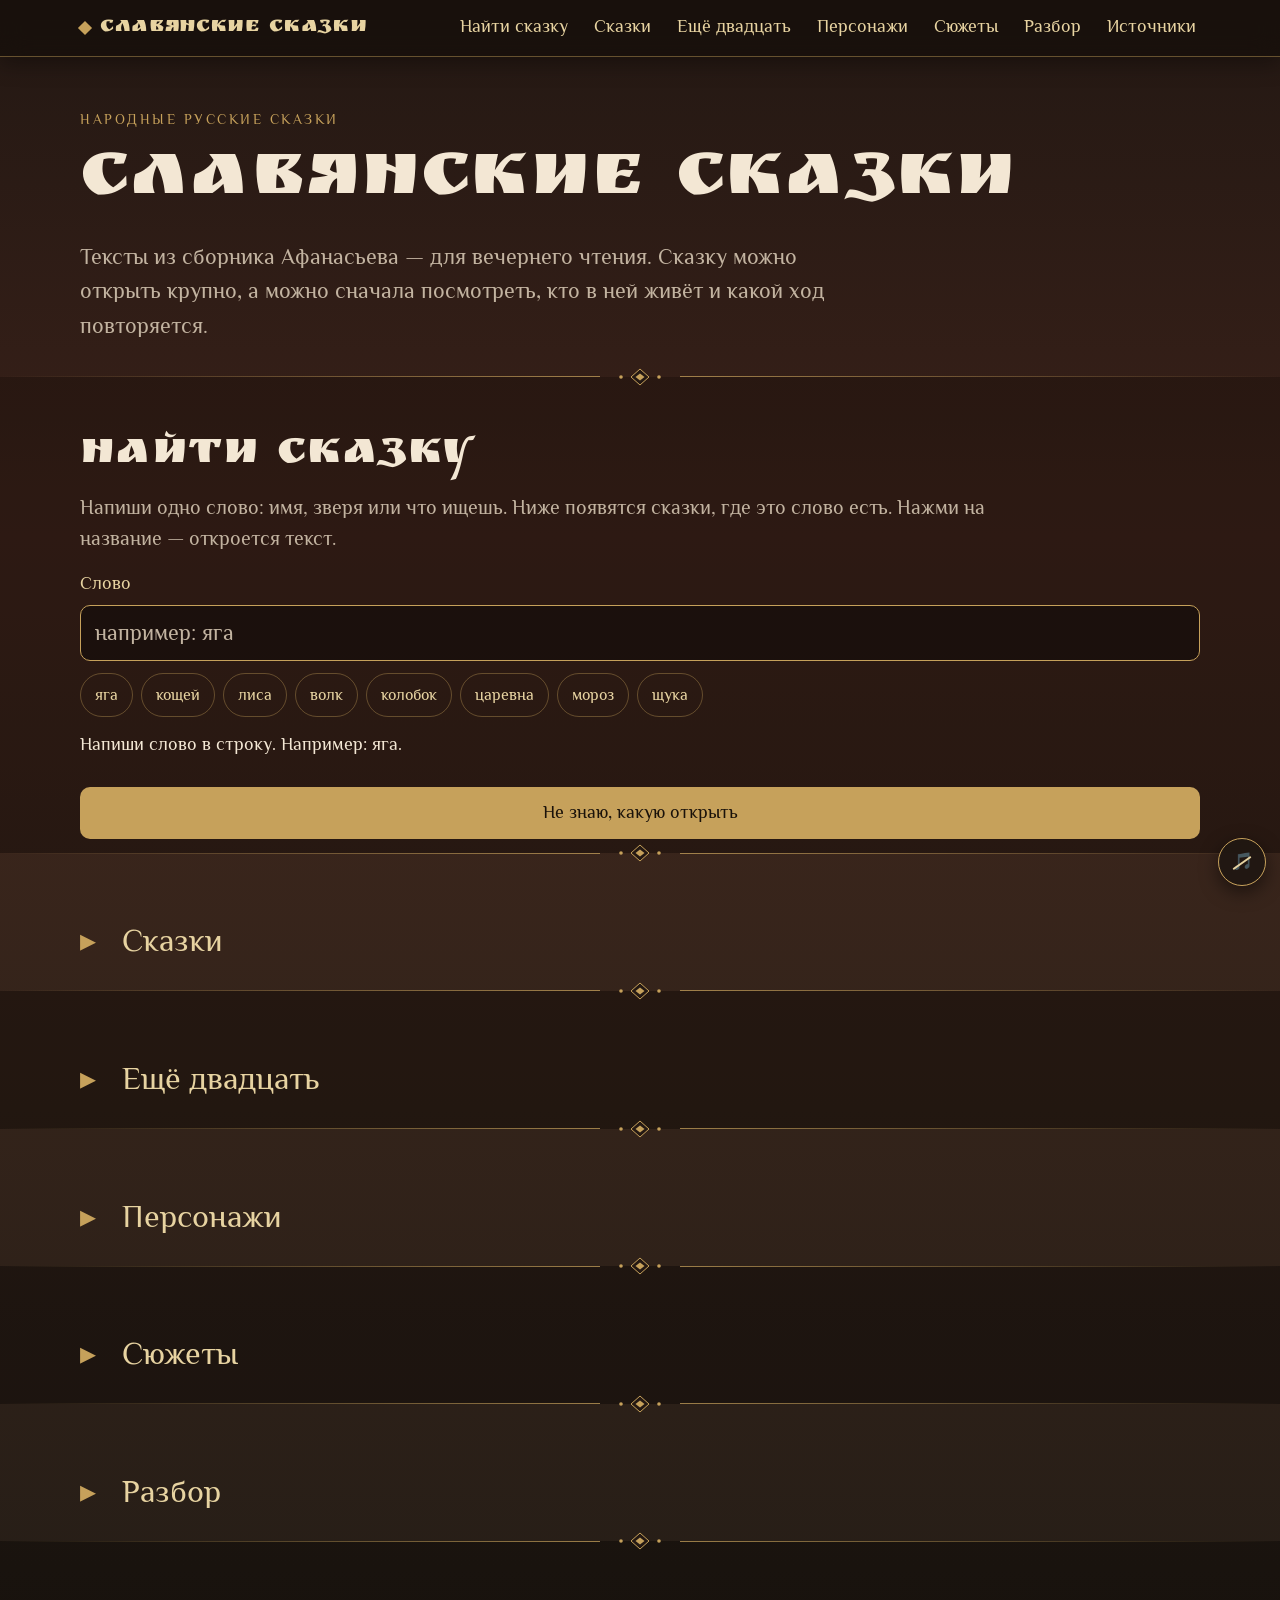
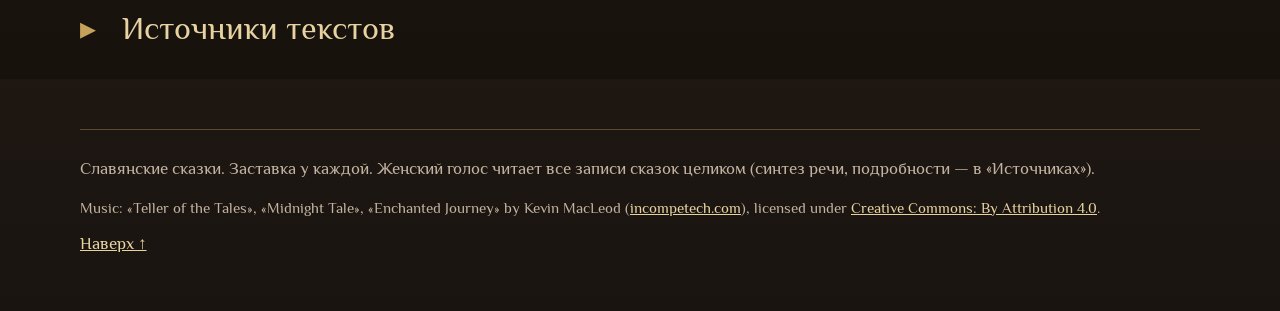
==== index.html @ 76d549bf "Отдельный поиск сказки по одному слову Пункт меню «Найти сказку»: поле, примеры и список названий. Б" ====
<!DOCTYPE html>
<html lang="ru">
<head>
<meta charset="UTF-8">
<meta name="viewport" content="width=device-width, initial-scale=1">
<title>Славянские сказки — читать Афанасьева</title>
<meta name="description" content="Народные русские сказки Афанасьева для вечернего чтения: Баба-Яга, Василиса Прекрасная, Морозко, Царевна-лягушка, Кощей Бессмертный. Персонажи, сюжеты и связь с богами.">
<meta name="theme-color" content="#231813">
<meta property="og:type" content="website">
<meta property="og:title" content="Славянские сказки">
<meta property="og:description" content="Народные русские сказки Афанасьева: тексты, персонажи, сюжеты.">
<meta property="og:url" content="https://shleenkov88.github.io/slavic-tales/">
<meta property="og:image" content="https://shleenkov88.github.io/slavic-tales/og.png">
<meta property="og:image:width" content="1200">
<meta property="og:image:height" content="630">
<meta property="og:locale" content="ru_RU">
<meta name="twitter:card" content="summary_large_image">
<meta name="twitter:title" content="Славянские сказки">
<meta name="twitter:description" content="Народные русские сказки Афанасьева: тексты, персонажи, сюжеты.">
<meta name="twitter:image" content="https://shleenkov88.github.io/slavic-tales/og.png">
<link rel="icon" href="favicon.svg" type="image/svg+xml">
<link rel="preload" href="fonts/ruslan-display-normal-400-cyrillic.woff2" as="font" type="font/woff2" crossorigin>
<link rel="preload" href="fonts/philosopher-normal-400-cyrillic.woff2" as="font" type="font/woff2" crossorigin>
<link rel="stylesheet" href="styles.css?v=19">
<style>
button.is-down, summary.is-down, .menu a.is-down, .tcard.is-down, .rnext a.is-down {
  filter: invert(1) !important;
  transform: scale(0.92) !important;
}
a:focus, a:focus-visible, a:active,
.resume-go, .resume-go:focus, .resume-go:focus-visible, .resume-go:active,
.resume-go:hover {
  outline: none !important;
  box-shadow: none !important;
  border: 0 !important;
  background: transparent !important;
  -webkit-tap-highlight-color: rgba(0,0,0,0) !important;
}
.resume-go { display: inline; }
::selection { background: rgba(198,161,91,.35); color: inherit; }
</style>
<script>
document.documentElement.className += ' js';
(function () {
  var BUILD = '26';
  try {
    if (sessionStorage.getItem('tales-build') !== BUILD && location.search.indexOf('build=' + BUILD) < 0) {
      sessionStorage.setItem('tales-build', BUILD);
      location.replace(location.pathname + '?build=' + BUILD + location.hash);
      return;
    }
    sessionStorage.setItem('tales-build', BUILD);
  } catch (e) {}
  var track = null, x0 = 0, y0 = 0, moved = false, scrolling = false, scrollTimer = null;
  function targetOf(e) {
    var t = e.target;
    return t && t.closest && t.closest('button, summary, .menu a, .tcard, .rnext a');
  }
  function point(e) {
    var p = e.touches ? e.touches[0] : e;
    return { x: p.clientX, y: p.clientY };
  }
  function dropFocus() {
    var el = document.activeElement;
    if (el && el.blur && el !== document.body && el !== document.documentElement) el.blur();
  }
  document.addEventListener('pointerdown', function (e) {
    var el = targetOf(e);
    track = el || null;
    moved = false;
    var p = point(e);
    x0 = p.x; y0 = p.y;
  }, true);
  document.addEventListener('pointermove', function (e) {
    var p = point(e);
    if (Math.abs(p.x - x0) > 10 || Math.abs(p.y - y0) > 10) moved = true;
    if (!moved) return;
    scrolling = true;
    clearTimeout(scrollTimer);
    scrollTimer = setTimeout(function () { scrolling = false; }, 500);
    dropFocus();
  }, true);
  document.addEventListener('focusin', function (e) {
    if (!scrolling) return;
    var el = e.target;
    if (el && el.blur && el.closest && el.closest('a, button, summary')) el.blur();
  }, true);
  document.addEventListener('pointerup', function () {
    if (track && !moved) {
      var el = track;
      el.classList.add('is-down');
      setTimeout(function () { el.classList.remove('is-down'); }, 220);
    }
    track = null;
  }, true);
  document.addEventListener('pointercancel', function () { track = null; moved = true; }, true);
})();
</script>
</head>
<body id="top">
<a class="skip" href="#tales">К сказкам</a>
<header class="bar" id="bar">
  <div class="wrap barrow">
    <a class="brand" href="#top"><span class="brand-name"><span class="brand-l1">Славянские</span><span class="brand-l2">сказки</span></span></a>
    <button type="button" class="menubtn" id="menubtn" aria-expanded="false" aria-controls="menu"><svg viewBox="0 0 24 24" width="20" height="20" aria-hidden="true" focusable="false"><path d="M4 7h16M4 12h16M4 17h16" fill="none" stroke="currentColor" stroke-width="2" stroke-linecap="round"/></svg><span>Меню</span></button>
    <nav class="menu" id="menu" aria-label="Разделы сайта">
      <a href="#find">Найти сказку</a>
      <a href="#tales">Сказки</a>
      <a href="#more">Ещё двадцать</a>
      <a href="#characters">Персонажи</a>
      <a href="#plots">Сюжеты</a>
      <a href="#reading">Разбор</a>
      <a href="#sources">Источники</a>
    </nav>
  </div>
</header>

<main id="main">
<section class="wrap hero" aria-labelledby="h1">
  <p class="kicker">Народные русские сказки</p>
  <h1 id="h1">Славянские сказки</h1>
  <p class="subtitle">Тексты из сборника Афанасьева — для вечернего чтения. Сказку можно открыть крупно, а можно сначала посмотреть, кто в ней живёт и какой ход повторяется.</p>
  <div class="resume" id="resume" hidden>
    <a class="resume-go" id="resume-go" href="#tales"><span class="resume-k">Продолжить чтение</span><span class="resume-t" id="resume-t"></span></a>
    <button type="button" class="resume-x" id="resume-x" aria-label="Забыть место чтения">Начать заново</button>
  </div>
  <div class="unf" id="unf" hidden>
    <p class="unf-k" id="unf-k">Недочитанные</p>
    <ul class="unf-list" id="unf-list" aria-labelledby="unf-k"></ul>
  </div>
</section>

<section class="wrap" id="find" aria-labelledby="h-find">
  <h2 id="h-find">Найти сказку</h2>
  <p class="lede">Напиши одно слово: имя, зверя или что ищешь. Ниже появятся сказки, где это слово есть. Нажми на название — откроется текст.</p>
  <div id="findbox"></div>
</section>

<section class="wrap" id="tales" aria-labelledby="h-tales">
  <details class="fold fold-sec">
<summary>Сказки</summary>
  <p class="lede">Семнадцать сказок из сборника Афанасьева. Откройте любую: текст в крупном шрифте, размер можно менять. Если у сказки несколько записей, они лежат рядом.</p>
<ul class="tgrid">
<li><a class="tcard" href="#tale-baba-yaga" data-tale="baba-yaga">
<img src="img/baba-yaga.jpg?v=3" alt="" width="600" height="400">
<span class="tnum">Сказка 1 · 2 записи</span>
<span class="ttitle">Баба-Яга</span>
<span class="tblurb">Падчерица попадает к Бабе-яге: в одном варианте служит ей и получает награду, в другом — убегает от неё.</span>
<span class="tmeta">2 варианта · читать 3 и 4 мин <span aria-hidden="true">→</span></span>
</a></li>
<li><a class="tcard" href="#tale-vasilisa" data-tale="vasilisa">
<img src="img/vasilisa.jpg" alt="" width="600" height="400">
<span class="tnum">Сказка 2 · 1 запись</span>
<span class="ttitle">Василиса Прекрасная</span>
<span class="tblurb">Мачеха и сводные сёстры посылают Василису ночью за огнём — к Бабе-яге. С Василисой кукла, оставленная матерью.</span>
<span class="tmeta">1 вариант · читать около 14 мин <span aria-hidden="true">→</span></span>
</a></li>
<li><a class="tcard" href="#tale-morozko" data-tale="morozko">
<img src="img/morozko.jpg" alt="" width="600" height="400">
<span class="tnum">Сказка 3 · 2 записи</span>
<span class="ttitle">Морозко</span>
<span class="tblurb">Старик по велению мачехи отвозит дочь в зимний лес, где её встречает Мороз.</span>
<span class="tmeta">2 варианта · читать 7 и 3 мин <span aria-hidden="true">→</span></span>
</a></li>
<li><a class="tcard" href="#tale-tsarevna-lyagushka" data-tale="tsarevna-lyagushka">
<img src="img/tsarevna-lyagushka.jpg?v=3" alt="" width="600" height="400">
<span class="tnum">Сказка 4 · 3 записи</span>
<span class="ttitle">Царевна-лягушка</span>
<span class="tblurb">Младшему царевичу в жёны достаётся лягушка, которая ночью сбрасывает кожу и становится красной девицей.</span>
<span class="tmeta">3 варианта · читать 7, 4 и 8 мин <span aria-hidden="true">→</span></span>
</a></li>
<li><a class="tcard" href="#tale-koshchey" data-tale="koshchey">
<img src="img/koshchey.jpg" alt="" width="600" height="400">
<span class="tnum">Сказка 5 · 3 записи</span>
<span class="ttitle">Кощей Бессмертный</span>
<span class="tblurb">Царевич идёт в чужое царство за тем, кого унёс Кощей: за матерью (сказка 5, запись 1) или за невестой (сказка 5, запись 2).</span>
<span class="tmeta">3 варианта · читать 9, 17 и 13 мин <span aria-hidden="true">→</span></span>
</a></li>
<li><a class="tcard" href="#tale-geese" data-tale="geese">
<img src="img/geese.jpg?v=3" alt="" width="600" height="400">
<span class="tnum">Сказка 6 · 1 запись</span>
<span class="ttitle">Гуси-лебеди</span>
<span class="tblurb">Девочка оставила братца на травке и убежала играть. Гуси унесли его за тёмный лес.</span>
<span class="tmeta">1 вариант · читать около 2 мин <span aria-hidden="true">→</span></span>
</a></li>
<li><a class="tcard" href="#tale-morevna" data-tale="morevna">
<img src="img/morevna.jpg" alt="" width="600" height="400">
<span class="tnum">Сказка 7 · 1 запись</span>
<span class="ttitle">Марья Моревна</span>
<span class="tblurb">Королевна сама бьёт войско. В чулане Кощей на двенадцати цепях просит напиться.</span>
<span class="tmeta">1 вариант · читать около 12 мин <span aria-hidden="true">→</span></span>
</a></li>
<li><a class="tcard" href="#tale-emelya" data-tale="emelya">
<img src="img/emelya.jpg?v=3" alt="" width="600" height="400">
<span class="tnum">Сказка 8 · 2 записи</span>
<span class="ttitle">Емеля-дурак</span>
<span class="tblurb">Емеля ловит щуку, и та оставляет слова. Печь едет, когда он сам их говорит. В сказке 8, запись 1: «по щучьему веленью, а по моему прошенью». В сказке 8, запись 2 без «а».</span>
<span class="tmeta">2 варианта · читать 17 и 3 мин <span aria-hidden="true">→</span></span>
</a></li>
<li><a class="tcard" href="#tale-firebird" data-tale="firebird">
<img src="img/firebird.jpg" alt="" width="600" height="400">
<span class="tnum">Сказка 9 · 1 запись</span>
<span class="ttitle">Иван-царевич, жар-птица и серый волк</span>
<span class="tblurb">Волк говорит, везёт царевича и добывает жар-птицу, коня и Елену Прекрасную.</span>
<span class="tmeta">1 вариант · читать около 19 мин <span aria-hidden="true">→</span></span>
</a></li>
<li><a class="tcard" href="#tale-zhar" data-tale="zhar">
<img src="img/zhar.jpg" alt="" width="600" height="400">
<span class="tnum">Сказка 10 · 2 записи</span>
<span class="ttitle">Жар-птица и Василиса-царевна</span>
<span class="tblurb">Стрелец подбирает перо жар-птицы. Царь посылает его за птицей, за конём и за царевной.</span>
<span class="tmeta">2 варианта · читать 5 и 6 мин <span aria-hidden="true">→</span></span>
</a></li>
<li><a class="tcard" href="#tale-seas" data-tale="seas">
<img src="img/seas.jpg?v=3" alt="" width="600" height="400">
<span class="tnum">Сказка 11 · 8 записей</span>
<span class="ttitle">Морской царь и Василиса Премудрая</span>
<span class="tblurb">Царь отдаёт морскому человеку «чего дома не знаешь». Дома как раз родился сын.</span>
<span class="tmeta">8 вариантов · читать от 4 до 20 мин <span aria-hidden="true">→</span></span>
</a></li>
<li><a class="tcard" href="#tale-finist" data-tale="finist">
<img src="img/finist.jpg" alt="" width="600" height="400">
<span class="tnum">Сказка 12 · 2 записи</span>
<span class="ttitle">Пёрышко Финиста ясна сокола</span>
<span class="tblurb">Младшая покупает пёрышко. Сёстры втыкают в окно ножи, и сокол улетает.</span>
<span class="tmeta">2 варианта · читать 9 и 11 мин <span aria-hidden="true">→</span></span>
</a></li>
<li><a class="tcard" href="#tale-alyonushka" data-tale="alyonushka">
<img src="img/alyonushka.jpg" alt="" width="600" height="400">
<span class="tnum">Сказка 13 · 4 записи</span>
<span class="ttitle">Сестрица Алёнушка и братец Иванушка</span>
<span class="tblurb">Братец не терпит и пьёт из копытца. Ведьма топит сестру и садится на её место.</span>
<span class="tmeta">4 варианта · читать 4 и 2 и 2 и 1 мин <span aria-hidden="true">→</span></span>
</a></li>
<li><a class="tcard" href="#tale-duck" data-tale="duck">
<img src="img/duck.jpg" alt="" width="600" height="400">
<span class="tnum">Сказка 14 · 1 запись</span>
<span class="ttitle">Белая уточка</span>
<span class="tblurb">Князь уезжает, а ведьма оборачивается княгиней. Настоящая жена плавает белой уточкой.</span>
<span class="tmeta">1 вариант · читать около 3 мин <span aria-hidden="true">→</span></span>
</a></li>
<li><a class="tcard" href="#tale-nesmeyana" data-tale="nesmeyana">
<img src="img/nesmeyana.jpg" alt="" width="600" height="400">
<span class="tnum">Сказка 15 · 1 запись</span>
<span class="ttitle">Несмеяна-царевна</span>
<span class="tblurb">Царевна не смеётся. Расхохоталась, когда мышь, жук и сом прислуживали спящему работнику.</span>
<span class="tmeta">1 вариант · читать около 3 мин <span aria-hidden="true">→</span></span>
</a></li>
<li><a class="tcard" href="#tale-likho" data-tale="likho">
<img src="img/likho.jpg" alt="" width="600" height="400">
<span class="tnum">Сказка 16 · 1 запись</span>
<span class="ttitle">Лихо одноглазое</span>
<span class="tblurb">Мужик идёт искать лихо и находит его. Назад выбирается, отпилив себе руку.</span>
<span class="tmeta">1 вариант · читать около 2 мин <span aria-hidden="true">→</span></span>
</a></li>
<li><a class="tcard" href="#tale-nightingale" data-tale="nightingale">
<img src="img/nightingale.jpg" alt="" width="600" height="400">
<span class="tnum">Сказка 17 · 2 записи</span>
<span class="ttitle">Илья Муромец и Соловей-разбойник</span>
<span class="tblurb">Соловей свистит на дубу у Смородины так, что дорогой никто не ездит. Илья везёт его к Владимиру.</span>
<span class="tmeta">2 варианта · читать 7 и 3 мин <span aria-hidden="true">→</span></span>
</a></li>
  </ul>
</details>
</section>

<section class="wrap" id="more" aria-labelledby="h-more">
  <details class="fold fold-sec">
<summary>Ещё двадцать</summary>
  <p class="lede">Ещё двадцать записей из того же сборника Афанасьева, по одной на сказку. Текст не пересказан и не дописан. Где школьная книжка рассказывает иначе, на карточке сказано, чего в записи нет.</p>
<ul class="tgrid">
<li><a class="tcard" href="#tale-kolobok" data-tale="kolobok">
<img src="img/kolobok.jpg?v=1" alt="" width="600" height="400">
<span class="tnum">Сказка 18 · 1 запись</span>
<span class="ttitle">Колобок</span>
<span class="tblurb">Старуха печёт колобок из последней муки, он катится и поёт. Что колобок — это солнце, в записи не сказано.</span>
<span class="tmeta">1 вариант · читать около 2 мин <span aria-hidden="true">→</span></span>
</a></li>
<li><a class="tcard" href="#tale-repka" data-tale="repka">
<img src="img/repka.jpg?v=1" alt="" width="600" height="400">
<span class="tnum">Сказка 19 · 1 запись</span>
<span class="ttitle">Репка</span>
<span class="tblurb">Дедка зовёт бабку, внучку и сучку, потом приходят пять ног. Мышки, кошки и Жучки в этой записи нет.</span>
<span class="tmeta">1 вариант · читать около 1 мин <span aria-hidden="true">→</span></span>
</a></li>
<li><a class="tcard" href="#tale-kurochka" data-tale="kurochka">
<img src="img/kurochka.jpg?v=1" alt="" width="600" height="400">
<span class="tnum">Сказка 20 · 1 запись</span>
<span class="ttitle">Курочка-татарушка</span>
<span class="tblurb">Курочка-татарушка снесла пёстрое яйцо, мышь смахнула его с полки, и плач идёт дальше по деревне. Золотого яйца в записи нет.</span>
<span class="tmeta">1 вариант · читать около 1 мин <span aria-hidden="true">→</span></span>
</a></li>
<li><a class="tcard" href="#tale-havro" data-tale="havro">
<img src="img/havro.jpg?v=1" alt="" width="600" height="400">
<span class="tnum">Сказка 21 · 1 запись</span>
<span class="ttitle">Крошечка-Хаврошечка</span>
<span class="tblurb">Сироту загнали в работу Одноглазка, Двуглазка и Триглазка. Помогает ей рябая корова, не фея.</span>
<span class="tmeta">1 вариант · читать около 3 мин <span aria-hidden="true">→</span></span>
</a></li>
<li><a class="tcard" href="#tale-sivko" data-tale="sivko">
<img src="img/sivko.jpg?v=1" alt="" width="600" height="400">
<span class="tnum">Сказка 22 · 1 запись</span>
<span class="ttitle">Сивко-бурко</span>
<span class="tblurb">Иван-дурак ночует на могиле отца. Конь откликается на «Сивко-бурко, вещий воронко». Имени «Сивка-бурка» в записи нет.</span>
<span class="tmeta">1 вариант · читать около 6 мин <span aria-hidden="true">→</span></span>
</a></li>
<li><a class="tcard" href="#tale-foxcrane" data-tale="foxcrane">
<img src="img/foxcrane.jpg?v=1" alt="" width="600" height="400">
<span class="tnum">Сказка 23 · 1 запись</span>
<span class="ttitle">Лиса и журавль</span>
<span class="tblurb">Лиса зовёт журавля на кашу, размазанную по тарелке. Журавль носом ничего не достаёт.</span>
<span class="tmeta">1 вариант · читать около 1 мин <span aria-hidden="true">→</span></span>
</a></li>
<li><a class="tcard" href="#tale-foxhare" data-tale="foxhare">
<img src="img/foxhare.jpg?v=1" alt="" width="600" height="400">
<span class="tnum">Сказка 24 · 1 запись</span>
<span class="ttitle">Лиса, заяц и петух</span>
<span class="tblurb">У лисы изба ледяная, у зайца лубяная. Весной лиса выживает зайца и не пускает назад.</span>
<span class="tmeta">1 вариант · читать около 2 мин <span aria-hidden="true">→</span></span>
</a></li>
<li><a class="tcard" href="#tale-bubble" data-tale="bubble">
<img src="img/bubble.jpg?v=1" alt="" width="600" height="400">
<span class="tnum">Сказка 25 · 1 запись</span>
<span class="ttitle">Пузырь, соломинка и лапоть</span>
<span class="tblurb">Пузырь, соломинка и лапоть идут в лес за дровами и спорят, как перейти реку.</span>
<span class="tmeta">1 вариант · читать около 1 мин <span aria-hidden="true">→</span></span>
</a></li>
<li><a class="tcard" href="#tale-winter" data-tale="winter">
<img src="img/winter.jpg?v=1" alt="" width="600" height="400">
<span class="tnum">Сказка 26 · 1 запись</span>
<span class="ttitle">Зимовье зверей</span>
<span class="tblurb">Бык собирает тех, кто ищет, где пережить зиму: барана, свинью, гуся и кто ещё встретится.</span>
<span class="tmeta">1 вариант · читать около 3 мин <span aria-hidden="true">→</span></span>
</a></li>
<li><a class="tcard" href="#tale-heron" data-tale="heron">
<img src="img/heron.jpg?v=1" alt="" width="600" height="400">
<span class="tnum">Сказка 27 · 1 запись</span>
<span class="ttitle">Журавль и цапля</span>
<span class="tblurb">Журавль сватается к цапле, потом цапля к журавлю. Оба ходят через болото зря.</span>
<span class="tmeta">1 вариант · читать около 1 мин <span aria-hidden="true">→</span></span>
</a></li>
<li><a class="tcard" href="#tale-catfox" data-tale="catfox">
<img src="img/catfox.jpg?v=1" alt="" width="600" height="400">
<span class="tnum">Сказка 28 · 1 запись</span>
<span class="ttitle">Кот и лиса</span>
<span class="tblurb">Мужик относит шкодливого кота в лес. Кот остаётся жить своим умом.</span>
<span class="tmeta">1 вариант · читать около 4 мин <span aria-hidden="true">→</span></span>
</a></li>
<li><a class="tcard" href="#tale-sister" data-tale="sister">
<img src="img/sister.jpg?v=1" alt="" width="600" height="400">
<span class="tnum">Сказка 29 · 1 запись</span>
<span class="ttitle">Лисичка-сестричка и волк</span>
<span class="tblurb">Лиса притворяется мёртвой, дед кладёт её на воз с рыбой, и рыба начинает пропадать.</span>
<span class="tmeta">1 вариант · читать около 5 мин <span aria-hidden="true">→</span></span>
</a></li>
<li><a class="tcard" href="#tale-tere" data-tale="tere">
<img src="img/tere.jpg?v=1" alt="" width="600" height="400">
<span class="tnum">Сказка 30 · 1 запись</span>
<span class="ttitle">Терёшечка</span>
<span class="tblurb">Бездетные старики качают колодочку, и из пелёнок вырастает сын Терёшечка.</span>
<span class="tmeta">1 вариант · читать около 3 мин <span aria-hidden="true">→</span></span>
</a></li>
<li><a class="tcard" href="#tale-terem" data-tale="terem">
<img src="img/terem.jpg?v=1" alt="" width="600" height="400">
<span class="tnum">Сказка 31 · 1 запись</span>
<span class="ttitle">Терем мухи</span>
<span class="tblurb">Муха строит терем, к ней просятся вошь, блоха, комар и мышь. Медведя, который давит школьный теремок, в этой записи нет.</span>
<span class="tmeta">1 вариант · читать около 1 мин <span aria-hidden="true">→</span></span>
</a></li>
<li><a class="tcard" href="#tale-ring" data-tale="ring">
<img src="img/ring.jpg?v=1" alt="" width="600" height="400">
<span class="tnum">Сказка 32 · 1 запись</span>
<span class="ttitle">Волшебное кольцо</span>
<span class="tblurb">Сын получает от отца триста рублей и уходит из дому с первой сотней.</span>
<span class="tmeta">1 вариант · читать около 8 мин <span aria-hidden="true">→</span></span>
</a></li>
<li><a class="tcard" href="#tale-ship" data-tale="ship">
<img src="img/ship.jpg?v=1" alt="" width="600" height="400">
<span class="tnum">Сказка 33 · 1 запись</span>
<span class="ttitle">Летучий корабль</span>
<span class="tblurb">Царь отдаст дочь тому, кто построит летающий корабль. Двое разумных сыновей идут пробовать, дурень следом.</span>
<span class="tmeta">1 вариант · читать около 8 мин <span aria-hidden="true">→</span></span>
</a></li>
<li><a class="tcard" href="#tale-kozma" data-tale="kozma">
<img src="img/kozma.jpg?v=1" alt="" width="600" height="400">
<span class="tnum">Сказка 34 · 1 запись</span>
<span class="ttitle">Козьма Скоробогатый</span>
<span class="tblurb">Кузенька живёт в лесу с петухом и пятью курами, а лисица повадилась их есть.</span>
<span class="tmeta">1 вариант · читать около 7 мин <span aria-hidden="true">→</span></span>
</a></li>
<li><a class="tcard" href="#tale-truth" data-tale="truth">
<img src="img/truth.jpg?v=1" alt="" width="600" height="400">
<span class="tnum">Сказка 35 · 1 запись</span>
<span class="ttitle">Правда и Кривда</span>
<span class="tblurb">Двое мужиков спорят, чем жить выгоднее: правдой или кривдой.</span>
<span class="tmeta">1 вариант · читать около 9 мин <span aria-hidden="true">→</span></span>
</a></li>
<li><a class="tcard" href="#tale-sun" data-tale="sun">
<img src="img/sun.jpg?v=1" alt="" width="600" height="400">
<span class="tnum">Сказка 36 · 1 запись</span>
<span class="ttitle">Солнце, Месяц и Ворон Воронович</span>
<span class="tblurb">Старик просыпал крупу и сулит дочерей Солнцу, Месяцу и Ворону Вороновичу, если помогут собрать.</span>
<span class="tmeta">1 вариант · читать около 2 мин <span aria-hidden="true">→</span></span>
</a></li>
<li><a class="tcard" href="#tale-maiden" data-tale="maiden">
<img src="img/maiden.jpg?v=1" alt="" width="600" height="400">
<span class="tnum">Сказка 37 · 1 запись</span>
<span class="ttitle">Царь-девица</span>
<span class="tblurb">Мачеха влюбляется в пасынка. В море Ивану встречаются корабли, а на них царь-девица.</span>
<span class="tmeta">1 вариант · читать около 6 мин <span aria-hidden="true">→</span></span>
</a></li>
</ul>
</details>
</section>

<section class="wrap" id="characters" aria-labelledby="h-chars">
  <details class="fold fold-sec">
<summary>Персонажи</summary>
  <p class="lede">Как в книге про нечисть: имена, облик, место, природа, миссия. Где есть звери, предметы и обереги — они тоже тут. Сначала те, кто ходит по сказкам сайта. Ниже лес, вода и дом: в этих семнадцати записях их нет.</p>
  <details class="fold">
<summary>Злые</summary>
<div class="cgrid">

<article class="char sheet" id="c-yaga">
<h3>Баба Яга</h3>
<p class="mission">Сторожит переход. Кто прошёл её дом, тот уже не в своём лесу. В сказке 1, запись 2 она гонится. В сказке 2, запись 1 отдаёт огонь в черепе, и этот огонь сжигает тех, кто послал за ним.</p>
<dl>
<div><dt>Имена</dt><dd>Яга, Яга-костяная нога. В избушке её узнают по запаху: «русским духом пахнет».</dd></div>
<div><dt>Облик</dt><dd>Старуха, нос крючком, нога костяная. В сказке 1, запись 1 её видят сразу всю: голова впереди, одна нога в одном углу, другая в другом.</dd></div>
<div><dt>Место</dt><dd>Избушка на курьих ножках, на опушке, за частоколом из костей. Стоит к лесу передом, к путнику задом. Её просят: «Стань к лесу задом, а ко мне передом».</dd></div>
<div><dt>Природа</dt><dd>Ведьма на границе. Может изжарить в печи, а может заплатить за баню и пряжу. В одной записи хозяйка, в другой охотник.</dd></div>
<div><dt>Животные</dt><dd>Гуси-лебеди носят ей детей. Мыши в избе свои: кашку помнят, скалку тоже.</dd></div>
<div><dt>Предметы</dt><dd>Ступа, толкач и помело. В ступе летает, толкачом погоняет, помелом след заметает.</dd></div>
</dl>
<p class="amulet"><span>Обереги</span> Полотенце становится рекой, гребень — лесом. Мышам кашка, не скалка. Избушку не обходят молча.</p>
<p class="where"><strong>В сказках сайта:</strong> <a href="#tale-baba-yaga/102">сказка 1, запись 1</a>, <a href="#tale-baba-yaga/103">сказка 1, запись 2</a>, <a href="#tale-vasilisa/104">Василиса Прекрасная</a>, <a href="#tale-tsarevna-lyagushka/269">Царевна-лягушка</a>.</p>
</article>

<article class="char sheet" id="c-koshchey">
<h3>Кощей Бессмертный</h3>
<p class="mission">Не умереть на своём месте. Пока игла цела, цепи можно порвать хоть трижды.</p>
<dl>
<div><dt>Имена</dt><dd>Кощей, Бессмертный. Бессмертный, пока смерть не найдена.</dd></div>
<div><dt>Облик</dt><dd>Худой, костлявый, в цепях. У Марьи Моревны висит на двенадцати цепях и просит пить.</dd></div>
<div><dt>Место</dt><dd>Чужое царство, за тридевять земель. Смерть не при нём: игла в яйце, яйцо в утке, утка в зайце, заяц в сундуке, сундук на дубу.</dd></div>
<div><dt>Природа</dt><dd>Держит чужое: мать или невесту. Спросят, где смерть, покажет веник под порогом. Это не то место.</dd></div>
<div><dt>Предметы</dt><dd>Цепи, ведро воды, яйцо. Три ведра — и цепи рвутся.</dd></div>
</dl>
<p class="amulet"><span>Обереги</span> Закованного не поить. Первому ответу не верить. Идти туда, где он кончается, а не туда, где сидит.</p>
<p class="where"><strong>В сказках сайта:</strong> <a href="#tale-koshchey/156">сказка 5, запись 1</a>, <a href="#tale-koshchey/157">сказка 5, запись 2</a>, <a href="#tale-koshchey/158">сказка 5, запись 3</a>, <a href="#tale-tsarevna-lyagushka/269">Царевна-лягушка</a>.</p>
</article>

<article class="char sheet" id="c-nightingale">
<h3>Соловей-разбойник</h3>
<p class="mission">Не пускать в Киев. Илья берёт его и везёт князю: Владимиру нужен диво на дворе, а не мёртвый в лесу.</p>
<dl>
<div><dt>Имена</dt><dd>Соловей, Соловей-разбойник. Птица только по имени.</dd></div>
<div><dt>Облик</dt><dd>Человек в сыром дубу. От свиста лес валится и кони падают.</dd></div>
<div><dt>Место</dt><dd>У Смородины, на двенадцати дубах, по дороге в Киев.</dd></div>
<div><dt>Природа</dt><dd>Разбойник из былины. Дорогу перекрывает не мечом, а голосом.</dd></div>
</dl>
<p class="amulet"><span>Обереги</span> Уши затыкали, той дорогой не ездили. В былине берёт его один Илья.</p>
<p class="where"><strong>Читать:</strong> <a href="#tale-nightingale/308">сказка 17, запись 1</a> и <a href="#tale-nightingale/309">сказка 17, запись 2</a>.</p>
</article>

<article class="char sheet" id="c-likho">
<h3>Лихо одноглазое</h3>
<p class="mission">Свалиться на того, кто сам пошёл искать, отчего ему дома легко.</p>
<dl>
<div><dt>Имена</dt><dd>Лихо, Лихо одноглазое. Беда, у которой одно лицо.</dd></div>
<div><dt>Облик</dt><dd>Огромная, один глаз горит. В овечьей шубе её не отличить от стада, пока не шевельнётся.</dd></div>
<div><dt>Место</dt><dd>Лесная избушка, среди овец. Дома её не видно: за ней как раз и ходят.</dd></div>
<div><dt>Природа</dt><dd>Воплощение хвори и потери. Не спорит и не торгуется. Кормит гостя, потом ест.</dd></div>
<div><dt>Предметы</dt><dd>Золотой топорик у порога. Рука к нему пристаёт.</dd></div>
</dl>
<p class="amulet"><span>Обереги</span> Не ходить искать. Если уж вышел — не брать то, что блестит напоследок.</p>
<p class="where"><strong>Читать:</strong> <a href="#tale-likho/302">сказка 16, запись 1</a>.</p>
</article>

<article class="char sheet" id="c-geese">
<h3>Гуси-лебеди</h3>
<p class="mission">Перенести малого через лес, пока сестра играет.</p>
<dl>
<div><dt>Имена</dt><dd>Гуси-лебеди. Птицы Яги, не птицы двора.</dd></div>
<div><dt>Облик</dt><dd>Гуси и лебеди сразу, стаей над лесом.</dd></div>
<div><dt>Место</dt><dd>Между травой, где оставили братца, и избушкой за тёмным лесом.</dd></div>
<div><dt>Природа</dt><dd>Носят детей. Сами не злые и не добрые: работают на Ягу.</dd></div>
<div><dt>Животные</dt><dd>По дороге к ним печка, яблоня и молочная речка. Это не звери, но они на той же тропе.</dd></div>
</dl>
<p class="amulet"><span>Обереги</span> Малого не оставлять одного. На обратном пути есть то, что дают печка и яблоня: кто брезгует, того не прячут.</p>
<p class="where"><strong>Читать:</strong> <a href="#tale-geese/113">сказка 6, запись 1</a>.</p>
</article>

  </div>
  </details>
<details class="fold">
<summary>Добрые</summary>
<div class="cgrid">

<article class="char sheet" id="c-morevna">
<h3>Марья Моревна</h3>
<p class="mission">Держать Кощея взаперти. Мужу велит в чулан не ходить.</p>
<dl>
<div><dt>Имена</dt><dd>Марья Моревна, королевна.</dd></div>
<div><dt>Облик</dt><dd>Красавица при войске, с мечом. В шатре принимает Ивана как равного.</dd></div>
<div><dt>Место</dt><dd>Своё царство. Кощей у неё в чулане, на двенадцати цепях.</dd></div>
<div><dt>Природа</dt><dd>Воительница. Войско бьёт сама. Беда у неё не в поле, а за дверью.</dd></div>
<div><dt>Предметы</dt><dd>Чулан, цепи, три ведра.</dd></div>
</dl>
<p class="amulet"><span>Обереги</span> Чулан не открывать. Закованного не поить. Три ведра — и война, которую она уже выиграла, начинается сначала.</p>
<p class="where"><strong>Читать:</strong> <a href="#tale-morevna/159">сказка 7, запись 1</a>.</p>
</article>

<article class="char sheet" id="c-finist">
<h3>Финист ясный сокол</h3>
<p class="mission">Приходить к той, кто взяла перо. Ножи на окне его режут, и дальше его ищут, а не зовут.</p>
<dl>
<div><dt>Имена</dt><dd>Финист, ясный сокол.</dd></div>
<div><dt>Облик</dt><dd>Днём сокол с ярким пером, ночью молодец. Перо девушка берёт на базаре, когда сёстры берут наряды.</dd></div>
<div><dt>Место</dt><dd>Окно. После раны — тридевятое царство, куда идут в чугунных, железных и оловянных колпаках.</dd></div>
<div><dt>Природа</dt><dd>Жених-оборотень. Сам прилетает, сам улетает.</dd></div>
<div><dt>Предметы</dt><dd>Перо, ножи на подоконнике, железные башмаки.</dd></div>
</dl>
<p class="amulet"><span>Обереги</span> Ножи на окно не ставить. Если улетел — идти и стаптывать башмаки, дома его не дозваться.</p>
<p class="where"><strong>Читать:</strong> <a href="#tale-finist/234">сказка 12, запись 1</a> и <a href="#tale-finist/235">сказка 12, запись 2</a>.</p>
</article>

<article class="char sheet" id="c-seas">
<h3>Морской царь и Василиса Премудрая</h3>
<p class="mission">Царь берёт обещанное и даёт работу невпроворот. Дочь выводит пленника и на бегстве меняет облик.</p>
<dl>
<div><dt>Имена</dt><dd>Морской царь. Василиса Премудрая, его дочь.</dd></div>
<div><dt>Облик</dt><dd>Царь — старик со дна, борода по воде. Дочь оборачивается и оборачивает других.</dd></div>
<div><dt>Место</dt><dd>Палаты на дне. Наверх выходят по воде.</dd></div>
<div><dt>Природа</dt><dd>Хозяин воды и та, кто знает его службу лучше него. Отец обещал то, чего дома не знал: сына.</dd></div>
<div><dt>Предметы</dt><dd>Оборот: лицо, которое погоня узнаёт, и облик, который она пропускает.</dd></div>
</dl>
<p class="amulet"><span>Обереги</span> Не обещать «чего дома не знаешь». На погоне не оставаться своим лицом.</p>
<p class="where"><strong>Читать:</strong> <a href="#tale-seas/219">сказка 11, запись 1</a>. Рядом ещё семь записей, до сказка 11, запись 8.</p>
</article>

<article class="char sheet" id="c-alyonushka">
<h3>Алёнушка и Иванушка</h3>
<p class="mission">Один глоток меняет брата. Ведьма садится на место сестры.</p>
<dl>
<div><dt>Имена</dt><dd>Сестрица Алёнушка, братец Иванушка.</dd></div>
<div><dt>Облик</dt><dd>Она на берегу. Он после глотка — козлёнок.</dd></div>
<div><dt>Место</dt><dd>Река и копытце в пыли. Ведьма топит сестру, козлёнок остаётся на берегу.</dd></div>
<div><dt>Природа</dt><dd>Сказка про жажду и чужое слово, не про войско.</dd></div>
</dl>
<p class="amulet"><span>Обереги</span> Из копытца не пить. Если сестра уже в воде — слушать козлёнка: он один знает, что на берегу говорит не она.</p>
<p class="where"><strong>Читать:</strong> <a href="#tale-alyonushka/260">сказка 13, запись 1</a>, <a href="#tale-alyonushka/261">сказка 13, запись 2</a>, <a href="#tale-alyonushka/262">сказка 13, запись 3</a> и <a href="#tale-alyonushka/263">сказка 13, запись 4</a>.</p>
</article>

<article class="char sheet" id="c-duck">
<h3>Белая уточка</h3>
<p class="mission">Плавать и нести детей, пока в палатах губят её дом.</p>
<dl>
<div><dt>Имена</dt><dd>Белая уточка. В тереме её имени уже нет: там сидит другая.</dd></div>
<div><dt>Облик</dt><dd>Белая утка с утятами у берега. В горнице чужая в княжеском платье.</dd></div>
<div><dt>Место</dt><dd>Настоящая на пруду. Подменная в тереме.</dd></div>
<div><dt>Природа</dt><dd>Подмена. Кто одет как надо и сидит на месте, тот ещё не тот.</dd></div>
</dl>
<p class="amulet"><span>Обереги</span> Не верить той, кто сидит на месте и одета как надо. Смотреть, кто приходит с воды.</p>
<p class="where"><strong>Читать:</strong> <a href="#tale-duck/265">сказка 14, запись 1</a>.</p>
</article>

<article class="char sheet" id="c-nesmeyana">
<h3>Несмеяна-царевна</h3>
<p class="mission">Смеяться только когда долг стал виден: мышь, жук и сом прислуживают спящему.</p>
<dl>
<div><dt>Имена</dt><dd>Несмеяна.</dd></div>
<div><dt>Облик</dt><dd>Сидит у окна и не смеётся шутам.</dd></div>
<div><dt>Место</dt><dd>Терем над двором, где спит работник.</dd></div>
<div><dt>Природа</dt><dd>Царевна, которую нельзя развеселить нарочно.</dd></div>
<div><dt>Животные</dt><dd>Мышь, жук, сом. Не свита, а улика.</dd></div>
</dl>
<p class="amulet"><span>Обереги</span> Шуткой её не взять. Смех здесь узнавание, не забава.</p>
<p class="where"><strong>Читать:</strong> <a href="#tale-nesmeyana/297">сказка 15, запись 1</a>.</p>
</article>

<article class="char sheet" id="c-emelya">
<h3>Емеля</h3>
<p class="mission">Сказать слово. В сказке 8, запись 1 и запись 2 это «по щучьему веленью, по моему хотенью». Печь едет сама, щука её не возит.</p>
<dl>
<div><dt>Имена</dt><dd>Емеля, Емеля-дурак.</dd></div>
<div><dt>Облик</dt><dd>Лежит на печи. Потом печь едет по деревне с ним наверху.</dd></div>
<div><dt>Место</dt><dd>Печь в избе. Щука в проруби, не под печью.</dd></div>
<div><dt>Природа</dt><dd>Дурак, который не исправляется. Побеждает, оставшись лежать.</dd></div>
<div><dt>Предметы</dt><dd>Печь и прорубь. Королевство ему потом предлагают, он не берёт.</dd></div>
</dl>
<p class="amulet"><span>Обереги</span> С едущей печью не спорить.</p>
<p class="where"><strong>Читать:</strong> <a href="#tale-emelya/165">сказка 8, запись 1</a> и <a href="#tale-emelya/166">сказка 8, запись 2</a>.</p>
</article>

<article class="char sheet" id="c-wolf">
<h3>Серый волк</h3>
<p class="mission">Крадёт птицу, коня, девицу. Царевич обещает клетку не трогать и трогает. Волк возвращается и чинит.</p>
<dl>
<div><dt>Имена</dt><dd>Серый волк.</dd></div>
<div><dt>Облик</dt><dd>Серый. Съедает коня и сам становится конём.</dd></div>
<div><dt>Место</dt><dd>Лес по дороге за жар-птицей и за невестой.</dd></div>
<div><dt>Природа</dt><dd>Помощник, который надёжнее царевича. Помнит слово лучше того, кого везёт.</dd></div>
</dl>
<p class="amulet"><span>Обереги</span> Его не обманывать.</p>
<p class="where"><strong>Читать:</strong> <a href="#tale-koshchey/156">сказка 5, запись 1</a>. Говорящий волк — <a href="#tale-firebird/168">сказка 9, запись 1</a>.</p>
</article>

<article class="char sheet" id="c-firebird">
<h3>Жар-птица</h3>
<p class="mission">Клевать яблоки. Поднятое перо шлёт царевича за птицей, за конём и за девицей.</p>
<dl>
<div><dt>Имена</dt><dd>Жар-птица.</dd></div>
<div><dt>Облик</dt><dd>Перья горят. Одно перо светит в горнице как день.</dd></div>
<div><dt>Место</dt><dd>Сад с золотыми яблоками. Потом клетка, если её туда привезли.</dd></div>
<div><dt>Природа</dt><dd>Птица, с которой начинается беда. Не помощница.</dd></div>
<div><dt>Предметы</dt><dd>Перо, клетка, золотые яблоки.</dd></div>
</dl>
<p class="amulet"><span>Обереги</span> Перо не поднимать. Поднял — дорога уже длиннее, чем обещали.</p>
<p class="where"><strong>Читать:</strong> <a href="#tale-firebird/168">сказка 9, запись 1</a>, <a href="#tale-zhar/169">сказка 10, запись 1</a> и <a href="#tale-zhar/170">сказка 10, запись 2</a>.</p>
</article>

<article class="char sheet" id="c-morozko">
<h3>Морозко</h3>
<p class="mission">Испытать того, кого оставили в лесу. Верный ответ не «холодно», а «тепло, батюшко».</p>
<dl>
<div><dt>Имена</dt><dd>Морозко, Мороз.</dd></div>
<div><dt>Облик</dt><dd>Старик в инее, борода седая. Спрашивает: тепло ли тебе, девица.</dd></div>
<div><dt>Место</dt><dd>Зимний лес, куда отец отвозит дочь по слову мачехи.</dd></div>
<div><dt>Природа</dt><dd>Хозяин места. Одну греет, другую морозит. Не злой и не добрый: слушает ответ.</dd></div>
</dl>
<p class="amulet"><span>Обереги</span> С хозяином места не спорить о погоде. Ласковое слово здесь теплее правды.</p>
<p class="where"><strong>В сказках сайта:</strong> <a href="#tale-morozko/95">сказка 3, запись 1</a> и <a href="#tale-morozko/96">сказка 3, запись 2</a>.</p>
</article>

  </div>
  </details>
<details class="fold">
<summary>Не из этих сказок</summary>
<p class="lede">Этих в семнадцати текстах нет. Леший, водяной, русалка, кикимора и домовой — из коротких рассказов про свой лес и свой дом. Змей Горыныч — из былины. Садко — тоже былина, не сказка Афанасьева.</p>
  <div class="cgrid">
<article class="char sheet" id="c-zmey">
<h3>Змей Горыныч</h3>
<p class="mission">Жечь полки и брать положенное. В этих семнадцати сказках его нет: он из былин.</p>
<dl>
<div><dt>Имена</dt><dd>Змей Горыныч, Змей.</dd></div>
<div><dt>Облик</dt><dd>О трёх головах, иногда о шести и больше. Крылья, огонь изо рта, хвост бьёт по земле.</dd></div>
<div><dt>Место</dt><dd>Горы, река, пещера. К городу выходит, когда приходит срок дани.</dd></div>
<div><dt>Природа</dt><dd>Данник девицами. Головы растит, если шею не дорубили.</dd></div>
</dl>
<p class="amulet"><span>Обереги</span> Рубить все головы и жечь пни. В огонь его не кидать: огонь ему родной.</p>
</article>
<article class="char sheet" id="c-leshy">
<h3>Леший</h3>
<p class="mission">Кружить на одном месте, пока изба рядом, а тропы нет.</p>
<dl>
<div><dt>Имена</dt><dd>Леший, лесовик, хозяин леса.</dd></div>
<div><dt>Облик</dt><dd>Ростом с дерево у сосны и с траву у пня. Одежда навыворот, левый лапоть на правой ноге. Зовёт знакомым именем.</dd></div>
<div><dt>Место</dt><dd>Чаща, бурелом. По лесу ходит без тропы. В этих семнадцати сказках его нет.</dd></div>
<div><dt>Природа</dt><dd>Хозяин, не бес. Лес его двор. Человека он не ест: он его заводит.</dd></div>
</dl>
<p class="amulet"><span>Обереги</span> Одежду выворачивали, на зов не откликались, в лесу не свистели.</p>
</article>
<article class="char sheet" id="c-vodyanoy">
<h3>Водяной</h3>
<p class="mission">Тянуть купающихся, рвать сети, мять колёса, если его не задобрить.</p>
<dl>
<div><dt>Имена</dt><dd>Водяной, водяник, хозяин омута.</dd></div>
<div><dt>Облик</dt><dd>Старик, тина в бороде, руки в чешуе. На мельнице садится на колесо.</dd></div>
<div><dt>Место</dt><dd>Омут, под мельницей, прорубь. Днём на дне, к ночи выходит. В сказках сайта его нет.</dd></div>
<div><dt>Природа</dt><dd>Хозяин воды у брода. Не море: своя заводь.</dd></div>
</dl>
<p class="amulet"><span>Обереги</span> После заката не купались. В воду бросали хлеб. На мельницу несли чёрного петуха. Чужое имя из-под воды не откликали.</p>
</article>
<article class="char sheet" id="c-rusalka">
<h3>Русалка</h3>
<p class="mission">Щекотать и утаскивать в омут. На Троицу выходит в поле.</p>
<dl>
<div><dt>Имена</dt><dd>Русалка. В одних рассказах утопленница, в других та, что выходит на русальной неделе.</dd></div>
<div><dt>Облик</dt><dd>Бледная, волосы зелёные, распущенные. В руке ветка или полынь.</dd></div>
<div><dt>Место</dt><dd>Река, ветла над водой, рожь на русальной неделе.</dd></div>
<div><dt>Природа</dt><dd>Девушка у воды. Заманивает смехом, не войском.</dd></div>
</dl>
<p class="amulet"><span>Обереги</span> Носили полынь: её русалка не любит. На русальной неделе к воде одни не ходили и на смех из камыша не оборачивались.</p>
</article>
<article class="char sheet" id="c-kikimora">
<h3>Кикимора</h3>
<p class="mission">Путать пряжу, стучать веретеном, садиться на грудь спящему. Если в доме неладно, её слышно до петухов.</p>
<dl>
<div><dt>Имена</dt><dd>Кикимора. Даль записал ночную пряху.</dd></div>
<div><dt>Облик</dt><dd>Маленькая, нечёсаная, глаза из-под печи. В болотной записи — в тине, пряжа из мха.</dd></div>
<div><dt>Место</dt><dd>За печью и в болоте. Днём не показывается.</dd></div>
<div><dt>Природа</dt><dd>Домовая нечисть. Не лес и не вода: пряжа и сон.</dd></div>
<div><dt>Предметы</dt><dd>Веретено, которое на ночь не оставляют.</dd></div>
</dl>
<p class="amulet"><span>Обереги</span> Веретено убирали. В углах держали можжевельник.</p>
<p class="where">Даль, «Толковый словарь живого великорусского языка»: кикимора прядет по ночам.</p>
</article>
<article class="char sheet" id="c-sadko">
<h3>Садко</h3>
<p class="mission">Играть царю. Пока царь пляшет, кораблям наверху худо.</p>
<dl>
<div><dt>Имена</dt><dd>Садко. Новгородский гусляр, не сказка Афанасьева.</dd></div>
<div><dt>Облик</dt><dd>Человек с гуслями. На дне играет, пока морской царь пляшет.</dd></div>
<div><dt>Место</dt><dd>Новгород, Волхов. На дно попадает, когда море берёт его за игру.</dd></div>
<div><dt>Природа</dt><dd>Игрец. Буря у него не от меча, а от пляски.</dd></div>
<div><dt>Предметы</dt><dd>Гусли. Струны обрывают, иначе городу не устоять.</dd></div>
</dl>
<p class="amulet"><span>Обереги</span> Игру останавливали.</p>
<p class="where">Былина новгородского цикла, не сказка Афанасьева.</p>
</article>
<article class="char sheet" id="c-domovoy">
<h3>Домовой</h3>
<p class="mission">Беречь дом, если его не сердить. Своих гладит, чужих щиплет. Перед бедой воет или давит спящего.</p>
<dl>
<div><dt>Имена</dt><dd>Домовой, дедушка домовой, хозяин избы.</dd></div>
<div><dt>Облик</dt><dd>Маленький лохматый старик в шубе нагольной. Чаще слышно, чем видно.</dd></div>
<div><dt>Место</dt><dd>За печью, под порогом, в хлеву. Со скотиной, которая ему по масти.</dd></div>
<div><dt>Природа</dt><dd>Свой. Не лесной и не водяной. Сердится на брань, не на чужой лес.</dd></div>
</dl>
<p class="amulet"><span>Обереги</span> После заката не ругались. Оставляли хлеб и кашу. При переезде звали: «Дедушка домовой, пойдём с нами».</p>
</article>
  </div>
</details>
</section>

</details>
<section class="wrap" id="plots" aria-labelledby="h-plots">
  <details class="fold fold-sec">
<summary>Сюжеты</summary>
  <p class="lede">Несколько ходов, которые повторяются в пяти сказках сайта.</p>
<div class="pgrid">
    <article class="plot">
      <h3>Падчерица в лесу</h3>
      <p>Мачеха хочет избавиться от падчерицы, и отец отвозит её в лес — к Морозу или к Бабе-яге. Испытание проходит добрая падчерица, а родная дочь мачехи не выдерживает.</p>
      <p class="pl">Читать: <a href="#tale-morozko/95">Морозко</a>, <a href="#tale-baba-yaga/102">Баба-Яга</a> (сказка 1, запись 1).</p>
    </article>
    <article class="plot">
      <h3>Помощник в беде</h3>
      <p>Героя выручает тот, кому он раньше помог: кукла Василисы, мышки, кот, собаки, ворота и берёзка у Яги, волк у Ивана-царевича. В сказке про бегство от Яги девочка бросает полотенце и гребень, и позади вырастают река и лес.</p>
      <p class="pl">Читать: <a href="#tale-vasilisa">Василиса Прекрасная</a>, <a href="#tale-baba-yaga">Баба-Яга</a>, <a href="#tale-koshchey">Кощей Бессмертный</a>.</p>
    </article>
    <article class="plot">
      <h3>Поход за унесённым</h3>
      <p>Кощей уносит мать, невесту или жену, и герой отправляется за ней в далёкое царство. По дороге ему помогают звери, а в «Царевне-лягушке» — Баба-яга, которая рассказывает, где искать Кощея.</p>
      <p class="pl">Читать: <a href="#tale-koshchey/156">Кощей Бессмертный</a>, <a href="#tale-tsarevna-lyagushka/269">Царевна-лягушка</a> (сказка 4, запись 3).</p>
    </article>
    <article class="plot">
      <h3>Смерть, спрятанная далеко</h3>
      <p>Кощея нельзя убить, пока не найдёшь его смерть. Её называют то в венике, то в голике под порогом, а в «Царевне-лягушке» это игла в яйце, яйцо в утке, утка в зайце, заяц в сундуке на дубу. Когда его спрашивают, он иногда шутит и называет не то место.</p>
      <p class="pl">Читать: <a href="#tale-tsarevna-lyagushka/269">Царевна-лягушка</a> (сказка 4, запись 3), <a href="#tale-koshchey/157">Кощей</a> (сказка 5, запись 2) и <a href="#tale-koshchey/158">сказка 5, запись 3</a>.</p>
    </article>
  </div>
</details>
</section>

<section class="wrap" id="reading" aria-labelledby="h-read">
  <details class="fold fold-sec">
<summary>Разбор</summary>
  <p class="lede">Сказку закрывают не уроком, а формулой. И формулы эти друг с другом не согласны.</p>

  <details class="fold">
<summary>Концовки</summary>
<div class="prose-block">
    <p>Строку, которую все помнят со школы, — «Сказка ложь, да в ней намёк! Добрым молодцам урок» — написал Пушкин. Ею кончается «Золотой петушок». В дневнике за февраль 1835 года он записал не «в книжке не было», а прямо: «Ценсура не пропустила следующие стихи в сказке моей о золотом петушке: Царствуй, лежа на боку — и — Сказка ложь, да в ней намек, Добрым молодцам урок. Времена Красовского возвратились. Никитенко глупее Бирукова». Так в академическом собрании, том XII, страница 337. Потом двустишие повесили на все сказки сразу, будто каждая обязана чему-то научить. Афанасьев своих так не закрывал.</p>
    <p>Народная концовка другая, и она уже лежит в текстах на этом сайте. Рассказчик вдруг оказывается на пиру. В сказке 1, запись 2: «мёд-пиво пил: по усам текло, в рот не попало». В сказке 3, запись 1 он был на свадьбе Марфуши и там же: «мёд-пиво пил, по усу текло, да в рот не попало». В сказке 4, запись 3 такой строки нет: сказка кончается «жили вместе и долго и счастливо». «Мёд-вино пил, по усам текло, во рту не было» — это сказка 5, запись 2, второй вариант «Кощея». В сказке 5, запись 3 рядом, но другими словами: «мёд и вино пил, по усам текло, в рот не попало, на душе пьяно и сытно стало». Даль записал то же в пословицах: по усам текло, да в рот не попало — ничего не досталось. Пушкин формулу знал и в «Мёртвой царевне» укоротил до «усы лишь обмочил».</p>
    <p>Охотники до тайного смысла говорят: это еда мёртвых, живому её нельзя. Красиво сказано. В самой сказке проще. Пир был. Рассказчик на нём сидел. Усы мокрые, рот пустой. Слушателю — история. Ему — ничего.</p>
    <p>А иногда платят наличными. сказка 1, запись 1 кончается так: «Вот тебе сказка, а мне кринка масла».</p>
  </div>

  </details>
<details class="fold">
<summary>Что повторяется</summary>
<div class="prose-block">
    <p>С хозяином места не спорят. В сказке 3, запись 1 девицу морозит, Мороз спрашивает: «Тепло ли те?» — и верный ответ не «холодно», а «тепло, батюшко-Морозушко». Та, что отвечает иначе, остаётся в лесу. Избушку Яги надо ещё уговорить повернуться задом к лесу. Печка, яблоня и молочная речка в «Гусях-лебедях» молчат, пока девочка брезгует их едой. Прячут её те же, когда пирожок всё-таки съеден.</p>
    <p>Дорога почти никогда не начинается с битвы. Иван открывает чулан и поит Кощея — три ведра, и цепи рвутся. Братец пьёт из копытца и становится козлёночком. Девочка убегает играть, гуси уносят братца. Сёстры втыкают в окно ножи, Финист улетает. Царевич целует сестру и забывает Василису так чисто, что ей приходится печь пирог с голубкой, которая не даёт голубю творогу. Запрет в сказке стоит для того, чтобы его нарушили. Иначе некуда ехать.</p>
    <p>И человек в этих историях редко сидит там, где его смерть. У Кощея она в игле, игла в яйце, яйцо в утке, утка дальше, в сундуке на дубу. Убить его — съездить за смертью через весь свет. Жена князя в сказке 14, запись 1 плавает уткой, а в тереме сидит другая, в её платье. У лягушки кожа и есть жена: сожжёшь — останется искать. Кто одет как надо и сидит на месте, тот ещё не тот.</p>
    <p>Поэтому злые и добрые на этой странице — для удобства, чтобы не искать. В самих сказках Яга то платит за баню, то садится в ступу. Морозко одну греет, другую морозит насмерть. Несмеяна не смеётся над шутами. Она смеётся, когда мышь, жук и сом прислуживают спящему человеку: долг вдруг стал виден.</p>
  </div>
</details>

<details class="fold" id="by-tale">
<summary>По каждой сказке</summary>
<div class="prose-block">
  <p>Не урок и не тайный шифр. Просто что сказка делает с людьми, если читать её как историю, а не как пропись.</p>
  <p><strong>Баба-Яга.</strong> В одной записи она платит за баню и пряжу. В другой гонится в ступе. Мыши помогают той, кто дала кашки, и молчат той, кто машет скалкой. Полотенце становится рекой не от доброты, а потому что его бросают вовремя. Обычная вещь здесь сильнее погони.</p>
  <p><strong>Василиса.</strong> Работает не девушка, а кукла матери. Мёртвая помощь практичнее живой мачехи. Огонь в черепе, который Василиса приносит домой, сжигает тех, кто её послал. Сходила за светом — вернулась с пожаром.</p>
  <p><strong>Морозко.</strong> Верный ответ не «холодно», а «тепло, батюшко». С хозяином леса не спорят о погоде. Вторая дочь говорит правду и остаётся в лесу. Сказка бережёт не правду, а лад.</p>
  <p><strong>Царевна-лягушка.</strong> Кожа и есть жена. Сожжёшь — останется искать. Иван делает то, что кажется освобождением, и теряет её. Смерть Кощея лежит матрёшкой: игла, яйцо, утка, заяц, сундук, дуб. Чтобы убить, надо съездить за смертью через весь свет.</p>
  <p><strong>Кощей.</strong> Держит чужое: мать или невесту. Спросят, где смерть, — покажет веник под порогом. Это не то место. Его нельзя одолеть там, где он сидит. Надо идти туда, где он кончается.</p>
  <p><strong>Гуси-лебеди.</strong> Девочка бросает братца на травке. Обратно её прячут печка, яблоня и речка, но только после того, как она съест то, от чего сначала отказалась. Брезгливость стоит первого побега.</p>
  <p><strong>Марья Моревна.</strong> Войско она бьёт сама. Беда начинается не с битвы, а с жалости: три ведра воды, и цепи рвутся. «Теперь не видать, как ушей своих». Запрет в чулане стоит для того, чтобы его открыли. Иначе Ивану некуда ехать.</p>
  <p><strong>Емеля.</strong> Он лежит на печи и говорит: «Я ленюсь». Щука оставляет слова, печь едет по ним, сама щука её не возит. Королевство ему потом предлагают, он не берёт. Дурак здесь не исправляется. Он побеждает, оставшись лежать.</p>
  <p><strong>Серый волк.</strong> Волк съедает коня и сам становится конём. Каждая добыча рождает следующую кражу: птица, потом конь, потом невеста. Царевич обещает не трогать клетку и трогает. Волк надёжнее царевича.</p>
  <p><strong>Жар-птица.</strong> Всё начинается с пера, которое не надо было поднимать. Поднял — и царь шлёт за птицей, за конём, за девицей. Запрет в сказке для того и лежит на дороге, чтобы об него споткнулись.</p>
  <p><strong>Морской царь–226.</strong> Отец обещает то, чего дома не знает: сына. На дне сын служит, а выручает его дочь хозяина. Невеста из дома врага. Бегут, и она оборачивается, потому что погоня узнаёт лицо, а не оборотня.</p>
  <p><strong>Финист.</strong> Сёстры ставят ножи на окно. Сокол ранит крылья и улетает. Дальше не подвиг, а дорога: чугунные, железные, оловянные колпаки стереть. Любовь здесь — это идти, когда дома уже всё сломали.</p>
  <p><strong>Алёнушка.</strong> Один глоток из копытца, и братец — козлёнок. Ведьма топит сестру. Козлёнок ходит на берег и говорит с водой. Семья ломается не войной, а жаждой и чужим словом.</p>
  <p><strong>Белая уточка.</strong> В тереме сидит другая, в её платье. Настоящая плавает уткой и несёт детей. Кто одет как надо и сидит на месте, тот ещё не тот.</p>
  <p><strong>Несмеяна.</strong> Шуты её не берут. Она смеётся, когда мышь, жук и сом прислуживают спящему человеку. Смех здесь не веселье, а узнавание: долг вдруг стал виден.</p>
  <p><strong>Лихо.</strong> Кузнец идёт искать беду, потому что дома её не видел. Находит одноглазую, выжигает ей глаз, уходит в овечьей шубе. Потом хватает топорик с золотой ручкой, и рука пристаёт. Ушёл — и сам вернулся в ту же историю.</p>
  <p><strong>Соловей-разбойник.</strong> Это былина в сказочной обложке. Илья едет в Киев, свист валит лес, разбойника везут князю, а не убивают в лесу. Владимиру нужен диво на дворе. Князь здесь князь, не бог и не мораль.</p>
</div>
</details>

<details class="fold" id="findings">
<summary>Выводы</summary>
<div class="prose-block">
  <p>Семнадцать сказок не складываются в один урок. Если свести их насильно, получается школьная пропись: будь добрым, слушайся, не ленись. Тексты так не кончаются. Емеля ленится и остаётся при дворце. Иван жалеет Кощея и теряет жену. Девочка бросает братца и всё-таки доходит. Добрая падчерица жива не потому, что добра вообще, а потому что сказала лесу то, что лес хотел слышать.</p>
  <p>Запрет стоит, чтобы его нарушили. Не открывай чулан, не поднимай перо, не жги кожу, не пей из копытца. Откроют, поднимут, сожгут, выпьют. Иначе некуда ехать. Сказка кормится ошибкой, а не послушным финалом.</p>
  <p>Выручает не царь и не войско, а тот, кого покормили раньше. Мыши за кашку, кукла матери, печка за пирог, волк, который сам съел коня и поэтому везёт. Большие берут. Малые возвращают.</p>
  <p>Человек редко сидит там, где его смерть и где его лицо. У Кощея смерть в игле. У лягушки жена в коже. У уточки княгиня в пруду, а в тереме чужая в её платье. Кто на месте и в чужом наряде, тот ещё не тот.</p>
  <p>Жадность сюжета — жалость и глоток. Три ведра Кощею, вода из копытца, первое перо жар-птицы. Маленькое «да» двигает всю дорогу. Потом дорога длиннее, чем обещали.</p>
  <p>Рассказчику ничего не достаётся. Мёд по усам, в рот не попало. В сказке 1, запись 1 платят кринкой масла, и то в шутку. Слушателю — история. Ему — пустой рот. Сказка не учит жить. Она оставляет сытым на словах.</p>
</div>
</details>
</section>

</details>
<section class="wrap" id="sources" aria-labelledby="h-src">
  <details class="fold fold-sec">
<summary>Источники текстов</summary>
  <div class="prose-block">
    <p>Все сказки на сайте — из сборника А. Н. Афанасьева «Народные русские сказки». Тексты взяты с Викитеки без пересказа и сокращений. На странице сборника Викитека отмечает: «Это произведение не охраняется авторским правом». Викитека даёт текст по изданию: Народные русские сказки А. Н. Афанасьева: В 3 т. — Литературные памятники. — М.: Наука, 1984—1985.</p>
    <details class="fold">
<summary>Список по сказкам</summary>
<ul class="srclist">
<li><strong>Баба-Яга</strong> — Афанасьев, «Баба-яга». <a href="https://ru.wikisource.org/wiki/%D0%9D%D0%B0%D1%80%D0%BE%D0%B4%D0%BD%D1%8B%D0%B5_%D1%80%D1%83%D1%81%D1%81%D0%BA%D0%B8%D0%B5_%D1%81%D0%BA%D0%B0%D0%B7%D0%BA%D0%B8_(%D0%90%D1%84%D0%B0%D0%BD%D0%B0%D1%81%D1%8C%D0%B5%D0%B2)/%D0%91%D0%B0%D0%B1%D0%B0-%D1%8F%D0%B3%D0%B0" rel="noopener">ru.wikisource.org/wiki/Народные_русские_сказки_(Афанасьев)/Баба-яга</a></li>
<li><strong>Василиса Прекрасная</strong> — Афанасьев, «Василиса Прекрасная». <a href="https://ru.wikisource.org/wiki/%D0%9D%D0%B0%D1%80%D0%BE%D0%B4%D0%BD%D1%8B%D0%B5_%D1%80%D1%83%D1%81%D1%81%D0%BA%D0%B8%D0%B5_%D1%81%D0%BA%D0%B0%D0%B7%D0%BA%D0%B8_(%D0%90%D1%84%D0%B0%D0%BD%D0%B0%D1%81%D1%8C%D0%B5%D0%B2)/%D0%92%D0%B0%D1%81%D0%B8%D0%BB%D0%B8%D1%81%D0%B0_%D0%9F%D1%80%D0%B5%D0%BA%D1%80%D0%B0%D1%81%D0%BD%D0%B0%D1%8F" rel="noopener">ru.wikisource.org/wiki/Народные_русские_сказки_(Афанасьев)/Василиса_Прекрасная</a></li>
<li><strong>Морозко</strong> — Афанасьев, «Морозко». <a href="https://ru.wikisource.org/wiki/%D0%9D%D0%B0%D1%80%D0%BE%D0%B4%D0%BD%D1%8B%D0%B5_%D1%80%D1%83%D1%81%D1%81%D0%BA%D0%B8%D0%B5_%D1%81%D0%BA%D0%B0%D0%B7%D0%BA%D0%B8_(%D0%90%D1%84%D0%B0%D0%BD%D0%B0%D1%81%D1%8C%D0%B5%D0%B2)/%D0%9C%D0%BE%D1%80%D0%BE%D0%B7%D0%BA%D0%BE" rel="noopener">ru.wikisource.org/wiki/Народные_русские_сказки_(Афанасьев)/Морозко</a></li>
<li><strong>Царевна-лягушка</strong> — Афанасьев, «Царевна-лягушка». <a href="https://ru.wikisource.org/wiki/%D0%9D%D0%B0%D1%80%D0%BE%D0%B4%D0%BD%D1%8B%D0%B5_%D1%80%D1%83%D1%81%D1%81%D0%BA%D0%B8%D0%B5_%D1%81%D0%BA%D0%B0%D0%B7%D0%BA%D0%B8_(%D0%90%D1%84%D0%B0%D0%BD%D0%B0%D1%81%D1%8C%D0%B5%D0%B2)/%D0%A6%D0%B0%D1%80%D0%B5%D0%B2%D0%BD%D0%B0-%D0%BB%D1%8F%D0%B3%D1%83%D1%88%D0%BA%D0%B0" rel="noopener">ru.wikisource.org/wiki/Народные_русские_сказки_(Афанасьев)/Царевна-лягушка</a></li>
<li><strong>Кощей Бессмертный</strong> — Афанасьев, «Кощей Бессмертный». <a href="https://ru.wikisource.org/wiki/%D0%9D%D0%B0%D1%80%D0%BE%D0%B4%D0%BD%D1%8B%D0%B5_%D1%80%D1%83%D1%81%D1%81%D0%BA%D0%B8%D0%B5_%D1%81%D0%BA%D0%B0%D0%B7%D0%BA%D0%B8_(%D0%90%D1%84%D0%B0%D0%BD%D0%B0%D1%81%D1%8C%D0%B5%D0%B2)/%D0%9A%D0%BE%D1%89%D0%B5%D0%B9_%D0%91%D0%B5%D1%81%D1%81%D0%BC%D0%B5%D1%80%D1%82%D0%BD%D1%8B%D0%B9" rel="noopener">ru.wikisource.org/wiki/Народные_русские_сказки_(Афанасьев)/Кощей_Бессмертный</a></li>
    </ul>
</details>
    <p>Страница сборника: <a href="https://ru.wikisource.org/wiki/%D0%9D%D0%B0%D1%80%D0%BE%D0%B4%D0%BD%D1%8B%D0%B5_%D1%80%D1%83%D1%81%D1%81%D0%BA%D0%B8%D0%B5_%D1%81%D0%BA%D0%B0%D0%B7%D0%BA%D0%B8_(%D0%90%D1%84%D0%B0%D0%BD%D0%B0%D1%81%D1%8C%D0%B5%D0%B2)" rel="noopener">ru.wikisource.org — Народные русские сказки (Афанасьев)</a>.</p>
    <p><strong>Что сделано с текстом.</strong> Орфография современная, как в источнике. Диалектные и просторечные слова оставлены. Убраны номера сносок и сами примечания, буквица склеена со словом, остальное не менялось. Если вариантов несколько, показаны все.</p>
    <ul class="srclist">
      <li id="voice-credits"><strong>Озвучка</strong> (кнопка воспроизведения в режиме чтения). Все записи читает синтезированный женский голос: Microsoft Edge TTS, русский нейросетевой голос Svetlana (ru-RU-SvetlanaNeural), обычный темп, тон не менялся. Читается текст записи, как он дан на сайте, без сносок; у имён из сказок (Кощей, Яга, Василиса, Морозко и др.) в тексте для синтеза проставлены знаки ударения (для основных имён и частых слов; остальные ударения голос ставит сам, возможны ошибки). Живого чтеца нет: на слух ударения и паузы не вычитывались, возможны ошибки произношения. Файлы — mp3, моно, 64 кбит/с.</li>
      <li id="music-credits"><strong>Музыка</strong> (включается кнопкой 🎵, по умолчанию выключена). Все три трека — Kevin MacLeod (<a href="https://incompetech.com" rel="noopener">incompetech.com</a>), лицензия <a href="https://creativecommons.org/licenses/by/4.0/" rel="noopener">Creative Commons: By Attribution 4.0</a>. Файлы сжаты в mp3 96 кбит/с, громкость выровнена, добавлены короткие плавные начало и конец; больше ничего не менялось.
        <ul>
          <li>«Teller of the Tales» — <a href="https://incompetech.com/music/royalty-free/music.html?isrc=USUAN1400020" rel="noopener">страница трека</a></li>
          <li>«Midnight Tale» — <a href="https://incompetech.com/music/royalty-free/music.html?isrc=USUAN1900004" rel="noopener">страница трека</a></li>
          <li>«Enchanted Journey» — <a href="https://incompetech.com/music/royalty-free/music.html?isrc=USUAN1100799" rel="noopener">страница трека</a></li>
        </ul>
      </li>
      <li>Все карточки в разделе «Персонажи», отдельно злые и добрые. Садко — былина. Кикимора — по словарю В. И. Даля. Раздел «Разбор»: концовки сверены с текстами сайта, с дневниковой пометой Пушкина о цензуре «Золотого петушка» и с «Пословицами русского народа» В. И. Даля (1853). Чтение Д. И. Антонова о концовке названо как чтение, не как текст сказки.</li>
    </ul>
  </div>
</details>
</section>
</main>

<footer class="wrap foot">
  <p>Славянские сказки. Заставка у каждой. Женский голос читает все записи сказок целиком (синтез речи, подробности — в «Источниках»).</p>
  <p class="mcredit">Music: «Teller of the Tales», «Midnight Tale», «Enchanted Journey» by Kevin MacLeod (<a href="https://incompetech.com" rel="noopener">incompetech.com</a>), licensed under <a href="https://creativecommons.org/licenses/by/4.0/" rel="noopener">Creative Commons: By Attribution 4.0</a>.</p>
  <p><a href="#top">Наверх ↑</a></p>
</footer>

<div id="texts" class="texts">
<article class="tale-text" id="tale-baba-yaga" data-img="img/baba-yaga.jpg?v=3" data-title="Баба-Яга" data-nums="Сказка 1" data-min="3–4">
<section class="variant" data-audio="audio/baba-yaga-102.mp3?v=2" data-label="Сказка 1, запись 1" data-num="102" data-rec="1" data-min="3" aria-label="Сказка 1, запись 1, около 3 мин">
<h3 class="vh">Сказка 1, запись 1 · около 3 мин</h3>
<p>Жили-были муж с женой и прижили дочку; жена-то и помри. Мужик женился на другой, и от этой прижил дочь. Вот жена и невзлюбила падчерицу; нет житья сироте. Думал, думал наш мужик и повёз свою дочь в лес. Едет лесом — глядит: стоит избушка на курьих ножках. Вот и говорит мужик:</p>
<p class="dlg">— Избушка, избушка! Стань к лесу задом, а ко мне передом.</p>
<p>Избушка и поворотилась.</p>
<p>Идёт мужик в избушку, а в ней баба-яга: впереди голова, в одном углу нога, в другом — другая.</p>
<p class="dlg">— Русским духом пахнет! — говорит яга.</p>
<p>Мужик кланяется:</p>
<p class="dlg">— Баба-яга костяная нога! Я тебе дочку привёз в услуженье.</p>
<p class="dlg">— Ну, хорошо! Служи, служи мне, — говорит яга девушке, — я тебя за это награжу.</p>
<p>Отец простился и поехал домой. А баба-яга задала девушке пряжи с короб, печку истопить, всего припасти, а сама ушла. Вот девушка хлопочет у печи, а сама горько плачет. Выбежали мышки и говорят ей:</p>
<p class="dlg">— Девица, девица, что ты плачешь? Дай кашки; мы тебе добренько скажем.</p>
<p>Она дала им кашки.</p>
<p class="dlg">— А вот, — говорят, — ты на всякое веретёнце по ниточке напряди.</p>
<p>Пришла баба-яга:</p>
<p class="dlg">— Ну что, — говорит, — всё ли ты припасла?</p>
<p>А у девушки всё готово.</p>
<p class="dlg">— Ну, теперь поди — вымой меня в бане.</p>
<p>Похвалила яга девушку и надавала ей разной сряды. Опять яга ушла и ещё труднее задала задачу. Девушка опять плачет. Выбегают мышки:</p>
<p class="dlg">— Что ты, — говорят, — девица красная, плачешь? Дай кашки; мы тебе добренько скажем.</p>
<p>Она дала им кашки, а они опять научили её, что и как сделать. Баба-яга опять, пришедши, её похвалила и ещё больше дала сряды… А мачеха посылает мужа проведать, жива ли его дочь?</p>
<p>Поехал мужик; приезжает и видит, что дочь богатая-пребогатая стала. Яги не было дома, он и взял её с собой. Подъезжают они к своей деревне, а дома собачка так и рвётся:</p>
<p class="dlg">— Хам, хам, хам! Барыню везут, барыню везут!</p>
<p>Мачеха выбежала да скалкой собачку.</p>
<p class="dlg">— Врёшь, — говорит, — скажи: в коробе косточки гремят!</p>
<p>А собачка всё своё. Приехали. Мачеха так и гонит мужа — и её дочь туда же отвезти. Отвёз мужик.</p>
<p>Вот баба-яга задала ей работы, а сама ушла. Девка так и рвётся с досады и плачет. Выбегают мыши.</p>
<p class="dlg">— Девица, девица! О чём ты, — говорят, — плачешь?</p>
<p>А она не дала им выговорить, то тоё скалкой, то другую; с ними и провозилась, а дела-то не приделала. Яга пришла, рассердилась. В другой раз опять то же; яга изломала её, да косточки в короб и склала. Вот мать посылает мужа за дочерью. Приехал отец и повёз одни косточки. Подъезжает к деревне, а собачка опять лает на крылечке:</p>
<p class="dlg">— Хам, хам, хам! В коробе косточки везут!</p>
<p>Мачеха бежит со скалкой:</p>
<p class="dlg">— Врёшь, — говорит, — скажи: барыню везут!</p>
<p>А собачка всё своё:</p>
<p class="dlg">— Хам, хам, хам! В коробе косточки гремят!</p>
<p>Приехал муж; тут-то жена взвыла! Вот тебе сказка, а мне кринка масла.</p>
</section>
<section class="variant" data-audio="audio/baba-yaga-103.mp3?v=2" data-label="Сказка 1, запись 2" data-num="103" data-rec="2" data-min="4" aria-label="Сказка 1, запись 2, около 4 мин">
<h3 class="vh">Сказка 1, запись 2 · около 4 мин</h3>
<p>Жили себе дед да баба; дед овдовел и женился на другой жене, а от первой жены осталась у него девочка. Злая мачеха её не полюбила, била её и думала, как бы вовсе извести. Раз отец уехал куда-то, мачеха и говорит девочке:</p>
<p class="dlg">— Поди к своей тётке, моей сестре, попроси у неё иголочку и ниточку — тебе рубашку сшить.</p>
<p>А тетка эта была баба-яга костяная нога.</p>
<p>Вот девочка не была глупа, да зашла прежде к своей родной тётке.</p>
<p class="dlg">— Здравствуй, тётушка!</p>
<p class="dlg">— Здравствуй, родимая! Зачем пришла?</p>
<p class="dlg">— Матушка послала к своей сестре попросить иголочку и ниточку — мне рубашку сшить.</p>
<p>Та её и научает:</p>
<p class="dlg">— Там тебя, племянушка, будет берёзка в глаза стегать — ты её ленточкой перевяжи; там тебе ворота будут скрипеть и хлопать — ты подлей им под пяточки маслица; там тебя собаки будут рвать — ты им хлебца брось; там тебе кот будет глаза драть — ты ему ветчины дай.</p>
<p>Пошла девочка; вот идёт, идёт и пришла.</p>
<p>Стоит хатка, а в ней сидит баба-яга костяная нога и ткёт.</p>
<p class="dlg">— Здравствуй, тётушка!</p>
<p class="dlg">— Здравствуй, родимая!</p>
<p class="dlg">— Меня матушка послала попросить у тебя иголочку и ниточку — мне рубашку сшить.</p>
<p class="dlg">— Хорошо; садись покуда ткать.</p>
<p>Вот девочка села за кросна, а баба-яга вышла и говорит своей работнице:</p>
<p class="dlg">— Ступай, истопи баню да вымой племянницу, да смотри, хорошенько; я хочу ею позавтракать.</p>
<p>Девочка сидит ни жива, ни мертва, вся перепуганная, и просит она работницу:</p>
<p class="dlg">— Родимая моя! Ты не столько дрова поджигай, сколько водой заливай, решетом воду носи, — и дала ей платочек.</p>
<p>Баба-яга дожидается; подошла она к окну и спрашивает:</p>
<p class="dlg">— Ткёшь ли, племянушка, ткёшь ли, милая?</p>
<p class="dlg">— Тку, тётушка, тку, милая!</p>
<p>Баба-яга и отошла, а девочка дала коту ветчинки и спрашивает:</p>
<p class="dlg">— Нельзя ли как-нибудь уйти отсюдова?</p>
<p class="dlg">— Вот тебе гребешок и полотенце, — говорит кот, — возьми их и убежи; за тобою будет гнаться баба-яга, ты приклони ухо к земле и как заслышишь, что она близко, брось сперва полотенце — сделается широкая-широкая река; если ж баба-яга перейдёт через реку и станет догонять тебя, ты опять приклони ухо к земле и как услышишь, что она близко, брось гребешок — сделается дремучий-дремучий лес; сквозь него она уже не проберётся!</p>
<p>Девочка взяла полотенце и гребешок и побежала; собаки хотели её рвать — она бросила им хлебца, и они её пропустили; ворота хотели захлопнуться — она подлила им под пяточки маслица, и они её пропустили; берёзка хотела ей глаза выстегать — она её ленточкой перевязала, и та её пропустила. А кот сел за кросна и ткёт: не столько наткал, сколько напутал. Баба-яга подошла к окну и спрашивает:</p>
<p class="dlg">— Ткёшь ли, племянушка, ткёшь ли, милая?</p>
<p class="dlg">— Тку, тётка, тку, милая! — отвечает грубо кот.</p>
<p>Баба-яга бросилась в хатку, увидела, что девочка ушла, и давай бить кота и ругать, зачем не выцарапал девочке глаза.</p>
<p class="dlg">— Я тебе сколько служу, — говорит кот, — ты мне косточки не дала, а она мне ветчинки дала.</p>
<p>Баба-яга накинулась на собак, на ворота, на берёзку и на работницу, давай всех ругать и колотить. Собаки говорят ей:</p>
<p class="dlg">— Мы тебе сколько служим, ты нам горелой корочки не бросила, а она нам хлебца дала.</p>
<p>Ворота говорят:</p>
<p class="dlg">— Мы тебе сколько служим, ты нам водицы под пяточки не подлила, а она нам маслица подлила.</p>
<p>Берёзка говорит:</p>
<p class="dlg">— Я тебе сколько служу, ты меня ниточкой не перевязала, она меня ленточкой перевязала.</p>
<p>Работница говорит:</p>
<p class="dlg">— Я тебе сколько служу, ты мне тряпочки не подарила, а она мне платочек подарила.</p>
<p>Баба-яга костяная нога поскорей села на ступу, толкачом погоняет, помелом след заметает и пустилась в погоню за девочкой. Вот девочка приклонила ухо к земле и слышит, что баба-яга гонится, и уж близко, взяла да и бросила полотенце: сделалась река такая широкая-широкая! Баба-яга приехала к реке и от злости зубами заскрипела; воротилась домой, взяла своих быков и пригнала к реке; быки выпили всю реку дочиста. Баба-яга пустилась опять в погоню. Девочка приклонила ухо к земле и слышит, что баба-яга близко, бросила гребешок: сделался лес такой дремучий да страшный! Баба-яга стала его грызть, но сколь ни старалась — не могла прогрызть и воротилась назад.</p>
<p>А дед уже приехал домой и спрашивает:</p>
<p class="dlg">— Где же моя дочка?</p>
<p class="dlg">— Она пошла к тётушке, — говорит мачеха.</p>
<p>Немного погодя и девочка прибежала домой.</p>
<p class="dlg">— Где ты была? — спрашивает отец.</p>
<p class="dlg">— Ах, батюшка! — говорит она. — Так и так — меня матушка посылала к тётке попросить иголочку с ниточкой — мне рубашку сшить, а тётка, баба-яга, меня съесть хотела.</p>
<p class="dlg">— Как же ты ушла, дочка?</p>
<p>Так и так — рассказывает девочка. Дед как узнал всё это, рассердился на жену и расстрелил её; а сам с дочкою стал жить да поживать да добра наживать, и я там был, мёд-пиво пил: по усам текло, в рот не попало.</p>
</section>
<div class="tale-src">
<p>Текст: А. Н. Афанасьев, «Народные русские сказки», «Баба-яга». Взят с Викитеки: <a href="https://ru.wikisource.org/wiki/%D0%9D%D0%B0%D1%80%D0%BE%D0%B4%D0%BD%D1%8B%D0%B5_%D1%80%D1%83%D1%81%D1%81%D0%BA%D0%B8%D0%B5_%D1%81%D0%BA%D0%B0%D0%B7%D0%BA%D0%B8_(%D0%90%D1%84%D0%B0%D0%BD%D0%B0%D1%81%D1%8C%D0%B5%D0%B2)/%D0%91%D0%B0%D0%B1%D0%B0-%D1%8F%D0%B3%D0%B0" rel="noopener">страница сказки</a>. Викитека даёт его по изданию «Наука», 1984—1985 (Литературные памятники), <a href="http://feb-web.ru/feb/skazki/default.asp?/feb/skazki/texts/af0/af1/af1r-124.html" rel="noopener">то же издание на feb-web.ru</a>.</p>
<p>Орфография современная, как в источнике. Диалектные и устаревшие слова не менялись. Сноски и примечания издателей не включены.</p>
</div></article>
<article class="tale-text" id="tale-vasilisa" data-img="img/vasilisa.jpg" data-title="Василиса Прекрасная" data-nums="Сказка 2" data-min="14">
<section class="variant" data-audio="audio/vasilisa-104.mp3?v=2" data-label="сказка 2, запись 1" data-num="104" data-min="14" aria-label="сказка 2, запись 1, около 14 мин">
<p>В некотором царстве жил-был купец. Двенадцать лет жил он в супружестве и прижил только одну дочь, Василису Прекрасную. Когда мать скончалась, девочке было восемь лет. Умирая, купчиха призвала к себе дочку, вынула из-под одеяла куклу, отдала ей и сказала:</p>
<p class="dlg">— Слушай, Василисушка! Помни и исполни последние мои слова. Я умираю и вместе с родительским благословением оставляю тебе вот эту куклу; береги её всегда при себе и никому не показывай; а когда приключится тебе какое горе, дай ей поесть и спроси у неё совета. Покушает она и скажет тебе, чем помочь несчастью.</p>
<p>Затем мать поцеловала дочку и померла.</p>
<p>После смерти жены купец потужил, как следовало, а потом стал думать, как бы опять жениться. Он был человек хороший; за невестами дело не стало, но больше всех по нраву пришлась ему одна вдовушка. Она была уже в летах, имела своих двух дочерей, почти однолеток Василисе, — стало быть, и хозяйка и мать опытная. Купец женился на вдовушке, но обманулся и не нашёл в ней доброй матери для своей Василисы. Василиса была первая на всё село красавица; мачеха и сёстры завидовали её красоте, мучили её всевозможными работами, чтоб она от трудов похудела, а от ветру и солнца почернела; совсем житья не было!</p>
<p>Василиса всё переносила безропотно и с каждым днём всё хорошела и полнела, а между тем мачеха с дочками своими худела и дурнела от злости, несмотря на то, что они всегда сидели сложа руки, как барыни. Как же это так делалось? Василисе помогала её куколка. Без этого где бы девочке сладить со всею работою! Зато Василиса сама, бывало, не съест, а уж куколке оставит самый лакомый кусочек, и вечером, как все улягутся, она запрётся в чуланчике, где жила, и потчевает её, приговаривая:</p>
<p class="dlg">— На́, куколка, покушай, моего горя послушай! Живу я в доме у батюшки, не вижу себе никакой радости; злая мачеха гонит меня с белого света. Научи ты меня, как мне быть и жить и что делать?</p>
<p>Куколка покушает, да потом и даёт ей советы и утешает в горе, а наутро всякую работу справляет за Василису; та только отдыхает в холодочке да рвёт цветочки, а у неё уж и гряды выполоты, и капуста полита, и вода наношена, и печь вытоплена. Куколка ещё укажет Василисе и травку от загару. Хорошо было жить ей с куколкой.</p>
<p>Прошло несколько лет; Василиса выросла и стала невестой. Все женихи в городе присватываются к Василисе; на мачехиных дочерей никто и не посмотрит. Мачеха злится пуще прежнего и всем женихам отвечает:</p>
<p class="dlg">— Не выдам меньшой прежде старших!, — а проводя женихов, побоями вымещает зло на Василисе.</p>
<p>Вот однажды купцу понадобилось уехать из дому на долгое время по торговым делам. Мачеха и перешла на житьё в другой дом, а возле этого дома был дремучий лес, а в лесу на поляне стояла избушка, а в избушке жила баба-яга: никого она к себе не подпускала и ела людей, как цыплят. Перебравшись на новоселье, купчиха то и дело посылала за чем-нибудь в лес ненавистную ей Василису, но эта завсегда возвращалась домой благополучно: куколка указывала ей дорогу и не подпускала к избушке бабы-яги.</p>
<p>Пришла осень. Мачеха раздала всем трём девушкам вечерние работы: одну заставила кружева плести, другую чулки вязать, а Василису прясть, и всем по урокам. Погасила огонь во всём доме, оставила одну свечку там, где работали девушки, и сама легла спать. Девушки работали. Вот нагорело на свечке, одна из мачехиных дочерей взяла щипцы, чтоб поправить светильню, да вместо того, по приказу матери, как будто нечаянно и потушила свечку.</p>
<p class="dlg">— Что теперь нам делать? — говорили девушки. — Огня нет в целом доме, а уроки наши не кончены. Надо сбегать за огнём к бабе-яге!</p>
<p class="dlg">— Мне от булавок светло! — сказала та, что плела кружево. — Я не пойду.</p>
<p class="dlg">— И я не пойду, — сказала та, что вязала чулок. — Мне от спиц светло!</p>
<p class="dlg">— Тебе за огнём идти, — закричали обе. — Ступай к бабе-яге! — и вытолкали Василису из горницы.</p>
<p>Василиса пошла в свой чуланчик, поставила перед куклою приготовленный ужин и сказала:</p>
<p class="dlg">— На́, куколка, покушай да моего горя послушай: меня посылают за огнём к бабе-яге; баба-яга съест меня!</p>
<p>Куколка поела, и глаза её заблестели, как две свечки.</p>
<p class="dlg">— Не бойся, Василисушка! — сказала она. — Ступай, куда посылают, только меня держи всегда при себе. При мне ничего не станется с тобой у бабы-яги.</p>
<p>Василиса собралась, положила куколку свою в карман и, перекрестившись, пошла в дремучий лес.</p>
<p>Идёт она и дрожит. Вдруг скачет мимо её всадник: сам белый, одет в белом, конь под ним белый, и сбруя на коне белая, — на дворе стало рассветать.</p>
<p>Идёт она дальше, как скачет другой всадник: сам красный, одет в красном и на красном коне, — стало всходить солнце.</p>
<p>Василиса прошла всю ночь и весь день, только к следующему вечеру вышла на полянку, где стояла избушка яги-бабы; забор вокруг избы из человечьих костей, на заборе торчат черепа людские, с глазами; вместо верей у ворот — ноги человечьи, вместо запоров — руки, вместо замка́ — рот с острыми зубами. Василиса обомлела от ужаса и стала как вкопанная. Вдруг едет опять всадник: сам чёрный, одет во всём чёрном и на чёрном коне; подскакал к воротам бабы-яги и исчез, как сквозь землю провалился, — настала ночь. Но темнота продолжалась недолго: у всех черепов на заборе засветились глаза, и на всей поляне стало светло, как середи дня. Василиса дрожала со страху, но, не зная куда бежать, оставалась на месте.</p>
<p>Скоро послышался в лесу страшный шум: деревья трещали, сухие листья хрустели; выехала из лесу баба-яга — в ступе едет, пестом погоняет, помелом след заметает. Подъехала к воротам, остановилась и, обнюхав вокруг себя, закричала:</p>
<p class="dlg">— Фу-фу! Русским духом пахнет! Кто здесь?</p>
<p>Василиса подошла к старухе со страхом и, низко поклонясь, сказала:</p>
<p class="dlg">— Это я, бабушка! Мачехины дочери прислали меня за огнём к тебе.</p>
<p class="dlg">— Хорошо, — сказала яга-баба, — знаю я их, поживи ты наперёд да поработай у меня, тогда и дам тебе огня; а коли нет, так я тебя съем!</p>
<p>Потом обратилась к воротам и вскрикнула:</p>
<p class="dlg">— Эй, запоры мои крепкие, отомкнитесь; ворота мои широкие, отворитесь!</p>
<p>Ворота отворились, и баба-яга въехала, посвистывая, за нею вошла Василиса, а потом опять всё заперлось. Войдя в горницу, баба-яга растянулась и говорит Василисе:</p>
<p class="dlg">— Подавай-ка сюда, что там есть в печи: я есть хочу.</p>
<p>Василиса зажгла лучину от тех черепов, что на заборе, и начала таскать из печки да подавать яге кушанье, а кушанья настряпано было человек на десять; из погреба принесла она квасу, мёду, пива и вина. Всё съела, всё выпила старуха; Василисе оставила только щец немножко, краюшку хлеба да кусочек поросятины. Стала яга-баба спать ложиться и говорит:</p>
<p class="dlg">— Когда завтра я уеду, ты смотри — двор вычисти, избу вымети, обед состряпай, бельё приготовь, да пойди в закром, возьми четверть пшеницы и очисть её от чернушки. Да чтоб всё было сделано, а не то — съем тебя!</p>
<p>После такого наказу баба-яга захрапела; а Василиса поставила старухины объедки перед куклою, залилась слезами и говорила:</p>
<p class="dlg">— На, куколка, покушай, моего горя послушай! Тяжёлую дала мне яга-баба работу и грозится съесть меня, коли всего не исполню; помоги мне!</p>
<p>Кукла ответила:</p>
<p class="dlg">— Не бойся, Василиса Прекрасная! Поужинай, помолися да спать ложися; утро мудреней вечера!</p>
<p>Ранёшенько проснулась Василиса, а баба-яга уже встала, выглянула в окно: у черепов глаза потухают; вот мелькнул белый всадник — и совсем рассвело. Баба-яга вышла на двор, свистнула — перед ней явилась ступа с пестом и помелом. Промелькнул красный всадник — взошло солнце. Баба-яга села в ступу и выехала со двора, пестом погоняет, помелом след заметает. Осталась Василиса одна, осмотрела дом бабы-яги, подивилась изобилью во всём и остановилась в раздумье: за какую работу ей прежде всего приняться. Глядит, а вся работа уже сделана; куколка выбирала из пшеницы последние зёрна чернушки.</p>
<p class="dlg">— Ах, ты, избавительница моя! — сказала Василиса куколке. — Ты от беды меня спасла.</p>
<p class="dlg">— Тебе осталось только обед состряпать, — отвечала куколка, влезая в карман Василисы. — Состряпай с богом, да и отдыхай на здоровье!</p>
<p>К вечеру Василиса собрала на стол и ждёт бабу-ягу. Начало смеркаться, мелькнул за воротами чёрный всадник — и совсем стемнело; только светились глаза у черепов. Затрещали деревья, захрустели листья — едет баба-яга. Василиса встретила её.</p>
<p class="dlg">— Всё ли сделано? — спрашивает яга.</p>
<p class="dlg">— Изволь посмотреть сама, бабушка! — молвила Василиса.</p>
<p>Баба-яга всё осмотрела, подосадовала, что не за что рассердиться, и сказала:</p>
<p class="dlg">— Ну, хорошо!</p>
<p>Потом крикнула:</p>
<p class="dlg">— Верные мои слуги, сердечные други, смелите мою пшеницу!</p>
<p>Явились три пары рук, схватили пшеницу и унесли вон из глаз. Баба-яга наелась, стала ложиться спать и опять дала приказ Василисе:</p>
<p class="dlg">— Завтра сделай ты то же, что и нынче, да сверх того возьми из закрома мак да очисти его от земли по зёрнышку, вишь, кто-то по злобе земли в него намешал!</p>
<p>Сказала старуха, повернулась к стене и захрапела, а Василиса принялась кормить свою куколку. Куколка поела и сказала ей по-вчерашнему:</p>
<p class="dlg">— Молись богу да ложись спать; утро вечера мудренее, все будет сделано, Василисушка!</p>
<p>Наутро баба-яга опять уехала в ступе со двора, а Василиса с куколкой всю работу тотчас исправили. Старуха воротилась, оглядела всё и крикнула:</p>
<p class="dlg">— Верные мои слуги, сердечные други, выжмите из маку масло!</p>
<p>Явились три пары рук, схватили мак и унесли из глаз. Баба-яга села обедать; она ест, а Василиса стоит молча.</p>
<p class="dlg">— Что ж ты ничего не говоришь со мною? — сказала баба-яга. — Стоишь как немая!</p>
<p class="dlg">— Не смела, — отвечала Василиса, — а если позволишь, то мне хотелось бы спросить тебя кой о чем.</p>
<p class="dlg">— Спрашивай; только не всякий вопрос к добру ведёт: много будешь знать, скоро состареешься!</p>
<p class="dlg">— Я хочу спросить тебя, бабушка, только о том, что видела: когда я шла к тебе, меня обогнал всадник на белом коне, сам белый и в белой одежде: кто он такой?</p>
<p class="dlg">— Это день мой ясный, — отвечала баба-яга.</p>
<p class="dlg">— Потом обогнал меня другой всадник на красном коне, сам красный и весь в красном одет; это кто такой?</p>
<p class="dlg">— Это моё солнышко красное! — отвечала баба-яга.</p>
<p class="dlg">— А что значит чёрный всадник, который обогнал меня у самых твоих ворот, бабушка?</p>
<p class="dlg">— Это ночь моя тёмная — всё мои слуги верные!</p>
<p>Василиса вспомнила о трёх парах рук и молчала.</p>
<p class="dlg">— Что ж ты ещё не спрашиваешь? — молвила баба-яга.</p>
<p class="dlg">— Будет с меня и этого; сама ж ты, бабушка, сказала, что много узнаешь — состареешься.</p>
<p class="dlg">— Хорошо, — сказала баба-яга, — что ты спрашиваешь только о том, что видала за двором, а не во дворе! Я не люблю, чтоб у меня сор из избы выносили, и слишком любопытных ем! Теперь я тебя спрошу: как успеваешь ты исполнять работу, которую я задаю тебе?</p>
<p class="dlg">— Мне помогает благословение моей матери, — отвечала Василиса.</p>
<p class="dlg">— Так вот что! Убирайся же ты от меня, благословенная дочка! Не нужно мне благословенных.</p>
<p>Вытащила она Василису из горницы и вытолкала за ворота, сняла с забора один череп с горящими глазами и, наткнув на палку, отдала ей и сказала:</p>
<p class="dlg">— Вот тебе огонь для мачехиных дочек, возьми его; они ведь за этим тебя сюда и прислали.</p>
<p>Бегом пустилась домой Василиса при свете черепа, который погас только с наступлением утра, и, наконец, к вечеру другого дня добралась до своего дома. Подходя к воротам, она хотела было бросить череп.</p>
<p class="dlg">— Верно, дома, — думает себе, — уж больше в огне не нуждаются.</p>
<p>Но вдруг послышался глухой голос из черепа:</p>
<p class="dlg">— Не бросай меня, неси к мачехе!</p>
<p>Она взглянула на дом мачехи и, не видя ни в одном окне огонька, решилась идти туда с черепом. Впервые встретили её ласково и рассказали, что с той поры, как она ушла, у них не было в доме огня: сами высечь никак не могли, а который огонь приносили от соседей — тот погасал, как только входили с ним в горницу.</p>
<p class="dlg">— Авось твой огонь будет держаться! — сказала мачеха.</p>
<p>Внесли череп в горницу; а глаза из черепа так и глядят на мачеху и её дочерей, так и жгут! Те было прятаться, но куда ни бросятся — глаза всюду за ними так и следят; к утру совсем сожгло их в уголь; одной Василисы не тронуло.</p>
<p>Поутру Василиса зарыла череп в землю, заперла дом на замок, пошла в город и попросилась на житье к одной безродной старушке; живёт себе и поджидает отца. Вот как-то говорит она старушке:</p>
<p class="dlg">— Скучно мне сидеть без дела, бабушка! Сходи, купи мне льну самого лучшего; я хоть прясть буду.</p>
<p>Старушка купила льну хорошего; Василиса села за дело, работа так и горит у неё, и пряжа выходит ровная да тонкая, как волосок. Набралось пряжи много; пора бы и за тканьё приниматься, да таких бёрд не найдут, чтобы годились на Василисину пряжу; никто не берётся и сделать-то. Василиса стала просить свою куколку, та и говорит:</p>
<p class="dlg">— Принеси-ка мне какое-нибудь старое бёрдо, да старый челнок, да лошадиной гривы; я всё тебе смастерю.</p>
<p>Василиса добыла всё, что надо, и легла спать, а кукла за ночь приготовила славный стан. К концу зимы и полотно выткано, да такое тонкое, что сквозь иглу вместо нитки продеть можно. Весною полотно выбелили, и Василиса говорит старухе:</p>
<p class="dlg">— Продай, бабушка, это полотно, а деньги возьми себе.</p>
<p>Старуха взглянула на товар и ахнула:</p>
<p class="dlg">— Нет, дитятко! Такого полотна, кроме царя, носить некому; понесу во дворец.</p>
<p>Пошла старуха к царским палатам да всё мимо окон похаживает. Царь увидал и спросил:</p>
<p class="dlg">— Что тебе, старушка, надобно?</p>
<p class="dlg">— Ваше царское величество, — отвечает старуха, — я принесла диковинный товар; никому, окроме тебя, показать не хочу.</p>
<p>Царь приказал впустить к себе старуху и как увидел полотно — вздивовался.</p>
<p class="dlg">— Что хочешь за него? — спросил царь.</p>
<p class="dlg">— Ему цены нет, царь-батюшка! Я тебе в дар его принесла.</p>
<p>Поблагодарил царь и отпустил старуху с подарками.</p>
<p>Стали царю из того полотна сорочки шить; вскроили, да нигде не могли найти швеи, которая взялась бы их работать. Долго искали; наконец царь позвал старуху и сказал:</p>
<p class="dlg">— Умела ты напрясть и соткать такое полотно, умей из него и сорочки сшить.</p>
<p class="dlg">— Не я, государь, пряла и соткала полотно, — сказала старуха, — это работа приёмыша моего — девушки.</p>
<p class="dlg">— Ну так пусть и сошьёт она!</p>
<p>Воротилась старушка домой и рассказала обо всём Василисе.</p>
<p class="dlg">— Я знала, — говорит ей Василиса, — что эта работа моих рук не минует.</p>
<p>Заперлась в свою горницу, принялась за работу; шила она не покладываючи рук, и скоро дюжина сорочек была готова.</p>
<p>Старуха понесла к царю сорочки, а Василиса умылась, причесалась, оделась и села под окном. Сидит себе и ждёт, что будет. Видит: на двор к старухе идёт царский слуга; вошёл в горницу и говорит:</p>
<p class="dlg">— Царь-государь хочет видеть искусницу, что работала ему сорочки, и наградить её из своих царских рук.</p>
<p>Пошла Василиса и явилась пред очи царские. Как увидел царь Василису Прекрасную, так и влюбился в неё без памяти.</p>
<p class="dlg">— Нет, — говорит он, — красавица моя! Не расстанусь я с тобою; ты будешь моей женою.</p>
<p>Тут взял царь Василису за белые руки, посадил её подле себя, а там и свадебку сыграли. Скоро воротился и отец Василисы, порадовался об её судьбе и остался жить при дочери. Старушку Василиса взяла к себе, а куколку по конец жизни своей всегда носила в кармане.</p>
</section>
<div class="tale-src">
<p>Текст: А. Н. Афанасьев, «Народные русские сказки», «Василиса Прекрасная». Взят с Викитеки: <a href="https://ru.wikisource.org/wiki/%D0%9D%D0%B0%D1%80%D0%BE%D0%B4%D0%BD%D1%8B%D0%B5_%D1%80%D1%83%D1%81%D1%81%D0%BA%D0%B8%D0%B5_%D1%81%D0%BA%D0%B0%D0%B7%D0%BA%D0%B8_(%D0%90%D1%84%D0%B0%D0%BD%D0%B0%D1%81%D1%8C%D0%B5%D0%B2)/%D0%92%D0%B0%D1%81%D0%B8%D0%BB%D0%B8%D1%81%D0%B0_%D0%9F%D1%80%D0%B5%D0%BA%D1%80%D0%B0%D1%81%D0%BD%D0%B0%D1%8F" rel="noopener">страница сказки</a>. Викитека даёт его по изданию «Наука», 1984—1985 (Литературные памятники), <a href="http://feb-web.ru/feb/skazki/default.asp?/feb/skazki/texts/af0/af1/af1r-127.html" rel="noopener">то же издание на feb-web.ru</a>.</p>
<p>Орфография современная, как в источнике. Диалектные и устаревшие слова не менялись. Сноски и примечания издателей не включены.</p>
</div></article>
<article class="tale-text" id="tale-morozko" data-img="img/morozko.jpg" data-title="Морозко" data-nums="Сказка 3" data-min="3–7">
<section class="variant" data-audio="audio/morozko-95.mp3?v=2" data-label="Сказка 3, запись 1" data-num="95" data-rec="1" data-min="7" aria-label="Сказка 3, запись 1, около 7 мин">
<h3 class="vh">Сказка 3, запись 1 · около 7 мин</h3>
<p>Жили-были старик да старуха. У старика со старухою было три дочери. Старшую дочь старуха не любила (она была ей падчерица), почасту её журила, рано будила и всю работу на неё свалила. Девушка скотину поила-кормила, дрова и водицу в избу носила, печку топила, обряды творила, избу мела и всё убирала ещё до́ свету; но старуха и тут была недовольна и на Марфушу ворчала:</p>
<p class="dlg">— Экая ленивица, экая неряха! И голик-то не у места, и не так-то стоит, и сорно-то в избе.</p>
<p>Девушка молчала и плакала; она всячески старалась мачехе уноровить и дочерям её услужить; но сёстры, глядя на мать, Марфушу во всём обижали, с нею вздорили и плакать заставляли: то им и любо было! Сами они поздно вставали, приготовленной водицей умывались, чистым полотенцем утирались и за работу садились, когда пообедают. Вот наши девицы росли да росли, стали большими и сделались невестами. Скоро сказка сказывается, не скоро дело делается. Старику жалко было старшей дочери; он любил её за то, что была послушляная да работящая, никогда не упрямилась, что заставят, то и делала, и ни в чём слова не перекорила; да не знал старик, чем пособить горю. Сам был хил, старуха ворчунья, а дочки её ленивицы и упрямицы.</p>
<p>Вот наши старики стали думу думать: старик — как бы дочерей пристроить, а старуха — как бы старшую с рук сбыть. Однажды старуха и говорит старику:</p>
<p class="dlg">— Ну, старик, отдадим Марфушу замуж.</p>
<p class="dlg">— Ладно, — сказал старик и побрёл себе на печь; а старуха вслед ему:</p>
<p class="dlg">— Завтра встань, старик, ты пораньше, запряги кобылу в дровни и поезжай с Марфуткой; а ты, Марфутка, собери своё добро в коробейку да накинь белую исподку: завтра поедешь в гости!</p>
<p>Добрая Марфуша рада была такому счастью, что увезут её в гости, и сладко спала всю ночку; поутру рано встала, умылась, богу помолилась, всё собрала, чередом уложила, сама нарядилась, и была девка — хоть куды невеста! А дело-то было зимою, и на дворе стоял трескучий мороз.</p>
<p>Старик наутро, ни свет ни заря, запряг кобылу в дровни, подвёл ко крыльцу; сам пришёл в избу, сел на коник и сказал:</p>
<p class="dlg">— Ну, я всё изладил!</p>
<p class="dlg">— Садитесь за стол да жрите! — сказала старуха.</p>
<p>Старик сел за стол и дочь с собой посадил; хлебница была на столе, он вынул челпан и нарушал хлеба и себе и дочери. А старуха меж тем подала в блюде старых щей и сказала:</p>
<p class="dlg">— Ну, голубка, ешь да убирайся, я вдоволь на тебя нагляделась! Старик, увези Марфутку к жениху; да мотри, старый хрыч, поезжай прямой дорогой, а там сверни с дороги-то направо, на бор, — знаешь, прямо к той большой сосне, что на пригорке стоит, и тут отдай Марфутку за Морозка.</p>
<p>Старик вытаращил глаза, разинул рот и перестал хлебать, а девка завыла.</p>
<p class="dlg">— Ну, что тут нюни-то распустила! Ведь жених-то красавец и богач! Мотри-ка, сколько у него добра: все елки, мянды и берёзы в пуху; житьё-то завидное, да и сам он богатырь!</p>
<p>Старик молча уклал пожитки, велел дочери накинуть шубняк и пустился в дорогу. Долго ли ехал, скоро ли приехал — не ведаю: скоро сказка сказывается, не скоро дело делается. Наконец доехал до бору, своротил с дороги и пустился прямо снегом по насту; забравшись в глушь, остановился и велел дочери слезать, сам поставил под огромной сосной коробейку и сказал:</p>
<p class="dlg">— Сиди и жди жениха, да мотри — принимай ласковее.</p>
<p>А после заворотил лошадь — и домой.</p>
<p>Девушка сидит да дрожит; озноб её пробрал. Хотела она выть, да сил на было: одни зубы только постукивают. Вдруг слышит: невдалеке Морозко на ёлке потрескивает, с ёлки на ёлку поскакивает да пощёлкивает. Очутился он и на той сосне, под коёй де́вица сидит, и сверху ей говорит:</p>
<p class="dlg">— Тепло ли те, де́вица?</p>
<p class="dlg">— Тепло, тепло, батюшко-Морозушко!</p>
<p>Морозко стал ниже спускаться, больше потрескивать и пощёлкивать. Мороз спросил де́вицу:</p>
<p class="dlg">— Тепло ли те, де́вица? Тепло ли те, красная?</p>
<p>Де́вица чуть дух переводит, но ещё говорит:</p>
<p class="dlg">— Тепло, Морозушко! Тепло, батюшко!</p>
<p>Мороз пуще затрещал и сильнее защёлка́л и де́вице сказал:</p>
<p class="dlg">— Тепло ли те, де́вица? Тепло ли те, красная? Тепло ли те, лапушка?</p>
<p>Де́вица окостеневала и чуть слышно сказала:</p>
<p class="dlg">— Ой, тепло, голубчик Морозушко!</p>
<p>Тут Морозко сжалился, окутал де́вицу шубами и отогрел одеялами.</p>
<p>Старуха наутро мужу говорит:</p>
<p class="dlg">— Поезжай, старый хрыч, да буди молодых!</p>
<p>Старик запряг лошадь и поехал. Подъехавши к дочери, он нашёл её живую, на ней шубу хорошую, фату дорогую и короб с богатыми подарками. Не говоря ни слова, старик сложил все на́ воз, сел с дочерью и поехал домой. Приехали домой, и де́вица бух в ноги мачехе. Старуха изумилась, как увидела девку живую, новую шубу и короб белья.</p>
<p class="dlg">— Э, сука, не обманешь меня.</p>
<p>Вот спустя немного старуха говорит старику:</p>
<p class="dlg">— Увези-ка и моих-то дочерей к жениху; он их ещё не так одарит!</p>
<p>Не скоро дело делается, скоро сказка сказывается. Вот поутру рано старуха деток своих накормила и как следует под венец нарядила и в путь отпустила. Старик тем же путём оставил девок под сосною. Наши де́вицы сидят да посмеиваются:</p>
<p class="dlg">— Что это у матушки выдумано — вдруг обеих замуж отдавать? Разве в нашей деревне нет и ребят! Неровен чёрт приедет, и не знаешь какой!</p>
<p>Девушки были в шубняках, а тут им стало зябко.</p>
<p class="dlg">— Что, Параха? Меня мороз по коже подирает. Ну, как суженый-ряженый не приедет, так мы здесь околеем.</p>
<p class="dlg">— Полно, Машка, врать! Коли рано женихи собираются; а теперь есть ли и обед на дворе.</p>
<p class="dlg">— А что, Параха, коли приедет один, кого он возьмёт?</p>
<p class="dlg">— Не тебя ли, дурище?</p>
<p class="dlg">— Да, мотри, тебя!</p>
<p class="dlg">— Конечно, меня.</p>
<p class="dlg">— Тебя! Полное́ тебе цыганить да врать!</p>
<p>Морозко у девушек руки ознобил, и наши де́вицы сунули руки в пазухи да опять за то же.</p>
<p class="dlg">— Ой ты, заспанная рожа, нехорошая тресся, поганое рыло! Прясть ты не умеешь, а перебирать и вовсе не смыслишь.</p>
<p class="dlg">— Ох ты, хвастунья! А ты что знаешь? Только по беседкам ходить да облизываться. Посмотрим, кого скорее возьмёт!</p>
<p>Так де́вицы растабаривали и не в шутку озябли; вдруг они в один голос сказали:</p>
<p class="dlg">— Да кой хранци! Что долго нейдёт? Вишь ты, посинела!</p>
<p>Вот вдалеке Морозко начал потрескивать и с ёлки на ёлку поскакивать да пощёлкивать. Де́вицам послышалось, что кто-то едет.</p>
<p class="dlg">— Чу, Параха, уж едет, да и с колокольцом.</p>
<p class="dlg">— Поди прочь, сука! Я не слышу, меня мороз обдирает.</p>
<p class="dlg">— А ещё замуж нарохтишься!</p>
<p>И начали пальцы отдувать. Морозко всё ближе да ближе; наконец очутился на сосне, над де́вицами. Он де́вицам говорит:</p>
<p class="dlg">— Тепло ли вам, де́вицы? Тепло ли вам, красные? Тепло ли, мои голубушки?</p>
<p class="dlg">— Ой, Морозко, больно студёно! Мы замёрзли, ждём суженого, а он, окаянный, сгинул.</p>
<p>Морозко стал ниже спускаться, пуще потрескивать и чаще пощёлкивать.</p>
<p class="dlg">— Тепло ли вам, девицы? Тепло ли вам, красные?</p>
<p class="dlg">— Поди ты к чёрту! Разве слеп, вишь, у нас руки и ноги отмёрзли.</p>
<p>Морозко ещё ниже спустился, сильно приударил и сказал:</p>
<p class="dlg">— Тепло ли вам, девицы?</p>
<p class="dlg">— Убирайся ко всем чертям в омут, сгинь, окаянный! — и девушки окостенели.</p>
<p>Наутро старуха мужу говорит:</p>
<p class="dlg">— Запряги-ка ты, старик, пошевёнки; положи охабочку сенца да возьми шубное опахало. Чай девки-то приозябли; на дворе-то страшный мороз! Да мотри, ворове́й, старый хрыч!</p>
<p>Старик не успел и перекусить, как был уж на дворе и на дороге. Приезжает за дочками и находит их мёртвыми. Он в пошевёнки деток свалил, опахалом закутал и рогожкой закрыл. Старуха, увидя старика издалека, навстречу выбегала и так его вопрошала:</p>
<p class="dlg">— Что детки?</p>
<p class="dlg">— В пошевнях.</p>
<p>Старуха рогожку отвернула, опахало сняла и деток мёртвыми нашла.</p>
<p>Тут старуха как гроза разразилась и старика разбранила:</p>
<p class="dlg">— Что ты наделал, старый пес? Уходил ты моих дочек, моих кровных деточек, моих ненаглядных семечек, моих красных ягодок! Я тебя ухватом прибью, кочергой зашибу!</p>
<p class="dlg">— Полно, старая дрянь! Вишь, ты на богатство польстилась, а детки твои упрямицы! Коли я виноват? Ты сама захотела.</p>
<p>Старуха посердилась, побранилась, да после с падчерицею помирилась, и стали они жить да быть да добра наживать, а лиха не поминать. Присватался сусед, свадебку сыграли, и Марфуша счастливо живёт. Старик внучат Морозком стращал и упрямиться не давал. Я на свадьбе был, мёд-пиво пил, по усу текло, да в рот не попало.</p>
</section>
<section class="variant" data-audio="audio/morozko-96.mp3?v=2" data-label="Сказка 3, запись 2" data-num="96" data-rec="2" data-min="3" aria-label="Сказка 3, запись 2, около 3 мин">
<h3 class="vh">Сказка 3, запись 2 · около 3 мин</h3>
<p>У мачехи была падчерица да родная дочка; родная что ни сделает, за все её гладят по головке да приговаривают:</p>
<p class="dlg">— Умница!</p>
<p>А падчерица как ни угождает — ничем не угодит, всё не так, всё худо; а надо правду сказать, девочка была золото, в хороших руках она бы как сыр в масле купалась, а у мачехи каждый день слезами умывалась. Что делать? Ветер хоть пошумит да затихнет, а старая баба расходится — не скоро уймётся, всё будет придумывать да зубы чесать. И придумала мачеха падчерицу со двора согнать:</p>
<p class="dlg">— Вези, вези, старик, её куда хочешь, чтобы мои глаза её не видали, чтобы мои уши об ней не слыхали; да не вози к родным в тёплую хату, а во чисто́ поле на трескун-мороз!</p>
<p>Старик затужил, заплакал; однако посадил дочку на сани, хотел прикрыть попонкой — и то побоялся; повёз бездомную во чисто́ поле, свалил на сугроб, перекрестил, а сам поскорее домой, чтоб глаза не видали дочерниной смерти.</p>
<p>Осталась бедненькая, трясётся и тихонько молитву творит. Приходит Мороз, попрыгивает-поскакивает, на красную девушку поглядывает:</p>
<p class="dlg">— Девушка, девушка, я Мороз красный нос!</p>
<p class="dlg">— Добро пожаловать, Мороз; знать, бог тебя принёс по мою душу грешную.</p>
<p>Мороз хотел её тукнуть и заморозить; но полюбились ему её умные речи, жаль стало! Бросил он ей шубу. Оделась она в шубу, подожмала ножки, сидит. Опять пришёл Мороз красный нос, попрыгивает-поскакивает, на красную девушку поглядывает:</p>
<p class="dlg">— Девушка, девушка, я Мороз красный нос!</p>
<p class="dlg">— Добро пожаловать, Мороз; знать, бог тебя принёс по мою душу грешную.</p>
<p>Мороз пришёл совсем не по душу, он принёс красной девушке сундук высокий да тяжёлый, полный всякого приданого. Уселась она в шубочке на сундучке, такая весёленькая, такая хорошенькая! Опять пришёл Мороз красный нос, попрыгивает-поскакивает, на красную девушку поглядывает. Она его приветила, а он ей подарил платье, шитое и серебром и золотом. Надела она и стала какая красавица, какая нарядница! Сидит и песенки попевает.</p>
<p>А мачеха по ней поминки справляет; напекла блинов.</p>
<p class="dlg">— Ступай, муж, вези хоронить свою дочь.</p>
<p>Старик поехал. А собачка под столом:</p>
<p class="dlg">— Тяв, тяв! Старикову дочь в злате, в се́ребре везут, а старухину женихи не берут!</p>
<p class="dlg">— Молчи, дура! На́ блин, скажи: старухину дочь женихи возьмут, а стариковой одни косточки привезут!</p>
<p>Собачка съела блин да опять:</p>
<p class="dlg">— Тяв, тяв! Старикову дочь в злате, в се́ребре везут, а старухину женихи не берут!</p>
<p>Старуха и блины давала и била её, а собачка всё своё:</p>
<p class="dlg">— Старикову дочь в злате, в се́ребре везут, а старухину женихи не возьмут!</p>
<p>Скрипнули ворота, растворилися двери, несут сундук высокий, тяжёлый, идёт падчерица — панья паньей сияет! Мачеха глянула — и руки врозь!</p>
<p class="dlg">— Старик, старик, запрягай других лошадей, вези мою дочь поскорей! Посади на то же поле, на то же место.</p>
<p>Повёз старик на то же поле, посадил на то же место. Пришёл и Мороз красный нос, поглядел на свою гостью, попрыгал-поскакал, а хороших речей не дождал; рассердился, хватил её и убил.</p>
<p class="dlg">— Старик, ступай, мою дочь привези, лихих коней запряги, да саней не повали, да сундук не оброни!</p>
<p>А собачка под столом:</p>
<p class="dlg">— Тяв, тяв! Старикову дочь женихи возьмут, а старухиной в мешке косточки везут!</p>
<p class="dlg">— Не ври! На́ пирог, скажи: старухину в злате, в се́ребре везут!</p>
<p>Растворились ворота, старуха выбежала встреть дочь, да вместо её обняла холодное тело. Заплакала, заголосила, да поздно!</p>
</section>
<div class="tale-src">
<p>Текст: А. Н. Афанасьев, «Народные русские сказки», «Морозко». Взят с Викитеки: <a href="https://ru.wikisource.org/wiki/%D0%9D%D0%B0%D1%80%D0%BE%D0%B4%D0%BD%D1%8B%D0%B5_%D1%80%D1%83%D1%81%D1%81%D0%BA%D0%B8%D0%B5_%D1%81%D0%BA%D0%B0%D0%B7%D0%BA%D0%B8_(%D0%90%D1%84%D0%B0%D0%BD%D0%B0%D1%81%D1%8C%D0%B5%D0%B2)/%D0%9C%D0%BE%D1%80%D0%BE%D0%B7%D0%BA%D0%BE" rel="noopener">страница сказки</a>. Викитека даёт его по изданию «Наука», 1984—1985 (Литературные памятники), <a href="http://feb-web.ru/feb/skazki/default.asp?/feb/skazki/texts/af0/af1/af1r-113.html" rel="noopener">то же издание на feb-web.ru</a>.</p>
<p>Орфография современная, как в источнике. Диалектные и устаревшие слова не менялись. Сноски и примечания издателей не включены.</p>
</div></article>
<article class="tale-text" id="tale-tsarevna-lyagushka" data-img="img/tsarevna-lyagushka.jpg?v=3" data-title="Царевна-лягушка" data-nums="Сказка 4" data-min="4–8">
<section class="variant" data-audio="audio/tsarevna-lyagushka-267.mp3?v=2" data-label="Сказка 4, запись 1" data-num="267" data-rec="1" data-min="7" aria-label="Сказка 4, запись 1, около 7 мин">
<h3 class="vh">Сказка 4, запись 1 · около 7 мин</h3>
<p>В стары годы, в старопрежни, у одного царя было три сына — все они на возрасте. Царь и говорит:</p>
<p class="dlg">— Дети! Сделайте себе по самострелу и стреляйте: кака женщина принесёт стрелу, та и невеста; ежели никто не принесёт, тому, значит, не жениться.</p>
<p>Большой сын стрелил, принесла стрелу княжеска дочь; средний стрелил, стрелу принесла генеральска дочь; а малому Ивану-царевичу принесла стрелу из болота лягуша в зубах. Те братья были веселы и радостны, а Иван-царевич призадумался, заплакал: «Как я стану жить с лягушей? Век жить — не реку перебрести или не поле перейти!» Поплакал-поплакал, да нечего делать — взял в жёны лягушу. Их всех обвенчали по ихнему там обряду; лягушу держали на блюде.</p>
<p>Вот живут они. Царь захотел одиножды посмотреть от невесток дары, котора из них лучше мастерица. Отдал приказ. Иван-царевич опять призадумался, плачет: «Чего у меня сделат лягуша! Все станут смеяться». Лягуша ползат по полу, только квакат. Как уснул Иван-царевич, она вышла на улицу, сбросила кожух, сделалась красной де́вицей и крикнула: «Няньки-маньки! Сделайте то-то!» Няньки-маньки тотчас принесли рубашку самой лучшей работы. Она взяла её, свернула и положила возле Ивана-царевича, а сама обернулась опять лягушей, будто ни в чём не бывала! Иван-царевич проснулся, обрадовался, взял рубашку и понёс к царю. Царь принял её, посмотрел:</p>
<p class="dlg">— Ну, вот это рубашка — во Христов день надевать!</p>
<p>Середний брат принёс рубашку; царь сказал:</p>
<p class="dlg">— Только в баню в ней ходить!</p>
<p>А у большого брата взял рубашку и сказал:</p>
<p class="dlg">— В чёрной избе её носить!</p>
<p>Разошлись царски дети; двое-то и судят между собой: «Нет, видно мы напрасно смеялись над женой Ивана-царевича, она не лягуша, а кака-нибудь хи́тра!»</p>
<p>Царь даёт опять приказанье, чтоб снохи состряпали хлебы и принесли ему напоказ, котора лучше стряпат? Те невестки сперва смеялись над лягушей; а теперь, как пришло время, они и послали горнишну подсматривать, как она станет стряпать. Лягуша смекнула это, взяла замесила квашню, скатала, печь сверху выдолбила, да прямо туда квашню и опрокинула. Горнишна увидела, побежала, сказала своим барыням, царским невесткам, и те так же сделали. А лягуша хитрая только их провела, тотчас тесто из печи выгребла, всё очистила, замазала, будто ни в чём не бывала, а сама вышла на крыльцо, вывернулась из кожуха и крикнула: «Няньки-маньки! Состряпайте сейчас же мне хлебов таких, каки мой батюшка по воскресеньям да по праздникам только ел». Няньки-маньки тотчас притащили хлеба. Она взяла его, положила возле Ивана-царевича, а сама сделалась лягушей. Иван-царевич проснулся, взял хлеб и понёс к отцу. Отец в то время принимал хлебы от бо́льших братовей; их жёны как поспускали в печь хлебы так же, как лягуша, — у них и вышло кули-мули. Царь наперво принял хлеб от большого сына, посмотрел и отослал на кухню; от середнего принял, туда же послал. Дошла очередь до Ивана-царевича; он подал свой хлеб. Отец принял, посмотрел и говорит:</p>
<p class="dlg">— Вот это хлеб — во Христов день есть! Не такой, как у бо́льших снох, с закалой!</p>
<p>После того вздумалось царю сделать бал, посмотреть своих сношек, котора лучше пляшет? Собрались все гости и снохи, кроме Ивана-царевича; он задумался: «куда я с лягушей поеду?» И заплакал навзрыд наш Иван-царевич. Лягуша и говорит ему:</p>
<p class="dlg">— Не плачь, Иван-царевич! Ступай на бал. Я через час буду.</p>
<p>Иван-царевич немного обрадовался, как услыхал, что́ лягуша бает; уехал, а лягуша пошла, сбросила с себя кожух, оделась чудо как! Приезжает на бал; Иван-царевич обрадовался, и все руками схлопали: кака красавица! Начали закусывать; царевна огложет коску, да и в рукав, выпьет чего — остатки в другой рукав. Те снохи видят, чего она делат, и они тоже кости кладут к себе в рукава, пьют чего — остатки льют в рукава. Дошла очередь танцевать; царь посылает бо́льших снох, а они ссылаются на лягушу. Та тотчас подхватила Ивана-царевича и пошла; уж она плясала-плясала, вертелась-вертелась — всем на диво! Махнула правой рукой — стали леса и воды, махнула левой — стали летать разные птицы. Все изумились. Отплясала — ничего не стало. Други снохи пошли плясать, так же хотели: котора правой рукой ни махнёт, у той кости-та и полетят, да в людей, из левого рукава вода разбрызжет — тоже в людей. Царю не понравилось, закричал: «Будет, будет!» Снохи перестали.</p>
<p>Бал был на отходе. Иван-царевич поехал наперёд, нашёл там где-то женин кожух, взял его да и сжёг. Та приезжат, хватилась кожуха: нет! — сожжён. Легла спать с Иваном-царевичем; перед утром и говорит ему:</p>
<p class="dlg">— Ну, Иван-царевич, немного ты не потерпел; твоя бы я была, а теперь бог знат. Прощай! Ищи меня за тридевять земель, в тридесятом царстве.</p>
<p>И не стало царевны.</p>
<p>Вот год прошёл, Иван-царевич тоскует о жене; на другой год собрался, выпросил у отца, у матери благословенье и пошёл. Идет долге уж, вдруг попадатся ему избушка — к лесу передом, к нему задом. Он и говорит:</p>
<p class="dlg">— Избушка, избушка! Стань по-старому, как мать поставила, — к лесу задом, а ко мне передом.</p>
<p>Избушка перевернулась. Вошёл в избу; сидит старуха и говорит:</p>
<p class="dlg">— Фу-фу! Русской коски слыхом было не слыхать, видом не видать, нынче русска коска сама на двор пришла! Куда ты, Иван-царевич, пошёл?</p>
<p class="dlg">— Прежде, старуха, напой-накорми, потом вести расспроси.</p>
<p>Старуха напоила-накормила и спать положила. Иван-царевич говорит ей:</p>
<p class="dlg">— Баушка! Вот я пошёл доставать Елену Прекрасну.</p>
<p class="dlg">— Ой, дитятко, как ты долго (не бывал)! Она с первых-то годов часто тебя поминала, а теперь уж не помнит, да и у меня давно не бывала. Ступай вперёд к середней сестре, та больше знат.</p>
<p>Иван-царевич поутру отправился, дошёл до избушки и говорит:</p>
<p class="dlg">— Избушка, избушка! Стань по-старому, как мать поставила, — к лесу задом, а ко мне передом.</p>
<p>Избушка перевернулась. Он вошёл в неё, видит — сидит старуха и говорит:</p>
<p class="dlg">— Фу-фу! Русской коски слыхом было не слыхать и видом не видать, а нынче русска коска сама на двор пришла! Куда, Иван-царевич, пошёл?</p>
<p class="dlg">— Да вот, баушка, доступать Елену Прекрасну.</p>
<p class="dlg">— Ой, Иван-царевич, — сказала старуха, — как ты долго! Она уж стала забывать тебя, выходит взамуж за другого: скоро свадьба! Живёт теперь у большой сестры, ступай туда да смотри ты: как станешь подходить — у неё узнают, Елена обернётся веретёшком, а платье на ней будет золотом. Моя сестра золото станет вить, как совьёт веретёшко, и положит в ящик, и ящик запрёт, ты найди ключ, отвори ящик, веретёшко переломи, кончик брось назад, а корешок перед себя: она и очутится перед тобой.</p>
<p>Пошёл Иван-царевич, дошёл до этой старухи, зашёл в избу; та вьёт золото, свила его веретёшко и положила в ящик, заперла и ключ куда-то положила. Он взял ключ, отворил ящик, вынул веретёшко и переломил по сказанному, как по писаному, кончик бросил за себя, а корешок перед себя. Вдруг и очутилась Елена Прекрасна, начала здороваться:</p>
<p class="dlg">— Ой, да как ты долго, Иван-царевич? Я чуть за другого не ушла.</p>
<p>А тому жениху надо скоро быть. Елена Прекрасна взяла ковёр-самолёт у старухи, села на него, и понеслись, как птица полетели. Жених-от за ними вдруг и приехал, узнал, что они уехали; был тоже хитрый! Он ступай-ка за ними в погоню, гнал-гнал, только сажо́н десять не догнал: они на ковре влетели в Русь, а ему нельзя как-то в Русь-то, воротился; а те прилетели домой, все обрадовались, стали жить да быть да животы наживать — на славу всем людям.</p>
</section>
<section class="variant" data-audio="audio/tsarevna-lyagushka-268.mp3?v=2" data-label="Сказка 4, запись 2" data-num="268" data-rec="2" data-min="4" aria-label="Сказка 4, запись 2, около 4 мин">
<h3 class="vh">Сказка 4, запись 2 · около 4 мин</h3>
<p>У одного царя было три сына. Он оделил их по стрелке и велел стрелять: кто куда стрельнёт, тому там и невесту брать. Вот старший стрельнул, и его стрелка упала к генералу на двор, и подняла её генералова дочь. Он пошёл и стал просить у ней:</p>
<p class="dlg">— Девица, девица! Отдай мою стрелку.</p>
<p>Она говорит ему:</p>
<p class="dlg">— Возьми меня замуж!</p>
<p>Другой стрельнул, его стрелка упала к купцу на двор, и подняла её купцова дочь. Он пошёл просить:</p>
<p class="dlg">— Девица, девица! Отдай мою стрелку.</p>
<p>Она говорит:</p>
<p class="dlg">— Возьми меня за себя замуж!</p>
<p>Третий стрельнул, и стрелка его упала в болото, и взяла её лягушка. Он пошёл просить:</p>
<p class="dlg">— Лягушка, лягушка! Отдай мою стрелку!</p>
<p>Она говорит:</p>
<p class="dlg">— Возьми меня замуж!</p>
<p>Вот они пришли к отцу и сказали, кто куда попал, а меньшой сказал, что стрелка его попала к лягушке в болото.</p>
<p class="dlg">— Ну, — говорит отец, — знать твоя судьба такая.</p>
<p>Вот он женил их и сделал пир. На пиру молодые снохи стали плясать; старшая плясала-плясала, махнула рукой — свекра ушибла; другая плясала-плясала, махнула рукой — свекровь ушибла; третья, лягушка, стала плясать, махнула рукой — явились луга и сады; так все и ахнули!</p>
<p>Вот стали они ложиться спать. Лягушка скинула свою лягушечью кожуринку и стала человеком. Муж её взял эту кожуринку и бросил в печь. Кожуринка закурилась. Лягушка учуяла, схватила её, осерчала на мужа, Ивана-царевича, и говорит:</p>
<p class="dlg">— Ну, Иван-царевич, ищи ж меня в седьмом царстве. Железные сапоги износи и три железных просвиры сгложи!</p>
<p>Спорхнула и улетела.</p>
<p>Вот, делать нечего, пошёл искать, взял железные сапоги и три железных просвиры. Шёл-шёл, сапоги железные износил и три просвиры железных сглодал и опять захотел есть. Встречается щука. Он говорит ей:</p>
<p class="dlg">— Я есть хочу, я тебя съем!</p>
<p class="dlg">— Нет, не ешь меня, я тебе сгожусь.</p>
<p>Пошёл дальше; встречается медведь. Иван-царевич говорит ему:</p>
<p class="dlg">— Я есть хочу, я тебя съем!</p>
<p class="dlg">— Нет, не ешь меня, я тебе сгожусь.</p>
<p>Иван-царевич пошёл опять голодный; летит соколиха. Он говорит ей:</p>
<p class="dlg">— Я тебя съем!</p>
<p class="dlg">— Нет, не ешь меня; я тебе сгожусь.</p>
<p>Опять так пошёл; ползёт рак. Иван-царевич говорит:</p>
<p class="dlg">— Я тебя съем!</p>
<p class="dlg">— Нет, не ешь меня; я тебе сгожусь.</p>
<p>Иван-царевич опять пошёл. Стоит избушка; он взошёл в неё. Там сидит старушка и спрашивает его:</p>
<p class="dlg">— Что, Иван-царевич, дело пытаешь или от дела лытаешь?</p>
<p>Иван-царевич говорит:</p>
<p class="dlg">— Ищу лягушку, жену свою.</p>
<p>Старушка говорит:</p>
<p class="dlg">— Ой, Иван-царевич, она тебя хочет известь; я её мать. Поди же ты, Иван-царевич, за́ море; там лежит камень, в этом камне сидит утка, в этой утке яичко; возьми это яичко и принеси ко мне.</p>
<p>Вот он пошёл за́ море; пришёл к морю и говорит:</p>
<p class="dlg">— Где моя щука? Она б мне рыбий мост настелила.</p>
<p>Откуда ни возьмись щука, настелила рыбий мост. Он по нём пришёл к камню, бил, бил — не расшиб и говорит:</p>
<p class="dlg">— Где мой медведь? Он бы мне расколол его.</p>
<p>Явился медведь и ну колоть — расколол. Утка выскочила оттуда и улетела. Иван-царевич говорит:</p>
<p class="dlg">— Где моя соколиха? Она б мне утку поймала и принесла.</p>
<p>Смотрит, а соколиха тащит ему утку. Он взял, разрезал её, вынул яичко, стал мыть его и уронил в воду.</p>
<p class="dlg">— Где мой рак? — говорит Иван-царевич, — он бы достал мне яичко!</p>
<p>Смотрит, а рак несёт ему яичко, он взял и пошёл к старушке в избушку, отдал ей яичко. Она замесила и испекла из него пышечку; а Ивана-царевича посадила в коник и приказала:</p>
<p class="dlg">— Вот скоро твоя лягушка прилетит, а ты молчи и вставай, когда я велю.</p>
<p>Вот он сел в коник. Прилетела лягушка, железным пихтелем стучит и говорит:</p>
<p class="dlg">— Фу! Русским духом пахнет; каб Иван-царевич попался, я б его разорвала!</p>
<p>Мать-старушка говорит ей:</p>
<p class="dlg">— Ну это ты по Руси летала, русского духу нахваталась. На вот, закуси этой пышечки.</p>
<p>Она съела эту пышечку — остались одни крошечки — и говорит:</p>
<p class="dlg">— Где мой Иван-царевич? Я по нём соскучилась. Я б с ним вот этой крошечкой поделилась.</p>
<p>Мать велела выйти Ивану-царевичу; он вышел. Лягушка подхватила его под крылышко и улетела с ним в седьмое царство жить.</p>
</section>
<section class="variant" data-audio="audio/tsarevna-lyagushka-269.mp3?v=2" data-label="Сказка 4, запись 3" data-num="269" data-rec="3" data-min="8" aria-label="Сказка 4, запись 3, около 8 мин">
<h3 class="vh">Сказка 4, запись 3 · около 8 мин</h3>
<p>В некотором царстве, в некотором государстве жил да был царь с царицею; у него было три сына — все молодые, холостые, удальцы такие, что ни в сказке сказать, ни пером написать; младшего звали Иван-царевич. Говорит им царь таково слово:</p>
<p class="dlg">— Дети мои милые, возьмите себе по стрелке, натяните тугие луки и пустите в разные стороны; на чей двор стрела упадёт, там и сватайтесь.</p>
<p>Пустил стрелу старший брат — упала она на боярский двор, прямо против девичья терема; пустил средний брат — полетела стрела к купцу на двор и остановилась у красного крыльца, а на том крыльце стояла душа-девица, дочь купеческая; пустил младший брат — попала стрела в грязное болото, и подхватила её лягуша-квакуша. Говорит Иван-царевич:</p>
<p class="dlg">— Как мне за себя квакушу взять? Квакуша не ровня мне!</p>
<p class="dlg">— Бери! — отвечает ему царь. — Знать, судьба твоя такова.</p>
<p>Вот поженились царевичи: старший на боярышне, средний на купеческой дочери, а Иван-царевич на лягуше-квакуше. Призывает их царь и приказывает:</p>
<p class="dlg">— Чтобы жёны ваши испекли мне к завтрему по мягкому белому хлебу.</p>
<p>Воротился Иван-царевич в свои палаты невесел, ниже плеч буйну голову повесил.</p>
<p class="dlg">— Ква-ква, Иван-царевич! Почто так кручинен стал? — спрашивает его лягуша. — Аль услышал от отца своего слово неприятное?</p>
<p class="dlg">— Как мне не кручиниться? Государь мой батюшка приказал тебе к завтрему изготовить мягкий белый хлеб.</p>
<p class="dlg">— Не тужи, царевич! Ложись-ка спать-почивать; утро вечера мудренее!</p>
<p>Уложила царевича спать да сбросила с себя лягушечью кожу — и обернулась душой-девицей, Василисой Премудрою; вышла на красное крыльцо и закричала громким голосом:</p>
<p class="dlg">— Мамки-няньки! Собирайтесь, снаряжайтесь, приготовьте мягкий белый хлеб, каков ела я, кушала у родного моего батюшки.</p>
<p>Наутро проснулся Иван-царевич, у квакуши хлеб давно готов — и такой славный, что ни вздумать, ни взгадать, только в сказке сказать! Изукрашен хлеб разными хитростями, по бокам видны города царские и с заставами. Благодарствовал царь на том хлебе Ивану-царевичу и тут же отдал приказ трём своим сыновьям:</p>
<p class="dlg">— Чтобы жёны ваши соткали мне за единую ночь по ковру.</p>
<p>Воротился Иван-царевич невесел, ниже плеч буйну голову повесил.</p>
<p class="dlg">— Ква-ква, Иван-царевич! Почто так кручинен стал? Аль услышал от отца своего слово жёсткое, неприятное?</p>
<p class="dlg">— Как мне не кручиниться? Государь мой батюшка приказал за единую ночь соткать ему шёлковый ковёр.</p>
<p class="dlg">— Не тужи, царевич! Ложись-ка спать-почивать; утро вечера мудренее!</p>
<p>Уложила его спать, а сама сбросила лягушечью кожу — и обернулась душой-девицей, Василисою Премудрою; вышла на красное крыльцо и закричала громким голосом:</p>
<p class="dlg">— Мамки-няньки! Собирайтесь, снаряжайтесь шёлковый ковёр ткать — чтоб таков был, на каком я сиживала у родного моего батюшки!</p>
<p>Как сказано, так и сделано. Наутро проснулся Иван-царевич, у квакушки ковёр давно готов — и такой чудный, что ни вздумать, ни взгадать, разве в сказке сказать. Изукрашен ковёр златом-се́ребром, хитрыми узорами. Благодарствовал царь на том ковре Ивану-царевичу и тут же отдал новый приказ, чтобы все три царевича явились к нему на смотр вместе с жёнами. Опять воротился Иван-царевич невесел, ниже плеч буйну голову повесил.</p>
<p class="dlg">— Ква-ква, Иван-царевич! Почто кручинишься? Али от отца услыхал слово неприветливое?</p>
<p class="dlg">— Как мне не кручиниться? Государь мой батюшка велел, чтобы я с тобой на смотр приходил; как я тебя в люди покажу!</p>
<p class="dlg">— Не тужи, царевич! Ступай один к царю в гости, а я вслед за тобой буду, как услышишь стук да гром — скажи: это моя лягушонка в коробчонке едет.</p>
<p>Вот старшие братья явились на смотр с своими жёнами, разодетыми, разубранными; стоят да с Ивана-царевича смеются:</p>
<p class="dlg">— Что ж ты, брат, без жены пришёл? Хоть бы в платочке принёс! И где ты этакую красавицу выискал? Чай, все болота исходил?</p>
<p>Вдруг поднялся великий стук да гром — весь дворец затрясся; гости крепко напугались, повскакивали с своих мест и не знают, что им делать; а Иван-царевич говорит:</p>
<p class="dlg">— Не бойтесь, господа! Это моя лягушонка в коробчонке приехала.</p>
<p>Подлетела к царскому крыльцу золоченая коляска, в шесть лошадей запряжена, и вышла оттуда Василиса Премудрая — такая красавица, что ни вздумать, ни взгадать, только в сказке сказать! Взяла Ивана-царевича за́ руку и повела за столы дубовые, за скатерти браные.</p>
<p>Стали гости есть-пить, веселиться; Василиса Премудрая испила из стакана да последки себе за левый рукав вылила; закусила лебедем да косточки за правый рукав спрятала. Жёны старших царевичей увидали её хитрости, давай и себе то ж делать. После, как пошла Василиса Премудрая танцевать с Иваном-царевичем, махнула левой рукой — сделалось озеро, махнула правой — и поплыли по воде белые лебеди; царь и гости диву дались. А старшие невестки пошли танцевать, махнули левыми руками — забрызгали, махнули правыми — кость царю прямо в глаз попала! Царь рассердился и прогнал их нечестно.</p>
<p>Тем временем Иван-царевич улучил минуточку, побежал домой, нашёл лягушечью кожу и спалил её на большом огне. Приезжает Василиса Премудрая, хватилась — нет лягушечьей кожи, приуныла, запечалилась и говорит царевичу:</p>
<p class="dlg">— Ох, Иван-царевич! Что же ты наделал? Если б немножко ты подождал, я бы вечно была твоею; а теперь прощай! Ищи меня за тридевять земель, в тридесятом царстве — у Кощея Бессмертного.</p>
<p>Обернулась белой лебедью и улетела в окно.</p>
<p>Иван-царевич горько заплакал, помолился богу на все на четыре стороны и пошёл куда глаза глядят. Шёл он близко ли, далеко ли, долго ли, коротко ли — попадается ему навстречу старый старичок:</p>
<p class="dlg">— Здравствуй, — говорит, — добрый мо́лодец! Чего ищешь, куда путь держишь?</p>
<p>Царевич рассказал ему своё несчастье.</p>
<p class="dlg">— Эх, Иван-царевич! Зачем ты лягушью кожу спалил? Не ты её надел, не тебе и снимать было! Василиса Премудрая хитрей, мудрёней своего отца уродилась; он за то осерчал на неё и велел ей три года квакушею быть. Вот тебе клубок; куда он покатится — ступай за ним смело.</p>
<p>Иван-царевич поблагодарствовал старику и пошёл за клубочком. Идёт чистым полем, попадается ему медведь.</p>
<p class="dlg">— Дай, — говорит, — убью зверя!</p>
<p>А медведь провещал ему:</p>
<p class="dlg">— Не бей меня, Иван-царевич! Когда-нибудь пригожусь тебе.</p>
<p>Идёт он дальше, глядь, — а над ним летит селезень; царевич прицелился из ружья, хотел было застрелить птицу, как вдруг провещала она человечьим голосом:</p>
<p class="dlg">— Не бей меня, Иван-царевич! Я тебе сама пригожусь.</p>
<p>Он пожалел и пошёл дальше. Бежит косой заяц; царевич опять за ружьё, стал целиться, а заяц провещал ему человечьим голосом:</p>
<p class="dlg">— Не бей меня, Иван-царевич! Я тебе сам пригожусь.</p>
<p>Иван-царевич пожалел и пошёл дальше — к синему морю, видит — на песке лежит, издыхает щука-рыба.</p>
<p class="dlg">— Ах, Иван-царевич, — провещала щука, — сжалься надо мною, пусти меня в море.</p>
<p>Он бросил её в море и пошёл берегом.</p>
<p>Долго ли, коротко ли — прикатился клубочек к избушке; стоит избушка на куриных лапках, кругом повёртывается. Говорит Иван-царевич:</p>
<p class="dlg">— Избушка, избушка! Стань по-старому, как мать поставила, — ко мне передом, а к морю задом.</p>
<p>Избушка повернулась к морю задом, к нему передом. Царевич взошёл в неё и видит: на печи, на девятом кирпичи, лежит баба-яга костяная нога, нос в потолок врос, сопли через порог висят, титьки на крюку замотаны, сама зубы точит.</p>
<p class="dlg">— Гой еси, добрый мо́лодец! Зачем ко мне пожаловал? — спрашивает баба-яга Ивана-царевича.</p>
<p class="dlg">— Ах ты, старая хрычовка! Ты бы прежде меня, доброго мо́лодца, накормила-напоила, в бане выпарила, да тогда б и спрашивала.</p>
<p>Баба-яга накормила его, напоила, в бане выпарила; а царевич рассказал ей, что ищет свою жену Василису Премудрую.</p>
<p class="dlg">— А, знаю! — сказала баба-яга. — Она теперь у Кощея Бессмертного; трудно её достать, нелегко с Кощеем сладить: смерть его на конце иглы, та игла в яйце, то яйцо в утке, та утка в зайце, тот заяц в сундуке, а сундук стоит на высоком дубу, и то дерево Кощей как свой глаз бережёт.</p>
<p>Указала яга, в каком месте растёт этот дуб; Иван-царевич пришёл туда и не знает, что ему делать, как сундук достать? Вдруг откуда не взялся — прибежал медведь и выворотил дерево с корнем; сундук упал и разбился вдребезги, выбежал из сундука заяц и во всю прыть наутёк пустился; глядь — а за ним уж другой заяц гонится, нагнал, ухватил и в клочки разорвал. Вылетела из зайца утка и поднялась высоко-высоко; летит, а за ней селезень бросился, как ударит её — утка тотчас яйцо выронила, и упало то яйцо в море. Иван-царевич, видя беду неминучую, залился слезами; вдруг подплывает к берегу щука и держит в зубах яйцо; он взял то яйцо, разбил, достал иглу и отломил кончик: сколько ни бился Кощей, сколько ни метался во все стороны, а пришлось ему помереть! Иван-царевич пошёл в дом Кощея, взял Василису Премудрую и воротился домой. После того они жили вместе и долго и счастливо.</p>
</section>
<div class="tale-src">
<p>Текст: А. Н. Афанасьев, «Народные русские сказки», «Царевна-лягушка». Взят с Викитеки: <a href="https://ru.wikisource.org/wiki/%D0%9D%D0%B0%D1%80%D0%BE%D0%B4%D0%BD%D1%8B%D0%B5_%D1%80%D1%83%D1%81%D1%81%D0%BA%D0%B8%D0%B5_%D1%81%D0%BA%D0%B0%D0%B7%D0%BA%D0%B8_(%D0%90%D1%84%D0%B0%D0%BD%D0%B0%D1%81%D1%8C%D0%B5%D0%B2)/%D0%A6%D0%B0%D1%80%D0%B5%D0%B2%D0%BD%D0%B0-%D0%BB%D1%8F%D0%B3%D1%83%D1%88%D0%BA%D0%B0" rel="noopener">страница сказки</a>. Викитека даёт его по изданию «Наука», 1984—1985 (Литературные памятники), <a href="http://feb-web.ru/feb/skazki/default.asp?/feb/skazki/texts/af0/af2/af2r--60.html" rel="noopener">то же издание на feb-web.ru</a>.</p>
<p>Орфография современная, как в источнике. Диалектные и устаревшие слова не менялись. Сноски и примечания издателей не включены.</p>
</div></article>
<article class="tale-text" id="tale-koshchey" data-img="img/koshchey.jpg" data-title="Кощей Бессмертный" data-nums="Сказка 5" data-min="9–17">
<section class="variant" data-audio="audio/koshchey-156.mp3?v=2" data-label="Сказка 5, запись 1" data-num="156" data-rec="1" data-min="9" aria-label="Сказка 5, запись 1, около 9 мин">
<h3 class="vh">Сказка 5, запись 1 · около 9 мин</h3>
<p>В некотором царстве, в некотором государстве жил-был царь; у этого царя было три сына, все они были на возрасте. Только мать их вдруг унёс Кош Бессмертный. Старший сын и просит у отца благословенье искать мать. Отец благословил; он уехал и без вести пропал. Середний сын пождал-пождал, тоже выпросился у отца, уехал, — и тот без вести пропал. Малый сын, Иван-царевич, говорит отцу:</p>
<p class="dlg">— Батюшка! Благословляй меня искать матушку.</p>
<p>Отец не отпускает, говорит:</p>
<p class="dlg">— Тех нет братовей, да и ты уедешь: я с кручины умру!</p>
<p class="dlg">— Нет, батюшка, благословишь — поеду, и не благословишь — поеду.</p>
<p>Отец благословил.</p>
<p>Иван-царевич пошёл выбирать себе коня: на которого руку положит, тот и падёт; не мог выбрать себе коня, идёт доро́гой по городу, повесил голову. Неоткуда взялась старуха, спрашивает:</p>
<p class="dlg">— Что, Иван-царевич, повесил голову?</p>
<p class="dlg">— Уйди, старуха! На руку положу, другой пришлёпну — мокренько будет.</p>
<p>Старуха обежала другим переулком, идёт опять навстречу, говорит:</p>
<p class="dlg">— Здравствуй, Иван-царевич! Что повесил голову?</p>
<p>Он и думает:</p>
<p class="dlg">— Что же старуха меня спрашивает? Не поможет ли мне она?</p>
<p>И говорит ей:</p>
<p class="dlg">— Вот, баушка, не могу найти себе доброго коня.</p>
<p class="dlg">— Дурашка, мучишься, а старухе не кучишься! — отвечает старуха. — Пойдём со мной.</p>
<p>Привела его к горе, указала место:</p>
<p class="dlg">— Скапывай эту землю.</p>
<p>Иван-царевич скопал, видит чугунную доску на двенадцати замках; замки он тотчас же сорвал и двери отворил, вошёл под землю: тут прикован на двенадцати цепях богатырский конь; он, видно, услышал ездока по себе, заржал, забился, все двенадцать цепей порвал. Иван-царевич надел на себя богатырские доспехи, надел на коня узду, черкасское седло, дал старухе денег и сказал:</p>
<p class="dlg">— Благословляй и прощай, баушка!</p>
<p>Сам сел и поехал.</p>
<p>Долго ездил, наконец доехал до горы; пребольшущая гора, крутая, взъехать на неё никак нельзя. Тут и братья его ездят возле горы; поздоровались, поехали вместе; доезжают до чугунного камня пудов в полтораста, на камне надпись: кто этот камень бросит на́ гору, тому и ход будет. Старшие братовья не могли поднять камень, а Иван-царевич с одного маху забросил на́ гору — и тотчас в горе показалась лестница. Он оставил коня, наточил из мизинца в стакан крови, подаёт братьям и говорит:</p>
<p class="dlg">— Ежели в стакане кровь почернеет, не ждите меня: значит — я умру!</p>
<p>Простился и пошёл. Зашёл на́ гору; чего он не насмотрелся! Всяки тут леса, всяки ягоды, всяки птицы!</p>
<p>Долго шёл Иван-царевич, дошёл до дому: огромный дом! В нём жила царска дочь, утащена Кошом Бессмертным. Иван-царевич кругом ограды ходит, а дверей не видит. Царская дочь увидела человека, вышла на балкон, кричит ему:</p>
<p class="dlg">— Тут, смотри, у ограды есть щель, потронь её мизинцем, и будут двери.</p>
<p>Так и сделалось. Иван-царевич вошёл в дом. Девица его приняла, напоила-накормила и расспросила. Он ей рассказал, что пошёл доставать мать от Коша Бессмертного. Девица говорит ему на это:</p>
<p class="dlg">— Трудно доступать мать, Иван-царевич! Он ведь бессмертный — убьёт тебя. Ко мне он часто ездит… вон у него меч в пятьсот пудов, поднимешь ли его? Тогда ступай!</p>
<p>Иван-царевич не только поднял меч, ещё бросил кверху; сам пошёл дальше.</p>
<p>Приходит к другому дому; двери знает как искать; вошёл в дом, а тут его мать, обнялись, поплакали. Он и здесь испытал свои силы, бросил какой-то шарик в полторы тысячи пудов. Время приходит быть Кошу Бессмертному; мать спрятала его. Вдруг Кош Бессмертный входит в дом и говорит:</p>
<p class="dlg">— Фу-фу! Русской коски слыхом не слыхать, видом не видать, а русская коска сама на двор пришла! Кто у тебя был? Не сын ли?</p>
<p class="dlg">— Что ты, бог с тобой! Сам летал по Руси, нахватался русского духу, тебе и мерещится, — ответила мать Ивана-царевича, а сама поближе с ласковыми словами к Кошу Бессмертному, выспрашивает то-другое и говорит:</p>
<p class="dlg">— Где же у тебя смерть, Кош Бессмертный?</p>
<p class="dlg">— У меня смерть, — говорит он, — в таком-то месте: там стоит дуб, под дубом ящик, в ящике заяц, в зайце утка, в утке яйцо, в яйце моя смерть.</p>
<p>Сказал это Кош Бессмертный, побыл немного и улетел.</p>
<p>Пришло время — Иван-царевич благословился у матери, отправился по смерть Коша Бессмертного. Идёт доро́гой много время, не пивал, не едал, хочет есть до смерти и думает: кто бы на это время попался! Вдруг — волчонок; он хочет его убить. Выскакивает из норы волчиха и говорит:</p>
<p class="dlg">— Не тронь моего детища; я тебе пригожусь.</p>
<p class="dlg">— Быть так!</p>
<p>Иван-царевич отпустил волка; идёт дальше, видит ворону. «Постой, — думает, — здесь я закушу»! Зарядил ружьё, хочет стрелять; ворона и говорит:</p>
<p class="dlg">— Не тронь меня; я тебе пригожусь.</p>
<p>Иван-царевич подумал и отпустил ворону; идёт дальше, доходит до моря, остановился на берегу. В это время вдруг взметался щучонок и выпал на берег; он его схватил, есть хочет смертно — думает: «Вот теперь поем!» Неоткуда взялась щука, говорит:</p>
<p class="dlg">— Не тронь, Иван-царевич, моего детища; я тебе пригожусь.</p>
<p>Он и щучонка отпустил.</p>
<p>Как пройти море? Сидит на берегу да думает; щука ровно знала его думу, легла поперёк моря. Иван-царевич прошёл по ней как по́ мосту; доходит до дуба, где была смерть Коша Бессмертного, достал ящик, отворил — заяц выскочил и побежал. Где тут удержать зайца! Испугался Иван-царевич, что отпустил зайца, призадумался, а волк, которого не убил он, кинулся за зайцем, поймал и несёт к Ивану-царевичу. Он обрадовался, схватил зайца, распорол его и как-то оробел: утка спорхнула и полетела. Он пострелял, пострелял — мимо! Задумался опять. Неоткуда взялась ворона с воронятами и ступай за уткой, поймала утку, принесла Ивану-царевичу. Царевич обрадел, достал яйцо; пошёл, доходит до моря, стал мыть яичко, да и ронил в воду. Как достать из моря? Безмерна глубь! Закручинился опять царевич. Вдруг море встрепенулось — и щука принесла ему яйцо; потом легла поперёк моря. Иван-царевич прошёл по ней и отправился к матери; приходит, поздоровались, и она его опять спрятала. В то время прилетел Кош Бессмертный и говорит:</p>
<p class="dlg">— Фу-фу! Русской коски слыхом не слыхать, видом не видать, а здесь Русью несёт!</p>
<p class="dlg">— Что ты, Кош? У меня никого нет, — отвечала мать Ивана-царевича.</p>
<p>Кош опять и говорит:</p>
<p class="dlg">— Я что-то немогу!, а Иван-царевич пожимал яичко; Коша Бессмертного от того коробило.</p>
<p>Наконец Иван-царевич вышел, кажет яйцо и говорит:</p>
<p class="dlg">— Вот, Кош Бессмертный, твоя смерть!</p>
<p>Тот на коленки против него и говорит:</p>
<p class="dlg">— Не бей меня, Иван-царевич, станем жить дружно; нам весь мир будет покорен.</p>
<p>Иван-царевич не обольстился его словами, раздавил яичко — и Кош Бессмертный умер.</p>
<p>Взяли они, Иван-царевич с матерью, что было нужно, пошли на родиму сторону: по пути зашли за царской дочерью, к которой Иван-царевич заходил вперёд, взяли и её с собой; пошли дальше, доходят до горы, где братья Ивана-царевича всё ждут. Девица говорит:</p>
<p class="dlg">— Иван-царевич! Воротись ко мне в дом; я забыла подвенечно платье, брильянтовый перстень и нешитые башмаки.</p>
<p>Между тем он спустил мать и царску дочь, с коей они условились дома обвенчаться; братья приняли их, да взяли спуск и перерезали, чтобы Ивану-царевичу нельзя было спуститься, мать и девицу как-то угрозами уговорили, чтобы дома про Ивана-царевича не сказывали. Прибыли в своё царство; отец обрадовался детям и жене, только печалился об одном Иване-царевиче.</p>
<p>А Иван-царевич воротился в дом своей невесты, взял обручальный перстень, подвенечное платье и нешитые башмаки; приходит на́ гору, метнул с руки на́ руку перстень. Явилось двенадцать молодцов, спрашивают:</p>
<p class="dlg">— Что прикажете?</p>
<p class="dlg">— Перенесите меня вот с этой горы.</p>
<p>Молодцы тотчас его спустили. Иван-царевич надел перстень — их не стало; пошёл в своё царство, приходит в тот город, где жил его отец и братья, остановился у одной старушки и спрашивает:</p>
<p class="dlg">— Что, баушка, нового в вашем царстве?</p>
<p class="dlg">— Да чего, дитятко! Вот наша царица была в плену у Коша Бессмертного; её искали три сына, двое нашли и воротились, а третьего, Ивана-царевича, нет, и не знат, где. Царь кручинится об нём. А эти царевичи с матерью привезли какую-то царску дочь, большак жениться на ней хочет, да она посылает наперёд куда-то за обручальным перстнем или велит сделать такое же кольцо, какое ей надо; колдася уж кличут клич, да никто не выискивается.</p>
<p class="dlg">— Ступай, баушка, скажи царю, что ты сделаешь; а я пособлю, — говорит Иван-царевич.</p>
<p>Старуха в кою пору скрутилась, побежала к царю и говорит:</p>
<p class="dlg">— Ваше царско величество! Обручальный перстень я сделаю.</p>
<p class="dlg">— Сделай, сделай, баушка! Мы таким людям рады, — говорит царь, — а если не сделаешь, то голову на плаху.</p>
<p>Старуха перепугалась, пришла домой, заставляет Ивана-царевича делать перстень, а Иван-царевич спит, мало думает; перстень готов. Он шутит над старухой, а старуха трясётся вся, плачет, ругат его:</p>
<p class="dlg">— Вот ты, — говорит, — сам-от в стороне, а меня, дуру, подвёл под смерть.</p>
<p>Плакала-плакала старуха и уснула. Иван-царевич встал поутру рано, будит старуху:</p>
<p class="dlg">— Вставай, баушка, да ступай понеси перстень, да смотри: больше одного червонца за него не бери. Если спросят, кто сделал перстень, скажи: сама; на меня не сказывай!</p>
<p>Старуха обрадовалась, снесла перстень; невесте понравился:</p>
<p class="dlg">— Такой, — говорит, — и надо!</p>
<p>Вынесла ей полно блюдо золота; она взяла один только червонец. Царь говорит:</p>
<p class="dlg">— Что, баушка, мало берешь?</p>
<p class="dlg">— На что мне много-то, ваше царско величество! После понадобятся — ты же мне дашь.</p>
<p>Пробаяла это старуха и ушла.</p>
<p>Прошло там сколько время — вести носятся, что невеста посылает жениха за подвенечным платьем или велит сшить такое же, како ей надо. Старуха и тут успела (Иван-царевич помог), снесла подвенечное платье. После снесла нешитые башмаки, а червонцев брала по одному и сказывала: эти вещи сама делает. Слышат люди, что у царя в такой-то день свадьба; дождались и того дня. А Иван-царевич старухе заказал:</p>
<p class="dlg">— Смотри, баушка, как невесту привезут под венец, ты скажи мне.</p>
<p>Старуха время не пропустила. Иван-царевич тотчас оделся в царское платье, выходит:</p>
<p class="dlg">— Вот, баушка, я какой!</p>
<p>Старуха в ноги ему.</p>
<p class="dlg">— Батюшка, прости, я тебя ругала!</p>
<p class="dlg">— Бог простит.</p>
<p>Приходит в церковь. Брата его ещё не было. Он стал в ряд с невестой; их обвенчали и повели во дворец. На дороге попадается навстречу жених, большой брат, увидал, что невесту ведут с Иваном-царевичем, ступай-ка со стыдом обратно. Отец обрадовался Ивану-царевичу, узнал о лукавстве братьев и, как отпировали свадьбу, больших сыновей разослал в ссылку, а Ивана-царевича сделал наследником.</p>
</section>
<section class="variant" data-audio="audio/koshchey-157.mp3?v=2" data-label="Сказка 5, запись 2" data-num="157" data-rec="2" data-min="17" aria-label="Сказка 5, запись 2, около 17 мин">
<h3 class="vh">Сказка 5, запись 2 · около 17 мин</h3>
<p>Бывало-живало — в некотором государстве был-жил царь и царица; у них родился сын, Иван-царевич. Няньки его качают, никак укачать не могут; зовут отца:</p>
<p class="dlg">— Царь, великий государь! Поди, сам качай своего сына.</p>
<p>Царь начал качать:</p>
<p class="dlg">— Спи, сынок! Спи, возлюбленный! Вырастешь большой, сосватаю за тебя Ненаглядную Красоту, трёх мамок дочку, трёх бабок внучку, девяти братьев сестру.</p>
<p>Царевич уснул и проспал трое суток; пробудился — пуще прежнего расплакался. Няньки качают, никак укачать не могут; зовут отца:</p>
<p class="dlg">— Царь, великий государь! Поди, качай своего сына.</p>
<p>Царь качает, сам приговаривает:</p>
<p class="dlg">— Спи, сынок! Спи, возлюбленный! Вырастешь большой, сосватаю за тебя Ненаглядную Красоту, трёх мамок дочку, трёх бабок внучку, девяти братьев сестру.</p>
<p>Царевич уснул и опять проспал трое суток; пробудился, ещё пуще расплакался. Няньки качают, никак укачать не могут:</p>
<p class="dlg">— Поди, великий государь, качай своего сына.</p>
<p>Царь качает, сам приговаривает:</p>
<p class="dlg">— Спи, сынок! Спи, возлюбленный! Вырастешь большой, сосватаю за тебя Ненаглядную Красоту, трёх мамок дочку, трёх бабок внучку, девяти братьев сестру.</p>
<p>Царевич уснул и опять проспал трое суток. Пробудился и говорит:</p>
<p class="dlg">— Давай, батюшка, своё благословение; я поеду жениться.</p>
<p class="dlg">— Что ты, дитятко! Куда поедешь? Ты всего девятисуточный!</p>
<p class="dlg">— Дашь благословение — поеду, и не дашь — поеду!</p>
<p class="dlg">— Ну, поезжай! Господь с тобой!</p>
<p>Иван-царевич срядился и пошёл коня доставать; отошёл немало от дому и встретил старого человека:</p>
<p class="dlg">— Куда, мо́лодец, пошёл? Волей аль неволей?</p>
<p class="dlg">— Я с тобой и говорить не хочу! — отвечал царевич, отошёл немного и одумался: «Что же я старику ничего не сказал? Стары люди на ум наводят». Тотчас настиг старика:</p>
<p class="dlg">— Постой, дедушка! Про что ты меня спрашивал?</p>
<p class="dlg">— Спрашивал: куда идёшь, мо́лодец, волей али неволей?</p>
<p class="dlg">— Иду я сколько волею, а вдвое неволею. Был я в малых летах, качал меня батюшка в зыбке, сулил за меня высватать Ненаглядную Красоту, трёх мамок дочку, трёх бабок внучку, девяти братьев сестру.</p>
<p class="dlg">— Хорош мо́лодец, учливо говоришь! Только пешему тебе не дойти — Ненаглядная Красота далеко живёт.</p>
<p class="dlg">— Сколь далеко?</p>
<p class="dlg">— В золотом царстве, по конец свету белого, где солнышко восходит.</p>
<p class="dlg">— Как же быть-то мне? Нет мне, мо́лодцу, по плечу коня неезжалого, ни плеточки шёлково́й недержалой.</p>
<p class="dlg">— Как нет? У твоего батюшки есть тридцать лошадей — все как одна; поди домой, прикажи конюхам напоить их у синя моря: которая лошадь наперёд выдвинется, забредёт в воду по самую шею и как станет пить — на синем море начнут волны подыматься, из берега в берег колыхаться, ту и бери!</p>
<p class="dlg">— Спасибо на добром слове, дедушка!</p>
<p>Как старик научил, так царевич и сделал; выбрал себе богатырского коня, ночь переночевал, поутру рано встал, растворил ворота и собирается ехать. Проговорил ему конь человеческим языком:</p>
<p class="dlg">— Иван-царевич! Припади к земле; я тя трижды пихну.</p>
<p>Раз пихнул и другой пихнул, а в третий не стал:</p>
<p class="dlg">— Ежели в третий пихнуть, нас с тобой земля не снесёт!</p>
<p>Иван-царевич выхватил коня с цепей, оседлал, сел верхом — только и видел царь своего сына!</p>
<p>Едет далёким-далеко, день коротается, к ночи подвигается; стоит двор — что город, изба — что терем. Приехал на двор — прямо ко крыльцу, привязал коня к медному кольцу, в сени да в избу, богу помолился, ночевать попросился.</p>
<p class="dlg">— Ночуй, добрый мо́лодец! — говорит ему старуха. — Куды тя господь понёс?</p>
<p class="dlg">— Ах ты, старая сука! Неучливо спрашиваешь. Прежде напой-накорми, на постелю повали, в те́ поры и вестей спрашивай.</p>
<p>Она его накормила-напоила, на постелю повалила и стала вестей выспрашивать.</p>
<p class="dlg">— Был я, бабушка, в малых летах, качал меня батюшка в зыбке, сулил за меня Ненаглядную Красоту, трёх мамок дочку, трёх бабок внучку, девяти братьев сестру.</p>
<p class="dlg">— Хорош мо́лодец! Учливо говоришь. Я седьмой десяток доживаю, а про эту красоту слыхом не слыхала. Впереди по дороге живёт моя бо́льшая сестра, может, она знает; поезжай-ка завтра к ней, а теперь усни: утро вечера мудренее.</p>
<p>Иван-царевич ночь переночевал, поутру встал ране́нько, умылся беле́нько, вывел коня, оседлал, в стремено ногу клал — только его и видела бабушка!</p>
<p>Едет он далёким-далеко, высоким-высоко, день коротается, к ночи подвигается: стоит двор — что город, изба — что терем. Приехал ко крыльцу, привязал коня к серебряному кольцу, в сени да в избу, богу помолился, ночевать попросился. Говорит старуха:</p>
<p class="dlg">— Фу-фу! Доселева было русской коски видом не видать, слыхом не слыхать, а ноне русская коска сама на двор приехала. Откуль, Иван-царевич, взялся?</p>
<p class="dlg">— Что ты, старая сука, расфукалась, неучливо спрашиваешь? Ты бы прежде накормила-напоила, на постелю повалила, тожно бы вестей спрашивала.</p>
<p>Она его за стол посадила, накормила-напоила, на постелю повалила, села в головы и спрашивает:</p>
<p class="dlg">— Куды тя бог понёс?</p>
<p class="dlg">— Был я, бабушка, в малых летах, качал меня батюшка в зыбке, сулил за меня Ненаглядную Красоту, трёх мамок дочку, трёх бабок внучку, девяти братьев сестру.</p>
<p class="dlg">— Хорош мо́лодец! Учливо говоришь. Я восьмой десяток доживаю, а про эту красоту ещё не слыхивала. Впереди по дороге живёт моя бо́льшая сестра, может, она знает; есть у ней на то ответчики: первые ответчики — зверь лесной, другие ответчики — птица воздушная, третьи ответчики — рыба и гад водяной; что ни есть на белом свете — всё ей покоряется. Поезжай-ка завтра к ней; а теперь усни; утро вечера мудренее!</p>
<p>Иван-царевич ночь переночевал, встал ране́нько, умылся беле́нько, сел на коня — и был таков!</p>
<p>Едет далёким-далеко, высоким-высоко, день коротается, к ночи подвигается; стоит двор — что город, изба — что терем. Приехал ко крыльцу, прицепил к золотому кольцу, в сени да в избу, богу помолился, ночевать попросился. Закричала на него старуха:</p>
<p class="dlg">— Ах ты, такой-сякой! Железного кольца недостоин, а к золотому коня привязал.</p>
<p class="dlg">— Хорошо, бабушка, не бранись; коня можно отвязать, за иное кольцо привязать.</p>
<p class="dlg">— Что, добрый мо́лодец, задала тебе страху! А ты не страшись да на лавочку садись, а я стану спрашивать: из каких ты родов, из каких городов?</p>
<p class="dlg">— Эх, бабушка! Ты бы прежде накормила-напоила, в те́ поры вестей поспрошала; видишь — человек с дороги, весь день не ел!</p>
<p>В тот час старуха стол поставила, принесла хлеба-соли, налила водки стакан и принялась угощать Ивана-царевича. Он наелся-напился, на постелю повалился; старуха не спрашивает, он сам ей рассказывает:</p>
<p class="dlg">— Был я в малых летах, качал меня батюшка в зыбке, сулил за меня Ненаглядную Красоту, трёх мамок дочку, трёх бабок внучку, девяти братьев сестру. Сделай милость, бабушка, скажи: где живёт Ненаглядная Красота и как до неё дойти?</p>
<p class="dlg">— Я и сама, царевич, не ведаю: вот уж девятый десяток доживаю, а про эту красоту ещё не слыхивала. Ну да усни с богом; заутро соберу моих ответчиков — может, из них кто знает.</p>
<p>На другой день встала старуха ране́нько, умылась беле́нько, вышла с Иваном-царевичем на крылечко и скричала богатырским голосом, сосвистала молодецким посвистом. Крикнула по морю:</p>
<p class="dlg">— Рыбы и гад водяной! Идите сюда.</p>
<p>Тотчас сине море всколыхалося, собирается рыба и большая и малая, собирается всякий гад, к берегу идёт — воду укрывает. Спрашивает старуха:</p>
<p class="dlg">— Где живёт Ненаглядная Красота, трёх мамок дочка, трёх бабок внучка, девяти братьев сестра?</p>
<p>Отвечают все рыбы и гады в один голос:</p>
<p class="dlg">— Видом не видали, слыхом не слыхали!</p>
<p>Крикнула старуха по земле:</p>
<p class="dlg">— Собирайся, зверь лесной!</p>
<p>Зверь бежит, землю укрывает, в один голос отвечает:</p>
<p class="dlg">— Видом не видали, слыхом не слыхали!</p>
<p>Крикнула старуха по поднебесью:</p>
<p class="dlg">— Собирайся, птица воздушная!</p>
<p>Птица летит, денной свет укрывает, в один голос отвечает:</p>
<p class="dlg">— Видом не видали, слыхом не слыхали!</p>
<p class="dlg">— Больше некого спрашивать! — говорит старуха, взяла Ивана-царевича за руку и повела в избу; только вошли туда, налетела Моголь-птица, пала на землю — в окнах свету не стало.</p>
<p class="dlg">— Ах ты, птица Моголь! Где была, где летала, отчего запоздала?</p>
<p class="dlg">— Ненаглядную Красоту к обедне сряжала.</p>
<p class="dlg">— Того мне и надоть! Сослужи мне службу верою-правдою: снеси туда Ивана-царевича.</p>
<p class="dlg">— Рада бы сослужила, много пропитанья надоть!</p>
<p class="dlg">— Сколь много?</p>
<p class="dlg">— Три сороковки говядины да чан воды.</p>
<p>Иван-царевич налил чан воды, накупил быков, набил и наклал три сороковки говядины, уставил те бочки на птицу, побежал в кузницу и сковал себе копьё длинное железное. Воротился и стал со старухой прощаться.</p>
<p class="dlg">— Прощай, — говорит, — бабушка! Корми моего доброго коня сыто — я тебе за всё заплачу.</p>
<p>Сел на Моголь-птицу — в ту ж минуту она поднялась и полетела. Летит, а сама бесперечь оглядывается: как оглянется, Иван-царевич тотчас подаёт ей на копье кус говядины. Вот летела-летела немало времени, царевич две бочки скормил, за третью принялся и говорит:</p>
<p class="dlg">— Эй, птица Моголь! Пади на сыру землю, мало пропитанья стало.</p>
<p class="dlg">— Что ты, Иван-царевич! Здесь леса дремучие, грязи вязучие — нам с тобой по конец века не выбраться.</p>
<p>Иван-царевич всю говядину скормил и бочки спихал, а Моголь-птица летит — оборачивается. «Что делать?» — думает царевич, вырезал из своих ног икры и дал птице; она проглотила, вылетела на луга зелёные, травы шёлковые, цветы лазоревые и пала наземь. Иван-царевич встал, идёт по́ лугу — разминается, на обе ноги прихрамывает.</p>
<p class="dlg">— Что ты, царевич, али хромаешь?</p>
<p class="dlg">— Хромаю, Моголь-птица! Давеча из ног своих икры вырезал да тебе скормил.</p>
<p>Моголь-птица выхаркнула икры, приложила к ногам Ивана-царевича, дунула-плюнула, икры приросли — и пошёл царевич и крепко и бодро.</p>
<p>Пришёл в большой город и пристал отдохнуть к бабушке-задворенке. Говорит ему бабушка-задворенка:</p>
<p class="dlg">— Спи, Иван-царевич! Заутро, как ударят в колокол, я тебя разбужу.</p>
<p>Лёг царевич и тотчас уснул; день, спит, ночь спит… Зазвонили к заутрене, прибежала бабушка-задворенка, стала его будить, что ни попадёт в руки — тем и бьёт; нет, не могла сбудить. Отошла заутреня, зазвонили к обедне, Ненаглядная Красота в церковь поехала; прибежала бабушка-задворенка, принялась опять за царевича, бьёт его чем ни попадя, насил-насилу разбудила. Вскочил Иван-царевич скорёхонько, умылся белёхонько, снарядился и пошёл к обедне. Пришёл в церковь, образам помолился, на все стороны поклонился, Ненаглядной Красоте на особицу; стоят они рядом да богу молятся. На отходе обедни она первая под крест, он второй за ней.</p>
<p>Вышел на рундук, глянул на сине море — идут корабли; наехало шесть богатырей свататься. Увидали богатыри Ивана-царевича и ну насмехаться:</p>
<p class="dlg">— Ах ты, деревенская зобенка! По тебе ль такая красавица? Не сто́ишь ты её мизинного пальчика!</p>
<p>Раз говорят и в другой говорят, а в третий сказали — ему обидно стало: рукой махнул — улица, другой махнул — чисто, гладко кругом! Сам ушёл к бабушке-задворенке.</p>
<p class="dlg">— Что, Иван-царевич, видел Ненаглядную Красоту?</p>
<p class="dlg">— Видел, по век не забуду.</p>
<p class="dlg">— Ну ложись спать; завтра она опять к обедне пойдёт; как ударит колокол, я тебя разбужу.</p>
<p>Лёг царевич; день спит, ночь спит… зазвонили к заутрене, прибежала бабушка-задворенка, стала будить царевича, что ни попадёт под руки — тем и бьёт его; нет, не могла разбудить. Зазвонили к обедне, она опять его бьёт и будит. Вскочил Иван-царевич скорёхонько, умылся белёхонько, снарядился и в церковь. Пришёл, образам помолился, на все на четыре стороны поклонился, Ненаглядной Красоте на особицу; она на него глянула — покраснела. Стоят они рядышком да богу молятся; на исходе обедни она первая под крест, он второй за ней.</p>
<p>Вышел царевич на рундук, поглядел на сине море — плывут корабли, наехало двенадцать богатырей; стали те богатыри Ненаглядную Красоту сватать, Ивана-царевича на смех подымать:</p>
<p class="dlg">— Ах ты, деревенская зобенка! По тебе ль такая красавица? Не сто́ишь ты её мизинного пальчика!</p>
<p>От тех речей ему обидно показалося; махнул рукой — стала улица, махнул другой — чисто и гладко кругом! Сам к бабушке-задворенке ушёл.</p>
<p class="dlg">— Видел ли Ненаглядную Красоту? — спрашивает бабушка-задворенка.</p>
<p class="dlg">— Видел, по век не забуду.</p>
<p class="dlg">— Ну, спи; заутро я тебя опять разбужу.</p>
<p>Иван-царевич день спит и ночь спит; ударили в колокол к заутрене, прибежала бабушка-задворенка будить его; чем ни попадя бьёт его, не жалеючи, а разбудить никак не может. Ударили в колокол к обедне, она всё с царевичем возится. Насилу добудилась его! Иван-царевич вскочил скорёхонько, умылся белёхонько, снарядился и в церковь. Пришёл, образам помолился, на все на четыре стороны поклонился, Ненаглядной Красоте на особицу; она с ним поздоровалась, поставила его по правую руку; а сама стала по левую. Стоят они да богу молятся; на исходе обедни он первый под крест, она вторая за ним.</p>
<p>Вышел царевич на рундук, поглядел на сине море — плывут корабли, наехало двадцать четыре богатыря Ненаглядную Красоту сватать. Увидали богатыри Ивана-царевича и ну над ним насмехаться:</p>
<p class="dlg">— Ах ты, деревенская зобенка! По тебе ль такая красавица? Ты не сто́ишь её мизинного пальчика!</p>
<p>Стали к нему со всех сторон подступать да невесту отбивать; Иван-царевич не стерпел: махнул рукой — улица, махнул другой — гладко и чисто кругом, всех до единого перебил. Ненаглядная Красота взяла его за руку, повела в свои терема, сажала за столы дубовые, за скатерти браные, угощала его, потчевала, своим женихом называла.</p>
<p>Вскоре потом собрались они в путь-дорогу и поехали в государство Ивана-царевича. Ехали, ехали и остановились в чистом поле отдыхать. Ненаглядная Красота спать легла, а Иван-царевич её сон сторожит. Вот она выспалась, пробудилась; говорит ей царевич:</p>
<p class="dlg">— Ненаглядная Красота! Похрани моего тела белого, я спать лягу.</p>
<p class="dlg">— А долго ль спать будешь?</p>
<p class="dlg">— Девятеро суток, с боку на бок не поворочусь; станешь будить меня — не разбудишь, а время придёт — сам проснусь.</p>
<p class="dlg">— Долго, Иван-царевич! Мне скучно будет.</p>
<p class="dlg">— Скучно не скучно, а делать нечего!</p>
<p>Лёг спать и проспал как раз девять суток. В это время приехал Кощей Бессмертный и увёз Ненаглядную Красоту в своё государство.</p>
<p>Пробудился от сна Иван-царевич, смотрит — нету Ненаглядной Красоты; заплакал и пошёл ни путём, ни дорогою. Долго ли, коротко ли — приходит в государство Кощея Бессмертного и просится на постой к одной старухе.</p>
<p class="dlg">— Что, Иван-царевич, печален ходишь?</p>
<p class="dlg">— Так и так, бабушка! Был со всем, стал ни с чем.</p>
<p class="dlg">— Худо твоё дело, Иван-царевич! Тебе Кощея не потребить.</p>
<p class="dlg">— Я хоть посмотрю на мою невесту!</p>
<p class="dlg">— Ну ложись — спи до утра; завтра Кощей на войну уедет.</p>
<p>Лёг Иван-царевич, а сон и на ум нейдёт; поутру Кощей со двора, а царевич во двор — стал у ворот и стучится. Ненаглядная Красота отворила, глянула и заплакала; пришли они в горницу, сели за стол и начали разговаривать. Научает её Иван-царевич:</p>
<p class="dlg">— Спроси у Кощея Бессмертного, где его смерть.</p>
<p class="dlg">— Хорошо, спрошу.</p>
<p>Только успел он со двора уйти, а Кощей во двор:</p>
<p class="dlg">— А! — говорит, — Русской коской пахнет; знать, у тебя Иван-царевич был.</p>
<p class="dlg">— Что ты, Кощей Бессмертный! Где мне Ивана-царевича видать? Остался он в лесах дремучих, в грязях вязучих, по сих пор звери съели!</p>
<p>Стали они ужинать; за ужином Ненаглядная Красота спрашивает:</p>
<p class="dlg">— Скажи мне, Кощей Бессмертный: где твоя смерть?</p>
<p class="dlg">— На что тебе, глупая баба? Моя смерть в венике завязана.</p>
<p>Рано утром уезжает Кощей на войну. Иван-царевич пришёл к Ненаглядной Красоте, взял тот веник и чистым золотом ярко вызолотил. Только успел царевич уйти, а Кощей во двор:</p>
<p class="dlg">— А! — говорит, — Русской коской пахнет; знать, у тебя Иван-царевич был.</p>
<p class="dlg">— Что ты, Кощей Бессмертный! Сам по Руси летал, русского духу нахватался — от тебя русским духом и пахнет. А мне где видать Ивана-царевича? Остался он в лесах дремучих, в грязях вязучих, по сих пор звери съели!</p>
<p>Пришло время ужинать; Ненаглядная Красота сама села на стул, а его посадила на лавку; он взглянул под порог — лежит веник позолоченный.</p>
<p class="dlg">— Это что?</p>
<p class="dlg">— Ах, Кощей Бессмертный! Сам видишь, как я тебя почитаю; коли ты мне дорог, так и смерть твоя дорога́.</p>
<p class="dlg">— Глупая баба! То я пошутил, моя смерть вон в дубовом тыну заделана.</p>
<p>На другой день Кощей уехал, а Иван-царевич пришёл, весь тын вызолотил. К вечеру ворочается домой Кощей Бессмертный.</p>
<p class="dlg">— А! — говорит, — Русской коской пахнет; знать, у тебя Иван-царевич был.</p>
<p class="dlg">— Что ты, Кощей Бессмертный! Кажется, я тебе не раз говаривала: где мне видать Ивана-царевича? Остался он в лесах дремучих, в грязях вязучих, по сих пор звери растерзали.</p>
<p>Пришло время ужинать; Ненаглядная Красота сама села на лавку, а его на стул посадила. Кощей взглянул в окно — стоит тын позолоченный, словно жар горит!</p>
<p class="dlg">— Это что?</p>
<p class="dlg">— Сам видишь, Кощей Бессмертный, как я тебя почитаю; коли ты мне дорог, так и смерть твоя дорога́.</p>
<p>Полюбилась эта речь Кощею Бессмертному, говорит он Ненаглядной Красоте:</p>
<p class="dlg">— Ах ты, глупая баба! То я пошутил; моя смерть в яйце, то яйцо в утке, та утка в кокоре, та кокора в море плавает.</p>
<p>Как только уехал Кощей на войну, Ненаглядная Красота испекла Ивану-царевичу пирожков и рассказала, где искать смерть Кощееву.</p>
<p>Иван-царевич пошёл ни путём, ни дорогою, пришёл к океан-морю широкому и не знает, куда дальше идти, а пирожки давно вышли — есть нечего. Вдруг летит ястреб; Иван-царевич прицелился:</p>
<p class="dlg">— Ну, ястреб! Я тебя застрелю да сырком съем.</p>
<p class="dlg">— Не ешь меня, Иван-царевич! В нужное время я тебе пригожусь.</p>
<p>Бежит медведь:</p>
<p class="dlg">— Ах, Мишка косолапый! Я тебя убью да сырком съем.</p>
<p class="dlg">— Не ешь, Иван-царевич! В нужное время я тебе пригожусь.</p>
<p>Глядь — на берегу щука трепещется:</p>
<p class="dlg">— А, щука зубастая, попалася! Я тебя сырком съем.</p>
<p class="dlg">— Не ешь, Иван-царевич! Лучше в море брось: в нужное время я тебе пригожусь.</p>
<p>Стоит царевич и думает: когда-то наступит нужное время, а теперь голодать пришлось!</p>
<p>Вдруг сине море всколыхалося, взволновалося, стало берег заливать, Иван-царевич бросился в гору. Что есть сил бежит, а вода за ним по пятам гонит; взбежал на самое высокое место и влез на дерево. Немного спустя начала вода сбывать; море стихло, улеглось, а на берегу очутилась большая кокора. Прибежал медведь, поднял кокору да как хватит оземь — кокора развалилася, вылетела оттуда утка и взвилась высоко-высоко! Вдруг откуда ни взялся — летит ястреб, поймал утку и вмиг разорвал её пополам. Выпало из утки яйцо да прямо в море; тут подхватила его щука, подплыла к берегу и отдала Ивану-царевичу.</p>
<p>Царевич положил яйцо за пазуху и пошёл к Кощею Бессмертному. Приходит к нему во двор, и встречает его Ненаглядная Красота, в уста целует, к плечу припадает. Кощей Бессмертный сидит у окна да ругается:</p>
<p class="dlg">— А, Иван-царевич! Хочешь ты отнять у меня Ненаглядную Красоту, так тебе живому не быть.</p>
<p class="dlg">— Ты сам у меня её отнял! — отвечал Иван-царевич, вынул из-за пазухи яйцо и кажет Кощею: — А это что?</p>
<p>У Кощея свет в глазах помутился, тотчас он присмирел-покорился. Иван-царевич переложил яйцо с руки на руку — Кощея Бессмертного из угла в угол бросило. Любо показалось это царевичу, давай чаще с руки на́ руку перекладывать; перекладывал, перекладывал и смял совсем — тут Кощей свалился и помер. Иван-царевич запряг лошадей в золотую карету, забрал целые мешки серебра и золота и поехал вместе с своею невестою к родному батюшке.</p>
<p>Долго ли, коротко ли — приезжает он к той самой старухе, что всякую тварь: рыбу, птицу и зверя допрашивала, увидал своего коня.</p>
<p class="dlg">— Слава богу, — говорит, — Воронко жив! — и щедро отсыпал старухе золота за его прокорм — хоть ещё девяносто лет живи, и то не прожить!</p>
<p>Тотчас снарядил царевич лёгкого гонца и послал к царю с письмом, а в письме пишет: «Батюшка! Встречай сына; еду с невестою Ненаглядной Красотою». Отец получил письмо, прочитал и веры неймёт: «Как тому быть! Ведь Иван-царевич уехал отсель девятисуточный». Вслед за гонцом и сам царевич приехал; царь увидал, что сын истинную правду писал, выбежал на крыльцо встречать и приказал в барабаны бить, музыке играть.</p>
<p class="dlg">— Батюшка! Благослови жениться.</p>
<p>У царей ни пиво варить, ни вино курить — всего много; в тот же день весёлым пирком да за свадебку. Обвенчали Ивана-царевича с Ненаглядной Красотою и выставили по всем улицам большие чаны с разными напитками; всякий приходи и пей, сколько душа запросит! И я тут был, мёд-вино пил, по усам текло, во рту не было.</p>
</section>
<section class="variant" data-audio="audio/koshchey-158.mp3?v=2" data-label="Сказка 5, запись 3" data-num="158" data-rec="3" data-min="13" aria-label="Сказка 5, запись 3, около 13 мин">
<h3 class="vh">Сказка 5, запись 3 · около 13 мин</h3>
<p>Жил-был царь, у него был один сын. Когда царевич был мал, то мамки и няньки его прибаюкивали:</p>
<p class="dlg">— Баю-баю, Иван-царевич! Вырастешь большой, найдёшь себе невесту: за тридевять земель, в тридесятом государстве сидит в башне Василиса Кирбитьевна — из косточки в косточку мозжечок переливается.</p>
<p>Минуло царевичу пятнадцать лет, стал у отца проситься поехать поискать свою невесту.</p>
<p class="dlg">— Куда ты поедешь? Ты ещё слишком мал!</p>
<p class="dlg">— Нет, батюшка! Когда я мал был, мамки и няньки меня прибаюкивали и сказывали, где живёт моя невеста; а теперь я поеду её разыскивать.</p>
<p>Отец благословил его и дал знать по всем государствам, что сын его Иван-царевич поехал за невестою.</p>
<p>Вот приезжает царевич в один город, отдал убрать свою лошадь, а сам пошёл по улицам погулять. Идёт и видит — на площади человека кнутом наказывают.</p>
<p class="dlg">— За что, — спрашивает, — вы его кнутом бьёте?</p>
<p class="dlg">— А за то, — говорят, — что задолжал он одному именитому купцу десять тысяч да в срок не выплатил; а кто его выкупит, у того Кощей Бессмертный жену унесёт.</p>
<p>Вот царевич подумал-подумал и прочь пошёл. Погулял по городу, выходит опять на площадь, а того человека всё бьют; жалко стало Ивану-царевичу, и решился он его выкупить. «У меня, — думает, — жены нету; отнять у меня некого». Заплатил десять тысяч и пошёл домой; вдруг бежит за ним тот самый человек, которого он выкупил, и кричит ему:</p>
<p class="dlg">— Спасибо, Иван-царевич! Если б ты меня не выкупил, ввек бы не достал своей невесты. А теперь я помогу; купи мне скорее лошадь и седло.</p>
<p>Царевич купил ему и лошадь и седло и спрашивает:</p>
<p class="dlg">— А как твоё имя?</p>
<p class="dlg">— Меня зовут Булат-молодец.</p>
<p>Сели они на коней и поехали в путь-дорогу; как только приехали в тридесятое государство, говорит Булат-молодец:</p>
<p class="dlg">— Ну, Иван-царевич, прикажи купить да нажарить кур, уток, гусей — чтоб всего было довольно! А я пойду твою невесту доставать. Да смотри: всякий раз, как я забегу к тебе, ты режь у любой птицы правое крылышко и подавай на тарелочке.</p>
<p>Пошёл Булат-молодец прямо к высокой башне, где сидела Василиса Кирбитьевна; бросил полегоньку камушком и сломил у башни золочёный верх. Прибегает к Ивану-царевичу, говорит ему:</p>
<p class="dlg">— Что ты спишь! Подавай курицу.</p>
<p>Тот отрезал правое крылышко и подал на тарелочке. Булат-молодец взял тарелочку, побежал к башне и закричал:</p>
<p class="dlg">— Здравствуйте, Василиса Кирбитьевна! Иван-царевич приказал кланяться и просил меня отдать вам эту курочку.</p>
<p>Она испугалась, сидит — ничего не говорит; а он сам за неё отвечает: «Здравствуй, Булат-молодец! Здоров ли Иван-царевич? — Слава богу, здоров! — А что же ты, Булат-молодец, стоишь? Возьми ключик, отопри шкапчик, выпей рюмку водочки и ступай с богом».</p>
<p>Прибегает Булат-молодец к Ивану-царевичу:</p>
<p class="dlg">— Что сидишь? — говорит, — Подавай утку.</p>
<p>Тот отрезал правое крылышко, подал на тарелочке. Булат взял тарелочку и понёс к башне:</p>
<p class="dlg">— Здравствуйте, Василиса Кирбитьевна! Иван-царевич приказал кланяться и прислал вам эту уточку.</p>
<p>Она сидит — ничего не говорит; а он сам за неё отвечает: «Здравствуй, Булат-молодец! Здоров ли царевич? — Слава богу, здоров! — А что же ты, Булат-молодец, стоишь? Возьми ключик, отопри шкапчик, выпей рюмочку и ступай с богом». Прибегает Булат-молодец домой и опять говорит Иван-царевичу:</p>
<p class="dlg">— Что сидишь? Подавай гуся.</p>
<p>Тот отрезал правое крылышко, положил на тарелочку и подал ему. Булат-молодец взял и понёс к башне:</p>
<p class="dlg">— Здравствуйте, Василиса Кирбитьевна! Иван-царевич приказал кланяться и прислал вам гуся.</p>
<p>Василиса Кирбитьевна тотчас берёт ключ, отпирает шкап и подаёт ему рюмку водочки. Булат-молодец не берётся за рюмку, а хватает де́вицу за правую руку; вытащил её из башни, посадил к Иван-царевичу на лошадь, и поскакали они, добрые мо́лодцы, с душой красной де́вицей во всю конскую прыть.</p>
<p>Поутру встаёт-просыпается царь Кирбит, видит, что у башни верх сломан, а дочь его похищена, сильно разгневался и приказал послать погоню по всем путям и дорогам. Много ли, мало ли ехали наши витязи — Булат-молодец снял с своей руки перстень, спрятал его и говорит:</p>
<p class="dlg">— Поезжай, Иван-царевич, а я назад ворочусь, поищу перстень.</p>
<p>Василиса Кирбитьевна начала его упрашивать:</p>
<p class="dlg">— Не оставляй нас, Булат-молодец! Хочешь, я тебе свой перстень подарю?</p>
<p>Он отвечает:</p>
<p class="dlg">— Никак нельзя, Василиса Кирбитьевна! Моему перстню цены нет — мне дала его родная матушка; как давала — приговаривала: носи — не теряй, мать не забывай!</p>
<p>Поскакал Булат-молодец назад и повстречал на дороге погоню; он тотчас всех перебил, оставил только единого человека, чтоб было кому царя повестить, а сам поспешил нагнать Ивана-царевича. Много ли, мало ли они ехали — Булат-молодец запрятал свой платок и говорит:</p>
<p class="dlg">— Ах, Иван-царевич, я платок потерял; поезжайте вы путём-дорогою, я вас скоро опять нагоню.</p>
<p>Повернул назад, отъехал несколько верст и повстречал погоню вдвое больше, перебил всех и вернулся к Ивану-царевичу. Тот спрашивает:</p>
<p class="dlg">— Нашёл ли платок?</p>
<p class="dlg">— Нашёл.</p>
<p>Настигла их тёмная ночь; раскинули они шатёр, Булат-молодец лёг спать, а Ивана-царевича на караул поставил и говорит ему:</p>
<p class="dlg">— Каков случай — разбуди меня!</p>
<p>Тот стоял-стоял, утомился, начал клонить его сон, он присел у шатра и заснул. Откуда ни взялся Кощей Бессмертный — унёс Василису Кирбитьевну. На заре очнулся Иван-царевич; видит, что нет его невесты, и горько заплакал. Просыпается и Булат-молодец, спрашивает его:</p>
<p class="dlg">— О чём плачешь?</p>
<p class="dlg">— Как мне не плакать? Кто-то унёс Василису Кирбитьевну.</p>
<p class="dlg">— Я же тебе говорил: стой на карауле! Это дело Кощея Бессмертного; поедем искать.</p>
<p>Долго-долго они ехали, смотрят — два пастуха стадо пасут.</p>
<p class="dlg">— Чьё это стадо?</p>
<p>Пастухи отвечают:</p>
<p class="dlg">— Кощея Бессмертного.</p>
<p>Булат-молодец и Иван-царевич выспросили пастухов: далеко ль Кощей живёт, как туда проехать, когда они со стадом домой ворочаются и куда его запирают? Потом слезли с лошадей, свернули пастухам головы, нарядились в их платье и погнали стадо домой; пригнали и ста́ли у ворот.</p>
<p>У Ивана-царевича был на руке золотой перстень — Василиса Кирбитьевна ему подарила; а у Василисы Кирбитьевны была коза — от той козы молоком она и утром и вечером умывалась. Прибежала девушка с чашкою, подоила козу и несёт молоко; а Булат-молодец взял у царевича перстень и бросил в чашку.</p>
<p class="dlg">— Э, голубчики, — говорит девушка, — вы озорничать стали!</p>
<p>Приходит к Василисе Кирбитьевне и жалуется:</p>
<p class="dlg">— Нониче пастухи над нами насмехаются, бросили в молоко перстень!</p>
<p>Та отвечает:</p>
<p class="dlg">— Оставь молоко, я сама процежу.</p>
<p>Стала цедить, увидала свой перстень и велела послать к себе пастухов. Пастухи пришли.</p>
<p class="dlg">— Здравствуйте, Василиса Кирбитьевна! — говорит Булат-молодец.</p>
<p class="dlg">— Здравствуй, Булат-молодец! Здравствуй царевич! Как вас бог сюда занёс?</p>
<p class="dlg">— За вами, Василиса Кирбитьевна, приехали; вы от нас нигде не скроетесь: хоть на дне моря, и то отыщем!</p>
<p>Она их за стол усадила, всякими яствами накормила и винами напоила. Говорит ей Булат-молодец:</p>
<p class="dlg">— Как приедет Кощей с охоты, расспросите его, Василиса Кирбитьевна, где его смерть? А теперь нехудо нам спрятаться.</p>
<p>Только что гости успели спрятаться, прилетает с охоты Кощей Бессмертный.</p>
<p class="dlg">— Фу-фу! — говорит. — Прежде русского духу слыхом было не слыхать, видом не видать, а нониче русский дух воочью является, в уста бросается.</p>
<p>Отвечает ему Василиса Кирбитьевна:</p>
<p class="dlg">— Сам ты по Руси налетался, русского духу нахватался, так он тебе и здесь чудится!</p>
<p>Кощей пообедал и лёг отдыхать; пришла к нему Василиса Кирбитьевна, кинулась на шею, миловала-целовала, сама приговаривала:</p>
<p class="dlg">— Друг ты мой милый! Насилу дождалась тебя; уж не чаяла в живых увидать — думала, что тебя лютые звери съели!</p>
<p>Кащей засмеялся:</p>
<p class="dlg">— Дура баба! Волос долог, да ум короток; разве могут меня лютые звери съесть?</p>
<p class="dlg">— Да где ж твоя смерть?</p>
<p class="dlg">— Смерть моя в голике, под порогом валяется.</p>
<p>Как скоро Кощей улетел, Василиса Кирбитьевна побежала к Ивану-царевичу. Спрашивает её Булат-молодец:</p>
<p class="dlg">— Ну, где смерть Кощеева?</p>
<p class="dlg">— В голике под порогом валяется.</p>
<p class="dlg">— Нет, это он нарочно врёт! Надо расспросить его похитрее.</p>
<p>Василиса Кирбитьевна тотчас придумала: взяла голик вызолотила, разными лентами украсила и положила на стол. Вот прилетел Кощей Бессмертный, увидал на столе вызолоченный голик и спрашивает, зачем это сделано.</p>
<p class="dlg">— Как же можно, — отвечала Василиса Кирбитьевна, — чтоб твоя смерть под порогом валялась; пусть лучше на столе лежит!</p>
<p class="dlg">— Ха-ха-ха, баба-дура! Волос длинен, да ум короток; разве здесь моя смерть?</p>
<p class="dlg">— А где же?</p>
<p class="dlg">— Моя смерть в козле запрятана.</p>
<p>Василиса Кирбитьевна, как только Кощей на охоту уехал, взяла убрала козла лентами да бубенчиками, а рога ему вызолотила. Кощей увидал, опять рассмеялся:</p>
<p class="dlg">— Эх, баба-дура! Волос длинен, да ум короток; моя смерть далече: на море на океане есть остров, на том острове дуб стоит, под дубом сундук зарыт, в сундуке — заяц, в зайце — утка, в утке — яйцо, а в яйце — моя смерть!</p>
<p>Сказал и улетел. Василиса Кирбитьевна пересказала всё это Булату-молодцу да Ивану-царевичу; они взяли с собой запасу и пошли отыскивать Кощееву смерть.</p>
<p>Долго, ли, коротко ли шли, запас весь приели и начали голодать. Попадается им собака со щенятами.</p>
<p class="dlg">— Я её убью, — говорит Булат-молодец, — нам есть больше нечего.</p>
<p class="dlg">— Не бей меня, — просит собака, — не делай моих деток сиротами; я тебе сама пригожусь!</p>
<p class="dlg">— Ну, бог с тобой!</p>
<p>Идут дальше — сидит на дубу орёл с орлятами. Говорит Булат-молодец:</p>
<p class="dlg">— Я убью орла.</p>
<p>Отвечает орёл:</p>
<p class="dlg">— Не бей меня, не делай моих деток сиротами; я тебе сам пригожусь!</p>
<p class="dlg">— Так и быть, живи на здоровье!</p>
<p>Подходят к океан-морю широкому; на берегу рак ползёт. Говорит Булат-молодец:</p>
<p class="dlg">— Я его пришибу!</p>
<p>Отвечает рак:</p>
<p class="dlg">— Не бей меня, добрый мо́лодец! Во мне корысти не много, хоть съешь — сыт не будешь. Придёт время — я сам тебе пригожусь!</p>
<p class="dlg">— Ну, ползи с богом — сказал Булат-молодец, посмотрел на́ море, увидал рыбака в лодке и крикнул:</p>
<p class="dlg">— Причаливай к берегу!</p>
<p>Рыбак подал лодку; Иван-царевич да Булат-молодец сели и поехали к острову; добрались до острова и пошли к дубу.</p>
<p>Булат-молодец ухватил дуб могучими руками и с корнем вырвал; достал из-под дуба сундук, открыл его — из сундука заяц выскочил и побежал что есть духу.</p>
<p class="dlg">— Ах, — вымолвил Иван-царевич, — если б на эту пору да собака была, она б зайца поймала!</p>
<p>Глядь — а собака уж тащит зайца. Булат-молодец взял его разорвал — из зайца вылетела утка и высоко поднялась в поднебесье.</p>
<p class="dlg">— Ах, — вымолвил Иван-царевич, — если б на эту пору да орёл был, он бы утку поймал!</p>
<p>А орёл уже несёт утку. Булат-молодец разорвал утку — из утки выкатилось яйцо и упало в море.</p>
<p class="dlg">— Ах, — сказал царевич, — если б рак его вытащил!</p>
<p>А рак уж ползёт, яйцо тащит. Взяли они яйцо, приехали к Кощею Бессмертному, ударили его тем яйцом в лоб — он тотчас растянулся и умер. Брал Иван-царевич Василису Кирбитьевну, и поехали в дорогу.</p>
<p>Ехали-ехали, настигла их тёмная ночь; раскинули шатёр, Василиса Кирбитьевна спать легла. Говорит Булат-молодец:</p>
<p class="dlg">— Ложись и ты, царевич; а я буду на часах стоять.</p>
<p>В глухую полночь прилетели двенадцать голубиц, ударились крыло в крыло и сделались двенадцать девиц:</p>
<p class="dlg">— Ну, Булат-молодец да Иван-царевич, убили вы нашего брата Кощея Бессмертного, увезли нашу невестушку Василису Кирбитьевну; не будет и вам добра: как приедет Иван-царевич домой, велит вывести свою собачку любимую; она вырвется у псаря и разорвёт царевича на мелкие части; а кто это слышит да ему скажет, тот по колена будет каменный!</p>
<p>Поутру Булат-молодец разбудил царевича и Василису Кирбитьевну, собрались и поехали в путь-дорогу.</p>
<p>Настигала их вторая ночь: раскинули шатёр в чистом поле. Опять говорит Булат-молодец:</p>
<p class="dlg">— Ложись спать, Иван-царевич, а я буду караулить.</p>
<p>В глухую полночь прилетели двенадцать голубиц, ударились крыло в крыло и стали двенадцать девиц:</p>
<p class="dlg">— Ну, Булат-молодец да Иван-царевич, убили вы нашего брата Кощея Бессмертного, увезли нашу невестушку Василису Кирбитьевну; не будет и вам добра: как приедет Иван-царевич домой: велит вывести своего любимого коня, на котором сызмала привык кататься; конь вырвется у конюха и убьёт царевича до смерти. А кто это слышит да ему скажет, тот будет по пояс каменный!</p>
<p>Настало утро, опять поехали.</p>
<p>Настигала их третья ночь; разбили шатёр и остановились ночевать в чистом поле. Говорит Булат-молодец:</p>
<p class="dlg">— Ложись спать, Иван-царевич, а я караулить буду.</p>
<p>Опять в глухую полночь прилетели двенадцать голубиц, ударились крыло в крыло и стали двенадцать девиц:</p>
<p class="dlg">— Ну, Булат-молодец да Иван-царевич, убили вы нашего брата Кощея Бессмертного, увезли нашу невестушку Василису Кирбитьевну, да и вам добра не нажить: как приедет Иван-царевич домой, велит вывести свою любимую корову, от которой сызмала молочком питался, она вырвется у скотника и поднимет царевича на рога. А кто нас видит и слышит да ему скажет, тот весь будет каменный.</p>
<p>Сказали, обернулись голубицами и улетели.</p>
<p>Поутру проснулся Иван-царевич с Василисой Кирбитьевной и отправились в дорогу. Приехал царевич домой, женился на Василисе Кирбитьевне и спустя день или два говорит ей:</p>
<p class="dlg">— Хочешь, я покажу тебе мою любимую собачку? Когда я был маленький — всё с ней забавлялся.</p>
<p>Булат-молодец взял свою саблю, наточил остро-остро и стал у крыльца. Вот ведут собачку; она вырвалась у псаря, прямо на крыльцо бежит, а Булат-молодец махнул саблею и разрубил её пополам. Иван-царевич на него разгневался, да за старую службу промолчал — ничего не сказал. На другой день приказал он вывесть своего любимого коня; конь перервал аркан, вырвался у конюха и скачет прямо на царевича. Булат-молодец отрубил коню голову. Иван-царевич ещё пуще разгневался, приказал было схватить его и повесить, да Василиса Кирбитьевна упросила:</p>
<p class="dlg">— Если б не он, — говорит, — ты бы меня никогда не достал!</p>
<p>На третий день велел Иван-царевич вывесть свою любимую корову; она вырвалась у скотника и бежит прямо на царевича. Булат-молодец отрубил и ей голову.</p>
<p>Тут Иван-царевич так озлобился, что никого и слушать не стал; приказал позвать палача и немедленно казнить Булата-молодца.</p>
<p class="dlg">— Ах, Иван-царевич! Коли ты хочешь меня палачом казнить, так лучше я сам помру. Позволь только три речи сказать…</p>
<p>Рассказал Булат-молодец про первую ночь, как в чистом поле прилетали двенадцать голубиц и что ему говорили — и тотчас окаменел по колена; рассказал про другую ночь — и окаменел по пояс. Тут Иван-царевич начал его упрашивать, чтоб до конца не договаривал. Отвечает Булат-молодец:</p>
<p class="dlg">— Теперь всё равно — наполовину окаменел, так не стоит жить!</p>
<p>Рассказал про третью ночь и оборотился весь в камень. Иван-царевич поставил его в особой палате и каждый день стал ходить туда с Василисой Кирбитьевной да горько плакаться.</p>
<p>Много прошло годов; раз как-то плачется Иван-царевич над каменным Булатом-молодцом и слышит — из камня голос раздается:</p>
<p class="dlg">— Что ты плачешь? Мне и так тяжело!</p>
<p class="dlg">— Как мне не плакать? Ведь я тебя загубил.</p>
<p class="dlg">— Если хочешь, можешь меня спасти; у тебя есть двое детей — сын да дочь, возьми их зарежь, нацеди крови и той кровью помажь камень.</p>
<p>Иван-царевич рассказал про то Василисе Кирбитьевне; потужили они, погоревали и решились зарезать своих детей. Взяли их зарезали, нацедили крови и только помазали камень, как Булат-молодец ожил. Спрашивает он у царевича и его жены:</p>
<p class="dlg">— Что, вам жалко своих деток?</p>
<p class="dlg">— Жалко, Булат-молодец!</p>
<p class="dlg">— Ну, пойдёмте, в их комнатку.</p>
<p>Пришли, смотрят, — а дети живы! Отец с матерью обрадовались и на радостях задали пир на весь мир. На том пиру и я был, мёд и вино пил, по усам текло, в рот не попало, на душе пьяно и сытно стало.</p>
</section>
<div class="tale-src">
<p>Текст: А. Н. Афанасьев, «Народные русские сказки», «Кощей Бессмертный». Взят с Викитеки: <a href="https://ru.wikisource.org/wiki/%D0%9D%D0%B0%D1%80%D0%BE%D0%B4%D0%BD%D1%8B%D0%B5_%D1%80%D1%83%D1%81%D1%81%D0%BA%D0%B8%D0%B5_%D1%81%D0%BA%D0%B0%D0%B7%D0%BA%D0%B8_(%D0%90%D1%84%D0%B0%D0%BD%D0%B0%D1%81%D1%8C%D0%B5%D0%B2)/%D0%9A%D0%BE%D1%89%D0%B5%D0%B9_%D0%91%D0%B5%D1%81%D1%81%D0%BC%D0%B5%D1%80%D1%82%D0%BD%D1%8B%D0%B9" rel="noopener">страница сказки</a>. Викитека даёт его по изданию «Наука», 1984—1985 (Литературные памятники), <a href="http://feb-web.ru/feb/skazki/default.asp?/feb/skazki/texts/af0/af1/af1r-285.html" rel="noopener">то же издание на feb-web.ru</a>.</p>
<p>Орфография современная, как в источнике. Диалектные и устаревшие слова не менялись. Сноски и примечания издателей не включены.</p>
</div></article>
<article class="tale-text" id="tale-geese" data-img="img/geese.jpg?v=3" data-title="Гуси-лебеди" data-nums="Сказка 6" data-min="2">
<section class="variant" data-audio="audio/geese-113.mp3?v=2" data-label="сказка 6, запись 1" data-num="113" data-min="2" aria-label="сказка 6, запись 1, около 2 мин">
<h3 class="vh">сказка 6, запись 1 · около 2 мин</h3>
<p>Жили старичок со старушкою; у них была дочка да сынок маленький.</p>
<p class="dlg">— Дочка, дочка! — говорила мать. — Мы пойдём на работу, принесём тебе булочку, сошьём платьице, купим платочек; будь умна, береги братца, не ходи со двора.</p>
<p>Старшие ушли, а дочка забыла, что ей приказывали; посадила братца на травке под окошком, а сама побежала на улицу, заигралась, загулялась. Налетели гуси-лебеди, подхватили мальчика, унесли на крылышках. Пришла девочка, глядь — братца нету! Ахнула, кинулась туда-сюда — нету. Кликала, заливалась слезами, причитывала, что худо будет от отца и матери, — братец не откликнулся! Выбежала в чистое поле; метнулись вдалеке гуси-лебеди и пропали за тёмным лесом. Гуси-лебеди давно себе дурную славу нажили, много шкодили и маленьких детей крадывали; девочка угадала, что они унесли её братца, бросилась их догонять. Бежала-бежала, стоит печка.</p>
<p class="dlg">— Печка, печка, скажи, куда гуси полетели?</p>
<p class="dlg">— Съешь моего ржаного пирожка, скажу.</p>
<p class="dlg">— О, у моего батюшки пшеничные не едятся!</p>
<p>Печь не сказала. Побежала дальше, стоит яблонь.</p>
<p class="dlg">— Яблонь, яблонь, скажи, куда гуси полетели?</p>
<p class="dlg">— Съешь моего лесного яблока, скажу.</p>
<p class="dlg">— О, у моего батюшки и садовые не едятся!</p>
<p>Побежала дальше, стоит молочная речка, кисельные берега.</p>
<p class="dlg">— Молочная речка, кисельные берега, куда гуси полетели?</p>
<p class="dlg">— Съешь моего простого киселика с молоком, скажу.</p>
<p class="dlg">— О, у моего батюшки и сливочки не едятся!</p>
<p>И долго бы ей бегать по полям да бродить по́ лесу, да, к счастью, попался ёж; хотела она его толкнуть, побоялась наколоться и спрашивает:</p>
<p class="dlg">— Ёжик, ёжик, не видал ли, куда гуси полетели?</p>
<p class="dlg">— Вон туда-то! — указал.</p>
<p>Побежала — стоит избушка на курьих ножках, стоит-поворачивается. В избушке сидит баба-яга, морда жилиная, нога глиняная; сидит и братец на лавочке, играет золотыми яблочками. Увидела его сестра, подкралась, схватила и унесла; а гуси за нею в погоню летят; нагонят злодеи, куда деваться? Бежит молочная речка, кисельные берега.</p>
<p class="dlg">— Речка-матушка, спрячь меня!</p>
<p class="dlg">— Съешь моего киселика!</p>
<p>Нечего делать, съела. Речка её посадила под бережок, гуси пролетели. Вышла она, сказала: «Спасибо!» и опять бежит с братцем; а гуси воротились, летят навстречу. Что делать? Беда! Стоит яблонь.</p>
<p class="dlg">— Яблонь, яблонь-матушка, спрячь меня!</p>
<p class="dlg">— Съешь моё лесное яблочко!</p>
<p>Поскорей съела. Яблонь её заслонила веточками, прикрыла листиками; гуси пролетели. Вышла и опять бежит с братцем, а гуси увидели — да за ней; совсем налетают, уж крыльями бьют, того и гляди — из рук вырвут! К счастью, на дороге печка.</p>
<p class="dlg">— Сударыня печка, спрячь меня!</p>
<p class="dlg">— Съешь моего ржаного пирожка!</p>
<p>Девушка поскорей пирожок в рот, а сама в печь, села в устьецо. Гуси полетали-полетали, покричали-покричали и ни с чем улетели. А она прибежала домой, да хорошо ещё, что успела прибежать, а тут и отец и мать пришли.</p>
</section>
<div class="tale-src"><p>Текст: А. Н. Афанасьев, «Народные русские сказки», «Гуси-лебеди». Взят с Викитеки: <a href="https://ru.wikisource.org/wiki/Народные_русские_сказки_(Афанасьев)/Гуси-лебеди" rel="noopener">страница сказки</a>. Викитека даёт его по изданию «Наука», 1984—1985.</p><p>Орфография современная, как в источнике. Диалектные и устаревшие слова не менялись. Сноски и примечания издателей не включены.</p></div></article>
<article class="tale-text" id="tale-morevna" data-img="img/morevna.jpg" data-title="Марья Моревна" data-nums="Сказка 7" data-min="12">
<section class="variant" data-audio="audio/morevna-159.mp3?v=2" data-label="сказка 7, запись 1" data-num="159" data-min="12" aria-label="сказка 7, запись 1, около 12 мин">
<h3 class="vh">сказка 7, запись 1 · около 12 мин</h3>
<p>В некотором царстве, в некотором государстве жил-был Иван-царевич; у него было три сестры: одна Марья-царевна, другая Ольга-царевна, третья Анна-царевна. Отец и мать у них померли; умирая, они сыну наказывали:</p>
<p class="dlg">— Кто первый за твоих сестёр станет свататься, за того и отдавай — при себе не держи долго!</p>
<p>Царевич похоронил родителей и с горя пошёл с сестрами во зелёный сад погулять.</p>
<p>Вдруг находит на небо туча чёрная, встает гроза страшная.</p>
<p class="dlg">— Пойдёмте, сестрицы, домой! — говорит Иван-царевич.</p>
<p>Только пришли во дворец — как грянул гром, раздвоился потолок, и влетел к ним в горницу ясен сокол, ударился сокол об пол, сделался добрым молодцом и говорит:</p>
<p class="dlg">— Здравствуй, Иван-царевич! Прежде я ходил гостем, а теперь пришёл сватом; хочу у тебя сестрицу Марью-царевну посватать.</p>
<p class="dlg">— Коли люб ты сестрице, я её не унимаю — пусть с Богом идёт!</p>
<p>Марья-царевна согласилась; сокол женился и унёс её в своё царство.</p>
<p>Дни идут за днями, часы бегут за часами — целого года как не бывало; пошёл Иван-царевич с двумя сёстрами во зелёный сад погулять. Опять встаёт туча с вихрем, с молнией.</p>
<p class="dlg">— Пойдёмте, сестрицы, домой! — говорит царевич. Только пришли во дворец — как ударил гром, распалась крыша, раздвоился потолок, и влетел орёл; ударился об пол и сделался добрым молодцом:</p>
<p class="dlg">— Здравствуй, Иван-царевич! Прежде я гостем ходил, а теперь пришёл сватом.</p>
<p>И посватал он Ольгу-царевну. Отвечает Иван-царевич:</p>
<p class="dlg">— Если ты люб Ольге-царевне, то пусть за тебя идёт; я с неё воли не снимаю.</p>
<p>Ольга-царевна согласилась и вышла за орла замуж; орёл подхватил её и унёс в своё царство.</p>
<p>Прошёл ещё один год; говорит Иван-царевич своей младшей сестрице:</p>
<p class="dlg">— Пойдём во зелёном саду погуляем!</p>
<p>Погуляли немножко; опять встаёт туча с вихрем, с молнией.</p>
<p class="dlg">— Вернёмся, сестрица, домой!</p>
<p>Вернулись домой, не успели сесть — как ударил гром, раздвоился потолок и влетел ворон; ударился ворон об пол и сделался добрым молодцом: прежние были хороши собой, а этот ещё лучше.</p>
<p class="dlg">— Ну, Иван-царевич, прежде я гостем ходил, а теперь пришёл сватом: отдай за меня Анну-царевну.</p>
<p class="dlg">— Я с сестрицы воли не снимаю; коли ты полюбился ей, пусть идёт за тебя.</p>
<p>Вышла за ворона Анна-царевна, и унёс он её в своё государство.</p>
<p>Остался Иван-царевич один; целый год жил без сестёр, и сделалось ему скучно. «Пойду, говорит, искать сестриц». Собрался в дорогу, шёл, шёл и видит — лежит в поле рать-сила побитая. Спрашивает Иван-царевич:</p>
<p class="dlg">— Коли есть тут жив человек — отзовись! Кто побил это войско великое?</p>
<p>Отозвался ему жив человек:</p>
<p class="dlg">— Всё это войско великое побила Марья Моревна, прекрасная королевна.</p>
<p>Пустился Иван-царевич дальше, наезжал на шатры белые, выходила к нему навстречу Марья Моревна, прекрасная королевна:</p>
<p class="dlg">— Здравствуй, царевич, куда тебя Бог несёт — по воле аль по неволе?</p>
<p>Отвечал ей Иван-царевич:</p>
<p class="dlg">— Добрые молодцы по неволе не ездят!</p>
<p class="dlg">— Ну, коли дело не к спеху, погости у меня в шатрах.</p>
<p>Иван-царевич тому и рад, две ночи в шатрах ночевал, полюбился Марье Моревне и женился на ней.</p>
<p>Марья Моревна, прекрасная королевна, взяла его с собой в своё государство; пожили они вместе сколько-то времени, и вздумалось королевне на войну собираться; покидает она на Ивана-царевича всё хозяйство и приказывает:</p>
<p class="dlg">— Везде ходи, за всем присматривай, только в этот чулан не моги заглядывать!</p>
<p>Он не вытерпел, как только Марья Моревна уехала, тотчас бросился в чулан, отворил дверь, глянул — а там висит Кощей Бессмертный, на двенадцати цепях прикован. Просит Кощей у Ивана-царевича:</p>
<p class="dlg">— Сжалься надо мной, дай мне напиться! Десять лет я здесь мучаюсь, не ел, не пил — совсем в горле пересохло!</p>
<p>Царевич подал ему целое ведро воды; он выпил и ещё запросил:</p>
<p class="dlg">— Мне одним ведром не залить жажды; дай ещё!</p>
<p>Царевич подал другое ведро; Кощей выпил и запросил третье, а как выпил третье ведро — взял свою прежнюю силу, тряхнул цепями и сразу все двенадцать порвал.</p>
<p class="dlg">— Спасибо, Иван-царевич! — сказал Кощей Бессмертный. — Теперь тебе никогда не видать Марьи Моревны, как ушей своих!</p>
<p>И страшным вихрем вылетел в окно, нагнал на дороге Марью Моревну, прекрасную королевну, подхватил её и унёс к себе. А Иван-царевич горько-горько заплакал, снарядился и пошёл в путь-дорогу:</p>
<p class="dlg">— Что ни будет, а разыщу Марью Моревну!</p>
<p>Идёт день, идёт другой, на рассвете третьего видит чудесный дворец, у дворца дуб стоит, на дубу ясен сокол сидит. Слетел сокол с дуба, ударился оземь, обернулся добрым молодцем и закричал:</p>
<p class="dlg">— Ах, шурин мой любезный! Как тебя Господь милует?</p>
<p>Выбежала Марья-царевна, встретила Ивана-царевича радостно, стала про его здоровье расспрашивать, про своё житьё-бытьё рассказывать. Погостил у них царевич три дня и говорит:</p>
<p class="dlg">— Не могу у вас гостить долго; я иду искать жену мою, Марью Моревну, прекрасную королевну.</p>
<p class="dlg">— Трудно тебе сыскать её, — отвечает сокол. — Оставь здесь на всякий случай свою серебряную ложку: будем на неё смотреть, про тебя вспоминать.</p>
<p>Иван-царевич оставил у сокола свою серебряную ложку и пошёл в дорогу.</p>
<p>Шёл он день, шёл другой, на рассвете третьего видит дворец ещё лучше первого, возле дворца дуб стоит, на дубу орёл сидит. Слетел орёл с дерева, ударился оземь, обернулся добрым молодцом и закричал:</p>
<p class="dlg">— Вставай, Ольга-царевна! Милый наш братец идёт.</p>
<p>Ольга-царевна тотчас прибежала навстречу, стала его целовать-обнимать, про здоровье расспрашивать, про своё житьё-бытьё рассказывать.</p>
<p>Иван-царевич погостил у них три денька и говорит:</p>
<p class="dlg">— Дольше гостить мне некогда; я иду искать жену мою Марью Моревну, прекрасную королевну.</p>
<p>Отвечает орёл:</p>
<p class="dlg">— Трудно тебе сыскать её; оставь у нас серебряную вилку: будем на неё смотреть, тебя вспоминать.</p>
<p>Он оставил серебряную вилку и пошёл в дорогу.</p>
<p>День шёл, другой шёл, на рассвете третьего видит дворец лучше первых двух, возле дворца дуб стоит, на дубу ворон сидит. Слетел ворон с дуба, ударился оземь, обернулся добрым молодцом и закричал:</p>
<p class="dlg">— Анна-царевна! Поскорей выходи, наш братец идёт.</p>
<p>Выбежала Анна-царевна, встретила его радостно, стала целовать-обнимать, про здоровье расспрашивать, про своё житьё-бытьё рассказывать. Иван-царевич погостил у них три денька и говорит:</p>
<p class="dlg">— Прощайте! Пойду жену искать — Марью Моревну, прекрасную королевну.</p>
<p>Отвечает ворон:</p>
<p class="dlg">— Трудно тебе сыскать её; оставь-ка у нас серебряную табакерку: будем на неё смотреть, тебя вспоминать.</p>
<p>Царевич отдал ему серебряную табакерку, попрощался и пошёл в дорогу.</p>
<p>День шёл, другой шёл, а на третий добрался до Марьи Моревны. Увидала она своего милого, бросилась к нему на шею, залилась слезами и промолвила:</p>
<p class="dlg">— Ах, Иван-царевич! Зачем ты меня не послушался — посмотрел в чулан и выпустил Кощея Бессмертного?</p>
<p class="dlg">— Прости, Марья Моревна! Не поминай старого, лучше поедем со мной, пока не видать Кощея Бессмертного; авось не догонит!</p>
<p>Собрались и уехали, а Кощей на охоте был; к вечеру он домой ворочается, под ним добрый конь спотыкается.</p>
<p class="dlg">— Что ты, несытая кляча, спотыкаешься? Али чуешь какую невзгоду?</p>
<p>Отвечает конь:</p>
<p class="dlg">— Иван-царевич приходил, Марью Моревну увёз.</p>
<p class="dlg">— А можно ли их догнать?</p>
<p class="dlg">— Можно пшеницы насеять, дождаться, пока она вырастет, сжать её, смолотить, в муку обратить, пять печей хлеба наготовить, тот хлеб поесть, да тогда вдогонь ехать — и то поспеем!</p>
<p>Кощей поскакал, догнал Ивана-царевича:</p>
<p class="dlg">— Ну, говорит, первый раз тебя прощаю за твою доброту, что водой напоил; и в другой раз прощу, а в третий берегись — на куски изрублю!</p>
<p>Отнял у него Марью Моревну и увёз; а Иван-царевич сел на камень и заплакал.</p>
<p>Поплакал-поплакал и опять воротился назад за Марьей Моревною; Кощея Бессмертного дома не случилось.</p>
<p class="dlg">— Поедем, Марья Моревна!</p>
<p class="dlg">— Ах, Иван-царевич! Он нас догонит.</p>
<p class="dlg">— Пускай догонит; мы хоть часок-другой проведём вместе.</p>
<p>Собрались и уехали. Кощей Бессмертный домой возвращается, под ним добрый конь спотыкается.</p>
<p class="dlg">— Что ты, несытая кляча, спотыкаешься? Али чуешь какую невзгоду?</p>
<p class="dlg">— Иван-царевич приходил, Марью Моревну с собой взял.</p>
<p class="dlg">— А можно ли догнать их?</p>
<p class="dlg">— Можно ячменю насеять, подождать, пока он вырастет, сжать, смолотить, пива наварить, допьяна напиться, до отвала выспаться, да тогда вдогонь ехать — и то поспеем!</p>
<p>Кощей поскакал, догнал Ивана-царевича:</p>
<p class="dlg">— Ведь я ж говорил, что тебе не видать Марьи Моревны как ушей своих!</p>
<p>Отнял её и увёз к себе.</p>
<p>Остался Иван-царевич один, поплакал-поплакал и опять воротился за Марьей Моревною; на пору Кощея дома не случилось.</p>
<p class="dlg">— Поедем, Марья Моревна!</p>
<p class="dlg">— Ах, Иван-царевич! Ведь он догонит, тебя в куски изрубит.</p>
<p class="dlg">— Пускай изрубит! Я без тебя жить не могу.</p>
<p>Собрались и поехали. Кощей Бессмертный домой возвращается, под ним добрый конь спотыкается.</p>
<p class="dlg">— Что ты спотыкаешься? Али чуешь какую невзгоду?</p>
<p class="dlg">— Иван-царевич приходил, Марью Моревну с собой взял.</p>
<p>Кощей поскакал, догнал Ивана-царевича, изрубил его в мелкие куски и поклал в смолёную бочку; взял эту бочку, скрепил железными обручами и бросил в синее море, а Марью Моревну к себе увёз.</p>
<p>В то самое время у зятьёв Ивана-царевича серебро почернело.</p>
<p class="dlg">— Ах, — говорят они, — видно, беда приключилась!</p>
<p>Орел бросился на сине море, схватил и вытащил бочку на берег, сокол полетел за живой водою, а ворон за мёртвою. Слетелись все трое в одно место, разбили бочку, вынули куски Ивана-царевича, перемыли и склали, как надобно. Ворон брызнул мёртвой водою — тело срослось, съединилося; сокол брызнул живой водою — Иван-царевич вздрогнул, встал и говорит:</p>
<p class="dlg">— Ах, как я долго спал!</p>
<p class="dlg">— Ещё бы дольше проспал, если б не мы! — отвечали зятья. — Пойдем теперь к нам в гости.</p>
<p class="dlg">— Нет, братцы! Я пойду искать Марью Моревну.</p>
<p>Приходит к ней и просит:</p>
<p class="dlg">— Разузнай у Кощея Бессмертного, где он достал себе такого доброго коня.</p>
<p>Вот Марья Моревна улучила добрую минуту и стала Кощея выспрашивать. Кощей сказал:</p>
<p class="dlg">— За тридевять земель в тридесятом царстве, за огненной рекою живёт баба-яга; у ней есть такая кобылица, на которой она каждый день вокруг света облетает. Много у ней и других славных кобылиц; я у ней три дня пастухом был, ни одной кобылицы не упустил, и за это баба-яга дала мне одного жеребёночка.</p>
<p class="dlg">— Как же ты через огненную реку переправился?</p>
<p class="dlg">— А у меня есть такой платок — как махну в правую сторону три раза, сделается высокий-высокий мост, и огонь его не достанет!</p>
<p>Марья Моревна выслушала, пересказала все Ивану-царевичу и платок унесла да ему отдала.</p>
<p>Иван-царевич переправился через огненную реку и пошёл к бабе-яге.</p>
<p>Долго шёл он не пивши, не евши. Попалась ему навстречу заморская птица с малыми детками. Иван-царевич говорит:</p>
<p class="dlg">— Съем-ка я одного цыплёночка.</p>
<p class="dlg">— Не ешь, Иван-царевич! — просит заморская птица. — В некоторое время я пригожусь тебе.</p>
<p>Пошёл он дальше; видит в лесу улей пчёл.</p>
<p class="dlg">— Возьму-ка я, — говорит, — сколько-нибудь медку.</p>
<p>Пчелиная матка отзывается:</p>
<p class="dlg">— Не тронь моего мёду, Иван-царевич! В некоторое время я тебе пригожусь.</p>
<p>Он не тронул и пошёл дальше; попадает ему навстречу львица со львёнком.</p>
<p class="dlg">— Съем я хоть этого львёнка; есть так хочется, ажно тошно стало!</p>
<p class="dlg">— Не тронь, Иван-царевич, — просит львица. — В некоторое время я тебе пригожусь.</p>
<p class="dlg">— Хорошо, пусть будет по-твоему!</p>
<p>Побрёл голодный, шёл, шёл — стоит дом бабы-яги, кругом дома двенадцать шестов, на одиннадцати шестах по человечьей голове, только один незанятый.</p>
<p class="dlg">— Здравствуй, бабушка!</p>
<p class="dlg">— Здравствуй, Иван-царевич! Пошто пришёл — по своей доброй воле аль по нужде?</p>
<p class="dlg">— Пришёл заслужить у тебя богатырского коня.</p>
<p class="dlg">— Изволь, царевич! У меня ведь не год служить, а всего-то три дня; если упасёшь моих кобылиц — дам тебе богатырского коня, а если нет, то не гневайся — торчать твоей голове на последнем шесте.</p>
<p>Иван-царевич согласился; баба-яга его накормила-напоила и велела за дело приниматься. Только что выгнал он кобылиц в поле, кобылицы задрали хвосты и все врозь по лугам разбежались; не успел царевич глазами вскинуть, как они совсем пропали. Тут он заплакал-запечалился, сел на камень и заснул. Солнышко уже на закате, прилетела заморская птица и будит его:</p>
<p class="dlg">— Вставай, Иван-царевич! Кобылицы теперь дома.</p>
<p>Царевич встал, воротился домой; а баба-яга и шумит и кричит на своих кобылиц:</p>
<p class="dlg">— Зачем вы домой воротились?</p>
<p class="dlg">— Как же нам было не воротиться? Налетели птицы со всего света, чуть нам глаза не выклевали.</p>
<p class="dlg">— Ну, вы завтра по лугам не бегайте, а рассыпьтесь по дремучим лесам.</p>
<p>Переспал ночь Иван-царевич; наутро баба-яга ему говорит:</p>
<p class="dlg">— Смотри, царевич, если не упасешь кобылиц, если хоть одну потеряешь — быть твоей буйной головушке на шесте!</p>
<p>Погнал он кобылиц в поле; они тотчас задрали хвосты и разбежались по дремучим лесам. Опять сел царевич на камень, плакал-плакал, да и уснул. Солнышко село за лес; прибежала львица:</p>
<p class="dlg">— Вставай, Иван-царевич! Кобылицы все собраны.</p>
<p>Иван-царевич встал и пошёл домой; баба-яга пуще прежнего и шумит и кричит на своих кобылиц:</p>
<p class="dlg">— Зачем домой воротились?</p>
<p class="dlg">— Как же нам было не воротиться? Набежали лютые звери со всего света, чуть нас совсем не разорвали.</p>
<p class="dlg">— Ну, вы завтра забегите в сине море.</p>
<p>Опять переспал ночь Иван-царевич; наутро посылает его баба-яга кобылиц пасти:</p>
<p class="dlg">— Если не упасёшь — быть твоей буйной головушке на шесте.</p>
<p>Он погнал кобылиц в поле; они тотчас задрали хвосты, скрылись с глаз и забежали в сине море; стоят в воде по шею. Иван-царевич сел на камень, заплакал и уснул. Солнышко за лес село, прилетела пчелка и говорит:</p>
<p class="dlg">— Вставай, царевич! Кобылицы все собраны; да как воротишься домой, бабе-яге на глаза не показывайся, пойди в конюшню и спрячься за яслями. Там есть паршивый жеребёнок — в навозе валяется; ты украдь его и в глухую полночь уходи из дому.</p>
<p>Иван-царевич встал, пробрался в конюшню и улёгся за яслями; баба-яга и шумит и кричит на своих кобылиц:</p>
<p class="dlg">— Зачем воротились?</p>
<p class="dlg">— Как же нам было не воротиться? Налетело пчёл видимо-невидимо со всего света и давай нас со всех сторон жалить до крови!</p>
<p>Баба-яга уснула, а самую полночь Иван-царевич украл у неё паршивого жеребенка, оседлал его, сел и поскакал к огненной реке. Доехал до той реки, махнул три раза платком в правую сторону — и вдруг, откуда ни взялся, повис через реку высокий, славный мост. Царевич переехал по мосту и махнул платком на левую сторону только два раза — остался через реку мост тоненький-тоненький! Поутру пробудилась баба-яга — паршивого жеребёнка видом не видать! Бросилась в погоню; во весь дух на железной ступе скачет, пестом погоняет, помелом след заметает. Прискакала к огненной реке, взглянула и думает: «Хорош мост!» Поехала по мосту, только добралась до середины — мост обломился, и баба-яга чебурах в реку; тут ей и лютая смерть приключилась! Иван-царевич откормил жеребёнка в зелёных лугах; стал из него чудный конь.</p>
<p>Приезжает царевич к Марье Моревне; она выбежала, бросилась к нему на шею:</p>
<p class="dlg">— Как тебя Бог сохранил?</p>
<p class="dlg">— Так и так, говорит. Поедем со мной.</p>
<p class="dlg">— Боюсь, Иван-царевич! Если Кощей догонит, быть тебе опять изрублену.</p>
<p class="dlg">— Нет, не догонит! Теперь у меня славный богатырский конь, словно птица летит.</p>
<p>Сели они на коня и поехали. Кощей Бессмертный домой вороча́ется, под ним конь спотыкается.</p>
<p class="dlg">— Что ты, несытая кляча, спотыкаешься? Али чуешь какую невзгоду?</p>
<p class="dlg">— Иван-царевич приезжал, Марью Моревну увёз.</p>
<p class="dlg">— А можно ли их догнать?</p>
<p class="dlg">— Бог знает! Теперь у Ивана-царевича конь богатырский лучше меня.</p>
<p class="dlg">— Нет, не утерплю, — говорит Кощей Бессмертный, — поеду в погоню.</p>
<p>Долго ли, коротко ли — нагнал он Ивана-царевича, соскочил наземь и хотел было сечь его острой саблею; в те поры конь Ивана-царевича ударил со всего размаху копытом Кощея Бессмертного и размозжил ему голову, а царевич доконал его палицей. После того наклал царевич груду дров, развёл огонь, спалил Кощея Бессмертного на костре и самый пепел его пустил по ветру.</p>
<p>Марья Моревна села на Кощеева коня, а Иван-царевич на своего, и поехали они в гости сперва к ворону, потом к орлу, а там и к соколу. Куда ни приедут, всюду встречают их с радостью:</p>
<p class="dlg">— Ах, Иван-царевич, а уж мы не чаяли тебя видеть. Ну, да недаром же ты хлопотал: такой красавицы, как Марья Моревна, во всём свете поискать — другой не найти!</p>
<p>Погостили они, попировали и поехали в своё царство; приехали и стали себе жить-поживать, добра наживать да медок попивать.</p>
</section>
<div class="tale-src"><p>Текст: А. Н. Афанасьев, «Народные русские сказки», «Марья Моревна». Взят с Викитеки: <a href="https://ru.wikisource.org/wiki/Народные_русские_сказки_(Афанасьев)/Марья_Моревна" rel="noopener">страница сказки</a>. Викитека даёт его по изданию «Наука», 1984—1985.</p><p>Орфография современная, как в источнике. Диалектные и устаревшие слова не менялись. Сноски и примечания издателей не включены.</p></div></article>
<article class="tale-text" id="tale-emelya" data-img="img/emelya.jpg?v=3" data-title="Емеля-дурак" data-nums="Сказка 8" data-min="3–17">
<section class="variant" data-audio="audio/emelya-165.mp3?v=2" data-label="Сказка 8, запись 1" data-num="165" data-rec="1" data-min="17" aria-label="Сказка 8, запись 1, около 17 мин">
<h3 class="vh">Сказка 8, запись 1 · около 17 мин</h3>
<p>В некоторой было деревне жил мужик, и у него было три сына: два было умных, а третий дурак, которого звали Емельяном. И как жил их отец долгое время, то и пришёл в глубокую старость, призвал к себе сыновьёв и говорил им:</p>
<p class="dlg">— Любезные дети! Я чувствую, что вам со мною недолго жить; оставляю вам дом и скотину, которые вы разделите на части ровно; также оставляю вам денег на каждого по сту рублёв.</p>
<p>После того вскоре отец их умер, и дети, похороня его честно, жили благополучно. Потом вздумали Емельяновы братья ехать в город торговать на те триста рублёв, которые им отказаны были их отцом, и говорили они дураку Емельяну:</p>
<p class="dlg">— Послушай, дурак, мы поедем в город, возьмём с собой и твои сто рублёв, а когда выторгуем, то барыш пополам, и купим тебе красный кафтан, красную шапку и красные сапоги. А ты останься дома; ежели что тебя заставят сделать наши жены, а твои невестки (ибо они были женаты), то ты сделай.</p>
<p>Дурак, желая получить обещанные красный кафтан, красную шапку и красные сапоги, отвечал братьям, что он будет делать всё, что́ его заставят. После того братья его поехали в город, а дурак остался дома и жил с своими невестками.</p>
<p>Потом спустя несколько времени в один день, когда было зимнее время и был жестокий мороз, тогда говорили ему невестки, чтоб он сходил за водою. Но дурак, лежа на печи, сказал:</p>
<p class="dlg">— Да, а вы-то что?</p>
<p>Невестки закричали на него:</p>
<p class="dlg">— Как, дурак, мы-то что? Ведь ты видишь, какой мороз, что и мужчине впору идти!</p>
<p>Но он говорил:</p>
<p class="dlg">— Я ленюсь!</p>
<p>Невестки опять на него закричали:</p>
<p class="dlg">— Как, ты ленишься? Ведь ты захочешь же есть, а когда не будет воды, то сварить ничего нельзя. — Притом сказали: — Добро ж, мы скажем своим мужьям, когда они приедут, что хотя и купят они красный кафтан и всё, но чтоб тебе ничего не давали, — что слыша дурак и желая получить красный кафтан и шапку принуждён был идтить, слез с печи и начал обуваться и одеваться.</p>
<p>И как совсем оделся, взял с собою вёдра и топор, пошёл на́ реку, ибо их деревня была подле самой реки, и как пришёл на реку, то и начал прорубать прорубь, и прорубил чрезвычайно большую. Потом почерпнул в вёдра воды и поставил их на льду, а сам стоял подле проруби и смотрел в воду.</p>
<p>В то самое время увидел дурак, что плавала в той проруби пребольшая щука; а Емеля, сколько ни был глуп, однако ж пожелал ту щуку поймать, и для того стал он понемножку подходить; подошёл к ней близко, ухватил, вдруг её рукою, вытащил из воды и, положив за пазуху, хотел идти домой. Но щука говорила ему:</p>
<p class="dlg">— Что ты, дурак! На что ты меня поймал?</p>
<p class="dlg">— Как на что? — говорил он. — Я тебя отнесу домой и велю невесткам сварить.</p>
<p class="dlg">— Нет, дурак, не носи ты меня домой; отпусти ты меня опять в воду; я тебя за то сделаю человеком богатым. — Но дурак ей не верил и хотел идти домой. Щука, видя, что дурак её не отпускает, говорила: — Слушай, дурак, пусти ж ты меня в воду; я тебе сделаю то: чего ты ни пожелаешь, то всё по твоему желанию исполнится.</p>
<p>Дурак, слыша сие, весьма обрадовался, ибо он был чрезвычайно ленив, и думал сам себе: «Когда щука сделает так, что чего я ни пожелаю — всё будет готово, то я уже работать ничего не буду!» Говорил он щуке:</p>
<p class="dlg">— Я тебя отпущу, только ты сделай то, что обещаешь!</p>
<p>На что отвечала щука:</p>
<p class="dlg">— Ты прежде пусти меня в воду, а я обещание своё исполню.</p>
<p>Но дурак говорил ей, чтоб она прежде своё обещание исполнила, а потом он её отпустит. Щука, видя, что он не хочет её пускать в воду, говорила:</p>
<p class="dlg">— Ежели ты желаешь, чтоб я тебе сказала, как сделать, чего ни пожелаешь, то надобно, чтобы ты теперь же сказал, чего хочешь.</p>
<p>Дурак говорил ей:</p>
<p class="dlg">— Я хочу, чтоб мои вёдра с водою сами пошли на́ гору (ибо деревня та была на горе) и чтоб вода не расплескалась.</p>
<p>Щука тотчас ему говорила:</p>
<p class="dlg">— Ничего, не расплещется! Только помни слова, которые я стану сказывать; вот в чём те слова состоят: по щучьему веленью, а по моему прошенью ступайте, вёдра, сами на́ гору!</p>
<p>Дурак после её говорил:</p>
<p class="dlg">— По щучьему веленью, а по моему прошенью ступайте, вёдра, сами на́ гору! — и тотчас вёдра и с коромыслом пошли сами на́ гору.</p>
<p>Емеля, видя сие, весьма удивился; потом говорил щуке:</p>
<p class="dlg">— Всё ли так будет?</p>
<p>На что щука отвечала, что «всё то будет, чего только пожелаешь; не забудь только те слова, которые я тебе сказывала». После того пустил он щуку в воду, а сам пошёл за ведрами. Соседи его, видя то, удивлялись и говорили меж собою:</p>
<p class="dlg">— Что это дурак делает? Вёдра с водою идут сами, а он идёт за ними.</p>
<p>Но Емеля, не говоря ничего с ними, пришёл домой; вёдра взошли в избу и стали на лавку, а дурак влез на печь.</p>
<p>Потом спустя несколько времени говорили ему опять невестки:</p>
<p class="dlg">— Емеля, что ты лежишь? Ты бы пошёл дров нарубил.</p>
<p>Но дурак говорил:</p>
<p class="dlg">— Да, а вы-то что?</p>
<p class="dlg">— Как мы что? — вскричали на него невестки. — Ведь теперь зима, и ежели ты не пойдёшь рубить дров, так тебе ж будет холодно.</p>
<p class="dlg">— Я ленюсь! — говорил дурак.</p>
<p class="dlg">— Как ленишься? — говорили ему невестки. — Ведь ты же озябнешь. — Притом они говорили: — Ежели ты не пойдёшь рубить дров, так мы скажем своим мужьям, чтоб они тебе не давали ни красного кафтана, ни красной шапки, ни красных сапогов.</p>
<p>Дурак, желая получить красный кафтан, шапку и сапоги, принуждён был нарубить дров; но как он был чрезвычайно ленив и не хотелось ему слезть с печи, то говорил потихоньку, на печи лежа, сии слова:</p>
<p class="dlg">— По щучьему веленью, а по моему прошенью ну-ка, топор, поди наруби дров, а вы, дрова, сами в избу идите и в печь кладитесь.</p>
<p>Топор откуда ни взялся — выскочил на двор и начал рубить; а дрова сами в избу шли и в печь клались, что видя, его невестки весьма удивились Емельяновой хитрости. И так каждый день, когда только дураку велят нарубить дров, то топор и нарубит.</p>
<p>И жил он с невестками несколько времени, потом невестки говорили ему:</p>
<p class="dlg">— Емеля, таперича нету дров у нас; съезди в лес и наруби.</p>
<p>Дурак им говорил:</p>
<p class="dlg">— Да, а вы-то что?</p>
<p class="dlg">— Как мы что? — отвечали невестки. — Ведь лес далече, и теперь зима, так холодно ехать нам в лес за дровами.</p>
<p>Но дурак им говорил:</p>
<p class="dlg">— Я ленюсь!</p>
<p class="dlg">— Как, ленишься? — говорили ему невестки. — Ведь тебе же будет холодно; а ежели ты не пойдёшь, то когда приедут твои братья, а наши мужья, то мы не велим им ничего тебе давать: ни кафтана красного, ни шапки красной, ни сапог красных.</p>
<p>Дурак, желая получить красный кафтан, красную шапку и красные сапоги, принуждён был ехать в лес за дровами и, встав, слез с печи и начал скорее обуваться и одеваться.</p>
<p>И как совсем оделся, то вышел на двор и вытащил из-под навесу сани, взял с собою верёвку и топор, сел в сани и говорил своим невесткам отворить ворота. Невестки, видя, что он едет в санях, да без лошади, ибо дурак лошади не запрягал, говорили ему:</p>
<p class="dlg">— Что ты, Емеля, сел в сани, а лошадь не запряг?</p>
<p>Но он говорил, что лошади ему не надо, а только чтоб отворили ему ворота. Невестки отворили ворота, а дурак, сидя в санях, говорил:</p>
<p class="dlg">— По щучьему веленью, а по моему прошенью ну-тка, сани, ступайте в лес!</p>
<p>После сих слов сани тотчас поехали со двора, что́ видя, живущие в той деревне мужики удивлялись, что Емеля ехал в санях и без лошади, и так шибко: хотя бы пара лошадей была запряжена, то нельзя бы шибче ехать! И как надобно было дураку ехать в лес через город, то и поехал он по оному городу; но как не знал, что надобно кричать для того, чтобы не передавить народу, то он ехал и не кричал, чтоб посторонились, и передавил множество народу, и хотя за ним гнались, однако догнать его не могли.</p>
<p>Емеля уехал из города, а приехав к лесу, остановился и вылез из своих саней и говорил:</p>
<p class="dlg">— По щучьему веленью, а по моему прошенью ну-тка, топор, руби-ка дрова, а вы, поленья, сами кладитесь в сани и вяжитесь!</p>
<p>Лишь только сказал дурак сии слова, топор начал рубить дрова, а поленья сами клались в сани и верёвкой вязались. После того как нарубил он дров, велел ещё топору вырубить одну дубинку. Как топор вырубил, то он сел на воз и говорил:</p>
<p class="dlg">— Ну-ка, по щучьему веленью, а по моему прошенью поезжайте, сани, домой сами.</p>
<p>Тотчас и поехали они весьма шибко, и как подъехал он к тому городу, в котором он уже передавил много народу, там уже дожидались его, чтоб поймать; и как въехал в город, то его поймали и стали тащить с возу долой; притом начали его бить. Дурак, видя, что его тащат и бьют, потихоньку сказал сии слова:</p>
<p class="dlg">— По щучьему веленью, а по моему прошенью ну-ка, дубинка, отломай-ка им руки и ноги!</p>
<p>В тот час выскочила дубинка и начала всех бить. И как народ бросился бежать, дурак поехал из городу домой, а дубинка когда всех перебила, то покатилась вслед за ним же. И как приехал Емеля домой, то и влез на печь.</p>
<p>После того, как он уехал из города, стали поговаривать об нём везде — не столько о том, что он передавил множество народу, сколько удивлялись тому, что он ехал в санях без лошади. Мало-помалу речи сии дошли до самого короля. Как король услышал, то чрезвычайно захотел его видеть и для того послал одного офицера и дал ему несколько солдат, чтоб его сыскать. Посланный от короля офицер поехал немедленно из города и напал на ту дорогу, по которой ездил дурак в лес. И как приехал офицер в ту деревню, где жил Емеля, то призвал к себе старосту и сказал ему:</p>
<p class="dlg">— Я прислан от короля за вашим дураком, чтоб взять его и привезти к королю.</p>
<p>Староста тотчас показал тот двор, где жил Емеля, и офицер взошёл в избу и спрашивал:</p>
<p class="dlg">— Где дурак?</p>
<p>А он, лёжа на печи, отвечал:</p>
<p class="dlg">— На что тебе?</p>
<p class="dlg">— Как на что? Одевайся скорей; я повезу тебя к королю.</p>
<p>Но Емеля говорил:</p>
<p class="dlg">— А что мне там делать?</p>
<p>Офицер на него рассердился за неучтивые слова и ударил его по щеке. Дурак, видя, что его бьют, сказал потихоньку:</p>
<p class="dlg">— По щучьему веленью, а по моему прошенью ну-ка, дубинка, отломай-ка им руки и ноги!</p>
<p>Дубинка тотчас выскочила и начала их бить и перебила всех — как офицера, так и солдат. Офицер принуждён был ехать назад; и как приехал в город, то и доложили королю, что дурак всех перебил. Король весьма удивился и не верил тому, чтобы мог он всех перебить; однако выбрал король умного человека, которого послал с тем, чтобы, как только возможно, привёз дурака — хоть обманом.</p>
<p>Посланный от короля поехал и как приехал в ту деревню, где жил Емеля, то призвал к себе старосту и говорил ему:</p>
<p class="dlg">— Я прислан от короля за вашим дураком, чтоб его привезть; а ты призови мне тех, с кем он живёт.</p>
<p>Староста тотчас побежал и привёл его невесток. Посланный от короля спрашивал их:</p>
<p class="dlg">— Что дурак любит?</p>
<p>Невестки ему отвечали:</p>
<p class="dlg">— Милостивый государь наш, дурак любит — ежели станешь просить неотступно о чём, он откажет раз и другой, а в третий уже не откажет и сделает; не любит он того, кто с ним грубо поступает.</p>
<p>Посланный от короля отпустил их и не велел сказывать Емеле, что он призывал их к себе. После того накупил изюму, черносливу и винных ягод, пошёл к дураку и как пришёл в избу, то, подойдя к печи, говорил:</p>
<p class="dlg">— Что ты, Емеля, лежишь на печи? — И даёт ему изюму, черносливу и винных ягод и просит: — Поедем, Емеля, к королю со мною, я тебя отвезу.</p>
<p>Но дурак говорил:</p>
<p class="dlg">— Мне и тут тепло! — ибо он ничего, кроме тепла, не любил.</p>
<p>А посланный начал его просить:</p>
<p class="dlg">— Пожалуйста, Емеля, поедем; там тебе будет хорошо!</p>
<p>Дурак говорил:</p>
<p class="dlg">— Я ленюсь!</p>
<p>Посланный стал просить его:</p>
<p class="dlg">— Пожалуйста, поедем; там тебе король велит сшить красный кафтан, красную шапку и красные сапоги.</p>
<p>Дурак, услыша, что красный кафтан велят ему сшить, ежели поедет, говорил:</p>
<p class="dlg">— Поезжай же ты вперёд, а я за тобой буду.</p>
<p>Посланный не стал ему более докучать, отошёл от него и спрашивал тихонько у его невесток:</p>
<p class="dlg">— Не обманывает ли меня дурак?</p>
<p>Но они уверяли, что он не обманет. Посланный поехал назад, а дурак после его полежал ещё на печи и говорил:</p>
<p class="dlg">— Ох, как мне не хочется к королю ехать; но так уж и быть! — Потом говорил: — Ну-ка, по щучьему веленью, а по моему прошенью поезжай-ка, печь, прямо в город!</p>
<p>Тотчас изба затрещала, и печь вон пошла из избы и как сошла со двора, то и поехала печь столь шибко, что и догнать нельзя; и он догнал ещё на дороге того посланного, который за ним ездил, а во дворец с ним приехал.</p>
<p>Как король увидел, что приехал дурак, то и вышел со всеми своими министрами его смотреть и, видя, что Емеля приехал на печи, ничего не говорил; потом спрашивал его король:</p>
<p class="dlg">— Для чего ты столько передавил народу, как ездил за дровами в лес?</p>
<p>Но Емеля говорил:</p>
<p class="dlg">— Я чем виноват! Для чего они не посторонились?</p>
<p>И в то время подошла к окошку королевская дочь и смотрела на дурака, а Емеля нечаянно взглянул на то окошко, в которое она смотрела, и видя дурак её весьма прекрасною — говорил тихонько:</p>
<p class="dlg">— Кабы по щучьему веленью, а по моему прошенью влюбилась этакая красавица в меня!</p>
<p>Лишь только сии слова выговорил, королевская дочь посмотрела на него и влюбилась. А дурак после того сказал:</p>
<p class="dlg">— Ну-ка, по щучьему веленью, а по моему прошенью ступай-ка, печь, домой!</p>
<p>Тотчас поехала печь домой, а приехавши, опять стала на прежнем месте.</p>
<p>Емеля жил после того несколько времени благополучно; но в городе у короля происходило другое, ибо по дураковым словам королевская дочь влюбилась и стала просить отца своего, чтоб выдал её за дурака замуж. Король за то весьма рассердился на дурака и не знал, как его взять. В то время доложили королю министры, чтоб послать того офицера, который прежде ездил за Емелей и не умел его взять; за вину его король, по их совету, приказал представить того офицера. Как офицер перед ним предстал, тогда король говорил ему:</p>
<p class="dlg">— Слушай, друг мой, я тебя прежде посылал за дураком, но ты его не привёз; за вину твою посылаю тебя в другой раз, чтобы ты привёз непременно его; ежели привезёшь, то будешь награждён, а ежели не привезёшь, то будешь наказан.</p>
<p>Офицер выслушал короля и поехал немедленно за дураком, а как приехал в ту деревню, то призвал опять старосту и говорил ему:</p>
<p class="dlg">— Вот тебе деньги: купи всё, что надобно завтра к обеду, и позови Емелю, и как будет он к тебе обедать, то пой его до́пьяна, пока спать ляжет.</p>
<p>Староста знал, что он приехал от короля, принуждён был его послушаться и скупил всё то и позвал дурака. Как Емеля сказал, что будет, то офицер его дожидался с великою радостию. На другой день пришёл дурак; староста начал его поить и напоил его допьяна, так что Емеля лёг спать. Офицер, видя, что он спит, тотчас связал его и приказал подать кибитку, и как подали, то и положили дурака; потом сел и офицер в кибитку и повёз его в город. И как подъехал он к городу, то и повёз его прямо во дворец.</p>
<p>Министры доложили королю о приезде того офицера. И как скоро король услышал, то немедленно приказал принести большую бочку и чтоб набиты были на ней железные обручи. Тотчас была сделана и принесена оная бочка к королю. Король, видя, что все готово, приказал посадить в ту бочку свою дочь и дурака и велел их засмолить; а как их посадили в бочку и засмолили, то король при себе ж велел пустить ту бочку в море. И по его приказанию немедленно её пустили, и король возвратился в свой город.</p>
<p>А бочка, пущенная по́ морю, плыла несколько часов; дурак всё то время спал, а как проснулся и видя, что темно, спрашивал сам у себя:</p>
<p class="dlg">— Где я? — ибо думал, что он один.</p>
<p>Принцесса ему говорила:</p>
<p class="dlg">— Ты, Емеля, в бочке, да и я с тобою посажена.</p>
<p class="dlg">— А ты кто? — спросил дурак.</p>
<p class="dlg">— Я — королевская дочь, — отвечала она и рассказала ему, за что она посажена с ним вместе в бочку; потом просила его, чтоб он освободил себя и её из бочки.</p>
<p>Но он говорил:</p>
<p class="dlg">— Мне и тут тепло!</p>
<p class="dlg">— Сделай милость, — говорила принцесса, — сжалься на мои слёзы; избавь меня и себя из этой бочки.</p>
<p class="dlg">— Как же не так, — говорил Емеля, — я ленюсь!</p>
<p>Принцесса опять начала его просить:</p>
<p class="dlg">— Сделай милость, Емеля, избавь меня из этой бочки и не дай мне умереть.</p>
<p>Дурак, будучи тронут её просьбою и слезами, сказал ей:</p>
<p class="dlg">— Хорошо, я для тебя это сделаю. — После того говорил потихоньку: — По щучьему веленью, а по моему прошенью выкинь-ка ты, море, эту бочку, в которой мы сидим, на берег — на сухое место, только чтоб поближе к нашему государству; а ты, бочка, как на сухом месте будешь, то сама расшибися!</p>
<p>Только успел дурак выговорить эти слова, как море начало волноваться и в тот час выкинуло бочку на берег — на сухое место, а бочка сама рассыпалась. Емеля встал и пошёл с принцессою по тому месту, куда их выкинуло, и увидел дурак, что они были на весьма прекрасном острове, на котором было премножество разных деревьев со всякими плодами. Принцесса, всё то видя, весьма радовалась, что они на таком прекрасном острове; а после того говорила:</p>
<p class="dlg">— Что ж, Емеля, где мы будем жить? Ибо нет здесь и шалаша.</p>
<p>Но дурак говорил:</p>
<p class="dlg">— Вот ты уж многого требуешь!</p>
<p class="dlg">— Сделай милость, Емеля, вели поставить какой-нибудь домик, — говорила принцесса, — чтобы можно было нам где во время дождя укрыться, — ибо принцесса знала, что он всё может сделать, ежели захочет.</p>
<p>Но дурак сказал:</p>
<p class="dlg">— Я ленюсь!</p>
<p>Она опять начала его просить, и Емеля, будучи тронут её просьбой, принуждён был для неё то сделать; он отошёл от неё и говорил:</p>
<p class="dlg">— По щучьему веленью, а по моему прошенью будь среди этого острова дворец лучше королевского и чтоб от моего дворца и до королевского был хрустальный мост, а во дворце чтобы были разного звания люди.</p>
<p>И лишь успел выговорить сии слова, то в ту ж минуту и появился преогромный дворец и хрустальный мост. Дурак взошёл с принцессою во дворец и увидел, что в покоях весьма богатое было убранство и множество людей, как лакеев, так и всяких разносчиков, которые ожидали от дурака повеления. Дурак, видя, что все люди как люди, а он один был нехорош и глуп, захотел сделаться получше и для того говорил:</p>
<p class="dlg">— По щучьему веленью, а по моему прошенью кабы я сделался такой молодец, чтоб мне не было подобного и чтоб был я чрезвычайно умён!</p>
<p>И лишь успел выговорить, то в ту ж минуту сделался так прекрасен, а притом и умён, что все удивлялись.</p>
<p>После того послал Емеля из своих слуг к королю, чтоб звать его к себе и со всеми министрами. Посланный от Емели поехал к королю по тому хрустальному мосту, который сделал дурак; и как приехал во дворец, то министры представили его пред короля, и посланный от Емели говорил:</p>
<p class="dlg">— Милостивый государь! Я прислан от моего господина с покорностию просить вас к нему кушать.</p>
<p>Король спрашивал:</p>
<p class="dlg">— Кто таков твой господин?</p>
<p>Но посланный ему отвечал:</p>
<p class="dlg">— Я не могу вам сказать про него (ибо дурак ему сказывать не велел про себя, кто он таков); о моём господине ничего не известно; а когда вы будете кушать у него, в то время и скажет о себе.</p>
<p>Любопытствуя знать, кто прислал звать его, король сказал посланному, что он непременно будет. Когда посланный ушёл, король тотчас поехал вслед за ним со всеми министрами. Посланный, возвратясь назад, сказал, что король непременно будет, и только сказал — а король и едет к дураку по тому мосту хрустальному, и с принцами.</p>
<p>И как приехал король во дворец, то Емеля вышел навстречу, принимал его за белые руки, целовал во уста сахарные, ласково вводил его в свой белокаменный дворец, сажал его за столы дубовые, за скатерти браные, за кушанья сахарные, за питья медовые. За столом король и министры пили, ели и веселились; а как встали из-за стола и сели по местам, то дурак говорил королю:</p>
<p class="dlg">— Милостивый государь, узнаёте ли вы меня, кто я таков?</p>
<p>И как Емеля был в то время в пребогатом платье, а притом лицом был весьма прекрасен, то и нельзя было узнать его, почему король и говорил, что он не знает. Но дурак говорил:</p>
<p class="dlg">— Помните ли, милостивый государь, как дурак к вам приезжал на печи во дворец и вы его и с дочерью, засмоля в бочку, пустили в море? Итак, узнайте теперь меня, что я — тот самый Емеля!</p>
<p>Король, видя его пред собою, весьма испугался и не знал, что делать; а дурак в то время пошёл за его дочерью и привёл её пред короля. Король, увидя дочь свою, весьма обрадовался и говорил дураку:</p>
<p class="dlg">— Я перед тобой весьма виноват и за то отдаю за тебя в замужество дочь мою.</p>
<p>Дурак, слыша сие, с покорностью благодарил короля, и как у Емели всё было готово к свадьбе, то в тот же день праздновали её с великолепием. А на другой день дурак сделал великолепный пир для всех министров, а для простого народу выставлены были чаны с разными напитками. И как веселье отошло, то король отдавал ему своё королевство; но он не захотел. После того король поехал в своё королевство, а дурак остался в своём дворце и жил благополучно.</p>
</section>
<section class="variant" data-audio="audio/emelya-166.mp3?v=2" data-label="Сказка 8, запись 2" data-num="166" data-rec="2" data-min="3" aria-label="Сказка 8, запись 2, около 3 мин">
<h3 class="vh">Сказка 8, запись 2 · около 3 мин</h3>
<p>Жили три брата, два-то умных, а третий дурак; умные братья поехали в нижние города товаров закупать и говорят дураку:</p>
<p class="dlg">— Ну смотри, дурак, слушай наших жён и почитай так, как родных матерей; мы тебе купим сапоги красные, и кафтан красный, и рубашку красную.</p>
<p>Дурак сказал им:</p>
<p class="dlg">— Ладно, буду почитать.</p>
<p>Они отдали дураку приказание, а сами поехали в нижние города; а дурак лёг на печь и лежит. Невестки говорят ему:</p>
<p class="dlg">— Что же ты, дурак! Братья велели тебе нас почитать и за это хотели тебе по подарку привезть, а ты на печи лежишь, ничего не работаешь; сходи хоть за водой.</p>
<p>Дурак взял вёдра и пошёл за водой; зачерпнул воды, и попала ему щука в ведро. Дурак и говорит:</p>
<p class="dlg">— Слава богу! Теперь я наварю хоть этой щуки, сам наемся, а невесткам не дам; я на них сердит!</p>
<p>Говорит ему щука человеческим голосом:</p>
<p class="dlg">— Не ешь, дурак, меня; пусти опять в воду, счастлив будешь!</p>
<p>Дурак спрашивает:</p>
<p class="dlg">— Какое ж от тебя счастье?</p>
<p class="dlg">— А вот какое счастье: что скажешь, то и будет! Вот скажи: по щучьему веленью, по моему прошенью ступайте, вёдра, сами домой и поставьтесь на место.</p>
<p>Как только дурак сказал это, вёдра тотчас пошли сами домой и поставились на место. Невестки глядят и дивуются.</p>
<p class="dlg">— Что он за дурак! — говорят. — Вишь какой хитрый, что у него вёдра сами домой пришли и поставились на своё место.</p>
<p>Дурак пришёл и лёг на печку; невестки стали опять говорить ему:</p>
<p class="dlg">— Что ж ты, дурак, улёгся на печку! Дров нет, ступай за дровами.</p>
<p>Дурак взял два топора, сел в сани, лошади не запряг.</p>
<p class="dlg">— По щучьему, — говорит, — веленью, по моему прошенью катитесь, сани, в лес!</p>
<p>Сани покатились скоро да шибко, словно кто погоняет их. Надо было дураку ехать мимо города, и он без лошади столько придавил народу, что ужас! Тут все закричали:</p>
<p class="dlg">— Держи его! Лови его! — однако не поймали.</p>
<p>Дурак въехал в лес, вышел из саней, сел на колодину и сказал:</p>
<p class="dlg">— Один топор руби с корня, другой — дрова коли!</p>
<p>Вот дрова нарубились и наклались в сани. Дурак говорит:</p>
<p class="dlg">— Ну, один топор, теперь поди и сруби мне кукову, чтоб было чем носило поднять.</p>
<p>Топор пошёл и срубил ему кукову; кукова пришла, на воз легла. Дурак сел и поехал; едет мимо города, а в городе народ собрался, давно его караулит. Тут дурака поймали, начали одерживать да пощипывать; дурак и говорит:</p>
<p class="dlg">— По щучьему веленью, по моему прошенью ступай, кукова, похлопочи-ка!</p>
<p>Вскочила кукова и пошла ломать, колотить и прибила народу многое множество; люди, словно снопы, так наземь и сыплются! Отделался от них дурак и приехал домой, дрова сложил, а сам на́ печь сел.</p>
<p>Вот горожане стали бить на него челом и донесли королю:</p>
<p class="dlg">— Так-де его не взять, надобно обманом залучить, а всего лучше обещать ему красную рубаху, красный кафтан и красные сапоги.</p>
<p>Пришли за дураком королевские гонцы.</p>
<p class="dlg">— Ступай, — говорят, — к королю; он тебе даст красные сапоги, красный кафтан и красную рубаху.</p>
<p>Вот дурак и сказал:</p>
<p class="dlg">— По щучьему веленью, по моему прошенью, печка, ступай к королю!</p>
<p>Сам сел на́ печь, печка и пошла. Приехал дурак к королю. Король уж хотел казнить его, да у того короля была дочь, и больно понравился ей дурак; стала она отца просить, чтобы отдал её за дурака замуж. Отец рассердился, обвенчал их и велел посадить обоих в бочку, бочку засмолить и пустить на́ воду. Так и сделано.</p>
<p>Долгое время плыла бочка по́ морю; стала жена дурака просить:</p>
<p class="dlg">— Сделай так, чтобы нас на́ берег выкинуло.</p>
<p>Дурак сказал:</p>
<p class="dlg">— По щучьему веленью, по моему прошенью — выкинь эту бочку на́ берег и разорви её!</p>
<p>Вышли они из бочки; жена опять стала дурака просить, чтобы он построил какую-нибудь избушку. Дурак сказал:</p>
<p class="dlg">— По щучьему веленью, по моему прошенью — постройся мраморный дворец, и чтобы этот дворец был как раз против королевского дворца!</p>
<p>Сейчас всё исполнилось; король увидал поутру новый дворец и послал узнать, кто такой живёт в нём? Как только узнал, что там живёт его дочь, в ту ж минуту потребовал её с мужем к себе. Они приехали; король их простил, и стали вместе жить-поживать да добра наживать.</p>
</section>
<div class="tale-src"><p>Текст: А. Н. Афанасьев, «Народные русские сказки», «Емеля-дурак». Взят с Викитеки: <a href="https://ru.wikisource.org/wiki/Народные_русские_сказки_(Афанасьев)/Емеля-дурак" rel="noopener">страница сказки</a>. Викитека даёт его по изданию «Наука», 1984—1985.</p><p>Орфография современная, как в источнике. Диалектные и устаревшие слова не менялись. Сноски и примечания издателей не включены.</p></div></article>
<article class="tale-text" id="tale-firebird" data-img="img/firebird.jpg" data-title="Иван-царевич, жар-птица и серый волк" data-nums="Сказка 9" data-min="19">
<section class="variant" data-audio="audio/firebird-168.mp3?v=2" data-label="сказка 9, запись 1" data-num="168" data-min="19" aria-label="сказка 9, запись 1, около 19 мин">
<h3 class="vh">сказка 9, запись 1 · около 19 мин</h3>
<p>В некотором было царстве, в некотором государстве был-жил царь, по имени Выслав Андронович. У него было три сына-царевича: первый — Димитрий-царевич, другой — Василий-царевич, а третий — Иван-царевич. У того царя Выслава Андроновича был сад такой богатый, что ни в котором государстве лучше того не было; в том саду росли разные дорогие деревья с плодами и без плодов, и была у царя одна яблоня любимая, и на той яблоне росли яблочки все золотые. Повадилась к царю Выславу в сад летать жар-птица; на ней перья золотые, а глаза восточному хрусталю подобны. Летала она в тот сад каждую ночь и садилась на любимую Выслава-царя яблоню, срывала с неё золотые яблочки и опять улетала. Царь Выслав Андронович весьма крушился о той яблоне, что жар-птица много яблок с неё сорвала; почему призвал к себе трёх своих сыновей и сказал им:</p>
<p class="dlg">— Дети мои любезные! Кто из вас может поймать в моём саду жар-птицу? Кто изловит её живую, тому ещё при жизни моей отдам половину царства, а по смерти и всё.</p>
<p>Тогда дети его царевичи возопили единогласно:</p>
<p class="dlg">— Милостивый государь-батюшка, ваше царское величество! Мы с великою радостью будем стараться поймать жар-птицу живую.</p>
<p>На первую ночь пошёл караулить в сад Димитрий-царевич и, усевшись под ту яблонь, с которой жар-птица яблочки срывала, заснул и не слыхал, как та жар-птица прилетала и яблок весьма много ощипала. Поутру царь Выслав Андронович призвал к себе своего сына Димитрия-царевича и спросил:</p>
<p class="dlg">— Что, сын мой любезный, видел ли ты жар-птицу или нет?</p>
<p>Он родителю своему отвечал:</p>
<p class="dlg">— Нет, милостивый государь-батюшка! Она эту ночь не прилетала.</p>
<p>На другую ночь пошёл в сад караулить жар-птицу Василий-царевич. Он сел под ту же яблонь и, сидя час и другой ночи, заснул так крепко, что не слыхал, как жар-птица прилетала и яблочки щипала. Поутру царь Выслав призвал его к себе и спрашивал:</p>
<p class="dlg">— Что, сын мой любезный, видел ли ты жар-птицу или нет?</p>
<p class="dlg">— Милостивый государь-батюшка! Она эту ночь не прилетала.</p>
<p>На третью ночь пошёл в сад караулить Иван-царевич и сел под ту же яблонь; сидит он час, другой и третий — вдруг осветило весь сад так, как бы он многими огнями освещён был: прилетела жар-птица, села на яблоню и начала щипать яблочки. Иван-царевич подкрался к ней так искусно, что ухватил её за хвост; однако не мог её удержать: жар-птица вырвалась и полетела, и осталось у Ивана-царевича в руке только одно перо из хвоста, за которое он весьма крепко держался. Поутру лишь только царь Выслав от сна пробудился, Иван-царевич пошёл к нему и отдал ему пёрышко жар-птицы. Царь Выслав весьма был обрадован, что меньшому его сыну удалось хотя одно перо достать от жар-птицы. Это перо было так чудно и светло, что ежели принесть его в тёмную горницу, то оно так сияло, как бы в том покое было зажжено великое множество свеч. Царь Выслав положил то пёрышко в свой кабинет как такую вещь, которая должна вечно храниться. С тех пор жар-птица не летала в сад.</p>
<p>Царь Выслав опять призвал к себе детей своих и говорил им:</p>
<p class="dlg">— Дети мои любезные! Поезжайте, я даю вам своё благословение, отыщите жар-птицу и привезите ко мне живую; а что прежде я обещал, то, конечно, получит тот, кто жар-птицу ко мне привезёт.</p>
<p>Димитрий и Василий царевичи начали иметь злобу на меньшего своего брата Ивана-царевича, что ему удалось выдернуть у жар-птицы из хвоста перо; взяли они у отца своего благословение и поехали двое отыскивать жар-птицу. А Иван-царевич также начал у родителя своего просить на то благословения. Царь Выслав сказал ему:</p>
<p class="dlg">— Сын мой любезный, чадо моё милое! Ты ещё молод и к такому дальнему и трудному пути непривычен; зачем тебе от меня отлучаться? Ведь братья твои и так поехали. Ну, ежели и ты от меня уедешь, и вы все трое долго не возвратитесь? Я уже при старости и хожу под богом; ежели во время отлучки вашей господь бог отымет мою жизнь, то кто вместо меня будет управлять моим царством? Тогда может сделаться бунт или несогласие между нашим народом, а унять будет некому; или неприятель под наши области подступит, а управлять войсками нашими будет некому.</p>
<p>Однако сколько царь Выслав ни старался удерживать Ивана-царевича, но никак не мог не отпустить его, по его неотступной просьбе. Иван-царевич взял у родителя своего благословение, выбрал себе коня и поехал в путь, и ехал, сам не зная, куды едет.</p>
<p>Едучи путём-дорогою, близко ли, далеко ли, низко ли, высоко ли, скоро сказка сказывается, да не скоро дело делается, наконец приехал он в чистое поле, в зелёные луга. А в чистом поле стоит столб, а на столбу написаны эти слова: «Кто поедет от столба сего прямо, тот будет голоден и холоден; кто поедет в правую сторону, тот будет здрав и жив, а конь его будет мёртв; а кто поедет в левую сторону, тот сам будет убит, а конь его жив и здрав останется». Иван-царевич прочёл эту надпись и поехал в правую сторону, держа на уме: хотя конь его и убит будет, зато сам жив останется и со временем может достать себе другого коня. Он ехал день, другой и третий — вдруг вышел ему навстречу пребольшой серый волк и сказал:</p>
<p class="dlg">— Ох ты гой еси, младой юноша, Иван-царевич! Ведь ты читал, на столбе написано, что конь твой будет мёртв; так зачем сюда едешь?</p>
<p>Волк вымолвил эти слова, разорвал коня Ивана-царевича надвое и пошёл прочь в сторону.</p>
<p>Иван-царевич вельми сокрушался по своему коню, заплакал горько и пошёл пеший. Он шёл целый день и устал несказанно и только что хотел присесть отдохнуть, вдруг нагнал его серый волк и сказал ему:</p>
<p class="dlg">— Жаль мне тебя, Иван-царевич, что ты пеш изнурился; жаль мне и того, что я заел твоего доброго коня. Добро! Садись на меня, на серого волка, и скажи, куда тебя везти и зачем?</p>
<p>Иван-царевич сказал серому волку, куды ему ехать надобно; и серый волк помчался с ним пуще коня и чрез некоторое время как раз ночью привёз Ивана-царевича к каменной стене не гораздо высокой, остановился и сказал:</p>
<p class="dlg">— Ну, Иван-царевич, слезай с меня, с серого волка, и полезай через эту каменную стену; тут за стеною сад, а в том саду жар-птица сидит в золотой клетке. Ты жар-птицу возьми, а золотую клетку не трогай; ежели клетку возьмёшь, то тебе оттуда не уйти будет: тебя тотчас поймают!</p>
<p>Иван-царевич перелез через каменную стену в сад, увидел жар-птицу в золотой клетке и очень на неё прельстился. Вынул птицу из клетки и пошёл назад, да потом одумался и сказал сам себе: «Что я взял жар-птицу без клетки, куда я её посажу?» Воротился и лишь только снял золотую клетку — то вдруг пошёл стук и гром по всему саду, ибо к той золотой клетке были струны приведены. Караульные тотчас проснулись, прибежали в сад, поймали Ивана-царевича с жар-птицею и привели к своему царю, которого звали Долматом. Царь Долмат весьма разгневался на Ивана-царевича и вскричал на него громким и сердитым голосом:</p>
<p class="dlg">— Как не стыдно тебе, младой юноша, воровать! Да кто ты таков, и которыя земли, и какого отца сын, и как тебя по имени зовут?</p>
<p>Иван-царевич ему молвил:</p>
<p class="dlg">— Я есмь из царства Выславова, сын царя Выслава Андроновича, а зовут меня Иван-царевич. Твоя жар-птица повадилась к нам летать в сад по всякую ночь, и срывала с любимой отца моего яблони золотые яблочки, и почти всё дерево испортила; для того послал меня мой родитель, чтобы сыскать жар-птицу и к нему привезть.</p>
<p class="dlg">— Ох ты, младой юноша, Иван-царевич, — молвил царь Долмат, — пригоже ли так делать, как ты сделал? Ты бы пришёл ко мне, я бы тебе жар-птицу честию отдал; а теперь хорошо ли будет, когда я разошлю во все государства о тебе объявить, как ты в моём государстве нечестно поступил? Однако слушай, Иван-царевич! Ежели ты сослужишь мне службу — съездишь за тридевять земель, в тридесятое государство, и достанешь мне от царя Афрона коня златогривого, то я тебя в твоей вине прощу и жар-птицу тебе с великою честью отдам; а ежели не сослужишь этой службы, то дам о тебе знать во все государства, что ты нечестный вор.</p>
<p>Иван-царевич пошёл от царя Долмата в великой печали, обещая ему достать коня златогривого.</p>
<p>Пришёл он к серому волку и рассказал ему обо всём, что ему царь Долмат говорил.</p>
<p class="dlg">— Ох ты гой еси, младой юноша, Иван-царевич! — молвил ему серый волк. — Для чего ты слова моего не слушался и взял золотую клетку?</p>
<p class="dlg">— Виноват я перед тобою, — сказал волку Иван-царевич.</p>
<p class="dlg">— Добро, быть так! — молвил серый волк. — Садись на меня, на серого волка; я тебя свезу, куды тебе надобно.</p>
<p>Иван-царевич сел серому волку на спину; а волк побежал так скоро, аки стрела, и бежал он долго ли, коротко ли, наконец прибежал в государство царя Афрона ночью. И, пришедши к белокаменным царским конюшням, серый волк Ивану-царевичу сказал:</p>
<p class="dlg">— Ступай, Иван-царевич, в эти белокаменные конюшни (теперь караульные конюхи все крепко спят!) и бери ты коня златогривого. Только тут на стене висит золотая узда, ты её не бери, а то худо тебе будет.</p>
<p>Иван-царевич, вступя в белокаменные конюшни, взял коня и пошёл было назад; но увидел на стене золотую узду и так на неё прельстился, что снял её с гвоздя, и только что снял — как вдруг пошёл гром и шум по всем конюшням, потому что к той узде были струны приведены. Караульные конюхи тотчас проснулись, прибежали, Ивана-царевича поймали и повели к царю Афрону. Царь Афрон начал его спрашивать:</p>
<p class="dlg">— Ох ты гой еси, младой юноша! Скажи мне, из которого ты государства, и которого отца сын, и как тебя по имени зовут?</p>
<p>На то отвечал ему Иван-царевич:</p>
<p class="dlg">— Я сам из царства Выславова, сын царя Выслава Андроновича, а зовут меня Иваном-царевичем.</p>
<p class="dlg">— Ох ты, младой юноша, Иван-царевич! — сказал ему царь Афрон. — Честного ли рыцаря это дело, которое ты сделал? Ты бы пришёл ко мне, я бы тебе коня златогривого с честию отдал. А теперь хорошо ли тебе будет, когда я разошлю во все государства объявить, как ты нечестно в моём государстве поступил? Однако слушай, Иван-царевич! Ежели ты сослужишь мне службу и съездишь за тридевять земель, в тридесятое государство, и достанешь мне королевну Елену Прекрасную, в которую я давно и душою и сердцем влюбился, а достать не могу, то я тебе эту вину прощу и коня златогривого с золотою уздою честно отдам. А ежели этой службы мне не сослужишь, то я о тебе дам знать во все государства, что ты нечестный вор, и пропишу всё, как ты в моём государстве дурно сделал.</p>
<p>Тогда Иван-царевич обещался царю Афрону королевну Елену Прекрасную достать, а сам пошёл из палат его и горько заплакал.</p>
<p>Пришёл к серому волку и рассказал всё, что с ним случилося.</p>
<p class="dlg">— Ох ты гой еси, младой юноша, Иван-царевич! — молвил ему серый волк. — Для чего ты слова моего не слушался и взял золотую узду?</p>
<p class="dlg">— Виноват я пред тобою, — сказал волку Иван-царевич.</p>
<p class="dlg">— Добро, быть так! — продолжал серый волк. — Садись на меня, на серого волка; я тебя свезу, куды тебе надобно.</p>
<p>Иван-царевич сел серому волку на спину; а волк побежал так скоро, как стрела, и бежал он, как бы в сказке сказать, недолгое время и, наконец, прибежал в государство королевны Елены Прекрасной. И, пришедши к золотой решётке, которая окружала чудесный сад, волк сказал Ивану-царевичу:</p>
<p class="dlg">— Ну, Иван-царевич, слезай теперь с меня, с серого волка, и ступай назад по той же дороге, по которой мы сюда пришли, и ожидай меня в чистом поле под зелёным дубом.</p>
<p>Иван-царевич пошёл, куда ему велено. Серый же волк сел близ той золотой решётки и дожидался, покуда пойдёт прогуляться в сад королевна Елена Прекрасная. К вечеру, когда солнышко стало гораздо опущаться к западу, почему и в воздухе было не очень жарко, королевна Елена Прекрасная пошла в сад прогуливаться со своими нянюшками и с придворными боярынями. Когда она вошла в сад и подходила к тому месту, где серый волк сидел за решёткою, — вдруг серый волк перескочил через решётку в сад и ухватил королевну Елену Прекрасную, перескочил назад и побежал с нею что есть силы-мочи. Прибежал в чистое поле под зелёный дуб, где его Иван-царевич дожидался, и сказал ему:</p>
<p class="dlg">— Иван-царевич, садись поскорее на меня, на серого волка!</p>
<p>Иван-царевич сел на него, а серый волк помчал их обоих к государству царя Афрона. Няньки и мамки и все боярыни придворные, которые гуляли в саду с прекрасною королевною Еленою, побежали тотчас во дворец и послали в погоню, чтоб догнать серого волка; однако сколько гонцы ни гнались, не могли нагнать и воротились назад.</p>
<p>Иван-царевич, сидя на сером волке вместе с прекрасною королевною Еленою, возлюбил её сердцем, а она Ивана-царевича; и когда серый волк прибежал в государство царя Афрона и Ивану-царевичу надобно было отвести прекрасную королевну Елену во дворец и отдать царю, тогда царевич весьма запечалился и начал слёзно плакать. Серый волк спросил его:</p>
<p class="dlg">— О чём ты плачешь, Иван-царевич?</p>
<p>На то ему Иван-царевич отвечал:</p>
<p class="dlg">— Друг мой, серый волк! Как мне, доброму мо́лодцу, не плакать и не крушиться? Я сердцем возлюбил прекрасную королевну Елену, а теперь должен отдать её царю Афрону за коня златогривого, а ежели её не отдам, то царь Афрон обесчестит меня во всех государствах.</p>
<p class="dlg">— Служил я тебе много, Иван-царевич, — сказал серый волк, — сослужу и эту службу. Слушай, Иван-царевич: я сделаюсь прекрасной королевной Еленой, и ты меня отведи к царю Афрону и возьми коня златогривого; он меня почтёт за настоящую королевну. И когда ты сядешь на коня златогривого и уедешь далеко, тогда я выпрошусь у царя Афрона в чистое поле погулять; и как он меня отпустит с нянюшками и с мамушками и со всеми придворными боярынями и буду я с ними в чистом поле, тогда ты меня вспомяни — и я опять у тебя буду.</p>
<p>Серый волк вымолвил эти речи, ударился о сыру землю — и стал прекрасною королевною Еленою, так что никак и узнать нельзя, чтоб то не она была. Иван-царевич взял серого волка, пошёл во дворец к царю Афрону, а прекрасной королевне Елене велел дожидаться за городом. Когда Иван-царевич пришёл к царю Афрону с мнимою Еленою Прекрасною, то царь вельми возрадовался в сердце своём, что получил такое сокровище, которого он давно желал. Он принял ложную королевну, а коня златогривого вручил Иван-царевичу. Иван-царевич сел на того коня и выехал за город; посадил с собою Елену Прекрасную и поехал, держа путь к государству царя Долмата. Серый же волк живёт у царя Афрона день, другой и третий вместо прекрасной королевны Елены, а на четвёртый день пришёл к царю Афрону проситься в чистом поле погулять, чтоб разбить тоску-печаль лютую. Как возговорил ему царь Афрон:</p>
<p class="dlg">— Ах, прекрасная моя королевна Елена! Я для тебя всё сделаю, отпущу тебя в чистое поле погулять.</p>
<p>И тотчас приказал нянюшкам и мамушкам и всем придворным боярыням с прекрасною королевною идти в чистое поле гулять.</p>
<p>Иван же царевич ехал путём-дорогою с Еленою Прекрасною, разговаривал с нею и забыл было про серого волка; да потом вспомнил: «Ах, где-то мой серый волк?» Вдруг откуда ни взялся — стал он перед Иваном-царевичем и сказал ему:</p>
<p class="dlg">— Садись, Иван-царевич, на меня, на серого волка, а прекрасная королевна пусть едет на коне златогривом.</p>
<p>Иван-царевич сел на серого волка, и поехали они в государство царя Долмата. Ехали они долго ли, коротко ли и, доехав до того государства, за три версты от города остановились. Иван-царевич начал просить серого волка:</p>
<p class="dlg">— Слушай ты, друг мой любезный, серый волк! Сослужил ты мне много служб, сослужи мне и последнюю, а служба твоя будет вот какая: не можешь ли ты оборотиться в коня златогривого наместо этого, потому что с этим златогривым конём мне расстаться не хочется.</p>
<p>Вдруг серый волк ударился о сырую землю — и стал конём златогривым. Иван-царевич, оставя прекрасную королевну Елену в зелёном лугу, сел на серого волка и поехал во дворец к царю Долмату. И как скоро туда приехал, царь Долмат увидел Ивана-царевича, что едет он на коне златогривом, весьма обрадовался, тотчас вышел из палат своих, встретил царевича на широком дворе, поцеловал его во уста сахарные, взял его за правую руку и повёл в палаты белокаменные. Царь Долмат для такой радости велел сотворить пир, и они сели за столы дубовые, за скатерти браные; пили, ели, забавлялися и веселилися ровно два дни, а на третий день царь Долмат вручил Ивану-царевичу жар-птицу с золотою клеткою. Царевич взял жар-птицу, пошёл за город, сел на коня златогривого вместе с прекрасной королевной Еленою и поехал в своё отечество, в государство царя Выслава Андроновича. Царь же Долмат вздумал на другой день своего коня златогривого объездить в чистом поле; велел его оседлать, потом сел на него и поехал в чистое поле; и лишь только разъярил коня, как он сбросил с себя царя Долмата и, оборотясь по-прежнему в серого волка, побежал и нагнал Ивана-царевича.</p>
<p class="dlg">— Иван-царевич! — сказал он. — Садись на меня, на серого волка, а королевна Елена Прекрасная пусть едет на коне златогривом.</p>
<p>Иван-царевич сел на серого волка, и поехали они в путь. Как скоро довёз серый волк Ивана-царевича до тех мест, где его коня разорвал, он остановился и сказал:</p>
<p class="dlg">— Ну, Иван-царевич, послужил я тебе довольно верою и правдою. Вот на сём месте разорвал я твоего коня надвое, до этого места и довёз тебя. Слезай с меня, с серого волка, теперь есть у тебя конь златогривый, так ты сядь на него и поезжай, куда тебе надобно; а я тебе больше не слуга.</p>
<p>Серый волк вымолвил эти слова и побежал в сторону; а Иван-царевич заплакал горько по сером волке и поехал в путь свой с прекрасною королевною.</p>
<p>Долго ли, коротко ли ехал он с прекрасною королевною Еленою на коне златогривом и, не доехав до своего государства за двадцать верст, остановился, слез с коня и вместе с прекрасною королевною лёг отдохнуть от солнечного зною под деревом; коня златогривого привязал к тому же дереву, а клетку с жар-птицею поставил подле себя. Лежа на мягкой траве и ведя разговоры полюбовные, они крепко уснули. В то самое время братья Ивана-царевича, Димитрий и Василий царевичи, ездя по разным государствам и не найдя жар-птицы, возвращались в своё отечество с порожними руками; нечаянно наехали они на своего сонного брата Ивана-царевича с прекрасною королевною Еленою. Увидя на траве коня златогривого и жар-птицу в золотой клетке, весьма на них прельстилися и вздумали брата своего Ивана-царевича убить до смерти. Димитрий-царевич вынул из ножон меч свой, заколол Ивана-царевича и изрубил его на мелкие части; потом разбудил прекрасную королевну Елену и начал её спрашивать:</p>
<p class="dlg">— Прекрасная девица! Которого ты государства, и какого отца дочь и как тебя по имени зовут?</p>
<p>Прекрасная королевна Елена, увидя Ивана-царевича мёртвого, крепко испугалась, стала плакать горькими слезами и во слезах говорила:</p>
<p class="dlg">— Я королевна Елена Прекрасная, а достал меня Иван-царевич, которого вы злой смерти предали. Вы тогда б были добрые рыцари, если б выехали с ним в чистое поле да живого победили, а то убили сонного и тем какую себе похвалу получите? Сонный человек — что мёртвый!</p>
<p>Тогда Димитрий-царевич приложил свой меч к сердцу прекрасной королевны Елены и сказал ей:</p>
<p class="dlg">— Слушай, Елена Прекрасная! Ты теперь в наших руках; мы повезём тебя к нашему батюшке, царю Выславу Андроновичу, и ты скажи ему, что мы и тебя достали, и жар-птицу, и коня златогривого. Ежели этого не скажешь, сейчас тебя смерти предам!</p>
<p>Прекрасная королевна Елена, испугавшись смерти, обещалась им и клялась всею святынею, что будет говорить так, как ей велено. Тогда Димитрий-царевич с Васильем-царевичем начали метать жребий, кому достанется прекрасная королевна Елена и кому конь златогривый? И жребий пал, что прекрасная королевна должна достаться Василью-царевичу, а конь златогривый Димитрию-царевичу. Тогда Василий-царевич взял прекрасную королевну Елену, посадил на своего доброго коня, а Димитрий-царевич сел на коня златогривого и взял жар-птицу, чтобы вручить её родителю своему, царю Выславу Андроновичу, и поехали в путь.</p>
<p>Иван-царевич лежал мёртв на том месте ровно тридцать дней, и в то время набежал на него серый волк и узнал по духу Ивана-царевича. Захотел помочь ему — оживить, да не знал, как это сделать. В то самое время увидел серый волк одного ворона и двух воронят, которые летали над трупом и хотели спуститься на землю и наесться мяса Ивана-царевича. Серый волк спрятался за куст, и как скоро воронята спустились на землю и начали есть тело Ивана-царевича, он выскочил из-за куста, схватил одного воронёнка и хотел было разорвать его надвое. Тогда ворон спустился на землю, сел поодаль от серого волка и сказал ему:</p>
<p class="dlg">— Ох ты гой еси, серый волк! Не трогай моего младого детища; ведь он тебе ничего не сделал.</p>
<p class="dlg">— Слушай, ворон воронович! — молвил серый волк. — Я твоего детища не трону и отпущу здрава и невредима, когда ты мне сослужишь службу: слетаешь за тридевять земель, в тридесятое государство, и принесёшь мне мёртвой и живой воды.</p>
<p>На то ворон воронович сказал серому волку:</p>
<p class="dlg">— Я тебе службу эту сослужу, только не тронь ничем моего сына.</p>
<p>Выговоря эти слова, ворон полетел и скоро скрылся из виду. На третий день ворон прилетел и принёс с собой два пузырька: в одном — живая вода, в другом — мёртвая, и отдал те пузырьки серому волку. Серый волк взял пузырьки, разорвал воронёнка надвое, спрыснул его мёртвою водою — и тот воронёнок сросся, спрыснул живою водою — воронёнок встрепенулся и полетел. Потом серый волк спрыснул Иван-царевича мёртвою водою — его тело срослося, спрыснул живою водою — Иван-царевич встал и промолвил:</p>
<p class="dlg">— Ах, куды как я долго спал!</p>
<p>На то сказал ему серый волк:</p>
<p class="dlg">— Да, Иван-царевич, спать бы тебе вечно, кабы не я; ведь тебя братья твои изрубили и прекрасную королевну Елену, и коня златогривого, и жар-птицу увезли с собою. Теперь поспешай как можно скорее в своё отечество; брат твой, Василий-царевич, женится сегодня на твоей невесте — на прекрасной королевне Елене. А чтоб тебе поскорее туда поспеть, садись лучше на меня, на серого волка; я тебя на себе донесу.</p>
<p>Иван-царевич сел на серого волка; волк побежал с ним в государство царя Выслава Андроновича, и долго ли, коротко ли, — прибежал к городу. Иван-царевич слез с серого волка, пошёл в город и, пришедши во дворец, застал, что брат его Василий-царевич женится на прекрасной королевне Елене: воротился с нею от венца и сидит за столом. Иван-царевич вошёл в палаты, и как скоро Елена Прекрасная увидала его, тотчас выскочила из-за стола, начала целовать его в уста сахарные и закричала:</p>
<p class="dlg">— Вот мой любезный жених, Иван-царевич, а не тот злодей, который за столом сидит!</p>
<p>Тогда царь Выслав Андронович встал с места и начал прекрасную королевну Елену спрашивать, что бы такое то значило, о чём она говорила? Елена Прекрасная рассказала ему всю истинную правду, что и как было: как Иван-царевич добыл её, коня златогривого и жар-птицу, как старшие братья убили его сонного до смерти и как стращали её, чтоб говорила, будто все это они достали. Царь Выслав весьма осердился на Димитрия и Василья царевичей и посадил их в темницу; а Иван-царевич женился на прекрасной королевне Елене и начал с нею жить дружно, полюбовно, так что один без другого ниже́ единой минуты пробыть не могли.</p>
</section>
<div class="tale-src"><p>Текст: А. Н. Афанасьев, «Народные русские сказки», «Иван-царевич, жар-птица и серый волк». Взят с Викитеки: <a href="https://ru.wikisource.org/wiki/Народные_русские_сказки_(Афанасьев)/Сказка_об_Иване-царевиче,_жар-птице_и_о_сером_волке" rel="noopener">страница сказки</a>. Викитека даёт его по изданию «Наука», 1984—1985.</p><p>Орфография современная, как в источнике. Диалектные и устаревшие слова не менялись. Сноски и примечания издателей не включены.</p></div></article>
<article class="tale-text" id="tale-zhar" data-img="img/zhar.jpg" data-title="Жар-птица и Василиса-царевна" data-nums="Сказка 10" data-min="5–6">
<section class="variant" data-audio="audio/zhar-169.mp3?v=2" data-label="Сказка 10, запись 1" data-num="169" data-rec="1" data-min="5" aria-label="Сказка 10, запись 1, около 5 мин">
<h3 class="vh">Сказка 10, запись 1 · около 5 мин</h3>
<p>В некотором царстве, за тридевять земель — в тридесятом государстве жил-был сильный, могучий царь. У того царя был стрелец-молодец, а у стрельца-молодца конь богатырский. Раз поехал стрелец на своём богатырском коне в лес поохотиться; едет он дорогою, едет широкою — и наехал на золотое перо жар-птицы: как огонь перо светится! Говорит ему богатырский конь:</p>
<p class="dlg">— Не бери золотого пера; возьмёшь — горе узнаешь!</p>
<p>И раздумался добрый молодец — поднять перо али нет? Коли поднять да царю поднести, ведь он щедро наградит; а царская милость кому не дорога?</p>
<p>Не послушался стрелец своего коня, поднял перо жар-птицы, привёз и подносит царю в дар.</p>
<p class="dlg">— Спасибо! — говорит царь. — Да уж коли ты достал перо жар-птицы, то достань мне и самую птицу; а не достанешь — мой меч, твоя голова с плеч!</p>
<p>Стрелец залился горькими слезами и пошёл к своему богатырскому коню.</p>
<p class="dlg">— О чём плачешь, хозяин?</p>
<p class="dlg">— Царь приказал жар-птицу добыть.</p>
<p class="dlg">— Я ж тебе говорил: не бери пера, горе узнаешь! Ну да не бойся, не печалься; это ещё не беда, беда впереди! Ступай к царю, проси, чтоб к завтрему сто кулей белоярой пшеницы было по всему чистому полю разбросано.</p>
<p>Царь приказал разбросать по чистому полю сто кулей белоярой пшеницы.</p>
<p>На другой день на заре поехал стрелец-молодец на то поле, пустил коня по воле гулять, а сам за дерево спрятался. Вдруг зашумел лес, поднялись волны на море — летит жар-птица; прилетела, спустилась наземь и стала клевать пшеницу. Богатырский конь подошёл к жар-птице, наступил на её крыло копытом и крепко к земле прижал; стрелец-молодец выскочил из-за дерева, прибежал, связал жар-птицу верёвками, сел на лошадь и поскакал во дворец. Приносит царю жар-птицу; царь увидал, возрадовался, благодарил стрельца за службу, жаловал его чином и тут же задал ему другую задачу:</p>
<p class="dlg">— Коли ты сумел достать жар-птицу, так достань же мне невесту: за тридевять земель, на самом краю света, где восходит красное солнышко, есть Василиса-царевна — её-то мне и надобно. Достанешь — златом-се́ребром награжу, а не достанешь — то мой меч, твоя голова с плеч!</p>
<p>Залился стрелец горькими слезами, пошёл к своему богатырскому коню.</p>
<p class="dlg">— О чём плачешь, хозяин? — спрашивает конь.</p>
<p class="dlg">— Царь приказал добыть ему Василису-царевну.</p>
<p class="dlg">— Не плачь, не тужи; это ещё не беда, беда впереди! Ступай к царю, попроси палатку с золотою маковкой да разных припасов и напитков на дорогу.</p>
<p>Царь дал ему и припасов, и напитков, и палатку с золотою маковкой. Стрелец-молодец сел на своего богатырского коня и поехал за тридевять земель; долго ли, коротко ли — приезжает он на край света, где красное солнышко из синя моря восходит. Смотрит, а по синю морю плывёт Василиса-царевна в серебряной лодочке, золотым веслом попихается. Стрелец-молодец пустил своего коня в зелёных лугах гулять, свежую травку щипать; а сам разбил палатку с золотой маковкою, расставил разные кушанья и напитки, сел в палатке — угощается, Василисы-царевны дожидается.</p>
<p>А Василиса-царевна усмотрела золотую маковку, приплыла к берегу, выступила из лодочки и любуется на палатку.</p>
<p class="dlg">— Здравствуй, Василиса-царевна! — говорит стрелец. — Милости просим хлеба-соли откушать, заморских вин испробовать.</p>
<p>Василиса-царевна вошла в палатку; начали они есть-пить, веселиться. Выпила царевна стакан заморского вина, опьянела и крепким сном заснула. Стрелец-молодец крикнул своему богатырскому коню, конь прибежал; тотчас снимает стрелец палатку с золотой маковкою, садится на богатырского коня, берёт с собою сонную Василису-царевну и пускается в путь-дорогу, словно стрела из лука.</p>
<p>Приехал к царю; тот увидал Василису-царевну, сильно возрадовался, благодарил стрельца за верную службу, наградил его казною великою и пожаловал большим чином. Василиса-царевна проснулась, узнала, что она далеко-далеко от синего моря, стала плакать, тосковать, совсем из лица переменилась; сколько царь ни уговаривал — всё понапрасну. Вот задумал царь на ней жениться, а она и говорит:</p>
<p class="dlg">— Пусть тот, кто меня сюда привёз, поедет к синему морю, посреди того моря лежит большой камень, под тем камнем спрятано моё подвенечное платье — без того платья замуж не пойду!</p>
<p>Царь тотчас за стрельцом-молодцом:</p>
<p class="dlg">— Поезжай скорей на край света, где красное солнышко восходит; там на синем море лежит большой камень, а под камнем спрятано подвенечное платье Василисы-царевны; достань это платье и привези сюда; пришла пора свадьбу играть! Достанешь — больше прежнего награжу, а не достанешь — то мой меч, твоя голова с плеч!</p>
<p>Залился стрелец горькими слезами, пошёл к своему богатырскому коню.</p>
<p class="dlg">— Вот когда, — думает, — не миновать смерти!</p>
<p class="dlg">— О чём плачешь, хозяин? — спрашивает конь.</p>
<p class="dlg">— Царь велел со дна моря достать подвенечное платье Василисы-царевны.</p>
<p class="dlg">— А что говорил я тебе: не бери золотого пера, горе наживёшь! Ну да не бойся: это ещё не беда, беда впереди! Садись на меня да поедем к синю морю.</p>
<p>Долго ли, коротко ли — приехал стрелец-молодец на край света и остановился у самого моря; богатырский конь увидел, что большущий морской рак по песку ползёт, и наступил ему на шейку своим тяжёлым копытом. Возговорил морской рак:</p>
<p class="dlg">— Не дай мне смерти, а дай живота! Что тебе нужно, всё сделаю.</p>
<p>Отвечал ему конь:</p>
<p>Посреди синя моря лежит большой камень, под тем камнем спрятано подвенечное платье Василисы-царевны; достань это платье!</p>
<p>Рак крикнул громким голосом на всё сине море; тотчас море всколыхалося: сползлись со всех сторон на́ берег раки большие и малые — тьма-тьмущая! Старшо́й рак отдал им приказание, бросились они в воду и через час времени вытащили со дна моря, из-под великого камня, подвенечное платье Василисы-царевны.</p>
<p>Приезжает стрелец-молодец к царю, привозит царевнино платье; а Василиса-царевна опять заупрямилась.</p>
<p class="dlg">— Не пойду, — говорит царю, — за тебя замуж, пока не велишь ты стрельцу-молодцу в горячей воде искупаться.</p>
<p>Царь приказал налить чугунный котёл воды, вскипятить как можно горячей да в тот кипяток стрельца бросить. Вот всё готово, вода кипит, брызги так и летят; привели бедного стрельца.</p>
<p class="dlg">— Вот беда, так беда! — думает он. — Ах, зачем я брал золотое перо жар-птицы? Зачем коня не послушался?</p>
<p>Вспомнил про своего богатырского коня и говорит царю:</p>
<p class="dlg">— Царь-государь! Позволь перед смертию пойти с конём попрощаться.</p>
<p class="dlg">— Хорошо, ступай попрощайся!</p>
<p>Пришёл стрелец к своему богатырскому коню и слёзно плачет.</p>
<p class="dlg">— О чём плачешь, хозяин?</p>
<p class="dlg">— Царь велел в кипятке искупаться.</p>
<p class="dlg">— Не бойся, не плачь, жив будешь! — сказал ему конь и наскоро заговорил стрельца, чтобы кипяток не повредил его белому телу.</p>
<p>Вернулся стрелец из конюшни; тотчас подхватили его рабочие люди и прямо в котёл; он раз-другой окунулся, выскочил из котла — и сделался таким красавцем, что ни в сказке сказать, ни пером написать. Царь увидал, что он таким красавцем сделался, захотел и сам искупаться; полез сдуру в воду и в ту ж минуту обварился. Царя схоронили, а на его место выбрали стрельца-молодца; он женился на Василисе-царевне и жил с нею долгие лета в любви и согласии.</p>
</section>
<section class="variant" data-audio="audio/zhar-170.mp3?v=2" data-label="Сказка 10, запись 2" data-num="170" data-rec="2" data-min="6" aria-label="Сказка 10, запись 2, около 6 мин">
<h3 class="vh">Сказка 10, запись 2 · около 6 мин</h3>
<p>Жил-был старик со старухою; у них не было детей, а взяли к себе приёмыша. Когда приёмыш вырос, то люди сбили его отойти от них. Идёт он ни путём, ни дорогой, попадается ему старик и спрашивает:</p>
<p class="dlg">— Куда идёшь, добрый мо́лодец?</p>
<p class="dlg">— Иду куда глаза глядят, сам не знаючи; жил я у добрых старичков в детях, да меня люди сбили, заставили их покинуть.</p>
<p class="dlg">— Жаль мне тебя! Вот возьми, добрый мо́лодец, уздечку и ступай к такому-то озеру; там увидишь дерево, взлезь на него и спрячься. Прибегут семьдесят семь кобылиц, напьются, наедятся, наваляются и опять уйдут; прибежит жеребёночек — обойди вокруг его, надень уздечку и поезжай куда угодно.</p>
<p>Приёмыш взял уздечку и, как сказано, обошёл вокруг жеребёнка, сел на него и поехал. Ехал он много ли, мало ли, далеко ли, коротко ли, и видит — на высокой горе что-то светлеется, словно жар горит; подъехал туда и усмотрел чудное перо. Слез с жеребёнка, хочет перо поднять; говорит ему жеребёнок:</p>
<p class="dlg">— Не бери этого пера, добрый мо́лодец, от него беда тебе будет!</p>
<p>Добрый мо́лодец не послушался, взял перо и поехал в другое царство; приехал и нанялся у одного министра в услужение. Царь увидал приёмыша, стал хвалить его ловкость и проворство: где нужно было десятерым, а он один всё делает! Министр и сказывает:</p>
<p class="dlg">— А знаете ли, ваше царское величество, какое у него есть перо дивное?</p>
<p>Царь приказал принесть перо — себе показать; полюбовался пером, и пришёлся ему по душе приёмыш — взял его к себе и сделал министром; а жеребёнка на царскую конюшню поставили.</p>
<p>Вот прочим вельможам-то не показалося, за что-де царь его жалует? То холопом служил, а то в министры угодил. Идёт мимо их ярыга и спрашивает:</p>
<p class="dlg">— О чём, братцы, задумались? Хотите, я вас научу: станьте-ка все вместе да носы повесьте; царь мимо вас пройдёт и спросит: «О чём думаете? Аль невзгоду услыхали?» А вы отвечайте: «Нет, ваше величество! Дурного мы ничего не слыхали, а только слышали, что ваш молодой министр похваляется достать этого дивного пера птицу».</p>
<p>Они так и сделали. Царь призывает своего молодого министра, сказывает, что про него слышал, и велит достать самую птицу. Добрый мо́лодец пришёл к жеребёнку, пал ему в ноги и говорит:</p>
<p class="dlg">— Обещал царю этого пера птицу достать.</p>
<p class="dlg">— Вот я тебе сказывал: не бери пера — будет беда! Ну да это ещё не беда, а победка. Поди, скажи царю, чтоб сделали тебе клетку — одни двери отворялись, а другие затворялись, и чтоб в этой клетке было два ящика — крупным и мелким жемчугом насыпаны.</p>
<p>Добрый мо́лодец доложил царю, и тотчас всё было исполнено.</p>
<p class="dlg">— Ну, — говорит жеребёнок, — теперь поедем к такому-то дереву.</p>
<p>Приёмыш приехал на сказанное место, клетку поставил на дерево, а сам в траву спрятался. Прилетела птица, увидала жемчуг и впорхнула в клетку — дверцы захлопнулись. Приёмыш взял клетку, привёз и отдает царю:</p>
<p class="dlg">— Вот, ваше величество, этого пера птица!</p>
<p>Царь ещё больше его возлюбил, а вельможи пуще прежнего возненавидели, собрались и начали думу думать, как бы его извести? Идёт ярыга и говорит тем вельможам:</p>
<p class="dlg">— Хотите, я вас научу? Сейчас мимо вас пройдёт царь и спросит: «Какую думу думаете? Али что дурного слышали?» А вы скажи́те: «Слышали мы, что ваш молодой министр похваляется высватать в три месяца ту прекрасную невесту, что ваше величество тридцать три года сватали, да не высватали».</p>
<p>Царь, слыша такие речи, крепко возрадовался, тотчас послал за своим молодым министром и приказал ему, чтобы непременно высватал ему ту прекрасную невесту. Тот обещался; пришёл к жеребёнку, пал ему в ноги и стал просить помощи. Отвечает жеребёнок:</p>
<p class="dlg">— Говорил тебе: не бери пера — будет беда! Ну да это ещё не беда, а победка. Поди, скажи царю, чтоб он велел сделать корабль, обить его красным бархатом и нагрузить златом-се́ребром и разными драгоценными вещами и чтоб этот корабль и по воде плавал и по суше ходил.</p>
<p>Приёмыш доложил царю, и в короткое время всё было исполнено. Сел он на корабль и жеребёнка с собою взял. Побежал корабль по́ суху, поплыл по́ морю и, наконец, пристал в государство Царь-девицы.</p>
<p>На ту пору Царь-девица собиралась замуж выходить за какого-то короля; посылает она нянюшек и мамушек закупать, что ей к свадьбе надо; нянюшки да мамушки увидали корабль, прибежали к Царь-девице и повестили, что из дальних стран товары привезены. Царь-девица поехала на корабль, загляделась на разные заморские редкости, а того и не замечает, что корабль давным-давно назад пошёл. Опомнилась, да уж поздно.</p>
<p class="dlg">— До сих пор, — промолвила, — ни один человек обмануть меня не мог, не знала я никого мудрее себя; а вот же выискался такой хитрец, что и меня провёл!</p>
<p>Привезли её к царю; тот её за себя прочит, а она говорит:</p>
<p class="dlg">— Достань сундук с моими уборами, так пойду за тебя.</p>
<p>Царь отдал приказ своему молодому министру; молодой министр выслушал, пошёл к жеребёнку и рассказал ему. Жеребёнок говорит:</p>
<p class="dlg">— Поди теперь один по такой-то дороге; будешь ты сильно голодать, а что попадётся навстречу — не моги того есть.</p>
<p>Вот идёт приёмыш дорогою, попадается ему рак. Разобрал доброго мо́лодца сильный голод:</p>
<p class="dlg">— Эх, съесть бы мне этого рака!</p>
<p>Отвечает рак:</p>
<p class="dlg">— Не ешь меня, добрый мо́лодец! В некоторое время я тебе пригожусь.</p>
<p>Идёт дальше, попадается ему щука — на песке валяется.</p>
<p class="dlg">— Разве щуку съесть?</p>
<p class="dlg">— Не ешь меня, добрый мо́лодец! — отвечает щука. — В некоторое время я тебе сама пригожусь.</p>
<p>Подходит к реке, глядь — рак ключи несёт, щука сундук тащит. Взял он ключи и сундук и отнёс к царю.</p>
<p>Говорит тогда Царь-девица:</p>
<p class="dlg">— Сумели достать моё приданое, сумейте пригнать сюда семьдесят семь кобылиц моих, что в зелёных лугах промеж хрустальных гор пасутся.</p>
<p>Царь приказал это дело своему молодому министру, а тот упал в ноги жеребёнку и стал его просить.</p>
<p class="dlg">— Говорил я тебе: не бери пера — будет беда! — сказал жеребёнок. — Ну да это ещё не беда, а победка. Поди, скажи царю, чтобы велел конюшню построить — одни двери б отворялись, а другие затворялись.</p>
<p>Как сказано, так вскоре и сделано. Сел верхом добрый мо́лодец, поехал к тому же дереву, где прежде жеребёнка добыл, и спрятался в траву. Прибежали кобылицы, напились-наелись и навалялись.</p>
<p class="dlg">— Ну, — говорит жеребёнок, — садись скорей на меня да погоняй больше, чтобы я что есть силы скакал; не то кобылицы съедят нас!</p>
<p>Выскочил жеребёнок с добрым молодцем и поскакал во весь дух; долго ли, коротко ли скакал и прямо в конюшню влетел, а кобылицы за ним. Только что успел жеребёнок в другие двери выскочить — они и захлопнулись; кобылицы в конюшне остались.</p>
<p>Доложили царю, он пошёл сказать Царь-девице, а та отвечала:</p>
<p class="dlg">— Тогда за тебя пойду, когда все семьдесят семь кобылиц будут выдоены.</p>
<p>Царь приказывает своему министру, а он опять идёт к жеребёнку и слёзно молит о помощи.</p>
<p class="dlg">— Поди, скажи царю, чтоб велел котёл сделать, в который бы ровно семьдесят семь вёдер входило.</p>
<p>Сделали котёл; жеребёнок говорит своему хозяину:</p>
<p class="dlg">— Сними с меня уздечку, обойди кругом конюшни, потом смело садись под каждую кобылицу, дой по ведру и выливай в котёл.</p>
<p>Добрый мо́лодец так и сделал. Доложили царю, что кобылье молоко надоено; он к Царь-девице, а та отвечает:</p>
<p class="dlg">— Вели это молоко вскипятить, да в нём и выкупайся.</p>
<p>Царь позвал своего молодого министра и приказал ему то купанье наперёд испробовать. Залился добрый мо́лодец горькими слезами, пришёл к жеребёнку, пал ему в ноги.</p>
<p class="dlg">— Теперь, — говорит, — мой конец настал!</p>
<p>А жеребёнок в ответ:</p>
<p class="dlg">— Говорил я тебе: не тронь пера — будет беда! Вот она и пришла! Ну да делать нечего, надо тебя выручать; садись на меня, поезжай к озеру, нарви той самой травы, которую кобылицы едят, натопи её да тем отваром с головы до ног и облейся.</p>
<p>Добрый мо́лодец сделал всё, что ему жеребёнок наказал, приехал, бросился в кипучее молоко, плавает в котле, купается — ничего ему не делается. Царь видит, что министр его совсем здоров, расхрабрился и сам туда ж бросился, да в ту ж минуту и сварился. Царь-девица выступила из терема, взяла доброго мо́лодца за руку и сказала:</p>
<p class="dlg">— Ведаю я всё: не царь, а ты мои слова исполнял; я за тебя замуж иду!</p>
<p>И на другой же день сыграли они знатную свадьбу.</p>
</section>
<div class="tale-src"><p>Текст: А. Н. Афанасьев, «Народные русские сказки», «Жар-птица и Василиса-царевна». Взят с Викитеки: <a href="https://ru.wikisource.org/wiki/Народные_русские_сказки_(Афанасьев)/Жар-птица_и_Василиса-царевна" rel="noopener">страница сказки</a>. Викитека даёт его по изданию «Наука», 1984—1985.</p><p>Орфография современная, как в источнике. Диалектные и устаревшие слова не менялись. Сноски и примечания издателей не включены.</p></div></article>
<article class="tale-text" id="tale-seas" data-img="img/seas.jpg?v=3" data-title="Морской царь и Василиса Премудрая" data-nums="Сказка 11" data-min="4–20">
<section class="variant" data-audio="audio/seas-219.mp3?v=2" data-label="Сказка 11, запись 1" data-num="219" data-rec="1" data-min="13" aria-label="Сказка 11, запись 1, около 13 мин">
<h3 class="vh">Сказка 11, запись 1 · около 13 мин</h3>
<p>Жил-был царь с царицею. Любил он ходить на охоту и стрелять дичь. Вот один раз пошел царь на охоту и увидел: сидит на дубу молодой орел; только хотел его застрелить, орел и просит: «Не стреляй меня, царь-государь! Возьми лучше к себе, в некое время я тебе пригожусь». Царь подумал-подумал и говорит: «Зачем ты мне нужен!» — и хочет опять стрелять. Говорит ему орел в другой раз: «Не стреляй меня, царь-государь! Возьми лучше к себе, в некое время я тебе пригожусь». Царь думал-думал и опять-таки не придумал, на что бы такое пригодился ему орел, и хочет уж совсем застрелить его. Орел и в третий раз провещал: «Не стреляй меня, царь-государь! Возьми лучше к себе да прокорми три года; в некое время я пригожусь тебе!»</p>
<p>Царь смиловался, взял орла к себе и кормил его год и два: орел так много поедал, что всю скотину приел; не стало у царя ни овцы, ни коровы. Говорит ему орел: «Пусти-ка меня на волю!» Царь выпустил его на волю; попробовал орел свои крылья — нет, не сможет еще летать! — и просит: «Ну, царь-государь, кормил ты меня два года; уж как хочешь, а прокорми еще год; хоть займи, да прокорми: в накладе не будешь!» Царь то и сделал: везде занимал скотину и целый год кормил орла, а после выпустил его на волю вольную. Орел поднялся высоко-высоко, летал-летал, спустился на землю и говорит: «Ну, царь-государь, садись теперь на меня; полетим вместе». Царь сел на птицу.</p>
<p>Вот и полетели они; ни много, ни мало прошло времени, прилетели на край моря синего. Тут орел скинул с себя царя, и упал он в море — по колени намок; только орел не дал ему потонуть, подхватил его на крыло и спрашивает: «Что, царь-государь, небось испужался?» — «Испужался, — говорит царь, — думал, что совсем потону!» Опять летели-летели, прилетели к другому морю. Орел скинул с себя царя как раз посеред моря — ажно царь по пояс намок. Подхватил его орел на крыло и спрашивает: «Что, царь-государь, небось испужался?» — «Испужался, — говорит он, — да все думал: авось, бог даст, ты меня вытащишь». Опять-таки летели-летели и прилетели к третьему морю. Скинул орел царя в великую глубь — ажно намок он по самую шею. И в третий раз подхватил его орел на крыло и спрашивает: «Что, царь-государь, небось испужался?» — «Испужался, — говорит царь, — да все думалось: авось ты меня вытащишь». — «Ну, царь-государь, теперь ты изведал, каков смертный страх! Это тебе за старое, за прошлое: помнишь ли, как сидел я на дубу, а ты хотел меня застрелить; три раза примался стрелять, а я все просил тебя да на мысли держал: авось не загубишь, авось смилуешься — к себе возьмешь!»</p>
<p>После полетели они за тридевять земель; долго-долго летели. Сказывает орел: «Посмотри-ка, царь-государь, что над нами и что под нами?» Посмотрел царь. «Над нами, — говорит, — небо, под нами земля». — «Посмотри-ка еще, что по правую сторону и что по левую?» — «По правую сторону поле чистое, по левую дом стоит». — «Полетим туда, — сказал орел, — там живет моя меньша́я сестра». Опустились прямо на двор; сестра выступила навстречу, примает своего брата, сажает его за дубовый стол, а на царя и смотреть не хочет; оставила его на дворе, спустила борзых собак и давай травить. Крепко осерчал орел, выскочил из-за стола, подхватил царя и полетел с ним дальше.</p>
<p>Вот летели они, летели; говорит орел царю: «Погляди, что позади нас?» Обернулся царь, посмотрел: «Позади нас дом красный». А орел ему: «То горит дом меньшой моей сестры — зачем тебя не примала да борзыми собаками травила». Летели-летели, орел опять спрашивает: — «Посмотри, царь-государь, что над нами и что под нами?» — «Над нами небо, под нами земля». — «Посмотри-ка, что будет по правую сторону и что по левую?» — «По правую сторону поле чистое, по левую дом стоит». — «Там живет моя середняя сестра; полетим к ней в гости». Опустились на широкий двор; середняя сестра примает своего брата, сажает его за дубовый стол, а царь на дворе остался; выпустила она борзых собак и притравила его. Орел осерчал, выскочил из-за стола, подхватил царя и улетел с ним еще дальше.</p>
<p>Летели они, летели; говорит орел: «Царь-государь! Посмотри, что позади нас?» Царь обернулся: «Стоит позади красный дом». — «То горит дом моей середней сестры! — сказал орел. — Теперь полетим туда, где живут моя мать и старша́я сестра». Вот прилетели туда; мать и старша́я сестра куда как им обрадовались и примали царя с честью, с ласкою. «Ну, царь-государь, — сказал орел, — отдохни у нас, а после дам тебе корабль, расплачусь с тобой за все, что поел у тебя, и ступай с богом домой». Дал он царю корабль и два сундучка: один — красный, другой — зеленый, и сказывает: «Смотри же, не отпирай сундучков, пока домой не приедешь; красный сундучок отопри на заднем дворе, а зеленый сундучок на переднем дворе».</p>
<p>Взял царь сундучки, распростился с орлом и поехал по синему морю; доехал до какого-то острова, там его корабль остановился. Вышел он на́ берег, вспомянул про сундучки, стал придумывать, что бы такое в них было и зачем орел не велел открывать их; думал-думал, не утерпел — больно узнать ему захотелось: взял он красный сундучок, поставил наземь и открыл, а оттудова столько разного скота вышло, что глазом не окинешь, — едва на острове поместились.</p>
<p>Как увидел это царь, взгоревался, зачал плакать и приговаривать: «Что же мне теперь делать? Как опять соберу все стадо в такой маленький сундучок?» И видит он — вышел из воды человек, подходит к нему и спрашивает: «Чего ты, царь-государь, так горько плачешь?» — «Как же мне не плакать! — отвечает царь. — Как мне будет собрать все это стадо великое в такой маленький сундучок?» — «Пожалуй, я помогу твоему горю, соберу тебе все стадо, только с уговором: отдай мне — чего дома не знаешь». Задумался царь: «Чего бы это я дома не знал? Кажись, все знаю». Подумал и согласился. «Собери, — говорит, — отдам тебе — чего дома не знаю». Вот тот человек собрал ему в сундучок всю скотину; царь сел на корабль и поплыл восвояси.</p>
<p>Как приехал домой, тут только уведал, что родился у него сын-царевич; стал он его целовать, миловать, а сам так слезами и разливается. «Царь-государь, — спрашивает царица, — скажи, о чем горьки слезы ронишь?» — «С радости», — говорит; побоялся-то сказать ей правду, что надо отдавать царевича. Вышел он после на задний двор, открыл красный сундучок — и полезли оттуда быки да коровы, овцы да бараны, много-много набралось всякого скота, все сараи и варки стали полны. Вышел на передний двор, открыл зеленый сундучок — и появился перед ним большой да славный сад: каких-каких деревьев тут не было! Царь так обрадовался, что и забыл отдавать сына.</p>
<p>Прошло много лет. Раз как-то захотелось царю погулять, подошел он к реке; на ту пору показался из воды прежний человек и говорит: «Скоро же ты, царь-государь, забывчив стал! Вспомни, ведь ты должен мне!» Воротился царь домой с тоскою-кручиною и рассказал царице и царевичу всю правду истинную. Погоревали, поплакали все вместе и решили, что делать-то нечего, надо отдавать царевича; отвезли его на взморье и оставили одного.</p>
<p>Огляделся царевич кругом, увидал тропинку и пошел по ней: авось куда бог приведет. Шел-шел и очутился в дремучем лесу; стоит в лесу избушка, в избушке живет баба-яга. «Дай зайду», — подумал царевич и вошел в избушку. «Здравствуй, царевич! — молвила баба-яга. — Дело пытаешь или от дела лытаешь?» — «Эх, бабушка! Напой, накорми, да потом расспроси». Она его напоила-накормила, и царевич рассказал про все без утайки, куда и зачем идет. Говорит ему баба-яга: «Иди, дитятко, на́ море; прилетят туда двенадцать колпиц, обернутся красными девицами и станут купаться; ты подкрадься потихоньку и захвати у старшей девицы сорочку. Как поладишь с нею, ступай к морскому царю, и попадутся тебе навстречу Объедало да Опивало, попадется еще Мороз-Трескун — всех возьми с собою; они тебе к добру пригодятся». Простился царевич с ягою, пошел на сказанное место на́ море и спрятался за кусты. Тут прилетели двенадцать колпиц, ударились о сырую землю, обернулись красными девицами и стали купаться. Царевич украл у старшей сорочку, сидит за кустом — не ворохнется. Девицы выкупались и вышли на берег, одиннадцать подхватили свои сорочки, обернулись птицами и полетели домой; оставалась одна старшая, Василиса Премудрая. Стала молить, стала просить добра молодца. «Отдай, — говорит, — мою сорочку; придешь к батюшке, водяному царю, — в то времечко я тебе сама пригожусь». Царевич отдал ей сорочку, она сейчас обернулась колпицею и улетела вслед за подружками. Пустился царевич дальше; повстречались ему на пути три богатыря: Объедало, Опивало да Мороз-Трескун; взял их с собою и пришел к водяному царю.</p>
<p>Увидал его водяной царь и говорит: «Здорово, дружок! Что так долго ко мне не бывал? Я устал, тебя дожидаючи. Примайся-ка теперь за работу; вот тебе первая задача: построй за одну ночь большой хрустальный мост, чтоб к утру готов был! Не построишь — голова долой!» Идет царевич от водяного, сам слезами заливается. Василиса Премудрая отворила окошечко в своем терему и спрашивает: «О чем, царевич, слезы ронишь?» — «Ах, Василиса Премудрая! Как же мне не плакать? Приказал твой батюшка за единую ночь построить хрустальный мост, а я топора не умею в руки взять». — «Ничего! Ложись-ка спать; утро вечера мудренее».</p>
<p>Уложила его спать, а сама вышла на крылечко, гаркнула-свистнула молодецким посвистом; со всех сторон сбежались плотники-работники: кто место ровняет, кто кирпичи таскает; скоро поставили хрустальный мост, вывели на нем узоры хитрые и разошлись по домам. Поутру рано будит Василиса Премудрая царевича: «Вставай, царевич! Мост готов, сейчас батюшка смотреть придет». Встал царевич, взял метлу; стоит себе на мосту — где подметет, где почистит. Похвалил его водяной царь. «Спасибо, — говорит, — сослужил мне единую службу, сослужи и другую; вот тебе задача: насади к завтрему зеленый сад — большой да ветвистый, в саду бы птицы певчие распевали, на деревьях бы цветы расцветали, груши-яблоки спелые висели». Идет царевич от водяного, сам слезами заливается. Василиса Премудрая отворила окошечко и спрашивает: «О чем плачешь, царевич?» — «Как же мне не плакать? Велел твой батюшка за единую ночь сад насадить». — «Ничего! Ложись спать; утро вечера мудренее».</p>
<p>Уложила его спать, а сама вышла на крылечко, гаркнула-свистнула молодецким посвистом; со всех сторон сбежались садовники-огородники и насадили зеленый сад, в саду птицы певчие распевают, на деревьях цветы расцветают, груши-яблоки спелые висят. Поутру рано будит Василиса Премудрая царевича: «Вставай, царевич! Сад готов, батюшка смотреть идет». Царевич сейчас за метлу да в сад: где дорожку подметет, где веточку поправит. Похвалил его водяной царь: «Спасибо, царевич! Сослужил ты мне службу верой-правдою; выбирай себе за то невесту из двенадцати моих дочерей. Все они лицо в лицо, волос в волос, платье в платье; угадаешь до трех раз одну и ту же — будет она твоею женою, не угадаешь — велю тебя казнить». Узнала про то Василиса Премудрая, улучила время и говорит царевичу: «В первый раз я платком махну, в другой платье поправлю, в третий над моей головой станет муха летать». Так-то и угадал царевич Василису Премудрую до трех раз. Повенчали их и стали пир пировать.</p>
<p>Водяной царь наготовил много всякого кушанья — сотне человек не съесть! И велит зятю, чтоб все было поедено; коли что останется — худо будет. — «Батюшка! — просит царевич. — Есть у нас старичок, дозволь и ему закусить с нами». — «Пускай придет!» Сейчас явился Объедало; все приел — еще мало стало. Водяной царь наставил всякого питья сорок бочек и велит зятю, чтоб дочиста было выпито. «Батюшка! — просит опять царевич. — Есть у нас другой старичок, дозволь и ему выпить про твое здоровье». — «Пускай придет!» Явился Опивало, зараз опростал все сорок бочек — еще опохмелиться просит.</p>
<p>Видит водяной царь, что ничто не берет, приказал истопить для молодых баню чугунную жарко-на́жарко; истопили баню чугунную, двадцать сажо́н дров сожгли, докрасна печь и стены раскалили — за пять верст подойти нельзя. «Батюшка, — говорит царевич, — дозволь наперед нашему старичку попариться, баню опробовать». — «Пускай попарится!» Пришел в баню Мороз-Трескун: в один угол дунул, в другой дунул — уж сосульки висят. Вслед за ним и молодые в баню сходили, помылись-попарились и домой воротились. «Уйдем от батюшки водяного царя, — говорит царевичу Василиса Премудрая, — он на тебя больно сердит, не причинил бы зла какого!» — «Уйдем», — говорит царевич. Сейчас оседлали коней и поскакали в чистое поле.</p>
<p>Ехали-ехали; много прошло времени. «Слезь-ка, царевич, с коня да припади ухом к сырой земле, — сказала Василиса Премудрая, — не слыхать ли за нами погони?» Царевич припал ухом к сырой земле: ничего не слышно! Василиса Премудрая сошла сама с доброго коня, прилегла к сырой земле и говорит: «Ах, царевич! Слышу сильную за нами погоню». Оборотила она коней колодезем, себя — ковшиком, а царевича — старым старичком. Наехала погоня: «Эй, старик! Не видал ли добра молодца с красной девицей?» — «Видал, родимые! Только давно: они еще в те́ поры проехали, как я молод был». Погоня воротилась к водяному царю. «Нет, — говорит, — ни следов, ни вести, только и видели, что старика возле колодезя, по воде ковшик плавает». — «Что ж вы их не́ брали?» — закричал водяной царь и тут же предал гонцов лютой смерти, а за царевичем и Василисой Премудрой послал другую смену. А тем временем они далеко-далеко уехали.</p>
<p>Услыхала Василиса Премудрая новую погоню; оборотила царевича старым попом, а сама сделалась ветхой церковью: еле стены держатся, кругом мохом обросли. Наехала погоня: «Эй, старичок! Не видал ли добра молодца с красной девицей?» — «Видел, родимые! Только давным-давно; они еще в те́ поры проехали, как я молод был, эту церковь строил». И вторая погоня воротилась к водяному царю: «Нет, ваше царское величество, ни следов, ни вести; только и видели, что старца-попа да церковь ветхую». — «Что ж вы их не́ брали?» — закричал пуще прежнего водяной царь; предал гонцов лютой смерти, а за царевичем и Василисою Премудрою сам поскакал. На этот раз Василиса Премудрая оборотила коней рекою медовою, берегами кисельными, царевича — селезнем, себя — серой утицею. Водяной царь бросился на кисель и сыту, ел-ел, пил-пил — до того, что лопнул! Тут и дух испустил.</p>
<p>Царевич с Василисою Премудрою поехали дальше; стали они подъезжать домой, к отцу, к матери царевича. Василиса Премудрая и говорит: «Ступай, царевич, вперед, доложись отцу с матерью, а я тебя здесь на дороге обожду; только помни мое слово: со всеми целуйся, не целуй сестрицы; не то меня позабудешь». Приехал царевич домой, стал со всеми здороваться, поцеловал и сестрицу, и только поцеловал — как в ту ж минуту забыл про свою жену, словно и в мыслях не была.</p>
<p>Три дня ждала его Василиса Премудрая; на четвертый нарядилась нищенкой, пошла в стольный город и пристала у одной старушки. А царевич собрался жениться на богатой королевне, и велено было кликнуть клич по всему царству, чтоб сколько ни есть народу православного — все бы шли поздравлять жениха с невестою и несли в дар по пирогу пшеничному. Вот и старуха, у которой пристала Василиса Премудрая, принялась муку сеять да пирог готовить. «Для кого, бабушка, пирог готовишь?» — спрашивает ее Василиса Премудрая. «Как для кого? Разве ты не знаешь: наш царь сына женит на богатой королевне; надо во дворец идти, молодым на стол подавать». — «Дай и я испеку да во дворец снесу; может, меня царь чем пожалует». — «Пеки с богом!» Василиса Премудрая взяла муки, замесила тесто, положила творогу да голубя с голубкою и сделала пирог.</p>
<p>К самому обеду пошла старуха с Василисою Премудрою во дворец; а там пир идет на весь мир. Подали на стол пирог Василисы Премудрой, и только разрезали его пополам, как вылетели оттудова голубь и голубка. Голубка ухватила кусок творогу, а голубь говорит: «Голубушка, дай и мне творожку!» — «Не дам, — отвечает голубка, — а то ты меня позабудешь, как позабыл царевич свою Василису Премудрую». Тут вспомнил царевич про свою жену, выскочил из-за стола, брал ее за белые руки и сажал возле себя рядышком. С тех пор стали они жить вместе во всяком добре и в счастии.</p>
</section>
<section class="variant" data-audio="audio/seas-220.mp3?v=2" data-label="Сказка 11, запись 2" data-num="220" data-rec="2" data-min="8" aria-label="Сказка 11, запись 2, около 8 мин">
<h3 class="vh">Сказка 11, запись 2 · около 8 мин</h3>
<p>Жили мышь с воробьем ровно тридцать лет так дружно: кто что ни найдет — все пополам. Раз воробей нашел маковое зернышко. «Что тут делить? — подумал он. — Раз куснуть — нет ничего!» Взял да и съел один зернышко. Спознала про то мышь и не захотела больше жить с воробьем. «Давай, — говорит ему, — давай драться не на живот, а на смерть; ты собирай всех птиц, а я соберу всех зверей». Так и сделалось; собрались и звери и птицы, бились долго-долго. В этом бою побили одного орла; тот полетел на дубок и сел на ветку.</p>
<p>На ту пору мужик в лесу охотился; охота была неудачная. «Дай, — подумал мужик, — хоть орла убью». Не успел он взяться за ружье, как орел провещал человеческим голосом: «Не бей меня, добрый человек! Я тебе ничего худого не сделал». Мужик пошел от него прочь, ходил-ходил, не нашел никакой птицы; подходит в другой раз к дубу и хочет орла убить. Уж совсем было приловчился, орел опять упросил его. Мужик пошел от него прочь; ходил-ходил, не нашел ничего; поравнялся опять с орлом, приложился и выстрелил — ружье у него осеклось. Проговорил орел: «Не бей ты меня, добрый человек, в некую пору пригожусь я тебе. Возьми лучше к себе, выхоли да вылечи».</p>
<p>Мужик послушался, взял орла в избу к себе, стал его кормить мясом: то овцу зарежет, то теленка. В дому мужик жил не один; семья была большая — стали на него ворчать, что он весь на орла проживается. Мужик терпел долго; наконец говорит орлу: «Полетай, куда знаешь; больше держать тебя не смогу». — «Пусти меня сил попробовать», — отвечает орел. Взлетел орел высоко, опустился наземь и говорит мужику: «Продержи меня еще три дня». Мужик согласился.</p>
<p>Прошло три дня; молвил орел мужику: «Пора нам с тобою рассчитаться; садись на меня». Мужик сел на орла; орел взвился и полетел на сине море. Отлетел от берега и спрашивает у мужика: «Погляди да скажи, что за нами и что перед нами, что над нами и что под нами?» — «За нами, — отвечает мужик, — земля, перед нами — море, над нами — небо, под нами — вода». Орел встрепенулся, мужик свалился; только орел не допустил его упасть в воду, на лету поймал. Взлетел орел на середину синя моря, опять стал спрашивать: «Что за нами и что перед нами, что над нами и что под нами?» — «И за нами — море и перед нами — море, над нами — небо, под нами — вода». Орел встрепенулся, мужик свалился и упал в море; орел не дал ему потонуть, подхватил и посадил на себя.</p>
<p>Подлетают они к другому берегу; стал опять орел спрашивать: «Что за нами и что перед нами, что над нами и что под нами?» Отвечает мужик: «За нами — море, перед нами — земля, над нами — небо, под нами — вода». Орел встрепенулся, упал мужик в море, стал совсем тонуть, чуть-чуть не захлебнулся... Орел вытащил его, посадил на себя и говорит: «Хорошо тебе тонуть было? Таково-то и мне было сидеть на дереве, как ты в меня из ружья целился. Теперь за зло мы рассчитались; давай добром считаться».</p>
<p>Взлетели они на берег; летели близко ли, далеко ли — видят посеред поля медный столб. «Прочти на столбе надпись», — приказывает орел мужику. Мужик прочел. «За этим столбом, — говорит, — стоит медный город на двадцать пять верст». — «Ступай в медный город; тут живет моя сестрица. Проси у нее медный ларчик с медными ключиками; что б она тебе ни давала, ничего другого не бери — ни злата, ни се́ребра, ни каме́нья самоцветного». Приходит мужик в город и прямо к царице: «Здравствуй! Тебе брат поклон шлет». — «А как ты знаешь моего брата?» — «Да я кормил его, больного, целые три года». — «Спасибо тебе, мужичок! Вот тебе злато, и се́ребро, и каме́нье самоцветное — бери сколько душе угодно!» Мужик ничего не берет, только просит медного ларчика с медными ключиками. Она ему отказала: «Нет, голубчик! Это для меня стоит, дорого». — «А дорого, так мне ничего не надобно». Поклонился, ушел за город и рассказал все орлу. «Ничего, — промолвил орел, — садись на меня». Мужик сел, орел полетел.</p>
<p>Стоит посеред поля столб — весь серебряный. Заставил орел мужика надпись читать. Тот прочел. «За этим столбом, — говорит, — стоит город серебряный на пятьдесят верст». — «Ступай в серебряный город; там живет моя другая сестрица, спроси у нее серебряный ларчик с серебряными ключиками». Мужик приходит в город, прямо к царице, орловой сестрице; рассказал ей, как у него братец орел проживал, как он его холил и кормил, и стал просить серебряный ларчик с серебряными ключиками. «Правда, — сказала царица мужику, — ты сберег моего братца; бери, сколько хочешь, злата и се́ребра и каме́нья самоцветного, а ларчика не отдам». Мужик вышел за город и рассказал все орлу. «Ничего, — сказал орел, — садись на меня». Мужик сел, орел полетел.</p>
<p>Стоит посеред поля столб — весь золотой. Заставил орел мужика читать на столбе надпись. «За этим столбом, — прочел мужик, — стоит золотой город на сто верст». — «Ступай туда; в этом городе живет моя любимая сестрица, — проговорил орел, — проси у нее золотой ларчик с золотыми ключиками». Мужик пришел прямо к царице, орловой сестрице; рассказал ей, как жил у него орел, как он за больным орлом ухаживал и чем его кормил-поил, и стал просить золотой ларчик с золотыми ключиками. Та слова ему не сказала — сейчас отдала ларчик: «Хоть дорог мне ларчик, а брат дороже!» Мужик взял подарок и вышел к орлу за город. «Ступай теперь домой, — сказал ему орел, — да смотри не отпирай ларчика до самого дому». Сказал и улетел.</p>
<p>Мужик долго крепился, да не выдержал до своего времени: не дошедши до двора, открыл золотой ларчик, и только успел открыть — как стал перед ним золотой город. Мужик смотрит — не насмотрится; чудно́ ему показалось, как это из ларчика да целый город выскочил! Меж тем царь той земли, на которой раскинулся золотой город, прислал сказать мужику, чтобы он или отдал ему город, или то, что есть у него дома и чего он не ведает. Не захотелось мужику отдавать города; он подумал: «То, чего я не знаю, не жалко и отдать будет!» и согласился на последнее. Только вымолвил ответ свой, глядь — города нет: стоит он в чистом поле один-одинехонек, а возле него золотой ларчик с золотыми ключиками. Взял мужик ларчик и поплелся домой.</p>
<p>Приходит в свою избу, а жена несет ему младенца, что без него родила. Тут только спохватился мужик и спознал, чего просил у него царь земли неверной. Делать было нечего; раскинул он золотой город и стал до времени растить сына. Стало сыну осьмнадцать лет; царь земли неверной прислал сказать, что пора-де рассчитаться. Поплакал мужик, благословил сына, да и послал к царю.</p>
<p>Идет молодец путем-дорогою, подходит ко Дунаю-реке и прилег тут на бережку отдохнуть. Видит он, что пришли двенадцать девушек — одна другой лучше, разделись, обернулись серыми утицами и полетели купаться. Молодец подкрался и взял платье одной девушки. Накупавшись, утицы вылетели на берег. Все оделись; одной недостало платья. Одетые улетели, а та стала плакать и просить молодца: «Отдай мое платье; не в кую пору сама сгожусь я тебе». Молодец подумал-подумал и отдал ей платье.</p>
<p>Приходит он к царю неверному. «Слушай, добрый молодец! — говорит царь земли неверной. — Узнай ты мою меньшую дочь; узнаешь — пущу тебя на все на четыре стороны, не узнаешь — пеняй на себя!» Только вышел молодец из дворца, меньшая царевна навстречу ему: «Отдал ты мне платье, добрый молодец, пригожусь и я тебе. Завтра отец мой будет показывать тебе всех нас, сестер, и велит меня угадывать. Мы все похожи одна на другую; так ты смотри: у меня на левом ухе будет мошка ползать».</p>
<p>Наутро зовет к себе молодца царь неверный, показывает ему двенадцать своих дочерей. «Угадай, — говорит, — которая меньшая дочь?» Молодец посмотрел: у которой на левом ухе мошка, на ту и показал. Завопил, закричал царь: «Слушай молодец! Тут подлог есть, да я тебе не игрушка. Выстрой к завтрему мне белокаменные палаты; мои, вишь, стары, так я хочу в новые перейти. Выстроишь — отдам за тебя меньшую дочь, не выстроишь — живого съем!» Запечалился молодец, идучи от неверного царя, да царевна ему навстречу. «Не кручинься, — говорит, — молись богу да спать ложись; к завтрему все готово будет». Лег молодец, заснул. Поутру глядь в окошко — стоит новый дворец, мастера ходят кругом да кой-где гвоздики поколачивают. Царь земли неверной отдал свою меньшую дочь за молодца: не хотелось ему отступиться от своего слова царского. Да и замысла покинуть — тоже не хочется: задумал он съесть живьем молодца и с дочерью. Пошла молодая посмотреть, что делает ее батюшка с матушкой; подходит к двери и слышит, что они совет советуют, как дочь с зятем съесть.</p>
<p>Побежала царевна к мужу, оборотила его в голубя, сама перекинулась в голубку, и полетели на свою сторонку. Проведал про то царь неверный, послал их догонять. Догонщики мчали-скакали, никого не нагнали, увидели только голубя с голубкою, да и вернулись назад. «Никого не нагнали, — сказали они царю своему, — только и видели голубя с голубкою». Царь догадался, что это они были; рассердился на догонщиков, перевешал их и послал других. Погнались эти, мчали-скакали, прискакали к реке, а у той реки стоит дерево; видят, что нет никого, и вернулись к царю. Рассказали ему про речку, про дерево. «Это они и были!» — закричал царь земли неверной, велел перевешать и этих догонщиков. Погнался сам.</p>
<p>Ехал-ехал и наехал на божью церковь. Он в церковь, а там старичок ходит да свечи перед иконами зажигает. Спросил царь у него, не видал ли он беглецов? Старичок сказал, что они уж давно ушли в золотой город, что стоит на сто верст. Ударился царь неверный от злости оземь, да делать-то было нечего — поворачивай оглобли домой. Только что он уехал, церковь оборотилась царевною, а старичок — добрым молодцем, поцеловались, да и пошли к батюшке с матушкой в золотой город, что раскинулся на сто верст. Пришли и стали там жить да поживать да добра наживать.</p>
</section>
<section class="variant" data-audio="audio/seas-221.mp3?v=2" data-label="Сказка 11, запись 3" data-num="221" data-rec="3" data-min="9" aria-label="Сказка 11, запись 3, около 9 мин">
<h3 class="vh">Сказка 11, запись 3 · около 9 мин</h3>
<p>Однажды мышь уговор сделала с воробьем, чтобы вместе в одной норе жить, в одну нору корм носить — про зиму в запас. Вот и стал воробей пуще прежнего воровать: благо теперь есть куды прятать! И много натаскал он в мышиную нору ячменю, конопляного и всякого зерна. Да и мышь не зевает: что ни найдет, туда же несет. Знатный запас снарядили на глухое зимнее времечко; всего вдоволь! «Заживу теперь припеваючи», — думает воробей, а он, сердечный, порядком-таки поустал на воровстве.</p>
<p>Пришла зима, а мышь воробья в нору не пущает, знай его гонит, да еще в насмешку все перья на нем выщипала. Трудно стало воробью зиму маячить: и голодно и холодно! «Постой же, мышь каторжная! — говорит воробей. — Я на тебя управу найду, пойду на тебя своему царю жаловаться». Пошел жаловаться: «Царь-государь! Не вели казнить, вели миловать. Был у нас с мышью уговор, чтобы вместе в одной норе жить, в одну нору корм носить — про зиму запасать; а как пришла зима — не пущает она, каторжная, меня к себе, да еще в насмешку все перье мое повыдергала. Заступись за меня, царь-государь, чтоб не помереть мне с детишками непрасною смертию». — «Ладно, — вымолвил птичий царь, — я все это дело разберу». И полетел к царю звериному, рассказал ему, как мышь над воробьем наругалася. «Прикажи, — говорит, — моему воробью бесчестье то сполна заплатить». — «Позвать ко мне мышь», — сказал звериный царь.</p>
<p>Мышь явилась, прикинулась такой смиренницей, такие лясы подпустила, что воробей стал кругом виноват: «Никогда-де уговору у нас не было, а хотел воробей насилком в моей норе проживать; а как не стала его пущать — так он в драку полез! Просто из сил выбилась; думала, что смерть моя пришла! Еле отступился, окаянный!» — «Ну, любезный государь, — говорит звериный царь птичьему, — мышь моя ни в чем не виновна; воробей твой сам ее обидел, и никакого бесчестья ему платить не приходится». — «Коли так, — сказал птичий царь звериному, — станем сражаться; вели своему войску выходить в чистое поле, там будет у нас расчет с вашим звериным родом; а свою птицу я в обиду не дам». — «Хорошо, будем сражаться».</p>
<p>На другой день чуть свет собралось на поляну войско звериное, собралось и войско птичее. Начался страшный бой, и много пало с обеих сторон. Куда силен звериный народ! Кого ногтем цапнет, глядишь — и дух вон; да птицы-то не больно поддаются, бьют все сверху; иной бы зверь и ударил и смял птицу, так она сейчас на лет пойдет: смотри на нее, да и только. В том бою ранили орла. Пытал было сердечный подняться ввысь, да силы не хватило; только и смог, что взлетел на сосну и уселся на верхушке. Окончилась битва, звери разбрелись по своим берлогам и норам, птицы разлетелись по гнездам; а он, горемычный, сидит на дереве пригорюнившись: рана болит, а помочи неоткуда ждать.</p>
<p>В то самое время идет мимо охотник. День-деньской ходил он по лесу, ничего не вы́ходил. «Эхма, — думает про себя, — видно, сегодня с пустыми руками домой ворочаться». Глядь — орел сидит на дереве. Стал охотник под него подходить, ружьецо на него наводить. «Не стреляй меня, млад охотничек! — провещал ему орел человеческим голосом. — Лучше живьем возьми — в некое время я тебе сам пригожусь». Взлез охотник на дерево, снял орла с сосновой макушки, посадил к себе на руку и принес его домой. «Ну, млад охотничек, — говорит ему орел, — день-деньской ты ходил, ничего не убил, бери теперь острый нож и ступай на поляну; был у нас там страшный бой со всяким зверьем, и много мы того зверья побили; будет и тебе поживишка немалая!»</p>
<p>Пошел охотник на поляну; а там лежит зверья побитого видимо-невидимо, куницам да лисицам счету нет! Отточил нож на бруске, поснимал звериные шкуры, свез в город и продал недешево; на те деньги накупил в запас хлеба и насыпал три закрома большущие — на три года хватит! Проходит один год — опустел один закром; у орла силы все не прибывает. Взял охотник нож, отточил на бруске. «Пойду, — говорит, — зарежу орла; здороветь он не здоровеет, даром только хлеб ест!» — «Не режь меня, добрый человек! — просит птица орел. — Потерпи хоть еще годок; будет время — добром тебе заплачу». — «Ну, господь с тобой! Не возьму греха на душу; кормил год, прокормлю и другой».</p>
<p>Вот еще года как не бывало, опустел и другой закром; у орла все силы не прибывает. Говорит охотник: «Пожалел я в прошлое лето орла, а нынче, видно, конец пришел: здороветь он не здоровеет, только даром хлеб поедает! Пойду его зарежу». Взял нож, отточил на бруске и пошел к орлу: «Ну, орел! Прощайся со светом божиим. Лечил я тебя, лечил, а толку нет ничего; только занапрасно хлеб на тебя извел!» — «Не режь меня, добрый человек! Потерпи еще годок; будет время — добром тебе заплачу». — «Господь с тобой! Не возьму греха на душу; кормил тебя два года, третий куда ни шел!» На третий год стал орел выправляться, стала прибывать у него сила великая, богатырская: хлопнет крыльями — в избе окна дрожат.</p>
<p>Вот и третий год на исходе, во всех закромах пусто; остался охотник без хлеба. «Спасибо тебе, млад охотничек, — говорит ему орел, — что умел ты меня выходить». Посадил на себя того охотника и полетел с ним по поднебесью к морю-океану, да как забрал в самую высоту — встрепенулся и сбросил его вниз. Сажен на двадцать только не дал ему долететь до синя моря, подхватил и посадил к себе на спину. «Хорошо ли тебе было?» — спрашивает орел охотника. «Уж чего хуже этого, — отвечает он, — я думал: смерть моя пришла!» — «Таково-то и мне легко было, как приходил ты с ножом ко мне в первый год».</p>
<p>Поднялся орел повыше прежнего, встрепенулся и сбросил охотника и, не допускаючи его до синя моря сажен на десять, подхватил опять к себе на спину. Сидит охотник ни жив ни мертв. «Каково показалось тебе?» — спрашивает орел. «Чего хуже этого! Уж лучше бы ты один конец положил мне, да не томил моей душеньки». — «Таково-то мне было сладко, как приходил ты с ножом ко мне на другой год. Умел же ты меня помиловать, не останусь и я в долгу. Полетим, — говорит, — к моей старшей сестрице; станет она тебе давать много злата, и се́ребра, и ка́менья самоцветного — ничего не бери, проси сундучок».</p>
<p>Долго ли, коротко ли, прилетают они в тридевятое царство, в тридесятое государство. Выбегала навстречу им старшая сестрица, стала брата целовать, миловать, крепко к сердцу прижимать: «Свет ты мой милый, братец любезный! Где был-побывал, в каких землях странствовал? Уж мы по тебе давно сокрушались, слезами горючими обливались». — «А и вечные веки бы вам по мне сокрушаться да слезами горючими обливаться, коли б не сыскался мне благодетель — вот этот охотник; он меня три года лечил и кормил, чрез него свет божий вижу».</p>
<p>Взяла орлова сестрица охотника за руку, повела его в подвалы глубокие; в тех подвалах лежит казна великая: злата и се́ребра — полные кучи, ка́менья самоцветного целый угол навален. «Бери, — говорит, — сколько хочется». Отвечает ей охотник: «Не надо мне ни злата, ни се́ребра, ни ка́менья самоцветного; коли милость твоя будет, отдай мне сундучок». Как услышала таковы слова старшая сестрица — тотчас из лица переменяется, на иной лад речь поворачивает. «Как бы не так, — говорит, — знаем мы этих братьев, только и норовят, как бы выманить что получше да к своим рукам прибрать!» Не стал долго толковать с нею орел, подхватил охотника и полетел к середней сестрице; ну, и здесь случилось то же самое.</p>
<p>Полетел, наконец, к младшей сестрице; выбежала она навстречу, стала брата целовать, миловать, крепко к сердцу прижимать: «Свет ты мой милый, братец любезный! Где был-побывал, в каких землях странствовал? А уж мы тебя и жива не чаяли, много слез по тебе пролили». — «И вправду, лежать бы мне во сырой земле, выплакать бы тебе свои ясные очи, коли бы да не сыскался благодетель — вот этот охотник; он меня три года лечил и кормил, чрез него только и свет божий вижу!»</p>
<p>Сейчас повела орлова сестрица охотника в подвалы глубокие; в тех подвалах — казна великая: от ка́менья самоцветного аж глазам больно, про злато-се́ребро и говорить нечего! «Бери, — говорит ему, — сколько душа твоя хочет». — «Не надо мне, — отвечает охотник, — ни злата, ни се́ребра, ни ка́менья самоцветного; коли будет твоя милость, отдай сундучок». — «Отчего не дать! Я для братца любимого ничего не пожалею». Сказала и отдала ему сундучок. «Иди теперь с богом в свое государство, — сказал охотнику орел, — да одно помни: не отворяй сундучка до тех мест, пока домой не воротишься». Тут распростились они любовно; орел взмахнул крыльями и поднялся стрелою в небо, а добрый молодец поплелся своею дорогою.</p>
<p>Долго ли, коротко ли шел он — только взяло его раздумье: что если в сундучке-то пусто? Было из чего хлопотать, таскаясь по белу свету! «Дай посмотрю!» Отворил сундучок... Батюшки светы! Как полезло оттуда воинство; так и ва́лит, так и ва́лит. Собралася рать несметная: и пешая и конная. «Как же теперь быть, — думает охотник, — как убрать в сундучок всю эту силу военную? Да этого и черт не сделает!» Глядь — стоит перед ним окаянный. «Хочешь, — говорит, — я помогу твоей беде; только не поскупись, отдай мне — чего дома не знаешь». — «Изволь, — отвечает охотник, — готов тебе отдать чего дома не знаю, только с уговором: коли в три дня не сумеешь найти, так оно навсегда при мне останется». — «Ладно», — сказал окаянный.</p>
<p>Воротился охотник домой, а у него сын народился; жаль стало ему отдавать черту детище родимое, залился слезами и рассказал жене про свое горе. Всем ведомо, что баба хитрее черта. Говорит жена охотнику: «Что будет — то будет, а слезами делу не поможешь. Давай-ка убьем нашу цепную собаку и зашьем сына в собачью шкуру, да и цепь на него наденем: пусть сидит на привязи, словно взаправду пес». Так и сделали, зашили мальчика в собачью шкуру, привязали на цепь, а сами стали усердно творить молитвы богу.</p>
<p>Ночью поднялся на дворе страшный шум — и явился лукавый; уж он метался-метался: кажись, всякий уголок раза три оглядел, ошарил, а мальчика нет как нет! Вот запел петух, надо домой убираться; бросился лукавый к своему старшо́му. «Нигде, — говорит, — не нашел мальчика». — «А зачем же ты не досмотрел цепную собаку?» — сказал старшо́й да схватил его за хвост, тряс, тряс и со злости бросил в самый жар.</p>
<p>На другую ночь охотник зашил сына в баранью шкуру, на третью ночь в козлиную; а сам с женою пуще прежнего богу молятся. Как ни бился лукавый, так-таки и не смог найти мальчика. После того выбрал охотник знатное место, выпустил из сундучка все свое воинство, велел лес рубить да город строить. Мигом закипела работа, и откуда что взялось, словно из земли вышло, — раскинулся большой и славный город; в том городе стал он царствовать, и царствовал долго и счастливо.</p>
</section>
<section class="variant" data-audio="audio/seas-222.mp3?v=2" data-label="Сказка 11, запись 4" data-num="222" data-rec="4" data-min="11" aria-label="Сказка 11, запись 4, около 11 мин">
<h3 class="vh">Сказка 11, запись 4 · около 11 мин</h3>
<p>За тридевять земель, в тридесятом государстве жил-был царь с царицею; детей у них не было. Поехал царь по чужим землям, по дальним сторонам; долгое время домой не бывал; на ту пору родила ему царица сына, Ивана-царевича, а царь про то и не ведает. Стал он держать путь в свое государство, стал подъезжать к своей земле, а день-то был жаркий-жаркий, солнце так и пекло! И напала на него жажда великая; что ни дать, только бы воды испить! Осмотрелся кругом и видит невдалеке большое озеро; подъехал к озеру, слез с коня, прилег на брюхо и давай глотать студеную воду. Пьет и не чует беды; а царь морской ухватил его за бороду. «Пусти!» — просит царь. «Не пущу, не смей пить без моего ведома!» — «Какой хочешь возьми откуп — только отпусти!» — «Давай то, чего дома не знаешь». Царь подумал-подумал — чего он дома не знает? Кажись, все знает, все ему ведомо, — и согласился. Попробовал — бороду никто не держит, встал с земли, сел на коня и поехал восвояси.</p>
<p>Вот приезжает домой, царица встречает его с царевичем, такая радостная; а он как узнал про свое милое детище, так и залился горькими слезами. Рассказал царице, как и что с ним было, поплакали вместе, да ведь делать-то нечего, слезами дела не поправишь. Стали они жить по-старому; а царевич растет себе да растет, словно тесто на опаре — не по дням, а по часам, и вырос большой. «Сколько ни держать при себе, — думает царь, — а отдавать надобно: дело неминучее!» Взял Ивана-царевича за руку, привел прямо к озеру. «Поищи здесь, — говорит, — мой перстень; я ненароком вчера обронил». Оставил одного царевича, а сам повернул домой.</p>
<p>Стал царевич искать перстень, идет по берегу, и попадается ему навстречу старушка. «Куда идешь, Иван-царевич?» — «Отвяжись, не докучай, старая ведьма! И без тебя досадно». — «Ну, оставайся с богом!» И пошла старушка в сторону. А Иван-царевич пораздумался: «За что обругал я старуху? Дай ворочу ее; старые люди хитры и догадливы! Авось что и доброе скажет». И стал ворочать старушку: «Воротись, бабушка, да прости мое слово глупое! Ведь я с досады вымолвил: заставил меня отец перстня искать, хожу-высматриваю, а перстня нет как нет!» — «Не за перстнем ты здесь; отдал тебя отец морскому царю: выйдет морской царь и возьмет тебя с собою в подводное царство».</p>
<p>Горько заплакал царевич. «Не тужи, Иван-царевич! Будет и на твоей улице праздник; только слушайся меня, старухи. Спрячься вон за тот куст смородины и притаись тихохонько. Прилетят сюда двенадцать голубиц — всё красных девиц, а вслед за ними и тринадцатая; станут в озере купаться; а ты тем временем унеси у последней сорочку и до тех пор не отдавай, пока не подарит она тебе своего колечка. Если не сумеешь этого сделать, ты погиб навеки: у морского царя кругом всего дворца стоит частокол высокий, на целые на десять верст, и на каждой спице по голове воткнуто; только одна порожняя, не угоди на нее попасть!» Иван-царевич поблагодарил старушку, спрятался за смородиновый куст и ждет поры-времени.</p>
<p>Вдруг прилетают двенадцать голубиц; ударились о сыру землю и обернулись красными девицами, все до единой красоты несказанныя: ни вздумать, ни взгадать, ни пером написать! Поскидали платья и пустились в озеро: играют, плещутся, смеются, песни поют. Вслед за ними прилетела и тринадцатая голубица; ударилась о сыру землю, обернулась красной девицей, сбросила с белого тела сорочку и пошла купаться; и была она всех пригожее, всех красивее! Долго Иван-царевич не мог отвести очей своих, долго на нее заглядывался да припомнил, что говорила ему старуха, подкрался тихонько и унес сорочку.</p>
<p>Вышла из воды красная девица, хватилась — нет сорочки, унес кто-то; бросились все искать, искали-искали — не видать нигде. «Не ищите, милые сестрицы! Полетайте домой; я сама виновата — недосмотрела, сама и отвечать буду». Сестрицы — красные девицы ударились о сыру землю, сделались голу́бками, взмахнули крыльями и полетели прочь. Осталась одна девица, осмотрелась кругом и промолвила: «Кто бы ни был таков, у кого моя сорочка, выходи сюда; коли старый человек — будешь мне родной батюшка, коли средних лет — будешь братец любимый, коли ровня мне — будешь милый друг!» Только сказала последнее слово, показался Иван-царевич. Подала она ему золотое колечко и говорит: «Ах, Иван-царевич! Что давно не приходил? Морской царь на тебя гневается. Вот дорога, что ведет в подводное царство; ступай по ней смело. Там и меня найдешь; ведь я дочь морского царя, Василиса Премудрая».</p>
<p>Обернулась Василиса Премудрая голубкою и улетела от царевича. А Иван-царевич отправился в подводное царство; видит: и там свет такой же, как у нас; и там поля, и луга, и рощи зеленые, и солнышко греет. Приходит он к морскому царю. Закричал на него морской царь: «Что так долго не бывал? За вину твою вот тебе служба: есть у меня пустошь на тридцать верст и в длину и в поперек — одни рвы, буераки да каменьё острое! Чтоб к завтрему было там как ладонь гладко, и была бы рожь посеяна, и выросла б к раннему утру так высока, чтобы в ней галка могла схорониться. Если того не сделаешь — голова твоя с плеч долой!»</p>
<p>Идет Иван-царевич от морского царя, сам слезами обливается. Увидала его в окно из своего терема высокого Василиса Премудрая и спрашивает: «Здравствуй, Иван-царевич! Что слезами обливаешься?» — «Как же мне не плакать? — отвечает царевич. — Заставил меня царь морской за одну ночь сровнять рвы, буераки и каменьё острое и засеять рожью, чтоб к утру она выросла и могла в ней галка спрятаться». — «Это не беда, беда впереди будет. Ложись с богом спать; утро вечера мудренее, все будет готово!» Лег спать Иван-царевич, а Василиса Премудрая вышла на крылечко и крикнула громким голосом: «Гей вы, слуги мои верные! Ровняйте-ка рвы глубокие, сносите каменьё острое, засевайте рожью колосистою, чтоб к утру поспело».</p>
<p>Проснулся на заре Иван-царевич, глянул — все готово; нет ни рвов, ни буераков, стоит поле как ладонь гладкое, и красуется на нем рожь — столь высока, что галка схоронится. Пошел к морскому царю с докладом. «Спасибо тебе, — говорит морской царь, — что сумел службу сослужить. Вот тебе другая работа: есть у меня триста скирдов, в каждом скирду по триста копен — все пшеница белоярая; обмолоти мне к завтрему всю пшеницу чисто-начисто, до единого зернышка, а скирдов не ломай и снопов не разбивай. Если не сделаешь — голова твоя с плеч долой!» — «Слушаю, ваше величество!» — сказал Иван-царевич; опять идет по двору да слезами обливается. «О чем горько плачешь?» — спрашивает его Василиса Премудрая. «Как же мне не плакать? Приказал мне царь морской за одну ночь все скирды обмолотить, зерна не обронить, а скирдов не ломать и снопов не разбивать». — «Это не беда, беда впереди будет! Ложись спать с богом; утро вечера мудренее».</p>
<p>Царевич лег спать, а Василиса Премудрая вышла на крылечко и закричала громким голосом: «Гей, мы, муравьи ползучие! Сколько вас на белом свете ни есть — все ползите сюда и повыберите зерно из батюшкиных скирдов чисто-начисто». Поутру зовет морской царь Ивана-царевича: «Сослужил ли службу?» — «Сослужил, ваше величество!» — «Пойдем, посмотрим». Пришли на гумно — все скирды стоят нетронуты, пришли в житницы — все закрома полнехоньки зерном. «Спасибо тебе, брат! — сказал морской царь. — Сделай мне еще церковь из чистого воску, чтоб к рассвету была готова: это будет твоя последняя служба». Опять идет Иван-царевич по двору и слезами умывается. «О чем горько плачешь?» — спрашивает его из высокого терема Василиса Премудрая. «Как мне не плакать, доброму мо́лодцу? Приказал морской царь за одну ночь сделать церковь из чистого воску». — «Ну, это еще не беда, беда впереди будет. Ложись-ка спать; утро вечера мудренее».</p>
<p>Царевич улегся спать, а Василиса Премудрая вышла на крылечко и закричала громким голосом: «Гей вы, пчелы работящие! Сколько вас на белом свете ни есть — все летите сюда и слепите из чистого воску церковь божию, чтоб к утру была готова». Поутру встал Иван-царевич, глянул — стоит церковь из чистого воску, и пошел к морскому царю с докладом. «Спасибо тебе, Иван-царевич! Каких слуг у меня не было, никто не сумел так угодить, как ты. Будь же за то моим наследником, всего царства оберегателем; выбирай себе любую из тринадцати дочерей моих в жены». Иван-царевич выбрал Василису Премудрую; тотчас их обвенчали и на радостях пировали целых три дня.</p>
<p>Ни много, ни мало прошло времени, стосковался Иван-царевич по своим родителям, захотелось ему на святую Русь. «Что так грустен, Иван-царевич?» — «Ах, Василиса Премудрая, сгрустнулось по отцу, по матери, захотелось на святую Русь». — «Вот это беда пришла! Если уйдем мы, будет за нами погоня великая; царь морской разгневается и предаст нас смерти. Надо ухитряться!» Плюнула Василиса Премудрая в трех углах, заперла двери в своем тереме и побежала с Иваном-царевичем на святую Русь.</p>
<p>На другой день ранехонько приходят посланные от морского царя — молодых подымать, во дворец к царю звать. Стучатся в двери: «Проснитеся, пробудитеся! Вас батюшка зовет». — «Еще рано, мы не выспались; приходите после!» — отвечает одна слюнка. Вот посланные ушли, обождали час-другой и опять стучатся: «Не пора-время спать, пора-время вставать!» — «Погодите немного; встанем, оденемся!» — отвечает вторая слюнка. В третий раз приходят посланные: «Царь-де морской гневается, зачем так долго они прохлаждаются». — «Сейчас будем!» — отвечает третья слюнка. Подождали-подождали посланные и давай опять стучаться: нет отклика, нет отзыва! Выломали двери, а в тереме пусто. Доложили царю, что молодые убежали; озлобился он и послал за ними погоню великую.</p>
<p>А Василиса Премудрая с Иваном-царевичем уже далеко-далеко! Скачут на бо́рзых конях без остановки, без роздыху. «Ну-ка, Иван-царевич, припади к сырой земле да послушай, нет ли погони от морского царя?» Иван-царевич соскочил с коня, припал ухом к сырой земле и говорит: «Слышу я людскую молвь и конский топ!» — «Это за нами гонят!» — сказала Василиса Премудрая и тотчас обратила коней зеленым лугом, Ивана-царевича старым пастухом, а сама сделалась смирною овечкою.</p>
<p>Наезжает погоня: «Эй, старичок! Не видал ли ты — не проскакал ли здесь добрый мо́лодец с красной девицей?» — «Нет, люди добрые, не видал, — отвечает Иван-царевич, — сорок лет как пасу на этом месте — ни одна птица мимо не пролетывала, ни один зверь мимо не прорыскивал!» Воротилась погоня назад: «Ваше царское величество! Никого в пути не наехали, видели только: пастух овечку пасет». — «Что ж не хватали? Ведь это они были!» — закричал морской царь и послал новую погоню. А Иван-царевич с Василисою Премудрою давным-давно скачут на бо́рзых конях. «Ну, Иван-царевич, припади к сырой земле да послушай, нет ли погони от морского царя?» Иван-царевич слез с коня, припал ухом к сырой земле и говорит: «Слышу я людскую молвь и конский топ». — «Это за нами гонят!» — сказала Василиса Премудрая; сама сделалась церквою, Ивана-царевича обратила стареньким попом, лошадей деревьями.</p>
<p>Наезжает погоня: «Эй, батюшка! Не видал ли ты, не проходил ли здесь пастух с овечкою?» — «Нет, люди добрые, не видал; сорок лет тружусь в этой церкве — ни одна птица мимо не пролетывала, ни один зверь мимо не прорыскивал!» Повернула погоня назад: «Ваше царское величество! Нигде не нашли пастуха с овечкою; только в пути и видели, что церковь да попа-старика». — «Что же вы церковь не разломали, попа не захватили? Ведь это они самые были!» — закричал морской царь и сам поскакал вдогонь за Иваном-царевичем и Василисою Премудрою. А они далеко уехали.</p>
<p>Опять говорит Василиса Премудрая: «Иван-царевич! Припади к сырой земле — не слыхать ли погони?» Слез царевич с коня, припал ухом к сырой земле и говорит: «Слышу я людскую молвь и конский топ пуще прежнего». — «Это сам царь скачет». Оборотила Василиса Премудрая коней озером, Ивана-царевича селезнем, а сама сделалась уткою. Прискакал царь морской к озеру, тотчас догадался, кто таковы утка и селезень; ударился о сыру землю и обернулся орлом. Хочет орел убить их до смерти, да не тут-то было: что ни разлетится сверху... вот-вот ударит селезня, а селезень в воду нырнет; вот-вот ударит утку, а утка в воду нырнет! Бился-бился, так ничего и не смог сделать. Поскакал царь морской в свое подводное царство, а Василиса Премудрая с Иваном-царевичем выждали доброе время и поехали на святую Русь.</p>
<p>Долго ли, коротко ли, приехали они в тридесятое царство. «Подожди меня в этом лесочке, — говорит царевич Василисе Премудрой, — я пойду, доложусь наперед отцу, матери». — «Ты меня забудешь, Иван-царевич!» — «Нет, не забуду». — «Нет, Иван-царевич, не говори, позабудешь! Вспомни обо мне хоть тогда, как станут два голубка в окна биться!» Пришел Иван-царевич во дворец; увидали его родители, бросились ему на шею и стали целовать-миловать его; на радостях позабыл Иван-царевич про Василису Премудрую. Живет день и другой с отцом, с матерью, а на третий задумал свататься на какой-то королевне.</p>
<p>Василиса Премудрая пошла в город и нанялась к просвирне в работницы. Стали просвиры готовить; она взяла два кусочка теста, слепила пару голубков и посадила в печь. «Разгадай, хозяюшка, что будет из этих голубков?» — «А что будет? Съедим их — вот и все!» — «Нет, не угадала!» Открыла Василиса Премудрая печь, отворила окно — и в ту ж минуту голуби встрепенулися, полетели прямо во дворец и начали биться в окна; сколько прислуга царская ни старалась, ничем не могла отогнать их прочь. Тут только Иван-царевич вспомнил про Василису Премудрую, послал гонцов во все концы расспрашивать да разыскивать и нашел ее у просвирни; взял за руки белые, целовал в уста сахарные, привел к отцу, к матери, и стали все вместе жить да поживать да добра наживать.</p>
</section>
<section class="variant" data-audio="audio/seas-223.mp3?v=2" data-label="Сказка 11, запись 5" data-num="223" data-rec="5" data-min="8" aria-label="Сказка 11, запись 5, около 8 мин">
<h3 class="vh">Сказка 11, запись 5 · около 8 мин</h3>
<p>Як були собі цар да цариця; да у ïх не було дітей; да були вони такі бідні, що і ïсти нічого було. Раз пішов цар на заробітки; на дорозі йому захотілось пить, дивиться — коли криниця. От він тільки що нахилився напиться води, аж його щось за бороду і ухватило. Він став проситься: «Пусти́ мене, хто ти!» Так воно і каже: «Ні, не пущу! Пообіщай оддать мені то, що у тебе єсть дома миліше після жінки». Він подумав: що ж у мене єсть миліше жінки? Нема нічо́го! Да і пообіщав; а те і каже з криниці: «Я ж до тебе через три годи прийду за ним». Цар вернувся додому, коли його жінка стріча з сином Іваном. Він так був рад йому, а згадавши, що син вже не його, дуже заплакав. Як пройшли три годи, то зараз той бородатий і прийшов за царевичем; тільки цар випросив оставить сина іще у себе на три годи. От як пройшли іще три годи, так теє оп’ять прийшло за ним да й каже: «Що глядіте? Пришлить його мені за́раз!»</p>
<p>На другий день цариця напекла йому на дорогу паляниць, розказала, куда іти, да ще й провела його недалеко за село; от він іде, коли дивиться — аж стоïть хатка. А вже смеркалось, так він і зайшов туда на́ ніч; а там живе П’ятінка святая. За́раз побачила його да й каже: «Здрастуй, Іван-царевич! Чи по волі, чи по неволі?» — «Ні, П’ятінко! Більше що по неволі», — да й розказав, куди і чого він іде. Так вона і каже йому: «Гаразд же, що ти до мене зайшов: я тебе научу, куди іти: там є двоє воріт, так ти не йди у ті ворота, що колком заперті, а в ті, що замком, да ще на ïх стремить на́ткнута чоловіча голова; но ти не бійся! Тільки постукай, то за́раз ворота самі і одчиняться, тоді іди усе по дорожці, і прийдеш до води, а там побачиш: купається дванадцять сестер, да всі перекинулись уточками, і плаття ïх лежатимуть на бе́резі — усіх одинадцяти вмісті, а однієï особо; дак ти теє і возьми да й заховайся з ним. От всі сестри поодіваються да й підуть; а вона буде шукать своего плаття, а послі скаже: озовись, хто моє плаття узяв, — тому буду матір’ю. А ти мовчи. Вона опять скаже: хто моє плаття узяв — тому буду сестрою. Ти все мовчи. Тоді вона скаже: хто взяв моє плаття — того буду жінкою. От ти озовись і оддай ïй плаття.</p>
<p>Він так і зробив. Як оддав плаття, дак та царевна і каже: «Слухай же, Іван-царевич! Як ті прийдеш до мого батька, то він буде тобі казать, щоб ти вибирав собі із нас жінку, а нас усіх поставить рядом; дивись же: усі сестри будуть дуже хороші, а на мене нашлють усяких прищів. То ти й покаж на мене, що оцю возьму! З тебе будуть усі сміяться; а ті нічо́го не слухай. Тоді оп’ять цар на другий день нас поставить, і сестри усі будуть в золоті, а я в черному; ти оп’ять мене бери. Іще й на третій день цар нас покажеть, і ми вже усі будем одинакові; тільки ти дивись: я виставлю наперед ногу, то ти оп’ять на мене покаж. Більше вже не будуть тебе питать, і я буду твоя жінка». Як вона казала, так усе і зробилось.</p>
<p>На другий день кликнув Івана-царевича до себе цар. «Гляди, щоб ти мені до світа насадив такий сад, щоб ні у кого не було такого, і щоб уродилися такі яблуки, що золоте яблуко та срібне яблуко!» Так він прийшов до жінки да й плаче. Вона пита: «Чого ти, Іван-царевич, плачеш?» — «Як же мені не плакать, коли твій батько заказав мені таку роботу, що я й до віку не зроблю!» — «Мовчи, молись богу да лягай спать; до світа усе буде готово». Він ліг, а вона вийшла на двір, махнула платочком — набігли люди да і питають: «Чого тобі, царевно, треба?» Вона приказала, щоб до світа було усе то, що батько ні говорив. Цар вранці устав, дивиться — коли усе пороблено.</p>
<p>От він, дождавшись вечора, кликнув оп’ять зятя да й каже: «Гляди ж, щоб до завтрього зробив мені такий мост, щоб золота палочка да срібна палочка!» От він оп’ять прийшов до жінки, став плакать да й розказав, що йому велів зробить цар. Вона оп’ять каже: «Ничо́го, молись богу да лягай спать», — да за́раз, як тільки він ліг спать, вийшла, як крикне — люди набігли і до світа усе зробили. Цар оп’ять рано встав, побачив, що усе пороблено, призвав на́ вечір зятя да й каже: «Гляди, щоб ти мені до світа зробив цілий дворець, да такий хороший, що ні у кого луччого нема». Він оп’ять прийшов додому і заплакав да і став говорить жінці, що йому велів цар. Вона положила його спать, а сама вийшла да крикнула — люди збіглись; вона ïм приказала, щоб до світа усе було готово, і люди усе то поробили. Тоді цар побачив, що у його зять такий, — що йому ні прикажеш, усе зробить! Більше уже нічо́го не заставляв його робить і став його пускать гулять по саду.</p>
<p>От він раз пішов у сад да зійшов на могилку; коли дивиться, а у його батька по двору бігають дітки; він догадався, що то його братики, заплакав да й пішов до жінки. Вона і пита його: «Чого ти плачеш?» — «Як же мені не плакать? У мого батька так весело, усі братики по двору ходять; я іще дивився із тієï могилки, що у саду́». Вона йому і каже: «Не плач! Ми утечем до твого батька», — да тричі плюнула у хаті, щоб за ïï стала слюна говорить. І пошли вони... На другий день батько ждав-ждав, щоб вони прийшли снідать, а вони не йдуть; пішов сам кликать, став під дверми да-й кличе, а слюна і говорить: «Постойте, за́раз прийду!» Він подождав, да оп’ять кличе; слюна оп’ять каже, що прийду. Тоді вже він розсердився і велів двері разломать; коли дивиться, аж ніко́го немає, то так розсердився, що велів разом верхових послать на всі конці.</p>
<p>А царевич з жінкою далеко вже стали! Тільки вона лягла на землю да й слуха, аж погоня уже близько; от і каже йому: «Будь ти дяк, а я буду церква, да як буде тебе хто питать, чи не бачив ти якого чоловіка і з жінкою, — ти нічо́го не гово́р, а усе читай». От ве́рховень прибіг, увійшов у церков, побачив дяка да и каже: «Чи ти не бачив якого чоловіка з жінкою?» А дяк усе читає; він плюнув да й поïхав назад. Тоді вони опять пішли, а одійшовши далеко, царевна опять лягла послухать: чи не ïдуть за ними? Чує, що погоня уже близько. Вона каже Івану-царевичу: «Будь же ти пастух, а я буду свинею, і як тебе хто буде питать, чи бачив ти яких людей, — ти кажи тільки: я свиню пасу, а більше нічо́го не гово́р». Так і зробили. Ве́рховень приïхав, розпитував, а як не допитався нічо́го — плюнув да й поïхав назад.</p>
<p>Тоді вони оп’ять пішли, а одійшовши, стали слухать, не ïдуть лі за ними? Тільки чують, аж сам цар ïде. От вона і каже: «Тепер же будь ти окунь, а я буду річкою». Так і зробили. Батька приïхав, побачив, що вже нічо́го не можна зробить, розсердився і сказав: «Щоб же ти була річкою три годи!» — да і вернувсь додому.</p>
<p>Тоді вже річка і стала говорить своєму мужу: «Іди ж ти додому, там застанеш у себе багато і сестер і братів, да хоть як вони будуть просить щоб ти ïх поціловав — ти не цілуй, а то за́раз забудеш мене». Той так і зробив, прийшов додому, да тільки поціловався з батьком і з матір’ю, а більше ні з ким, як його ні просили. Уже проходив і третій год, як раз він і забув заперти́ тію хату, де ночував; а к йому і вбігла одна сестра да побачила, що він спить, підійшла тихесенько да и поціловала. Так він як проснувся, то вже і не згадав про свою жінку; а через місяць його посватали да й стали весілля готовить.</p>
<p>От у суботу, уже як шишки стали бгать, дівка одна пішла до колодязя по́ воду, да тільки що нагнулась брать, дивиться — коли там така хороша баришня. Вона вбігла у хату, розказала усім; тіï пішли і собі туда, тільки уж ніко́го не було, а як вернулись у хату, то та самая була у хаті. «Я, — гово́рить, — прийшла вам помагать шишки бгать». Зліпила два голуба да й посадила ïх на віко́нце: вони і стали говорить меж собою, аж усі удивилися. Тільки один голуб і гово́рить другому: «Чи ти забув, як я була церквою, а ти дячком?» — «Забув, забув!» — «Чи ти забув, як я була свинею, а ты пастухом?» — «Забув, забув!» — «Чи ти ж забув, як я була річкою, а ти окунем, і як мене батько закляв, щоб я була три годи річкою, і я тебе просила, щоб ні з ким, ні з браттями, ні з сестрами не ціловався, а то мене позабудеш?» Тоді Іван-царевич усе згадав, пізнав свою жінку, прибіг до неï, став ïï ціловать і про́сить батька свого, щоб ïх по-своєму повінчали. І з тих пор много води утекло, а вони усе живуть да хліб жують.</p>
</section>
<section class="variant" data-audio="audio/seas-224.mp3?v=2" data-label="Сказка 11, запись 6" data-num="224" data-rec="6" data-min="20" aria-label="Сказка 11, запись 6, около 20 мин">
<h3 class="vh">Сказка 11, запись 6 · около 20 мин</h3>
<p>Посеял мужик рожь, и уродил ему господь на диво: едва мог с поля собрать! Вот перевез он снопы домой, смолотил и насыпал и думает: «Теперь-то стану жить, не тужить!» И повадились к мужику в амбар мышь да воробей; каждый божий день раз по пяти слазают, наедятся — и назад: мышь юркнет в свою норку, а воробей улетит в свое гнездо. Жили они вдвоем так-то дружно целые три года; все зерно приели, остается в закроме самая малость, с четверик — не больше. Видит мышь, что запас к концу подходит, и ну ухитряться, как бы воробья обмануть да всем достальным добром одной завлада́ть. И таки ухитрилась; собралась темною ночью, прогрызла в полу большущую дыру и спустила в подполье всю рожь до единого зернышка.</p>
<p>Поутру прилетает воробей в амбар, захотелось ему позавтракать; глянул — нет ничего! Вылетел бедняжка голодный и думает про себя: «Обидела, проклятая! Полечу-ка я, добрый мо́лодец, к ихнему царю, ко льву, стану просить на мышь — пусть он нас рассудит по правде». Снялся и полетел ко льву. «Лев, царь звериный! — бьет ему челом воробей. — Жил я с твоим зверем, мышью зубастою; целые три года кормились из одного закрома, и не было промеж нас никакой ссоры. А как стал запас к концу подходить, пошла она на хитрости: прогрызла в закроме дыру, спустила все зерно в подполье к себе, а меня, бедного, голодать оставила. Рассуди нас по правде; не рассудишь — полечу искать суда-расправы у своего царя, орла». — «Ну и лети с богом!» — сказал лев. Воробей бросился с челобитьем к орлу, рассказал ему всю свою обиду, как мышь своровала, а лев ей потатчик. Сильно разгневался в те́ поры царь орел и сейчас же отправил ко льву легкого гонца: приходи завтра с своим-де звериным воинством на такое-то поле, а я соберу всех птиц и дам тебе сражение.</p>
<p>Нечего делать, послал царь лев клич кликать, на войну зверей созывать. Собралось их видимо-невидимо, и только пришли на чистое поле — летит на них орел со всем своим крылатым воинством, словно туча небесная. Началась битва великая. Бились они три часа и три минуточки; победил царь орел, завалил все поле трупами звериными и распустил птиц по домам, а сам полетел в дремучий лес, уселся на высокий дуб — избит, изранен, и стал думать думу крепкую, как бы назад воротить свою силу прежнюю.</p>
<p>Давно это было, а жил-был тогда купец с купчихою одни-одинехоньки, не было у них ни единого детища. Встал купец поутру и говорит жене: «Нехорош мне сон привиделся: навязалась будто к нам большая птица, жрет зараз по целому быку, выпивает по полному ушату; а нельзя отбыть, нельзя птицы не кормить! Пойду-ка я в лес, авось поразгуляюся». Захватил ружье и пошел в лес. Долго ли, коротко ли бродил он по́ лесу, подошел, наконец, к дубу, увидел орла и хочет стрелять по нем. «Не бей меня, добрый мо́лодец! — провещал ему орел человеческим голосом. — Убьешь — мало будет прибыли. Возьми лучше меня к себе в дом да прокорми три года, три месяца и три дня; я у тебя поправлюся, отращу свои крылья, соберуся с силами и тебе добром заплачу». — «Какой заплаты от орла ожидать?» — думает купец и прицелился в другой раз. Орел провещал то же самое. Прицелился купец в третий раз, и опять орел просит: «Не бей меня, добрый мо́лодец; прокорми меня три года, три месяца и три дня; как поправлюся, отращу свои крылья да соберуся с силами — все тебе добром заплачу!»</p>
<p>Сжалился купец, взял птицу орла и понес домой. Тотчас убил быка и налил полный ушат медовой сыты; надолго, думает, хватит орлу корму; а орел все зараз приел и выпил. Плохо пришлось купцу от незваного гостя, совсем разорился; видит орел, что купец-то обеднял, и говорит ему: «Послушай, хозяин! Поезжай в чистое поле; много там разных зверей побитых, пораненных. Сними с них дорогие меха и вези продавать в город; на те деньги и меня и себя прокормишь, еще про запас останется». Поехал купец в чистое поле, видит: много на поле лежит зверей побитых, пораненных; поснимал с них самые дорогие меха, повез продавать в город и продал за большие деньги.</p>
<p>Прошел год; велит орел хозяину везти его на то место, где высокие дубы стоят. Заложил купец повозку и привез его на то место. Орел взвился за тучи и с разлету ударил грудью в одно дерево: дуб раскололся надвое. «Ну, купец, добрый молодец, — говорит орел, — не собрался я с прежнею силою, корми меня еще круглый год». Прошел и другой год; опять взвился орел за темные тучи, разлетелся сверху и ударил грудью дерево: раскололся дуб на мелкие части. «Приходится тебе, купец, добрый молодец, еще целый год меня кормить; не собрался я с прежнею силою».</p>
<p>Вот как прошло три года, три месяца и три дня, говорит орел купцу: «Вези меня опять на то же место, к высоким дубам». Привез его купец к высоким дубам. Взвился орел повыше прежнего, сильным вихрем ударил сверху в самый большой дуб, расшиб его в щепки с верхушки до кореня, ажно лес кругом зашатался. «Спасибо тебе, купец, добрый молодец! — сказал орел. — Теперь вся моя старая сила со мною. Бросай-ка лошадь да садись ко мне на крылья; я понесу тебя на свою сторону и расплачусь с тобою за все добро».</p>
<p>Сел купец орлу на крылья; понесся орел на синее море и поднялся высоко-высоко. «Посмотри, — говорит, — на синее море, велико ли?» — «С колесо!», — отвечает купец. Орел встряхнул крыльями и сбросил купца вниз, дал ему спознать смертный страх и подхватил, не допустя до воды. Подхватил и поднялся с ним еще выше. «Посмотри на синее море, велико ли?» — «С куриное яйцо!» Встряхнул орел крыльями, сбросил купца вниз и, опять не допустя до воды, подхватил его и поднялся вверх, повыше прежнего. «Посмотри на синее море, велико ли?» — «С маковое зернышко!» И в третий раз встряхнул орел крыльями и сбросил купца с поднебесья, да опять-таки не допустил его до воды, подхватил на крылья и спрашивает: «Что, купец, добрый молодец, спознал, каков смертный страх?» — «Спознал, — говорит купец, — я думал, совсем пропаду!» — «Да ведь и я то же думал, как ты в меня ружьем целил».</p>
<p>Полетел орел с купцом за́ море, прямо к медному царству. «Вот здесь живет моя старшая сестра; как будем у ней в гостях и станет она дары подносить, ты ничего не бери, а проси себе медный ларчик». Сказал так-то орел, ударился о сырую землю и оборотился добрым молодцем. Идут они широким двором. Увидала сестра и обрадовалась: «Ах, братец родимый! Как тебя бог принес? Ведь боле трех лет тебя не видала; думала — совсем пропал! Ну чем же тебя угощать, чем потчевать?» — «Не меня проси, не меня угощай, родимая сестрица! Я — свой человек; проси-угощай вот этого доброго мо́лодца: он меня три года поил-кормил, с голоду не уморил».</p>
<p>Посадила она их за столы дубовые, за скатерти браные, угостила-употчевала; повела потом в кладовые, показывает богатства несметные и говорит купцу, доброму молодцу: «Вот злато, и се́ребро, и каменья самоцветные; бери себе, что душа желает!» Отвечает купец, добрый молодец: «Не надобно мне ни злата, ни се́ребра, ни каменья самоцветного; подари медный ларчик». — «Как бы не так! Не тот ты сапог не на ту ногу надеваешь!» Осердился брат на такие речи сестрины, оборотился орлом, птицей быстрою, подхватил купца и полетел прочь. «Братец родимый, воротися! — кричит сестра. — Не постою и за ларчик!» — «Опоздала, сестра!»</p>
<p>Летит орел по поднебесью. «Посмотри, купец, добрый молодец, что назади и что впереди деется?» Посмотрел купец и сказывает: «Назади пожар виднеется, впереди цветы цветут!» — «То медное царство горит, а цветы цветут в серебряном царстве у моей середней сестры. Как будем у ней в гостях и станет она дары дарить, ты ничего не бери, а проси серебряный ларчик». Прилетел орел, ударился о сырую землю и оборотился добрым молодцем. «Ах, братец родимый! — говорит ему сестра. — Отколь взялся? Где пропадал? Что так долго в гостях не бывал? Чем же тебя, друга, потчевать?» — «Не меня проси, не меня угощай, родимая сестрица! Я — свой человек; проси-угощай вот доброго мо́лодца, что меня три года и поил и кормил, с голоду не уморил».</p>
<p>Посадила она их за столы дубовые, за скатерти браные, угостила-употчевала и повела в кладовые: «Вот злато, и се́ребро, и каменья самоцветные; бери, купец, что душа пожелает!» — «Не надобно мне ни злата, ни се́ребра, ни каменья самоцветного; подари один серебряный ларчик». — «Нет, добрый мо́лодец, не тот кусок хватаешь! Не ровен час — подавишься!» Осердился брат орел, оборотился птицею, подхватил купца и полетел прочь. «Братец родимый, воротися! Не постою и за ларчик!» — «Опоздала, сестра!»</p>
<p>Опять летит орел по поднебесью. «Посмотри, купец, добрый молодец, что назади и что впереди?» — «Назади пожар горит, впереди цветы цветут». — «То горит серебряное царство, а цветы цветут — в золотом, у моей меньшой сестры. Как будем у ней в гостях и станет она дары дарить, ты ничего не бери, а проси золотой ларчик». Прилетел орел к золотому царству и оборотился добрым молодцем. «Ах, братец родненький! — говорит сестра. — Отколь взялся? Где пропадал? Что так долго в гостях не бывал? Ну, чем же велишь себя потчевать?» — «Не меня проси, не меня угощай, я — свой человек; проси-угощай вот этого купца, доброго молодца: он меня три года поил и кормил, с голоду не уморил».</p>
<p>Посадила она их за столы дубовые, за скатерти браные, угостила-употчевала; повела купца в кладовые, дарит его златом, и се́ребром, и каменьями самоцветными. «Ничего мне не надобно; только подари золотой ларчик». — «Бери себе на счастье! Ведь ты моего брата три года поил и кормил, с голоду не уморил; а ради брата ничего мне не жалко!» Вот пожил, попировал купец в золотом царстве; пришло время расставаться, в путь-дорогу отправляться. «Прощай, — говорит ему орел, — не поминай лихом, да смотри — не отмыкай ларчика, пока домой не воротишься».</p>
<p>Пошел купец домой; долго ли, коротко ли шел он, приустал, и захотелось ему отдохнуть. Остановился на чужом лугу, на земле царя Некрещеного Лба, смотрел-смотрел на золотой ларчик, не вытерпел и отомкнул. Только отпер — откуда ни возьмись, раскинулся перед ним большой дворец, весь изукрашенный, появились слуги многие: «Что угодно? Чего надобно?» Купец, добрый молодец, наелся, напился и спать повалился.</p>
<p>Увидал царь Некрещеный Лоб, что стоит на его земле большой дворец, и посылает послов: «Подите, разузнайте: что за невежа такой проявился, без спросу на моей земле дворец выстроил? Чтоб сейчас убирался вон подобру-поздорову!» Как пришло к купцу такое грозное слово, стал он думать да гадать, как бы собрать дворец в ларчик по-прежнему; думал-думал — нет, ничего не поделаешь! «Рад бы убраться, — говорит он послам, — да как? И сам не придумаю». Послы воротились и донесли про все царю Некрещеному Лбу. «Пусть отдаст мне то, чего дома не ведает; соберу ему дворец в золотой ларчик». Делать нечего, пообещал купец с клятвою отдать то, чего дома не ведает; а царь Некрещеный Лоб тотчас собрал дворец в золотой ларчик. Взял купец золотой ларчик и пустился в дорогу.</p>
<p>Долго ли, коротко ли, приходит домой; встречает его купчиха: «Здравствуй, свет! Где был-пропадал?» — «Ну, где был — там теперь меня нету!» — «А нам господь без тебя сынка даровал». — «Вот я чего дома не ведал», — думает купец и крепко приуныл, пригорюнился. «Что с тобой? Али дому не рад?» — пристает купчиха. «Не то!» — говорит купец и тут же рассказал ей про все, что с ним было. Погоревали они, поплакали; да не век же и плакать! Раскрыл купец свой золотой ларчик, и раскинулся перед ним большой дворец, хитро изукрашенный, и стал он с женою и сыном жить в нем, поживать, добра наживать.</p>
<p>Прошло лет с десяток и побольше того; вырос купеческий сын, поумнел, похорошел и стал молодец молодцом. Раз поутру встал он весело и говорит отцу: «Батюшка! Снился мне нынешней ночью царь Некрещеный Лоб, приказывал к себе приходить: давно-де жду, пора и честь знать!» Прослезились отец с матерью, дали ему свое родительское благословение и отпустили на чужую сторону.</p>
<p>Идет он дорогою, идет широкою, идет полями чистыми, степями раздольными и приходит в дремучий лес. Пусто кругом, не видать души человеческой; только стоит небольшая избушка одна-одинехонька, к лесу передом, к Ивану гостиному сыну задом. «Избушка, избушка! — говорит он. — Повернись к лесу задом, а ко мне передом». Избушка послушалась и повернулась к лесу задом, к нему передом. Вошел в избушку Иван гостиный сын, а там лежит баба-яга костяная нога, из угла в угол, титьки через грядку висят. Увидала его баба-яга и говорит: «Доселева русского духа слыхом было не слыхать, видом не видать, а ныне русский дух воочью проявляется! Отколь идешь, добрый мо́лодец, и куда путь держишь?» — «Эх ты, старая ведьма! Не накормила, не напоила прохожего человека, да уж вестей спрашиваешь».</p>
<p>Баба-яга поставила на стол напитки и наедки разные, накормила его, попоила и спать уложила, а поутру ранехонько будит и давай расспрашивать. Иван гостиный сын рассказал ей всю подноготную и просит: «Научи, бабушка, как до царя Некрещеного Лба дойти». — «Ну, хорошо, что ты ко мне зашел, а то не бывать бы тебе живому: Царь Некрещеный Лоб крепко на тебя сердит, что долго к нему не являлся. Послушай же, ступай по этой тропинке и дойдешь до пруда; спрячься за дерево и выжидай время: прилетят туда три голубицы — красные девицы, дочери царские; отвяжут свои крылышки, поснимают платья и станут в пруду плескаться. У одной крылышки будут пестренькие; вот ты улучи минуточку и захвати их к себе и до тех пор не отдавай, пока не согласится она пойти за тебя замуж. Тогда все хорошо будет!» Попрощался Иван гостиный сын с бабою-ягою и пошел по указанной тропинке.</p>
<p>Шел-шел, увидал пруд и спрятался за густое дерево. Немного спустя прилетели три голубицы, одна с пестрыми крылышками, ударились оземь и обернулись красными девицами; сняли свои крылышки, сняли свое платье и начали купаться. А Иван гостиный сын держит ухо остро, подполз потихохоньку и утащил пестрые крылышки. Смотрит: что-то будет? Выкупались красные девицы, вышли из воды; две тотчас же нарядились, прицепили свои крылышки, обернулись голубицами и улетели; а третья осталась пропажи искать.</p>
<p>Ищет, сама приговаривает: «Скажись, отзовись, кто взял мои крылышки; если старый старичок — будь мне батюшкой, если средних лет — милым дядюшкой, если ж добрый мо́лодец — пойду за него замуж». Иван гостиный сын вышел из-за дерева: «Вот твои крылышки!» — «Ну скажи теперь, добрый мо́лодец, нареченный муж, какого ты роду-племени и куда путь держишь?» — «Я — Иван гостиный сын, а путь держу к твоему батюшке, царю Некрещеному Лбу». — «А меня зовут Василиса Премудрая». А была Василиса Премудрая любимая дочь у царя: и умом и красой взяла! Указала она жениху своему дорогу к царю Некрещеному Лбу, вспорхнула голубицею и полетела вслед за сестрами.</p>
<p>Пришел Иван гостиный сын к царю Некрещеному Лбу; заставил его царь на кухне служить, дрова рубить, воду таскать. Невзлюбил его повар Чумичка, стал на него царю наговаривать: «Ваше царское величество! Иван гостиный сын похваляется, что может он за единую ночь вырубить большой дремучий лес, бревна в кучи скласть, коренья повыкопать, а землю вспахать и засеять пшеницею; ту пшеницу сжать, смолотить и в муку смолоть; из той муки пирогов напечь, вашему величеству на завтрак поднесть». — «Хорошо, — говорит царь, — позвать его ко мне!» Явился Иван гостиный сын. «Что ты там похваляешься, что за единую ночь можешь вырубить дремучий лес, землю вспахать — словно поле чистое, и засеять пшеницею; ту пшеницу сжать, смолотить и в муку обратить; из той муки пирогов напечь, мне на завтрак поднесть? Смотри же, чтоб к утру все было готово; не то — мой меч, твоя голова с плеч!»</p>
<p>Сколько ни отпирался Иван гостиный сын, ничего не помогло; приказ дан — надо исполнять. Идет он от царя и буйную голову свою повесил с горя. Увидала его царская дочь Василиса Премудрая и спрашивает: «Что так пригорюнился?» — «Что тебе и говорить! Ведь ты моему горю не пособишь?» — «Почем знать, может и пособлю!» Рассказал ей Иван гостиный сын, какую службу приказал ему царь Некрещеный Лоб. «Ну, это что за служба! Это — службишка, служба будет впереди! Ступай, богу молись да спать ложись; утро вечера мудренее, к утру все будет сделано».</p>
<p>Ровно в полночь вышла Василиса Премудрая на красное крыльцо, закричала зычным голосом — и в минуту сбежались со всех сторон работники: видимо-невидимо их! Кто деревья валит, кто коренья копает, а кто землю пашет; в одном месте сеют, а в другом уж жнут и молотят! Пошла пыль столбом; а к рассвету уж зерно смолото и пироги напечены. Понес Иван гостиный сын пироги на завтрак царю Некрещеному Лбу. «Молодец!» — сказал царь и велел наградить его из своей царской казны.</p>
<p>Повар Чумичка пуще прежнего озлобился на Ивана гостиного сына; стал опять наговаривать: «Ваше царское величество! Иван гостиный сын похваляется, что может за единую ночь сделать такой корабль, что будет летать по поднебесью». — «Хорошо, позвать его сюда!» Позвали Ивана гостиного сына. «Что ты слугам моим похваляешься, что можешь за единую ночь сделать чудесный корабль и тот корабль будет летать по поднебесью; а мне ничего не сказываешь? Смотри же у меня, чтоб к утру все поспело; не то — мой меч, твоя голова с плеч!»</p>
<p>Иван гостиный сын повесил с горя свою буйную голову ниже могучих плеч, идет от царя сам не свой. Увидала его Василиса Премудрая: «О чем пригорюнился, о чем запечалился?» — «Как мне не печалиться? Приказал царь Некрещеный Лоб построить за единую ночь корабль-самолет». — «Это что за служба! Это — службишка, служба будет впереди. Ступай, богу молись да спать ложись; утро вечера мудренее, к утру все будет сделано». В полночь вышла Василиса Премудрая на красное крыльцо, закричала зычным голосом — и в минуту сбежались со всех сторон плотники. Принялись топорами постукивать; живо работа кипит! К утру совсем готова! «Молодец! — сказал царь Ивану гостиному сыну. — Поедем теперь кататься».</p>
<p>Сели они вдвоем да третьего прихватили с собой повара Чумичку и полетели по поднебесью. Пролетают они над звериным двором; нагнулся повар вниз посмотреть, а Иван гостиный сын тем временем взял и столкнул его с корабля. Лютые звери тотчас разорвали его на мелкие части. «Ах, — кричит Иван гостиный сын, — Чумичка свалился!» — «Черт с ним! — сказал царь Некрещеный Лоб. — Собаке собачья и смерть!» Воротились во дворец. «Хитёр ты, Иван гостиный сын! — говорит царь. — Вот тебе третья задача: объезди мне неезжалого жеребца, чтоб мог под ве́рхом ходить. Объездишь жеребца — отдам за тебя замуж дочь мою, а не то — мой меч, твоя голова с плеч!» — «Ну, это работа легкая!» — думает Иван гостиный сын; идет от царя, сам усмехается.</p>
<p>Увидала его Василиса Премудрая, расспросила про все и говорит: «Не умен ты, Иван гостиный сын! Теперь задана тебе служба трудная, работа нелегкая: ведь жеребцом-то будет сам царь Некрещеный Лоб, понесет он тебя по поднебесью выше лесу стоячего, ниже облака ходячего и размычет все твои косточки по чистому полю. Ступай поскорей к кузнецам, закажи, чтоб сделали тебе железный молот пуда в три; а как сядешь на жеребца, покрепче держись да железным молотом по голове осаживай».</p>
<p>На другой день вывели конюхи жеребца неезжалого: еле держат его! Храпит, рвется, на дыбы становится! Только сел на него Иван гостиный сын, поднялся жеребец выше лесу стоячего, ниже облака ходячего и полетел по поднебесью быстрей сильного ветра. А ездок крепко держится да все молотом по голове его осаживает. Выбился жеребец из сил и опустился на сырую землю; Иван гостиный сын отдал жеребца конюхам, а сам отдохнул и пошел во дворец. Встречает его царь Некрещеный Лоб с завязанной головою. «Объездил коня, ваше величество!» — «Хорошо; приходи завтра невесту выбирать, а нынче у меня голова болит».</p>
<p>Поутру говорит Ивану гостиному сыну Василиса Премудрая: «Нас у батюшки три сестры; обернет он нас кобылицами и заставит тебя выбирать невесту. Смотри-примечай: на моей уздечке одна блесточка потускнеет. Потом выпустит нас голубицами; сестры будут тихохонько гречиху клевать, а я нет-нет да взмахну крылышком. В третий раз выведет нас девицами — одна в одну и лицом, и ростом, и волосом; я нарочно платочком махну, по тому меня узнавай!»</p>
<p>Как сказано, вывел царь Некрещеный Лоб трех кобылиц — одна в одну, и поставил в ряд. «Выбирай за себя любую!» Иван гостиный сын зорко оглянул; видит, на одной уздечке блесточка потускнела, схватил за ту уздечку и говорит: «Вот моя невеста!» — «Дурную берешь! Можно и получше выбрать». — «Ничего, мне и эта хороша!» — «Выбирай в другой раз». Выпустил царь трех голубиц — перо в перо, и насыпал им гречихи; Иван гостиный сын заприметил, что одна все крылышком потряхивает, схватил ее за крыло: «Вот моя невеста!» — «Не тот кус хватаешь; скоро подавишься! Выбирай в третий раз». Вывел царь трех девиц — одна в одну и лицом, и ростом, и волосом. Иван гостиный сын увидал, что одна платочком махнула, схватил ее за руку: «Вот моя невеста!» Делать было нечего, отдал за него царь Некрещеный Лоб Василису Премудрую, и сыграли свадьбу веселую.</p>
<p>Ни мало, ни много прошло времени, задумал Иван гостиный сын бежать с Василисою Премудрою в свою землю. Оседлали они коней и уехали темною ночью. Поутру хватился царь Некрещеный Лоб и послал за ними погоню. «Припади к сырой земле, — говорит Василиса Премудрая мужу, — не услышишь ли чего?» Он припал к сырой земле, послушал и отвечает: «Слышу конское ржание!» Василиса Премудрая сделала его огородом, а себя кочном капусты. Воротилась погоня к царю с пустыми руками: «Ваше царское величество! Не видать ничего в чистом поле, только и видели один огород, а в том огороде кочан капусты». — «Поезжайте, привезите мне тот кочан капусты; ведь это они умудряются!»</p>
<p>Опять поскакала погоня, опять Иван гостиный сын припал к сырой земле. «Слышу, — говорит, — конское ржание!» Василиса Премудрая сделалась колодцем, а его оборотила ясным соколом; сидит сокол на срубе да пьет воду. Приехала погоня к колодцу — нет дальше дороги! — и поворотила назад. «Ваше царское величество! Не видать ничего в чистом поле; только и видели один колодец, из того колодца ясный сокол воду пьет». Поскакал догонять сам царь Некрещеный Лоб. «Припади-ка к сырой земле, не услышишь ли чего?» — говорит Василиса Премудрая своему мужу. «Ох, стучит-гремит пуще прежнего!» — «То отец за нами гонится! Не знаю, не придумаю, что делать!» — «Я и поготово не ведаю!»</p>
<p>Были у Василисы Премудрой три вещицы: щетка, гребенка и полотенце; вспомнила про них и говорит: «Еще бог милостив! Есть у меня оборона от царя Некрещеного Лба!» Махнула назад щеткою — и сделался большой дремучий лес: руки не просунешь, а кругом в три года не обойдешь! Вот царь Некрещеный Лоб грыз-грыз дремучий лес, проложил себе тропочку, пробился и опять в погонь. Близко нагоняет, только рукой схватить; Василиса Премудрая махнула назад гребенкою — и сделалась большая-большая гора: не пройти, не проехати! Царь Некрещеный Лоб копал-копал гору, проложил тропочку и опять погнался за ними. Тут Василиса Премудрая махнула назад полотенцем — и сделалось великое-великое море. Царь прискакал к морю, видит, что дорога заставлена, и поворотил домой.</p>
<p>Стал подходить Иван гостиный сын с Василисою Премудрою к своей земле и сказывает ей: «Я вперед пойду, извещу о тебе отца с матерью, а ты меня здесь подожди». — «Смотри же, — говорит ему Василиса Премудрая, — как придешь домой, со всеми целуйся, не целуйся только с своей крестной матерью, а то меня позабудешь!» Иван гостиный сын воротился домой, всех перецеловал на радостях, поцеловал и крестную мать, да и забыл про Василису Премудрую. Стоит она, бедная, на дороге, дожидается; ждала-ждала — не идет за ней Иван гостиный сын; пошла в город и нанялась в работницы к одной старушке. А Иван гостиный сын задумал жениться, сосватал себе невесту и затеял пир на весь мир.</p>
<p>Василиса Премудрая узнала про то, нарядилась нищенкой и пошла на купеческий двор просить милостыньку. «Погоди, — говорит купчиха, — я тебе маленький пирожок испеку; от большого резать не стану». — «И за то спасибо, матушка!» Только большой пирог пригорел, а маленький хорош вышел. Купчиха отдала ей горелый пирог, а маленький за стол подала. Разрезали тот пирожок — и тотчас вылетели из него два голубя. «Поцелуй меня», — говорит голубь голубке. «Нет, ты меня позабудешь, как забыл Иван гостиный сын Василису Премудрую!» И в другой и в третий раз говорит голубь голубке: «Поцелуй меня!» — «Нет, ты меня позабудешь, как забыл Иван гостиный сын Василису Премудрую». Опомнился Иван гостиный сын, узнал, кто такая нищенка, и говорит отцу, матери и гостям: «Вот моя жена!» — «Ну, коли у тебя есть жена, так и живи с нею!» Новую невесту богато одарили и домой отпустили; а Иван гостиный сын с Василисою Премудрою стали жить-поживать да добра наживать, лиха избывать.</p>
</section>
<section class="variant" data-audio="audio/seas-225.mp3?v=2" data-label="Сказка 11, запись 7" data-num="225" data-rec="7" data-min="7" aria-label="Сказка 11, запись 7, около 7 мин">
<h3 class="vh">Сказка 11, запись 7 · около 7 мин</h3>
<p>Жил-был богатый купец. Пошел он ходить по чужим сторонам, дошел до реки и захотел пить; стал он в той реке пить, и схватил его Чудо-Юдо Беззаконный и просит: «Отдай ты мне, чего дома не знаешь». Купец думал-думал: «Кажется, я все дома знаю!» И сказал: «Ну, возьми!» Чудо-Юдо отпустил его. Отправился купец на родину; немалое время был он в пути, пришел домой, а без него жена сына родила. И растет этот сын не по годам, не по дням, а по часам, по минутам. Требует Чудо-Юдо уплаты. «Подай, — говорит, — мне, что сам обещал». Отец не дает, жалко ему своего сына, а сын говорит: «Что же делать, батюшка! Благослови меня, я пойду».</p>
<p>Шел он, шел много ли, мало ли время и пришел к темному лесу; стоит избушка на куриных ножках, на бараньих рожках. Говорит Иван купецкий сын: «Избушка, избушка! Обратись к лесу задком, ко мне передком». Сейчас избушка повернулась; он взошел в нее, а в избушке сидит баба-яга костяная нога. «Ого, — говорит, — давно русским духом не пахло! Здравствуй, Иван купецкий сын! Мой братец Чудо-Юдо тебя ждет — не дождется». Он спрашивает: «Как же мне пройтить к нему?» Баба-яга дала ему шар и сказывает: «Куда покатится этот шар, туда и ступай!»</p>
<p>Прикатился этот шар к другой изобке; взошел туда Иван купецкий сын, а в изобке сидит баба-яга костяная нога; сама на стуле, нос в потолок, одна нога в правый угол, а другая в левый. «Здравствуй, Иван купецкий сын! Мой братец тебя давно дожидается!» — «Как же мне пройтить к нему?» Баба-яга дала ему шар и сказывает: «Ступай, куда шар покатится». Прикатился шар к третьей изобке; Иван купецкий сын взошел в эту изобку, а в ней сидит Чудо-Юдова дочка. «Здравствуй, Иван купецкий сын! Мой батюшка давно тебя дожидается». — «Как же мне пройтить к нему?» — «А вот ступай по этой проталинке — и прямо выйдешь к моему батюшке».</p>
<p>Он пошел той проталинкою и дошел до моря синего. По одну сторону моря синего плавает семьдесят семь уточек, по другую сторону изгорода стоит, на изгороде висят всё человечьи головы. Говорит Иван купецкий сын: «Быть моей головушке на этой изгороде!» А сам слезно плачет. Вышла к нему девица-красавица и спрашивает: «Об чем ты, добрый мо́лодец, плачешь?» — «Как же мне не плакать? Шел я много время, а никак не найду Чуда-Юда Беззаконного». Девица в ответ ему: «Шагни назад три шага — и будешь там». Он шагнул назад три шага и очутился в большом доме. Говорит ему Чудо-Юдо: «Давно я тебя дожидаюсь, Иван купецкий сын! Вот тебе за провинок, что ты долго не приходил: поставь мне за ночь амбар; а если не поставишь, так голова твоя будет отрублена».</p>
<p>Вышел Иван купецкий сын, стоит и плачет около колодца, идет к нему девушка Василиса Премудрая: «Об чем плачешь, добрый мо́лодец?» — «Как же мне не плакать? Твой батюшка велел мне поставить за ночь амбар». — «Не плач, Иван купецкий сын! Молись богу да ложись спать». Вышла Василиса Премудрая на крыльцо и закричала: «Батюшкины работнички, матушкины заботнички! Подите сюда с вилами, с топорами и с долотами». Пришли работнички, за одну ночь амбар поставили. Василиса Премудрая говорит: «Иван купецкий сын! Поди к амбару и побивай там гвоздики». Он и пошел. Приходит к нему Чудо-Юдо: «А, Иван купецкий сын! Я хитер, а ты хитрее меня». Потом приказал ему: за ночь поле вспахать и сбороновать, пшеницу посеять, сжать, обмолотить и в амбар убрать.</p>
<p>Иван купецкий сын больше того еще заплакал; опять идет к нему Василиса Премудрая и говорит: «Об чем же ты плачешь, Иван купецкий сын?» — «Как же мне не плакать? Твой батюшка велел поле вспахать и пшеницу убрать». — «Не плачь, Иван купецкий сын! Молись богу да ложись спать; все будет сделано». Вышла Василиса Премудрая на крыльцо и закричала: «Батюшкины работнички, матушкины заботнички! Подите сюда с сохами и с боронами, с серпами и с цепами поле убирать». Вот поле вспахали, хлеб убрали и в амбар переносили. Василиса Премудрая посылает: «Ступай, Иван купецкий сын, и подметай в амбаре». Приходит в амбар Чудо-Юдо: «А, Иван, купецкий сын! Я хитер, а ты хитрее меня». Потом приказал ему поставить за ночь дворец рядом с своим домом, чтобы крыльцо было к крыльцу подведено.</p>
<p>Иван купецкий сын еще больше того залился слезами. Идет к нему Василиса Премудрая: «Об чем же ты плачешь, Иван купецкий сын?» — «Как же мне не плакать? Твой батюшка велел мне поставить дворец». — «Не плачь, Иван купецкий сын! Я все сделаю; молись богу да ложись спать». Василиса Премудрая вышла на крыльцо и закричала: «Батюшкины работнички, матушкины заботнички, подите сюда со всем своим струментом и за одну ночь поставьте дворец». Утром Василиса Премудрая говорит: «Иван купецкий сын! Поди к дому и поколачивай гвоздики». Он пошел. Приходит к нему Чудо-Юдо: «А, Иван купецкий сын! Я хитер, а ты хитрее меня. Ну, теперь узнай из семидесяти семи моих дочерей Василису Премудрую. Если узнаешь, отдам ее за тебя замуж».</p>
<p>Иван купецкий сын больше того заплакал. Вышла к нему Василиса Премудрая: «Об чем ты плачешь?» — «Как же мне не плакать? Твой батюшка велел узнать тебя изо всех своих дочерей». — «Не плачь, Иван купецкий сын! Все возможно сделать. Стану я входить в горницу — перейду через порог и топну ногой; сяду я на лавочку — платочком махну и колечко с руки на руку передену: по тому узнавай!» Чудо-Юдо велел всем дочерям собраться в одну горницу и приказал Ивану купецкому сыну узнавать Василису Премудрую. Иван купецкий сын посмотрел и узнал Василису Премудрую. Чудо-Юдо говорит: «Ну, я хитер, а ты хитрее меня!» — и отдал за него Василису Премудрую замуж.</p>
<p>Стал Иван купецкий сын проситься в свою сторону: у нас весело жить! Василиса Премудрая снарядилась, взяла с собой убрус, мыло и гребенку, и пошли они в путь; а в доме посадили по всем четырем углам по кукле. Чудо-Юдо посылает людей звать к себе Василису Премудрую и Ивана купецкого сына чай кушать, а куклы отвечают: «Мы только что встали!» Немного спустя посылает опять звать; куклы отвечают: «Сейчас идем!» Чудо-Юдо посылает в третий раз: «Подите посмотрите — дома ли они?» Заглянули в горницу, в горнице по всем четырем углам куклы сидят, а их нету.</p>
<p>Чудо-Юдо рассердился, послал догонять. Стали гонцы догонять, Василиса Премудрая и говорит: «Иван купецкий сын! Припади к сырой земле, не догоняют ли нас?» Он припал к земле и говорит: «Догоняют!» Она бросила гребенку — сделался дремучий лес, нельзя ни пройтить, ни проехать. Которые догоняли их — дошли до́ лесу и воротились назад; докладывают: «Никак нельзя пройти!» Чудо-Юдо велел взять топоры и рубить лес; тотчас принялись рубить и прорубили дорожку.</p>
<p>Стали опять догонять; Василиса Премудрая говорит: «Иван купецкий сын! Припади к сырой земле, не догоняют ли нас?» Он припал к земле и говорит: «Догоняют!» Василиса Премудрая бросила мыло — поднялась высокая гора. Которые догоняли — опять воротились назад: «На пути стоит высокая гора; никак нельзя ни пройтить, ни проехать!» Чудо-Юдо велел взять заступы и рыть гору. Прокопали дорожку и опять догоняют. Василиса Премудрая говорит: «Иван купецкий сын! Припади к сырой Земле не догоняют ли нас?» Иван купецкий сын припал к земле и говорит: «Догоняют!» Василиса Премудрая сейчас кинула убрус — сделалось широкое море. Которые догоняли — подошли к морю: никак нельзя перейтить, и воротились назад.</p>
<p>А Иван купецкий сын и Василиса Премудрая пришли в свою сторону. Он собирается к отцу идти, а Василиса Премудрая села на дереве около пруда и сказала ему: «Со всеми поздоровайся, только не здоровайся с маленьким, что в люльке лежит; если ты с ним поцелуешься, то меня позабудешь». Иван купецкий сын пришел домой, со всеми поздоровался, поцеловался и с маленьким — и забыл свою Василису Премудрую. Отец приискал ему невесту и задумал его женить.</p>
<p>Утром пошла Иванова сестра за водой, увидала в воде Василису Премудрую и говорит: «Какая я хорошая, какая я пригожая! Не мне носить воду!» Бросила ведра и воротилась домой. Потом пошла другая сестра: «Ах, я еще лучше; да понесу я воду!» И эта бросила ведра. Пошла за водой мать, только почерпнула ведра, а Василиса кричит с дерева: «Здорово, тетушка! Возьми меня к себе погреться». Она взяла ее к себе в дом. Стала хозяйка пироги в печку сажать; Василиса Премудрая и говорит: «Тетушка, дай мне теста». Хозяйка не отказала; Василиса Премудрая взяла да в это тесто пустила из своего пальчика крови, сделала пирожок и дала посадить в печь. Пирожок Василисы Премудрой вышел так хорош, так пригож, просто чудо! Хозяйка просит у Василисы Премудрой пирожок на княжий стол; она и отдала ей.</p>
<p>Подали его на княжий стол, отрезали кусок — оттуда вылетел голубь; потом еще отрезали — вылетела голубка; голубь сел на окне, голубка села на печном столбе. Голубь заворковал, а голубка говорит ему: «Воркуй, воркуй, голубок! Не забудь ты свою голубку, как Иван купецкий сын свою позабыл!» Немножко погодя голубь опять заворковал, а голубка говорит: «Воркуй, воркуй, голубок! Не забудь ты свою голубку, как Иван купецкий сын свою позабыл!» Иван купецкий сын услышал то воркованье, вскочил из-за стола и сказал отцу с матерью: «Не эта моя суженая, а вот моя жена Василиса Премудрая». Взял ее за себя и стал с нею жить-поживать, добра наживать.</p>
</section>
<section class="variant" data-audio="audio/seas-226.mp3?v=2" data-label="Сказка 11, запись 8" data-num="226" data-rec="8" data-min="4" aria-label="Сказка 11, запись 8, около 4 мин">
<h3 class="vh">Сказка 11, запись 8 · около 4 мин</h3>
<p>Жил-был охотник, ходил-бродил в лесах целые дни. Раз как-то и заплутался, и пристигла его темная-темная ночь, да такая холодная, что зубом на зуб не попадешь! Утомился, прозяб бедняга и не придумает, где и как ему ночь провести. Вдруг усмотрел — недалеко в стороне огонек светится; пошел на огонь и видит — у зажженного костра чернец сидит. А то не чернец был, а был сам нечистый. «Позволь, отче, погреться!» — просит охотник. «Если хочешь погреться, — отвечает черт, — то отдай мне то, чего дома не знаешь». Охотник согласился, а того не ведает, что ему бог сына даровал. Заснул у костра, а наутро воротился домой.</p>
<p>Вот как подрос у него сын — этак лет десять сравнялось — и стал собою писаный красавец, то отец, глядя на него, не мог удержаться, чтоб не заплакать. «Батюшка! О чем плачешь?» — спрашивает сын. «Смотрю на тебя, что ты на беду зародился, и плачу». И рассказал ему, как у него с чертом было условлено. «Ну что ж? Ведь этого назад не воротишь! — сказал сын. — Пойду-ка я к нечистому».</p>
<p>Отец его благословил, и пошел он из дому. Шел-шел и очутился возле большого озера. Вдруг озеро разделилось на две стороны — промеж вод открылась сухая дорога. Мальчик отправился этой дорогою и пришел в самую глубь — к черту. А отец его с той самой поры, как отпустил сына, со великого горя зачал шибко, без просыпу пьянствовать; так с перепою и помер; поп его и хоронить не стал, а закопали его грешное тело на распутье. И попался этот опойца к тому же самому черту в работу; да еще было у черта двенадцать заклятых девушек — все на одно лицо, волос в волос, голос в голос; одна из них — такая мудрая, что мудрей самого нечистого! Черт заставляет мальчика выбирать невесту и женит его на мудрой де́вице, потом призывает его и приказывает: «Вот тебе первая служба: вставай завтра рано и гони моих кобылиц на луг, да смотри — ни одной не истеряй; не то голова долой!»</p>
<p>Добрый мо́лодец только выгнал кобылиц за ворота, как они, задрав хвосты, разбежались в разные стороны и с глаз пропали. Сидит он да плачет, а время уж к вечеру идет. «Ну, — думает, — загубил свою голову!» А тут вышла на зеленый луг его молодая жена. «Не тужи!» — говорит. — Я твоему горю пособлю». Крикнула громким голосом — и налетело видимо-невидимо оводов и слепней, словно туча нашла. Приказывает она: «Полетайте-ка в разные стороны да гоните сюда кобылиц!» Бросились слепни и оводы на тех кобылиц, так и обсыпали! Кусают да горячую кровь пьют; и вот так-то в короткое время всех их к пастуху собрали. Погнал пастух кобылиц домой, а слепни да оводы следом за ними летят, ни одной не дают от стада отбиться.</p>
<p>Задал нечистый доброму мо́лодцу иную задачу. «Есть, — говорит, — у меня на конюшне кобыла — тридцать лет как не езжена; завтра ж объезди ее». Рассказал мо́лодец про ту задачу своей жене, а она ему: «Знаю я — то будет не простая кобыла, а сама чертова жена!» И научила его, чтобы всякая сбруя конская — узда и подпруги — были острыми гвоздями утыканы, да велела взять с собой три железных прута. Мо́лодец послушался, подходит поутру к кобылице, а она словно лютый змей рвется — подступить не дает. Накинул на нее узду, закрепил подпруги, и вошли острые гвозди глубоко ей и в морду и в тело; сел на кобылицу, поскакал и давай ее по бокам угощать железными прутьями. Уж она носила-носила его и по мхам, и по болотам, и по крутым ярам, да пришлось смириться: такая кроткая стала, хоть ребенок поезжай!</p>
<p>Воротился мо́лодец домой, а черт приказывает ему третью задачу: «Прилетает сюда по вечерам трехглавый змей и моих голубей поедает, так ты его так проучи, чтоб вперед не показывался!» Говорит мо́лодцу мудрая жена: «Тот змей — сам нечистый будет!» — и научила его, как надо со змеем расправу чинить. И эту задачу исполнил добрый мо́лодец, задал черту такого трезвона железными прутьями, что долго он больной с боку на бок поворачивался; а как выздоровел, вздумал отпустить парня на волю: «Ступай, куда сам знаешь, и жену свою возьми! Да на дорогу выбери себе любого жеребца с моей конюшни; дарю тебе за службу». Мо́лодец поблагодарил и рассказал про то жене; она ему говорит: «Не бери себе хорошего жеребца, а бери шелудивую клячу, что вся в гною на заднем дворе лежит». Тот взял клячу, выбрался с женой из воды на берег, глядь — а заместо той лошаденки очутился его родной отец. «Я, — говорит, — был у черта рабочею клячею; да и другие кони, что у него на конюшне стоят, все — утопленники, опойцы да удавленники».</p>
</section>
<div class="tale-src"><p>Текст: А. Н. Афанасьев, «Народные русские сказки», «Морской царь и Василиса Премудрая». Взят с Викитеки: <a href="https://ru.wikisource.org/wiki/Народные_русские_сказки_(Афанасьев)/Морской_царь_и_Василиса_Премудрая" rel="noopener">страница сказки</a>. Викитека даёт его по изданию «Наука», 1984—1985. сказка 11, запись 5 в сборнике записан по-украински, так и оставлен.</p><p>Орфография современная, как в источнике. Диалектные и устаревшие слова не менялись. Сноски и примечания издателей не включены.</p></div></article>
<article class="tale-text" id="tale-finist" data-img="img/finist.jpg" data-title="Пёрышко Финиста ясна сокола" data-nums="Сказка 12" data-min="9–11">
<section class="variant" data-audio="audio/finist-234.mp3?v=2" data-label="Сказка 12, запись 1" data-num="234" data-rec="1" data-min="9" aria-label="Сказка 12, запись 1, около 9 мин">
<h3 class="vh">Сказка 12, запись 1 · около 9 мин</h3>
<p>Жил-был старик, у него было три дочери: большая и средняя — щеголихи, а меньшая только о хозяйстве радела. Сбирается отец в город и спрашивает у своих дочерей: которой что купить? Большая просит: «Купи мне на платье!» И середняя то ж говорит. «А тебе что, дочь моя любимая?» — спрашивает у меньшой. «Купи мне, батюшка, перышко Финиста ясна сокола». Отец простился с ними и уехал в город; большим дочерям купил на платье, а перышка Финиста ясна сокола нигде не нашел. Воротился домой, старшую и середнюю дочерей обновами обрадовал. «А тебе, — говорит меньшой, — не нашел перышка Финиста ясна сокола». — «Так и быть, — сказала она, — может, в другой раз посчастливится найти». Большие сестры кроят да обновы себе шьют, да над нею посмеиваются; а она знай отмалчивается. Опять собирается отец в город и спрашивает: «Ну, дочки, что вам купить?» Большая и середняя просят по платку купить, а меньшая говорит: «Купи мне, батюшка, перышко Финиста ясна сокола». Отец поехал в город, купил два платка, а перышка и в глаза не видал. Воротился назад и говорит: «Ах, дочка, ведь я опять не нашел перышка Финиста ясна сокола!» — «Ничего, батюшка; может, в иное время посчастливится».</p>
<p>Вот и в третий раз собирается отец в город и спрашивает: «Сказывайте, дочки, что вам купить?» Большие говорят: «Купи нам серьги», а меньшая опять свое: «Купи мне перышко Финиста ясна сокола». Отец искупил золотые серьги, бросился искать перышка — никто такого не ведает; опечалился и поехал из городу. Только за заставу, а навстречу ему старичок несет коробочку. «Что несешь, старина?» — «Перышко Финиста ясна сокола». — «Что за него просишь?» — «Давай тысячу». Отец заплатил деньги и поскакал домой с коробочкой. Встречают его дочери. «Ну, дочь моя любимая, — говорит он меньшой, — наконец и тебе купил подарок; на, возьми!» Меньшая дочь чуть не прыгнула от радости, взяла коробочку, стала ее целовать-миловать, крепко к сердцу прижимать.</p>
<p>После ужина разошлись все спать по своим светелкам; пришла и она в свою горницу, открыла коробочку — перышко Финиста ясна сокола тотчас вылетело, ударилось об пол, и явился перед девицей прекрасный царевич. Повели они меж собой речи сладкие, хорошие. Услыхали сестры и спрашивают: «С кем это, сестрица, ты разговариваешь?» — «Сама с собой», — отвечает красна девица. «А ну, отопрись!» Царевич ударился об пол — и сделался перышком; она взяла, положила перышко в коробочку и отворила дверь. Сестры и туда смотрят и сюда заглядывают — нет никого! Только они ушли, красная девица открыла окно, достала перышко и говорит: «Полетай, мое перышко, во чисто поле; погуляй до поры до времени!» Перышко обратилось ясным соколом и улетело в чистое поле.</p>
<p>На другую ночь прилетает Финист ясный сокол к своей девице; пошли у них разговоры веселые. Сестры услыхали и сейчас к отцу побежали: «Батюшка! У нашей сестры кто-то по ночам бывает; и теперь сидит да с нею разговаривает». Отец встал и пошел к меньшой дочери, входит в ее горницу, а царевич уж давно обратился перышком и лежит в коробочке. «Ах вы, негодные! — накинулся отец на своих больших дочерей. — Что вы на нее понапрасну взводите? Лучше бы за собой присматривали!»</p>
<p>На другой день сестры поднялись на хитрости: вечером, когда на дворе совсем стемнело, подставили лестницу, набрали острых ножей да иголок и натыкали на окне красной девицы.</p>
<p>Ночью прилетел Финист ясный сокол, бился-бился — не мог попасть в горницу, только крылышки себе обрезал. «Прощай, красна девица! — сказал он. — Если вздумаешь искать меня, то ищи за тридевять земель, в тридесятом царстве. Прежде три пары башмаков железных истопчешь, три посоха чугунных изломаешь, три просвиры каменных изгложешь, чем найдешь меня, добра мо́лодца!» А девица спит себе: хоть и слышит сквозь сон эти речи неприветливые, а встать-пробудиться не может.</p>
<p>Утром просыпается, смотрит — на окне ножи да иглы натыканы, а с них кровь так и капает. Всплеснула руками: «Ах, боже мой! Знать, сестрицы сгубили моего друга милого!» В тот же час собралась и ушла из дому. Побежала в кузницу, сковала себе три пары башмаков железных да три посоха чугунных, запаслась тремя каменными просвирами и пустилась в дорогу искать Финиста ясна сокола.</p>
<p>Шла-шла, пару башмаков истоптала, чугунный посох изломала и каменную просвиру изглодала: приходит к избушке и стучится: «Хозяин с хозяюшкой! Укройте от темныя ночи». Отвечает старушка: «Милости просим, красная девица! Куда идешь, голубушка?» — «Ах, бабушка! Ищу Финиста ясна сокола». — «Ну, красна девица, далеко ж тебе искать будет!» Наутро говорит старуха: «Ступай теперь к моей середней сестре, она тебя добру научит; а вот тебе мой подарок: серебряное донце, золотое веретенце; станешь кудель прясть — золотая нитка потянется». Потом взяла клубочек, покатила по дороге и наказала вслед за ним идти, куда клубочек покатится, туда и путь держи! Девица поблагодарила старуху и пошла за клубочком.</p>
<p>Долго ли, коротко ли, другая пара башмаков изношена, другой посох изломан, еще каменная просвира изглодана; наконец прикатился клубочек к избушке. Она постучалась: «Добрые хозяева! Укройте от темной ночи красну девицу». — «Милости просим! — отвечает старушка. — Куда идешь, красная девица?» — «Ищу, бабушка, Финиста ясна сокола». — «Далеко ж тебе искать будет!» Поутру дает ей старушка серебряное блюдо и золотое яичко и посылает к своей старшей сестре: она-де знает, где найти Финиста ясна сокола!</p>
<p>Простилась красна девица со старухою и пошла в путь-дорогу; шла-шла, третья пара башмаков истоптана, третий посох изломан, и последняя просвира изглодана — прикатился клубочек к избушке. Стучится и говорит странница: «Добрые хозяева! Укройте от темной ночи красну девицу». Опять вышла старушка: «Поди, голубушка! Милости просим! Откудова идешь и куда путь держишь?» — «Ищу, бабушка, Финиста ясна сокола». — «Ох, трудно, трудно отыскать его! Он живет теперь в этаком-то городе, на просвирниной дочери там женился». Наутро говорит старуха красной девице: «Вот тебе подарок: золотое пялечко да иголочка; ты только пялечко держи, а иголочка сама вышивать будет. Ну, теперь ступай с богом и наймись к просвирне в работницы».</p>
<p>Сказано — сделано. Пришла красная девица на просвирнин двор и нанялась в работницы; дело у ней так и кипит под руками: и печку топит, и воду носит, и обед готовит. Просвирня смотрит да радуется. «Слава богу! — говорит своей дочке. — Нажили себе работницу и услужливую и добрую: без наряду все делает!» А красная девица, покончив с хозяйскими работами, взяла серебряное донце, золотое веретенце и села прясть: прядет — из кудели нитка тянется, нитка не простая, а чистого золота. Увидала это просвирнина дочь: «Ах, красная девица! Не продашь ли мне свою забаву?» — «Пожалуй, продам!» — «А какая цена?» — «Позволь с твоим мужем ночь перебыть». Просвирнина дочь согласилась. «Не беда! — думает. — Ведь мужа можно сонным зельем опоить, а чрез это веретенце мы с матушкой озолотимся!»</p>
<p>А Финиста ясна сокола дома не было; целый день гулял по поднебесью, только к вечеру воротился. Сели ужинать; красная девица подает на стол кушанья да все на него смотрит, а он, добрый мо́лодец, и не узнает ее. Просвирнина дочь подмешала Финисту ясну соколу сонного зелья в питье, уложила его спать и говорит работнице: «Ступай к нему в горницу да мух отгоняй!» Вот красная девица отгоняет мух, а сама слезно плачет: «Проснись-пробудись, Финист ясный сокол! Я, красна девица, к тебе пришла; три чугунных посоха изломала, три пары башмаков железных истоптала, три просвиры каменных изглодала да все тебя, милого, искала!» А Финист спит, ничего не чует; так и ночь прошла.</p>
<p>На другой день работница взяла серебряное блюдечко и катает по нем золотым яичком: много золотых яиц накатала! Увидала просвирнина дочь. «Продай, — говорит, — мне свою забаву!» — «Пожалуй, купи». — «А как цена?» — «Позволь с твоим мужем еще единую ночь перебыть». — «Хорошо, я согласна!» А Финист ясный сокол опять целый день гулял по поднебесью, домой прилетел только к вечеру. Сели ужинать, красная девица подает кушанья да все на него смотрит, а он словно никогда и не знавал ее. Опять просвирнина дочь опоила его сонным зельем, уложила спать и послала работницу мух отгонять. И на этот раз, как ни плакала, как ни будила его красная девица, он проспал до утра и ничего не слышал.</p>
<p>На третий день сидит красная девица, держит в руках золотое пялечко, а иголочка сама вышивает — да такие узоры чудные! Загляделась просвирнина дочка. «Продай, красная девица, продай, — говорит, — мне свою забаву!» — «Пожалуй, купи!» — «А как цена?» — «Позволь с твоим мужем третью ночь перебыть». — «Хорошо, я согласна!» Вечером прилетел Финист ясный сокол; жена опоила его сонным зельем, уложила спать и посылает работницу мух отгонять. Вот красная девица мух отгоняет, а сама слезно причитывает: «Проснись-пробудись, Финист ясный сокол! Я, красна девица, к тебе пришла; три чугунных посоха изломала, три пары железных башмаков истоптала, три каменных просвиры изглодала — все тебя, милого, искала!» А Финист ясный сокол крепко спит, ничего не чует.</p>
<p>Долго она плакала, долго будила его; вдруг упала ему на щеку слеза красной девицы, и он в ту ж минуту проснулся: «Ах, — говорит, — что-то меня обожгло!» — «Финист ясный сокол! — отвечает ему девица. — Я к тебе пришла; три чугунных посоха изломала, три пары железных башмаков истоптала, три каменных просвиры изглодала — все тебя искала! Вот уж третью ночь над тобою стою, а ты спишь — не пробуждаешься, на мои слова не отзываешься!» Тут только узнал Финист ясный сокол и так обрадовался, что сказать нельзя. Сговорились и ушли от просвирни. Поутру хватилась просвирнина дочь своего мужа: ни его нет, ни работницы! Стала жаловаться матери; просвирня приказала лошадей заложить и погналась в погоню. Ездила-ездила, и к трем старухам заезжала, а Финиста ясна сокола не догнала: его и следов давно не видать!</p>
<p>Очутился Финист ясный сокол со своею суженой возле ее дома родительского; ударился о сыру землю и сделался перышком: красная девица взяла его, спрятала за пазушку и пришла к отцу. «Ах, дочь моя любимая! Я думал, что тебя и на свете нет; где была так долго?» — «Богу ходила молиться». А случилось это как раз около святой недели. Вот отец с старшими дочерьми собираются к заутрене. «Что ж, дочка милая, — спрашивает он меньшую, — собирайся да поедем; нынче день такой радостный». — «Батюшка, мне надеть на себя нечего». — «Надень наши уборы», — говорят старшие сестры. «Ах, сестрицы, мне ваши платья не по кости! Я лучше дома останусь».</p>
<p>Отец с двумя дочерьми уехал к заутрене; в те́ поры красная девица вынула свое перышко. Оно ударилось об пол и сделалось прекрасным царевичем. Царевич свистнул в окошко — сейчас явились и платья, и уборы, и карета золотая. Нарядились, сели в карету и поехали. Входят они в церковь, становятся впереди всех; народ дивится: какой-такой царевич с царевною пожаловал? На исходе заутрени вышли они раньше всех и уехали домой; карета пропала, платьев и уборов как не бывало, а царевич обратился перышком. Воротилися и отец с дочерьми. «Ах, сестрица! Вот ты с нами не ездила, а в церкви был прекрасный царевич с ненаглядной царевною». — «Ничего, сестрицы! Вы мне рассказали — все равно что сама была». На другой день опять то же; а на третий, как стал царевич с красной девицей в карету садиться, отец вышел из церкви и своими глазами видел, что карета к его дому подъехала и пропала. Воротился отец и стал меньшую дочку допрашивать; она и говорит: «Нечего делать, надо признаться!» Вынула перышко; перышко ударилось об пол и обернулся царевичем. Тут их и обвенчали, и свадьба была богатая! На той свадьбе и я был, вино пил, по усам текло, во рту не было. Надели на меня колпак да и ну толкать; надели на меня кузов: «Ты, детинушка, не гузай, убирайся-ка поскорей со двора».</p>
</section>
<section class="variant" data-audio="audio/finist-235.mp3?v=2" data-label="Сказка 12, запись 2" data-num="235" data-rec="2" data-min="11" aria-label="Сказка 12, запись 2, около 11 мин">
<h3 class="vh">Сказка 12, запись 2 · около 11 мин</h3>
<p>Был-жил старик со старухою. У них было три дочери; меньшая была такая красавица, что ни в сказке сказать, ни пером написать. Раз собрался старик в город на ярмарку и говорит: «Дочери мои любезные! Что вам надобно, приказывайте, — все искуплю на ярмарке». Старшая просит: «Купи мне, батюшка, новое платье». Середняя: «Купи мне, батюшка, шалевой платочек». А меньшая говорит: «Купи мне аленький цветочек». Засмеялся старик над меньшою дочкою: «Ну что тебе, глупенькая, в аленьком цветочке? Много ли в нем корысти! Я тебе лучше нарядов накуплю». Только что ни говорил, никак не мог уговорить ее: купи аленький цветочек — да и только.</p>
<p>Поехал старик на ярмарку, купил старшей дочери платье, середней — шалевой платок, а цветочка аленького во всем городе не нашел. Уж на самом выезде попадается ему незнакомый старичок — несет в руках аленький цветочек. «Продай мне, старинушка, твой цветок!» — «Он у меня не продажный, а заветный; буде младшая дочь твоя пойдет за моего сына — Финиста ясна сокола, так отдам тебе цветок даром». Призадумался отец: не взять цветочка — дочку огорчить, а взять — надо будет замуж ее выдать, и бог знает за кого. Подумал-подумал, да таки взял аленький цветочек. «Что за беда! — думает. — После присватается, да коли нехорош, так и отказать можно!»</p>
<p>Приехал домой, отдал старшей дочери платье, середней шаль, а меньшухе отдает цветочек и говорит: «Не люб мне твой цветочек, дочь моя любезная, больно не люб!» А сам шепчет ей потихоньку на ухо: «Ведь цветочек-то заветный был, а не продажный; взял я его у незнакомого старика с условием отдать тебя замуж за его сына Финиста ясна сокола». — «Не печалься, батюшка, — отвечает дочка, — ведь он такой добрый да ласковый; ясным соколом летает по поднебесью, а как ударится о сырую землю — так и станет молодец молодцом!» — «Да ты разве его знаешь?» — «Знаю, знаю, батюшка! В прошлое воскресенье он у обедни был, все на меня смотрел; я и говорила с ним... ведь он любит меня, батюшка!» Старик покачал головой, посмотрел на дочь таково пристально, перекрестил ее и говорит: «Поди в светелку, дочка моя милая! Уж спать пора; утро вечера мудренее — после рассудим!» А дочка заперлась в светелке, опустила аленький цветочек в воду, отворила окошко, да и смотрит в синюю даль.</p>
<p>Откуда ни возьмись — взвился перед ней Финист ясен сокол, цветные перышки, впорхнул в окошечко, ударился об пол и стал молодцем. Девушка было испугалась; а потом, как заговорил он с нею, и невесть как стало весело и хорошо на сердце. До зари они разговаривали — уж не ведаю о чем; знаю только, что, как начало светать, Финист ясен сокол, цветные перышки, поцеловал ее, да и говорит: «Каждую ночь, как только поставишь ты аленький цветочек на окно, стану прилетать к тебе, моя милая! Да вот тебе перышко из моего крыла; если понадобятся тебе какие наряды, выйди на крылечко да только махни им в правую сторону — и вмиг перед тобой явится все, что душе угодно!» Поцеловал ее еще раз, обернулся ясным соколом и улетел за темный лес. Девушка посмотрела вслед своему суженому, затворила окно и легла почивать. С той поры каждую ночь, лишь поставит она аленький цветочек на растворенное окошечко, прилетает к ней добрый мо́лодец Финист ясен сокол.</p>
<p>Вот наступило воскресенье. Старшие сестры стали к обедне наряжаться. «А ты что наденешь? У тебя и обновок-то нету!» — говорят младшей. Она отвечает: «Ничего, я и дома помолюсь!» Старшие сестры ушли к обедне, а меньшуха сидит у окна вся запачканная да смотрит на православный народ, что идет к церкви божией. Выждала время, вышла на крылечко, махнула цветным перышком в правую сторону, и откуда ни возьмись — явились перед ней и карета хрустальная, и кони заводские, и прислуга в золоте, и платья, и всякие уборы из дорогих самоцветных каменьев.</p>
<p>В минуту оделась красная девица, села в карету и понеслась в церковь. Народ смотрит да красоте ее дивуется. «Видно, какая-нибудь царевна приехала!» — говорят промеж себя люди. Как запели «Достойно», она тотчас вышла из церкви, села в карету и укатила назад. Люд православный вышел было поглазеть, куда она поедет; да не тут-то было! Давно и след простыл. А наша красавица лишь подъехала к своему крылечку, тотчас махнула цветным перышком в левую сторону: вмиг прислуга ее раздела, и карета из глаз пропала. Сидит она по-прежнему как ни в чем не бывало да смотрит в окошечко, как православные из церкви по домам расходятся. Пришли и сестры домой. «Ну, сестрица, — говорят, — какая красавица была нонче у обедни! Просто загляденье, ни в сказке сказать, ни пером написать! Должно быть, царевна из иных земель приезжала — такая пышная, разодетая!»</p>
<p>Наступает другое и третье воскресенье; красная девица знай морочит народ православный, и сестер своих, и отца с матерью. Да в последний раз стала раздеваться и позабыла вынуть из косы бриллиантовую булавку. Приходят из церкви старшие сестры, рассказывают ей про царевну-красавицу да как взглянут на сестру-меньшуху, а бриллиант так и горит у нее в косе. «Ах, сестрица! Что это у тебя? — закричали девушки. — Ведь точь-в-точь этакая булавка была сегодня на голове у царевны. Откуда ты достала ее?» Красная девица ахнула и убежала в свою светелку. Расспросам, догадкам, перешептываньям конца не было; а меньшая сестра молчит себе да потихоньку смеется.</p>
<p>Вот большие сестры стали замечать за нею, стали по ночам у светелки подслушивать, и подслушали один раз разговор ее с Финистом ясным соколом, а на заре своими глазами увидели, как выпорхнул он из окна и полетел за темный лес. Злые, видно, были девушки — большие сестрицы: уговорились они поставить на́ вечер потаенные ножи на окне сестриной светелки, чтобы Финист ясен сокол подрезал свои цветные крылышки. Вздумали — сделали, а меньшая сестра и не догадалась, поставила свой аленький цветочек на окно, прилегла на постель и крепко заснула. Прилетел Финист ясен сокол да как порхнет в окошко и обрезал свою левую ножку, а красная девица ничего не ведает, спит себе так сладко, так спокойно. Сердито взвился ясен сокол в поднебесье и улетел за темный лес.</p>
<p>Поутру проснулась красавица, глядит во все стороны — уж светло, а добра мо́лодца нет как нет! Как взглянет на окно, а на окне крест-накрест торчат ножи острые, и каплет с них алая кровь на цветок. Долго девица заливалась горькими слезами, много бессонных ночей провела у окна своей светелки, пробовала махать цветным перышком — все напрасно! Не летит ни Финист ясен сокол, ни слуг не шлет! Наконец со слезами на глазах пошла она к отцу, выпросила благословение. «Пойду, — говорит, — куда глаза глядят!» Приказала себе сковать три пары железных башмаков, три костыля железные, три колпака железные и три просвиры железные: пару башмаков на ноги, колпак на голову, костыль в руки, и пошла в ту сторону, откуда прилетал к ней Финист ясен сокол.</p>
<p>Идет лесом дремучим, идет через пни-колоды, уж железные башмаки истаптываются, железный колпак изнашивается, костыль ломается, просвира изглодана, а красная девица все идет да идет, а лес все чернее, все чаще. Вдруг видит: стоит перед ней чугунная избушка на курьих ножках и беспрестанно повертывается. Девица говорит: «Избушка, избушка! Стань к лесу задом, ко мне передом». Избушка повернулась к ней передом. Вошла в избушку, а в ней лежит баба-яга — из угла в угол, губы на грядке, нос в потолок. «Фу-фу-фу! Прежде русского духу видом было не видать, слыхом не слыхать, а нынче русский дух по вольному свету ходит, воочью является, в нос бросается! Куда путь, красная девица, держишь? От дела лытаешь али дела пытаешь?» — «Был у меня, бабуся, Финист ясен сокол, цветные перышки; сестры мои ему зло сделали. Ищу теперь Финиста ясна сокола». — «Далеко ж тебе идти, малютка! Надо пройти еще тридевять земель. Финист ясен сокол, цветные перышки, живет в пятидесятом царстве, в осьмидесятом государстве и уж сосватался на царевне».</p>
<p>Баба-яга накормила-напоила девицу чем бог послал и спать уложила, а наутро, только свет начал брезжиться, разбудила ее, дала дорогой подарок — золотой молоточек да десять бриллиантовых гвоздиков — и наказывает: «Как придешь к синему морю, невеста Финиста ясна сокола выйдет на берег погулять, а ты возьми золотой молоточек в ручки и поколачивай бриллиантовые гвоздики; станет она их покупать у тебя, ты, красная девица, ничего не бери, только проси посмотреть Финиста ясна сокола. Ну, теперь ступай с богом к моей середней сестре!»</p>
<p>Опять идет красная девица темным лесом — все дальше и дальше, а лес все чернее и гуще, верхушками в небо вьется. Уж другие башмаки истаптываются, другой колпак изнашивается, железный костыль ломается и железная просвира изгрызена — и вот стоит перед девицей чугунная избушка на курьих ножках и беспрестанно повертывается. «Избушка, избушка! Стань к лесу задом, ко мне передом; мне в тебя лезти — хлеба ести». Избушка повернулась к лесу задом, к девице передом. Входит туда, а в избушке лежит баба-яга — из угла в угол, губы на грядке, нос в потолок. «Фу-фу-фу! Прежде русского духу видом было не видать, слыхом не слыхать, а нынче русский дух по вольному свету стал ходить! Куда, красная девица, путь держишь?» — «Ищу, бабуся, Финиста ясна сокола». — «Уж он жениться хочет. Нонче у них девишник», — сказала баба-яга, накормила-напоила и спать уложила девицу, а наутро чуть свет будит ее, дает золотое блюдечко с бриллиантовым шариком и крепко-накрепко наказывает: «Как придешь на берег синя моря да станешь катать бриллиантовый шарик по золотому блюдечку, выйдет к тебе невеста Финиста ясна сокола, станет покупать блюдечко с шариком; а ты ничего не бери, только проси посмотреть Финиста ясна сокола, цветные перышки. Теперь ступай с богом к моей старшей сестре!»</p>
<p>Опять идет красна девица темным лесом — все дальше и дальше, а лес все чернее и гуще. Уж третьи башмаки истаптываются, третий колпак изнашивается, последний костыль ломается, и последняя просвира изглодана. Стоит чугунная избушка на курьих ножках — то и дело поворачивается. «Избушка, избушка! Повернись к лесу задом, ко мне передом; мне в тебя лезти — хлеба ести». Избушка повернулась. В избушке опять баба-яга, лежит из угла в угол, губы на грядке, нос в потолок. «Фу-фу-фу! Прежде русского духу видом было не видать, слыхом было не слыхать, а нынче русский дух по вольному свету ходит! Куда, красная девица, путь держишь?» — «Ищу, бабуся, Финиста ясна сокола». — «Ах, красная девица, уж он на царевне женился! Вот тебе мой быстрый конь, садись и поезжай с богом!» Девица села на коня и помчалась дальше, а лес все реже да реже.</p>
<p>Вот и сине море — широкое и раздольное — разлилось перед нею, а там вдали как жар горят золотые маковки на высоких теремах белокаменных. «Знать, это царство Финиста ясна сокола!» — подумала девица, села на сыпучий песок и поколачивает золотым молоточком бриллиантовые гвоздики. Вдруг идет по берегу царевна с мамками, с няньками, с верными служанками, остановилась и ну торговать бриллиантовые гвоздики с золотым молоточком. «Дай мне, царевна, только посмотреть на Финиста ясна сокола, я тебе их даром уступлю», — отвечает девушка. «Да Финист ясен сокол теперь спит, никого не велел пускать к себе; ну, да отдай мне свои прекрасные гвоздики с молоточком — уж я, так и быть, покажу его тебе».</p>
<p>Взяла молоточек и гвоздики, побежала во дворец, воткнула в платье Финиста ясна сокола волшебную булавку, чтобы он покрепче спал да побольше от сна не вставал; после приказала мамкам проводить красну девицу во дворец к своему мужу, ясну соколу, а сама гулять пошла. Долго девица убивалась, долго плакала над милым; никак не могла разбудить его... Нагулявшись вдоволь, царевна воротилась домой, прогнала ее и вынула булавку. Финист ясен сокол проснулся. «Ух, как я долго спал! Здесь, — говорит, — кто-то был, все надо мной плакал да причитывал; только я никак не мог глаз открыть — так тяжело мне было!» — «Это тебе во сне привиделось, — отвечает царевна, — здесь никто не бывал».</p>
<p>На другой день красная девица опять сидит на берегу синего моря и катает бриллиантовый шарик по золотому блюдечку. Вышла царевна гулять, увидала и просит: «Продай мне!» — «Позволь только посмотреть на Финиста ясна сокола, я тебе и даром уступлю!» Царевна согласилась и опять приколола платье Финиста ясна сокола булавкою. Опять красна девица горько плачет над милым и не может разбудить его. На третий день она сидит на берегу синего моря такая печальная, грустная и кормит своего коня калеными угольями. Увидала царевна, что конь жаром кормится, и стала торговать его. «Позволь только посмотреть на Финиста ясна сокола, я тебе его даром отдам!» Царевна согласилась, прибежала во дворец и говорит: «Финист ясен сокол! Дай я тебе в голове поищу». Села в голове искать и воткнула ему в волосы булавку — он тотчас заснул крепким сном; после посылает своих мамок за красной девицей.</p>
<p>Та пришла, будит своего милого, обнимает, целует, а сама горько-горько плачет; нет, не просыпается! Стала ему в голове искать и выронила нечаянно волшебную булавку, — Финист ясен сокол, цветные перышки, тотчас проснулся, увидел красну девицу и так-то обрадовался! Она ему рассказала все как было: как позавидовали ей злые сестры, как она странствовала и как торговалась с царевною. Он полюбил ее больше прежнего, поцеловал в уста сахарные и велел, не мешкая, созвать бояр и князей и всякого чину людей. Стал у них спрашивать: «Как вы рассудите, с которой женою мне век коротать — с этой ли, что меня продавала, или с этою, что меня выкупала?» Все бояре и князья и всякого чину люди в один голос решили: взять ему ту, которая выкупала, а ту, что его продавала, повесить на воротах и расстрелять. Так и сделал Финист ясен сокол, цветные перышки!</p>
</section>
<div class="tale-src"><p>Текст: А. Н. Афанасьев, «Народные русские сказки», «Пёрышко Финиста ясна сокола». Взят с Викитеки: <a href="https://ru.wikisource.org/wiki/Народные_русские_сказки_(Афанасьев)/Пёрышко_Финиста_ясна_сокола" rel="noopener">страница сказки</a>. Викитека даёт его по изданию «Наука», 1984—1985.</p><p>Орфография современная, как в источнике. Диалектные и устаревшие слова не менялись. Сноски и примечания издателей не включены.</p></div></article>
<article class="tale-text" id="tale-alyonushka" data-img="img/alyonushka.jpg" data-title="Сестрица Алёнушка и братец Иванушка" data-nums="Сказка 13" data-min="1–4">
<section class="variant" data-audio="audio/alyonushka-260.mp3?v=2" data-label="Сказка 13, запись 1" data-num="260" data-rec="1" data-min="4" aria-label="Сказка 13, запись 1, около 4 мин">
<h3 class="vh">Сказка 13, запись 1 · около 4 мин</h3>
<p>Жили-были себе царь и царица; у них были сын и дочь, сына звали Иванушкой, а дочь Алёнушкой. Вот царь с царицею померли, остались дети одни и пошли странствовать по белу свету. Шли, шли, шли… идут и видят пруд, а около пруда пасётся стадо коров.</p>
<p class="dlg">— Я хочу пить, — говорит Иванушка.</p>
<p class="dlg">— Не пей, братец, а то будешь телёночком, — говорит Алёнушка.</p>
<p>Он послушался, и пошли они дальше; шли-шли и видят реку, а около ходит табун лошадей.</p>
<p class="dlg">— Ах, сестрица, если б ты знала, как мне пить хочется.</p>
<p class="dlg">— Не пей, братец, а то сделаешься жеребёночком.</p>
<p>Иванушка послушался, и пошли они дальше, шли-шли и видят озеро, а около него гуляет стадо овец.</p>
<p class="dlg">— Ах, сестрица, мне страшно пить хочется.</p>
<p class="dlg">— Не пей, братец, а то будешь баранчиком.</p>
<p>Иванушка послушался, и пошли они дальше; шли-шли и видят ручей, а возле стерегут свиней.</p>
<p class="dlg">— Ах, сестрица, я напьюся; мне ужасно пить хочется.</p>
<p class="dlg">— Не пей, братец, а то будешь поросёночком.</p>
<p>Иванушка опять послушался, и пошли они дальше; шли-шли и видят: пасётся у воды стадо коз.</p>
<p class="dlg">— Ах, сестрица, я напьюся.</p>
<p class="dlg">— Не пей, братец, а то будешь козлёночком.</p>
<p>Он не вытерпел и не послушался сестры, напился и стал козлёночком, прыгает перед Алёнушкой и кричит: «Ме-ке-ке! Ме-ке-ке!»</p>
<p>Алёнушка обвязала его шёлковым поясом и повела с собою, а сама-то плачет, горько плачет… Козлёночек бегал-бегал и забежал раз в сад к одному царю. Люди увидали и тотчас доказывают царю:</p>
<p class="dlg">— У нас, ваше царское величество, в саду козлёночек, и держит его на поясе девица, да такая из себя красавица.</p>
<p>Царь приказал спросить, кто она такая. Вот люди и спрашивают её: откуда она и чьего роду-племени?</p>
<p class="dlg">— Так и так, — говорит Алёнушка, — был царь и царица, да померли; остались мы, дети: я — царевна, да вот братец мой, царевич; он не утерпел, напился водицы и стал козлёночком.</p>
<p>Люди доложили все это царю. Царь позвал Алёнушку, расспросил обо всём; она ему приглянулась, и царь захотел на ней жениться. Скоро сделали свадьбу и стали жить себе, и козлёночек с ними — гуляет себе по саду, а пьёт и ест вместе с царём и царицею.</p>
<p>Вот поехал царь на охоту. Тем временем пришла колдунья и навела на царицу порчу: сделалась Алёнушка больная, да такая худая да бледная. На царском дворе всё приуныло; цветы в саду стали вянуть, деревья сохнуть, трава блекнуть. Царь воротился и спрашивает царицу:</p>
<p class="dlg">— Али ты чем нездорова?</p>
<p class="dlg">— Да, хвораю, — говорит царица.</p>
<p>На другой день царь опять поехал на охоту. Алёнушка лежит больная; приходит к ней колдунья и говорит:</p>
<p class="dlg">— Хочешь, я тебя вылечу? Выходи к такому-то морю столько-то зорь и пей там воду.</p>
<p>Царица послушалась и в сумерках пошла к морю, а колдунья уж дожидается, схватила её, навязала ей на шею камень и бросила в море. Алёнушка пошла на дно; козлёночек прибежал и горько-горько заплакал. А колдунья оборотилась царицею и пошла во дворец.</p>
<p>Царь приехал и обрадовался, что царица опять стала здоро́ва. Собрали на стол и сели обедать.</p>
<p class="dlg">— А где же козлёночек? — спрашивает царь.</p>
<p class="dlg">— Не надо его, — говорит колдунья, — я не велела пускать; от него так и несёт козлятиной!</p>
<p>На другой день, только царь уехал на охоту, колдунья козлёночка била-била, колотила-колотила и грозит ему:</p>
<p class="dlg">— Вот воротится царь, я попрошу тебя зарезать.</p>
<p>Приехал царь; колдунья так и пристаёт к нему:</p>
<p class="dlg">— Прикажи да прикажи зарезать козлёночка; он мне надоел, опротивел совсем!</p>
<p>Царю жалко было козлёночка, да делать нечего — она так пристаёт, так упрашивает, что царь, наконец, согласился и позволил его зарезать. Видит козлёночек: уж начали точить на него ножи булатные, заплакал он, побежал к царю и просится:</p>
<p class="dlg">— Царь! Пусти меня на́ море сходить, водицы испить, кишочки всполоскать.</p>
<p>Царь пустил его. Вот козлёночек прибежал к морю, стал на берегу и жалобно закричал:</p>
<p>Она ему отвечает:</p>
<p>Козлёночек заплакал и воротился назад. Посеред дня опять просится он у царя:</p>
<p class="dlg">— Царь! Пусти меня на́ море сходить, водицы испить, кишочки всполоскать.</p>
<p>Царь пустил его. Вот козлёночек прибежал к морю и жалобно закричал:</p>
<p>Она ему отвечает:</p>
<p>Козлёночек заплакал и воротился домой. Царь и думает: что бы это значило, козлёночек всё бегает на́ море? Вот попросился козлёночек в третий раз:</p>
<p class="dlg">— Царь! Пусти меня на́ море сходить, водицы испить, кишочки всполоскать.</p>
<p>Царь отпустил его и сам пошёл за ним следом; приходит к морю и слышит — козлёночек вызывает сестрицу:</p>
<p>Она ему отвечает:</p>
<p>Козлёночек опять зачал вызывать сестрицу. Алёнушка всплыла кверху и показалась над водой. Царь ухватил её, сорвал с шеи камень и вытащил Алёнушку на берег, да и спрашивает: как это сталося? Она ему всё рассказала. Царь обрадовался, козлёночек тоже — так и прыгает, в саду всё зазеленело и зацвело. А колдунью приказал царь казнить: разложили на дворе костёр дров и сожгли её. После того царь с царицей и с козлёночком стали жить да поживать да добра наживать и по-прежнему вместе и пили и ели.</p>
</section>
<section class="variant" data-audio="audio/alyonushka-261.mp3?v=2" data-label="Сказка 13, запись 2" data-num="261" data-rec="2" data-min="2" aria-label="Сказка 13, запись 2, около 2 мин">
<h3 class="vh">Сказка 13, запись 2 · около 2 мин</h3>
<p>Идут двое сироток — сестрица Алёнушка с братцем Иванушкой по дальнему пути, по широкому полю, а жар-то, жар их донимает. Захотелось Иванушке пить:</p>
<p class="dlg">— Сестрица Алёнушка, я пить хочу!</p>
<p class="dlg">— Подожди, братец, дойдём до колодца.</p>
<p>Шли-шли — солнце высоко, колодезь далеко, жар донимает, пот выступает! Стоит коровье копытце полно водицы.</p>
<p class="dlg">— Сестрица Алёнушка, хлебну я из копытца?</p>
<p class="dlg">— Не пей, братец, телёночком скинешься.</p>
<p>Братец послушался, пошёл дальше. Солнце высоко, колодезь далеко, жар донимает, пот выступает! Стоит лошадиное копытце полно водицы.</p>
<p class="dlg">— Сестрица Алёнушка, напьюсь я из копытца?</p>
<p class="dlg">— Не пей, братец, жеребёночком станешь.</p>
<p>Вздохнул Иванушка, опять пошёл. Солнце высоко, колодезь далеко, жар донимает, пот выступает! Стоит баранье копытце полно водицы. Братец увидел его и, не спросясь с Алёнушкой, выпил до дна. Алёнушка зовёт Иванушку, а вместо Иванушки за ней бежит беленький баранчик. Догадалась она, залилась слезами, села под стожок — плачет, а баранчик возле неё по травке скачет. Ехал мимо барин, остановился и спрашивает:</p>
<p class="dlg">— О чём ты, красная девушка, плачешь?</p>
<p>Рассказала она ему свою беду.</p>
<p class="dlg">— Поди, — говорит, — за меня; я тебя наряжу и в платье и в серебро и баранчика не покину: где будешь ты, там будет и он.</p>
<p>Алёнушка согласилась; обвенчались и жили так, что добрые люди, глядя на них, радовались, а дурные завидовали.</p>
<p>Один раз мужа не было дома, Алёнушка оставалась одна. Ведьма навязала ей на шею камень и бросила в воду, а сама нарядилась в её платье и заселилась в барских палатах; никто её не распознал, сам муж обманулся. Одному баранчику всё было ведомо, один он печалился, повесил голову, не бирал корму и утро и вечер ходил около воды по бережку да кричал: «Бя, бя!» Узнала о том ведьма, и нелюбо ей стало; велела разложить костры высокие, разогреть котлы чугунные, наточить ножи булатные и говорит:</p>
<p class="dlg">— Барана надо зарезать!</p>
<p>Послала слугу его поймать. Муж дивится: как жена-то любила барана, мне надоела — пой его, корми его, а то велит резать! А баранчик спроведал, что ему недолго жить, лёг на бережку и причитывает:</p>
<p>Алёнушка ему в ответ:</p>
<p>Человек слушает, что за чудо? Пошёл, сказал барину; стали оба караулить. Баранчик пришёл и опять стал вызывать Алёнушку и плакаться над водою:</p>
<p>Алёнушка ему в ответ:</p>
<p>«Людей! Людей! — закричал барин. — Собирайся, челядь дворовая, запускай невода, закидай сети шёлковые!» Собралась челядь дворовая, закинула сети шёлковые; Алёнушка и поймалась. Вытащили её на бережок, отрезали камень, окунули её, сполоснули в чистой воде, белым полотном обернули, и стала она ещё лучше, чем была, и обняла своего мужа. Баранчик стал опять братец Иванушка, и зажили все по-старому, по-хорошему, только ведьме досталось; ну да ей, говорят, туда и дорога, об такой не жалеют!</p>
</section>
<section class="variant" data-audio="audio/alyonushka-262.mp3?v=2" data-label="Сказка 13, запись 3" data-num="262" data-rec="3" data-min="2" aria-label="Сказка 13, запись 3, около 2 мин">
<h3 class="vh">Сказка 13, запись 3 · около 2 мин</h3>
<p>Жили сестрица и братец, и пошли они в лес по ягоды. Шли-шли; вот на дороге лежит лошадино копытце с водицей; вот братец и говорит:</p>
<p class="dlg">— Сестрица, я пить хочу; я в этом копытце напьюсь.</p>
<p class="dlg">— Нет, не пей, братец, коняшка будешь.</p>
<p>Ещё шли-шли, коровье копытце стоит.</p>
<p class="dlg">— Сестрица, сестрица, я пить хочу!</p>
<p class="dlg">— Нет, не пей, бычок будешь.</p>
<p>Шли-шли; стоит овечье копытце.</p>
<p class="dlg">— Сестрица, сестрица! Я напьюсь.</p>
<p class="dlg">— Нет, не пей, баранчик будешь.</p>
<p>Шли, шли; стоит козино копытце.</p>
<p class="dlg">— Сестрица, сестрица, я напьюсь!</p>
<p class="dlg">— Нет, не пей, а то козельчик будешь.</p>
<p>Пошли дальше; он не утерпел, отвернулся и напился, и обратился козельчиком, бежит и блеет.</p>
<p class="dlg">— Я говорила тебе: не пей!</p>
<p>Идут; барин едет и говорит:</p>
<p class="dlg">— Продай, девушка, козельчика.</p>
<p class="dlg">— Нет, он у меня не продажный; это мой братец, а не козельчик!</p>
<p>Барин взял обоих их, увёз и на девушке женился и козельчика ласкал.</p>
<p>Вот барин уехал, а эту жену его, Алёнушку, дворовые ненавидели, взяли привязали ей на шею камень большущий и бросили в реку, а вместо её другая убралась в её платье. Барин приехал и не узнал. Эта другая жена хотела известь и козельчика и велела барину зарезать его.</p>
<p class="dlg">— Я. — говорит, — хочу козлиного мясца.</p>
<p>Барин велел слугам зарезать козельчика. Козельчик почуял, приходит к барину и говорит:</p>
<p class="dlg">— Барин, барин! Пусти меня на речку водицы испить, кишочки промыть, твоей барыне лучше будет кушать!</p>
<p class="dlg">— Ступай, да не уходись.</p>
<p>Он пошёл, на бережку сел и стал кричать:</p>
<p class="dlg">— Алёнушка, сестричушка, тебе тошно, а мне тошней твоего; меня, козла, хотят резать, ножи точат булатные, котлы кипят немецкие, огни горят всё жаркие!</p>
<p>А она ему говорит, выныривая из реки:</p>
<p class="dlg">— Иванушка, родимый мой, тебе тошно, а мне тошней твоего; тяжёл камень ко дну тянет, бела-рыба глаза выела, люта змея сердце высосала, шёлкова трава ноги спутала!</p>
<p>Козельчик пошёл домой, полежал и опять у барина просится на реку; барин пустил и послал следом слугу посмотреть, зачем он часто ходит туда. Козельчик сел на бережку и опять закричал:</p>
<p class="dlg">— Алёнушка, сестричушка, тебе тошно, а мне тошней твоего; меня, козла, хотят резать, ножи точат булатные, котлы кипят немецкие, огни горят всё жаркие!</p>
<p>Она ему говорит:</p>
<p class="dlg">— Иванушка, родимый мой, тебе тошно, а мне тошней твоего; тяжёл камень ко дну тянет, бела-рыба глаза выела, люта змея сердце высосала, шёлкова трава ноги спутала!</p>
<p>Пришли домой, слуга ничего не сказал барину; а козельчик немножко повернулся и опять просится у барина на речку водицы испить, кишочки промыть. Барин отпустил и сам пошёл следом. Козельчик сел на бережку и стал опять кричать:</p>
<p class="dlg">— Алёнушка, сестричушка, меня, козла, хотят резать, ножи точат булатные, котлы кипят немецкие, огни горят всё жаркие!</p>
<p>И она выныривает из реки и говорить стала:</p>
<p class="dlg">— Иванушка, родимый мой!..</p>
<p>Как барин то угадал, да вдруг кинется и вытащил её; узнал обо всём, всех пересёк, а которая на место её сделалась (ту) прогнал; а с этой начал жить-поживать по-прежнему, и козельчику стало хорошо.</p>
</section>
<section class="variant" data-audio="audio/alyonushka-263.mp3?v=2" data-label="Сказка 13, запись 4" data-num="263" data-rec="4" data-min="1" aria-label="Сказка 13, запись 4, около 1 мин">
<h3 class="vh">Сказка 13, запись 4 · около 1 мин</h3>
<p>Жил старик со старухой. У них был сынок Иванушка и дочка Олёнушка. Отец послал их в лес за ягодками. Они пошли; пришли в лес и нашли земляночку. Олёнушка сказала:</p>
<p class="dlg">— Давай, братец, взойдём в эту землянку.</p>
<p>Взошли и увидели: лежит на печи и спит яга-баба. Они сели на лавку и стали играть Олёнушкиным кольчиком. Долго ли, коротко ли в ней посидели, потом вышли из землянки. Отойдя немножко, Олёнушка сказала:</p>
<p class="dlg">— Ох, братец Иванушка! Я кольчико-то позабыла в землянке на окошечке; поди возьми его, да смотри не лижи козлиного сальца, что на лавочке лежит.</p>
<p>Пошёл Иванушка и дорогою сам с собою думает: что мне сестрица не велела лизать сальца? Пришёл в землянку, взял кольчико и лизнул сальце, да и сделался козлом. Надел кольчико на рога, бежит к Олёнушке и блеет по-козлиному.</p>
<p class="dlg">— Ох ты дурачок, Иванушка! — говорит Олёнушка. — Ведь я тебе наказывала, чтобы не лизал сальце; а ты не послушал-таки меня!..</p>
<p>Взял их барин к себе, и живут они у него с год времени.</p>
<p>Вот пришли к Олёнушке дочери яги-бабы, зовут её купаться. Долго она отказывалась; наконец уговорили. Пришли к воде, скинули с себя рубашки, полезли в воду. Ягины дочери привязали Олёнушке на шею камень и пустили с ним в воду…</p>
<p>Козлёночек ходит на бережок и горько плачет, приговаривая:</p>
<p class="dlg">— Олёнушка, сестрица моя! Ты выдь ко мне, ты выгляни: я братец твой, Иванушка, пришёл к тебе с нерадостной весточкой, меня, козла, убить хотят, зарезати…</p>
<p>Олёнушка из воды отвечает ему:</p>
<p class="dlg">— Ох, братец мой Иванушка! Я рада бы к тебе выглянуть, тяжёл камень ко дну тянет…</p>
<p>Слуги прошли за козлёночком, и как на его голос выглянула из реки Олёнушка — они тотчас схватили её и вытащили на берег. Барин взял Олёнушку к себе в дом, а козла Иванушку пустил в сад гулять, а дочерей яги-бабы приказал расстрелять.</p>
</section>
<div class="tale-src"><p>Текст: А. Н. Афанасьев, «Народные русские сказки», «Сестрица Алёнушка и братец Иванушка». Взят с Викитеки: <a href="https://ru.wikisource.org/wiki/Народные_русские_сказки_(Афанасьев)/Сестрица_Алёнушка,_братец_Иванушка" rel="noopener">страница сказки</a>. Викитека даёт его по изданию «Наука», 1984—1985.</p><p>Орфография современная, как в источнике. Диалектные и устаревшие слова не менялись. Сноски и примечания издателей не включены.</p></div></article>
<article class="tale-text" id="tale-duck" data-img="img/duck.jpg" data-title="Белая уточка" data-nums="Сказка 14" data-min="3">
<section class="variant" data-audio="audio/duck-265.mp3?v=2" data-label="сказка 14, запись 1" data-num="265" data-min="3" aria-label="сказка 14, запись 1, около 3 мин">
<h3 class="vh">сказка 14, запись 1 · около 3 мин</h3>
<p>Один князь женился на прекрасной княжне и не успел ещё на неё наглядеться, не успел с нею наговориться, не успел её наслушаться, а уж надо было им расставаться, надо было ему ехать в дальний путь, покидать жену на чужих руках. Что делать! Говорят, век обнявшись не просидеть. Много плакала княгиня, много князь её уговаривал, заповедовал не покидать высока терема, не ходить на беседу, с дурными людьми не ватажиться, худых речей не слушаться. Княгиня обещала всё исполнить. Князь уехал; она заперлась в своём покое и не выходит.</p>
<p>Долго ли, коротко ли, пришла к ней женщинка, казалось — такая простая, сердечная!</p>
<p class="dlg">— Что, — говорит, — ты скучаешь? Хоть бы на божий свет поглядела, хоть бы по саду прошлась, тоску размыкала, голову простудила.</p>
<p>Долго княгиня отговаривалась, не хотела, наконец подумала: по саду походить не беда, и пошла. В саду разливалась ключевая хрустальная вода.</p>
<p class="dlg">— Что, — говорит женщинка, — день такой жаркий, солнце палит, а водица студёная — так и плещет, не искупаться ли нам здесь?</p>
<p class="dlg">— Нет, нет, не хочу! — а там подумала: ведь искупаться не беда!</p>
<p>Скинула сарафанчик и прыгнула в воду. Только окунулась, женщинка ударила её по спине:</p>
<p class="dlg">— Плыви ты, — говорит, — белою уточкой!</p>
<p>И поплыла княгиня белою уточкой. Ведьма тотчас нарядилась в её платье, убралась, намалевалась и села ожидать князя. Только щенок вякнул, колокольчик звякнул, она уж бежит навстречу, бросилась к князю, целует, милует. Он обрадовался, сам руки протянул и не распознал её.</p>
<p>А белая уточка нанесла яичек, вывела деточек, двух хороших, а третьего заморышка, и деточки её вышли — ребяточки; она их вырастила, стали они по реченьке ходить, злату рыбку ловить, лоскутики сбирать, кафтаники сшивать, да выскакивать на бережок, да поглядывать на лужок.</p>
<p class="dlg">— Ох, не ходите туда, дети! — говорила мать.</p>
<p>Дети не слушали; нынче поиграют на травке, завтра побегают по муравке, дальше, дальше, и забрались на княжий двор. Ведьма чутьём их узнала, зубами заскрипела; вот она позвала деточек, накормила-напоила и спать уложила, а там велела разложить огня, навесить котлы, наточить ножи. Легли два братца и заснули, — а заморышка чтоб не застудить, приказала (им) мать в пазушке носить — заморышек-то и не спит, всё слышит, всё видит. Ночью пришла ведьма под дверь и спрашивает:</p>
<p class="dlg">— Спите вы, детки, иль нет?</p>
<p>Заморышек отвечает:</p>
<p class="dlg">— Мы спим — не спим, думу думаем, что хотят нас всех порезати; огни кладут калиновые, котлы высят кипучие, ножи точат булатные!</p>
<p class="dlg">— Не спят!</p>
<p>Ведьма ушла, походила-походила, опять под дверь:</p>
<p class="dlg">— Спите, детки, или нет?</p>
<p>Заморышек опять говорит то же:</p>
<p class="dlg">— Мы спим — не спим, думу думаем, что хотят нас всех порезати; огни кладут калиновые, котлы высят кипучие, ножи точат булатные!</p>
<p class="dlg">— Что же это всё один голос? — подумала ведьма, отворила потихоньку дверь, видит: оба брата спят крепким сном, тотчас обвела их мёртвой рукою — и они померли.</p>
<p>Поутру белая уточка зовёт деток; детки нейдут. Зачуяло её сердце, встрепенулась она и полетела на княжий двор. На княжьем дворе, белы как платочки, холодны как пласточки, лежали братцы рядышком. Кинулась она к ним, бросилась, крылышки распустила, деточек обхватила и материнским голосом завопила:</p>
<p class="dlg">— Жена, слышишь небывалое? Утка приговаривает.</p>
<p class="dlg">— Это тебе чудится! Велите утку со двора прогнать!</p>
<p>Её прогонят, она облетит да опять к деткам:</p>
<p>«Эге!» — подумал князь и закричал:</p>
<p class="dlg">— Поймайте мне белую уточку!</p>
<p>Бросились все, а белая уточка летает и никому не даётся; выбежал князь сам, она к нему на руки пала. Взял он её за крылышко и говорит:</p>
<p class="dlg">— Стань белая берёза у меня позади, а красная девица впереди!</p>
<p>Белая берёза вытянулась у него позади, а красная девица стала впереди, и в красной девице князь узнал свою молодую княгиню. Тотчас поймали сороку, подвязали ей два пузырька, велели в один набрать воды живящей, в другой говорящей. Сорока слетала, принесла воды. Сбрызнули деток живящею водою — они встрепенулись, сбрызнули говорящею — они заговорили. И стала у князя целая семья, и стали все жить-поживать, добро наживать, худо забывать. А ведьму привязали к лошадиному хвосту, размыкали по полю: где оторвалась нога — там стала кочерга, где рука — там грабли, где голова — там куст да колода; налетели птицы — мясо поклевали, поднялися ветры — кости разметали, и не осталось от ней ни следа, ни памяти!</p>
</section>
<div class="tale-src"><p>Текст: А. Н. Афанасьев, «Народные русские сказки», «Белая уточка». Взят с Викитеки: <a href="https://ru.wikisource.org/wiki/Народные_русские_сказки_(Афанасьев)/Белая_уточка" rel="noopener">страница сказки</a>. Викитека даёт его по изданию «Наука», 1984—1985.</p><p>Орфография современная, как в источнике. Диалектные и устаревшие слова не менялись. Сноски и примечания издателей не включены.</p></div></article>
<article class="tale-text" id="tale-nesmeyana" data-img="img/nesmeyana.jpg" data-title="Несмеяна-царевна" data-nums="Сказка 15" data-min="3">
<section class="variant" data-audio="audio/nesmeyana-297.mp3?v=2" data-label="сказка 15, запись 1" data-num="297" data-min="3" aria-label="сказка 15, запись 1, около 3 мин">
<h3 class="vh">сказка 15, запись 1 · около 3 мин</h3>
<p>Как подумаешь, куда велик божий свет! Живут в нём люди богатые и бедные, и всем им просторно, и всех их призирает и рассуждает господь. Живут роскошные — и празднуют; живут горемычные — и трудятся; каждому своя доля!</p>
<p>В царских палатах, в княжьих чертогах, в высоком терему красовалась Несмеяна-царевна. Какое ей было житьё, какое приволье, какое роскошье! Всего много, всё есть, чего душа хочет; а никогда она не улыбалась, никогда не смеялась, словно сердце её ничему не радовалось.</p>
<p>Горько было царю-отцу глядеть на печальную дочь. Открывает он свои царские палаты для всех, кто пожелает быть его гостем.</p>
<p class="dlg">— Пускай, — говорит, — пытаются развеселить Несмеяну-царевну; кому удастся, тому она будет женою.</p>
<p>Только это вымолвил, как закипел народ у княжьих ворот! Со всех сторон едут, идут — и царевичи и княжевичи, и бояре и дворяне, полковые и простые; начались пиры, полились меды — царевна всё не смеётся.</p>
<p>На другом конце в своём уголке жил честной работник; по утрам он двор убирал, вечерами скот пасал, в беспрестанных был трудах. Хозяин его — человек богатый, правдивый, платою не обижал. Только покончился год, он ему мешок денег на стол:</p>
<p class="dlg">— Бери, — говорит, — сколько хочешь!, а сам в двери и вышел вон.</p>
<p>Работник подошел к столу и думает: как бы перед богом не согрешить, за труды лишнего не положить? Выбрал одну только денежку, зажал её в горсть да вздумал водицы напиться, нагнулся в колодезь — денежка у него выкатилась и потонула на дно.</p>
<p>Остался бедняк ни при чём. Другой бы на его месте заплакал, затужил и с досады б руки сложил, а он нет.</p>
<p class="dlg">— Всё, — говорит, — бог посылает; господь знает, кому что давать: кого деньгами наделяет, у кого последние отнимает. Видно, я худо рачи́л, мало трудился, теперь стану усердней!</p>
<p>И снова за работу — каждое дело в его руках огнём горит! Кончился срок, минул ещё год, хозяин ему мешок денег на стол:</p>
<p class="dlg">— Бери, — говорит, — сколько душа хочет!, а сам в двери и вышел вон.</p>
<p>Работник опять думает, чтоб бога не прогневить, за труд лишнего не положить; взял денежку, пошёл напиться и выпустил невзначай из рук — денежка в колодезь и потонула. Ещё усерднее принялся он за работу: ночь недосыпает, день недоедает. Поглядишь: у кого хлеб сохнет, желтеет, а у его хозяина всё бутеет; чья скотина ноги завивает, а его по улице брыкает; чьих коней по́д гору тащат, а его и в поводу не сдержать. Хозяин разумел, кого благодарить, кому спасибо говорить. Кончился срок, миновал третий год, он кучу денег на стол: «Бери, работничек, сколько душа хочет; твой труд, твоя и деньга!», а сам вышел вон.</p>
<p>Берёт работник опять одну денежку, идёт к колодезю воды испить — глядь: последняя деньга цела, и прежние две наверх выплыли. Подобрал он их, догадался, что бог его за труды наградил; обрадовался и думает: «Пора мне бел свет поглядеть, людей распознать!» Подумал и пошёл куда глаза глядят. Идёт он полем, бежит мышь:</p>
<p class="dlg">— Ковалёк, дорогой куманёк! Дай денежку; я тебе сама пригожусь!</p>
<p>Дал ей денежку. Идёт лесом, ползёт жук:</p>
<p class="dlg">— Ковалёк, дорогой куманёк! Дай денежку; я тебе сам пригожусь!</p>
<p>Дал и ему денежку. Поплыл рекой, встрелся сом:</p>
<p class="dlg">— Ковалёк, дорогой куманёк! Дай денежку; я тебе сам пригожусь!</p>
<p>Он и тому не отказал, последнюю отдал.</p>
<p>Сам пришёл в город; там людей, там дверей! Загляделся, завертелся работник на все стороны, куда идти — не знает. А перед ним стоят царские палаты, сребром-золотом убраты, у окна Несмеяна-царевна сидит и прямо на него глядит. Куда деваться? Затуманилось у него в глазах, нашёл на него сон, и упал он прямо в грязь. Откуда ни взялся сом с большим усо́м, за ним жучок-старичок, мышка-стрижка; все прибежали. Ухаживают, ублаживают: мышка платьице снимает, жук сапожки очищает, сом мух отгоняет. Глядела-глядела на их услуги Несмеяна-царевна и засмеялась.</p>
<p class="dlg">— Кто, кто развеселил мою дочь? — спрашивает царь.</p>
<p>Тот говорит: «Я»; другой: «Я».</p>
<p class="dlg">— Нет! — сказала Несмеяна-царевна. — Вон этот человек! — и указала на работника.</p>
<p>Тотчас его во дворец и стал работник перед царским лицом молодец-молодцом! Царь своё царское слово сдержал; что обещал, то и даровал. Я говорю: не во сне ли это работнику снилось? Заверяют, что нет, истинная правда была, — так надо верить.</p>
</section>
<div class="tale-src"><p>Текст: А. Н. Афанасьев, «Народные русские сказки», «Несмеяна-царевна». Взят с Викитеки: <a href="https://ru.wikisource.org/wiki/Народные_русские_сказки_(Афанасьев)/Несмеяна-царевна" rel="noopener">страница сказки</a>. Викитека даёт его по изданию «Наука», 1984—1985.</p><p>Орфография современная, как в источнике. Диалектные и устаревшие слова не менялись. Сноски и примечания издателей не включены.</p></div></article>
<article class="tale-text" id="tale-likho" data-img="img/likho.jpg" data-title="Лихо одноглазое" data-nums="Сказка 16" data-min="2">
<section class="variant" data-audio="audio/likho-302.mp3?v=2" data-label="сказка 16, запись 1" data-num="302" data-min="2" aria-label="сказка 16, запись 1, около 2 мин">
<h3 class="vh">сказка 16, запись 1 · около 2 мин</h3>
<p>Жил один кузнец. «Что, — говорит, — я горя никакого не видал. Говорят, лихо на свете есть; пойду поищу себе лихо». Взял и пошёл, выпил хорошенько и пошёл искать лихо. Навстречу ему портной.</p>
<p class="dlg">— Здравствуй!</p>
<p class="dlg">— Здравствуй!</p>
<p class="dlg">— Куда идёшь?</p>
<p class="dlg">— Что, брат, все говорят: лихо на свете есть: я никакого лиха не видал, иду искать.</p>
<p class="dlg">— Пойдём вместе. И я хорошо живу и не видал лиха; пойдём поищем.</p>
<p>Вот они шли-шли, зашли в лес, в густый, тёмный, нашли маленькую дорожку, пошли по ней — по узенькой дорожке. Шли-шли по этой дорожке, видят: изба стоит большая. Ночь; некуда идти.</p>
<p class="dlg">— Сём, — говорят, — зайдём в эту избу.</p>
<p>Вошли; никого там нету, пусто, нехорошо. Сели себе и сидят. Вот и идёт высокая женщина, худощавая, кривая, одноокая.</p>
<p class="dlg">— А! — говорит. — У меня гости. Здравствуйте.</p>
<p class="dlg">— Здравствуй, бабушка! Мы пришли ночевать к тебе.</p>
<p class="dlg">— Ну, хорошо; будет что поужинать мне!</p>
<p>Они перепугались. Вот она пошла, беремя дров большое принесла; поклала в печку, затопила. Подошла к ним, взяла одного, портного, и зарезала, посадила в печку и убрала.</p>
<p>Кузнец сидит и думает: что делать, как быть? Она взяла — поужинала. Кузнец смотрит в печку и говорит:</p>
<p class="dlg">— Бабушка, я кузнец.</p>
<p class="dlg">— Что умеешь делать-ковать?</p>
<p class="dlg">— Да я всё умею.</p>
<p class="dlg">— Скуй мне глаз.</p>
<p class="dlg">— Хорошо, — говорит, — да есть ли у тебя верёвка? Надо тебя связать, а то ты не дашься; я бы тебе вковал глаз.</p>
<p>Она пошла, принесла две верёвки, одну потоньше, а другую толще. Вот он связал её одною, которая была потоньше.</p>
<p class="dlg">— Ну-ка, бабушка, повернися!</p>
<p>Она повернулась и разорвала верёвку.</p>
<p class="dlg">— Ну, — говорит, — нет, бабушка! Эта не годится.</p>
<p>Взял он толстую верёвку да этою верёвкою скрутил её хорошенько.</p>
<p class="dlg">— Повернись-ка, бабушка!</p>
<p>Вот она повернулась — не порвала. Вот он взял шило, разжёг его, наставил на глаз-то ей на здоровый, взял топор да обухом как вдарит по шилу. Она как повернется — и разорвала верёвку, да и села на пороге.</p>
<p class="dlg">— А, злодей, теперича не уйдёшь от меня!</p>
<p>Он видит, что опять лихо ему, сидит, думает: что делать? Потом пришли с поля овцы; она загнала овец в свою избу ночевать. Вот кузнец ночевал ночь. Поутру стала она овец выпускать. Он взял шубу, да вывернул шерстью вверх, да в рукава-то надел и подполз к ней, как овечка. Она все по одной выпускала; как хватит за спинку, так и выкинет её. И он подполз; она и его хватила за спинку и выкинула. Выкинула его, он встал и говорит:</p>
<p class="dlg">— Прощай, Лихо! Натерпелся я от тебя лиха; теперь ничего не сделаешь.</p>
<p>Она говорит:</p>
<p class="dlg">— Постой, ещё натерпишься, ты не ушёл!</p>
<p>И пошёл кузнец опять в лес по узенькой тропинке. Смотрит: в дереве топорик с золотой ручкой; захотел себе взять. Вот он взялся за этот топорик, рука и пристала к нему. Что делать? Никак не оторвёшь. Оглянулся назад: идёт к нему Лихо и кричит:</p>
<p class="dlg">— Вот ты злодей, и не ушёл!</p>
<p>Кузнец вынул ножичек, в кармане у него был, и давай эту руку пилить; отрезал её и ушёл. Пришёл в свою деревню и начал показывать руку, что теперь видел лихо.</p>
<p class="dlg">— Вот, — говорит, — посмотрите — каково оно: я, — говорит, — без руки, а товарища моего совсем съела.</p>
<p>Тут и сказке конец.</p>
</section>
<div class="tale-src"><p>Текст: А. Н. Афанасьев, «Народные русские сказки», «Лихо одноглазое». Взят с Викитеки: <a href="https://ru.wikisource.org/wiki/Народные_русские_сказки_(Афанасьев)/Лихо_одноглазое" rel="noopener">страница сказки</a>. Викитека даёт его по изданию «Наука», 1984—1985.</p><p>Орфография современная, как в источнике. Диалектные и устаревшие слова не менялись. Сноски и примечания издателей не включены.</p></div></article>
<article class="tale-text" id="tale-nightingale" data-img="img/nightingale.jpg" data-title="Илья Муромец и Соловей-разбойник" data-nums="Сказка 17" data-min="3–7">
<section class="variant" data-audio="audio/nightingale-308.mp3?v=2" data-label="Сказка 17, запись 1" data-num="308" data-rec="1" data-min="7" aria-label="Сказка 17, запись 1, около 7 мин">
<h3 class="vh">Сказка 17, запись 1 · около 7 мин</h3>
<p>В славном было городе Муроме, в селе Карачарове — жил крестьянин Иван Тимофеевич. У него было любимое детище Илья Муромец; сидел он сиднем тридцать лет, и как минуло тридцать лет, то стал он ходить на ногах крепко, и ощутил в себе силу великую, и сделал себе сбрую ратную и копьё булатное, и оседлал коня доброго, богатырского. Приходит к отцу и матери и стал у них просить благословения:</p>
<p class="dlg">— Государи мои, батюшка и матушка! Отпустите меня в славный город Киев богу помолиться, а князю киевскому поклониться.</p>
<p>Отец и мать его дают ему благословение, кладут на него заклятие великое и говорят такие речи:</p>
<p class="dlg">— Поезжай ты прямо на Киев-град, прямо на Чернигов-град, и на пути своём не делай никакой обиды, не проливай напрасно крови христианской.</p>
<p>Илья Муромец принял у отца и матери благословение, богу молится, с отцом и с матерью прощается, и поехал в путь свой.</p>
<p>И так далеко заехал во тёмны леса, что наехал на таборы разбойничьи; и те разбойники увидели Илью Муромца, и разгорелись у них сердца разбойнические на коня богатырского, и стали между себя разговаривать, чтобы лошадь отнять, что такой лошади ни в которых местах не видывали, а ныне едет на таком добром коне незнамо какой человек. И стали на Илью Муромца напущать человек по десяти и по двадцати; и стал Илья Муромец остановлять коня своего богатырского, и вынимает из колчана калёну стрелу, и накладывает на тугой лук. Пустил он калёну стрелу по-над землею, калёна стрела стала рвать на косую саже́нь. И, видя то, разбойники испужались и собирались во един круг, пали на колени и стали говорить:</p>
<p class="dlg">— Государь ты наш батюшка, удал добрый мо́лодец! Виноваты мы перед тобою, и за такую вину нашу бери казны, сколько надобно, и платья цветного, и табуны лошадей, сколько угодно.</p>
<p>Илья, усмехнувшись, сказал:</p>
<p class="dlg">— Некуды мне девать!.. А если хотите живы быть, так вперёд не отважьтесь! — и поехал в путь свой к славному граду Киеву.</p>
<p>Подъезжает он ко граду Чернигову, и под тем градом Черниговом стоят войска басурманские, что и сметы нет, и Чернигов-град осадили, и хотят его вырубить и божии церкви на дым пустить, а самого князя и воеводу черниговского живых в полон взять. И той великой силе Илья Муромец ужаснулся; однако положился на волю создателя своего господа бога и вздумал положить главу свою за веру христианскую. И стал Илья Муромец побивать силу басурманскую копием булатным, и всю силу поганую побил, и царевича басурманского в полон взял и ведёт во град Чернигов. Встречают его из града Чернигова граждане с честию, идёт сам князь и воевода черниговский, принимают доброго мо́лодца с честию, благодарение господу богу воссылают, что господь прислал нечаянно граду очищение и не дал всем напрасно погибнути от такой силы басурманския; взяли его в палаты свои, и сотвориша великий пир, и отпустиша его в путь.</p>
<p>Илья Муромец поехал ко граду Киеву прямою дорогою от Чернигова, которую заложил Соловей-разбойник ровно тридцать лет, не пропущал ни конного, ни пешего, а убивал не оружием, но своим свистом разбойничьим. Выехал Илья Муромец в чисто поле и увидел попрыски богатырские, и по них поехал, и приехал на те леса Брянские, на те грязи топучие, на те мосты калиновы и к той реке Смородинке. Соловей-разбойник послышал себе кончину и бессчастие великое и, не допуская Илью Муромца за двадцать вёрст, засвистал своим свистом разбойническим крепко; но богатырское сердце не устрашилось. И, не допуская ещё за десять верст, засвистал он громче того, и с того свисту под Ильею Муромцем конь спотыкнулся. Приехал Илья Муромец под самое гнездо, которое свито на двенадцати дубах; и Соловей-разбойник, на гнезде сидя, увидел святорусского богатыря, и засвистал во весь свист, и хотел Илью Муромца убить до смерти.</p>
<p>Илья Муромец снимает с себя тугой лук, накладывает калёну стрелу и пускает на то гнездо Соловьиное, и попал ему в правый глаз и вышиб вон; Соловей-разбойник свалился с гнезда, что овсяный сноп. Илья Муромец берёт Соловья-разбойника; привязал его крепко к стремени булатному и поехал к славному граду Киеву. На пути стоят палаты Соловья-разбойника, и как поравнялся Илья Муромец против палат разбойнических, у которых окна были растворены и в те окна смотрели разбойничьи три дочери, — увидела его меньшая дочь и закричала своим сёстрам:</p>
<p class="dlg">— Вон наш батюшка едет с добычею и везёт к нам мужика, привязанного у стремени булатного.</p>
<p>А большая дочь посмотрела и горько заплакала:</p>
<p class="dlg">— Это не батюшка наш едет; это едет незнамо какой человек и везёт нашего батюшку.</p>
<p>И закричали они мужьям своим:</p>
<p class="dlg">— Мужья наши милые! Поезжайте к мужику навстречу и отбейте у него нашего батюшку, не кладите наш род в таком позоре.</p>
<p>Мужья их, сильные богатыри, поехали против святорусского богатыря; кони у них добрые, копья острые, и хотят они Илью на копьях поднять. И увидел Соловей-разбойник и стал говорить:</p>
<p class="dlg">— Зятья мои милые! Не позорьтесь вы и не дразните такого сильного богатыря, чтобы всем вам не принять от него смерти; лучше с покорностию попросите его в дом мой выпить чару зелена вина.</p>
<p>По просьбе зятей поворотил Илья в дом, не ведая их злобы. Большая дочь подняла железную на цепях подворотню, чтоб его пришибить. Но Илья усмотрел её на воротах, ударил копием и ушиб до смерти.</p>
<p>И как приехал Илья Муромец в Киев-град, въезжает прямо на княженецкий двор и входит в палаты белокаменные, богу молится и князю кланяется. Князь киевский спрашивает:</p>
<p class="dlg">— Скажи, добрый мо́лодец, как тебя зовут и из которого города ты уроженец?</p>
<p>Ответ держит Илья Муромец:</p>
<p class="dlg">— Меня, государь, зовут Ильюшкою, а по отечеству Иванов, уроженец города Мурома, села Карачарова.</p>
<p>Князь спрашивает:</p>
<p class="dlg">— Которою дорогою ехал ты из Мурома?</p>
<p class="dlg">— На Чернигов-град, и под Черниговом побил войска басурманские, что и сметы нет, и очистил Чернигов-град; и оттуда поехал прямою дорогою, и взял сильного богатыря Соловья-разбойника, и привёл его с собою у стремени булатного.</p>
<p>Князь, осердясь, сказал:</p>
<p class="dlg">— Что ты обманываешь!</p>
<p>Как услышали это богатыри Алёша Попович и Добрыня Никитич, они бросились смотреть и, увидев, князя уверили, что справедливо так. И приказал князь поднести чару зелена вина доброму мо́лодцу. Захотелось князю разбойнического свисту послушать. Илья князя со княгинею обернул в шубу соболью и, поставя их под мышки, призвал Соловья и приказал в полсвиста засвистать соловьём. А Соловей-разбойник засвистал во весь разбойнический свист и оглушил богатырей так, что они упали на пол; и за то убил его Илья Муромец.</p>
<p>Илья Муромец назвался с Добрынею Никитичем братьями. И оседлали они своих добрых коней, и поехали в чистые поля гулять, и ездили ровно три месяца, не нашли себе супротивника. Только наехали в чистом поле: идет калечище прохожий; гуня на нём в пятьдесят пуд, шляпа в девять пуд, костыль в десять сажо́н. Илья Муромец стал на него коня напущать и хочет отведать с ним своей силы богатырския. И увидал калечище прохожий Илью Муромца и говорит:</p>
<p class="dlg">— Ой ты еси, Илья Муромец! Помнишь ли, мы с тобою в одной школе грамоте учились, а ныне ты на меня, такого калику, напускаешь коня, как на некоего неприятеля; а того ты не ведаешь, что во славном городе Киеве великая невзгодушка учинилась: приехал неверный сильный богатырь Идолище нечестивый, голова у него с пивной котёл, а в плечах сажень, промеж бровьми пядь, промеж ушей калёна стрела, а ест он по быку, а пьёт он по котлу; и князь киевский вельми о тебе соболезнует, что ты его в этакой печали оставил.</p>
<p>Нарядясь в калечищино платье, едет Илья Муромец прямо на княженецкий двор и закричал богатырским голосом:</p>
<p class="dlg">— Ой еси ты, князь киевский! Сошли мне, калечищу прохожему, милостыню.</p>
<p>И увидел его князь и говорит такову речь:</p>
<p class="dlg">— Поди ко мне в палаты, калечище! Я тебя накормлю-напою и золотой казны на дорогу дам.</p>
<p>И вошёл калечище в палаты и стал у печи — поглядывает. Идолище просит есть. Принесли ему быка целого жареного, а он его и с костьми съел. Идолище просит пить. Принесли котёл пива, а несли двадцать человек; и он взял его за уши и выпил весь. Илья Муромец говорит:</p>
<p class="dlg">— Была у моего батюшки кобыла обжорлива, обожралась и издохла!</p>
<p>Идолище не утерпел и говорит:</p>
<p class="dlg">— Ой еси ты, калечище прохожий! Что ты меня замаешь? Мне тебя нечего и в руки взять! Не то что ты, — каков был у вас Илья Муромец, я бы и с тем стычку дал.</p>
<p class="dlg">— Да вот каков он! — сказал Илья Муромец, и схватил с себя шляпу, и ударил его в голову тихонько — только прошиб стену палат, и взял туловище (Идолищино) — туда ж выкинул. И за то князь Илью Муромца почтил великими похвалами и причёл в сильные, могучие богатыри.</p>
</section>
<section class="variant" data-audio="audio/nightingale-309.mp3?v=2" data-label="Сказка 17, запись 2" data-num="309" data-rec="2" data-min="3" aria-label="Сказка 17, запись 2, около 3 мин">
<h3 class="vh">Сказка 17, запись 2 · около 3 мин</h3>
<p>Во славном граде Муроме слушал Илья Муромец заутреню воскресную, поход держал ко граду Киеву, ко славному князю Владимиру Всеславьевичу, а завет положил, чтоб отнюдь во всю широкую дорогу острой сабли из ножен не вынимать, а на крепкий лук тетивы не накладывать.</p>
<p>И тако поехал Илья Муромец тою дорогою. Как будет он под градом Себежем, и там стоят три царевича заморские, а силы с ними триста тысяч, и хотят они Себеж-град за щитом взять, а самого царя себежского в полон взять. И тако поехал Илья Муромец в сугонь за тремя царевичами, и нагнал их у морской пристани, и достальных людей побил, а трёх царевичей в полон взял, и возвратился во град Себеж. И увидели его граждане и возвестили о нем царю себежскому.</p>
<p>И потом себежский царь приказал отворять врата градские и принимать Илью Муромца за руки белые, а сам говорит:</p>
<p class="dlg">— Гой еси ты, добрый молодец, как твоё имя и коего ты граду?</p>
<p>Отвещает Илья Муромец:</p>
<p class="dlg">— Зовут меня Ильёю, по отечеству Иванов сын, уроженец града Мурома.</p>
<p>Потом рече себежский царь:</p>
<p class="dlg">— Откуда твоя дорога лучилась?</p>
<p>Отвещает Илья Муромец:</p>
<p class="dlg">— Еду я на мосты калиновы.</p>
<p>А Илья Муромец спрашивает у него дороги ко граду Киеву. И рече ему себежский царь:</p>
<p class="dlg">— Прямая у нас дорога лежит на мосты калиновы; только та у нас дорога залегла давно: тридцать лет от Соловья никакой человек не прохаживал и птица никакая не пролетала.</p>
<p>И тут поехал Илья Муромец тою дорогою. Как будет он на мосту калиновом, и там увидел его Соловей и засвистал своим посвистом. В то время под Ильею Муромцем добрый его конь спотыкнулся. И вынул Илья Муромец свой крепкий лук, и наложил калёну стрелу, и попал Соловью в правый глаз; в то время упал Соловей с девяти дубов, что овсяный сноп. А Илья Муромец слез с своего доброго коня и хочет ретиво сердце вынуть. И возмолится ему Соловей:</p>
<p class="dlg">— Гой еси ты, добрый мо́лодец! Оставь душу мою хотя на покаяние!</p>
<p>И говорит ему Илья Муромец:</p>
<p class="dlg">— Где твоя лежит злата казна?</p>
<p>Отвещает Соловей:</p>
<p class="dlg">— Лежит моя злата казна в моих сёлах Кутузовых, а гонцы гоняют (туда) по два месяца, а скоро-наскоро месяц.</p>
<p>И тут поехал Илья Муромец тою дорогою. Как будет он под селом Кутузовом, и увидели Соловья его двенадцать сынов, и надевают на себя сбрую богатырскую, и хотят с Ильей Муромцем битися. И говорит Соловей:</p>
<p class="dlg">— Светы мои дети малые! Зовите вы его за столы дубовые, а подносите ему мёду сладкого…</p>
<p>(В рукописи пропуск.)</p>
<p>...Потом вшёл Илья Муромец в ту палату каменную ко князю Владимиру, и молится он чудным образам и князю Владимиру поклоняется, а после на все четыре стороны. И в то время у князя Владимира было пированье великое. Потом князь Владимир принимает Илью Муромца за руки белые, а сам говорит:</p>
<p class="dlg">— Гой еси ты, добрый мо́лодец! Как твоё имя и коего ты граду?</p>
<p>Отвещает Илья Муромец:</p>
<p class="dlg">— Зовут меня Ильёю, по отечеству Иванов сын, уроженец града Мурома.</p>
<p>Потом рече князь Владимир:</p>
<p class="dlg">— Когда ты, Илья Муромец, выехал из Мурома?</p>
<p>Отвещает Илья Муромец:</p>
<p class="dlg">— Поехал я из града Мурома, слушавши заутреню воскресную; как я будучи под градом Себежем, и там стоят три царевича заморские, а силы с ними триста тысяч, и хотели они Себеж-град за щитом взять, а самого царя себежского в полон взять. Вторая причина: как я будучи на мосту калиновом, и там увидел (меня) Соловей и засвистал своим посвистом; в то время подо мною конь спотыкнулся. И я его из лука попал в правый глаз и привёл его с собою, и теперь он стоит у моего доброго коня.</p>
<p>И выглянул Илья Муромец во оконце и велел Соловью засвистать. И Соловей стал свистать; в то время у князя Владимира кресла подломилися, и у палаты своды потряслися, и все богатыри на землю попадали, а ветхие хоромы и совсем повалились. И князь Владимир стал весел и говорит ему:</p>
<p class="dlg">— Послужи ты мне, Илья Муромец, верою и правдою и покажи свою силу богатырскую!</p>
</section>
<div class="tale-src"><p>Текст: А. Н. Афанасьев, «Народные русские сказки», «Илья Муромец и Соловей-разбойник». Взят с Викитеки: <a href="https://ru.wikisource.org/wiki/Народные_русские_сказки_(Афанасьев)/История_о_славном_и_храбром_богатыре_Илье_Муромце_и_Соловье-разбойнике" rel="noopener">страница сказки</a>. Викитека даёт его по изданию «Наука», 1984—1985.</p><p>Орфография современная, как в источнике. Диалектные и устаревшие слова не менялись. Сноски и примечания издателей не включены.</p></div></article>
<article class="tale-text" id="tale-kolobok" data-img="img/kolobok.jpg?v=1" data-title="Колобок" data-nums="Сказка 18" data-min="2">
<section class="variant" data-label="сказка 18, запись 1" data-num="36" data-min="2" aria-label="сказка 18, запись 1, около 2 мин">
<h3 class="vh">сказка 18, запись 1 · около 2 мин</h3>
<p>Жил-был старик со старухою. Просит старик:</p><p class="dlg">— Испеки, старуха, колобок.</p><p class="dlg">— Из чего печь-то? Муки нету.</p><p class="dlg">— Э-эх, старуха! По коробу поскреби, по сусеку помети; авось муки и наберется.</p><p>Взяла старуха крылышко, по коробу поскребла, по сусеку помела, и набралось муки пригорошни с две. Замесила на сметане, изжарила в масле и положила на окошечко постудить.</p><p>Колобок полежал-полежал, да вдруг и покатился — с окна на лавку, с лавки на́ пол, по́ полу да к дверям, перепрыгнул через порог в сени, из сеней на крыльцо, с крыльца на двор, со двора за ворота, дальше и дальше.</p><p>Катится колобок по дороге, а навстречу ему заяц:</p><p class="dlg">— Колобок, колобок! Я тебя съем!</p><p class="dlg">— Не ешь меня, косой зайчик! Я тебе песенку спою, — сказал колобок и запел:</p><p>Я по коробу скребен, По сусеку метен, На сметане мешон Да в масле пряжон, На окошке стужон; Я у дедушки ушел, Я у бабушки ушел, У тебя, зайца, не хитро уйти!</p><p>И покатился себе дальше; только заяц его и видел!..</p><p>Катится колобок, а навстречу ему волк:</p><p class="dlg">— Колобок, колобок! Я тебя съем!</p><p class="dlg">— Не ешь меня, серый волк! Я тебе песенку спою!</p><p>Я по коробу скребен, По сусеку метен, На сметане мешон Да в масле пряжон, На окошке стужон; Я у дедушки ушел, Я у бабушки ушел, Я у зайца ушел, У тебя, волка, не хитро уйти!</p><p>И покатился себе дальше; только волк его и видел!..</p><p>Катится колобок, а навстречу ему медведь:</p><p class="dlg">— Колобок, колобок! Я тебя съем.</p><p class="dlg">— Где тебе, косолапому, съесть меня!</p><p>Я по коробу скребен, По сусеку метен, На сметане мешон Да в масле пряжон, На окошке стужон; Я у дедушки ушел, Я у бабушки ушел, Я у зайца ушел, Я у волка ушел, У тебя, медведь, не хитро уйти!</p><p>И опять укатился; только медведь его и видел!..</p><p>Катится, катится колобок, а навстречу ему лиса:</p><p class="dlg">— Здравствуй, колобок! Какой ты хорошенький!</p><p>А колобок запел:</p><p>Я по коробу скребен, По сусеку метен, На сметане мешон Да в масле пряжон, На окошке стужон; Я у дедушки ушел, Я у бабушки ушел, Я у зайца ушел, Я у волка ушел, У медведя ушел, У тебя, лиса, и подавно уйду!</p><p class="dlg">— Какая славная песенка! — сказала лиса. — Но ведь я, колобок, стара стала, плохо слышу; сядь-ка на мою мордочку да пропой еще разок погромче.</p><p>Колобок вскочил лисе на мордочку и запел ту же песню.</p><p class="dlg">— Спасибо, колобок! Славная песенка, еще бы послушала! Сядь-ка на мой язычок да пропой в последний разок, — сказала лиса и высунула свой язык.</p><p>Колобок сдуру прыг ей на язык, а лиса — ам его! — и скушала.</p>
</section>
<div class="tale-src"><p>Текст: А. Н. Афанасьев, «Народные русские сказки», «Колобок». Взят с Викитеки: <a href="https://ru.wikisource.org/wiki/Народные_русские_сказки_(Афанасьев)/Колобок" rel="noopener">страница сказки</a>. Викитека даёт его по изданию «Наука», 1984—1985. Если на странице несколько записей, здесь только первая.</p><p>Орфография современная, как в источнике. Диалектные и устаревшие слова не менялись. Сноски и примечания издателей не включены.</p></div></article>
<article class="tale-text" id="tale-repka" data-img="img/repka.jpg?v=1" data-title="Репка" data-nums="Сказка 19" data-min="1">
<section class="variant" data-label="сказка 19, запись 1" data-num="89" data-min="1" aria-label="сказка 19, запись 1, около 1 мин">
<h3 class="vh">сказка 19, запись 1 · около 1 мин</h3>
<p>Посеял дедка репку; пошёл репку рвать, захватился за репку: тянет-потянет, вытянуть не может!</p><p>Со́звал дедка бабку; бабка за дедку, дедка за репку, тянут-потянут, вытянуть не можут!</p><p>Пришла внучка; внучка за бабку, бабка за дедку, дедка за репку, тянут-потянут, вытянуть не можут!</p><p>Пришла сучка; сучка за внучку, внучка за бабку, бабка за дедку, дедка за репку, тянут-потянут, вытянуть не можут!</p><p>Пришла но́га. Но́га за сучку, сучка за внучку, внучка за бабку, бабка за дедку, дедка за репку, тянут-потянут, вытянуть не можут!</p><p>Пришла дру́га но́га; дру́га но́га за но́гу, но́га за сучку, сучка за внучку, внучка за бабку, бабка за дедку, дедка за репку, тянут-потянут, вытянуть не можут! (и так далее до пятой но́ги).</p><p>Пришла пя́та но́га. Пять ног за четыре, четыре но́ги за три, три но́ги за две, две но́ги за но́гу, но́га за сучку, сучка за внучку, внучка за бабку, бабка за дедку, дедка за репку, тянут-потянут: вытянули репку!</p>
</section>
<div class="tale-src"><p>Текст: А. Н. Афанасьев, «Народные русские сказки», «Репка». Взят с Викитеки: <a href="https://ru.wikisource.org/wiki/Народные_русские_сказки_(Афанасьев)/Репка" rel="noopener">страница сказки</a>. Викитека даёт его по изданию «Наука», 1984—1985. Если на странице несколько записей, здесь только первая.</p><p>Орфография современная, как в источнике. Диалектные и устаревшие слова не менялись. Сноски и примечания издателей не включены.</p></div></article>
<article class="tale-text" id="tale-kurochka" data-img="img/kurochka.jpg?v=1" data-title="Курочка-татарушка" data-nums="Сказка 20" data-min="1">
<section class="variant" data-label="сказка 20, запись 1" data-num="70" data-min="1" aria-label="сказка 20, запись 1, около 1 мин">
<h3 class="vh">сказка 20, запись 1 · около 1 мин</h3>
<p>Жил-был старик со старушкою, у них была курочка-татарушка, снесла яичко в куте под окошком: пёстро, востро, костяно, мудрено! Положила на полочку; мышка шла, хвостиком тряхнула, полочка упала, яичко разбилось.</p><p>Старик плачет, старуха возрыдает, в печи пылает, верх на избе шатается, девочка-внучка с горя удавилась. Идёт просвирня, спрашивает: что они так плачут?</p><p>Старики начали пересказывать:</p><p class="dlg">— Как нам не плакать? Есть у нас курочка-татарушка, снесла яичко в куте под окошком: пёстро, востро, костяно, мудрено! Положила на полочку; мышка шла, хвостиком тряхнула, полочка упала, яичко и разбилось! Я, старик, плачу, старуха возрыдает, в печи пылает, верх на избе шатается, девочка-внучка с горя удавилась.</p><p>Просвирня как услыхала — все просвиры изломала и побросала. Подходит дьячок и спрашивает у просвирни: зачем она просвиры побросала?</p><p>Она пересказала ему всё горе; дьячок побежал на колокольню и перебил все колокола.</p><p>Идёт поп, спрашивает у дьячка: зачем колокола перебил?</p><p>Дьячок пересказал всё горе попу, а поп побежал, все книги изорвал.</p>
</section>
<div class="tale-src"><p>Текст: А. Н. Афанасьев, «Народные русские сказки», «Курочка-татарушка». Взят с Викитеки: <a href="https://ru.wikisource.org/wiki/Народные_русские_сказки_(Афанасьев)/Курочка" rel="noopener">страница сказки</a>. Викитека даёт его по изданию «Наука», 1984—1985. Если на странице несколько записей, здесь только первая.</p><p>Орфография современная, как в источнике. Диалектные и устаревшие слова не менялись. Сноски и примечания издателей не включены.</p></div></article>
<article class="tale-text" id="tale-havro" data-img="img/havro.jpg?v=1" data-title="Крошечка-Хаврошечка" data-nums="Сказка 21" data-min="3">
<section class="variant" data-label="сказка 21, запись 1" data-num="100" data-min="3" aria-label="сказка 21, запись 1, около 3 мин">
<h3 class="vh">сказка 21, запись 1 · около 3 мин</h3>
<p>Вы знаете, что есть на свете люди и хорошие, есть и похуже, есть и такие, которые бога не боятся, своего брата не стыдятся: к таким-то и попала Крошечка-Хаврошечка. Осталась она сиротой маленькой; взяли её эти люди, выкормили и на свет божий не пустили, над работою каждый день занудили, заморили; она и подаёт, и прибирает, и за всех и за всё отвечает.</p><p>А были у её хозяйки три дочери большие. Старшая звалась Одноглазка, средняя — Двуглазка, а меньшая — Триглазка; но они только и знали у ворот сидеть, на улицу глядеть, а Крошечка-Хаврошечка на них работа́ла, их обшивала, для них и пряла и ткала, а слова доброго никогда не слыхала. Вот то-то и больно — ткнуть да толкнуть есть кому, а приветить да приохотить нет никого!</p><p>Выйдет, бывало, Крошечка-Хаврошечка в поле, обнимет свою рябую корову, ляжет к ней на шейку и рассказывает, как ей тяжко жить-поживать:</p><p class="dlg">— Коровушка-матушка! Меня бьют, журят, хлеба не дают, плакать не велят. К завтрему дали пять пудов напрясть, наткать, побелить, в трубы покатать.</p><p>А коровушка ей в ответ:</p><p class="dlg">— Красная де́вица! Влезь ко мне в одно ушко, а в другое вылезь — всё будет сработано.</p><p>Так и сбывалось. Вылезет красная де́вица из ушка — всё готово: и наткано, и побелено, и покатано. Отнесёт к мачехе; та поглядит, покряхтит, спрячет в сундук, а ей ещё больше работы задаст. Хаврошечка опять придёт к коровушке, в одно ушко влезет, в другое вылезет и готовенькое возьмёт принесёт.</p><p>Дивится старуха, зовёт Одноглазку:</p><p class="dlg">— Дочь моя хорошая, дочь моя пригожая! Доглядись, кто сироте помогает: и ткёт, и прядёт, и в трубы катает?</p><p>Пошла с сиротой Одноглазка в лес, пошла с нею в поле; забыла матушкино приказанье, распеклась на солнышке, разлеглась на травушке; а Хаврошечка приговаривает:</p><p class="dlg">— Спи, глазок, спи, глазок!</p><p>Глазок заснул; пока Одноглазка спала, коровушка и наткала и побелила. Ничего мачеха не дозналась, послала Двуглазку. Эта тоже на солнышке распеклась и на травушке разлеглась, матернино приказанье забыла и глазки смежила; а Хаврошечка баюкает:</p><p class="dlg">— Спи, глазок, спи, другой!</p><p>Коровушка наткала, побелила, в трубы покатала; а Двуглазка всё ещё спала.</p><p>Старуха рассердилась, на третий день послала Триглазку, а сироте ещё больше работы дала. И Триглазка, как её старшие сестры, попрыгала-попрыгала и на травушку пала. Хаврошечка поёт:</p><p class="dlg">— Спи, глазок, спи, другой! — а об третьем забыла.</p><p>Два глаза заснули, а третий глядит и всё видит, всё — как красная де́вица в одно ушко влезла, в другое вылезла и готовые холсты подобрала. Всё, что видела, Триглазка матери рассказала; старуха обрадовалась, на другой же день пришла к мужу:</p><p class="dlg">— Режь рябую корову!</p><p>Старик так-сяк:</p><p class="dlg">— Что ты, жена, в уме ли? Корова молодая, хорошая!</p><p>Режь, да и только! Наточил ножик…</p><p>Побежала Хаврошечка к коровушке:</p><p class="dlg">— Коровушка-матушка! Тебя хотят резать.</p><p class="dlg">— А ты, красная де́вица, не ешь моего мяса; косточки мои собери, в платочек завяжи, в саду их рассади и никогда меня не забывай, каждое утро водою их поливай.</p><p>Хаврошечка всё сделала, что коровушка завещала; голодом голодала, мяса её в рот не брала, косточки каждый день в саду поливала, и выросла из них яблонька, да какая — боже мой! Яблочки на ней висят наливные, листвицы шумят золотые, веточки гнутся серебряные; кто ни едет мимо — останавливается, кто проходит близко — тот заглядывается.</p><p>Случилось раз — девушки гуляли по́ саду; на ту пору ехал по́ полю барин — богатый, кудреватый, молоденький. Увидел яблочки, затрогал девушек:</p><p class="dlg">— Де́вицы-красавицы! — говорит он. — Которая из вас мне яблочко поднесёт, та за меня замуж пойдёт.</p><p>И бросились три сестры одна перед другой к яблоньке. А яблочки-то висели низко, под руками были, а то вдруг поднялись высоко-высоко, далеко над головами стали. Сестры хотели их сбить — листья глаза засыпают, хотели сорвать — сучья косы расплетают; как ни бились, ни метались — ручки изодрали, а достать не могли. Подошла Хаврошечка, и веточки приклонились, и яблочки опустились. Барин на ней женился, и стала она в добре поживать, лиха не знавать.</p>
</section>
<div class="tale-src"><p>Текст: А. Н. Афанасьев, «Народные русские сказки», «Крошечка-Хаврошечка». Взят с Викитеки: <a href="https://ru.wikisource.org/wiki/Народные_русские_сказки_(Афанасьев)/Крошечка-Хаврошечка" rel="noopener">страница сказки</a>. Викитека даёт его по изданию «Наука», 1984—1985. Если на странице несколько записей, здесь только первая.</p><p>Орфография современная, как в источнике. Диалектные и устаревшие слова не менялись. Сноски и примечания издателей не включены.</p></div></article>
<article class="tale-text" id="tale-sivko" data-img="img/sivko.jpg?v=1" data-title="Сивко-бурко" data-nums="Сказка 22" data-min="6">
<section class="variant" data-label="сказка 22, запись 1" data-num="179" data-min="6" aria-label="сказка 22, запись 1, около 6 мин">
<h3 class="vh">сказка 22, запись 1 · около 6 мин</h3>
<p>Жил-был старик; у него было три сына, третий-от Иван-дурак, ничего не делал, только на печи в углу сидел да сморкался. Отец стал умирать и говорит:</p><p class="dlg">— Дети! Как я умру, вы каждый поочерёдно ходите на могилу ко мне спать по три ночи, — и умер.</p><p>Старика схоронили. Приходит ночь; надо большому брату ночевать на могиле, а ему — коё лень, коё боится, он и говорит малому брату:</p><p class="dlg">— Иван-дурак! Поди-ка к отцу на могилу, ночуй за меня. Ты ничего же не делаешь!</p><p>Иван-дурак собрался, пришёл на могилу, лежит; в полночь вдруг могила расступилась, старик выходит и спрашивает:</p><p class="dlg">— Кто тут? Ты, большой сын?</p><p class="dlg">— Нет, батюшка! Я, Иван-дурак.</p><p>Старик узнал его и спрашивает:</p><p class="dlg">— Что же больш-от сын не пришёл?</p><p class="dlg">— А он меня послал, батюшка!</p><p class="dlg">— Ну, твоё счастье!</p><p>Старик свистнул-гайкнул богатырским посвистом:</p><p class="dlg">— Сивко-бурко, вещий воронко!</p><p>Сивко бежит, только земля дрожит, из очей искры сыплются, из ноздрей дым столбом.</p><p class="dlg">— Вот тебе, сын мой, добрый конь; а ты, конь, служи ему, как мне служил.</p><p>Проговорил это старик, лёг в могилу. Иван-дурак погладил, поласкал сивка и отпустил, сам домой пошёл. Дома спрашивают братья:</p><p class="dlg">— Что, Иван-дурак, ладно ли ночевал?</p><p class="dlg">— Очень ладно, братья!</p><p>Другая ночь приходит. Середний брат тоже не идёт ночевать на могилу и говорит:</p><p class="dlg">— Иван-дурак! Поди на могилу-то к батюшке, ночуй и за меня.</p><p>Иван-дурак, не говоря ни слова, собрался и покатил, пришёл на могилу, лёг, дожидается полночи. В полночь также могила раскрылась, отец вышел, спрашивает:</p><p class="dlg">— Ты, середний сын?</p><p class="dlg">— Нет, — говорит Иван-дурак, — я же опять, батюшка!</p><p>Старик гайкнул богатырским голосом, свистнул молодецким посвистом:</p><p class="dlg">— Сивко-бурко, вещий воронко!</p><p>Бурко бежит, только земля дрожит, из очей пламя пышет, а из ноздрей дым столбом.</p><p class="dlg">— Ну, бурко, как мне служил, так служи и сыну моему. Ступай теперь!</p><p>Бурко убежал; старик лёг в могилу, а Иван-дурак пошёл домой. Братья опять спрашивают:</p><p class="dlg">— Каково, Иван-дурак, ночевал?</p><p class="dlg">— Очень, братья, ладно!</p><p>На третью ночь Иванова очередь; он не дожидается наряду, собрался и пошёл. Лежит на могиле; в полночь опять старик вышел, уж знает, что тут Иван-дурак, гайкнул богатырским голосом, свистнул молодецким посвистом:</p><p class="dlg">— Сивко-бурко, вещий воронко!</p><p>Воронко бежит, только земля дрожит, из очей пламя пышет, а из ноздрей дым столбом.</p><p class="dlg">— Ну, воронко, как мне служил, так и сыну моему служи.</p><p>Сказал это старик, простился с Иваном-дураком, лёг в могилу. Иван-дурак погладил воронка, посмотрел и отпустил, сам пошёл домой. Братья опять спрашивают:</p><p class="dlg">— Каково, Иван-дурак, ночевал?</p><p class="dlg">— Очень ладно, братья!</p><p>Живут; двое братовей ро́бят, а Иван-дурак ничего. Вдруг от царя клич: ежели кто сорвёт царевнин портрет с дому чрез сколько-то много брёвен, за того её и взамуж отдаст. Братья сбираются посмотреть, кто станет срывать портрет. Иван-дурак сидит на печи за трубой и бает:</p><p class="dlg">— Братья! Дайте мне каку лошадь, я поеду посмотрю же.</p><p class="dlg">— Э! — взъелись братья на него. — Сиди, дурак, на печи; чего ты поедешь? Людей, что ли, смешить!</p><p>Нет, от Ивана-дурака отступу нету! Братья не могли отбиться:</p><p class="dlg">— Ну, ты возьми, дурак, вон трёхногую кобылёнку!</p><p>Сами уехали. Иван-дурак за ними же поехал в чисто поле, в широко раздолье; слез с кобылёнки, взял её зарезал, кожу снял, повесил на поскотину, а мясо бросил; сам свистнул молодецким посвистом, гайкнул богатырским голосом:</p><p class="dlg">— Сивко-бурко, вещий воронко!</p><p>Сивко бежит, только земля дрожит, из очей пламя пышет, а из ноздрей дым столбом. Иван-дурак в одно ушко залез — напился-наелся, в друго вылез — оделся, молодец такой стал, что и братьям не узнать! Сел на сивка и поехал срывать портрет. Народу было тут видимо-невидимо; завидели молодца, все начали смотреть. Иван-дурак с размаху нагнал, конь его скочил и портрет не достал только через три бревна. Видели, откуда приехал, а не видали, куда уехал! Он коня отпустил, сам пришёл домой, сел на печь. Вдруг братья приезжают и сказывают женам:</p><p class="dlg">— Ну, жены, какой молодец приезжал, так мы такого сроду не видали! Портрет не достал только через три бревна. Видели, откуль приехал; не видали, куда уехал. Ещё опять приедет…</p><p>Иван-дурак сидит на печи и говорит:</p><p class="dlg">— Братья, не я ли тут был?</p><p class="dlg">— Куда к чёрту тебе быть! Сиди, дурак, на печи да протирай нос-от.</p><p>Время идёт. От царя тот же клич. Братья опять стали собираться, а Иван-дурак и говорит:</p><p class="dlg">— Братья! Дайте мне каку-нибудь лошадь.</p><p>Они отвечают:</p><p class="dlg">— Сиди, дурак, дома! Другу́ лошадь ты станешь переводить!</p><p>Нет, отбиться не могли, велели опять взять хромую кобылёшку. Иван-дурак и ту управил, заколол, кожу развесил на поскотине, а мясо бросил; сам свистнул молодецким посвистом, гайкнул богатырским голосом:</p><p class="dlg">— Сивко-бурко, вещий воронко!</p><p>Бурко бежит, только земля дрожит, из очей пламя пышет, а из ноздрей дым столбом. Иван-дурак в право ухо залез — оделся, выскочил в лево — молодцом сделался, соскочил на коня, поехал; портрет не достал только за два бревна. Видели, откуда приехал, а не видели, куда уехал! Бурка отпустил, а сам пошёл домой, сел на печь, дожидается братовей. Братья приехали и сказывают:</p><p class="dlg">— Бабы! Тот же молодец опять приезжал, да не достал портрет только за два бревна.</p><p>Иван-дурак и говорит им:</p><p class="dlg">— Братья, не я ли тут был?</p><p class="dlg">— Сиди, дурак! Где у чёрта был!</p><p>Через немного время от царя опять клич. Братья начали сбираться, а Иван-дурак и просит:</p><p class="dlg">— Дайте, братья, каку-нибудь лошадь; я съезжу, посмотрю же.</p><p class="dlg">— Сиди, дурак, дома! Докуда лошадей-то у нас станешь переводить?</p><p>Нет, отбиться не могли, бились-бились, велели взять худую кобылёшку; сами уехали. Иван-дурак и ту управил, зарезал, бросил; сам свистнул молодецким посвистом, гайкнул богатырским голосом:</p><p class="dlg">— Сивко-бурко, вещий воронко!</p><p>Воронко бежит, только земля дрожит, из очей пламя пышет, а из ноздрей дым столбом. Иван-дурак в одно ушко залез — напился-наелся, в друго вылез — молодцом оделся, сел на коня и поехал. Как только доехал до царских чертогов, портрет и ширинку так и сорвал. Видели, откуда приехал, а не видели, куда уехал! Он так же воронка отпустил, пошёл домой, сел на печь, ждёт братовей. Братья приехали, сказывают:</p><p class="dlg">— Ну, хозяйки! Тот же молодец как нагнал сегодня, так портрет и сорвал.</p><p>Иван-дурак сидит за трубой и бает:</p><p class="dlg">— Братья, не я ли тут был?</p><p class="dlg">— Сиди, дурак! Где ты у чёрта был!</p><p>Через немного время царь сделал бал, созывает всех бояр, воевод, князей, думных, сенаторов, купцов, мещан и крестьян. И Ивановы братья поехали; Иван-дурак не отстал, сел где-то на печь за трубу, глядит, рот разинул. Царевна потчует гостей, каждому подносит пива и смотрит, не утрётся ли кто ширинкой? — тот её и жених. Только никто не утёрся; а Иван-дурака не видала, обошла. Гости разошлись. На другой день царь сделал другой бал; опять виноватого не нашли, кто сорвал ширинку. На третий день царевна так же стала из своих рук подносить гостям пиво; всех обошла, никто не утёрся ширинкой. «Что это, — думает она себе, — нет моего суженого!» Взглянула за трубу и увидела там Ивана-дурака; платьишко на нём худое, весь в саже, волосы дыбом. Она налила стакан пива, подносит ему, а братья глядят, да и думают: царевна-то и дураку-то подносит пиво! Иван-дурак выпил, да и утёрся ширинкой. Царевна обрадовалась, берёт его за руку, ведёт к отцу и говорит:</p><p class="dlg">— Батюшка! Вот мой суженый.</p><p>Братовей тут ровно ножом по сердцу-то резнуло, думают: «Чего это царевна! Не с ума ли сошла? Дурака ведёт в сужены». Разговоры тут коротки: весёлым пирком да за свадебку. Наш Иван тут стал не Иван-дурак, а Иван царский зять; оправился, очистился, молодец молодцом стал, не стали люди узнавать! Тогда-то братья узнали, что значило ходить спать на могилу к отцу.</p>
</section>
<div class="tale-src"><p>Текст: А. Н. Афанасьев, «Народные русские сказки», «Сивко-бурко». Взят с Викитеки: <a href="https://ru.wikisource.org/wiki/Народные_русские_сказки_(Афанасьев)/Сивко-бурко" rel="noopener">страница сказки</a>. Викитека даёт его по изданию «Наука», 1984—1985. Если на странице несколько записей, здесь только первая.</p><p>Орфография современная, как в источнике. Диалектные и устаревшие слова не менялись. Сноски и примечания издателей не включены.</p></div></article>
<article class="tale-text" id="tale-foxcrane" data-img="img/foxcrane.jpg?v=1" data-title="Лиса и журавль" data-nums="Сказка 23" data-min="1">
<section class="variant" data-label="сказка 23, запись 1" data-num="33" data-min="1" aria-label="сказка 23, запись 1, около 1 мин">
<h3 class="vh">сказка 23, запись 1 · около 1 мин</h3>
<p>Лиса с журавлём подружилась, даже покумилась с ним у кого-то на родинах.</p><p>Вот и вздумала однажды лиса угостить журавля, пошла звать его к себе в гости:</p><p class="dlg">— Приходи, куманёк, приходи, дорогой! Уж я как тебя угощу!</p><p>Идёт журавль на званый пир, а лиса наварила манной каши и размазала по тарелке. Подала и потчевает:</p><p class="dlg">— Покушай, мой голубчик-куманёк! Сама стряпала.</p><p>Журавль хлоп-хлоп носом, стучал, стучал, ничего не попадает! А лисица в это время лижет себе да лижет кашу, так всю сама и скушала.</p><p>Каша съедена; лисица говорит:</p><p class="dlg">— Не , любезный кум! Больше потчевать нечем.</p><p class="dlg">— Спасибо, кума, и на этом! Приходи ко мне в гости.</p><p>На другой день приходит лиса, а журавль приготовил окрошку, наклал в кувшин с малым горлышком, поставил на стол и говорит:</p><p class="dlg">— Кушай, кумушка! Право, больше нечем потчевать.</p><p>Лиса начала вертеться вокруг кувшина, и так зайдёт и этак, и лизнёт его, и понюхает-то, всё ничего не достанет! Не лезет голова в кувшин. А журавль меж тем клюёт себе да клюёт, пока всё поел.</p><p class="dlg">— Ну, не , кума! Больше угощать нечем.</p><p>Взяла лису досада, думала, что наестся на целую неделю, а домой пошла как несолоно хлебала. Как аукнулось, так и откликнулось! С тех пор и дружба у лисы с журавлём врозь.</p>
</section>
<div class="tale-src"><p>Текст: А. Н. Афанасьев, «Народные русские сказки», «Лиса и журавль». Взят с Викитеки: <a href="https://ru.wikisource.org/wiki/Народные_русские_сказки_(Афанасьев)/Лиса_и_журавль" rel="noopener">страница сказки</a>. Викитека даёт его по изданию «Наука», 1984—1985. Если на странице несколько записей, здесь только первая.</p><p>Орфография современная, как в источнике. Диалектные и устаревшие слова не менялись. Сноски и примечания издателей не включены.</p></div></article>
<article class="tale-text" id="tale-foxhare" data-img="img/foxhare.jpg?v=1" data-title="Лиса, заяц и петух" data-nums="Сказка 24" data-min="2">
<section class="variant" data-label="сказка 24, запись 1" data-num="14" data-min="2" aria-label="сказка 24, запись 1, около 2 мин">
<h3 class="vh">сказка 24, запись 1 · около 2 мин</h3>
<p>Жили-были лиса да заяц. У лисицы была избёнка ледяная, а у зайчика лубяная; пришла весна красна — у лисицы растаяла, а у зайчика стоит по-старому. Лиса попросилась у зайчика погреться, да зайчика-то и выгнала. Идёт доро́гой зайчик да плачет, а ему навстречу собаки:</p><p class="dlg">— Тяф, тяф, тяф! Про что, зайчик, плачешь?</p><p>А зайчик говорит:</p><p class="dlg">— Отстаньте, собаки! Как мне не плакать? Была у меня избёнка лубяная, а у лисы ледяная, попросилась она ко мне, да меня и выгнала.</p><p class="dlg">— Не плачь, зайчик! — говорят собаки. — Мы её выгоним.</p><p class="dlg">— Нет, не выгоните!</p><p class="dlg">— Нет, выгоним!</p><p>Подошли к избёнке:</p><p class="dlg">— Тяф, тяф, тяф! Поди, лиса, вон!</p><p>А она им с печи:</p><p class="dlg">— Как выскочу, как выпрыгну, пойдут клочки по заулочкам!</p><p>Собаки испугались и ушли.</p><p>Зайчик опять идёт да плачет. Ему навстречу медведь:</p><p>О чём, зайчик, плачешь?</p><p>А зайчик говорит:</p><p>Отстань, медведь! Как мне не плакать? Была у меня избёнка лубяная, а у лисы ледяная; попросилась она ко мне, да меня и выгнала.</p><p class="dlg">— Не плачь, зайчик! — говорит медведь. — Я выгоню её.</p><p class="dlg">— Нет, не выгонишь! Собаки гнали — не выгнали, и ты не выгонишь.</p><p class="dlg">— Нет, выгоню!</p><p>Пошли гнать:</p><p class="dlg">— Поди, лиса, вон!</p><p>А она с печи:</p><p class="dlg">— Как выскочу, как выпрыгну, пойдут клочки по заулочкам!</p><p>Медведь испугался и ушёл.</p><p>Идёт опять зайчик да плачет, а ему навстречу бык:</p><p class="dlg">— Про что, зайчик, плачешь?</p><p class="dlg">— Отстань, бык! Как мне не плакать? Была у меня избёнка лубяная, а у лисы ледяная; попросилась она ко мне, да меня и выгнала.</p><p class="dlg">— Пойдём, я её выгоню.</p><p class="dlg">— Нет, бык, не выгонишь! Собаки гнали — не выгнали, медведь гнал — не выгнал, и ты не выгонишь.</p><p class="dlg">— Нет, выгоню.</p><p>Подошли к избёнке:</p><p class="dlg">— Поди, лиса, вон!</p><p>А она с печи:</p><p class="dlg">— Как выскочу, как выпрыгну, пойдут клочки по заулочкам!</p><p>Бык испугался и ушёл.</p><p>Идёт опять зайчик да плачет, а ему навстречу петух с косой:</p><p class="dlg">— Кукуреку! О чём, зайчик, плачешь?</p><p class="dlg">— Отстань, петух! Как мне не плакать? Была у меня избёнка лубяная, а у лисы ледяная; попросилась она ко мне, да меня и выгнала.</p><p class="dlg">— Пойдём, я выгоню.</p><p class="dlg">— Нет, не выгонишь! Собаки гнали — не выгнали, медведь гнал — не выгнал, бык гнал — не выгнал, и ты не выгонишь.</p><p class="dlg">— Нет, выгоню!</p><p>Подошли к избёнке.</p><p class="dlg">— Кукуреку! Несу косу на плечи, хочу лису посечи! Поди, лиса, вон!</p><p>А она услыхала, испугалась, говорит:</p><p class="dlg">— Одеваюсь…</p><p>Петух опять:</p><p class="dlg">— Кукуреку! Несу косу на плечи, хочу лису посечи! Поди, лиса, вон!</p><p>А она говорит:</p><p class="dlg">— Шубу надеваю.</p><p>Петух в третий раз:</p><p class="dlg">— Кукуреку! Несу косу на плечи, хочу лису посечи! Поди, лиса, вон!</p><p>Лисица выбежала; он её зарубил косой-то и стал с зайчиком жить да поживать да добра наживать.</p><p>Вот тебе сказка, а мне кринка масла.</p>
</section>
<div class="tale-src"><p>Текст: А. Н. Афанасьев, «Народные русские сказки», «Лиса, заяц и петух». Взят с Викитеки: <a href="https://ru.wikisource.org/wiki/Народные_русские_сказки_(Афанасьев)/Лиса,_заяц_и_петух" rel="noopener">страница сказки</a>. Викитека даёт его по изданию «Наука», 1984—1985. Если на странице несколько записей, здесь только первая.</p><p>Орфография современная, как в источнике. Диалектные и устаревшие слова не менялись. Сноски и примечания издателей не включены.</p></div></article>
<article class="tale-text" id="tale-bubble" data-img="img/bubble.jpg?v=1" data-title="Пузырь, соломинка и лапоть" data-nums="Сказка 25" data-min="1">
<section class="variant" data-label="сказка 25, запись 1" data-num="87" data-min="1" aria-label="сказка 25, запись 1, около 1 мин">
<h3 class="vh">сказка 25, запись 1 · около 1 мин</h3>
<p>Жили-были пузырь, соломина и лапоть; пошли они в лес дрова рубить, дошли до реки, не знают: как через реку перейти? Лапоть говорит пузырю:</p><p class="dlg">— Пузырь, давай на тебе переплывём!</p><p class="dlg">— Нет, лапоть, пусть лучше соломинка перетянется с берега на берег, а мы перейдем по ней.</p><p>Соломинка перетянулась; лапоть пошёл по ней, она и переломилась. Лапоть упал в воду, а пузырь хохотал, хохотал, да и лопнул!</p>
</section>
<div class="tale-src"><p>Текст: А. Н. Афанасьев, «Народные русские сказки», «Пузырь, соломинка и лапоть». Взят с Викитеки: <a href="https://ru.wikisource.org/wiki/Народные_русские_сказки_(Афанасьев)/Пузырь,_соломинка_и_лапоть" rel="noopener">страница сказки</a>. Викитека даёт его по изданию «Наука», 1984—1985. Если на странице несколько записей, здесь только первая.</p><p>Орфография современная, как в источнике. Диалектные и устаревшие слова не менялись. Сноски и примечания издателей не включены.</p></div></article>
<article class="tale-text" id="tale-winter" data-img="img/winter.jpg?v=1" data-title="Зимовье зверей" data-nums="Сказка 26" data-min="3">
<section class="variant" data-label="сказка 26, запись 1" data-num="64" data-min="3" aria-label="сказка 26, запись 1, около 3 мин">
<h3 class="vh">сказка 26, запись 1 · около 3 мин</h3>
<p>Шёл бык лесом; попадается ему навстречу баран.</p><p class="dlg">— Куды, баран, идёшь? — спросил бык.</p><p class="dlg">— От зимы лета ищу, — говорит баран.</p><p class="dlg">— Пойдём со мною!</p><p>Вот пошли вместе; попадается им навстречу свинья.</p><p class="dlg">— Куды, свинья, идёшь? — спросил бык.</p><p class="dlg">— От зимы лета ищу, — отвечает свинья.</p><p class="dlg">— Иди с нами!</p><p>Пошли втроём дальше; навстречу им попадается гусь.</p><p class="dlg">— Куды, гусь, идёшь? — спросил бык.</p><p class="dlg">— От зимы лета ищу, — отвечает гусь.</p><p class="dlg">— Ну, иди за нами!</p><p>Вот гусь и пошёл за ними. Идут, а навстречу им петух.</p><p class="dlg">— Куды, петух, идёшь? — спросил бык.</p><p class="dlg">— От зимы лета ищу, — отвечает петух.</p><p class="dlg">— Иди за нами!</p><p>Вот идут они путём-дорогою и разговаривают промеж себя:</p><p class="dlg">— Как же, братцы-товарищи? Время приходит холодное: где тепла искать?</p><p>Бык и сказывает:</p><p class="dlg">— Ну, давайте избу строить, а то и впрямь зимою позамёрзнем.</p><p>Баран говорит:</p><p class="dlg">— У меня шуба тепла — вишь какая шерсть! Я и так прозимую.</p><p>Свинья говорит:</p><p class="dlg">— А по мне хоть какие морозы — я не боюсь: зароюся в землю и без избы прозимую.</p><p>Гусь говорит:</p><p class="dlg">— А я сяду в середину ели, одно крыло постелю, а другим оденуся, — меня никакой холод не возьмёт; я и так прозимую.</p><p>Петух говорит:</p><p class="dlg">— И я тож!</p><p>Бык видит — дело плохо, надо одному хлопотать.</p><p class="dlg">— Ну, — говорит, — вы как хотите, а я стану избу строить.</p><p>Выстроил себе избушку и живёт в ней.</p><p>Вот пришла зима холодная, стали пробирать морозы; баран — делать нечего — приходит к быку:</p><p class="dlg">— Пусти, брат, погреться.</p><p class="dlg">— Нет, баран, у тебя шуба тепла; ты и так перезимуешь. Не пущу!</p><p class="dlg">— А коли не пустишь, то я разбегуся и вышибу из твоей избы бревно; тебе же будет холоднее.</p><p>Бык думал, думал:</p><p class="dlg">— Дай пущу, а то, пожалуй, и меня заморозит, — и пустил барана.</p><p>Вот и свинья прозябла, пришла к быку:</p><p class="dlg">— Пусти, брат, погреться.</p><p class="dlg">— Нет, не пущу; ты в землю зароешься и так прозимуешь!</p><p class="dlg">— А не пустишь, так я рылом все столбы подрою да твою избу уроню.</p><p>Делать нечего, надо пустить; пустил и свинью. Тут пришли к быку гусь и петух:</p><p class="dlg">— Пусти, брат, к себе погреться.</p><p class="dlg">— Нет, не пущу. У вас по два крыла: одно постелешь, другим оденешься; и так прозимуете!</p><p class="dlg">— А не пустишь, — говорит гусь, — так я весь мох из твоих стен повыщиплю; тебе же холоднее будет.</p><p class="dlg">— Не пустишь? — говорит петух. — Так я взлечу наверх, всю землю с потолка сгребу; тебе же холоднее будет.</p><p>Что делать быку? Пустил жить к себе и гуся и петуха.</p><p>Вот живут они себе да поживают в избушке. Отогрелся в тепле петух и зачал песенки распевать. Услышала лиса, что петух песенки распевает, захотелось петушком полакомиться, да как достать его? Лиса поднялась на хитрости, отправилась к медведю да волку и сказала:</p><p class="dlg">— Ну, любезные куманьки, я нашла для всех поживу: для тебя, медведь, быка; для тебя, волк, барана, а для себя петуха.</p><p class="dlg">— Хорошо, кумушка, — говорят медведь и волк, — мы твоих услуг никогда не забудем! Пойдём же, приколем да поедим!</p><p>Лиса привела их к избушке.</p><p class="dlg">— Кум, — говорит она медведю, — отворяй дверь, я наперёд пойду, петуха съем.</p><p>Медведь отворил дверь, а лисица вскочила в избушку. Бык увидал её и тотчас прижал к стене рогами, а баран зачал осаживать по бокам; из лисы и дух вон.</p><p class="dlg">— Что она там долго с петухом не может управиться? — говорит волк. — Отпирай, брат Михайло Иванович! Я пойду.</p><p class="dlg">— Ну ступай.</p><p>Медведь отворил дверь, а волк вскочил в избушку. Бык и его прижал к стене рогами, а баран ну осаживать по бокам, и так его приняли, что волк и дышать перестал.</p><p>Вот медведь ждал, ждал:</p><p class="dlg">— Что он до сих пор не может управиться с бараном! Дай я пойду.</p><p>Вошёл в избушку, а бык да баран и его так же приняли. Насилу вон вырвался и пустился бежать без оглядки.</p>
</section>
<div class="tale-src"><p>Текст: А. Н. Афанасьев, «Народные русские сказки», «Зимовье зверей». Взят с Викитеки: <a href="https://ru.wikisource.org/wiki/Народные_русские_сказки_(Афанасьев)/Зимовье_зверей" rel="noopener">страница сказки</a>. Викитека даёт его по изданию «Наука», 1984—1985. Если на странице несколько записей, здесь только первая.</p><p>Орфография современная, как в источнике. Диалектные и устаревшие слова не менялись. Сноски и примечания издателей не включены.</p></div></article>
<article class="tale-text" id="tale-heron" data-img="img/heron.jpg?v=1" data-title="Журавль и цапля" data-nums="Сказка 27" data-min="1">
<section class="variant" data-label="сказка 27, запись 1" data-num="72" data-min="1" aria-label="сказка 27, запись 1, около 1 мин">
<h3 class="vh">сказка 27, запись 1 · около 1 мин</h3>
<p>Летала сова — весёлая голова; вот она летала, летала и села, да хвостиком повертела, да по сторонам посмотрела, и опять полетела; летала, летала и села, хвостиком повертела да по сторонам посмотрела… Это присказка, сказка вся впереди.</p><p>Жили-были на болоте журавль да цапля, построили себе по концам избушки. Журавлю показалось скучно жить одному, и задумал он жениться.</p><p class="dlg">— Дай пойду посватаюсь на цапле!</p><p>Пошёл журавль — тяп, тяп! Семь вёрст болото месил; приходит и говорит:</p><p class="dlg">— Дома ли цапля?</p><p class="dlg">— Дома.</p><p class="dlg">— Выдь за меня замуж!</p><p class="dlg">— Нет, журавль, нейду за тя замуж; у тебя ноги долги, платье коротко, сам худо летаешь, и кормить-то меня тебе нечем! Ступай прочь, долговязый!</p><p>Журавль, как не солоно похлебал, ушёл домой.</p><p>Цапля после раздумалась и сказала:</p><p class="dlg">— Чем жить одной, лучше пойду замуж за журавля.</p><p>Приходит к журавлю и говорит:</p><p class="dlg">— Журавль, возьми меня замуж!</p><p class="dlg">— Нет, цапля, мне тебя не надо! Не хочу жениться, не беру тебя замуж. Убирайся!</p><p>Цапля заплакала со стыда и воротилась назад.</p><p>Журавль раздумался и сказал:</p><p class="dlg">— Напрасно не́ взял за себя цаплю; ведь одному-то скучно. Пойду теперь и возьму её замуж.</p><p>Приходит и говорит:</p><p class="dlg">— Цапля! Я вздумал на тебе жениться: поди за меня.</p><p class="dlg">— Нет, журавль, нейду за тя замуж!</p><p>Пошёл журавль домой.</p><p>Тут цапля раздумалась:</p><p class="dlg">— Зачем отказала? Что одной-то жить? Лучше за журавля пойду!</p><p>Приходит свататься, а журавль не хочет.</p><p>Вот так-то и ходят они по сю пору один на другом свататься, да никак не женятся.</p>
</section>
<div class="tale-src"><p>Текст: А. Н. Афанасьев, «Народные русские сказки», «Журавль и цапля». Взят с Викитеки: <a href="https://ru.wikisource.org/wiki/Народные_русские_сказки_(Афанасьев)/Журавль_и_цапля" rel="noopener">страница сказки</a>. Викитека даёт его по изданию «Наука», 1984—1985. Если на странице несколько записей, здесь только первая.</p><p>Орфография современная, как в источнике. Диалектные и устаревшие слова не менялись. Сноски и примечания издателей не включены.</p></div></article>
<article class="tale-text" id="tale-catfox" data-img="img/catfox.jpg?v=1" data-title="Кот и лиса" data-nums="Сказка 28" data-min="4">
<section class="variant" data-label="сказка 28, запись 1" data-num="40" data-min="4" aria-label="сказка 28, запись 1, около 4 мин">
<h3 class="vh">сказка 28, запись 1 · около 4 мин</h3>
<p>Жил-был мужик; у него был кот, только такой шкодливый, что беда! Надоел он мужику. Вот мужик думал, думал, взял кота, посадил в мешок, завязал и понёс в лес. Принёс и бросил его в лесу: пускай пропадает!</p><p>Кот ходил, ходил и набрёл на избушку, в которой лесник жил; залез на чердак и полёживает себе, а захочет есть — пойдёт по́ лесу птичек да мышей ловить, наестся досыта и опять на чердак, и горя ему мало!</p><p>Вот однажды пошёл кот гулять, а навстречу ему лиса, увидала кота и дивится:</p><p class="dlg">— Сколько лет живу в лесу, а такого зверя не видывала.</p><p>Поклонилась коту и спрашивает:</p><p class="dlg">— Скажись, добрый мо́лодец, кто ты таков, каким случаем сюда зашёл и как тебя по имени величать?</p><p>А кот вскинул шерсть свою и говорит:</p><p class="dlg">— Я из сибирских лесов прислан к вам бурмистром, а зовут меня Котофей Иванович.</p><p class="dlg">— Ах, Котофей Иванович, — говорит лиса, — не знала про тебя, не ведала: ну, пойдём же ко мне в гости.</p><p>Кот пошёл к лисице; она привела его в свою нору и стала потчевать разной дичинкою, а сама выспрашивает:</p><p class="dlg">— Что, Котофей Иванович, женат ты али холост?</p><p class="dlg">— Холост, — говорит кот.</p><p class="dlg">— И я, лисица, — девица, возьми меня замуж.</p><p>Кот согласился, и начался у них пир да веселье.</p><p>На другой день отправилась лиса добывать припасов, чтоб было чем с молодым мужем жить; а кот остался дома. Бежит лиса, а навстречу ей попадается волк и начал с нею заигрывать.</p><p class="dlg">— Где ты, кума, пропадала? Мы все норы обыскали, а тебя не видали.</p><p class="dlg">— Пусти, дурак! Что заигрываешь? Я прежде была лисица-девица, а теперь замужняя жена.</p><p class="dlg">— За кого же ты вышла, Лизавета Ивановна?</p><p class="dlg">— Разве ты не слыхал, что к нам из сибирских лесов прислан бурмистр Котофей Иванович? Я теперь бурмистрова жена.</p><p class="dlg">— Нет, не слыхал, Лизавета Ивановна. Как бы на него посмотреть?</p><p class="dlg">— У! Котофей Иванович у меня такой сердитый: коли кто не по нём, сейчас съест! Ты смотри, приготовь барана да принеси ему на поклон; барана-то положи, а сам схоронись, чтоб он тебя не увидел, а то брат, туго придётся!</p><p>Волк побежал за бараном.</p><p>Идёт лиса, а навстречу ей медведь и стал с нею заигрывать.</p><p class="dlg">— Что ты, дурак, косолапый Мишка, трогаешь меня? Я прежде была лисица-девица, а теперь замужняя жена.</p><p class="dlg">— За кого же ты, Лизавета Ивановна, вышла?</p><p class="dlg">— А который прислан к нам из сибирских лесов бурмистром, зовут Котофей Иванович, — за него и вышла.</p><p class="dlg">— Нельзя ли посмотреть его, Лизавета Ивановна?</p><p class="dlg">— У! Котофей Иванович у меня такой сердитый: коли кто не по нём, сейчас съест! Ты ступай, приготовь быка да принеси ему на поклон; волк барана хочет принесть. Да смотри, быка-то положи, а сам схоронись, чтоб Котофей Иванович тебя не увидел, а то, брат, туго придётся!</p><p>Медведь потащился за быком.</p><p>Принёс волк барана, ободрал шкуру и стоит в раздумье: смотрит — и медведь лезет с быком.</p><p class="dlg">— Здравствуй, брат Михайло Иваныч!</p><p class="dlg">— Здравствуй, брат Левон! Что, не видал лисицы с мужем?</p><p class="dlg">— Нет, брат, давно дожидаю.</p><p class="dlg">— Ступай, зови.</p><p class="dlg">— Нет, не пойду, Михайло Иваныч! Сам иди, ты посмелей меня.</p><p class="dlg">— Нет, брат Левон, и я не пойду.</p><p>Вдруг откуда ни взялся — бежит заяц. Медведь как крикнет на него:</p><p class="dlg">— Поди-ка сюда, косой черт! Заяц испугался, прибежал.</p><p class="dlg">— Ну что, косой пострел, знаешь, где живёт лисица?</p><p class="dlg">— Знаю, Михайло Иваныч!</p><p class="dlg">— Ступай же скорее да скажи ей, что Михайло Иваныч с братом Левоном Иванычем давно уж готовы, ждут тебя-де с мужем, хотят поклониться бараном да быком.</p><p>Заяц пустился к лисе во всю свою прыть. А медведь и волк стали думать, где бы спрятаться. Медведь говорит:</p><p class="dlg">— Я полезу на сосну.</p><p class="dlg">— А мне что же делать? Я куда денусь? — спрашивает волк. — Ведь я на дерево ни за что не взберусь! Михайло Иваныч! Схорони, пожалуйста, куда-нибудь, помоги горю.</p><p>Медведь положил его в кусты и завалил сухим листьем, а сам взлез на сосну, на самую-таки макушку, и поглядывает: не идёт ли Котофей с лисою? Заяц меж тем прибежал к лисицыной норе, постучался и говорит лисе:</p><p class="dlg">— Михайло Иваныч с братом Левоном Иванычем прислали сказать, что они давно готовы, ждут тебя с мужем, хотят поклониться вам быком да бараном.</p><p class="dlg">— Ступай, косой! Сейчас будем.</p><p>Вот идёт кот с лисою. Медведь увидал их и говорит волку:</p><p class="dlg">— Ну, брат Левон Иваныч, идёт лиса с мужем; какой же он маленький!</p><p>Пришёл кот и сейчас же бросился на быка, шерсть на нем взъерошилась, и начал он рвать мясо и зубами и лапами, а сам мурчит, будто сердится:</p><p class="dlg">— Мало, мало!</p><p>А медведь говорит:</p><p class="dlg">— Невелик, да прожорист! Нам четверым не съесть, а ему одному мало; пожалуй, и до нас доберётся!</p><p>Захотелось волку посмотреть на Котофея Ивановича, да сквозь листья не видать! И начал он прокапывать над глазами листья, а кот услыхал, что лист шевелится, подумал, что это — мышь, да как кинется и прямо волку в морду вцепился когтями.</p><p>Волк вскочил, да давай бог ноги, и был таков. А кот сам испугался и бросился прямо на дерево, где медведь сидел.</p><p>Ну, — думает медведь, — увидал меня!</p><p>Слезать-то некогда, вот он положился на божью волю да как шмякнется с дерева оземь, все печёнки отбил; вскочил — да бежать! А лисица вслед кричит:</p><p class="dlg">— Вот он вам задаст! Погодите!</p><p>С той поры все звери стали кота бояться; а кот с лисой запаслись на целую зиму мясом и стали себе жить да поживать, и теперь живут, хлеб жуют.</p>
</section>
<div class="tale-src"><p>Текст: А. Н. Афанасьев, «Народные русские сказки», «Кот и лиса». Взят с Викитеки: <a href="https://ru.wikisource.org/wiki/Народные_русские_сказки_(Афанасьев)/Кот_и_лиса" rel="noopener">страница сказки</a>. Викитека даёт его по изданию «Наука», 1984—1985. Если на странице несколько записей, здесь только первая.</p><p>Орфография современная, как в источнике. Диалектные и устаревшие слова не менялись. Сноски и примечания издателей не включены.</p></div></article>
<article class="tale-text" id="tale-sister" data-img="img/sister.jpg?v=1" data-title="Лисичка-сестричка и волк" data-nums="Сказка 29" data-min="5">
<section class="variant" data-label="сказка 29, запись 1" data-num="1" data-min="5" aria-label="сказка 29, запись 1, около 5 мин">
<h3 class="vh">сказка 29, запись 1 · около 5 мин</h3>
<p>Жил себе дед да баба. Дед говорит бабе:</p><p class="dlg">— Ты, баба, пеки пироги, а я поеду за рыбой.</p><p>Наловил рыбы и везёт домой целый воз. Вот едет он и видит: лисичка свернулась калачиком и лежит на дороге. Дед слез с воза, подошёл к лисичке, а она не ворохнётся, лежит себе как мёртвая.</p><p class="dlg">— Вот будет подарок жене, — сказал дед, взял лисичку и положил на воз, а сам пошёл впереди. А лисичка улучила время и стала выбрасывать полегоньку из воза всё по рыбке да по рыбке, всё по рыбке да по рыбке. Повыбросала всю рыбу, и сама ушла.</p><p class="dlg">— Ну, старуха, — говорит дед, — какой воротник привёз я тебе на шубу.</p><p class="dlg">— Где?</p><p class="dlg">— Там, на возу, — и рыба и воротник.</p><p>Подошла баба к возу: ни воротника, ни рыбы, и начала ругать мужа:</p><p class="dlg">— Ах ты, старый хрен! Такой-сякой! Ты ещё вздумал обманывать!</p><p>Тут дед смекнул, что лисичка-то была не мёртвая; погоревал, погоревал, да делать-то нечего.</p><p>А лисичка собрала всю разбросанную по дороге рыбу в кучку, села и ест себе. Навстречу ей идёт волк:</p><p class="dlg">— Здравствуй, кумушка!</p><p class="dlg">— Здравствуй, куманёк!</p><p class="dlg">— Дай мне рыбки!</p><p class="dlg">— Налови сам, да и ешь.</p><p class="dlg">— Я не умею.</p><p class="dlg">— Эка, ведь я же наловила; ты, куманёк, ступай на́ реку, опусти хвост в прорубь — рыба сама на хвост нацепляется, да смотри, сиди подольше, а то не наловишь.</p><p>Волк пошёл на́ реку, опустил хвост в прорубь; дело-то было зимою. Уж он сидел, сидел, целую ночь просидел, хвост его и приморозило; попробовал было приподняться: не тут-то было.</p><p class="dlg">— Эка, сколько рыбы привалило, и не вытащишь! — думает он. Смотрит, а бабы идут за водой и кричат, завидя серого:</p><p class="dlg">— Волк, волк! Бейте его! Бейте его!</p><p>Прибежали и начали колотить волка — кто коромыслом, кто ведром, чем кто попало. Волк прыгал-прыгал, оторвал себе хвост и пустился без оглядки бежать.</p><p class="dlg">— Хорошо же, — думает, — уж я тебе отплачу, кумушка!</p><p>А лисичка-сестричка, покушамши рыбки, захотела попробовать, не удастся ли ещё что-нибудь стянуть; забралась в одну избу, где бабы пекли блины, да попала головой в кадку с тестом, вымазалась и бежит. А волк ей навстречу:</p><p class="dlg">— Так-то учишь ты? Меня всего исколотили!</p><p class="dlg">— Эх, куманёк, — говорит лисичка-сестричка, — у тебя хоть кровь выступила, а у меня мозг, меня больней твоего прибили; я насилу плетусь.</p><p class="dlg">— И то правда, — говорит волк, — где тебе, кумушка, уж идти; садись на меня, я тебя довезу.</p><p>Лисичка села ему на спину, он её и понёс. Вот лисичка-сестричка сидит, да потихоньку и говорит:</p><p class="dlg">— Битый небитого везёт, битый небитого везёт.</p><p class="dlg">— Что ты, кумушка, говоришь?</p><p class="dlg">— Я, куманёк, говорю: битый битого везёт.</p><p class="dlg">— Так, кумушка, так!</p><p>4— Давай, куманёк, построим себе хатки.</p><p class="dlg">— Давай, кумушка!</p><p class="dlg">— Я себе построю лубяную, а ты себе ледяную.</p><p>Принялись за работу, сделали себе хатки: лисичке — лубяную, а волку — ледяную, и живут в них. Пришла весна, волчья хатка и растаяла.</p><p class="dlg">— А, кумушка! — говорит волк. — Ты меня опять обманула, надо тебя за это съесть.</p><p class="dlg">— Пойдем, куманёк, ещё поконаемся, кому-то кого достанется есть.</p><p>Вот лисичка-сестричка привела его в лес к глубокой яме и говорит:</p><p class="dlg">— Прыгай! Если ты перепрыгнешь через яму — тебе меня есть, а не перепрыгнешь — мне тебя есть.</p><p>Волк прыгнул и попал в яму.</p><p class="dlg">— Ну, — говорит лисичка, — сиди же тут! — и сама ушла.</p><p>Идёт она, несёт скалочку в лапках и просится к мужичку в избу:</p><p class="dlg">— Пусти лисичку-сестричку переночевать.</p><p class="dlg">— У нас и без тебя тесно.</p><p class="dlg">— Я не потесню вас; сама ляжу на лавочку, хвостик под лавочку, скалочку под печку.</p><p>Её пустили. Она легла сама на лавочку, хвостик под лавочку, скалочку под печку. Рано поутру лисичка встала, сожгла свою скалочку, а после спрашивает:</p><p class="dlg">— Где же моя скалочка? Я за неё и гусочку не возьму!</p><p>Мужик — делать нечего — отдал ей за скалочку гусочку; взяла лисичка гусочку, идёт и поёт:</p><p>Ишла лисичка-сестричка по дорожке, Несла скалочку; За скалочку — гусочку!</p><p>Стук, стук, стук! — стучится она в избу к другому мужику.</p><p class="dlg">— Кто там?</p><p class="dlg">— Я — лисичка-сестричка, пустите переночевать.</p><p class="dlg">— У нас и без тебя тесно.</p><p class="dlg">— Я не потесню вас; сама ляжу на лавочку, хвостик под лавочку, гусочку под печку.</p><p>Её пустили. Она легла сама на лавочку, хвостик под лавочку, гусочку под печку. Рано утром она вскочила, схватила гусочку, ощипала её, съела и говорит:</p><p class="dlg">— Где же моя гусочка? Я за неё индюшечку не возьму!</p><p>Мужик — делать нечего — отдал ей за гусочку индюшечку; взяла лисичка индюшечку, идёт и поёт:</p><p>Ишла лисичка-сестричка по дорожке, Несла скалочку; За скалочку — гусочку, За гусочку — индюшечку!</p><p>Стук, стук, стук! — стучится она в избу к третьему мужику.</p><p class="dlg">— Кто там?</p><p class="dlg">— Я — лисичка-сестричка, пустите переночевать.</p><p class="dlg">— У нас и без тебя тесно.</p><p class="dlg">— Я не потесню вас; сама ляжу на лавочку, хвостик под лавочку, индюшечку под печку.</p><p>Её пустили. Вот она легла на лавочку, хвостик под лавочку, индюшечку под печку. Рано утром лисичка вскочила, схватила индюшечку, ощипала её, съела и говорит:</p><p class="dlg">— Где же моя индюшечка? Я за неё не возьму и невесточку!</p><p>Мужик — делать нечего — отдал ей за индюшечку невесточку; лисичка посадила её в мешок, идёт и поёт:</p><p>Ишла лисичка-сестричка по дорожке, Несла скалочку; За скалочку — гусочку, За гусочку — индюшечку, За индюшечку — невесточку!</p><p>Стук, стук, стук! — стучится она в избу к четвёртому мужику.</p><p class="dlg">— Кто там?</p><p class="dlg">— Я — лисичка-сестричка, пустите переночевать.</p><p class="dlg">— У нас и без тебя тесно.</p><p class="dlg">— Я не потесню вас; сама ляжу на лавочку, хвостик под лавочку, а мешок под печку.</p><p>Её пустили. Она легла на лавочку, хвостик под лавочку, а мешок под печку. Мужик потихоньку выпустил из мешка невесточку, а впихал туда собаку. Вот поутру лисичка-сестричка собралась в дорогу, взяла мешок, идёт и говорит:</p><p class="dlg">— Невесточка, пой песни! — а собака как зарычит. Лисичка испугалась, как шваркнет мешок с собакою да бежать.</p><p>Вот бежит лисичка и видит: на воротах сидит петушок. Она ему и говорит:</p><p class="dlg">— Петушок, петушок! Слезь сюда, я тебя исповедаю: у тебя семьдесят жён, ты завсегда грешон.</p><p>Петух слез; она хвать его и скушала.</p>
</section>
<div class="tale-src"><p>Текст: А. Н. Афанасьев, «Народные русские сказки», «Лисичка-сестричка и волк». Взят с Викитеки: <a href="https://ru.wikisource.org/wiki/Народные_русские_сказки_(Афанасьев)/Лисичка-сестричка_и_волк" rel="noopener">страница сказки</a>. Викитека даёт его по изданию «Наука», 1984—1985. Если на странице несколько записей, здесь только первая.</p><p>Орфография современная, как в источнике. Диалектные и устаревшие слова не менялись. Сноски и примечания издателей не включены.</p></div></article>
<article class="tale-text" id="tale-tere" data-img="img/tere.jpg?v=1" data-title="Терёшечка" data-nums="Сказка 30" data-min="3">
<section class="variant" data-label="сказка 30, запись 1" data-num="112" data-min="3" aria-label="сказка 30, запись 1, около 3 мин">
<h3 class="vh">сказка 30, запись 1 · около 3 мин</h3>
<p>Худое житьё было старику со старухою! Век они прожили, а детей не нажили; смолоду ещё перебивались так-сяк; состарились оба, напиться подать некому, и тужат и плачут. Вот сделали они колодочку, завернули её в пелёночку, положили в люлечку, стали качать да прибаюкивать — и вместо колодочки стал рость в пелёночках сынок Терёшечка, настоящая ягодка! Мальчик рос-подрастал, в разум приходил. Отец ему сделал челночок. Терёшечка поехал рыбу ловить; а мать ему и молочко и творожок стала носить. Придёт, бывало, на берег и зовёт:</p><p class="dlg">— Терёшечка, мой сыночек! Плыви, плыви к бережочку; я, мать, пришла, молока принесла.</p><p>Терёшечка далеко услышит её голосок, подъедет к бережку, высыпет рыбку, напьётся-наестся и опять поедет ловить.</p><p>Один раз мать говорила ему:</p><p class="dlg">— Сыночек, милочка! Будь осторожен, тебя караулит ведьма Чувилиха; не попадись ей в когти.</p><p>Сказала и пошла. А Чувилиха пришла к бережку и зовёт страшным голосом:</p><p class="dlg">— Терёшечка, мой сыночек! Плыви, плыви к бережочку; я, мать, пришла, молока принесла.</p><p>А Терёшечка распознал и говорит:</p><p class="dlg">— Дальше, дальше, мой челночок! Это не родимой матушки голосок, а злой ведьмы Чувилихи.</p><p>Чувилиха услышала, побежала, доку сыскала и добыла себе голосок, как у Терёшечкиной матери. Пришла мать, стала звать сына тоненьким голоском:</p><p class="dlg">— Терёшечка, мой сыночек, плыви, плыви к бережочку.</p><p>Терёшечка услышал и говорит:</p><p class="dlg">— Ближе, ближе, мой челночок! Это родимой матушки голосок.</p><p>Мать его накормила, напоила и опять за рыбкой пустила.</p><p>Пришла ведьма Чувилиха, запела выученным голоском, точь-в-точь родимая матушка. Терёшечка обознался, подъехал: она его схватила, да в куль, и помчала. Примчала в избушку на курьих ножках, велела дочери его сжарить; а сама, поднявши лытки, пошла опять на раздобытки. Терёшечка был мужичок не дурачок, в обиду девке не дался, вместо себя посадил её жариться в печь, а сам взобрался на высокий дуб.</p><p>Прибежала Чувилиха, вскочила в избу, напилась-наелась, вышла на двор, катается-валяется и приговаривает:</p><p class="dlg">— Покатаюсь я, поваляюсь я, Терёшечкиного мяса наевшись!</p><p>А он ей с дуба кричит:</p><p class="dlg">— Покатайся, поваляйся, ведьма, своей дочери мяса наевшись!</p><p>Услышала она, подняла голову, раскинула глаза на все стороны — нет никого! Опять затянула:</p><p class="dlg">— Покатаюсь я, поваляюсь я, Терёшечкиного мяса наевшись!</p><p>А он отвечает:</p><p class="dlg">— Покатайся, поваляйся, ведьма, своей дочери мяса наевшись!</p><p>Испугалась она, глянула и увидела его на высоком дубу. Вскочила, бросилась к кузнецу:</p><p class="dlg">— Кузнец, кузнец! Скуй мне топорок.</p><p>Сковал кузнец топорок и говорит:</p><p class="dlg">— Не руби же ты остриём, а руби обухом.</p><p>Послушалась, стучала-стучала, рубила-рубила, ничего не сделала. Припала к дереву, впилась в него зубами, дерево затрещало.</p><p>По небу летят гуси-лебеди; Терёшечка видит беду, видит гусей-лебедей, взмолился им, стал их упрашивать:</p><p>Гуси-лебеди, возьмите меня, Посадите меня на крылышки, Донесите меня к отцу, к матери; Там вас накормят-напоят.</p><p>А гуси-лебеди отвечают:</p><p class="dlg">— Ка-га! Вон летит другое стадо, поголоднее нас, оно тебя возьмёт, донесёт.</p><p>А ведьма грызёт, только щепки летят, а дуб трещит да шатается. Летит другое стадо. Терёшечка опять кричит:</p><p class="dlg">— Гуси-лебеди! Возьмите меня, посадите меня на крылышки, донесите меня к отцу, к матери; там вас накормят-напоят.</p><p class="dlg">— Ка-га! — отвечают гуси. — За нами летит защипанный гусенёк, он тебя возьмёт, донесёт.</p><p>Гусенёк не летит, а дерево трещит да шатается. Ведьма погрызёт-погрызёт, взглянет на Терёшечку — оближется и опять примется за дело; вот-вот к ней свалится!</p><p>По счастью, летит защипанный гусенёк, крылышками махает, а Терёшечка-то его просит, ублажает:</p><p class="dlg">— Гусь-лебедь ты мой, возьми меня, посади меня на крылышки, донеси меня к отцу, к матери; там тебя накормят-напоят и чистой водицей обмоют.</p><p>Сжалился защипанный гусенёк, подставил Терёшечке крылышки, встрепенулся и полетел вместе с ним. Подлетели к окошечку родимого батюшки, сели на травке. А старушка напекла блинов, созвала гостей, поминает Терешечку и говорит:</p><p class="dlg">— Это тебе, гостёк, это тебе, старичок, а это мне блинок!</p><p>А Терешечка под окном отзывается:</p><p class="dlg">— А мне?</p><p class="dlg">— Погляди-ка, старичок, кто там просит блинок?</p><p>Старик вышел, увидел Терёшечку, обхватил его, привёл к матери — пошло обниманье! А защипанного гусенька откормили, отпоили, на волю пустили, и стал он с тех пор широко крыльями махать, впереди всех летать да Терёшечку вспоминать.</p>
</section>
<div class="tale-src"><p>Текст: А. Н. Афанасьев, «Народные русские сказки», «Терёшечка». Взят с Викитеки: <a href="https://ru.wikisource.org/wiki/Народные_русские_сказки_(Афанасьев)/Терешечка" rel="noopener">страница сказки</a>. Викитека даёт его по изданию «Наука», 1984—1985. Если на странице несколько записей, здесь только первая.</p><p>Орфография современная, как в источнике. Диалектные и устаревшие слова не менялись. Сноски и примечания издателей не включены.</p></div></article>
<article class="tale-text" id="tale-terem" data-img="img/terem.jpg?v=1" data-title="Терем мухи" data-nums="Сказка 31" data-min="1">
<section class="variant" data-label="сказка 31, запись 1" data-num="82" data-min="1" aria-label="сказка 31, запись 1, около 1 мин">
<h3 class="vh">сказка 31, запись 1 · около 1 мин</h3>
<p>Построила муха терем; пришла вошь-поползуха:</p><p class="dlg">— Кто, кто, кто в терему? Кто, кто, кто в высоко́м?</p><p class="dlg">— Муха-горюха; а ты кто?</p><p class="dlg">— Я вошь-поползуха.</p><p>Пришла блоха-попрядуха:</p><p class="dlg">— Кто, кто, кто в терему? Кто, кто, кто в высоко́м?</p><p class="dlg">— Я, муха-горюха, да вошь-поползуха.</p><p>Пришёл комар долгоногий:</p><p class="dlg">— Кто, кто, кто в терему? Кто, кто, кто в высоко́м?</p><p class="dlg">— Я, муха-горюха, я, вошь-поползуха, я, блоха-попрядуха.</p><p>Пришла мышечка-тютюрю́шечка:</p><p class="dlg">— Кто, кто, кто в терему? Кто, кто, кто в высоко́м?</p><p class="dlg">— Я, муха-горюха, я, вошь-поползуха, я, блоха-попрядуха, я комар долгоногий.</p><p>Пришла ящерка-шероше́рочка:</p><p class="dlg">— Кто, кто, кто в терему? Кто, кто, кто в высоко́м?</p><p class="dlg">— Я, муха-горюха, я, вошь-поползуха, я, блоха-попрядуха, я, комар долгоногий, я, мышечка-тютюрю́шечка.</p><p>Пришла лиса Патрикеевна:</p><p class="dlg">— Кто, кто, кто в терему? Кто, кто, кто в высоко́м?</p><p class="dlg">— Я, муха-горюха, я, вошь-поползуха, я, блоха-попрядуха, я, комар долгоногий, я, мышечка-тютюрю́шечка, я, ящерка-шероше́рочка.</p><p>Пришёл заюшко из-под ку́стышка:</p><p class="dlg">— Кто, кто, кто в терему? Кто, кто, кто в высоко́м?</p><p class="dlg">— Я, муха-горюха, я, вошь-поползуха, я, блоха-попрядуха, я, комар долгоногий, я, мышечка-тютюрю́шечка, я, ящерка-шероше́рочка, я, лиса Патрикеевна.</p><p>Пришёл волчище серое хвостище:</p><p class="dlg">— Кто, кто, кто в терему? Кто, кто, кто в высоко́м?</p><p class="dlg">— Я, муха-горюха, я, вошь-поползуха, я, блоха-попрядуха, я, комар долгоногий, я, мышечка-тютюрю́шечка, я, ящерка-шероше́рочка, я, лиса Патрикеевна, я, заюшко из-под ку́стышка.</p><p>Пришёл медведь толстоногий:</p><p class="dlg">— Кто, кто, кто в терему? Кто, кто, кто в высоко́м?</p><p class="dlg">— Я, муха-горюха, я, вошь-поползуха, я, блоха-попрядуха, я, комар долгоногий, я, мышечка-тютюрю́шечка, я, ящерка-шероше́рочка, я, лиса Патрикеевна, я, заюшка из-под ку́стышка, я, волчище серое хвостище.</p><p>Все из терема:</p><p class="dlg">— А ты кто?</p><p class="dlg">— Я тяпыш-ляпыш, всем подгнётыш! — сказал медведь, спустил лапой по терему и разбил его.</p>
</section>
<div class="tale-src"><p>Текст: А. Н. Афанасьев, «Народные русские сказки», «Терем мухи». Взят с Викитеки: <a href="https://ru.wikisource.org/wiki/Народные_русские_сказки_(Афанасьев)/Терем_мухи" rel="noopener">страница сказки</a>. Викитека даёт его по изданию «Наука», 1984—1985. Если на странице несколько записей, здесь только первая.</p><p>Орфография современная, как в источнике. Диалектные и устаревшие слова не менялись. Сноски и примечания издателей не включены.</p></div></article>
<article class="tale-text" id="tale-ring" data-img="img/ring.jpg?v=1" data-title="Волшебное кольцо" data-nums="Сказка 32" data-min="8">
<section class="variant" data-label="сказка 32, запись 1" data-num="190" data-min="8" aria-label="сказка 32, запись 1, около 8 мин">
<h3 class="vh">сказка 32, запись 1 · около 8 мин</h3>
<p>В этаких местах, в этаких больших деревнях, жил мужичок не скудно, не богато; у него был сынок, и оставляет он сынку триста рублей денег:</p><p class="dlg">— Вот тебе, сынок! Благословляю тремя стами рублями до твоего выросту.</p><p>Вырос этот сынок, взошел в полный разум и говорит своей матушке:</p><p class="dlg">— Помню я — покойный батюшка благословлял меня тремя стами рублями; то дай мне хоть сотенку.</p><p>Она ему дала сто рублей, он и пошёл во путь во дороженьку, и попадается ему мужичок — ведёт вислоухую собаку. Он и говорит:</p><p class="dlg">— Продай мне, мужичок, эту собаку.</p><p>Мужик говорит:</p><p class="dlg">— Ну-ка дай сто рублей.</p><p>Вот он дал за неё сто рублей, привёл её домой, поит и кормит. После того просит у матери ещё сто рублей. Мать ему ещё сто рублей дала; он пошёл во путь во дороженьку, опять ему попадается мужик — ведёт котка золотой хвостик. Он и говорит:</p><p class="dlg">— Продай мне, мужичок, этого котка.</p><p>Мужик говорит:</p><p class="dlg">— Купи!</p><p class="dlg">— А что тебе за него?</p><p>Мужичок говорит:</p><p class="dlg">— Хочешь, так сто рублей.</p><p>И отдал ему котка за сто рублей; он взял его, свёл домой, поит и кормит. Ну, вот просит он у матери ещё сто рублей. Мать ему говорит:</p><p class="dlg">— Милое ты моё дитятко! Куда ты деньги изводишь? Напрасные эти покупки.</p><p class="dlg">— Э, мать моя родимая! Не тужи об деньгах, они нам когда-нибудь возворотятся.</p><p>Она ему и третью сотню дала; он опять пошёл во путь во дороженьку.</p><p>Ну, хорошо; в этаких местах, в этаких городах, умерла царевна, а у ней на руке было золотое колечко; ему, доброму мо́лодцу, очень хочется снять с руки это колечко. Вот он закупает караулов допустить его до царевны; подошёл к ней, снял с руки колечко и пошёл к своей матери; никто его не сдержал.</p><p>Живёт долго ли, коротко ли — вышел на крылечко и перекинул это колечко с руки на́ руку, выскочило из колечка триста молодцев и сто семьдесят богатырёв и спрашивают у него:</p><p class="dlg">— Что заставишь нас работать?</p><p class="dlg">— Вот что заставлю: первое — сшибите мою старую избу и поставьте на этом же месте каменный дом, и чтобы матушка моя про то не знала.</p><p>Они сработали в одну ночь; мать его встаёт и удивляется:</p><p class="dlg">— Чей это дом такой?</p><p>Сын ей говорит:</p><p class="dlg">— Матушка моя родимая! Не удивляйся, а молись богу; дом этот наш.</p><p>Вот живут они долго ли, коротко ли в этом доме — вышли ему совершенные годы, и захотелось ему жениться.</p><p>В этаком царстве, в этаком государстве, у такого-то царя была царевна, и ему хочется на ней посвататься:</p><p class="dlg">— Сватай-ка за меня, моя родная матушка! В этаком-то царстве, у такого-то царя есть дочь хороша.</p><p>Мать ему и говорит:</p><p class="dlg">— Дитя ты моё милое! Где нам брать царевну!</p><p>А он ей в ответ:</p><p class="dlg">— Мать ты моя, родительница! Молись-ка спасу, выпей квасу да ложись спать; утро вечера мудренее.</p><p>Сам он, добрый мо́лодец, вышел на крылечко, перекинул с руки на́ руку колечко — выскочило триста молодцев и сто семьдесят богатырёв и спрашивают у него:</p><p class="dlg">— Что прикажешь делать?</p><p class="dlg">— Сыщите мне таких дорогих вещей, которых бы у царя не было, и принесите на золотых подносах: надо царя с царевною одарить!</p><p>Тотчас принесли ему этакие вещи; он и посылает свою мать свататься к царю.</p><p>Вот мать пришла к царю, а царь удивляется:</p><p class="dlg">— Где ты, старушка, этакие вещи взяла?</p><p>Выходит царевна, глядит на эти вещи и говорит:</p><p class="dlg">— Ну, старушка, скажи своему сыну: пусть он поставит об одну ночь в царском заповедном лугу новый дворец лучше дворца моего батюшки, и чтобы провёл он от дворца до дворца мост хрустальный, и был бы тот хрустальный мост устлан разными шитыми коврами; в то время пойду за твоего сына замуж. А ежели да не совершит этого, то не будет ему прощения, и сложит он свою буйну голову на плаху!</p><p>Идёт старуха домой, слёзно плачет и говорит сыну:</p><p class="dlg">— Милое моё дитятко! Говорила я тебе, что не надобно на царевне свататься. Вот теперь царевна приказывает тебе сказать, что ежели хочешь на ней жениться, то построй об одну ночь новый дворец в заповедном лугу, и чтобы лучше был батюшкиного, и чтоб от дворца до дворца проведён был хрустальный мост, и был бы тот хрустальный мост устлан разными шитыми коврами; а ежели этого не сделаешь, то сложишь свою буйну голову на плаху! Как теперь, дитятко, ты это дело рассудишь?</p><p>Отвечает он:</p><p class="dlg">— Мать ты моя, родительница! Не сумневайся, молись спасу, выпей квасу да ложись спать; утро вечера мудренее.</p><p>Сам добрый мо́лодец вышел на крылечко, перекинул с руки на́ руку колечко — выскочило триста молодцев и сто семьдесят богатырёв и спрашивают:</p><p class="dlg">— Что прикажешь работать?</p><p>Он им и говорит:</p><p class="dlg">— Друзья мои любезные! Постарайтесь мне об одну ночь построить в царском заповедном лугу новый дворец, и чтоб был он лучше царского, и чтоб был проведён от дворца до дворца хрустальный мост, а этот мост был бы устлан разными шитыми коврами.</p><p>Вот эти мо́лодцы и богатыри об одну ночь всё выстроили, что им было приказано. Царь утром встал, глядит в подзорную трубку на свои заповедные луга и удивляется, что выстроен дворец лучше его, и посылает посланного сказать, чтобы приходил добрый мо́лодец свататься на царевне, а царевна-де согласна выйти за него замуж. Вот он сосватался на царевне, честным пирком да и за свадебку; сыграли свадьбу, отпировали.</p><p>Живут долго ли, коротко ли, царевна своего мужа и спрашивает:</p><p class="dlg">— Скажи, пожалуйста, каким ты манером этакое дело совершаешь об одну ночь? Теперь станем с тобой заедино думать.</p><p>Улещает его, уговаривает и подносит ему разных водок; напоила его мертвецки пьяным, он ей и сказал:</p><p class="dlg">— Вот я чем — колечком!</p><p>А она у пьяного колечко взяла, перекинула с руки на́ руку — выскочило триста молодцев и сто семьдесят богатырёв и спрашивают:</p><p class="dlg">— Что прикажете делать?</p><p class="dlg">— А вот что: возьмите этого пьяницу и выкиньте на батюшкин луг, а меня снесите со всем дворцом за тридевять три земли, за десятое царство, к такому-то королю.</p><p>Они об одну ночь и приставили её туда, куда приказала.</p><p>Царь встаёт утром, смотрит в подзорную трубку в свои заповедные луга — не стало ни дворца, ни хрустального моста, только валяется один человек; посылает царь посланных: «Узнайте, что там за человек лежит?» Сбегали посланные, приходят назад и говорят царю:</p><p class="dlg">— Ваш зять один валяется!</p><p class="dlg">— Подите, приведите его ко мне.</p><p>Вот и приводят его, царь спрашивает:</p><p class="dlg">— Куда ты царевну дел и с дворцом?</p><p>Он отвечает:</p><p class="dlg">— Ваше царское величество! Не знаю, как будто во сне её потерял.</p><p>Царь говорит:</p><p class="dlg">— Даю тебе три месяца сроку, добирайся: где царевна? А там казнить стану.</p><p>И посадил он его в крепкую тюрьму.</p><p>Вот и говорит кот собаке вислоухой:</p><p class="dlg">— Что ты знаешь? Ведь хозяин-то наш в засаженье. Обманула его царевна, сняла с руки колечко и ушла за тридевять земель, за десятое царство. Надо кольцо добывать; побежим-ка с тобой!</p><p>Побежали; где на пути озера плыть, где реки плыть, там кот садится на загривок к собаке вислоухой, собака и перевозит его на другую сторону. Долго ли, коротко ли — сбежали они за тридевять земель, за десятое царство. Говорит кот собаке:</p><p class="dlg">— Ежели из королевской кухни будут посылать за дровами, ты сейчас беги, а я на погребок пойду к ключнице; что она задумает — то я и подам.</p><p>Стали они жить на королевском дворе. Вот сказывает ключница королю:</p><p class="dlg">— Есть у меня на погребке котик золотой хвостик; что задумаю — то и подаст!</p><p>Повар говорит:</p><p class="dlg">— А у меня есть собака вислоухая; как стану посылать мальчика за дровами, она опрометью бежит и несёт!</p><p>Король приказывает:</p><p class="dlg">— Приведите собаку вислоухую в мою спальню; а царевна велит:</p><p class="dlg">— А ко мне приведите котка золотой хвостик.</p><p>Привели кота и собаку; и день и ночь во дворце остаются. А царевна, как спать ложится, колечко завсегда в рот берёт. Вот бежит ночью мышь, а кот за загривок её и цапнул; мышь говорит:</p><p class="dlg">— Не тронь меня, кот! Я знаю, зачем ты пришёл; ты пришёл за колечком — я тебе достану его.</p><p>Кот её выпустил; она вскочила на кровать и прямо к царевне, сунула свой хвостик ей в рот и зашевелила; царевна плюнула да колечко и выплюнула. Кот цап и кричит вислоухой собаке:</p><p class="dlg">— Не зевай!</p><p>Бросились прямо в окошко, выскочили и побежали, сухим путём бегут, а реки и озера плывут; приходят в своё царство и прямо к тюрьме… Кот влез в тюрьму; хозяин увидал, стал его гладить, а кот песни петь и положил ему на́ руку колечко; хозяин обрадовался, перекинул колечко с руки на́ руку — выскочило триста молодцев и сто семьдесят богатырёв:</p><p class="dlg">— Что работать прикажете?</p><p>Он и говорит:</p><p class="dlg">— Чтоб мне с горя на целые сутки была знатная музыка.</p><p>Музыка заиграла. А царь посылает к нему посланника:</p><p class="dlg">— Обдумался ли?</p><p>Посланник пошёл и заслушался; вот царь другого посылает, и другой заслушался; вот третьего посылает, и третий заслушался; вот приходит сам царь к зятю, он потемнил и царя этою музыкой. Как только перестала музыка, царь и начал у него выспрашивать. Зять говорит:</p><p class="dlg">— Ваше царское величество! Освободите меня на единую ночь, вмиг доставлю вашу царевну.</p><p>Вот вышел он на крылечко; перекинул с руки на́ руку колечко — выскочило триста молодцев и сто семьдесят богатырёв и спрашивают:</p><p class="dlg">— Что прикажете работать?</p><p class="dlg">— Принесите царевну назад со всем дворцом, и чтоб всё было на старом месте и об одну ночь сделано.</p><p>Царевна встала поутру и видит, что она на старом месте, испугалась и не знает, что ей будет? А её муж приходит к царю:</p><p class="dlg">— Ваше царское величество! Как будем царевну судить?</p><p class="dlg">— Зять ты мой милый! Усовестим мы её словами, и живите себе, поживайте да добро наживайте!</p>
</section>
<div class="tale-src"><p>Текст: А. Н. Афанасьев, «Народные русские сказки», «Волшебное кольцо». Взят с Викитеки: <a href="https://ru.wikisource.org/wiki/Народные_русские_сказки_(Афанасьев)/Волшебное_кольцо" rel="noopener">страница сказки</a>. Викитека даёт его по изданию «Наука», 1984—1985. Если на странице несколько записей, здесь только первая.</p><p>Орфография современная, как в источнике. Диалектные и устаревшие слова не менялись. Сноски и примечания издателей не включены.</p></div></article>
<article class="tale-text" id="tale-ship" data-img="img/ship.jpg?v=1" data-title="Летучий корабль" data-nums="Сказка 33" data-min="8">
<section class="variant" data-label="сказка 33, запись 1" data-num="144" data-min="8" aria-label="сказка 33, запись 1, около 8 мин">
<h3 class="vh">сказка 33, запись 1 · около 8 мин</h3>
<p>Был себе дед да баба, у них было три сына: два разумных, а третий дурень. Первых баба любила, чисто одевала; а последний завсегда был одет худо — в чёрной сорочке ходил. Послышали они, что пришла от царя бумага: «кто состроит такой корабль, чтобы мог летать, за того выдаст замуж царевну». Старшие братья решились идти пробовать счастья и попросили у стариков благословения; мать снарядила их в дорогу, надавала им белых паляниц, разного мясного и фляжку горелки и выпроводила в путь-дорогу. Увидя то, дурень начал и себе проситься, чтобы и его отпустили. Мать стала его уговаривать, чтоб не ходил:</p><p class="dlg">— Куда тебе, дурню; тебя волки съедят!</p><p>Но дурень заладил одно: пойду да пойду! Баба видит, что с ним не сладишь, дала ему на дорогу чёрных паляниц и фляжку воды и выпроводила из дому.</p><p>Дурень шёл-шёл и повстречал старика. Поздоровались. Старик спрашивает дурня:</p><p class="dlg">— Куда идёшь?</p><p class="dlg">— Да царь обещал отдать свою дочку за того, кто сделает летучий корабль.</p><p class="dlg">— Разве ты можешь сделать такой корабль?</p><p class="dlg">— Нет, не сумею!</p><p class="dlg">— Так зачем же ты идёшь?</p><p class="dlg">— А бог его знает!</p><p class="dlg">— Ну, если так, — сказал старик, — то садись здесь; отдохнём вместе и закусим; вынимай, что у тебя есть в торбе.</p><p class="dlg">— Да тут такое, что и показать стыдно людям!</p><p class="dlg">— Ничего, вынимай; что бог дал — то и поснедаем!</p><p>Дурень развязал торбу — и глазам своим не верит: вместо чёрных паляниц лежат белые булки и разные приправы; подал старику.</p><p class="dlg">— Видишь, — сказал ему старик, — как бог дурней жалует! Хоть родная мать тебя и не любит, а вот и ты не обделён… Давай же выпьем наперёд горелки.</p><p>Во фляжке наместо воды очутилась горелка; выпили, перекусили, и говорит старик дурню:</p><p class="dlg">— Слушай же — ступай в лес, подойди к первому дереву, перекрестись три раза и ударь в дерево топором, а сам упади наземь ничком и жди, пока тебя не разбудят. Тогда увидишь перед собою готовый корабль, садись в него и лети, куда надобно; да по дороге забирай к себе всякого встречного.</p><p>Дурень поблагодарил старика, распрощался с ним и пошёл к лесу. Подошёл к первому дереву, сделал всё так, как ему велено: три раза перекрестился, тюкнул по дереву секирою, упал на землю ничком и заснул. Спустя несколько времени начал кто-то будить его. Дурень проснулся и видит готовый корабль; не стал долго думать, сел в него — и корабль полетел по воздуху.</p><p>Летел-летел, глядь — лежит внизу на дороге человек, ухом к сырой земле припал.</p><p class="dlg">— Здоров, дядьку!</p><p class="dlg">— Здоров, небоже.</p><p class="dlg">— Что ты делаешь?</p><p class="dlg">— Слушаю, что на том свете делается.</p><p class="dlg">— Садись со мною на корабль.</p><p>Тот не захотел отговариваться, сел на корабль, и полетели они дальше. Летели-летели, глядь — идёт человек на одной ноге, а другая до уха привязана.</p><p class="dlg">— Здоров, дядьку! Что ты на одной ноге скачешь?</p><p class="dlg">— Да коли б я другую отвязал, так за один бы шаг весь свет перешагнул!</p><p class="dlg">— Садись с нами!</p><p>Тот сел, и опять полетели. Летели-летели, глядь — стоит человек с ружьём, прицеливается, а во что — неведомо.</p><p class="dlg">— Здоров, дядьку! Куда ты метишь? Ни одной птицы не видно. — Как же, стану я стрелять близко! Мне бы застрелить зверя или птицу вёрст за тысячу отсюда: то по мне стрельба!</p><p class="dlg">— Садись же с нами!</p><p>Сел и этот, и полетели они дальше.</p><p>Летели-летели, глядь — несёт человек за спиною полон мех хлеба.</p><p class="dlg">— Здоров, дядьку! Куда идёшь?</p><p class="dlg">— Иду, — говорит, — добывать хлеба на обед.</p><p class="dlg">— Да у тебя и так полон мешок за спиною.</p><p class="dlg">— Что тут! Для меня этого хлеба и на один раз укусить нечего.</p><p class="dlg">— Садись-ка с нами!</p><p>Объедало сел на корабль, и полетели дальше. Летели-летели, глядь — ходит человек вокруг озера.</p><p class="dlg">— Здоров, дядьку! Чего ищешь?</p><p class="dlg">— Пить хочется, да воды не найду.</p><p class="dlg">— Да перед тобой целое озеро; что ж ты не пьёшь?</p><p class="dlg">— Эка! Этой воды на один глоток мне не станет.</p><p class="dlg">— Так садись с нами!</p><p>Он сел, и опять полетели. Летели-летели, глядь — идёт человек в лес, а за плечами вязанка дров.</p><p class="dlg">— Здоров, дядьку! Зачем в лес дрова несёшь?</p><p class="dlg">— Да это не простые дрова.</p><p class="dlg">— А какие же?</p><p class="dlg">— Да такие: коли разбросить их, так вдруг целое войско явится.</p><p class="dlg">— Садись с нами!</p><p>Сел он к ним, и полетели дальше. Летели-летели, глядь — человек несёт куль соломы.</p><p class="dlg">— Здоров, дядьку! Куда несёшь солому?</p><p class="dlg">— В село.</p><p class="dlg">— Разве в селе-то мало соломы?</p><p class="dlg">— Да это такая солома, что как ни будь жарко лето, а коли разбросаешь её — так зараз холодно сделается: снег да мороз!</p><p class="dlg">— Садись и ты с нами!</p><p class="dlg">— Пожалуй!</p><p>Это была последняя встреча; скоро прилетели они до царского двора.</p><p>Царь на ту пору за обедом сидел: увидал летучий корабль, удивился и послал своего слугу спросить: кто на том корабле прилетел? Слуга подошёл к кораблю, видит, что на нем всё мужики, не стал и спрашивать, а, воротясь назад в покои, донёс царю, что на корабле нет ни одного пана, а всё чёрные люди. Царь рассудил, что отдавать свою дочь за простого мужика не приходится, и стал думать, как бы от такого зятя избавиться. Вот и придумал: «Стану я ему задавать разные трудные задачи». Тотчас посылает к дурню с приказом, чтобы он достал ему, пока царский обед покончится, целющей и живущей воды.</p><p>В то время как царь отдавал этот приказ своему слуге, первый встречный (тот самый, который слушал, что́ на том свете делается) услыхал царские речи и рассказал дурню.</p><p class="dlg">— Что же я теперь делать буду? Да я и за год, а может быть, и весь свой век не найду такой воды!</p><p class="dlg">— Не бойся, — сказал ему скороход, — я за тебя справлюсь.</p><p>Пришёл слуга и объявил царский приказ.</p><p class="dlg">— Скажи: принесу! — отозвался дурень; а товарищ его отвязал свою ногу от уха, побежал и мигом набрал целющей и живущей воды: «Успею, — думает, — воротиться!» — присел под мельницей отдохнуть и заснул. Царский обед к концу подходит, а его нет как нет; засуетились все на корабле. Первый встречный приник к сырой земле, прислушался и сказал:</p><p class="dlg">— Экий! Спит себе под мельницей.</p><p>Стрелок схватил своё ружьё, выстрелил в мельницу и тем выстрелом разбудил скорохода; скороход побежал и в одну минуту принёс воду; царь ещё из-за стола не встал, а приказ его выполнен как нельзя вернее.</p><p>Нечего делать, надо задавать другую задачу. Царь велел сказать дурню: «Ну, коли ты такой хитрый, так покажи своё удальство: съешь со́ своими товарищами за один раз двенадцать быков жареных да двенадцать кулей печёного хлеба». Первый товарищ услыхал и объявил про то дурню. Дурень испугался и говорит:</p><p class="dlg">— Да я и одного хлеба за один раз не съем!</p><p class="dlg">— Не бойся, — отвечает Объедало, — мне ещё мало будет!</p><p>Пришёл слуга, явил царский указ.</p><p class="dlg">— Хорошо, — сказал дурень, — давайте, будем есть.</p><p>Принесли двенадцать быков жареных да двенадцать кулей хлеба печёного; Объедало один всё поел.</p><p class="dlg">— Эх, — говорит, — мало! Ещё б хоть немножко дали…</p><p>Царь велел сказать дурню, чтобы выпито было сорок бочек вина, каждая бочка в сорок вёдер. Первый товарищ дурня подслушал те царские речи и передал ему по-прежнему; тот испугался: «Да я и одного ведра не в силах за раз выпить».</p><p class="dlg">— Не бойся, — говорит Опивало, — я один за всех выпью; ещё мало будет!</p><p>Налили вином сорок бочек; Опивало пришёл и без роздыху выпил все до одной; выпил и говорит:</p><p class="dlg">— Эх, маловато! Ещё б выпить.</p><p>После того царь приказал дурню к венцу готовиться, идти в баню да вымыться; а баня-то была чугунная, и ту велел натопить жарко-жарко, чтоб дурень в ней в одну минуту задохся. Вот раскалили баню докрасна; пошёл дурень мыться, а за ним следом идёт мужик с соломою: подостлать-де надо. Заперли их обоих в бане; мужик разбросал солому — и сделалось так холодно, что едва дурень вымылся, как в чугунах вода стала мёрзнуть; залез он на печку и там всю ночь пролежал. Утром отворили баню, а дурень жив и здоров, на печи лежит да песни поёт. Доложили царю; тот опечалился, не знает, как бы отвязаться от дурня; думал-думал и приказал ему, чтобы целый полк войска поставил, а у самого на уме: «Откуда простому мужику войско достать? Уж этого он не сделает!»</p><p>Как узнал про то дурень, испугался и говорит:</p><p class="dlg">— Теперь-то я совсем пропал! Выручали вы меня, братцы, из беды не один раз; а теперь, видно, ничего не поделаешь.</p><p class="dlg">— Эх ты! — отозвался мужик с вязанкою дров. — А про меня разве забыл? Вспомни, что я мастер на такую штуку, и не бойся!</p><p>Пришёл слуга, объявил дурню царский указ: «Коли хочешь на царевне жениться, поставь к завтрему целый полк войска».</p><p class="dlg">— Добре, зроблю! Только если царь и после того станет отговариваться, то повоюю всё его царство и насильно возьму царевну.</p><p>Ночью товарищ дурня вышел в поле, вынес вязанку дров и давай раскидывать в разные стороны — тотчас явилось несметное войско; и конное, и пешее, и с пушками. Утром увидал царь и в свой черёд испугался; поскорей послал к дурню дорогие уборы и платья, велел во дворец просить с царевной венчаться. Дурень нарядился в те дорогие уборы, сделался таким молодцом, что и сказать нельзя! Явился к царю, обвенчался с царевною, получил большое приданое и стал разумным и догадливым. Царь с царицею его полюбили, а царевна в нем души не чаяла.</p>
</section>
<div class="tale-src"><p>Текст: А. Н. Афанасьев, «Народные русские сказки», «Летучий корабль». Взят с Викитеки: <a href="https://ru.wikisource.org/wiki/Народные_русские_сказки_(Афанасьев)/Летучий_корабль" rel="noopener">страница сказки</a>. Викитека даёт его по изданию «Наука», 1984—1985. Если на странице несколько записей, здесь только первая.</p><p>Орфография современная, как в источнике. Диалектные и устаревшие слова не менялись. Сноски и примечания издателей не включены.</p></div></article>
<article class="tale-text" id="tale-kozma" data-img="img/kozma.jpg?v=1" data-title="Козьма Скоробогатый" data-nums="Сказка 34" data-min="7">
<section class="variant" data-label="сказка 34, запись 1" data-num="164" data-min="7" aria-label="сказка 34, запись 1, около 7 мин">
<h3 class="vh">сказка 34, запись 1 · около 7 мин</h3>
<p>Жил-проживал Кузенька один-одинёшенек в тёмном лесу; у него был худой домишко, да один петушок, да пять курочек. К этому Кузеньке повадилась ходить лисичка; пошёл он раз на охоту, и только из дому, а лисичка как тут; прибежала, заколола одну курочку, изжарила и скушала. Воротился Кузенька, хвать — нет курочки! и думает: верно, коршун утащил. На другой день пошёл опять на охоту. Попадается ему навстречу лисичка и спрашивает:</p><p class="dlg">— Куда, Кузенька, идёшь?</p><p class="dlg">— На охоту, лисичка!</p><p class="dlg">— Ну, прощай! — и тотчас же побежала к нему в избу, заколола курочку, изжарила и скушала. Пришёл домой Кузенька, хватился курочки — нету! Пало ему в догадку: «Уж не лисичка ли кушает моих курочек?»</p><p>Вот на третий день он крепко-накрепко заколотил у себя в избе окна и двери, а сам пустился на промысел. Неоткуль взялась лисичка и спрашивает:</p><p class="dlg">— Куда идёшь, Кузенька?</p><p class="dlg">— На охоту, лисичка!</p><p>Лисичка тут же и побежала к дому Кузеньки, а он поворотил да вслед за нею. Прибежала лисичка, обошла кругом избу, видит: окна и двери заколочены крепко-накрепко, как попасть в избу? Взяла да и спустилась в трубу. Тут Кузенька и поймал лисичку.</p><p class="dlg">— Ба, — говорит, — вот какой вор ко мне жалует. Постойка-ка, сударушка, я тебя теперь жи́ву из рук не выпущу!</p><p>Лисичка стала просить Кузеньку:</p><p class="dlg">— Не убивай меня! Я тебя сделаю Козьмою Скоробогатым, только изжарь для меня одну курочку с маслечком пожирнее.</p><p>Кузенька согласился, а лисонька, накушавшись такого жирного обеда, побежала на царские заповедные луга и стала на тех заповедных лугах кататься.</p><p>Бежит волк и говорит:</p><p class="dlg">— Эх ты, проклятая лиса! Где так жирно обтрескалась?</p><p class="dlg">— Ах, любезный волченёк-куманёк! Ведь я была у царя на пиру. Неужели тебя, куманёк не звали? А нас там было всяких разных зверей, куниц, соболей, видимо-невидимо!</p><p>Волк и просит:</p><p class="dlg">— Лисонька, не сведёшь ли и меня к царю на обед?</p><p>Лисичка обещалась и велела собрать сорок сороков серых волков и привести с собою. Волк согнал сорок сороков серых волков. Лиса повела их к царю; как привела, сейчас же вошла в белокаменные палаты и поклонилась царю со́роком сороков серых волков от Козьмы Скоробогатого. Царь весьма тому обрадовался, приказал всех волков загнать в ограду и запереть накрепко. А лисичка бросилась к Кузеньке: прибежала, велела зажарить ещё одну курочку; пообедала сытно и пустилась на заповедные луга и стала кататься по траве.</p><p>Бежит медведь мимо, увидел лисоньку и говорит:</p><p class="dlg">— Эк ведь ты, проклятая хвостомеля, как обтрескалась!</p><p>Она отвечает:</p><p class="dlg">— Я была у царя в гостях; нас там было всяких разных зверей, куниц, соболей, видимо-невидимо! Да и теперь ещё остались — пируют волки. Ты знаешь, любезный куманёк, какие они объедалы! По сию пору всё обедают.</p><p>Мишка и просит:</p><p class="dlg">— Лисонька, не сведёшь ли и меня на царский обед?</p><p>Лисичка согласилась и велела ему собрать сорок сороков чёрных медведей:</p><p class="dlg">— Для одного тебя царь-де и беспокоиться не захочет.</p><p>Мишка собрал сорок сороков чёрных медведей. Лиса повела их к царю; привела и поклонилась ему со́роком сороков чёрных медведей от Козьмы Скоробогатого. Царь тому и рад, приказал загнать их и запереть накрепко. А лисичка отправилась к Кузеньке; прибежала и велела зажарить последнюю курочку с петушком. Кузенька не пожалел, зажарил ей последнюю курочку с петушком; лисичка скушала на здоровье и пустилась на заповедные луга и стала валяться по зелёной траве.</p><p>Бежит мимо соболь с куницею и спрашивает:</p><p class="dlg">— Эк ты, лукавая лиса, где так жирно накушалась?</p><p class="dlg">— Ах вы, соболь и куница! Я у царя в превеликом почёте. У него нынче пир и обед на всяких зверей; я что-то порадела, таки много жирного поела; а что зверей на обеде-то было, видимо-невидимо! Только вас там и недоставало. Вы сами знаете волков, как они завистливы, будто сроду жирного не едали, о сю пору трескают у царя! А про косолапого Мишку и говорить нечего: он потуль ест, что чуть дышит!</p><p>Соболь и куница стали лису упрашивать:</p><p class="dlg">— Кумушка, своди ты нас к царю; мы хоть посмотрим.</p><p>Лиса согласилась и велела им согнать к себе сорок сороков соболей и куниц. Согнали; лиса привела их во дворец и поклонилась царю со́роком сороков соболей и куниц от Козьмы Скоробогатого. Царь не может надивиться богатству Козьмы Скоробогатого, с радостью принял дар и приказал всех зверей перебить и поснимать с них шкуры.</p><p>На другой день лисичка опять прибежала к царю и говорит:</p><p class="dlg">— Ваше царское величество! Козьма Скоробогатый приказал тебе низко кланяться и попросить пудовки; нужно размеривать серебряны деньги. Свои-то пудовки все запростаны у него золотом.</p><p>Царь без отказу дал лисе пудовку. Она прибежала к Кузеньке и велела мерить пудовкою песок, чтобы высветлить у ней бочок! Как высветлило, она заткнула в зауторы сколько-то мелких денег и понесла назад к царю. Пришла и стала сватать у него прекрасную царевну за Козьму Скоробогатого. Царь не отказывает, велит Козьме совсем изготовиться и приезжать. Поехал Кузенька к царю, а лисичка забежала вперёд и подрядила работников подпилить мостик. Кузенька только что въехал на мостик — мостик вместе с ним и рушился в воду. Лисичка стала кричать:</p><p class="dlg">— Ахти! Пропал Козьма Скоробогатый!</p><p>Царь услышал и тотчас же послал людей перехватить Козьму. Вот они перехватили его, переодели в нарядное платье и привели к царю.</p><p>Обвенчался он на царевне и живёт у царя неделю и две.</p><p class="dlg">— Ну, — говорит царь, — пойдём теперь, любезный зять, к тебе в гости.</p><p>Козьме делать нечего, надо собираться. Запрягли лошадей и поехали. А лисичка отправилась вперёд. Бежала-бежала, глядит: пастухи пасут стадо овец; она спрашивает их:</p><p class="dlg">— Пастухи, пастухи! Чьё стадо пасёте?</p><p>Пастухи отвечают:</p><p class="dlg">— Стадо царя Змиулана.</p><p>Лисичка начала их учить:</p><p class="dlg">— Сказывайте всем, что это стадо Козьмы Скоробогатого, а не Змиулана-царя; а то едут царь Огонь да царица Маланьи́ца, коли не скажете им, что это стадо Козьмы Скоробогатого, — они всех вас и с овцами-то сожгут и спалят.</p><p>Пастухи видят, что дело неминучее, надо слушаться, и обещаются всякому сказывать про Козьму Скоробогатого, как лиса учила.</p><p>А лисичка пустилась вперёд; видит — пастухи стерегут свиней, и спрашивает:</p><p class="dlg">— Пастухи, пастухи! Чьё стадо пасёте?</p><p class="dlg">— Царя Змиулана.</p><p class="dlg">— Сказывайте, что стадо это Козьмы Скоробогатого, а то едут царь Огонь и царица Маланьи́ца; они всех вас сожгут и спалят, коли станете поминать царя Змиулана.</p><p>Пастухи согласились. Лиса опять побежала вперёд; добегает до коровьего стада царя Змиулана, потом до конского стада и велит пастухам сказывать, что эти стада Козьмы Скоробогатого, о царе же Змиулане ничего не говорить. Добегает лиса и до стада верблюжьего.</p><p class="dlg">— Пастухи, пастухи! Чьё стадо пасёте?</p><p class="dlg">— Царя Змиулана.</p><p>Лиса строго запретила им сказывать о царе Змиулане, а велела говорить, что это стадо Козьмы Скоробогатого; а то царь Огонь и царица Маланьи́ца сожгут и спалят всё стадо!</p><p>Лисонька опять побежала вперёд, прибегает в царство царя Змиулана и прямо в белокаменные палаты.</p><p class="dlg">— Что скажешь, лисонька?</p><p class="dlg">— Ну, царь Змиулан, теперь-то надо скоро-наскоро спрятаться. Едет грозный царь Огонь и царица Маланьи́ца, всё жгут и палят. Стада твои и с пастухами прижгли; сначала овечье, потом свиное, а тут коровье и конское. Я не стала мешкать, пустилась к тебе сказать и чуть от дыма не задохлась!</p><p>Царь Змиулан закручинился-запечалился:</p><p class="dlg">— Ах, лисонька, куда же я подеваюсь?</p><p class="dlg">— Есть в твоём саду старый заповедный дуб, средина вся повыгнила; беги и схоронись в дупло, пока они мимо не проедут.</p><p>Царь Змиулан вмиг собрался и по сказанному, как по писаному, сделал так, как лиса научила.</p><p>А Козьма Скоробогатый едет себе да едет с женою и тестем. Доезжают они до стада овечьего. Молодая княгиня и спрашивает:</p><p class="dlg">— Пастушки, пастушки, чьё стадо пасёте?</p><p class="dlg">— Козьмы Скоробогатого, — отвечают пастухи. Царь тому и рад:</p><p class="dlg">— Ну, любезный зять, много же у тебя овец.</p><p>Едут они дальше, доезжают до стада свиного.</p><p class="dlg">— Пастушки́, пастушки́, — спрашивает молодая княгиня, — чьё стадо пасёте?</p><p class="dlg">— Козьмы Скоробогатого.</p><p class="dlg">— Ну, любезный зять, много же у тебя свиней.</p><p>Едут они всё дальше и дальше; тут пасётся стадо коровье, там конское, а там и верблюжье. Спросят у пастухов:</p><p class="dlg">— Чьё стадо пасёте? — они знай себе отвечают одно: «Козьмы Скоробогатого».</p><p>Вот приехали к царскому дворцу; лисонька встречает и вводит их в палаты белокаменные. Царь вошёл и задивился: столь хорошо было убрано! Давай пировать, пить-есть и веселиться! Живут они день, живут и неделю.</p><p class="dlg">— Ну, Кузенька, — говорит лисонька, — перестань гулять, надо дело исправлять. Ступай с тестем в зелёный сад; в том саду стоит старый дуб, а в том дубе сидит царь Змиулан — от вас спрятался. Расстреляйте дерево на мелкие части!</p><p>Тогда Кузенька по сказанному, как по писаному, пошёл вместе с тестем в зелёный сад, и стали они в тот дуб стрелять и убили царя Змиулана до смерти. Козьма Скоробогатый воцарился в том государстве, и стал он с царевною жить да поживать, и теперь живут — хлеб жуют. Лисоньку всякий день угощали они курочками, и она до тех пор у них гостила, докуда всех кур не испакости́ла.</p>
</section>
<div class="tale-src"><p>Текст: А. Н. Афанасьев, «Народные русские сказки», «Козьма Скоробогатый». Взят с Викитеки: <a href="https://ru.wikisource.org/wiki/Народные_русские_сказки_(Афанасьев)/Козьма_Скоробогатый" rel="noopener">страница сказки</a>. Викитека даёт его по изданию «Наука», 1984—1985. Если на странице несколько записей, здесь только первая.</p><p>Орфография современная, как в источнике. Диалектные и устаревшие слова не менялись. Сноски и примечания издателей не включены.</p></div></article>
<article class="tale-text" id="tale-truth" data-img="img/truth.jpg?v=1" data-title="Правда и Кривда" data-nums="Сказка 35" data-min="9">
<section class="variant" data-label="сказка 35, запись 1" data-num="115" data-min="9" aria-label="сказка 35, запись 1, около 9 мин">
<h3 class="vh">сказка 35, запись 1 · около 9 мин</h3>
<p>Вот, знашь, было какое дело, скажу твоему здоровью. Вот, не во гнев твоей милости, к речи сказать, как мы теперича, с тобой, раскалякались промеж себя двое нашей братьи мужичков, беднеющие-пребеднеющие. Один-от жил кое-как, колотился всеми неправдами, горазд был, знашь, на обманы, и приворнуть его было дело, а другой-от, слышь, шёл по правде, кабы трудами век прожить. Вот этим делом-то они и заспорили. Один-от говорит: лучше жить кривдой; а другой-от говорит: кривдой век прожить не сможешь, лучше жить как ни есть, да правдой. Вот спорили они, спорили, никто, знашь, не переспорил.</p><p>Вот и пошли они, братец мой, на дорогу. Пошли на дорогу и решили спросить до трёх раз, кто им навстречу попадёт и что на это скажет. Вот они шли-шли, братец мой, и увидали — барский мужичок пашет. Вот, знашь, и подошли к нему. Подошли и говорят:</p><p class="dlg">— Бог на́ помочь тебе, знакомый. Разреши ты наш спор: как лучше жить на белом свете — правдой или кривдой?</p><p class="dlg">— Нет, слышь, братцы! Правдой век прожить не сможешь, кривдой жить вольготней. Вот и наше дело: бесперечь, слышь, у нас господа отнимают дни, работа́ть на себя некогда; из-за неволи прикинешься, будто что попритчилось — хворь, знашь, нашла; а сам меж этим временем-то в лесишко съездишь по дровицы, не днём, так ночью, коли есть запрет.</p><p class="dlg">— Ну, слышь, моя правда, — говорит криводушный-от правдивому-то.</p><p>Вот пошли опять по дороге — что скажет им другой. Шли-шли и видают: едет на паре в повозке с кибиткой купец. Вот подошли они к нему. Подошли и спрашивают:</p><p class="dlg">— Остановись-ка, слышь, на часик, не во гнев твоей милости, о чём мы тебя спросим. Реши, слышь, наш спор: как лучше жить на свете — правдой али кривдой?</p><p class="dlg">— Нет, слышь, ребята! Правдой мудрено жить, лучше кривдой. Нас обманывают, и мы, слышь, обманываем.</p><p class="dlg">— Ну, слышь, моя правда, — говорит опять криводушный-от правдивому-то.</p><p>Вот пошли они опять по дороге — что скажет третий. Шли-шли, вот и видят: едет поп навстречу. Вот они подошли к нему. Подошли, знашь, к нему и спрашивают:</p><p class="dlg">— Остановись-ка, батька, на часочек, реши ты наш спор: как лучше жить на свете — правдой али кривдой?</p><p class="dlg">— Вот нашли о чём спрашивать. Знамо дело, что кривдой. Какая нонче правда? За правду, слышь, в Сибирь угодишь, скажут — кляузник. Вот хоть к примеру, говорит, сказать вам не солгать: в приходе-то у меня разе десятая доля на духу-то бывает, а знамо дело, мы всех записываем. Зато и нам повольготнее; ин раз ладно и молебен заместо обедни.</p><p class="dlg">— Ну, слышь, — говорит криводушный-от правдивому-то, — вот все говорят, что кривдой лучше жить.</p><p class="dlg">— Нет, слышь! Надо жить по-божью, как бог велит. Что будет, то и будет, а кривдой, слышь, жить не хочу, — говорит правдивый-от криводушному-то.</p><p>Вот пошли опять дорогой вместе. Шли-шли, — криводушный-от всяко сумеет ко всем прилаживаться, везде его кормят, и калачи у него есть, а правдивый-от где водицы изопьёт, где поработает, его за это накормят, а тот, знашь, криводушный-от все смеётся над ним. Вот раз правдивый-от попросил кусочек хлебца у криводушного-то:</p><p class="dlg">— Дай, слышь, мне кусочек хлебца!</p><p class="dlg">— А что за него мне дашь? — говорит криводушный.</p><p class="dlg">— Если что хошь — возьми, что у меня есть, — говорит правдивый-от.</p><p class="dlg">— Дай глаз я тебе выколю!</p><p class="dlg">— Ну, выколи, — он ему говорит. Вот этим делом-то криводушный-от и выколол правдивому-то глаз. Выколол и дал ему маленько хлебца. Тот, слышь, стерпел, взял кусочек хлебца, съел, и пошли опять по дороге.</p><p>Шли-шли, — опять правдивый-от у криводушного-то стал просить хлебца кусочек. Вот, знашь, тот опять разно стал над ним насмехаться.</p><p class="dlg">— Дай, слышь, другой глаз я тебе выколю, ну, дам тогда кусочек.</p><p class="dlg">— Ах, братец, пожалей, я слепой буду, — правдивый-от упрашивал его.</p><p class="dlg">— Нет, слышь, зато ты правдивый, а я живу кривдой, — криводушный-от ему говорил. Что делать? Ну, так тому делу и быть.</p><p class="dlg">— На, выколи и другой, коли греха не боишься, — правдивый-от говорит криводушному-то. Вот, братец мой, выколол ему и другой-от глаз. Выколол и дал ему маленько хлебца. Дал хлебца и оставил его, слышь, на дороге:</p><p class="dlg">— Вот, стану я тебя водить?</p><p>Ну что делать, слепой съел, знашь, кусочек хлебца и пошёл потихоньку ощупью с палочкой.</p><p>Шёл-шёл кое-как и сбился, слышь, с дороги и не знает, куды ему идти. Вот и начал он просить бога:</p><p class="dlg">— Господи! Не оставь меня, грешного раба твоего!</p><p>Молился, слышь, молился, вот и услыхал он голос; кто-то ему говорит:</p><p class="dlg">— Иди ты направо. Как пойдёшь направо, придёшь к лесу; придёшь к лесу — найди ты ощупью тропинку. Найдёшь, слышь, тропинку, поди ты по той тропинке. Пойдёшь по тропинке, придёшь на гремячий ключ. Как придёшь ты к гремячему ключу, умойся из него водой, испей той воды и намочи ею глаза. Как намочишь глаза, ты, слышь, прозреешь! Как прозреешь, поди ты вверх по ключу тому и увидишь большой дуб. Увидишь дуб, подойди к нему и залезь на него. Как залезешь на него, дождись ночи. Дождёшься, слышь, ты ночи, слушай, что будут говорить под этим дубом нечистые духи. Они, слышь, тут слетаются на токовище.</p><p>Вот он кое-как добрёл до леса. Добрёл до леса, полазил-полазил по нём, напал кое-как на тропинку. Пошёл по той тропинке, дошёл до гремячего ключа. Дошёл до ключа, знашь, умылся водою. Умылся водою, испил и примочил глаза. Примочил глаза и вдруг увидел опять свет божий — прозрел. Вот как прозрел — и пошёл, слышь, вверх по тому ключу. Шёл-шёл по нём вот и видит большой дуб. Под ним всё утоптано. Вот он влез на тот дуб. Влез и дождался ночи.</p><p>Вот, слышь, начали под тот дуб слетаться со всех сторон бесы. Слетались, слетались, вот и начали рассказывать, где кто был. Вот один бес и говорит:</p><p class="dlg">— Я, слышь, был у такой-то царевны. Вот, десять годов её мучаю. Всяко меня выгоняют из неё, никто меня не сможет выгнать, а выгонит, слышь, тот, кто вот у такого-то богатого купца достанет образ смоленской божьей матери, что у него на воротах в киоте вделан.</p><p>Вот наутро, знашь, как все бесы разлетелись, правдивый-от слез с дуба. Слез с дуба и пошёл искать того купца. Искал, искал, кое-как нашёл его. Нашёл и просится работа́ть на него.</p><p class="dlg">— Хоть год, слышь, проработаю, ничего мне не надо, только дай мне образ божьей матери с ворот.</p><p>Купец, знашь, согласился, принял его к себе в работники. Вот работал он у него что ни есть мочи круглый год. Проработавши год, он и просит тот, знашь, образ. Вот купец, слышь:</p><p class="dlg">— Ну, братец, доволен я твоей работой, только жаль мне образа, возьми лучше деньги.</p><p class="dlg">— Нет, слышь, не надо денег, а дай мне его по уговору.</p><p class="dlg">— Нет, слышь, не дам образ. Проработай ещё год, ну, так и быть, тогда отдам тебе его.</p><p>Вот этим делом-то, знашь, правдивый-от мужичок работал ещё год. Ни дня, ни ночи не знал, всё работал, такой, слышь, старательный был.</p><p>Вот проработал год, опять, знашь, стал просить образ божьей матери с ворот. Купцу, слышь, опять жаль и его отпустить и образ-от отдать.</p><p class="dlg">— Нет, слышь, лучше я тебя казною награжу, а коли хочешь, то поработай ещё год, ну, так отдам тебе образ.</p><p>Вот так тому делу и быть, опять стал работать год. Работал ещё пуще того, знашь, всем на диво, какой был работящий! Вот проработал и третий год. Проработал и опять, знашь, просит образ. Вот купец, делать нечего, снял образ с ворот и отдал ему.</p><p class="dlg">— На, возьми образ и ступай с богом.</p><p>Напоил-накормил его и деньгами, слышь, наградил малую толику.</p><p>Вот этим делом-то, знашь, взял он образ смоленской божьей матери. Взял его и повесил на себя. Повесил на себя и пошёл, слышь, к тому царю царевну лечить, у которой бес-от мучитель сидит. Шёл-шёл и пришёл к тому царю. Пришёл к царю и говорит:</p><p class="dlg">— Я-де вашу царевну излечить, слышь, смогу.</p><p>Вот этим делом-то впустили его в хоромы царские. Впустили и показали ему ту скорбящую царевну. Показали царевну, вот он спросил, знашь, воды. Подали воды, вот он перекрестился. Перекрестился и три земных поклона положил — знашь, помолился богу. Помолился, слышь, богу, вот и снял с себя образ божьей матери. Снял его и с молитвою три раза в воду опустил. Опустил, знашь, и надел его на царевну. Надел на царевну и велел ей тою водою умываться. Вот этим делом-то, как она, матушка, надела на себя тот образ и, знашь, умылась тою водою, вдруг из неё недуг-от, вражья-то нечистая сила, клубом вылетел вон. Вылетел вон, и она, слышь, стала здорова по-прежнему.</p><p>Вот этим делом-то невесть как все обрадовались. Обрадовались и не знали, чем наградить этого мужичка. И землю, слышь, давали, и вотчину сулили, и жалованье большое клали.</p><p class="dlg">— Нет, слышь, ничего не надо!</p><p>Вот царевна-то и говорит царю:</p><p class="dlg">— Я замуж за него иду.</p><p class="dlg">— Ладно, — царь-от сказал.</p><p>Вот этим делом-то, слышь, и повенчались. Повенчались, и стал наш мужичок ходить в одёже царской, жить в царских хоромах, пить-есть всё и на всё заодно с ними. Жил-жил и принаторел к ним. Вот как принаторел он к ним, и говорит:</p><p class="dlg">— Пустите меня на родину; у меня, слышь, есть мать, старушка бедная.</p><p class="dlg">— Ладно, — царевна, знашь, жена-то его, сказала. — Поедем вместе.</p><p>Вот и поехали они вместе, вдвоём с царевной. Лошади-то, одежа, коляска, сбруя — всё царское. Ехали, ехали и подъезжают они, слышь, к его родине. Подъезжают к родине, вот и попадается навстречу им тот криводушный, что, знашь, спорил-то с ним, что лучше жить кривдой, чем правдой. Идёт, слышь, навстречу; вот правдивый-от царский сын и говорит:</p><p class="dlg">— Здравствуй, братец мой, — называет его, слышь, по имени! Тому, знашь, в диковину, что в коляске такой знатный барин его знает, и не узнал его.</p><p class="dlg">— Помнишь, ты спорил со мною, что лучше жить кривдой, чем правдой, и выколол мне глаза? Это я самый!</p><p>Вот, знашь, он оробел и не знал, что делать.</p><p class="dlg">— Нет, не бойся, я на тебя, слышь, и не сержусь, а желаю и тебе такого ж счастья. Вот поди ты в такой-то лес, — знашь, научает его, как его бог научил. — В том лесе увидишь ты тропинку. Поди по той тропинке, придёшь ты к гремячему ключу. Напейся, слышь, из того ключа воды и умойся. Как умоешься, поди ты вверх по ключу. Увидишь там ты большой дуб, влезь на него и просиди всю ночь на нём. Под ним, слышь, токовище нечистых духов, и ты слушай и услышишь своё счастье.</p><p>Вот, знашь, криводушный-от по его слову, как по-писаному, всё это сделал. Нашёл лес и ту тропинку. Пошёл по тропинке и пришёл, слышь, к гремячему ключу. Напился, знашь, и умылся. Умылся и пошёл вверх по нём. Пошёл вверх и увидел большой дуб, под ним всё утоптано. Вот он залез на этот дуб. Залез на дуб, знашь, и дождался ночи. Дождался ночи и слышит, как со всех сторон слетались на токовище нечистые духи. Вот как слетелись — и услыхали по духу его на дубу. Услыхали, знашь, по духу и растерзали его на мелкие части.</p><p>Так тем, слышь, это дело и покончилось, что правдивый-от стал царским сыном, а криводушного-то загрызли черти.</p>
</section>
<div class="tale-src"><p>Текст: А. Н. Афанасьев, «Народные русские сказки», «Правда и Кривда». Взят с Викитеки: <a href="https://ru.wikisource.org/wiki/Народные_русские_сказки_(Афанасьев)/Правда_и_Кривда" rel="noopener">страница сказки</a>. Викитека даёт его по изданию «Наука», 1984—1985. Если на странице несколько записей, здесь только первая.</p><p>Орфография современная, как в источнике. Диалектные и устаревшие слова не менялись. Сноски и примечания издателей не включены.</p></div></article>
<article class="tale-text" id="tale-sun" data-img="img/sun.jpg?v=1" data-title="Солнце, Месяц и Ворон Воронович" data-nums="Сказка 36" data-min="2">
<section class="variant" data-label="сказка 36, запись 1" data-num="92" data-min="2" aria-label="сказка 36, запись 1, около 2 мин">
<h3 class="vh">сказка 36, запись 1 · около 2 мин</h3>
<p>Жил-был старик да старуха, у них было три дочери. Старик пошёл в амбар крупку брать; взял крупку, понёс домой, а на мешке-то была дырка; крупа-то в неё сыплется да сыплется. Пришёл домой. Старуха спрашивает:</p><p class="dlg">— Где крупка? — а крупка вся высыпалась.</p><p>Пошёл старик собирать и говорит:</p><p class="dlg">— Кабы Солнышко обогрело, кабы Месяц осветил, кабы Ворон Воронович пособил мне крупку собрать: за Солнышко бы отдал старшую дочь, за Месяца — среднюю, а за Ворона Вороновича — младшую!</p><p>Стал старик собирать — Солнце обогрело, Месяц осветил, а Ворон Воронович пособил крупку собрать. Пришёл старик домой, сказал старшей дочери:</p><p class="dlg">— Оденься хорошенько да выйди на крылечко.</p><p>Она оделась, вышла на крылечко; Солнце и утащило её. Средней дочери также велел одеться хорошенько и выйти на крылечко. Она оделась и вышла; Месяц схватил и утащил вторую дочь. И меньшой дочери сказал:</p><p class="dlg">— Оденься хорошенько да выйди на крылечко.</p><p>Она оделась и вышла на крылечко; Ворон Воронович схватил её и унёс.</p><p>Старик и говорит:</p><p class="dlg">— Идти разве в гости к зятю.</p><p>Пошёл к Солнышку; вот и пришёл. Солнышко говорит:</p><p class="dlg">— Чем тебя потчевать?</p><p class="dlg">— Я ничего не хочу.</p><p>Солнышко сказало жене, чтоб настряпала оладьев. Вот жена настряпала. Солнышко уселось среди полу, жена поставила на него сковороду — и оладьи сжарились. Накормили старика. Пришёл старик домой, приказал старухе состряпать оладьев; сам сел на пол и велит ставить на себя сковороду с оладьями.</p><p class="dlg">— Чего на тебе испекутся! — говорит старуха.</p><p class="dlg">— Ничего, — говорит, — ставь, испекутся.</p><p>Она и поставила; сколько оладьи ни стояли, ничего не испеклись, только прокисли. Нечего делать, поставила старуха сковородку в печь, испеклися оладьи, наелся старик.</p><p>На другой день старик пошёл в гости к другому зятю, к Месяцу. Пришёл. Месяц говорит:</p><p class="dlg">— Чем тебя потчевать?</p><p class="dlg">— Я, — отвечает старик, — ничего не хочу.</p><p>Месяц затопил про него баню. Старик говорит:</p><p class="dlg">— Тёмно, быва́т, в бане-то будет!</p><p>А Месяц ему:</p><p class="dlg">— Нет, светло; ступай.</p><p>Пошёл старик в баню, а Месяц запихал перстик свой в дырочку и оттого в бане светло-светло стало. Выпарился старик, пришёл домой и велит старухе топить баню ночью. Старуха истопила; он и посылает её туда париться. Старуха говорит:</p><p class="dlg">— Тёмно париться-то!</p><p class="dlg">— Ступай, светло будет!</p><p>Пошла старуха, а старик видел-то, как светил ему Месяц, и сам туда ж — взял прорубил дыру в бане и запихал в неё свой перст. А в бане свету нисколько нет! Старуха знай кричит ему:</p><p class="dlg">— Тёмно!</p><p>Делать нечего, пошла она, принесла лучины с огнём и выпарилась.</p><p>На третий день старик пошёл к Ворону Вороновичу. Пришёл.</p><p class="dlg">— Чем тебя потчевать-то? — спрашивает Ворон Воронович.</p><p class="dlg">— Я, — говорит старик, — ничего не хочу.</p><p class="dlg">— Ну, пойдём хоть спать на седала.</p><p>Ворон поставил лестницу и полез со стариком. Ворон Воронович посадил его под крыло. Как старик заснул, они оба упали и убились.</p>
</section>
<div class="tale-src"><p>Текст: А. Н. Афанасьев, «Народные русские сказки», «Солнце, Месяц и Ворон Воронович». Взят с Викитеки: <a href="https://ru.wikisource.org/wiki/Народные_русские_сказки_(Афанасьев)/Солнце,_Месяц_и_Ворон_Воронович" rel="noopener">страница сказки</a>. Викитека даёт его по изданию «Наука», 1984—1985. Если на странице несколько записей, здесь только первая.</p><p>Орфография современная, как в источнике. Диалектные и устаревшие слова не менялись. Сноски и примечания издателей не включены.</p></div></article>
<article class="tale-text" id="tale-maiden" data-img="img/maiden.jpg?v=1" data-title="Царь-девица" data-nums="Сказка 37" data-min="6">
<section class="variant" data-label="сказка 37, запись 1" data-num="232" data-min="6" aria-label="сказка 37, запись 1, около 6 мин">
<h3 class="vh">сказка 37, запись 1 · около 6 мин</h3>
<p>В некотором царстве, в некотором государстве был купец; жена у него померла, остался один сын Иван. К этому сыну приставил он дядьку, а сам через некоторое время женился на другой жене, и как Иван купеческий сын был уже на возрасте и больно хорош собою, то мачеха и влюбилась в него. Однажды Иван купеческий сын отправился на плотике по́ морю охотничать с дядькою; вдруг увидели они, что плывут к ним тридцать кораблей. На тех кораблях была царь-девица с тридцатью другими девицами, своими назваными сестрицами. Когда плотик сплылся с кораблями, тотчас все тридцать кораблей стали на якорях. Ивана купеческого сына вместе с дядькою позвали на самый лучший корабль; там их встретила царь-девица с тридцатью девицами, назваными сестрицами, и сказала Ивану купеческому сыну, что она его крепко полюбила и приехала с ним повидаться. Тут они и обручились.</p><p>Царь-девица наказала Ивану купеческому сыну, чтобы завтра в то же самое время приезжал он на это место, распростилась с ним и отплыла в сторону. А Иван купеческий сын воротился домой, поужинал и лёг спать. Мачеха завела его дядьку в свою комнату, напоила пьяным и стала спрашивать: не было ли у них чего на охоте? Дядька ей всё рассказал. Она, выслушав, дала ему булавку и сказала:</p><p class="dlg">— Завтра, как станут подплывать к вам корабли, воткни эту булавку в одёжу Ивана купеческого сына.</p><p>Дядька обещался исполнить приказ.</p><p>Поутру встал Иван купеческий сын и отправился на охоту. Как скоро увидал дядька плывущие вдали корабли, тотчас взял и воткнул в его одежу булавочку.</p><p class="dlg">— Ах, как я спать хочу! — сказал купеческий сын. — Послушай, дядька, я покуда лягу да сосну, а как подплывут корабли, в то время, пожалуйста, разбуди меня.</p><p class="dlg">— Хорошо! Отчего не разбудить?</p><p>Вот приплыли корабли и остановились на якорях; царь-девица послала за Иваном купеческим сыном, чтоб скорее к ней пожаловал; но он крепко-крепко спал. Начали его будить, тревожить, толкать, но что ни делали — не могли разбудить; так и оставили.</p><p>Царь-девица наказала дядьке, чтобы Иван купеческий сын завтра опять сюда же приезжал, и велела подымать якоря и паруса ставить. Только отплыли корабли, дядька выдернул булавочку, и Иван купеческий сын проснулся, вскочил и стал кричать, чтоб царь-девица назад воротилась. Нет, уж она далеко, не слышит. Приехал он домой печальный, кручинный. Мачеха привела дядьку в свою комнату, напоила допьяна, повыспросила всё, что было, и приказала завтра опять воткнуть булавочку. На другой день Иван купеческий сын поехал на охоту, опять проспал всё время и не видал царь-девицы; наказала она побывать ему ещё один раз.</p><p>На третий день собрался он с дядькою на охоту; стали подъезжать к старому месту; увидали: корабли вдали плывут, дядька тотчас воткнул булавочку, и Иван купеческий сын заснул крепким сном. Корабли приплыли, остановились на якорях; царь-девица послала за своим наречённым женихом, чтобы к ней на корабль пожаловал. Начали его будить всячески, но что ни делали — не могли разбудить. Царь-девица уведала хитрости мачехины, измену дядькину и написала к Ивану купеческому сыну, чтобы он дядьке голову отрубил, и если любит свою невесту, то искал бы её за тридевять земель, в тридесятом царстве. Только распустили корабли паруса и поплыли в широкое море, дядька выдернул из одёжи Ивана купеческого сына булавочку, и он проснулся, начал громко кричать да звать царь-девицу; но она была далеко и ничего не слыхала. Дядька подал ему письмо от царь-девицы; Иван купеческий сын прочитал его, выхватил свою саблю острую и срубил злому дядьке голову, а сам пристал поскорее к берегу, пошёл домой, распрощался с отцом и отправился в путь-дорогу искать тридесятое царство.</p><p>Шёл он куда глаза глядят, долго ли, коротко ли, скоро сказка сказывается, да не скоро дело делается, — приходит к избушке; стоит в чистом поле избушка, на куричьих голяшках повёртывается. Взошёл в избушку, а там баба-яга костяная нога.</p><p class="dlg">— Фу-фу! — говорит. — Русского духу слыхом было не слыхать, видом не видать, а ныне сам пришёл. Волей али неволей, добрый молодец?</p><p class="dlg">— Сколько волею, а вдвое неволею! Не знаешь ли, баба-яга, тридесятого царства?</p><p class="dlg">— Нет, не ведаю! — сказала ягая и велела ему идти к своей середней сестре: та не знает ли?</p><p>Иван купеческий сын поблагодарил её и отправился дальше; шёл, шёл, близко ли, далеко ли, долго ли, коротко ли, приходит к такой же избушке, взошёл — и тут баба-яга.</p><p class="dlg">— Фу-фу! — говорит. — Русского духу слыхом было не слыхать, видом не видать, а ныне сам пришёл. Волей али неволей, добрый молодец?</p><p class="dlg">— Сколько волею, а вдвое неволею! Не знаешь ли, где тридесятое царство?</p><p class="dlg">— Нет, не знаю! — отвечала ягая и велела ему зайти к своей младшей сестре: та, может, и знает «Коли она на тебя рассердится да захочет съесть тебя, ты возьми у ней три трубы и попроси поиграть на них: в первую трубу негромко играй, в другую погромче, а в третью ещё громче». Иван купеческий сын поблагодарил ягую и отправился дальше.</p><p>Шёл-шёл, долго ли, коротко ли, близко ли, далеко ли, наконец увидал избушку — стоит в чистом поле, на куричьих голяшках повёртывается; взошёл — и тут баба-яга.</p><p class="dlg">— Фу-фу! Русского духу слыхом было не слыхать, видом не видать, а ныне сам пришёл! — сказала ягая и побежала зубы точить, чтобы съесть незваного гостя.</p><p>Иван купеческий сын выпросил у ней три трубы, в первую негромко играл, в другую погромче, а в третью ещё громче. Вдруг налетели со всех сторон всякие птицы; прилетела и жар-птица.</p><p class="dlg">— Садись скорей на меня, — сказала жар-птица, — и полетим, куда тебе надобно; а то баба-яга съест тебя!</p><p>Только успел сесть на неё, прибежала баба-яга, схватила жар-птицу за хвост и выдернула немало перьев.</p><p>Жар-птица полетела с Иваном купеческим сыном; долгое время неслась она по поднебесью и прилетела, наконец, к широкому морю.</p><p class="dlg">— Ну, Иван купеческий сын, тридесятое царство за этим морем лежит; перенесть тебя на ту сторону я не в силах; добирайся туда, как сам знаешь!</p><p>Иван купеческий сын слез с жар-птицы, поблагодарил и пошёл по берегу.</p><p>Шёл-шёл — стоит избушка, взошёл в неё; повстречала его старая старуха, напоила-накормила и стала спрашивать: куда идёт, зачем странствует? Он рассказал ей, что идёт в тридесятое царство, ищет царь-девицу, свою суженую.</p><p class="dlg">— Ах! — сказала старушка. — Уж она тебя не любит больше; если ты попадёшься ей на глаза — царь-девица разорвёт тебя: любовь её далеко запрятана!</p><p class="dlg">— Как же достать её?</p><p class="dlg">— Подожди немножко! У царь-девицы живёт дочь моя и сегодня обещалась побывать ко мне; разве через неё как-нибудь узнаем.</p><p>Тут старуха обернула Ивана купеческого сына булавкою и воткнула в стену; ввечеру прилетела её дочь. Мать стала её спрашивать: не знает ли она, где любовь царь-девицы запрятана?</p><p class="dlg">— Не знаю, — отозвалась дочь и обещала допытаться про то у самой царь-девицы.</p><p>На другой день она опять прилетела и сказала матери:</p><p class="dlg">— На той стороне океана-моря стоит дуб, на дубу сундук, в сундуке заяц, в зайце утка, в утке яйцо, а в яйце любовь царь-девицы!</p><p>Иван купеческий сын взял хлеба и отправился на сказанное место; нашёл дуб, снял с него сундук, из него вынул зайца, из зайца утку, из утки яйцо и воротился с яичком к старухе. Настали скоро именины старухины; позвала она к себе в гости царь-девицу с тридцатью иными девицами, её назваными сестрицами; энто яичко испекла, а Ивана купеческого сына срядила по-праздничному и спрятала.</p><p>Вдруг в полдень прилетают царь-девица и тридцать иных девиц, сели за стол, стали обедать; после обеда положила старушка всем по простому яичку, а царь-девице то самое, что Иван купеческий сын добыл. Она съела его и в ту ж минуту крепко-крепко полюбила Ивана купеческого сына. Старуха сейчас его вывела; сколько тут было радостей, сколько веселья! Уехала царь-девица вместе с женихом-купеческим сыном в своё царство; обвенчались и стали жить да быть да добро копить.</p>
</section>
<div class="tale-src"><p>Текст: А. Н. Афанасьев, «Народные русские сказки», «Царь-девица». Взят с Викитеки: <a href="https://ru.wikisource.org/wiki/Народные_русские_сказки_(Афанасьев)/Царь-девица" rel="noopener">страница сказки</a>. Викитека даёт его по изданию «Наука», 1984—1985. Если на странице несколько записей, здесь только первая.</p><p>Орфография современная, как в источнике. Диалектные и устаревшие слова не менялись. Сноски и примечания издателей не включены.</p></div></article>
</div>

<div class="reader" id="reader" role="dialog" aria-modal="true" aria-labelledby="r-title" hidden>
  <div class="rbar">
    <button type="button" class="rbtn" id="r-close"><span aria-hidden="true">←</span> К сказкам</button>
    <p class="rpos" id="r-pos" hidden></p>
    <div class="rsize" role="group" aria-label="Оформление и размер шрифта">
      <button type="button" class="rbtn rtheme" id="r-theme" aria-pressed="true" aria-label="Ночной режим чтения" title="Свет / Ночь"><span aria-hidden="true">☾</span></button>
      <button type="button" class="rbtn" id="r-minus" aria-label="Уменьшить шрифт">А−</button>
      <button type="button" class="rbtn" id="r-plus" aria-label="Увеличить шрифт">А+</button>
    </div>
    <div class="rprog" aria-hidden="true"><span id="r-prog"></span></div>
  </div>
  <p class="rleft" id="r-left" aria-live="off"></p>
  <div class="rscroll" id="r-scroll" tabindex="-1">
    <div class="rpage">
      <p class="kicker" id="r-kicker"></p>
      <h2 id="r-title" tabindex="-1"></h2>
      <img id="r-fig" alt="" hidden>
      <audio id="r-audio" preload="none"></audio>
      <div class="rplay" id="r-play" hidden>
        <button type="button" class="rplay-btn" id="r-play-btn" aria-label="Слушать">▶</button>
        <span class="rplay-time" id="r-play-time">0:00</span>
        <input class="rplay-seek" id="r-play-seek" type="range" min="0" max="1000" value="0" aria-label="Место в записи">
        <span class="rplay-dur" id="r-play-dur">0:00</span>
      </div>
      <p class="rvoice" id="r-voice" hidden></p>
      <div class="rjumps" id="r-jumps" role="group" aria-label="По тексту">
        <button type="button" data-jump="0">Начало</button>
        <button type="button" data-jump="0.35">Дальше</button>
        <button type="button" data-jump="0.7">К концу</button>
      </div>
      <div class="rtabs" id="r-tabs" role="group" aria-label="Варианты сказки"></div>
      <div class="prose" id="r-body" lang="ru"></div>
      <div class="rmark" id="r-mark">
        <p class="rstate" id="r-state" role="status"></p>
        <div class="rmbtns">
          <button type="button" class="rbtn" id="r-done">Отметить прочитанной</button>
          <button type="button" class="rbtn" id="r-reset">Сбросить</button>
        </div>
      </div>
      <aside class="rsrc" id="r-src" aria-label="Источник текста"></aside>
      <aside class="rrel" id="r-related" aria-label="Ещё сказки с этим героем" hidden></aside>
      <nav class="rnext" id="r-next" aria-label="Другие сказки"></nav>
    </div>
  </div>
</div>

<div class="fab" id="fab">
  <button type="button" class="fab-up" id="to-top" aria-label="Наверх" hidden><span aria-hidden="true">↑</span><span class="fab-t">Наверх</span></button>
  <button type="button" class="fab-music" id="music" aria-label="Фоновая музыка" aria-pressed="false" title="Фоновая музыка: выключена"><span aria-hidden="true">🎵</span></button>
</div>

<script src="app.js?v=18"></script>
</body>
</html>
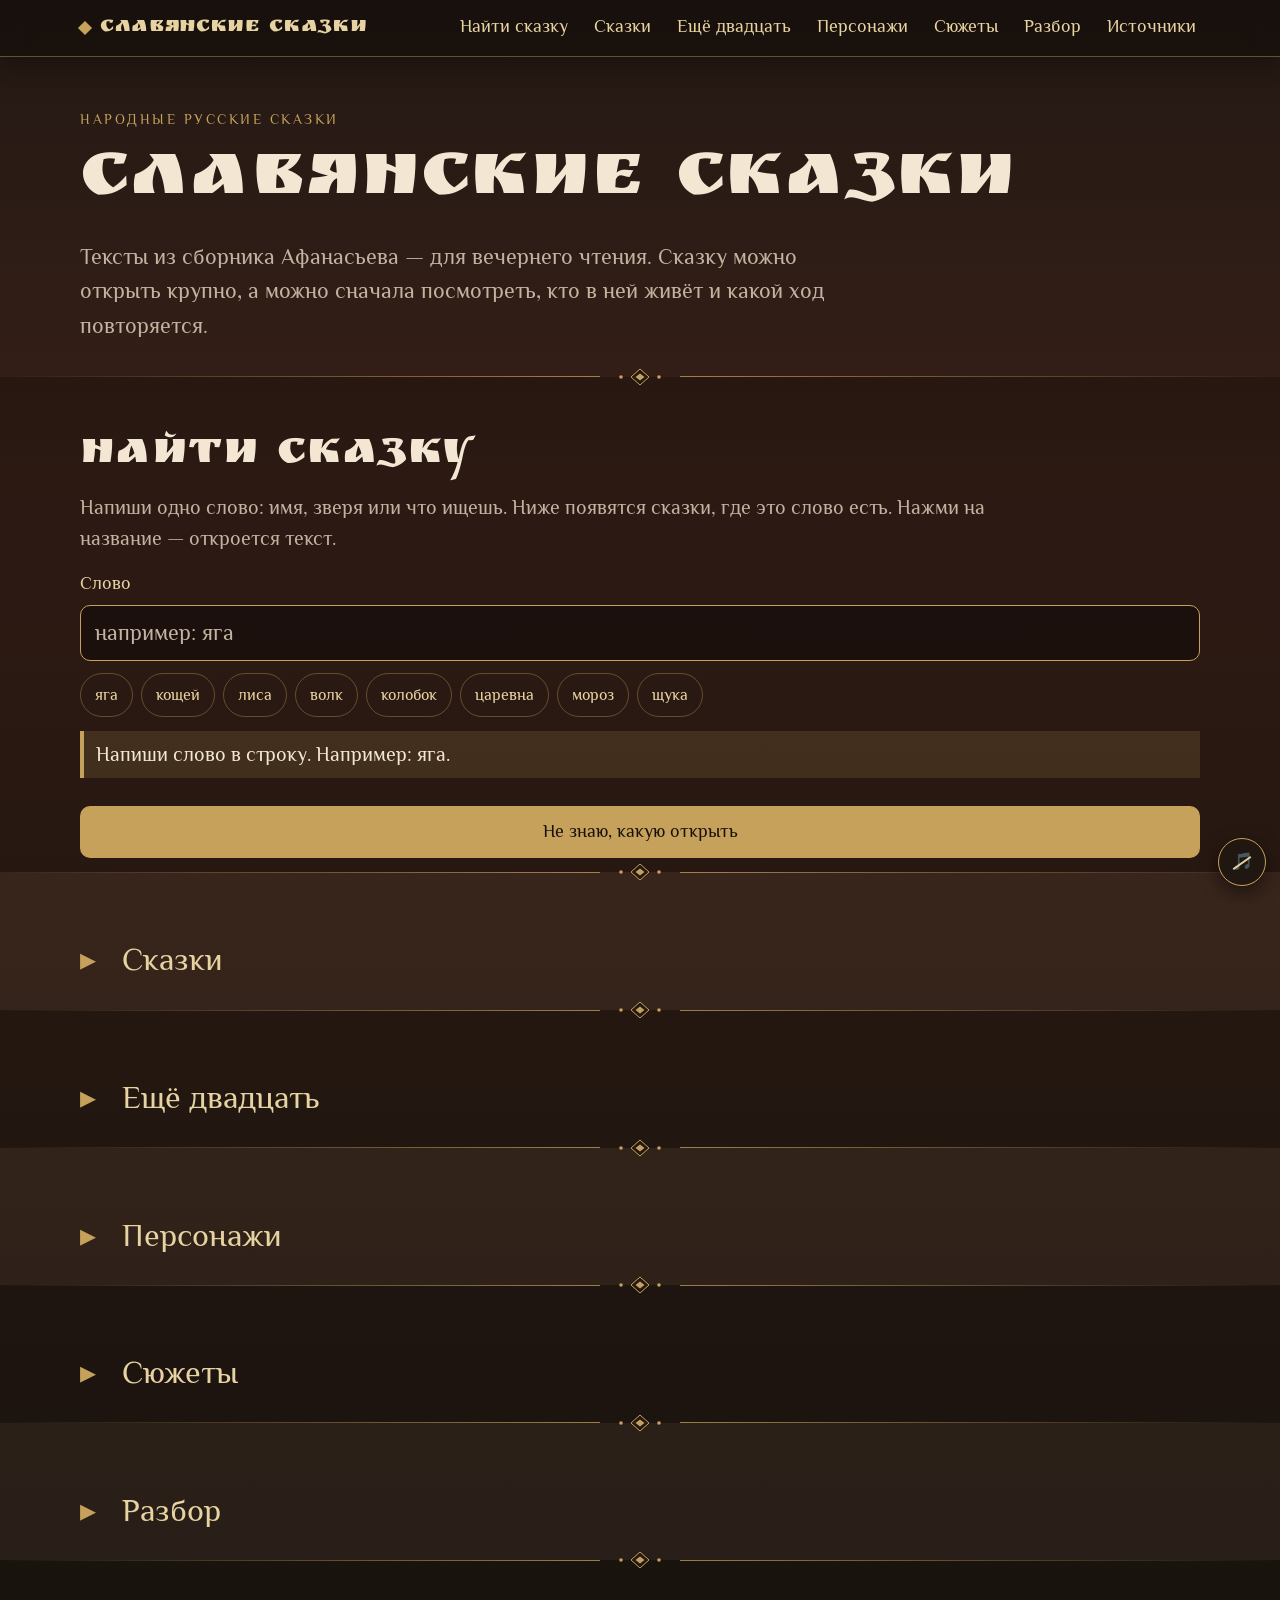
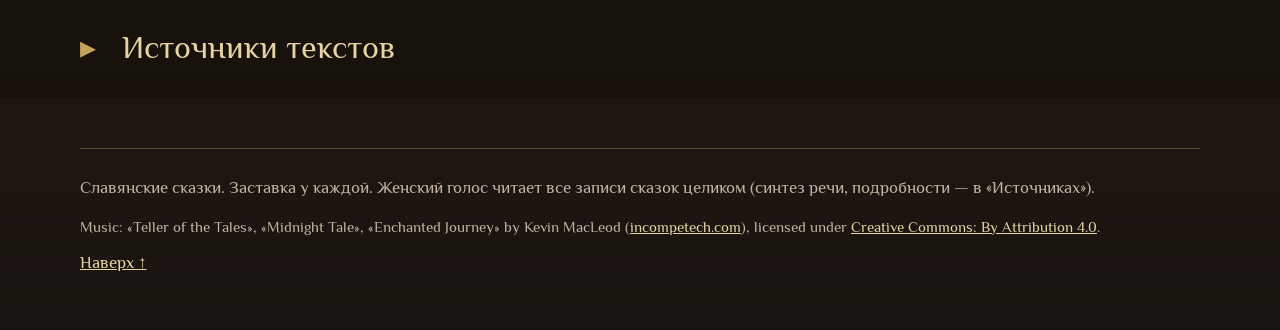
==== commit 8520de23: "Поиск не сбрасывает строку и понимает слово с ошибкой «козей» находит Кощея. Поле больше не теряет ф" ====
--- a/index.html
+++ b/index.html
@@ -21,7 +21,7 @@
 <link rel="icon" href="favicon.svg" type="image/svg+xml">
 <link rel="preload" href="fonts/ruslan-display-normal-400-cyrillic.woff2" as="font" type="font/woff2" crossorigin>
 <link rel="preload" href="fonts/philosopher-normal-400-cyrillic.woff2" as="font" type="font/woff2" crossorigin>
-<link rel="stylesheet" href="styles.css?v=19">
+<link rel="stylesheet" href="styles.css?v=20">
 <style>
 button.is-down, summary.is-down, .menu a.is-down, .tcard.is-down, .rnext a.is-down {
   filter: invert(1) !important;
@@ -42,7 +42,7 @@
 <script>
 document.documentElement.className += ' js';
 (function () {
-  var BUILD = '26';
+  var BUILD = '27';
   try {
     if (sessionStorage.getItem('tales-build') !== BUILD && location.search.indexOf('build=' + BUILD) < 0) {
       sessionStorage.setItem('tales-build', BUILD);
@@ -51,7 +51,7 @@
     }
     sessionStorage.setItem('tales-build', BUILD);
   } catch (e) {}
-  var track = null, x0 = 0, y0 = 0, moved = false, scrolling = false, scrollTimer = null;
+  var track = null, x0 = 0, y0 = 0, moved = false, pressing = false, scrolling = false, scrollTimer = null;
   function targetOf(e) {
     var t = e.target;
     return t && t.closest && t.closest('button, summary, .menu a, .tcard, .rnext a');
@@ -62,16 +62,21 @@
   }
   function dropFocus() {
     var el = document.activeElement;
-    if (el && el.blur && el !== document.body && el !== document.documentElement) el.blur();
+    if (!el || !el.blur) return;
+    var tag = el.tagName;
+    if (tag === 'INPUT' || tag === 'TEXTAREA') return;
+    if (el !== document.body && el !== document.documentElement) el.blur();
   }
   document.addEventListener('pointerdown', function (e) {
     var el = targetOf(e);
     track = el || null;
+    pressing = true;
     moved = false;
     var p = point(e);
     x0 = p.x; y0 = p.y;
   }, true);
   document.addEventListener('pointermove', function (e) {
+    if (!pressing) return;
     var p = point(e);
     if (Math.abs(p.x - x0) > 10 || Math.abs(p.y - y0) > 10) moved = true;
     if (!moved) return;
@@ -92,8 +97,10 @@
       setTimeout(function () { el.classList.remove('is-down'); }, 220);
     }
     track = null;
+    pressing = false;
+    moved = false;
   }, true);
-  document.addEventListener('pointercancel', function () { track = null; moved = true; }, true);
+  document.addEventListener('pointercancel', function () { track = null; pressing = false; moved = false; }, true);
 })();
 </script>
 </head>
@@ -3048,6 +3055,6 @@
   <button type="button" class="fab-music" id="music" aria-label="Фоновая музыка" aria-pressed="false" title="Фоновая музыка: выключена"><span aria-hidden="true">🎵</span></button>
 </div>
 
-<script src="app.js?v=18"></script>
+<script src="app.js?v=19"></script>
 </body>
 </html>
--- a/styles.css
+++ b/styles.css
@@ -302,7 +302,7 @@
 .find-label { display: block; margin: 0 0 8px; font-size: 18px; color: var(--gold2); }
 #find .qin { display: block; width: 100%; box-sizing: border-box; min-height: 56px; font-size: 22px; }
 .find-ex { display: flex; flex-wrap: wrap; gap: 8px; margin-top: 12px; }
-.find-hint { margin: 14px 0 0; font-size: 18px; color: var(--ink); }
+.find-hint { margin: 14px 0 0; padding: 10px 12px; font-size: 20px; line-height: 1.35; color: var(--ink); background: rgba(198,161,91,.16); border-left: 4px solid var(--gold); }
 .find-list { display: grid; gap: 8px; margin-top: 12px; }
 .find-hit { display: block; padding: 12px 14px; text-decoration: none; color: var(--ink); background: rgba(52,37,29,.55); border: 1px solid var(--line); border-left: 4px solid var(--gold); }
 .find-title { display: block; font-family: "Philosopher", Georgia, serif; font-size: 22px; font-weight: 700; color: var(--gold2); }
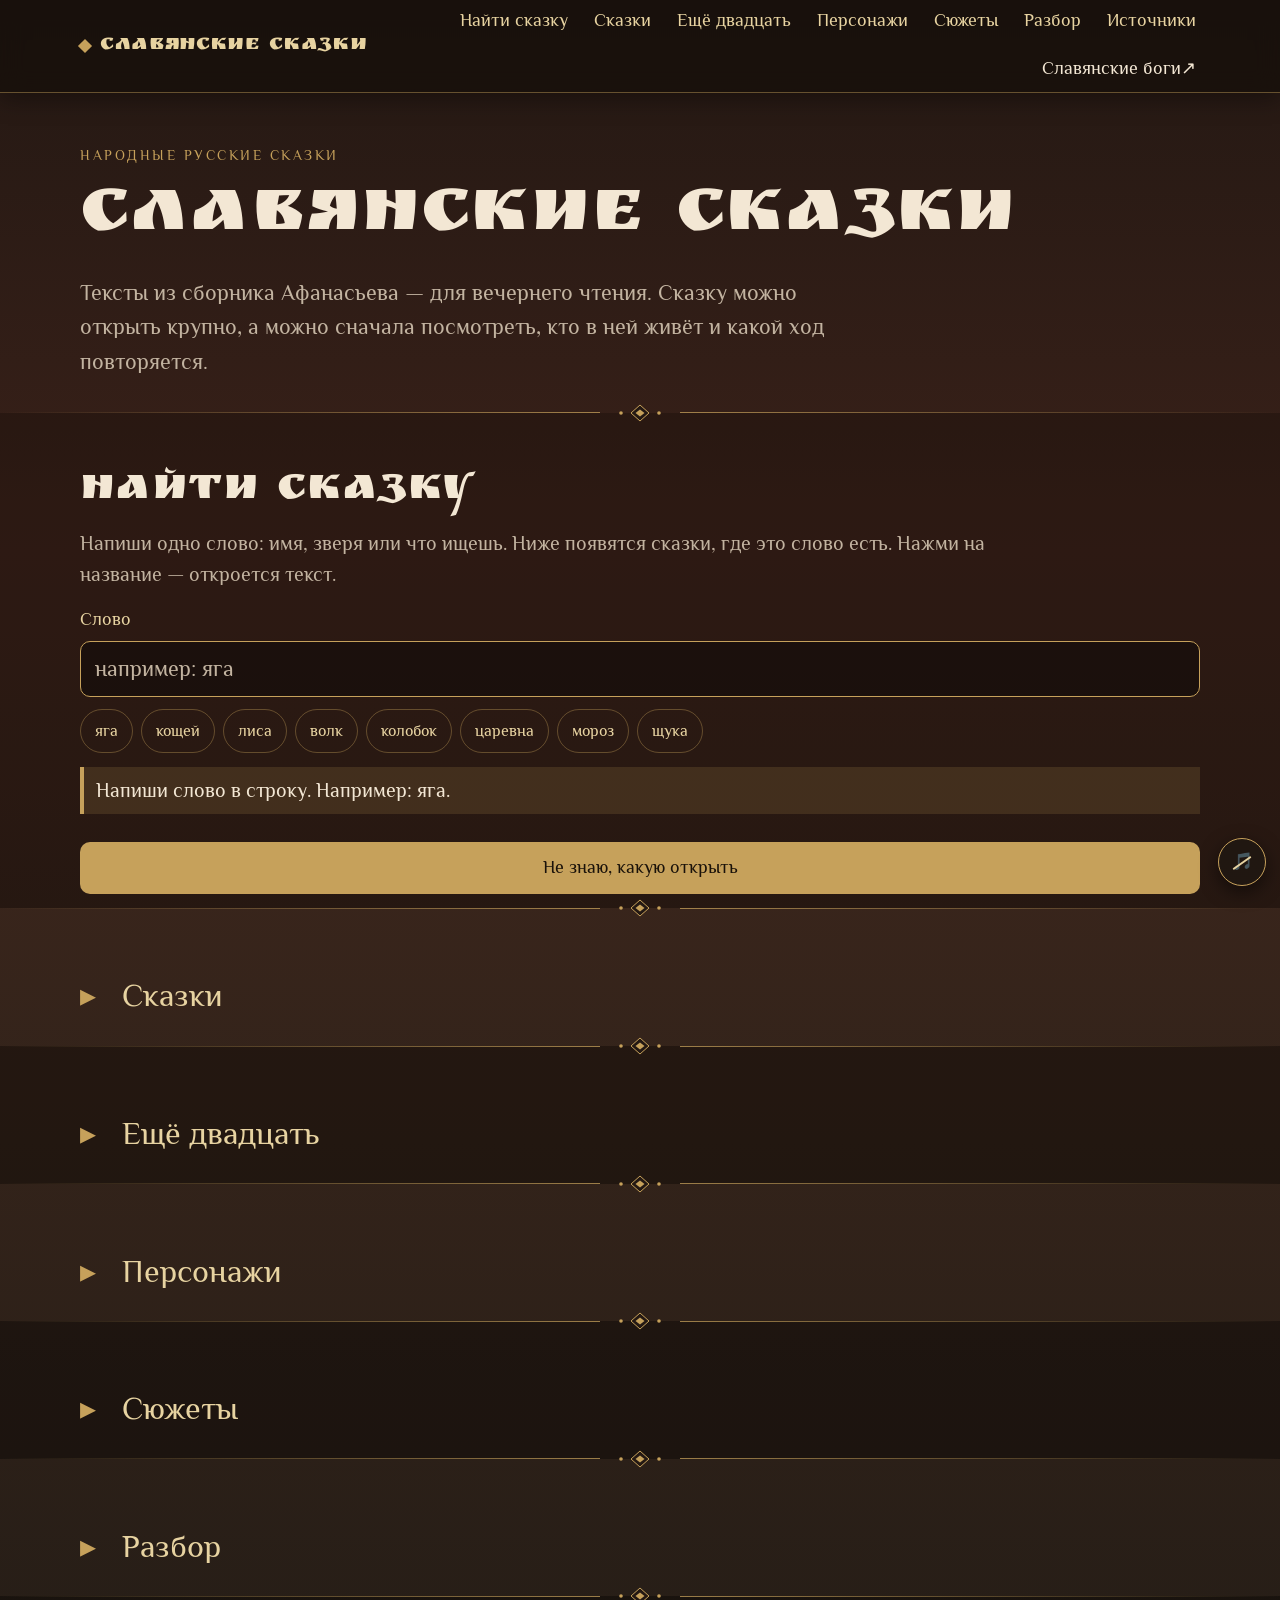
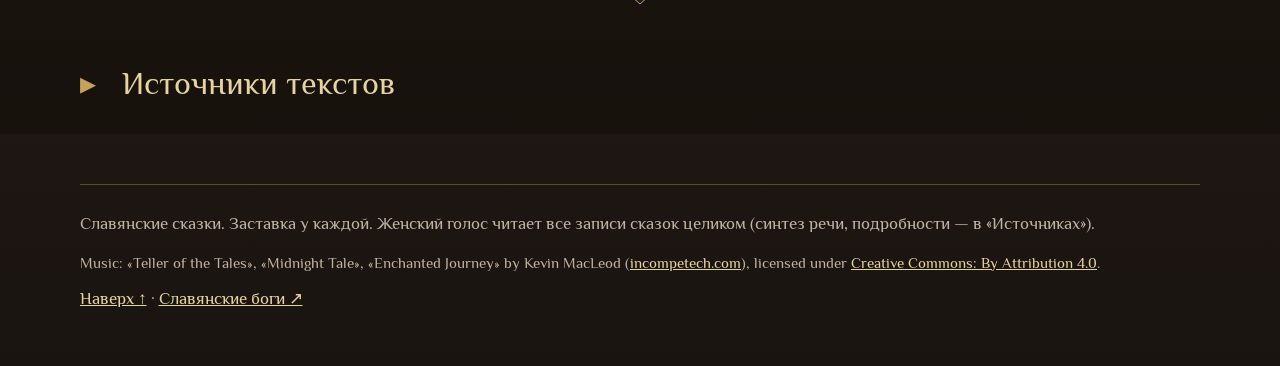
==== commit 251804c6: "Вернул ссылку на сайт «Славянские боги» в меню и подвал" ====
--- a/index.html
+++ b/index.html
@@ -118,6 +118,7 @@
       <a href="#plots">Сюжеты</a>
       <a href="#reading">Разбор</a>
       <a href="#sources">Источники</a>
+      <a class="ext" href="https://shleenkov88.github.io/slavic-gods/" target="_blank" rel="noopener">Славянские боги <span aria-hidden="true">↗</span><span class="vh-only">(другой сайт)</span></a>
     </nav>
   </div>
 </header>
@@ -860,7 +861,7 @@
 <footer class="wrap foot">
   <p>Славянские сказки. Заставка у каждой. Женский голос читает все записи сказок целиком (синтез речи, подробности — в «Источниках»).</p>
   <p class="mcredit">Music: «Teller of the Tales», «Midnight Tale», «Enchanted Journey» by Kevin MacLeod (<a href="https://incompetech.com" rel="noopener">incompetech.com</a>), licensed under <a href="https://creativecommons.org/licenses/by/4.0/" rel="noopener">Creative Commons: By Attribution 4.0</a>.</p>
-  <p><a href="#top">Наверх ↑</a></p>
+  <p><a href="#top">Наверх ↑</a> · <a href="https://shleenkov88.github.io/slavic-gods/" target="_blank" rel="noopener">Славянские боги ↗</a></p>
 </footer>
 
 <div id="texts" class="texts">
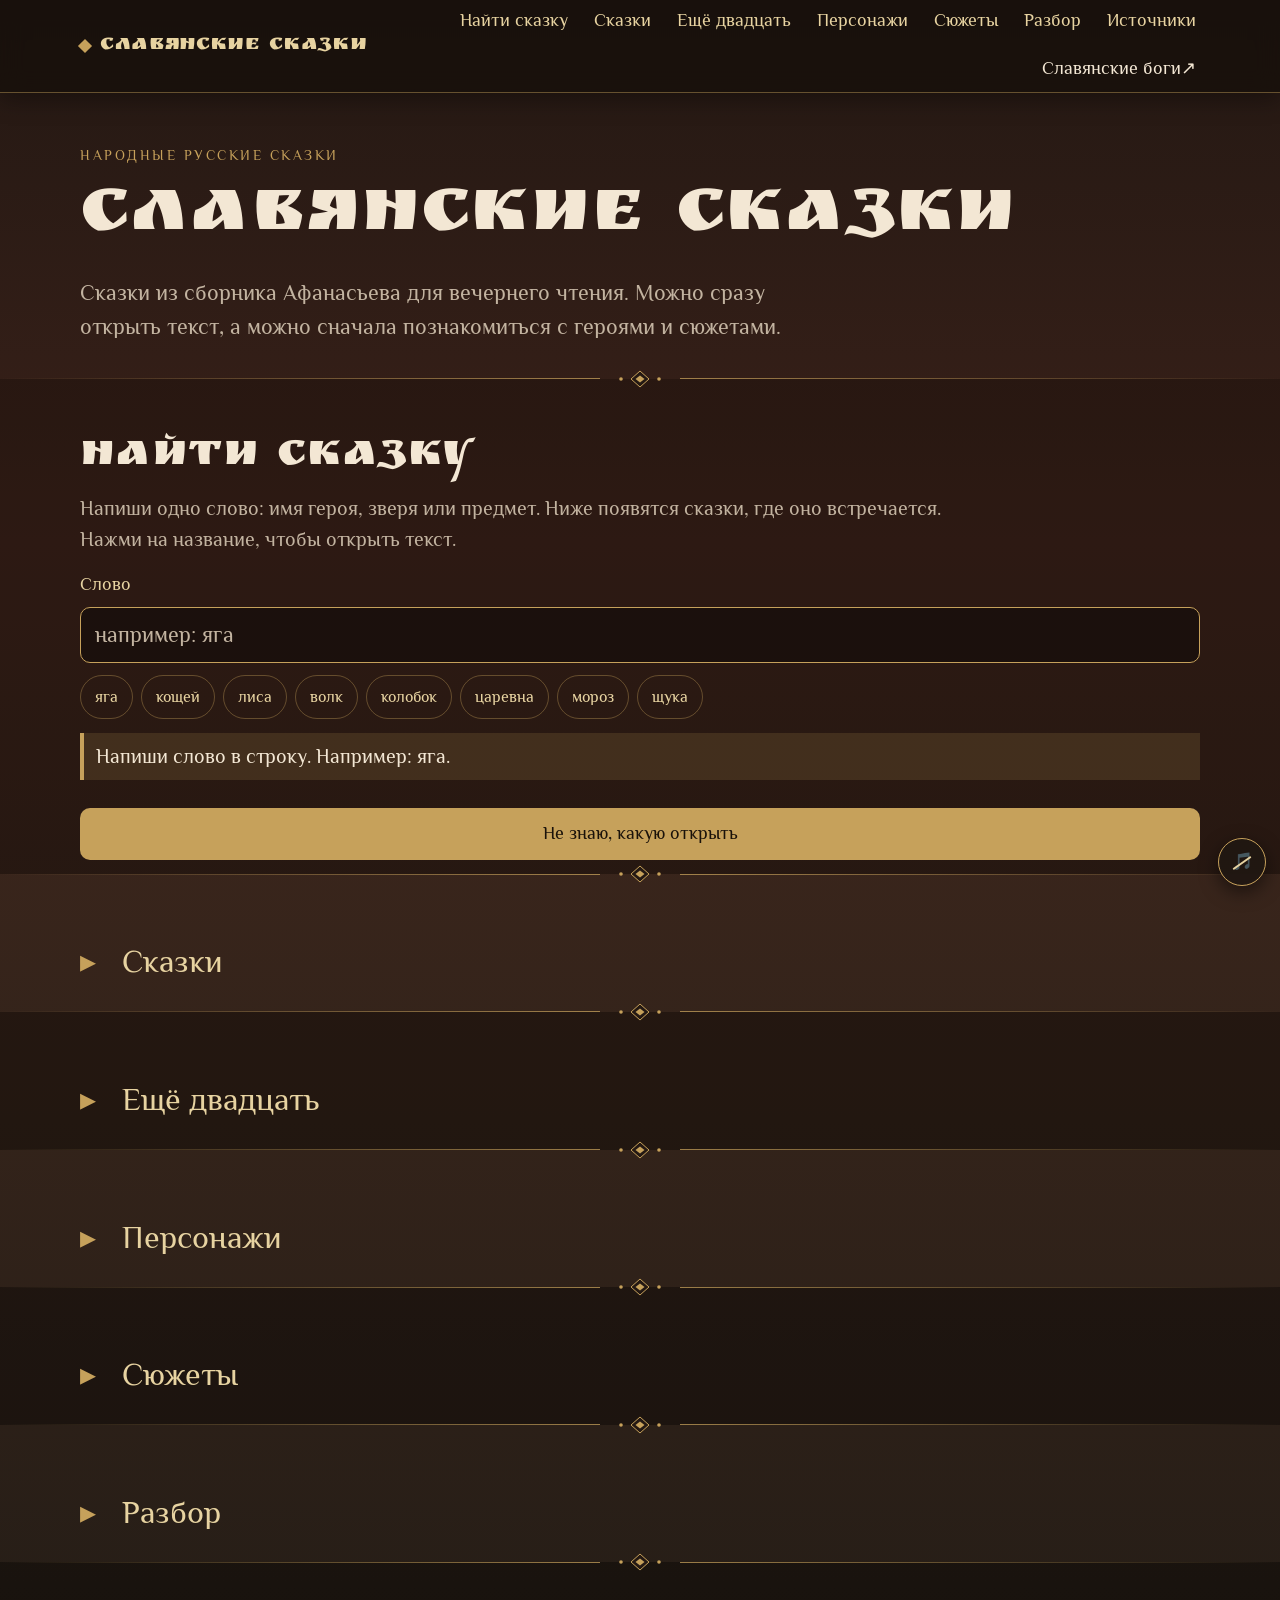
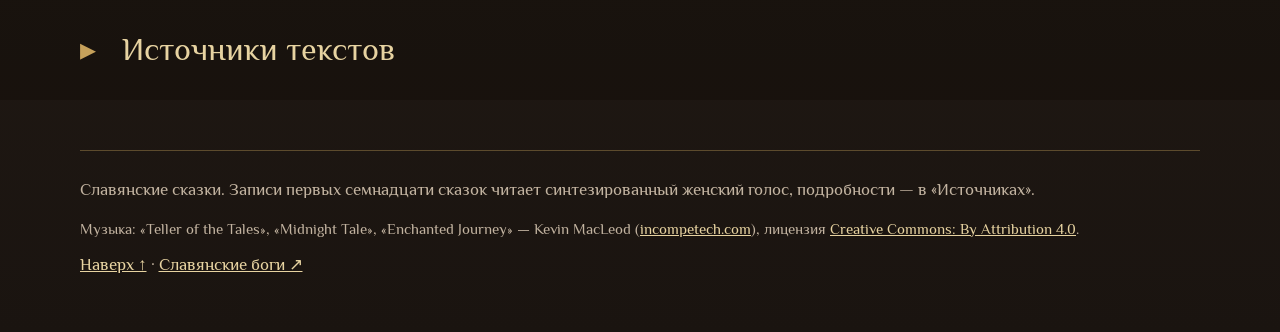
==== commit e9593f94: "Редактура авторских текстов: факты, нумерация, повторы, стиль" ====
--- a/index.html
+++ b/index.html
@@ -3,8 +3,8 @@
 <head>
 <meta charset="UTF-8">
 <meta name="viewport" content="width=device-width, initial-scale=1">
-<title>Славянские сказки — читать Афанасьева</title>
-<meta name="description" content="Народные русские сказки Афанасьева для вечернего чтения: Баба-Яга, Василиса Прекрасная, Морозко, Царевна-лягушка, Кощей Бессмертный. Персонажи, сюжеты и связь с богами.">
+<title>Славянские сказки — народные сказки Афанасьева</title>
+<meta name="description" content="Народные русские сказки Афанасьева для вечернего чтения: Баба-Яга, Василиса Прекрасная, Морозко, Царевна-лягушка, Кощей Бессмертный. Персонажи, сюжеты и разбор концовок.">
 <meta name="theme-color" content="#231813">
 <meta property="og:type" content="website">
 <meta property="og:title" content="Славянские сказки">
@@ -21,7 +21,7 @@
 <link rel="icon" href="favicon.svg" type="image/svg+xml">
 <link rel="preload" href="fonts/ruslan-display-normal-400-cyrillic.woff2" as="font" type="font/woff2" crossorigin>
 <link rel="preload" href="fonts/philosopher-normal-400-cyrillic.woff2" as="font" type="font/woff2" crossorigin>
-<link rel="stylesheet" href="styles.css?v=20">
+<link rel="stylesheet" href="styles.css?v=22">
 <style>
 button.is-down, summary.is-down, .menu a.is-down, .tcard.is-down, .rnext a.is-down {
   filter: invert(1) !important;
@@ -42,7 +42,7 @@
 <script>
 document.documentElement.className += ' js';
 (function () {
-  var BUILD = '27';
+  var BUILD = '28';
   try {
     if (sessionStorage.getItem('tales-build') !== BUILD && location.search.indexOf('build=' + BUILD) < 0) {
       sessionStorage.setItem('tales-build', BUILD);
@@ -127,7 +127,7 @@
 <section class="wrap hero" aria-labelledby="h1">
   <p class="kicker">Народные русские сказки</p>
   <h1 id="h1">Славянские сказки</h1>
-  <p class="subtitle">Тексты из сборника Афанасьева — для вечернего чтения. Сказку можно открыть крупно, а можно сначала посмотреть, кто в ней живёт и какой ход повторяется.</p>
+  <p class="subtitle">Сказки из сборника Афанасьева для вечернего чтения. Можно сразу открыть текст, а можно сначала познакомиться с героями и сюжетами.</p>
   <div class="resume" id="resume" hidden>
     <a class="resume-go" id="resume-go" href="#tales"><span class="resume-k">Продолжить чтение</span><span class="resume-t" id="resume-t"></span></a>
     <button type="button" class="resume-x" id="resume-x" aria-label="Забыть место чтения">Начать заново</button>
@@ -140,133 +140,133 @@
 
 <section class="wrap" id="find" aria-labelledby="h-find">
   <h2 id="h-find">Найти сказку</h2>
-  <p class="lede">Напиши одно слово: имя, зверя или что ищешь. Ниже появятся сказки, где это слово есть. Нажми на название — откроется текст.</p>
+  <p class="lede">Напиши одно слово: имя героя, зверя или предмет. Ниже появятся сказки, где оно встречается. Нажми на название, чтобы открыть текст.</p>
   <div id="findbox"></div>
 </section>
 
 <section class="wrap" id="tales" aria-labelledby="h-tales">
   <details class="fold fold-sec">
 <summary>Сказки</summary>
-  <p class="lede">Семнадцать сказок из сборника Афанасьева. Откройте любую: текст в крупном шрифте, размер можно менять. Если у сказки несколько записей, они лежат рядом.</p>
+  <p class="lede">Семнадцать сказок из сборника Афанасьева. Открой любую. Если сказку записывали несколько раз, все записи собраны вместе.</p>
 <ul class="tgrid">
 <li><a class="tcard" href="#tale-baba-yaga" data-tale="baba-yaga">
 <img src="img/baba-yaga.jpg?v=3" alt="" width="600" height="400">
 <span class="tnum">Сказка 1 · 2 записи</span>
 <span class="ttitle">Баба-Яга</span>
-<span class="tblurb">Падчерица попадает к Бабе-яге: в одном варианте служит ей и получает награду, в другом — убегает от неё.</span>
-<span class="tmeta">2 варианта · читать 3 и 4 мин <span aria-hidden="true">→</span></span>
+<span class="tblurb">Падчерица попадает к Бабе-Яге: в одном варианте служит ей и получает награду, в другом — убегает от неё.</span>
+<span class="tmeta">читать 3 и 4 мин <span aria-hidden="true">→</span></span>
 </a></li>
 <li><a class="tcard" href="#tale-vasilisa" data-tale="vasilisa">
 <img src="img/vasilisa.jpg" alt="" width="600" height="400">
 <span class="tnum">Сказка 2 · 1 запись</span>
 <span class="ttitle">Василиса Прекрасная</span>
-<span class="tblurb">Мачеха и сводные сёстры посылают Василису ночью за огнём — к Бабе-яге. С Василисой кукла, оставленная матерью.</span>
-<span class="tmeta">1 вариант · читать около 14 мин <span aria-hidden="true">→</span></span>
+<span class="tblurb">Мачеха и сводные сёстры посылают Василису ночью за огнём — к Бабе-Яге. С Василисой кукла, оставленная матерью.</span>
+<span class="tmeta">читать около 14 мин <span aria-hidden="true">→</span></span>
 </a></li>
 <li><a class="tcard" href="#tale-morozko" data-tale="morozko">
 <img src="img/morozko.jpg" alt="" width="600" height="400">
 <span class="tnum">Сказка 3 · 2 записи</span>
 <span class="ttitle">Морозко</span>
 <span class="tblurb">Старик по велению мачехи отвозит дочь в зимний лес, где её встречает Мороз.</span>
-<span class="tmeta">2 варианта · читать 7 и 3 мин <span aria-hidden="true">→</span></span>
+<span class="tmeta">читать 7 и 3 мин <span aria-hidden="true">→</span></span>
 </a></li>
 <li><a class="tcard" href="#tale-tsarevna-lyagushka" data-tale="tsarevna-lyagushka">
 <img src="img/tsarevna-lyagushka.jpg?v=3" alt="" width="600" height="400">
 <span class="tnum">Сказка 4 · 3 записи</span>
 <span class="ttitle">Царевна-лягушка</span>
 <span class="tblurb">Младшему царевичу в жёны достаётся лягушка, которая ночью сбрасывает кожу и становится красной девицей.</span>
-<span class="tmeta">3 варианта · читать 7, 4 и 8 мин <span aria-hidden="true">→</span></span>
+<span class="tmeta">читать 7, 4 и 8 мин <span aria-hidden="true">→</span></span>
 </a></li>
 <li><a class="tcard" href="#tale-koshchey" data-tale="koshchey">
 <img src="img/koshchey.jpg" alt="" width="600" height="400">
 <span class="tnum">Сказка 5 · 3 записи</span>
 <span class="ttitle">Кощей Бессмертный</span>
-<span class="tblurb">Царевич идёт в чужое царство за тем, кого унёс Кощей: за матерью (сказка 5, запись 1) или за невестой (сказка 5, запись 2).</span>
-<span class="tmeta">3 варианта · читать 9, 17 и 13 мин <span aria-hidden="true">→</span></span>
+<span class="tblurb">Царевич идёт в чужое царство за тем, кого унёс Кощей: в первой записи за матерью, во второй за невестой.</span>
+<span class="tmeta">читать 9, 17 и 13 мин <span aria-hidden="true">→</span></span>
 </a></li>
 <li><a class="tcard" href="#tale-geese" data-tale="geese">
 <img src="img/geese.jpg?v=3" alt="" width="600" height="400">
 <span class="tnum">Сказка 6 · 1 запись</span>
 <span class="ttitle">Гуси-лебеди</span>
 <span class="tblurb">Девочка оставила братца на травке и убежала играть. Гуси унесли его за тёмный лес.</span>
-<span class="tmeta">1 вариант · читать около 2 мин <span aria-hidden="true">→</span></span>
+<span class="tmeta">читать около 2 мин <span aria-hidden="true">→</span></span>
 </a></li>
 <li><a class="tcard" href="#tale-morevna" data-tale="morevna">
 <img src="img/morevna.jpg" alt="" width="600" height="400">
 <span class="tnum">Сказка 7 · 1 запись</span>
 <span class="ttitle">Марья Моревна</span>
 <span class="tblurb">Королевна сама бьёт войско. В чулане Кощей на двенадцати цепях просит напиться.</span>
-<span class="tmeta">1 вариант · читать около 12 мин <span aria-hidden="true">→</span></span>
+<span class="tmeta">читать около 12 мин <span aria-hidden="true">→</span></span>
 </a></li>
 <li><a class="tcard" href="#tale-emelya" data-tale="emelya">
 <img src="img/emelya.jpg?v=3" alt="" width="600" height="400">
 <span class="tnum">Сказка 8 · 2 записи</span>
 <span class="ttitle">Емеля-дурак</span>
-<span class="tblurb">Емеля ловит щуку, и та оставляет слова. Печь едет, когда он сам их говорит. В сказке 8, запись 1: «по щучьему веленью, а по моему прошенью». В сказке 8, запись 2 без «а».</span>
-<span class="tmeta">2 варианта · читать 17 и 3 мин <span aria-hidden="true">→</span></span>
+<span class="tblurb">Емеля ловит щуку, и она даёт ему заветные слова: «по щучьему веленью, по моему прошенью». Стоит их сказать — и вёдра идут сами, и печь едет.</span>
+<span class="tmeta">читать 17 и 3 мин <span aria-hidden="true">→</span></span>
 </a></li>
 <li><a class="tcard" href="#tale-firebird" data-tale="firebird">
 <img src="img/firebird.jpg" alt="" width="600" height="400">
 <span class="tnum">Сказка 9 · 1 запись</span>
 <span class="ttitle">Иван-царевич, жар-птица и серый волк</span>
 <span class="tblurb">Волк говорит, везёт царевича и добывает жар-птицу, коня и Елену Прекрасную.</span>
-<span class="tmeta">1 вариант · читать около 19 мин <span aria-hidden="true">→</span></span>
+<span class="tmeta">читать около 19 мин <span aria-hidden="true">→</span></span>
 </a></li>
 <li><a class="tcard" href="#tale-zhar" data-tale="zhar">
 <img src="img/zhar.jpg" alt="" width="600" height="400">
 <span class="tnum">Сказка 10 · 2 записи</span>
 <span class="ttitle">Жар-птица и Василиса-царевна</span>
-<span class="tblurb">Стрелец подбирает перо жар-птицы. Царь посылает его за птицей, за конём и за царевной.</span>
-<span class="tmeta">2 варианта · читать 5 и 6 мин <span aria-hidden="true">→</span></span>
+<span class="tblurb">Стрелец подбирает перо жар-птицы. Царь посылает его за птицей, потом за Василисой-царевной и за её подвенечным платьем.</span>
+<span class="tmeta">читать 5 и 6 мин <span aria-hidden="true">→</span></span>
 </a></li>
 <li><a class="tcard" href="#tale-seas" data-tale="seas">
 <img src="img/seas.jpg?v=3" alt="" width="600" height="400">
 <span class="tnum">Сказка 11 · 8 записей</span>
 <span class="ttitle">Морской царь и Василиса Премудрая</span>
 <span class="tblurb">Царь отдаёт морскому человеку «чего дома не знаешь». Дома как раз родился сын.</span>
-<span class="tmeta">8 вариантов · читать от 4 до 20 мин <span aria-hidden="true">→</span></span>
+<span class="tmeta">читать от 4 до 20 мин <span aria-hidden="true">→</span></span>
 </a></li>
 <li><a class="tcard" href="#tale-finist" data-tale="finist">
 <img src="img/finist.jpg" alt="" width="600" height="400">
 <span class="tnum">Сказка 12 · 2 записи</span>
 <span class="ttitle">Пёрышко Финиста ясна сокола</span>
 <span class="tblurb">Младшая покупает пёрышко. Сёстры втыкают в окно ножи, и сокол улетает.</span>
-<span class="tmeta">2 варианта · читать 9 и 11 мин <span aria-hidden="true">→</span></span>
+<span class="tmeta">читать 9 и 11 мин <span aria-hidden="true">→</span></span>
 </a></li>
 <li><a class="tcard" href="#tale-alyonushka" data-tale="alyonushka">
 <img src="img/alyonushka.jpg" alt="" width="600" height="400">
 <span class="tnum">Сказка 13 · 4 записи</span>
 <span class="ttitle">Сестрица Алёнушка и братец Иванушка</span>
 <span class="tblurb">Братец не терпит и пьёт из копытца. Ведьма топит сестру и садится на её место.</span>
-<span class="tmeta">4 варианта · читать 4 и 2 и 2 и 1 мин <span aria-hidden="true">→</span></span>
+<span class="tmeta">читать 4, 2, 2 и 1 мин <span aria-hidden="true">→</span></span>
 </a></li>
 <li><a class="tcard" href="#tale-duck" data-tale="duck">
 <img src="img/duck.jpg" alt="" width="600" height="400">
 <span class="tnum">Сказка 14 · 1 запись</span>
 <span class="ttitle">Белая уточка</span>
 <span class="tblurb">Князь уезжает, а ведьма оборачивается княгиней. Настоящая жена плавает белой уточкой.</span>
-<span class="tmeta">1 вариант · читать около 3 мин <span aria-hidden="true">→</span></span>
+<span class="tmeta">читать около 3 мин <span aria-hidden="true">→</span></span>
 </a></li>
 <li><a class="tcard" href="#tale-nesmeyana" data-tale="nesmeyana">
 <img src="img/nesmeyana.jpg" alt="" width="600" height="400">
 <span class="tnum">Сказка 15 · 1 запись</span>
 <span class="ttitle">Несмеяна-царевна</span>
 <span class="tblurb">Царевна не смеётся. Расхохоталась, когда мышь, жук и сом прислуживали спящему работнику.</span>
-<span class="tmeta">1 вариант · читать около 3 мин <span aria-hidden="true">→</span></span>
+<span class="tmeta">читать около 3 мин <span aria-hidden="true">→</span></span>
 </a></li>
 <li><a class="tcard" href="#tale-likho" data-tale="likho">
 <img src="img/likho.jpg" alt="" width="600" height="400">
 <span class="tnum">Сказка 16 · 1 запись</span>
 <span class="ttitle">Лихо одноглазое</span>
-<span class="tblurb">Мужик идёт искать лихо и находит его. Назад выбирается, отпилив себе руку.</span>
-<span class="tmeta">1 вариант · читать около 2 мин <span aria-hidden="true">→</span></span>
+<span class="tblurb">Кузнец идёт искать лихо и находит его. Назад выбирается, отпилив себе руку.</span>
+<span class="tmeta">читать около 2 мин <span aria-hidden="true">→</span></span>
 </a></li>
 <li><a class="tcard" href="#tale-nightingale" data-tale="nightingale">
 <img src="img/nightingale.jpg" alt="" width="600" height="400">
 <span class="tnum">Сказка 17 · 2 записи</span>
 <span class="ttitle">Илья Муромец и Соловей-разбойник</span>
 <span class="tblurb">Соловей свистит на дубу у Смородины так, что дорогой никто не ездит. Илья везёт его к Владимиру.</span>
-<span class="tmeta">2 варианта · читать 7 и 3 мин <span aria-hidden="true">→</span></span>
+<span class="tmeta">читать 7 и 3 мин <span aria-hidden="true">→</span></span>
 </a></li>
   </ul>
 </details>
@@ -275,147 +275,147 @@
 <section class="wrap" id="more" aria-labelledby="h-more">
   <details class="fold fold-sec">
 <summary>Ещё двадцать</summary>
-  <p class="lede">Ещё двадцать записей из того же сборника Афанасьева, по одной на сказку. Текст не пересказан и не дописан. Где школьная книжка рассказывает иначе, на карточке сказано, чего в записи нет.</p>
+  <p class="lede">Ещё двадцать сказок из того же сборника Афанасьева, у каждой одна запись.</p>
 <ul class="tgrid">
 <li><a class="tcard" href="#tale-kolobok" data-tale="kolobok">
 <img src="img/kolobok.jpg?v=1" alt="" width="600" height="400">
 <span class="tnum">Сказка 18 · 1 запись</span>
 <span class="ttitle">Колобок</span>
-<span class="tblurb">Старуха печёт колобок из последней муки, он катится и поёт. Что колобок — это солнце, в записи не сказано.</span>
-<span class="tmeta">1 вариант · читать около 2 мин <span aria-hidden="true">→</span></span>
+<span class="tblurb">Старуха печёт колобок из последней муки, он катится и поёт.</span>
+<span class="tmeta">читать около 2 мин <span aria-hidden="true">→</span></span>
 </a></li>
 <li><a class="tcard" href="#tale-repka" data-tale="repka">
 <img src="img/repka.jpg?v=1" alt="" width="600" height="400">
 <span class="tnum">Сказка 19 · 1 запись</span>
 <span class="ttitle">Репка</span>
-<span class="tblurb">Дедка зовёт бабку, внучку и сучку, потом приходят пять ног. Мышки, кошки и Жучки в этой записи нет.</span>
-<span class="tmeta">1 вариант · читать около 1 мин <span aria-hidden="true">→</span></span>
+<span class="tblurb">Дедка зовёт бабку, внучку и сучку, а потом на помощь одна за другой приходят «ноги», до пятой. Мышки, кошки и Жучки здесь нет.</span>
+<span class="tmeta">читать около 1 мин <span aria-hidden="true">→</span></span>
 </a></li>
 <li><a class="tcard" href="#tale-kurochka" data-tale="kurochka">
 <img src="img/kurochka.jpg?v=1" alt="" width="600" height="400">
 <span class="tnum">Сказка 20 · 1 запись</span>
 <span class="ttitle">Курочка-татарушка</span>
-<span class="tblurb">Курочка-татарушка снесла пёстрое яйцо, мышь смахнула его с полки, и плач идёт дальше по деревне. Золотого яйца в записи нет.</span>
-<span class="tmeta">1 вариант · читать около 1 мин <span aria-hidden="true">→</span></span>
+<span class="tblurb">Курочка-татарушка снесла пёстрое яйцо, мышь смахнула его с полки, и плач идёт дальше по деревне.</span>
+<span class="tmeta">читать около 1 мин <span aria-hidden="true">→</span></span>
 </a></li>
 <li><a class="tcard" href="#tale-havro" data-tale="havro">
 <img src="img/havro.jpg?v=1" alt="" width="600" height="400">
 <span class="tnum">Сказка 21 · 1 запись</span>
 <span class="ttitle">Крошечка-Хаврошечка</span>
-<span class="tblurb">Сироту загнали в работу Одноглазка, Двуглазка и Триглазка. Помогает ей рябая корова, не фея.</span>
-<span class="tmeta">1 вариант · читать около 3 мин <span aria-hidden="true">→</span></span>
+<span class="tblurb">Сироту загнали в работу Одноглазка, Двуглазка и Триглазка. Помогает ей рябая корова.</span>
+<span class="tmeta">читать около 3 мин <span aria-hidden="true">→</span></span>
 </a></li>
 <li><a class="tcard" href="#tale-sivko" data-tale="sivko">
 <img src="img/sivko.jpg?v=1" alt="" width="600" height="400">
 <span class="tnum">Сказка 22 · 1 запись</span>
 <span class="ttitle">Сивко-бурко</span>
-<span class="tblurb">Иван-дурак ночует на могиле отца. Конь откликается на «Сивко-бурко, вещий воронко». Имени «Сивка-бурка» в записи нет.</span>
-<span class="tmeta">1 вариант · читать около 6 мин <span aria-hidden="true">→</span></span>
+<span class="tblurb">Иван-дурак ночует на могиле отца. Конь откликается на «Сивко-бурко, вещий воронко».</span>
+<span class="tmeta">читать около 6 мин <span aria-hidden="true">→</span></span>
 </a></li>
 <li><a class="tcard" href="#tale-foxcrane" data-tale="foxcrane">
 <img src="img/foxcrane.jpg?v=1" alt="" width="600" height="400">
 <span class="tnum">Сказка 23 · 1 запись</span>
 <span class="ttitle">Лиса и журавль</span>
 <span class="tblurb">Лиса зовёт журавля на кашу, размазанную по тарелке. Журавль носом ничего не достаёт.</span>
-<span class="tmeta">1 вариант · читать около 1 мин <span aria-hidden="true">→</span></span>
+<span class="tmeta">читать около 1 мин <span aria-hidden="true">→</span></span>
 </a></li>
 <li><a class="tcard" href="#tale-foxhare" data-tale="foxhare">
 <img src="img/foxhare.jpg?v=1" alt="" width="600" height="400">
 <span class="tnum">Сказка 24 · 1 запись</span>
 <span class="ttitle">Лиса, заяц и петух</span>
 <span class="tblurb">У лисы изба ледяная, у зайца лубяная. Весной лиса выживает зайца и не пускает назад.</span>
-<span class="tmeta">1 вариант · читать около 2 мин <span aria-hidden="true">→</span></span>
+<span class="tmeta">читать около 2 мин <span aria-hidden="true">→</span></span>
 </a></li>
 <li><a class="tcard" href="#tale-bubble" data-tale="bubble">
 <img src="img/bubble.jpg?v=1" alt="" width="600" height="400">
 <span class="tnum">Сказка 25 · 1 запись</span>
 <span class="ttitle">Пузырь, соломинка и лапоть</span>
 <span class="tblurb">Пузырь, соломинка и лапоть идут в лес за дровами и спорят, как перейти реку.</span>
-<span class="tmeta">1 вариант · читать около 1 мин <span aria-hidden="true">→</span></span>
+<span class="tmeta">читать около 1 мин <span aria-hidden="true">→</span></span>
 </a></li>
 <li><a class="tcard" href="#tale-winter" data-tale="winter">
 <img src="img/winter.jpg?v=1" alt="" width="600" height="400">
 <span class="tnum">Сказка 26 · 1 запись</span>
 <span class="ttitle">Зимовье зверей</span>
 <span class="tblurb">Бык собирает тех, кто ищет, где пережить зиму: барана, свинью, гуся и кто ещё встретится.</span>
-<span class="tmeta">1 вариант · читать около 3 мин <span aria-hidden="true">→</span></span>
+<span class="tmeta">читать около 3 мин <span aria-hidden="true">→</span></span>
 </a></li>
 <li><a class="tcard" href="#tale-heron" data-tale="heron">
 <img src="img/heron.jpg?v=1" alt="" width="600" height="400">
 <span class="tnum">Сказка 27 · 1 запись</span>
 <span class="ttitle">Журавль и цапля</span>
 <span class="tblurb">Журавль сватается к цапле, потом цапля к журавлю. Оба ходят через болото зря.</span>
-<span class="tmeta">1 вариант · читать около 1 мин <span aria-hidden="true">→</span></span>
+<span class="tmeta">читать около 1 мин <span aria-hidden="true">→</span></span>
 </a></li>
 <li><a class="tcard" href="#tale-catfox" data-tale="catfox">
 <img src="img/catfox.jpg?v=1" alt="" width="600" height="400">
 <span class="tnum">Сказка 28 · 1 запись</span>
 <span class="ttitle">Кот и лиса</span>
 <span class="tblurb">Мужик относит шкодливого кота в лес. Кот остаётся жить своим умом.</span>
-<span class="tmeta">1 вариант · читать около 4 мин <span aria-hidden="true">→</span></span>
+<span class="tmeta">читать около 4 мин <span aria-hidden="true">→</span></span>
 </a></li>
 <li><a class="tcard" href="#tale-sister" data-tale="sister">
 <img src="img/sister.jpg?v=1" alt="" width="600" height="400">
 <span class="tnum">Сказка 29 · 1 запись</span>
 <span class="ttitle">Лисичка-сестричка и волк</span>
 <span class="tblurb">Лиса притворяется мёртвой, дед кладёт её на воз с рыбой, и рыба начинает пропадать.</span>
-<span class="tmeta">1 вариант · читать около 5 мин <span aria-hidden="true">→</span></span>
+<span class="tmeta">читать около 5 мин <span aria-hidden="true">→</span></span>
 </a></li>
 <li><a class="tcard" href="#tale-tere" data-tale="tere">
 <img src="img/tere.jpg?v=1" alt="" width="600" height="400">
 <span class="tnum">Сказка 30 · 1 запись</span>
 <span class="ttitle">Терёшечка</span>
 <span class="tblurb">Бездетные старики качают колодочку, и из пелёнок вырастает сын Терёшечка.</span>
-<span class="tmeta">1 вариант · читать около 3 мин <span aria-hidden="true">→</span></span>
+<span class="tmeta">читать около 3 мин <span aria-hidden="true">→</span></span>
 </a></li>
 <li><a class="tcard" href="#tale-terem" data-tale="terem">
 <img src="img/terem.jpg?v=1" alt="" width="600" height="400">
 <span class="tnum">Сказка 31 · 1 запись</span>
 <span class="ttitle">Терем мухи</span>
-<span class="tblurb">Муха строит терем, к ней просятся вошь, блоха, комар и мышь. Медведя, который давит школьный теремок, в этой записи нет.</span>
-<span class="tmeta">1 вариант · читать около 1 мин <span aria-hidden="true">→</span></span>
+<span class="tblurb">Муха строит терем, к ней просятся вошь, блоха, комар и мышь.</span>
+<span class="tmeta">читать около 1 мин <span aria-hidden="true">→</span></span>
 </a></li>
 <li><a class="tcard" href="#tale-ring" data-tale="ring">
 <img src="img/ring.jpg?v=1" alt="" width="600" height="400">
 <span class="tnum">Сказка 32 · 1 запись</span>
 <span class="ttitle">Волшебное кольцо</span>
-<span class="tblurb">Сын получает от отца триста рублей и уходит из дому с первой сотней.</span>
-<span class="tmeta">1 вариант · читать около 8 мин <span aria-hidden="true">→</span></span>
+<span class="tblurb">Отец оставляет сыну триста рублей. Выросши, сын берёт у матери первую сотню и уходит из дому.</span>
+<span class="tmeta">читать около 8 мин <span aria-hidden="true">→</span></span>
 </a></li>
 <li><a class="tcard" href="#tale-ship" data-tale="ship">
 <img src="img/ship.jpg?v=1" alt="" width="600" height="400">
 <span class="tnum">Сказка 33 · 1 запись</span>
 <span class="ttitle">Летучий корабль</span>
 <span class="tblurb">Царь отдаст дочь тому, кто построит летающий корабль. Двое разумных сыновей идут пробовать, дурень следом.</span>
-<span class="tmeta">1 вариант · читать около 8 мин <span aria-hidden="true">→</span></span>
+<span class="tmeta">читать около 8 мин <span aria-hidden="true">→</span></span>
 </a></li>
 <li><a class="tcard" href="#tale-kozma" data-tale="kozma">
 <img src="img/kozma.jpg?v=1" alt="" width="600" height="400">
 <span class="tnum">Сказка 34 · 1 запись</span>
 <span class="ttitle">Козьма Скоробогатый</span>
 <span class="tblurb">Кузенька живёт в лесу с петухом и пятью курами, а лисица повадилась их есть.</span>
-<span class="tmeta">1 вариант · читать около 7 мин <span aria-hidden="true">→</span></span>
+<span class="tmeta">читать около 7 мин <span aria-hidden="true">→</span></span>
 </a></li>
 <li><a class="tcard" href="#tale-truth" data-tale="truth">
 <img src="img/truth.jpg?v=1" alt="" width="600" height="400">
 <span class="tnum">Сказка 35 · 1 запись</span>
 <span class="ttitle">Правда и Кривда</span>
 <span class="tblurb">Двое мужиков спорят, чем жить выгоднее: правдой или кривдой.</span>
-<span class="tmeta">1 вариант · читать около 9 мин <span aria-hidden="true">→</span></span>
+<span class="tmeta">читать около 9 мин <span aria-hidden="true">→</span></span>
 </a></li>
 <li><a class="tcard" href="#tale-sun" data-tale="sun">
 <img src="img/sun.jpg?v=1" alt="" width="600" height="400">
 <span class="tnum">Сказка 36 · 1 запись</span>
 <span class="ttitle">Солнце, Месяц и Ворон Воронович</span>
 <span class="tblurb">Старик просыпал крупу и сулит дочерей Солнцу, Месяцу и Ворону Вороновичу, если помогут собрать.</span>
-<span class="tmeta">1 вариант · читать около 2 мин <span aria-hidden="true">→</span></span>
+<span class="tmeta">читать около 2 мин <span aria-hidden="true">→</span></span>
 </a></li>
 <li><a class="tcard" href="#tale-maiden" data-tale="maiden">
 <img src="img/maiden.jpg?v=1" alt="" width="600" height="400">
 <span class="tnum">Сказка 37 · 1 запись</span>
 <span class="ttitle">Царь-девица</span>
 <span class="tblurb">Мачеха влюбляется в пасынка. В море Ивану встречаются корабли, а на них царь-девица.</span>
-<span class="tmeta">1 вариант · читать около 6 мин <span aria-hidden="true">→</span></span>
+<span class="tmeta">читать около 6 мин <span aria-hidden="true">→</span></span>
 </a></li>
 </ul>
 </details>
@@ -424,79 +424,78 @@
 <section class="wrap" id="characters" aria-labelledby="h-chars">
   <details class="fold fold-sec">
 <summary>Персонажи</summary>
-  <p class="lede">Как в книге про нечисть: имена, облик, место, природа, миссия. Где есть звери, предметы и обереги — они тоже тут. Сначала те, кто ходит по сказкам сайта. Ниже лес, вода и дом: в этих семнадцати записях их нет.</p>
+  <p class="lede">Герои семнадцати сказок: имена, облик, место и повадки. Ниже — те, кого в этих сказках нет: леший, водяной, русалка, кикимора, домовой, Змей Горыныч и Садко.</p>
   <details class="fold">
 <summary>Злые</summary>
 <div class="cgrid">
 
 <article class="char sheet" id="c-yaga">
-<h3>Баба Яга</h3>
-<p class="mission">Сторожит переход. Кто прошёл её дом, тот уже не в своём лесу. В сказке 1, запись 2 она гонится. В сказке 2, запись 1 отдаёт огонь в черепе, и этот огонь сжигает тех, кто послал за ним.</p>
+<h3>Баба-Яга</h3>
+<p class="mission">Хозяйка избушки в лесу. В одной записи «Бабы-Яги» девушка служит ей и получает награду, в другой убегает от неё. В «Василисе Прекрасной» Яга даёт огонь в черепе, и этот огонь сжигает тех, кто за ним посылал.</p>
 <dl>
-<div><dt>Имена</dt><dd>Яга, Яга-костяная нога. В избушке её узнают по запаху: «русским духом пахнет».</dd></div>
-<div><dt>Облик</dt><dd>Старуха, нос крючком, нога костяная. В сказке 1, запись 1 её видят сразу всю: голова впереди, одна нога в одном углу, другая в другом.</dd></div>
-<div><dt>Место</dt><dd>Избушка на курьих ножках, на опушке, за частоколом из костей. Стоит к лесу передом, к путнику задом. Её просят: «Стань к лесу задом, а ко мне передом».</dd></div>
-<div><dt>Природа</dt><dd>Ведьма на границе. Может изжарить в печи, а может заплатить за баню и пряжу. В одной записи хозяйка, в другой охотник.</dd></div>
-<div><dt>Животные</dt><dd>Гуси-лебеди носят ей детей. Мыши в избе свои: кашку помнят, скалку тоже.</dd></div>
-<div><dt>Предметы</dt><dd>Ступа, толкач и помело. В ступе летает, толкачом погоняет, помелом след заметает.</dd></div>
+<div><dt>Имена</dt><dd>Баба-Яга, костяная нога, или просто Яга.</dd></div>
+<div><dt>Облик</dt><dd>В первой записи «Бабы-Яги» она лежит на всю избу: впереди голова, в одном углу нога, в другом — другая.</dd></div>
+<div><dt>Место</dt><dd>Избушка на курьих ножках в лесу. Её просят: «Избушка, избушка! Стань к лесу задом, а ко мне передом». В «Василисе Прекрасной» вокруг избы забор из человечьих костей с черепами.</dd></div>
+<div><dt>Природа</dt><dd>Гостя чует по запаху: «Русским духом пахнет!» Может задать работу и наградить за неё, а может собраться съесть.</dd></div>
+<div><dt>Животные</dt><dd>Гуси-лебеди носят ей детей. Мыши в избе помогают той, кто дал им кашки.</dd></div>
+<div><dt>Предметы</dt><dd>Ступа, пест и помело: «в ступе едет, пестом погоняет, помелом след заметает».</dd></div>
 </dl>
-<p class="amulet"><span>Обереги</span> Полотенце становится рекой, гребень — лесом. Мышам кашка, не скалка. Избушку не обходят молча.</p>
-<p class="where"><strong>В сказках сайта:</strong> <a href="#tale-baba-yaga/102">сказка 1, запись 1</a>, <a href="#tale-baba-yaga/103">сказка 1, запись 2</a>, <a href="#tale-vasilisa/104">Василиса Прекрасная</a>, <a href="#tale-tsarevna-lyagushka/269">Царевна-лягушка</a>.</p>
+<p class="amulet"><span>Обереги</span> Брошенные полотенце и гребешок становятся рекой и лесом. Мышам дать кашки.</p>
+<p class="where"><strong>Читать:</strong> <a href="#tale-baba-yaga/102">«Баба-Яга», первая запись</a>, <a href="#tale-baba-yaga/103">вторая запись</a>, <a href="#tale-vasilisa/104">«Василиса Прекрасная»</a>, <a href="#tale-tsarevna-lyagushka/269">«Царевна-лягушка»</a>.</p>
 </article>
 
 <article class="char sheet" id="c-koshchey">
 <h3>Кощей Бессмертный</h3>
-<p class="mission">Не умереть на своём месте. Пока игла цела, цепи можно порвать хоть трижды.</p>
+<p class="mission">Уносит чужих: мать героя, невесту или жену. Пока его смерть не найдена, убить его нельзя.</p>
 <dl>
-<div><dt>Имена</dt><dd>Кощей, Бессмертный. Бессмертный, пока смерть не найдена.</dd></div>
-<div><dt>Облик</dt><dd>Худой, костлявый, в цепях. У Марьи Моревны висит на двенадцати цепях и просит пить.</dd></div>
-<div><dt>Место</dt><dd>Чужое царство, за тридевять земель. Смерть не при нём: игла в яйце, яйцо в утке, утка в зайце, заяц в сундуке, сундук на дубу.</dd></div>
-<div><dt>Природа</dt><dd>Держит чужое: мать или невесту. Спросят, где смерть, покажет веник под порогом. Это не то место.</dd></div>
-<div><dt>Предметы</dt><dd>Цепи, ведро воды, яйцо. Три ведра — и цепи рвутся.</dd></div>
+<div><dt>Имена</dt><dd>Кощей Бессмертный, в первой записи «Кощея Бессмертного» — Кош Бессмертный.</dd></div>
+<div><dt>Облик</dt><dd>В «Марье Моревне» висит в чулане на двенадцати цепях и просит пить.</dd></div>
+<div><dt>Место</dt><dd>Далёкое царство. Смерть он держит не при себе: в «Царевне-лягушке» она на конце иглы, игла в яйце, яйцо в утке, утка в зайце, заяц в сундуке, а сундук на дубу.</dd></div>
+<div><dt>Природа</dt><dd>На вопрос, где его смерть, сначала обманывает: говорит, что она в венике или в голике под порогом.</dd></div>
+<div><dt>Предметы</dt><dd>Цепи и вёдра воды: выпив три ведра, он рвёт цепи.</dd></div>
 </dl>
-<p class="amulet"><span>Обереги</span> Закованного не поить. Первому ответу не верить. Идти туда, где он кончается, а не туда, где сидит.</p>
-<p class="where"><strong>В сказках сайта:</strong> <a href="#tale-koshchey/156">сказка 5, запись 1</a>, <a href="#tale-koshchey/157">сказка 5, запись 2</a>, <a href="#tale-koshchey/158">сказка 5, запись 3</a>, <a href="#tale-tsarevna-lyagushka/269">Царевна-лягушка</a>.</p>
+<p class="amulet"><span>Обереги</span> Закованного не поить. Первому ответу о смерти не верить.</p>
+<p class="where"><strong>Читать:</strong> «Кощей Бессмертный»: <a href="#tale-koshchey/156">первая</a>, <a href="#tale-koshchey/157">вторая</a> и <a href="#tale-koshchey/158">третья</a> записи; <a href="#tale-morevna/159">«Марья Моревна»</a>; <a href="#tale-tsarevna-lyagushka/269">«Царевна-лягушка»</a>.</p>
 </article>
 
 <article class="char sheet" id="c-nightingale">
 <h3>Соловей-разбойник</h3>
-<p class="mission">Не пускать в Киев. Илья берёт его и везёт князю: Владимиру нужен диво на дворе, а не мёртвый в лесу.</p>
+<p class="mission">Сидит у дороги в Киев и никого не пропускает: убивает не оружием, а свистом.</p>
 <dl>
-<div><dt>Имена</dt><dd>Соловей, Соловей-разбойник. Птица только по имени.</dd></div>
-<div><dt>Облик</dt><dd>Человек в сыром дубу. От свиста лес валится и кони падают.</dd></div>
-<div><dt>Место</dt><dd>У Смородины, на двенадцати дубах, по дороге в Киев.</dd></div>
-<div><dt>Природа</dt><dd>Разбойник из былины. Дорогу перекрывает не мечом, а голосом.</dd></div>
+<div><dt>Имена</dt><dd>Соловей-разбойник. Птица только по имени.</dd></div>
+<div><dt>Облик</dt><dd>Разбойник, от чьего свиста падают богатыри и валятся ветхие хоромы.</dd></div>
+<div><dt>Место</dt><dd>Гнездо на двенадцати дубах, на дороге в Киев.</dd></div>
+<div><dt>Природа</dt><dd>Герой былины. Илья Муромец привозит его в Киев живым. При князе Владимире Соловей свистит так, что богатыри падают на пол, и за это Илья его убивает.</dd></div>
 </dl>
-<p class="amulet"><span>Обереги</span> Уши затыкали, той дорогой не ездили. В былине берёт его один Илья.</p>
-<p class="where"><strong>Читать:</strong> <a href="#tale-nightingale/308">сказка 17, запись 1</a> и <a href="#tale-nightingale/309">сказка 17, запись 2</a>.</p>
+<p class="where"><strong>Читать:</strong> «Илья Муромец и Соловей-разбойник»: <a href="#tale-nightingale/308">первая</a> и <a href="#tale-nightingale/309">вторая</a> записи.</p>
 </article>
 
 <article class="char sheet" id="c-likho">
 <h3>Лихо одноглазое</h3>
-<p class="mission">Свалиться на того, кто сам пошёл искать, отчего ему дома легко.</p>
+<p class="mission">Беда, которую кузнец сам пошёл искать, потому что «горя никакого не видал».</p>
 <dl>
-<div><dt>Имена</dt><dd>Лихо, Лихо одноглазое. Беда, у которой одно лицо.</dd></div>
-<div><dt>Облик</dt><dd>Огромная, один глаз горит. В овечьей шубе её не отличить от стада, пока не шевельнётся.</dd></div>
-<div><dt>Место</dt><dd>Лесная избушка, среди овец. Дома её не видно: за ней как раз и ходят.</dd></div>
-<div><dt>Природа</dt><dd>Воплощение хвори и потери. Не спорит и не торгуется. Кормит гостя, потом ест.</dd></div>
-<div><dt>Предметы</dt><dd>Золотой топорик у порога. Рука к нему пристаёт.</dd></div>
+<div><dt>Имена</dt><dd>Лихо, Лихо одноглазое.</dd></div>
+<div><dt>Облик</dt><dd>Высокая худая женщина, кривая, одноокая.</dd></div>
+<div><dt>Место</dt><dd>Большая изба в тёмном лесу. На ночь Лихо загоняет туда овец.</dd></div>
+<div><dt>Природа</dt><dd>Пускает гостей ночевать, а потом ест: портного зарезала и съела. Кузнец выжег ей последний глаз и выполз из избы среди овец, надев шубу шерстью вверх.</dd></div>
+<div><dt>Предметы</dt><dd>Топорик с золотой ручкой в дереве. Кто его схватит, к тому прилипает рука: кузнецу пришлось её отрезать.</dd></div>
 </dl>
-<p class="amulet"><span>Обереги</span> Не ходить искать. Если уж вышел — не брать то, что блестит напоследок.</p>
-<p class="where"><strong>Читать:</strong> <a href="#tale-likho/302">сказка 16, запись 1</a>.</p>
+<p class="amulet"><span>Обереги</span> Не ходить искать лихо. Не хватать то, что блестит на тропе.</p>
+<p class="where"><strong>Читать:</strong> <a href="#tale-likho/302">«Лихо одноглазое»</a>.</p>
 </article>
 
 <article class="char sheet" id="c-geese">
 <h3>Гуси-лебеди</h3>
-<p class="mission">Перенести малого через лес, пока сестра играет.</p>
+<p class="mission">Уносят братца, пока сестра играет на улице.</p>
 <dl>
-<div><dt>Имена</dt><dd>Гуси-лебеди. Птицы Яги, не птицы двора.</dd></div>
-<div><dt>Облик</dt><dd>Гуси и лебеди сразу, стаей над лесом.</dd></div>
-<div><dt>Место</dt><dd>Между травой, где оставили братца, и избушкой за тёмным лесом.</dd></div>
-<div><dt>Природа</dt><dd>Носят детей. Сами не злые и не добрые: работают на Ягу.</dd></div>
-<div><dt>Животные</dt><dd>По дороге к ним печка, яблоня и молочная речка. Это не звери, но они на той же тропе.</dd></div>
+<div><dt>Имена</dt><dd>Гуси-лебеди.</dd></div>
+<div><dt>Облик</dt><dd>Стая, которая пропадает за тёмным лесом.</dd></div>
+<div><dt>Место</dt><dd>Избушка Бабы-Яги за тёмным лесом.</dd></div>
+<div><dt>Природа</dt><dd>Служат Яге: носят ей детей.</dd></div>
+<div><dt>На пути</dt><dd>Печка, яблоня и молочная речка. Девочку они прячут от погони, только когда она отведает их угощения.</dd></div>
 </dl>
-<p class="amulet"><span>Обереги</span> Малого не оставлять одного. На обратном пути есть то, что дают печка и яблоня: кто брезгует, того не прячут.</p>
-<p class="where"><strong>Читать:</strong> <a href="#tale-geese/113">сказка 6, запись 1</a>.</p>
+<p class="amulet"><span>Обереги</span> Малого одного не оставлять. Не брезговать угощением печки, яблони и речки.</p>
+<p class="where"><strong>Читать:</strong> <a href="#tale-geese/113">«Гуси-лебеди»</a>.</p>
 </article>
 
   </div>
@@ -507,154 +506,147 @@
 
 <article class="char sheet" id="c-morevna">
 <h3>Марья Моревна</h3>
-<p class="mission">Держать Кощея взаперти. Мужу велит в чулан не ходить.</p>
+<p class="mission">Королевна-воительница. Уезжая на войну, велит мужу не заглядывать в чулан.</p>
 <dl>
-<div><dt>Имена</dt><dd>Марья Моревна, королевна.</dd></div>
-<div><dt>Облик</dt><dd>Красавица при войске, с мечом. В шатре принимает Ивана как равного.</dd></div>
-<div><dt>Место</dt><dd>Своё царство. Кощей у неё в чулане, на двенадцати цепях.</dd></div>
-<div><dt>Природа</dt><dd>Воительница. Войско бьёт сама. Беда у неё не в поле, а за дверью.</dd></div>
-<div><dt>Предметы</dt><dd>Чулан, цепи, три ведра.</dd></div>
+<div><dt>Имена</dt><dd>Марья Моревна, прекрасная королевна.</dd></div>
+<div><dt>Облик</dt><dd>Встречает Ивана-царевича у белых шатров, рядом с войском, которое побила сама.</dd></div>
+<div><dt>Место</dt><dd>Своё царство. В чулане у неё прикован Кощей.</dd></div>
+<div><dt>Природа</dt><dd>Сама побила великое войско. Беда случается, когда муж открывает чулан и поит Кощея.</dd></div>
+<div><dt>Предметы</dt><dd>Чулан, двенадцать цепей, три ведра воды.</dd></div>
 </dl>
-<p class="amulet"><span>Обереги</span> Чулан не открывать. Закованного не поить. Три ведра — и война, которую она уже выиграла, начинается сначала.</p>
-<p class="where"><strong>Читать:</strong> <a href="#tale-morevna/159">сказка 7, запись 1</a>.</p>
+<p class="amulet"><span>Запрет</span> В чулан не заглядывать. Закованного не поить.</p>
+<p class="where"><strong>Читать:</strong> <a href="#tale-morevna/159">«Марья Моревна»</a>.</p>
 </article>
 
 <article class="char sheet" id="c-finist">
 <h3>Финист ясный сокол</h3>
-<p class="mission">Приходить к той, кто взяла перо. Ножи на окне его режут, и дальше его ищут, а не зовут.</p>
+<p class="mission">Прилетает соколом к младшей дочери. Когда сёстры ставят на окно ножи, он ранится и улетает.</p>
 <dl>
-<div><dt>Имена</dt><dd>Финист, ясный сокол.</dd></div>
-<div><dt>Облик</dt><dd>Днём сокол с ярким пером, ночью молодец. Перо девушка берёт на базаре, когда сёстры берут наряды.</dd></div>
-<div><dt>Место</dt><dd>Окно. После раны — тридевятое царство, куда идут в чугунных, железных и оловянных колпаках.</dd></div>
-<div><dt>Природа</dt><dd>Жених-оборотень. Сам прилетает, сам улетает.</dd></div>
-<div><dt>Предметы</dt><dd>Перо, ножи на подоконнике, железные башмаки.</dd></div>
+<div><dt>Имена</dt><dd>Финист ясный сокол, во второй записи — Финист ясен сокол.</dd></div>
+<div><dt>Облик</dt><dd>Сокол: ударится о сырую землю — станет добрым молодцем.</dd></div>
+<div><dt>Место</dt><dd>Окно девушки. Потом далёкое царство: «ищи за тридевять земель, в тридесятом царстве».</dd></div>
+<div><dt>Природа</dt><dd>Жених-оборотень. Его пёрышко младшая дочь просит у отца привезти из города.</dd></div>
+<div><dt>Предметы</dt><dd>Пёрышко и ножи на окне. Искать Финиста девушка идёт в железных башмаках, с чугунным посохом и каменной просвирой; во второй записи — ещё и в железном колпаке.</dd></div>
 </dl>
-<p class="amulet"><span>Обереги</span> Ножи на окно не ставить. Если улетел — идти и стаптывать башмаки, дома его не дозваться.</p>
-<p class="where"><strong>Читать:</strong> <a href="#tale-finist/234">сказка 12, запись 1</a> и <a href="#tale-finist/235">сказка 12, запись 2</a>.</p>
+<p class="amulet"><span>Запрет</span> Ножей на окно не ставить.</p>
+<p class="where"><strong>Читать:</strong> «Пёрышко Финиста ясна сокола»: <a href="#tale-finist/234">первая</a> и <a href="#tale-finist/235">вторая</a> записи.</p>
 </article>
 
 <article class="char sheet" id="c-seas">
 <h3>Морской царь и Василиса Премудрая</h3>
-<p class="mission">Царь берёт обещанное и даёт работу невпроворот. Дочь выводит пленника и на бегстве меняет облик.</p>
+<p class="mission">Царь требует обещанного сына и задаёт ему невыполнимую работу. Его дочь помогает царевичу и бежит с ним.</p>
 <dl>
-<div><dt>Имена</dt><dd>Морской царь. Василиса Премудрая, его дочь.</dd></div>
-<div><dt>Облик</dt><dd>Царь — старик со дна, борода по воде. Дочь оборачивается и оборачивает других.</dd></div>
-<div><dt>Место</dt><dd>Палаты на дне. Наверх выходят по воде.</dd></div>
-<div><dt>Природа</dt><dd>Хозяин воды и та, кто знает его службу лучше него. Отец обещал то, чего дома не знал: сына.</dd></div>
-<div><dt>Предметы</dt><dd>Оборот: лицо, которое погоня узнаёт, и облик, который она пропускает.</dd></div>
+<div><dt>Имена</dt><dd>Морской царь, в некоторых записях — водяной царь. Василиса Премудрая, его дочь.</dd></div>
+<div><dt>Место</dt><dd>Подводное царство. Царь велит выстроить ему к утру новые белокаменные палаты.</dd></div>
+<div><dt>Природа</dt><dd>Отец пообещал морскому царю «чего дома не знаешь», а дома как раз родился сын. Дочь царя знает отцовские хитрости и выручает пленника.</dd></div>
+<div><dt>Чудеса</dt><dd>Убегая от погони, Василиса оборачивает себя ковшиком, а царевича — старым старичком.</dd></div>
 </dl>
-<p class="amulet"><span>Обереги</span> Не обещать «чего дома не знаешь». На погоне не оставаться своим лицом.</p>
-<p class="where"><strong>Читать:</strong> <a href="#tale-seas/219">сказка 11, запись 1</a>. Рядом ещё семь записей, до сказка 11, запись 8.</p>
+<p class="amulet"><span>Запрет</span> Не обещать «чего дома не знаешь».</p>
+<p class="where"><strong>Читать:</strong> <a href="#tale-seas/219">«Морской царь и Василиса Премудрая»</a>. У сказки восемь записей.</p>
 </article>
 
 <article class="char sheet" id="c-alyonushka">
 <h3>Алёнушка и Иванушка</h3>
-<p class="mission">Один глоток меняет брата. Ведьма садится на место сестры.</p>
+<p class="mission">Братец пьёт из копытца и становится козлёночком. Ведьма топит сестру и занимает её место.</p>
 <dl>
-<div><dt>Имена</dt><dd>Сестрица Алёнушка, братец Иванушка.</dd></div>
-<div><dt>Облик</dt><dd>Она на берегу. Он после глотка — козлёнок.</dd></div>
-<div><dt>Место</dt><dd>Река и копытце в пыли. Ведьма топит сестру, козлёнок остаётся на берегу.</dd></div>
-<div><dt>Природа</dt><dd>Сказка про жажду и чужое слово, не про войско.</dd></div>
+<div><dt>Имена</dt><dd>Сестрица Алёнушка, братец Иванушка; в одной записи — Олёнушка.</dd></div>
+<div><dt>Облик</dt><dd>Иванушка после глотка из копытца — козлёночек.</dd></div>
+<div><dt>Место</dt><dd>Дорога, где в копытце стоит вода, и вода, в которой ведьма топит Алёнушку с камнем на шее.</dd></div>
+<div><dt>Природа</dt><dd>Сестра отговаривает брата пить, но он не терпит.</dd></div>
 </dl>
-<p class="amulet"><span>Обереги</span> Из копытца не пить. Если сестра уже в воде — слушать козлёнка: он один знает, что на берегу говорит не она.</p>
-<p class="where"><strong>Читать:</strong> <a href="#tale-alyonushka/260">сказка 13, запись 1</a>, <a href="#tale-alyonushka/261">сказка 13, запись 2</a>, <a href="#tale-alyonushka/262">сказка 13, запись 3</a> и <a href="#tale-alyonushka/263">сказка 13, запись 4</a>.</p>
+<p class="amulet"><span>Запрет</span> Из копытца не пить.</p>
+<p class="where"><strong>Читать:</strong> «Сестрица Алёнушка и братец Иванушка»: <a href="#tale-alyonushka/260">первая</a>, <a href="#tale-alyonushka/261">вторая</a>, <a href="#tale-alyonushka/262">третья</a> и <a href="#tale-alyonushka/263">четвёртая</a> записи.</p>
 </article>
 
 <article class="char sheet" id="c-duck">
 <h3>Белая уточка</h3>
-<p class="mission">Плавать и нести детей, пока в палатах губят её дом.</p>
+<p class="mission">Пока князь в отъезде, ведьма оборачивает княгиню белой уточкой и сама садится на её место.</p>
 <dl>
-<div><dt>Имена</dt><dd>Белая уточка. В тереме её имени уже нет: там сидит другая.</dd></div>
-<div><dt>Облик</dt><dd>Белая утка с утятами у берега. В горнице чужая в княжеском платье.</dd></div>
-<div><dt>Место</dt><dd>Настоящая на пруду. Подменная в тереме.</dd></div>
-<div><dt>Природа</dt><dd>Подмена. Кто одет как надо и сидит на месте, тот ещё не тот.</dd></div>
+<div><dt>Имена</dt><dd>Белая уточка — княгиня, которую ведьма обернула птицей.</dd></div>
+<div><dt>Облик</dt><dd>Белая уточка с детками. В княжеском тереме тем временем сидит ведьма в её платье.</dd></div>
+<div><dt>Место</dt><dd>Вода в саду, где ведьма уговорила княгиню искупаться.</dd></div>
 </dl>
-<p class="amulet"><span>Обереги</span> Не верить той, кто сидит на месте и одета как надо. Смотреть, кто приходит с воды.</p>
-<p class="where"><strong>Читать:</strong> <a href="#tale-duck/265">сказка 14, запись 1</a>.</p>
+<p class="where"><strong>Читать:</strong> <a href="#tale-duck/265">«Белая уточка»</a>.</p>
 </article>
 
 <article class="char sheet" id="c-nesmeyana">
 <h3>Несмеяна-царевна</h3>
-<p class="mission">Смеяться только когда долг стал виден: мышь, жук и сом прислуживают спящему.</p>
+<p class="mission">Царевна, которая «никогда не улыбалась, никогда не смеялась». Засмеялась, когда мышь, жук и сом стали ухаживать за работником, упавшим в грязь.</p>
 <dl>
-<div><dt>Имена</dt><dd>Несмеяна.</dd></div>
-<div><dt>Облик</dt><dd>Сидит у окна и не смеётся шутам.</dd></div>
-<div><dt>Место</dt><dd>Терем над двором, где спит работник.</dd></div>
-<div><dt>Природа</dt><dd>Царевна, которую нельзя развеселить нарочно.</dd></div>
-<div><dt>Животные</dt><dd>Мышь, жук, сом. Не свита, а улика.</dd></div>
+<div><dt>Имена</dt><dd>Несмеяна-царевна.</dd></div>
+<div><dt>Облик</dt><dd>Сидит у окна царских палат.</dd></div>
+<div><dt>Природа</dt><dd>Рассмешить её никому не удаётся, пока она не видит работника с его помощниками.</dd></div>
+<div><dt>Животные</dt><dd>Мышь, жук и сом. Работник дал каждому по денежке, и они пришли ему служить.</dd></div>
 </dl>
-<p class="amulet"><span>Обереги</span> Шуткой её не взять. Смех здесь узнавание, не забава.</p>
-<p class="where"><strong>Читать:</strong> <a href="#tale-nesmeyana/297">сказка 15, запись 1</a>.</p>
+<p class="where"><strong>Читать:</strong> <a href="#tale-nesmeyana/297">«Несмеяна-царевна»</a>.</p>
 </article>
 
 <article class="char sheet" id="c-emelya">
 <h3>Емеля</h3>
-<p class="mission">Сказать слово. В сказке 8, запись 1 и запись 2 это «по щучьему веленью, по моему хотенью». Печь едет сама, щука её не возит.</p>
+<p class="mission">Ленивый дурак, которому щука дала заветные слова: «по щучьему веленью, по моему прошенью». Скажет их — и всё делается само.</p>
 <dl>
 <div><dt>Имена</dt><dd>Емеля, Емеля-дурак.</dd></div>
-<div><dt>Облик</dt><dd>Лежит на печи. Потом печь едет по деревне с ним наверху.</dd></div>
-<div><dt>Место</dt><dd>Печь в избе. Щука в проруби, не под печью.</dd></div>
-<div><dt>Природа</dt><dd>Дурак, который не исправляется. Побеждает, оставшись лежать.</dd></div>
-<div><dt>Предметы</dt><dd>Печь и прорубь. Королевство ему потом предлагают, он не берёт.</dd></div>
+<div><dt>Облик</dt><dd>Лежит на печи и на всё отвечает: «Я ленюсь!»</dd></div>
+<div><dt>Место</dt><dd>Печь в избе. Щуку он поймал в проруби.</dd></div>
+<div><dt>Природа</dt><dd>Дурак, который так и не исправился. Король предлагает ему своё королевство, а он отказывается.</dd></div>
+<div><dt>Предметы</dt><dd>Вёдра, которые сами идут домой, и печь, которая сама едет в город.</dd></div>
 </dl>
-<p class="amulet"><span>Обереги</span> С едущей печью не спорить.</p>
-<p class="where"><strong>Читать:</strong> <a href="#tale-emelya/165">сказка 8, запись 1</a> и <a href="#tale-emelya/166">сказка 8, запись 2</a>.</p>
+<p class="where"><strong>Читать:</strong> «Емеля-дурак»: <a href="#tale-emelya/165">первая</a> и <a href="#tale-emelya/166">вторая</a> записи.</p>
 </article>
 
 <article class="char sheet" id="c-wolf">
 <h3>Серый волк</h3>
-<p class="mission">Крадёт птицу, коня, девицу. Царевич обещает клетку не трогать и трогает. Волк возвращается и чинит.</p>
+<p class="mission">Помогает Ивану-царевичу добыть жар-птицу, коня златогривого и Елену Прекрасную.</p>
 <dl>
 <div><dt>Имена</dt><dd>Серый волк.</dd></div>
-<div><dt>Облик</dt><dd>Серый. Съедает коня и сам становится конём.</dd></div>
-<div><dt>Место</dt><dd>Лес по дороге за жар-птицей и за невестой.</dd></div>
-<div><dt>Природа</dt><dd>Помощник, который надёжнее царевича. Помнит слово лучше того, кого везёт.</dd></div>
+<div><dt>Облик</dt><dd>Говорящий волк. Ударившись о сырую землю, становится то Еленой Прекрасной, то конём златогривым.</dd></div>
+<div><dt>Место</dt><dd>Лес и дорога за жар-птицей.</dd></div>
+<div><dt>Природа</dt><dd>Сначала разрывает коня Ивана-царевича надвое, а потом сам везёт царевича и выручает его.</dd></div>
 </dl>
-<p class="amulet"><span>Обереги</span> Его не обманывать.</p>
-<p class="where"><strong>Читать:</strong> <a href="#tale-koshchey/156">сказка 5, запись 1</a>. Говорящий волк — <a href="#tale-firebird/168">сказка 9, запись 1</a>.</p>
+<p class="amulet"><span>Запрет</span> Слушаться его советов: волк велел взять жар-птицу без клетки, а царевич взял и клетку.</p>
+<p class="where"><strong>Читать:</strong> <a href="#tale-firebird/168">«Иван-царевич, жар-птица и серый волк»</a>; <a href="#tale-koshchey/156">«Кощей Бессмертный», первая запись</a>.</p>
 </article>
 
 <article class="char sheet" id="c-firebird">
 <h3>Жар-птица</h3>
-<p class="mission">Клевать яблоки. Поднятое перо шлёт царевича за птицей, за конём и за девицей.</p>
+<p class="mission">Прилетает в сад клевать золотые яблоки. Её перо уводит героя в долгий путь.</p>
 <dl>
 <div><dt>Имена</dt><dd>Жар-птица.</dd></div>
-<div><dt>Облик</dt><dd>Перья горят. Одно перо светит в горнице как день.</dd></div>
-<div><dt>Место</dt><dd>Сад с золотыми яблоками. Потом клетка, если её туда привезли.</dd></div>
-<div><dt>Природа</dt><dd>Птица, с которой начинается беда. Не помощница.</dd></div>
-<div><dt>Предметы</dt><dd>Перо, клетка, золотые яблоки.</dd></div>
+<div><dt>Облик</dt><dd>Одно её перо сияет так, что освещает тёмную горницу.</dd></div>
+<div><dt>Место</dt><dd>Царский сад с золотыми яблоками.</dd></div>
+<div><dt>Природа</dt><dd>С неё начинаются все поиски: за птицей, потом за конём и за царевной.</dd></div>
+<div><dt>Предметы</dt><dd>Перо, золотая клетка, золотые яблоки.</dd></div>
 </dl>
-<p class="amulet"><span>Обереги</span> Перо не поднимать. Поднял — дорога уже длиннее, чем обещали.</p>
-<p class="where"><strong>Читать:</strong> <a href="#tale-firebird/168">сказка 9, запись 1</a>, <a href="#tale-zhar/169">сказка 10, запись 1</a> и <a href="#tale-zhar/170">сказка 10, запись 2</a>.</p>
+<p class="amulet"><span>Запрет</span> В «Жар-птице и Василисе-царевне» конь предупреждает стрельца: «Не бери золотого пера; возьмёшь — горе узнаешь!»</p>
+<p class="where"><strong>Читать:</strong> <a href="#tale-firebird/168">«Иван-царевич, жар-птица и серый волк»</a>; «Жар-птица и Василиса-царевна»: <a href="#tale-zhar/169">первая</a> и <a href="#tale-zhar/170">вторая</a> записи.</p>
 </article>
 
 <article class="char sheet" id="c-morozko">
 <h3>Морозко</h3>
-<p class="mission">Испытать того, кого оставили в лесу. Верный ответ не «холодно», а «тепло, батюшко».</p>
+<p class="mission">Хозяин зимнего леса: «на ёлке потрескивает, с ёлки на ёлку поскакивает». Испытывает девушку, которую отец по слову мачехи оставил в лесу.</p>
 <dl>
-<div><dt>Имена</dt><dd>Морозко, Мороз.</dd></div>
-<div><dt>Облик</dt><dd>Старик в инее, борода седая. Спрашивает: тепло ли тебе, девица.</dd></div>
-<div><dt>Место</dt><dd>Зимний лес, куда отец отвозит дочь по слову мачехи.</dd></div>
-<div><dt>Природа</dt><dd>Хозяин места. Одну греет, другую морозит. Не злой и не добрый: слушает ответ.</dd></div>
+<div><dt>Имена</dt><dd>Морозко, батюшко-Морозушко.</dd></div>
+<div><dt>Место</dt><dd>Зимний лес.</dd></div>
+<div><dt>Природа</dt><dd>Спрашивает: «Тепло ли те, девица?» Падчерица отвечает: «Тепло, батюшко-Морозушко!», и он её награждает. Мачехины дочери жалуются на холод и замерзают.</dd></div>
 </dl>
-<p class="amulet"><span>Обереги</span> С хозяином места не спорить о погоде. Ласковое слово здесь теплее правды.</p>
-<p class="where"><strong>В сказках сайта:</strong> <a href="#tale-morozko/95">сказка 3, запись 1</a> и <a href="#tale-morozko/96">сказка 3, запись 2</a>.</p>
+<p class="amulet"><span>Запрет</span> Не жаловаться ему на холод.</p>
+<p class="where"><strong>Читать:</strong> «Морозко»: <a href="#tale-morozko/95">первая</a> и <a href="#tale-morozko/96">вторая</a> записи.</p>
 </article>
 
   </div>
   </details>
 <details class="fold">
 <summary>Не из этих сказок</summary>
-<p class="lede">Этих в семнадцати текстах нет. Леший, водяной, русалка, кикимора и домовой — из коротких рассказов про свой лес и свой дом. Змей Горыныч — из былины. Садко — тоже былина, не сказка Афанасьева.</p>
+<p class="lede">Этих героев в семнадцати сказках нет. Леший, водяной, русалка, кикимора и домовой живут в народных поверьях и коротких рассказах о лесе и доме. Садко — герой новгородской былины.</p>
   <div class="cgrid">
 <article class="char sheet" id="c-zmey">
 <h3>Змей Горыныч</h3>
-<p class="mission">Жечь полки и брать положенное. В этих семнадцати сказках его нет: он из былин.</p>
+<p class="mission">Многоголовый змей: жжёт огнём и берёт дань.</p>
 <dl>
 <div><dt>Имена</dt><dd>Змей Горыныч, Змей.</dd></div>
 <div><dt>Облик</dt><dd>О трёх головах, иногда о шести и больше. Крылья, огонь изо рта, хвост бьёт по земле.</dd></div>
 <div><dt>Место</dt><dd>Горы, река, пещера. К городу выходит, когда приходит срок дани.</dd></div>
-<div><dt>Природа</dt><dd>Данник девицами. Головы растит, если шею не дорубили.</dd></div>
+<div><dt>Природа</dt><dd>Берёт дань девицами. Если не отрубить все головы, отрастают новые.</dd></div>
 </dl>
 <p class="amulet"><span>Обереги</span> Рубить все головы и жечь пни. В огонь его не кидать: огонь ему родной.</p>
 </article>
@@ -664,8 +656,8 @@
 <dl>
 <div><dt>Имена</dt><dd>Леший, лесовик, хозяин леса.</dd></div>
 <div><dt>Облик</dt><dd>Ростом с дерево у сосны и с траву у пня. Одежда навыворот, левый лапоть на правой ноге. Зовёт знакомым именем.</dd></div>
-<div><dt>Место</dt><dd>Чаща, бурелом. По лесу ходит без тропы. В этих семнадцати сказках его нет.</dd></div>
-<div><dt>Природа</dt><dd>Хозяин, не бес. Лес его двор. Человека он не ест: он его заводит.</dd></div>
+<div><dt>Место</dt><dd>Чаща, бурелом. По лесу ходит без тропы.</dd></div>
+<div><dt>Природа</dt><dd>Хозяин леса. Человека он не ест, а заводит в чащу.</dd></div>
 </dl>
 <p class="amulet"><span>Обереги</span> Одежду выворачивали, на зов не откликались, в лесу не свистели.</p>
 </article>
@@ -675,10 +667,10 @@
 <dl>
 <div><dt>Имена</dt><dd>Водяной, водяник, хозяин омута.</dd></div>
 <div><dt>Облик</dt><dd>Старик, тина в бороде, руки в чешуе. На мельнице садится на колесо.</dd></div>
-<div><dt>Место</dt><dd>Омут, под мельницей, прорубь. Днём на дне, к ночи выходит. В сказках сайта его нет.</dd></div>
-<div><dt>Природа</dt><dd>Хозяин воды у брода. Не море: своя заводь.</dd></div>
+<div><dt>Место</dt><dd>Омут, под мельницей, прорубь. Днём на дне, к ночи выходит.</dd></div>
+<div><dt>Природа</dt><dd>Хозяин омутов и заводей.</dd></div>
 </dl>
-<p class="amulet"><span>Обереги</span> После заката не купались. В воду бросали хлеб. На мельницу несли чёрного петуха. Чужое имя из-под воды не откликали.</p>
+<p class="amulet"><span>Обереги</span> После заката не купались. В воду бросали хлеб. На мельницу несли чёрного петуха. На зов из-под воды не откликались.</p>
 </article>
 <article class="char sheet" id="c-rusalka">
 <h3>Русалка</h3>
@@ -687,7 +679,7 @@
 <div><dt>Имена</dt><dd>Русалка. В одних рассказах утопленница, в других та, что выходит на русальной неделе.</dd></div>
 <div><dt>Облик</dt><dd>Бледная, волосы зелёные, распущенные. В руке ветка или полынь.</dd></div>
 <div><dt>Место</dt><dd>Река, ветла над водой, рожь на русальной неделе.</dd></div>
-<div><dt>Природа</dt><dd>Девушка у воды. Заманивает смехом, не войском.</dd></div>
+<div><dt>Природа</dt><dd>Девушка у воды. Заманивает смехом.</dd></div>
 </dl>
 <p class="amulet"><span>Обереги</span> Носили полынь: её русалка не любит. На русальной неделе к воде одни не ходили и на смех из камыша не оборачивались.</p>
 </article>
@@ -695,68 +687,67 @@
 <h3>Кикимора</h3>
 <p class="mission">Путать пряжу, стучать веретеном, садиться на грудь спящему. Если в доме неладно, её слышно до петухов.</p>
 <dl>
-<div><dt>Имена</dt><dd>Кикимора. Даль записал ночную пряху.</dd></div>
+<div><dt>Имена</dt><dd>Кикимора.</dd></div>
 <div><dt>Облик</dt><dd>Маленькая, нечёсаная, глаза из-под печи. В болотной записи — в тине, пряжа из мха.</dd></div>
 <div><dt>Место</dt><dd>За печью и в болоте. Днём не показывается.</dd></div>
-<div><dt>Природа</dt><dd>Домовая нечисть. Не лес и не вода: пряжа и сон.</dd></div>
+<div><dt>Природа</dt><dd>Домашняя нечисть: путает пряжу и тревожит сон.</dd></div>
 <div><dt>Предметы</dt><dd>Веретено, которое на ночь не оставляют.</dd></div>
 </dl>
 <p class="amulet"><span>Обереги</span> Веретено убирали. В углах держали можжевельник.</p>
-<p class="where">Даль, «Толковый словарь живого великорусского языка»: кикимора прядет по ночам.</p>
+<p class="where">По «Толковому словарю» В. И. Даля, кикимора прядёт по ночам.</p>
 </article>
 <article class="char sheet" id="c-sadko">
 <h3>Садко</h3>
-<p class="mission">Играть царю. Пока царь пляшет, кораблям наверху худо.</p>
+<p class="mission">Играет на гуслях морскому царю. Пока царь пляшет, кораблям наверху худо.</p>
 <dl>
-<div><dt>Имена</dt><dd>Садко. Новгородский гусляр, не сказка Афанасьева.</dd></div>
+<div><dt>Имена</dt><dd>Садко, новгородский гусляр.</dd></div>
 <div><dt>Облик</dt><dd>Человек с гуслями. На дне играет, пока морской царь пляшет.</dd></div>
 <div><dt>Место</dt><dd>Новгород, Волхов. На дно попадает, когда море берёт его за игру.</dd></div>
-<div><dt>Природа</dt><dd>Игрец. Буря у него не от меча, а от пляски.</dd></div>
+<div><dt>Природа</dt><dd>Гусляр. Когда он играет, морской царь пляшет, и на море поднимается буря.</dd></div>
 <div><dt>Предметы</dt><dd>Гусли. Струны обрывают, иначе городу не устоять.</dd></div>
 </dl>
-<p class="amulet"><span>Обереги</span> Игру останавливали.</p>
-<p class="where">Былина новгородского цикла, не сказка Афанасьева.</p>
+<p class="where">Герой новгородской былины.</p>
 </article>
 <article class="char sheet" id="c-domovoy">
 <h3>Домовой</h3>
 <p class="mission">Беречь дом, если его не сердить. Своих гладит, чужих щиплет. Перед бедой воет или давит спящего.</p>
 <dl>
 <div><dt>Имена</dt><dd>Домовой, дедушка домовой, хозяин избы.</dd></div>
-<div><dt>Облик</dt><dd>Маленький лохматый старик в шубе нагольной. Чаще слышно, чем видно.</dd></div>
+<div><dt>Облик</dt><dd>Маленький лохматый старик в нагольной шубе. Чаще слышно, чем видно.</dd></div>
 <div><dt>Место</dt><dd>За печью, под порогом, в хлеву. Со скотиной, которая ему по масти.</dd></div>
-<div><dt>Природа</dt><dd>Свой. Не лесной и не водяной. Сердится на брань, не на чужой лес.</dd></div>
+<div><dt>Природа</dt><dd>Свой, домашний. Сердится на брань.</dd></div>
 </dl>
 <p class="amulet"><span>Обереги</span> После заката не ругались. Оставляли хлеб и кашу. При переезде звали: «Дедушка домовой, пойдём с нами».</p>
 </article>
   </div>
 </details>
-</section>
-
 </details>
+</section>
+
 <section class="wrap" id="plots" aria-labelledby="h-plots">
   <details class="fold fold-sec">
 <summary>Сюжеты</summary>
-  <p class="lede">Несколько ходов, которые повторяются в пяти сказках сайта.</p>
+  <p class="lede">Сюжетные ходы, которые повторяются в разных сказках.</p>
 <div class="pgrid">
     <article class="plot">
       <h3>Падчерица в лесу</h3>
-      <p>Мачеха хочет избавиться от падчерицы, и отец отвозит её в лес — к Морозу или к Бабе-яге. Испытание проходит добрая падчерица, а родная дочь мачехи не выдерживает.</p>
-      <p class="pl">Читать: <a href="#tale-morozko/95">Морозко</a>, <a href="#tale-baba-yaga/102">Баба-Яга</a> (сказка 1, запись 1).</p>
+      <p>Мачеха хочет избавиться от падчерицы, и отец отвозит её в лес — к Морозу или к Бабе-Яге. Испытание проходит добрая падчерица, а родная дочь мачехи не выдерживает.</p>
+      <p class="pl">Читать: <a href="#tale-morozko/95">«Морозко»</a>, <a href="#tale-baba-yaga/102">«Баба-Яга», первая запись</a>.</p>
     </article>
     <article class="plot">
       <h3>Помощник в беде</h3>
-      <p>Героя выручает тот, кому он раньше помог: кукла Василисы, мышки, кот, собаки, ворота и берёзка у Яги, волк у Ивана-царевича. В сказке про бегство от Яги девочка бросает полотенце и гребень, и позади вырастают река и лес.</p>
-      <p class="pl">Читать: <a href="#tale-vasilisa">Василиса Прекрасная</a>, <a href="#tale-baba-yaga">Баба-Яга</a>, <a href="#tale-koshchey">Кощей Бессмертный</a>.</p>
+      <p>Героя выручают те, кому он помог или с кем поделился: мышки, кот, собаки, ворота и берёзка у Яги. Василисе помогает кукла — благословение умершей матери, а Ивану-царевичу — серый волк, который сначала разорвал его коня. Убегая от Яги, девочка бросает полотенце и гребешок, и позади вырастают река и лес.</p>
+      <p class="pl">Читать: <a href="#tale-vasilisa">«Василиса Прекрасная»</a>, <a href="#tale-baba-yaga">«Баба-Яга»</a>, <a href="#tale-firebird">«Иван-царевич, жар-птица и серый волк»</a>.</p>
     </article>
     <article class="plot">
       <h3>Поход за унесённым</h3>
-      <p>Кощей уносит мать, невесту или жену, и герой отправляется за ней в далёкое царство. По дороге ему помогают звери, а в «Царевне-лягушке» — Баба-яга, которая рассказывает, где искать Кощея.</p>
-      <p class="pl">Читать: <a href="#tale-koshchey/156">Кощей Бессмертный</a>, <a href="#tale-tsarevna-lyagushka/269">Царевна-лягушка</a> (сказка 4, запись 3).</p>
+      <p>Кощей уносит мать, невесту или жену, и герой отправляется за ней в далёкое царство. По дороге ему помогают звери, а в «Царевне-лягушке» — Баба-Яга, которая рассказывает, где искать Кощея.</p>
+      <p class="pl">Читать: <a href="#tale-koshchey/156">«Кощей Бессмертный»</a>, <a href="#tale-tsarevna-lyagushka/269">«Царевна-лягушка», третья запись</a>.</p>
     </article>
     <article class="plot">
       <h3>Смерть, спрятанная далеко</h3>
-      <p>Кощея нельзя убить, пока не найдёшь его смерть. Её называют то в венике, то в голике под порогом, а в «Царевне-лягушке» это игла в яйце, яйцо в утке, утка в зайце, заяц в сундуке на дубу. Когда его спрашивают, он иногда шутит и называет не то место.</p>
-      <p class="pl">Читать: <a href="#tale-tsarevna-lyagushka/269">Царевна-лягушка</a> (сказка 4, запись 3), <a href="#tale-koshchey/157">Кощей</a> (сказка 5, запись 2) и <a href="#tale-koshchey/158">сказка 5, запись 3</a>.</p>
+      <p>Кощея нельзя убить, пока не найдёшь его смерть. Сначала он обманывает и говорит, что смерть в венике или в голике под порогом. В «Царевне-лягушке» она на конце иглы, игла в яйце, яйцо в утке, утка в зайце, заяц в сундуке, а сундук на дубу.</p>
+      <p class="pl">Читать: <a href="#tale-tsarevna-lyagushka/269">«Царевна-лягушка», третья запись</a>; «Кощей Бессмертный», <a href="#tale-koshchey/157">вторая</a> и <a href="#tale-koshchey/158">третья</a> записи.</p>
     </article>
   </div>
 </details>
@@ -765,85 +756,155 @@
 <section class="wrap" id="reading" aria-labelledby="h-read">
   <details class="fold fold-sec">
 <summary>Разбор</summary>
-  <p class="lede">Сказку закрывают не уроком, а формулой. И формулы эти друг с другом не согласны.</p>
+  <p class="lede">Как кончаются сказки, что в них повторяется и что они делают со своими героями.</p>
 
   <details class="fold">
 <summary>Концовки</summary>
 <div class="prose-block">
-    <p>Строку, которую все помнят со школы, — «Сказка ложь, да в ней намёк! Добрым молодцам урок» — написал Пушкин. Ею кончается «Золотой петушок». В дневнике за февраль 1835 года он записал не «в книжке не было», а прямо: «Ценсура не пропустила следующие стихи в сказке моей о золотом петушке: Царствуй, лежа на боку — и — Сказка ложь, да в ней намек, Добрым молодцам урок. Времена Красовского возвратились. Никитенко глупее Бирукова». Так в академическом собрании, том XII, страница 337. Потом двустишие повесили на все сказки сразу, будто каждая обязана чему-то научить. Афанасьев своих так не закрывал.</p>
-    <p>Народная концовка другая, и она уже лежит в текстах на этом сайте. Рассказчик вдруг оказывается на пиру. В сказке 1, запись 2: «мёд-пиво пил: по усам текло, в рот не попало». В сказке 3, запись 1 он был на свадьбе Марфуши и там же: «мёд-пиво пил, по усу текло, да в рот не попало». В сказке 4, запись 3 такой строки нет: сказка кончается «жили вместе и долго и счастливо». «Мёд-вино пил, по усам текло, во рту не было» — это сказка 5, запись 2, второй вариант «Кощея». В сказке 5, запись 3 рядом, но другими словами: «мёд и вино пил, по усам текло, в рот не попало, на душе пьяно и сытно стало». Даль записал то же в пословицах: по усам текло, да в рот не попало — ничего не досталось. Пушкин формулу знал и в «Мёртвой царевне» укоротил до «усы лишь обмочил».</p>
-    <p>Охотники до тайного смысла говорят: это еда мёртвых, живому её нельзя. Красиво сказано. В самой сказке проще. Пир был. Рассказчик на нём сидел. Усы мокрые, рот пустой. Слушателю — история. Ему — ничего.</p>
-    <p>А иногда платят наличными. сказка 1, запись 1 кончается так: «Вот тебе сказка, а мне кринка масла».</p>
+    <h3 class="split">Чья это мораль</h3>
+    <p>Строку «Сказка ложь, да в ней намёк! Добрым молодцам урок» многие помнят со школы и считают народной. На самом деле её написал Пушкин: этим двустишием кончается его «Сказка о золотом петушке» (1834).</p>
+    <p>Первые читатели этих строк не увидели. Сказку напечатали в журнале «Библиотека для чтения» в 1835 году, и цензор А. В. Никитенко вычеркнул из неё мораль вместе со стихом «Царствуй, лёжа на боку». В феврале 1835 года Пушкин записал в дневнике:</p>
+    <blockquote>
+      <p>«Ценсура не пропустила следующие стихи в сказке моей о золотом петушке:<br>
+      Царствуй, лежа на боку<br>
+      и<br>
+      Сказка ложь, да в ней намек,<br>
+      Добрым молодцам урок.<br>
+      Времена Красовского возвратились. Никитенко глупее Бирукова».</p>
+      <cite>А. С. Пушкин. Дневник, февраль 1835 года. Полное собрание сочинений, т. XII, с. 337</cite>
+    </blockquote>
+    <p>«Ценсура» — так в пушкинское время писали слово «цензура». Красовский и Бируков — цензоры начала 1820-х годов. По словам пушкиниста С. М. Бонди, оба «славились своей глупостью и трусливостью» (<a href="https://rvb.ru/pushkin/02comm/0801.htm" rel="noopener">комментарий к «Сказке о золотом петушке»</a>). Пушкин хотел сказать, что вернулись худшие цензурные времена, а новый цензор ещё глупее прежних.</p>
+    <p>Позже двустишие стали прикладывать к любой сказке, будто каждая обязана чему-то научить. Афанасьев свои сказки так не заканчивал.</p>
+
+    <h3 class="split">«И я там был»</h3>
+    <p>Народная концовка устроена иначе. В последней фразе рассказчик вдруг объявляет, что и сам там был — чаще всего на свадьбе или на пиру. Он пил мёд, но ему ничего не досталось. В записях Афанасьева эта формула звучит по-разному:</p>
+    <ul class="srclist">
+      <li><a href="#tale-baba-yaga/103">«Баба-Яга»</a>, вторая запись: «…и я там был, мёд-пиво пил: по усам текло, в рот не попало».</li>
+      <li><a href="#tale-morozko/95">«Морозко»</a>, первая запись. Рассказчик гулял на свадьбе Марфуши: «Я на свадьбе был, мёд-пиво пил, по усу текло, да в рот не попало».</li>
+      <li><a href="#tale-koshchey/157">«Кощей Бессмертный»</a>, вторая запись: «И я тут был, мёд-вино пил, по усам текло, во рту не было».</li>
+      <li><a href="#tale-koshchey/158">«Кощей Бессмертный»</a>, третья запись. Здесь формула длиннее: «На том пиру и я был, мёд и вино пил, по усам текло, в рот не попало, на душе пьяно и сытно стало».</li>
+    </ul>
+    <p>Бывает, что формулы нет вовсе. Третья запись <a href="#tale-tsarevna-lyagushka/269">«Царевны-лягушки»</a> кончается просто: «жили вместе и долго и счастливо».</p>
+    <p>Пушкин эту концовку знал и в «Сказке о мёртвой царевне и о семи богатырях» уложил её в две строки:</p>
+    <blockquote>
+      <p>Я там был, мёд, пиво пил,<br>
+      Да усы лишь обмочил.</p>
+    </blockquote>
+
+    <h3 class="split">Что значит пустой рот</h3>
+    <p>Владимир Даль записал эту формулу как поговорку. В его сборнике «Пословицы русского народа», в разделе «Счастье — удача», строка «По усам текло, да в рот не попало» стоит рядом с «С чем пришел, с тем и ушел» (<a href="https://ru.wikisource.org/wiki/%D0%9F%D0%BE%D1%81%D0%BB%D0%BE%D0%B2%D0%B8%D1%86%D1%8B_%D1%80%D1%83%D1%81%D1%81%D0%BA%D0%BE%D0%B3%D0%BE_%D0%BD%D0%B0%D1%80%D0%BE%D0%B4%D0%B0_(%D0%94%D0%B0%D0%BB%D1%8C)/%D0%A1%D1%87%D0%B0%D1%81%D1%82%D1%8C%D0%B5_%E2%80%94_%D0%A3%D0%B4%D0%B0%D1%87%D0%B0" rel="noopener">Викитека</a>). Соседство подсказывает смысл: ничего не досталось.</p>
+    <p>У фольклористов есть и более глубокое толкование. Д. И. Антонов в статье <a href="https://ruthenia.ru/folklore/antonov1.htm" rel="noopener">«Концовки волшебных сказок: путь героя и путь рассказчика»</a> опирается на мысль В. Я. Проппа о пище мёртвых:</p>
+    <blockquote>
+      <p>«Приобщившись к еде, предназначенной для мертвецов, пришелец окончательно приобщается к миру умерших. Отсюда запрет прикасания к этой пище для живых».</p>
+      <cite>В. Я. Пропп. «Исторические корни волшебной сказки» (цитата по статье Д. И. Антонова)</cite>
+    </blockquote>
+    <p>Герой сказки такую еду ест и переходит в иной мир. Рассказчик же не может притронуться к угощению, и по логике волшебной сказки граница для него остаётся закрытой. Так эту концовку объясняет Антонов.</p>
+    <p>Если же читать её буквально, всё проще. Пир был, рассказчик на нём сидел, но усы остались мокрыми, а рот пустым. Слушателю досталась история, самому рассказчику — ничего.</p>
+
+    <h3 class="split">Сказка за плату</h3>
+    <p>Иногда рассказчик прямо просит награды. Первая запись <a href="#tale-baba-yaga/102">«Бабы-Яги»</a> кончается так: «Вот тебе сказка, а мне кринка масла». Похожую присказку записал и Даль: «Вот тебе сказка, а мне бубликов вязка» (<a href="https://ru.wikisource.org/wiki/%D0%9F%D0%BE%D1%81%D0%BB%D0%BE%D0%B2%D0%B8%D1%86%D1%8B_%D1%80%D1%83%D1%81%D1%81%D0%BA%D0%BE%D0%B3%D0%BE_%D0%BD%D0%B0%D1%80%D0%BE%D0%B4%D0%B0_(%D0%94%D0%B0%D0%BB%D1%8C)/%D0%9F%D1%80%D0%B8%D1%81%D0%BA%D0%B0%D0%B7%D0%BA%D0%B8" rel="noopener">«Присказки»</a>).</p>
   </div>
 
   </details>
 <details class="fold">
 <summary>Что повторяется</summary>
 <div class="prose-block">
-    <p>С хозяином места не спорят. В сказке 3, запись 1 девицу морозит, Мороз спрашивает: «Тепло ли те?» — и верный ответ не «холодно», а «тепло, батюшко-Морозушко». Та, что отвечает иначе, остаётся в лесу. Избушку Яги надо ещё уговорить повернуться задом к лесу. Печка, яблоня и молочная речка в «Гусях-лебедях» молчат, пока девочка брезгует их едой. Прячут её те же, когда пирожок всё-таки съеден.</p>
-    <p>Дорога почти никогда не начинается с битвы. Иван открывает чулан и поит Кощея — три ведра, и цепи рвутся. Братец пьёт из копытца и становится козлёночком. Девочка убегает играть, гуси уносят братца. Сёстры втыкают в окно ножи, Финист улетает. Царевич целует сестру и забывает Василису так чисто, что ей приходится печь пирог с голубкой, которая не даёт голубю творогу. Запрет в сказке стоит для того, чтобы его нарушили. Иначе некуда ехать.</p>
-    <p>И человек в этих историях редко сидит там, где его смерть. У Кощея она в игле, игла в яйце, яйцо в утке, утка дальше, в сундуке на дубу. Убить его — съездить за смертью через весь свет. Жена князя в сказке 14, запись 1 плавает уткой, а в тереме сидит другая, в её платье. У лягушки кожа и есть жена: сожжёшь — останется искать. Кто одет как надо и сидит на месте, тот ещё не тот.</p>
-    <p>Поэтому злые и добрые на этой странице — для удобства, чтобы не искать. В самих сказках Яга то платит за баню, то садится в ступу. Морозко одну греет, другую морозит насмерть. Несмеяна не смеётся над шутами. Она смеётся, когда мышь, жук и сом прислуживают спящему человеку: долг вдруг стал виден.</p>
-  </div>
+  <p>С хозяином места не спорят. В первой записи <a href="#tale-morozko/95">«Морозко»</a> Мороз спрашивает девушку: «Тепло ли те?» Падчерица отвечает: «Тепло, батюшко-Морозушко», а мачехины дочери жалуются на холод и замерзают. Избушку Яги просят повернуться: «Стань к лесу задом, а ко мне передом». В <a href="#tale-geese/113">«Гусях-лебедях»</a> печка, яблоня и молочная речка молчат, пока девочка брезгует их угощением, и прячут её, когда она его отведала.</p>
+  <p>Путь героя почти всегда начинается с нарушенного запрета или оплошности. Иван-царевич открывает чулан и поит Кощея. Другой Иван-царевич сжигает лягушачью кожу. Братец пьёт из копытца. Сестра оставляет братца одного, и гуси его уносят. Сёстры ставят на окно ножи, и Финист улетает. Соблюди герой запрет, ему некуда было бы ехать.</p>
+  <p>То, что ищет герой, часто спрятано далеко или подменено. Смерть Кощея лежит за тридевять земель, в игле внутри яйца. В <a href="#tale-duck/265">«Белой уточке»</a> княгиня плавает птицей, а в тереме сидит ведьма в её платье. В «Сестрице Алёнушке» ведьма тоже надевает платье утопленной сестры.</p>
+  <p>Злых и добрых сказка делит не строго. Яга в одной записи награждает девушку за работу, в другой гонится за ней. Морозко падчерицу награждает, а мачехиных дочерей морозит. Серый волк сначала разрывает коня Ивана-царевича, а потом помогает ему добыть всё, за чем тот ехал.</p>
+</div>
 </details>
 
 <details class="fold" id="by-tale">
 <summary>По каждой сказке</summary>
 <div class="prose-block">
-  <p>Не урок и не тайный шифр. Просто что сказка делает с людьми, если читать её как историю, а не как пропись.</p>
-  <p><strong>Баба-Яга.</strong> В одной записи она платит за баню и пряжу. В другой гонится в ступе. Мыши помогают той, кто дала кашки, и молчат той, кто машет скалкой. Полотенце становится рекой не от доброты, а потому что его бросают вовремя. Обычная вещь здесь сильнее погони.</p>
-  <p><strong>Василиса.</strong> Работает не девушка, а кукла матери. Мёртвая помощь практичнее живой мачехи. Огонь в черепе, который Василиса приносит домой, сжигает тех, кто её послал. Сходила за светом — вернулась с пожаром.</p>
-  <p><strong>Морозко.</strong> Верный ответ не «холодно», а «тепло, батюшко». С хозяином леса не спорят о погоде. Вторая дочь говорит правду и остаётся в лесу. Сказка бережёт не правду, а лад.</p>
-  <p><strong>Царевна-лягушка.</strong> Кожа и есть жена. Сожжёшь — останется искать. Иван делает то, что кажется освобождением, и теряет её. Смерть Кощея лежит матрёшкой: игла, яйцо, утка, заяц, сундук, дуб. Чтобы убить, надо съездить за смертью через весь свет.</p>
-  <p><strong>Кощей.</strong> Держит чужое: мать или невесту. Спросят, где смерть, — покажет веник под порогом. Это не то место. Его нельзя одолеть там, где он сидит. Надо идти туда, где он кончается.</p>
-  <p><strong>Гуси-лебеди.</strong> Девочка бросает братца на травке. Обратно её прячут печка, яблоня и речка, но только после того, как она съест то, от чего сначала отказалась. Брезгливость стоит первого побега.</p>
-  <p><strong>Марья Моревна.</strong> Войско она бьёт сама. Беда начинается не с битвы, а с жалости: три ведра воды, и цепи рвутся. «Теперь не видать, как ушей своих». Запрет в чулане стоит для того, чтобы его открыли. Иначе Ивану некуда ехать.</p>
-  <p><strong>Емеля.</strong> Он лежит на печи и говорит: «Я ленюсь». Щука оставляет слова, печь едет по ним, сама щука её не возит. Королевство ему потом предлагают, он не берёт. Дурак здесь не исправляется. Он побеждает, оставшись лежать.</p>
-  <p><strong>Серый волк.</strong> Волк съедает коня и сам становится конём. Каждая добыча рождает следующую кражу: птица, потом конь, потом невеста. Царевич обещает не трогать клетку и трогает. Волк надёжнее царевича.</p>
-  <p><strong>Жар-птица.</strong> Всё начинается с пера, которое не надо было поднимать. Поднял — и царь шлёт за птицей, за конём, за девицей. Запрет в сказке для того и лежит на дороге, чтобы об него споткнулись.</p>
-  <p><strong>Морской царь–226.</strong> Отец обещает то, чего дома не знает: сына. На дне сын служит, а выручает его дочь хозяина. Невеста из дома врага. Бегут, и она оборачивается, потому что погоня узнаёт лицо, а не оборотня.</p>
-  <p><strong>Финист.</strong> Сёстры ставят ножи на окно. Сокол ранит крылья и улетает. Дальше не подвиг, а дорога: чугунные, железные, оловянные колпаки стереть. Любовь здесь — это идти, когда дома уже всё сломали.</p>
-  <p><strong>Алёнушка.</strong> Один глоток из копытца, и братец — козлёнок. Ведьма топит сестру. Козлёнок ходит на берег и говорит с водой. Семья ломается не войной, а жаждой и чужим словом.</p>
-  <p><strong>Белая уточка.</strong> В тереме сидит другая, в её платье. Настоящая плавает уткой и несёт детей. Кто одет как надо и сидит на месте, тот ещё не тот.</p>
-  <p><strong>Несмеяна.</strong> Шуты её не берут. Она смеётся, когда мышь, жук и сом прислуживают спящему человеку. Смех здесь не веселье, а узнавание: долг вдруг стал виден.</p>
-  <p><strong>Лихо.</strong> Кузнец идёт искать беду, потому что дома её не видел. Находит одноглазую, выжигает ей глаз, уходит в овечьей шубе. Потом хватает топорик с золотой ручкой, и рука пристаёт. Ушёл — и сам вернулся в ту же историю.</p>
-  <p><strong>Соловей-разбойник.</strong> Это былина в сказочной обложке. Илья едет в Киев, свист валит лес, разбойника везут князю, а не убивают в лесу. Владимиру нужен диво на дворе. Князь здесь князь, не бог и не мораль.</p>
+  <p>Что сказка делает со своими героями, если читать её как историю, а не как урок.</p>
+  <p><strong>Баба-Яга.</strong> В первой записи девушка служит Яге, мыши помогают ей за кашку, и Яга её награждает. Во второй девочка убегает, и брошенные полотенце и гребешок становятся рекой и лесом. Обычная вещь оказывается сильнее погони.</p>
+  <p><strong>Василиса Прекрасная.</strong> Работу за Василису делает кукла — последний подарок матери. Огонь в черепе, который Василиса приносит от Яги, сжигает тех, кто её послал. Сходила за светом — вернулась с пожаром.</p>
+  <p><strong>Морозко.</strong> Падчерица терпит холод и отвечает Морозу ласково. Мачехины дочери жалуются, и Мороз их не щадит. Сказка ценит умение ответить хозяину леса больше, чем прямоту.</p>
+  <p><strong>Царевна-лягушка.</strong> Иван-царевич тайком сжигает лягушачью кожу и этим теряет жену: «Ищи меня за тридевять земель, в тридесятом царстве». Чтобы вернуть её, он добирается до смерти Кощея.</p>
+  <p><strong>Кощей Бессмертный.</strong> Кощея нельзя одолеть там, где он сидит. Герою приходится выведать, где на самом деле спрятана его смерть, и добыть её.</p>
+  <p><strong>Гуси-лебеди.</strong> Девочка оставила братца без присмотра и сама его выручает: догоняет гусей, уносит братца из избушки Яги и спасается от погони.</p>
+  <p><strong>Марья Моревна.</strong> Войско она побила сама. Беда приходит от жалости: Иван-царевич поит Кощея, тот рвёт цепи и уносит Марью Моревну. «Теперь тебе никогда не видать Марьи Моревны, как ушей своих!» — говорит Кощей.</p>
+  <p><strong>Емеля-дурак.</strong> Он лежит на печи и говорит: «Я ленюсь». Щука даёт ему заветные слова, и всё делается само. Дурак так и не исправляется, а в конце отказывается от королевства.</p>
+  <p><strong>Иван-царевич, жар-птица и серый волк.</strong> Каждая добыча тянет за собой следующую: за птицей нужен конь, за конём — царевна. Иван-царевич нарушает советы волка, а волк каждый раз его выручает.</p>
+  <p><strong>Жар-птица и Василиса-царевна.</strong> Всё начинается с пера. Конь предупреждает: «Не бери золотого пера; возьмёшь — горе узнаешь!» Стрелец берёт, и царь посылает его всё дальше.</p>
+  <p><strong>Морской царь и Василиса Премудрая.</strong> Отец обещает морскому царю то, чего дома не знает, — новорождённого сына. Сына выручает дочь морского царя, Василиса Премудрая: убегая, она оборачивает себя и его так, что погоня их не узнаёт.</p>
+  <p><strong>Пёрышко Финиста ясна сокола.</strong> Сёстры ставят на окно ножи, сокол ранится и улетает. Дальше не подвиг, а долгая дорога: девушка стаптывает железные башмаки, ломает чугунные посохи и гложет каменные просвиры.</p>
+  <p><strong>Сестрица Алёнушка и братец Иванушка.</strong> Братец не слушает сестру и пьёт из копытца. Ведьма топит Алёнушку и надевает её платье. Козлёночек бегает к воде и зовёт сестру.</p>
+  <p><strong>Белая уточка.</strong> Пока князь в отъезде, ведьма оборачивает княгиню уточкой и садится на её место. Правда открывается не сразу.</p>
+  <p><strong>Несмеяна-царевна.</strong> Рассмешить её не выходит ни у кого. Смеётся она, увидев, как мышь, жук и сом ухаживают за работником, упавшим в грязь: он раньше отдал им свои денежки.</p>
+  <p><strong>Лихо одноглазое.</strong> Кузнец идёт искать лихо, потому что «горя никакого не видал». Находит, выжигает Лиху глаз и выбирается из избы среди овец. Но на тропе хватается за топорик с золотой ручкой и спасается, только отрезав себе руку.</p>
+  <p><strong>Илья Муромец и Соловей-разбойник.</strong> Илья не убивает разбойника в лесу, а привозит его в Киев. При князе Владимире Соловей свистит так, что богатыри падают, и за это Илья его убивает.</p>
 </div>
 </details>
 
 <details class="fold" id="findings">
 <summary>Выводы</summary>
 <div class="prose-block">
-  <p>Семнадцать сказок не складываются в один урок. Если свести их насильно, получается школьная пропись: будь добрым, слушайся, не ленись. Тексты так не кончаются. Емеля ленится и остаётся при дворце. Иван жалеет Кощея и теряет жену. Девочка бросает братца и всё-таки доходит. Добрая падчерица жива не потому, что добра вообще, а потому что сказала лесу то, что лес хотел слышать.</p>
-  <p>Запрет стоит, чтобы его нарушили. Не открывай чулан, не поднимай перо, не жги кожу, не пей из копытца. Откроют, поднимут, сожгут, выпьют. Иначе некуда ехать. Сказка кормится ошибкой, а не послушным финалом.</p>
-  <p>Выручает не царь и не войско, а тот, кого покормили раньше. Мыши за кашку, кукла матери, печка за пирог, волк, который сам съел коня и поэтому везёт. Большие берут. Малые возвращают.</p>
-  <p>Человек редко сидит там, где его смерть и где его лицо. У Кощея смерть в игле. У лягушки жена в коже. У уточки княгиня в пруду, а в тереме чужая в её платье. Кто на месте и в чужом наряде, тот ещё не тот.</p>
-  <p>Жадность сюжета — жалость и глоток. Три ведра Кощею, вода из копытца, первое перо жар-птицы. Маленькое «да» двигает всю дорогу. Потом дорога длиннее, чем обещали.</p>
-  <p>Рассказчику ничего не достаётся. Мёд по усам, в рот не попало. В сказке 1, запись 1 платят кринкой масла, и то в шутку. Слушателю — история. Ему — пустой рот. Сказка не учит жить. Она оставляет сытым на словах.</p>
+  <p>Семнадцать сказок не складываются в один урок вроде «будь добрым, слушайся, не ленись». Емеля ленится и живёт во дворце. Иван-царевич жалеет Кощея и теряет жену. Девочка оставляет братца и всё-таки возвращает его домой. Падчерица спасается в зимнем лесу потому, что ответила Морозу так, как он хотел услышать.</p>
+  <p>Запрет в сказке нужен, чтобы его нарушили: чулан открывают, кожу сжигают, из копытца пьют. Без ошибки не было бы и дороги.</p>
+  <p>Выручают героя чаще всего малые: мыши — за кашку, печка и яблоня — за то, что девочка не отвергла их угощения, кукла — по завету матери.</p>
+  <p>Самое важное в сказке часто лежит не на виду: смерть Кощея — в игле за тридевять земель, жена Ивана-царевича — в лягушачьей коже, княгиня — в облике уточки.</p>
+  <p>Сюжет сдвигают с места маленькие уступки: три ведра воды для Кощея, глоток из копытца, поднятое перо. А дорога после них всегда длиннее, чем казалось.</p>
+  <p>Рассказчику в конце ничего не достаётся: по усам текло, а в рот не попало. Слушателю остаётся история, рассказчику — пустой рот да шутливая просьба о кринке масла.</p>
 </div>
 </details>
-</section>
-
 </details>
+</section>
+
 <section class="wrap" id="sources" aria-labelledby="h-src">
   <details class="fold fold-sec">
 <summary>Источники текстов</summary>
   <div class="prose-block">
-    <p>Все сказки на сайте — из сборника А. Н. Афанасьева «Народные русские сказки». Тексты взяты с Викитеки без пересказа и сокращений. На странице сборника Викитека отмечает: «Это произведение не охраняется авторским правом». Викитека даёт текст по изданию: Народные русские сказки А. Н. Афанасьева: В 3 т. — Литературные памятники. — М.: Наука, 1984—1985.</p>
+    <p>Все сказки на сайте — из сборника А. Н. Афанасьева «Народные русские сказки». Тексты взяты с Викитеки без пересказа и сокращений. На странице сборника Викитека отмечает: «Это произведение не охраняется авторским правом». Викитека даёт текст по изданию: Народные русские сказки А. Н. Афанасьева: В 3 т. — Литературные памятники. — М.: Наука, 1984–1985.</p>
     <details class="fold">
 <summary>Список по сказкам</summary>
 <ul class="srclist">
-<li><strong>Баба-Яга</strong> — Афанасьев, «Баба-яга». <a href="https://ru.wikisource.org/wiki/%D0%9D%D0%B0%D1%80%D0%BE%D0%B4%D0%BD%D1%8B%D0%B5_%D1%80%D1%83%D1%81%D1%81%D0%BA%D0%B8%D0%B5_%D1%81%D0%BA%D0%B0%D0%B7%D0%BA%D0%B8_(%D0%90%D1%84%D0%B0%D0%BD%D0%B0%D1%81%D1%8C%D0%B5%D0%B2)/%D0%91%D0%B0%D0%B1%D0%B0-%D1%8F%D0%B3%D0%B0" rel="noopener">ru.wikisource.org/wiki/Народные_русские_сказки_(Афанасьев)/Баба-яга</a></li>
-<li><strong>Василиса Прекрасная</strong> — Афанасьев, «Василиса Прекрасная». <a href="https://ru.wikisource.org/wiki/%D0%9D%D0%B0%D1%80%D0%BE%D0%B4%D0%BD%D1%8B%D0%B5_%D1%80%D1%83%D1%81%D1%81%D0%BA%D0%B8%D0%B5_%D1%81%D0%BA%D0%B0%D0%B7%D0%BA%D0%B8_(%D0%90%D1%84%D0%B0%D0%BD%D0%B0%D1%81%D1%8C%D0%B5%D0%B2)/%D0%92%D0%B0%D1%81%D0%B8%D0%BB%D0%B8%D1%81%D0%B0_%D0%9F%D1%80%D0%B5%D0%BA%D1%80%D0%B0%D1%81%D0%BD%D0%B0%D1%8F" rel="noopener">ru.wikisource.org/wiki/Народные_русские_сказки_(Афанасьев)/Василиса_Прекрасная</a></li>
-<li><strong>Морозко</strong> — Афанасьев, «Морозко». <a href="https://ru.wikisource.org/wiki/%D0%9D%D0%B0%D1%80%D0%BE%D0%B4%D0%BD%D1%8B%D0%B5_%D1%80%D1%83%D1%81%D1%81%D0%BA%D0%B8%D0%B5_%D1%81%D0%BA%D0%B0%D0%B7%D0%BA%D0%B8_(%D0%90%D1%84%D0%B0%D0%BD%D0%B0%D1%81%D1%8C%D0%B5%D0%B2)/%D0%9C%D0%BE%D1%80%D0%BE%D0%B7%D0%BA%D0%BE" rel="noopener">ru.wikisource.org/wiki/Народные_русские_сказки_(Афанасьев)/Морозко</a></li>
-<li><strong>Царевна-лягушка</strong> — Афанасьев, «Царевна-лягушка». <a href="https://ru.wikisource.org/wiki/%D0%9D%D0%B0%D1%80%D0%BE%D0%B4%D0%BD%D1%8B%D0%B5_%D1%80%D1%83%D1%81%D1%81%D0%BA%D0%B8%D0%B5_%D1%81%D0%BA%D0%B0%D0%B7%D0%BA%D0%B8_(%D0%90%D1%84%D0%B0%D0%BD%D0%B0%D1%81%D1%8C%D0%B5%D0%B2)/%D0%A6%D0%B0%D1%80%D0%B5%D0%B2%D0%BD%D0%B0-%D0%BB%D1%8F%D0%B3%D1%83%D1%88%D0%BA%D0%B0" rel="noopener">ru.wikisource.org/wiki/Народные_русские_сказки_(Афанасьев)/Царевна-лягушка</a></li>
-<li><strong>Кощей Бессмертный</strong> — Афанасьев, «Кощей Бессмертный». <a href="https://ru.wikisource.org/wiki/%D0%9D%D0%B0%D1%80%D0%BE%D0%B4%D0%BD%D1%8B%D0%B5_%D1%80%D1%83%D1%81%D1%81%D0%BA%D0%B8%D0%B5_%D1%81%D0%BA%D0%B0%D0%B7%D0%BA%D0%B8_(%D0%90%D1%84%D0%B0%D0%BD%D0%B0%D1%81%D1%8C%D0%B5%D0%B2)/%D0%9A%D0%BE%D1%89%D0%B5%D0%B9_%D0%91%D0%B5%D1%81%D1%81%D0%BC%D0%B5%D1%80%D1%82%D0%BD%D1%8B%D0%B9" rel="noopener">ru.wikisource.org/wiki/Народные_русские_сказки_(Афанасьев)/Кощей_Бессмертный</a></li>
+<li><strong>Баба-Яга</strong> — Афанасьев, «Баба-яга». <a href="https://ru.wikisource.org/wiki/%D0%9D%D0%B0%D1%80%D0%BE%D0%B4%D0%BD%D1%8B%D0%B5_%D1%80%D1%83%D1%81%D1%81%D0%BA%D0%B8%D0%B5_%D1%81%D0%BA%D0%B0%D0%B7%D0%BA%D0%B8_(%D0%90%D1%84%D0%B0%D0%BD%D0%B0%D1%81%D1%8C%D0%B5%D0%B2)/%D0%91%D0%B0%D0%B1%D0%B0-%D1%8F%D0%B3%D0%B0" rel="noopener">Викитека</a></li>
+<li><strong>Василиса Прекрасная</strong> — Афанасьев, «Василиса Прекрасная». <a href="https://ru.wikisource.org/wiki/%D0%9D%D0%B0%D1%80%D0%BE%D0%B4%D0%BD%D1%8B%D0%B5_%D1%80%D1%83%D1%81%D1%81%D0%BA%D0%B8%D0%B5_%D1%81%D0%BA%D0%B0%D0%B7%D0%BA%D0%B8_(%D0%90%D1%84%D0%B0%D0%BD%D0%B0%D1%81%D1%8C%D0%B5%D0%B2)/%D0%92%D0%B0%D1%81%D0%B8%D0%BB%D0%B8%D1%81%D0%B0_%D0%9F%D1%80%D0%B5%D0%BA%D1%80%D0%B0%D1%81%D0%BD%D0%B0%D1%8F" rel="noopener">Викитека</a></li>
+<li><strong>Морозко</strong> — Афанасьев, «Морозко». <a href="https://ru.wikisource.org/wiki/%D0%9D%D0%B0%D1%80%D0%BE%D0%B4%D0%BD%D1%8B%D0%B5_%D1%80%D1%83%D1%81%D1%81%D0%BA%D0%B8%D0%B5_%D1%81%D0%BA%D0%B0%D0%B7%D0%BA%D0%B8_(%D0%90%D1%84%D0%B0%D0%BD%D0%B0%D1%81%D1%8C%D0%B5%D0%B2)/%D0%9C%D0%BE%D1%80%D0%BE%D0%B7%D0%BA%D0%BE" rel="noopener">Викитека</a></li>
+<li><strong>Царевна-лягушка</strong> — Афанасьев, «Царевна-лягушка». <a href="https://ru.wikisource.org/wiki/%D0%9D%D0%B0%D1%80%D0%BE%D0%B4%D0%BD%D1%8B%D0%B5_%D1%80%D1%83%D1%81%D1%81%D0%BA%D0%B8%D0%B5_%D1%81%D0%BA%D0%B0%D0%B7%D0%BA%D0%B8_(%D0%90%D1%84%D0%B0%D0%BD%D0%B0%D1%81%D1%8C%D0%B5%D0%B2)/%D0%A6%D0%B0%D1%80%D0%B5%D0%B2%D0%BD%D0%B0-%D0%BB%D1%8F%D0%B3%D1%83%D1%88%D0%BA%D0%B0" rel="noopener">Викитека</a></li>
+<li><strong>Кощей Бессмертный</strong> — Афанасьев, «Кощей Бессмертный». <a href="https://ru.wikisource.org/wiki/%D0%9D%D0%B0%D1%80%D0%BE%D0%B4%D0%BD%D1%8B%D0%B5_%D1%80%D1%83%D1%81%D1%81%D0%BA%D0%B8%D0%B5_%D1%81%D0%BA%D0%B0%D0%B7%D0%BA%D0%B8_(%D0%90%D1%84%D0%B0%D0%BD%D0%B0%D1%81%D1%8C%D0%B5%D0%B2)/%D0%9A%D0%BE%D1%89%D0%B5%D0%B9_%D0%91%D0%B5%D1%81%D1%81%D0%BC%D0%B5%D1%80%D1%82%D0%BD%D1%8B%D0%B9" rel="noopener">Викитека</a></li>
+<li><strong>Гуси-лебеди</strong> — Афанасьев, «Гуси-лебеди». <a href="https://ru.wikisource.org/wiki/Народные_русские_сказки_(Афанасьев)/Гуси-лебеди" rel="noopener">Викитека</a></li>
+<li><strong>Марья Моревна</strong> — Афанасьев, «Марья Моревна». <a href="https://ru.wikisource.org/wiki/Народные_русские_сказки_(Афанасьев)/Марья_Моревна" rel="noopener">Викитека</a></li>
+<li><strong>Емеля-дурак</strong> — Афанасьев, «Емеля-дурак». <a href="https://ru.wikisource.org/wiki/Народные_русские_сказки_(Афанасьев)/Емеля-дурак" rel="noopener">Викитека</a></li>
+<li><strong>Иван-царевич, жар-птица и серый волк</strong> — Афанасьев, «Иван-царевич, жар-птица и серый волк». <a href="https://ru.wikisource.org/wiki/Народные_русские_сказки_(Афанасьев)/Сказка_об_Иване-царевиче,_жар-птице_и_о_сером_волке" rel="noopener">Викитека</a></li>
+<li><strong>Жар-птица и Василиса-царевна</strong> — Афанасьев, «Жар-птица и Василиса-царевна». <a href="https://ru.wikisource.org/wiki/Народные_русские_сказки_(Афанасьев)/Жар-птица_и_Василиса-царевна" rel="noopener">Викитека</a></li>
+<li><strong>Морской царь и Василиса Премудрая</strong> — Афанасьев, «Морской царь и Василиса Премудрая». <a href="https://ru.wikisource.org/wiki/Народные_русские_сказки_(Афанасьев)/Морской_царь_и_Василиса_Премудрая" rel="noopener">Викитека</a></li>
+<li><strong>Пёрышко Финиста ясна сокола</strong> — Афанасьев, «Пёрышко Финиста ясна сокола». <a href="https://ru.wikisource.org/wiki/Народные_русские_сказки_(Афанасьев)/Пёрышко_Финиста_ясна_сокола" rel="noopener">Викитека</a></li>
+<li><strong>Сестрица Алёнушка и братец Иванушка</strong> — Афанасьев, «Сестрица Алёнушка и братец Иванушка». <a href="https://ru.wikisource.org/wiki/Народные_русские_сказки_(Афанасьев)/Сестрица_Алёнушка,_братец_Иванушка" rel="noopener">Викитека</a></li>
+<li><strong>Белая уточка</strong> — Афанасьев, «Белая уточка». <a href="https://ru.wikisource.org/wiki/Народные_русские_сказки_(Афанасьев)/Белая_уточка" rel="noopener">Викитека</a></li>
+<li><strong>Несмеяна-царевна</strong> — Афанасьев, «Несмеяна-царевна». <a href="https://ru.wikisource.org/wiki/Народные_русские_сказки_(Афанасьев)/Несмеяна-царевна" rel="noopener">Викитека</a></li>
+<li><strong>Лихо одноглазое</strong> — Афанасьев, «Лихо одноглазое». <a href="https://ru.wikisource.org/wiki/Народные_русские_сказки_(Афанасьев)/Лихо_одноглазое" rel="noopener">Викитека</a></li>
+<li><strong>Илья Муромец и Соловей-разбойник</strong> — Афанасьев, «Илья Муромец и Соловей-разбойник». <a href="https://ru.wikisource.org/wiki/Народные_русские_сказки_(Афанасьев)/История_о_славном_и_храбром_богатыре_Илье_Муромце_и_Соловье-разбойнике" rel="noopener">Викитека</a></li>
+<li><strong>Колобок</strong> — Афанасьев, «Колобок». <a href="https://ru.wikisource.org/wiki/Народные_русские_сказки_(Афанасьев)/Колобок" rel="noopener">Викитека</a></li>
+<li><strong>Репка</strong> — Афанасьев, «Репка». <a href="https://ru.wikisource.org/wiki/Народные_русские_сказки_(Афанасьев)/Репка" rel="noopener">Викитека</a></li>
+<li><strong>Курочка-татарушка</strong> — Афанасьев, «Курочка-татарушка». <a href="https://ru.wikisource.org/wiki/Народные_русские_сказки_(Афанасьев)/Курочка" rel="noopener">Викитека</a></li>
+<li><strong>Крошечка-Хаврошечка</strong> — Афанасьев, «Крошечка-Хаврошечка». <a href="https://ru.wikisource.org/wiki/Народные_русские_сказки_(Афанасьев)/Крошечка-Хаврошечка" rel="noopener">Викитека</a></li>
+<li><strong>Сивко-бурко</strong> — Афанасьев, «Сивко-бурко». <a href="https://ru.wikisource.org/wiki/Народные_русские_сказки_(Афанасьев)/Сивко-бурко" rel="noopener">Викитека</a></li>
+<li><strong>Лиса и журавль</strong> — Афанасьев, «Лиса и журавль». <a href="https://ru.wikisource.org/wiki/Народные_русские_сказки_(Афанасьев)/Лиса_и_журавль" rel="noopener">Викитека</a></li>
+<li><strong>Лиса, заяц и петух</strong> — Афанасьев, «Лиса, заяц и петух». <a href="https://ru.wikisource.org/wiki/Народные_русские_сказки_(Афанасьев)/Лиса,_заяц_и_петух" rel="noopener">Викитека</a></li>
+<li><strong>Пузырь, соломинка и лапоть</strong> — Афанасьев, «Пузырь, соломинка и лапоть». <a href="https://ru.wikisource.org/wiki/Народные_русские_сказки_(Афанасьев)/Пузырь,_соломинка_и_лапоть" rel="noopener">Викитека</a></li>
+<li><strong>Зимовье зверей</strong> — Афанасьев, «Зимовье зверей». <a href="https://ru.wikisource.org/wiki/Народные_русские_сказки_(Афанасьев)/Зимовье_зверей" rel="noopener">Викитека</a></li>
+<li><strong>Журавль и цапля</strong> — Афанасьев, «Журавль и цапля». <a href="https://ru.wikisource.org/wiki/Народные_русские_сказки_(Афанасьев)/Журавль_и_цапля" rel="noopener">Викитека</a></li>
+<li><strong>Кот и лиса</strong> — Афанасьев, «Кот и лиса». <a href="https://ru.wikisource.org/wiki/Народные_русские_сказки_(Афанасьев)/Кот_и_лиса" rel="noopener">Викитека</a></li>
+<li><strong>Лисичка-сестричка и волк</strong> — Афанасьев, «Лисичка-сестричка и волк». <a href="https://ru.wikisource.org/wiki/Народные_русские_сказки_(Афанасьев)/Лисичка-сестричка_и_волк" rel="noopener">Викитека</a></li>
+<li><strong>Терёшечка</strong> — Афанасьев, «Терёшечка». <a href="https://ru.wikisource.org/wiki/Народные_русские_сказки_(Афанасьев)/Терешечка" rel="noopener">Викитека</a></li>
+<li><strong>Терем мухи</strong> — Афанасьев, «Терем мухи». <a href="https://ru.wikisource.org/wiki/Народные_русские_сказки_(Афанасьев)/Терем_мухи" rel="noopener">Викитека</a></li>
+<li><strong>Волшебное кольцо</strong> — Афанасьев, «Волшебное кольцо». <a href="https://ru.wikisource.org/wiki/Народные_русские_сказки_(Афанасьев)/Волшебное_кольцо" rel="noopener">Викитека</a></li>
+<li><strong>Летучий корабль</strong> — Афанасьев, «Летучий корабль». <a href="https://ru.wikisource.org/wiki/Народные_русские_сказки_(Афанасьев)/Летучий_корабль" rel="noopener">Викитека</a></li>
+<li><strong>Козьма Скоробогатый</strong> — Афанасьев, «Козьма Скоробогатый». <a href="https://ru.wikisource.org/wiki/Народные_русские_сказки_(Афанасьев)/Козьма_Скоробогатый" rel="noopener">Викитека</a></li>
+<li><strong>Правда и Кривда</strong> — Афанасьев, «Правда и Кривда». <a href="https://ru.wikisource.org/wiki/Народные_русские_сказки_(Афанасьев)/Правда_и_Кривда" rel="noopener">Викитека</a></li>
+<li><strong>Солнце, Месяц и Ворон Воронович</strong> — Афанасьев, «Солнце, Месяц и Ворон Воронович». <a href="https://ru.wikisource.org/wiki/Народные_русские_сказки_(Афанасьев)/Солнце,_Месяц_и_Ворон_Воронович" rel="noopener">Викитека</a></li>
+<li><strong>Царь-девица</strong> — Афанасьев, «Царь-девица». <a href="https://ru.wikisource.org/wiki/Народные_русские_сказки_(Афанасьев)/Царь-девица" rel="noopener">Викитека</a></li>
     </ul>
 </details>
     <p>Страница сборника: <a href="https://ru.wikisource.org/wiki/%D0%9D%D0%B0%D1%80%D0%BE%D0%B4%D0%BD%D1%8B%D0%B5_%D1%80%D1%83%D1%81%D1%81%D0%BA%D0%B8%D0%B5_%D1%81%D0%BA%D0%B0%D0%B7%D0%BA%D0%B8_(%D0%90%D1%84%D0%B0%D0%BD%D0%B0%D1%81%D1%8C%D0%B5%D0%B2)" rel="noopener">ru.wikisource.org — Народные русские сказки (Афанасьев)</a>.</p>
-    <p><strong>Что сделано с текстом.</strong> Орфография современная, как в источнике. Диалектные и просторечные слова оставлены. Убраны номера сносок и сами примечания, буквица склеена со словом, остальное не менялось. Если вариантов несколько, показаны все.</p>
+    <p><strong>Что сделано с текстом.</strong> Орфография современная, как в источнике. Диалектные и устаревшие слова не менялись. Убраны номера сносок и сами примечания, буквица склеена со словом, остальное не менялось. У первых семнадцати сказок показаны все записи, у остальных двадцати — первая.</p>
     <ul class="srclist">
-      <li id="voice-credits"><strong>Озвучка</strong> (кнопка воспроизведения в режиме чтения). Все записи читает синтезированный женский голос: Microsoft Edge TTS, русский нейросетевой голос Svetlana (ru-RU-SvetlanaNeural), обычный темп, тон не менялся. Читается текст записи, как он дан на сайте, без сносок; у имён из сказок (Кощей, Яга, Василиса, Морозко и др.) в тексте для синтеза проставлены знаки ударения (для основных имён и частых слов; остальные ударения голос ставит сам, возможны ошибки). Живого чтеца нет: на слух ударения и паузы не вычитывались, возможны ошибки произношения. Файлы — mp3, моно, 64 кбит/с.</li>
+      <li id="voice-credits"><strong>Озвучка</strong> (кнопка воспроизведения в режиме чтения). Записи первых семнадцати сказок читает синтезированный женский голос: Microsoft Edge TTS, русский нейросетевой голос Svetlana (ru-RU-SvetlanaNeural), обычный темп, тон не менялся. Читается текст записи без сносок. В основных именах и частых словах (Кощей, Яга, Василиса, Морозко и др.) для синтеза проставлены ударения, остальные голос ставит сам. Живого чтеца нет, и на слух запись не вычитывалась, поэтому возможны ошибки в ударениях и паузах. Файлы — mp3, моно, 64 кбит/с.</li>
       <li id="music-credits"><strong>Музыка</strong> (включается кнопкой 🎵, по умолчанию выключена). Все три трека — Kevin MacLeod (<a href="https://incompetech.com" rel="noopener">incompetech.com</a>), лицензия <a href="https://creativecommons.org/licenses/by/4.0/" rel="noopener">Creative Commons: By Attribution 4.0</a>. Файлы сжаты в mp3 96 кбит/с, громкость выровнена, добавлены короткие плавные начало и конец; больше ничего не менялось.
         <ul>
           <li>«Teller of the Tales» — <a href="https://incompetech.com/music/royalty-free/music.html?isrc=USUAN1400020" rel="noopener">страница трека</a></li>
@@ -851,7 +912,7 @@
           <li>«Enchanted Journey» — <a href="https://incompetech.com/music/royalty-free/music.html?isrc=USUAN1100799" rel="noopener">страница трека</a></li>
         </ul>
       </li>
-      <li>Все карточки в разделе «Персонажи», отдельно злые и добрые. Садко — былина. Кикимора — по словарю В. И. Даля. Раздел «Разбор»: концовки сверены с текстами сайта, с дневниковой пометой Пушкина о цензуре «Золотого петушка» и с «Пословицами русского народа» В. И. Даля (1853). Чтение Д. И. Антонова о концовке названо как чтение, не как текст сказки.</li>
+      <li>Карточки героев семнадцати сказок составлены по их текстам; Садко — по былине, кикимора — по словарю В. И. Даля. В «Разборе» концовки сверены с текстами сайта, с дневниковой записью Пушкина о цензуре «Сказки о золотом петушке» и с «Пословицами русского народа» В. И. Даля (1853). Толкование Д. И. Антонова приведено как толкование, а не как текст сказки.</li>
     </ul>
   </div>
 </details>
@@ -859,8 +920,8 @@
 </main>
 
 <footer class="wrap foot">
-  <p>Славянские сказки. Заставка у каждой. Женский голос читает все записи сказок целиком (синтез речи, подробности — в «Источниках»).</p>
-  <p class="mcredit">Music: «Teller of the Tales», «Midnight Tale», «Enchanted Journey» by Kevin MacLeod (<a href="https://incompetech.com" rel="noopener">incompetech.com</a>), licensed under <a href="https://creativecommons.org/licenses/by/4.0/" rel="noopener">Creative Commons: By Attribution 4.0</a>.</p>
+  <p>Славянские сказки. Записи первых семнадцати сказок читает синтезированный женский голос, подробности — в «Источниках».</p>
+  <p class="mcredit">Музыка: «Teller of the Tales», «Midnight Tale», «Enchanted Journey» — Kevin MacLeod (<a href="https://incompetech.com" rel="noopener">incompetech.com</a>), лицензия <a href="https://creativecommons.org/licenses/by/4.0/" rel="noopener">Creative Commons: By Attribution 4.0</a>.</p>
   <p><a href="#top">Наверх ↑</a> · <a href="https://shleenkov88.github.io/slavic-gods/" target="_blank" rel="noopener">Славянские боги ↗</a></p>
 </footer>
 
@@ -953,11 +1014,11 @@
 <p>Так и так — рассказывает девочка. Дед как узнал всё это, рассердился на жену и расстрелил её; а сам с дочкою стал жить да поживать да добра наживать, и я там был, мёд-пиво пил: по усам текло, в рот не попало.</p>
 </section>
 <div class="tale-src">
-<p>Текст: А. Н. Афанасьев, «Народные русские сказки», «Баба-яга». Взят с Викитеки: <a href="https://ru.wikisource.org/wiki/%D0%9D%D0%B0%D1%80%D0%BE%D0%B4%D0%BD%D1%8B%D0%B5_%D1%80%D1%83%D1%81%D1%81%D0%BA%D0%B8%D0%B5_%D1%81%D0%BA%D0%B0%D0%B7%D0%BA%D0%B8_(%D0%90%D1%84%D0%B0%D0%BD%D0%B0%D1%81%D1%8C%D0%B5%D0%B2)/%D0%91%D0%B0%D0%B1%D0%B0-%D1%8F%D0%B3%D0%B0" rel="noopener">страница сказки</a>. Викитека даёт его по изданию «Наука», 1984—1985 (Литературные памятники), <a href="http://feb-web.ru/feb/skazki/default.asp?/feb/skazki/texts/af0/af1/af1r-124.html" rel="noopener">то же издание на feb-web.ru</a>.</p>
+<p>Текст: А. Н. Афанасьев, «Народные русские сказки», «Баба-яга». Взят с Викитеки: <a href="https://ru.wikisource.org/wiki/%D0%9D%D0%B0%D1%80%D0%BE%D0%B4%D0%BD%D1%8B%D0%B5_%D1%80%D1%83%D1%81%D1%81%D0%BA%D0%B8%D0%B5_%D1%81%D0%BA%D0%B0%D0%B7%D0%BA%D0%B8_(%D0%90%D1%84%D0%B0%D0%BD%D0%B0%D1%81%D1%8C%D0%B5%D0%B2)/%D0%91%D0%B0%D0%B1%D0%B0-%D1%8F%D0%B3%D0%B0" rel="noopener">страница сказки</a>. Викитека даёт его по изданию «Наука», 1984–1985 (Литературные памятники), <a href="http://feb-web.ru/feb/skazki/default.asp?/feb/skazki/texts/af0/af1/af1r-124.html" rel="noopener">то же издание на feb-web.ru</a>.</p>
 <p>Орфография современная, как в источнике. Диалектные и устаревшие слова не менялись. Сноски и примечания издателей не включены.</p>
 </div></article>
 <article class="tale-text" id="tale-vasilisa" data-img="img/vasilisa.jpg" data-title="Василиса Прекрасная" data-nums="Сказка 2" data-min="14">
-<section class="variant" data-audio="audio/vasilisa-104.mp3?v=2" data-label="сказка 2, запись 1" data-num="104" data-min="14" aria-label="сказка 2, запись 1, около 14 мин">
+<section class="variant" data-audio="audio/vasilisa-104.mp3?v=2" data-label="Сказка 2, запись 1" data-num="104" data-min="14" aria-label="Сказка 2, запись 1, около 14 мин">
 <p>В некотором царстве жил-был купец. Двенадцать лет жил он в супружестве и прижил только одну дочь, Василису Прекрасную. Когда мать скончалась, девочке было восемь лет. Умирая, купчиха призвала к себе дочку, вынула из-под одеяла куклу, отдала ей и сказала:</p>
 <p class="dlg">— Слушай, Василисушка! Помни и исполни последние мои слова. Я умираю и вместе с родительским благословением оставляю тебе вот эту куклу; береги её всегда при себе и никому не показывай; а когда приключится тебе какое горе, дай ей поесть и спроси у неё совета. Покушает она и скажет тебе, чем помочь несчастью.</p>
 <p>Затем мать поцеловала дочку и померла.</p>
@@ -1066,7 +1127,7 @@
 <p>Тут взял царь Василису за белые руки, посадил её подле себя, а там и свадебку сыграли. Скоро воротился и отец Василисы, порадовался об её судьбе и остался жить при дочери. Старушку Василиса взяла к себе, а куколку по конец жизни своей всегда носила в кармане.</p>
 </section>
 <div class="tale-src">
-<p>Текст: А. Н. Афанасьев, «Народные русские сказки», «Василиса Прекрасная». Взят с Викитеки: <a href="https://ru.wikisource.org/wiki/%D0%9D%D0%B0%D1%80%D0%BE%D0%B4%D0%BD%D1%8B%D0%B5_%D1%80%D1%83%D1%81%D1%81%D0%BA%D0%B8%D0%B5_%D1%81%D0%BA%D0%B0%D0%B7%D0%BA%D0%B8_(%D0%90%D1%84%D0%B0%D0%BD%D0%B0%D1%81%D1%8C%D0%B5%D0%B2)/%D0%92%D0%B0%D1%81%D0%B8%D0%BB%D0%B8%D1%81%D0%B0_%D0%9F%D1%80%D0%B5%D0%BA%D1%80%D0%B0%D1%81%D0%BD%D0%B0%D1%8F" rel="noopener">страница сказки</a>. Викитека даёт его по изданию «Наука», 1984—1985 (Литературные памятники), <a href="http://feb-web.ru/feb/skazki/default.asp?/feb/skazki/texts/af0/af1/af1r-127.html" rel="noopener">то же издание на feb-web.ru</a>.</p>
+<p>Текст: А. Н. Афанасьев, «Народные русские сказки», «Василиса Прекрасная». Взят с Викитеки: <a href="https://ru.wikisource.org/wiki/%D0%9D%D0%B0%D1%80%D0%BE%D0%B4%D0%BD%D1%8B%D0%B5_%D1%80%D1%83%D1%81%D1%81%D0%BA%D0%B8%D0%B5_%D1%81%D0%BA%D0%B0%D0%B7%D0%BA%D0%B8_(%D0%90%D1%84%D0%B0%D0%BD%D0%B0%D1%81%D1%8C%D0%B5%D0%B2)/%D0%92%D0%B0%D1%81%D0%B8%D0%BB%D0%B8%D1%81%D0%B0_%D0%9F%D1%80%D0%B5%D0%BA%D1%80%D0%B0%D1%81%D0%BD%D0%B0%D1%8F" rel="noopener">страница сказки</a>. Викитека даёт его по изданию «Наука», 1984–1985 (Литературные памятники), <a href="http://feb-web.ru/feb/skazki/default.asp?/feb/skazki/texts/af0/af1/af1r-127.html" rel="noopener">то же издание на feb-web.ru</a>.</p>
 <p>Орфография современная, как в источнике. Диалектные и устаревшие слова не менялись. Сноски и примечания издателей не включены.</p>
 </div></article>
 <article class="tale-text" id="tale-morozko" data-img="img/morozko.jpg" data-title="Морозко" data-nums="Сказка 3" data-min="3–7">
@@ -1180,7 +1241,7 @@
 <p>Растворились ворота, старуха выбежала встреть дочь, да вместо её обняла холодное тело. Заплакала, заголосила, да поздно!</p>
 </section>
 <div class="tale-src">
-<p>Текст: А. Н. Афанасьев, «Народные русские сказки», «Морозко». Взят с Викитеки: <a href="https://ru.wikisource.org/wiki/%D0%9D%D0%B0%D1%80%D0%BE%D0%B4%D0%BD%D1%8B%D0%B5_%D1%80%D1%83%D1%81%D1%81%D0%BA%D0%B8%D0%B5_%D1%81%D0%BA%D0%B0%D0%B7%D0%BA%D0%B8_(%D0%90%D1%84%D0%B0%D0%BD%D0%B0%D1%81%D1%8C%D0%B5%D0%B2)/%D0%9C%D0%BE%D1%80%D0%BE%D0%B7%D0%BA%D0%BE" rel="noopener">страница сказки</a>. Викитека даёт его по изданию «Наука», 1984—1985 (Литературные памятники), <a href="http://feb-web.ru/feb/skazki/default.asp?/feb/skazki/texts/af0/af1/af1r-113.html" rel="noopener">то же издание на feb-web.ru</a>.</p>
+<p>Текст: А. Н. Афанасьев, «Народные русские сказки», «Морозко». Взят с Викитеки: <a href="https://ru.wikisource.org/wiki/%D0%9D%D0%B0%D1%80%D0%BE%D0%B4%D0%BD%D1%8B%D0%B5_%D1%80%D1%83%D1%81%D1%81%D0%BA%D0%B8%D0%B5_%D1%81%D0%BA%D0%B0%D0%B7%D0%BA%D0%B8_(%D0%90%D1%84%D0%B0%D0%BD%D0%B0%D1%81%D1%8C%D0%B5%D0%B2)/%D0%9C%D0%BE%D1%80%D0%BE%D0%B7%D0%BA%D0%BE" rel="noopener">страница сказки</a>. Викитека даёт его по изданию «Наука», 1984–1985 (Литературные памятники), <a href="http://feb-web.ru/feb/skazki/default.asp?/feb/skazki/texts/af0/af1/af1r-113.html" rel="noopener">то же издание на feb-web.ru</a>.</p>
 <p>Орфография современная, как в источнике. Диалектные и устаревшие слова не менялись. Сноски и примечания издателей не включены.</p>
 </div></article>
 <article class="tale-text" id="tale-tsarevna-lyagushka" data-img="img/tsarevna-lyagushka.jpg?v=3" data-title="Царевна-лягушка" data-nums="Сказка 4" data-min="4–8">
@@ -1339,7 +1400,7 @@
 <p>Указала яга, в каком месте растёт этот дуб; Иван-царевич пришёл туда и не знает, что ему делать, как сундук достать? Вдруг откуда не взялся — прибежал медведь и выворотил дерево с корнем; сундук упал и разбился вдребезги, выбежал из сундука заяц и во всю прыть наутёк пустился; глядь — а за ним уж другой заяц гонится, нагнал, ухватил и в клочки разорвал. Вылетела из зайца утка и поднялась высоко-высоко; летит, а за ней селезень бросился, как ударит её — утка тотчас яйцо выронила, и упало то яйцо в море. Иван-царевич, видя беду неминучую, залился слезами; вдруг подплывает к берегу щука и держит в зубах яйцо; он взял то яйцо, разбил, достал иглу и отломил кончик: сколько ни бился Кощей, сколько ни метался во все стороны, а пришлось ему помереть! Иван-царевич пошёл в дом Кощея, взял Василису Премудрую и воротился домой. После того они жили вместе и долго и счастливо.</p>
 </section>
 <div class="tale-src">
-<p>Текст: А. Н. Афанасьев, «Народные русские сказки», «Царевна-лягушка». Взят с Викитеки: <a href="https://ru.wikisource.org/wiki/%D0%9D%D0%B0%D1%80%D0%BE%D0%B4%D0%BD%D1%8B%D0%B5_%D1%80%D1%83%D1%81%D1%81%D0%BA%D0%B8%D0%B5_%D1%81%D0%BA%D0%B0%D0%B7%D0%BA%D0%B8_(%D0%90%D1%84%D0%B0%D0%BD%D0%B0%D1%81%D1%8C%D0%B5%D0%B2)/%D0%A6%D0%B0%D1%80%D0%B5%D0%B2%D0%BD%D0%B0-%D0%BB%D1%8F%D0%B3%D1%83%D1%88%D0%BA%D0%B0" rel="noopener">страница сказки</a>. Викитека даёт его по изданию «Наука», 1984—1985 (Литературные памятники), <a href="http://feb-web.ru/feb/skazki/default.asp?/feb/skazki/texts/af0/af2/af2r--60.html" rel="noopener">то же издание на feb-web.ru</a>.</p>
+<p>Текст: А. Н. Афанасьев, «Народные русские сказки», «Царевна-лягушка». Взят с Викитеки: <a href="https://ru.wikisource.org/wiki/%D0%9D%D0%B0%D1%80%D0%BE%D0%B4%D0%BD%D1%8B%D0%B5_%D1%80%D1%83%D1%81%D1%81%D0%BA%D0%B8%D0%B5_%D1%81%D0%BA%D0%B0%D0%B7%D0%BA%D0%B8_(%D0%90%D1%84%D0%B0%D0%BD%D0%B0%D1%81%D1%8C%D0%B5%D0%B2)/%D0%A6%D0%B0%D1%80%D0%B5%D0%B2%D0%BD%D0%B0-%D0%BB%D1%8F%D0%B3%D1%83%D1%88%D0%BA%D0%B0" rel="noopener">страница сказки</a>. Викитека даёт его по изданию «Наука», 1984–1985 (Литературные памятники), <a href="http://feb-web.ru/feb/skazki/default.asp?/feb/skazki/texts/af0/af2/af2r--60.html" rel="noopener">то же издание на feb-web.ru</a>.</p>
 <p>Орфография современная, как в источнике. Диалектные и устаревшие слова не менялись. Сноски и примечания издателей не включены.</p>
 </div></article>
 <article class="tale-text" id="tale-koshchey" data-img="img/koshchey.jpg" data-title="Кощей Бессмертный" data-nums="Сказка 5" data-min="9–17">
@@ -1745,12 +1806,12 @@
 <p>Пришли, смотрят, — а дети живы! Отец с матерью обрадовались и на радостях задали пир на весь мир. На том пиру и я был, мёд и вино пил, по усам текло, в рот не попало, на душе пьяно и сытно стало.</p>
 </section>
 <div class="tale-src">
-<p>Текст: А. Н. Афанасьев, «Народные русские сказки», «Кощей Бессмертный». Взят с Викитеки: <a href="https://ru.wikisource.org/wiki/%D0%9D%D0%B0%D1%80%D0%BE%D0%B4%D0%BD%D1%8B%D0%B5_%D1%80%D1%83%D1%81%D1%81%D0%BA%D0%B8%D0%B5_%D1%81%D0%BA%D0%B0%D0%B7%D0%BA%D0%B8_(%D0%90%D1%84%D0%B0%D0%BD%D0%B0%D1%81%D1%8C%D0%B5%D0%B2)/%D0%9A%D0%BE%D1%89%D0%B5%D0%B9_%D0%91%D0%B5%D1%81%D1%81%D0%BC%D0%B5%D1%80%D1%82%D0%BD%D1%8B%D0%B9" rel="noopener">страница сказки</a>. Викитека даёт его по изданию «Наука», 1984—1985 (Литературные памятники), <a href="http://feb-web.ru/feb/skazki/default.asp?/feb/skazki/texts/af0/af1/af1r-285.html" rel="noopener">то же издание на feb-web.ru</a>.</p>
+<p>Текст: А. Н. Афанасьев, «Народные русские сказки», «Кощей Бессмертный». Взят с Викитеки: <a href="https://ru.wikisource.org/wiki/%D0%9D%D0%B0%D1%80%D0%BE%D0%B4%D0%BD%D1%8B%D0%B5_%D1%80%D1%83%D1%81%D1%81%D0%BA%D0%B8%D0%B5_%D1%81%D0%BA%D0%B0%D0%B7%D0%BA%D0%B8_(%D0%90%D1%84%D0%B0%D0%BD%D0%B0%D1%81%D1%8C%D0%B5%D0%B2)/%D0%9A%D0%BE%D1%89%D0%B5%D0%B9_%D0%91%D0%B5%D1%81%D1%81%D0%BC%D0%B5%D1%80%D1%82%D0%BD%D1%8B%D0%B9" rel="noopener">страница сказки</a>. Викитека даёт его по изданию «Наука», 1984–1985 (Литературные памятники), <a href="http://feb-web.ru/feb/skazki/default.asp?/feb/skazki/texts/af0/af1/af1r-285.html" rel="noopener">то же издание на feb-web.ru</a>.</p>
 <p>Орфография современная, как в источнике. Диалектные и устаревшие слова не менялись. Сноски и примечания издателей не включены.</p>
 </div></article>
 <article class="tale-text" id="tale-geese" data-img="img/geese.jpg?v=3" data-title="Гуси-лебеди" data-nums="Сказка 6" data-min="2">
-<section class="variant" data-audio="audio/geese-113.mp3?v=2" data-label="сказка 6, запись 1" data-num="113" data-min="2" aria-label="сказка 6, запись 1, около 2 мин">
-<h3 class="vh">сказка 6, запись 1 · около 2 мин</h3>
+<section class="variant" data-audio="audio/geese-113.mp3?v=2" data-label="Сказка 6, запись 1" data-num="113" data-min="2" aria-label="Сказка 6, запись 1, около 2 мин">
+<h3 class="vh">Сказка 6, запись 1 · около 2 мин</h3>
 <p>Жили старичок со старушкою; у них была дочка да сынок маленький.</p>
 <p class="dlg">— Дочка, дочка! — говорила мать. — Мы пойдём на работу, принесём тебе булочку, сошьём платьице, купим платочек; будь умна, береги братца, не ходи со двора.</p>
 <p>Старшие ушли, а дочка забыла, что ей приказывали; посадила братца на травке под окошком, а сама побежала на улицу, заигралась, загулялась. Налетели гуси-лебеди, подхватили мальчика, унесли на крылышках. Пришла девочка, глядь — братца нету! Ахнула, кинулась туда-сюда — нету. Кликала, заливалась слезами, причитывала, что худо будет от отца и матери, — братец не откликнулся! Выбежала в чистое поле; метнулись вдалеке гуси-лебеди и пропали за тёмным лесом. Гуси-лебеди давно себе дурную славу нажили, много шкодили и маленьких детей крадывали; девочка угадала, что они унесли её братца, бросилась их догонять. Бежала-бежала, стоит печка.</p>
@@ -1779,10 +1840,10 @@
 <p class="dlg">— Съешь моего ржаного пирожка!</p>
 <p>Девушка поскорей пирожок в рот, а сама в печь, села в устьецо. Гуси полетали-полетали, покричали-покричали и ни с чем улетели. А она прибежала домой, да хорошо ещё, что успела прибежать, а тут и отец и мать пришли.</p>
 </section>
-<div class="tale-src"><p>Текст: А. Н. Афанасьев, «Народные русские сказки», «Гуси-лебеди». Взят с Викитеки: <a href="https://ru.wikisource.org/wiki/Народные_русские_сказки_(Афанасьев)/Гуси-лебеди" rel="noopener">страница сказки</a>. Викитека даёт его по изданию «Наука», 1984—1985.</p><p>Орфография современная, как в источнике. Диалектные и устаревшие слова не менялись. Сноски и примечания издателей не включены.</p></div></article>
+<div class="tale-src"><p>Текст: А. Н. Афанасьев, «Народные русские сказки», «Гуси-лебеди». Взят с Викитеки: <a href="https://ru.wikisource.org/wiki/Народные_русские_сказки_(Афанасьев)/Гуси-лебеди" rel="noopener">страница сказки</a>. Викитека даёт его по изданию «Наука», 1984–1985.</p><p>Орфография современная, как в источнике. Диалектные и устаревшие слова не менялись. Сноски и примечания издателей не включены.</p></div></article>
 <article class="tale-text" id="tale-morevna" data-img="img/morevna.jpg" data-title="Марья Моревна" data-nums="Сказка 7" data-min="12">
-<section class="variant" data-audio="audio/morevna-159.mp3?v=2" data-label="сказка 7, запись 1" data-num="159" data-min="12" aria-label="сказка 7, запись 1, около 12 мин">
-<h3 class="vh">сказка 7, запись 1 · около 12 мин</h3>
+<section class="variant" data-audio="audio/morevna-159.mp3?v=2" data-label="Сказка 7, запись 1" data-num="159" data-min="12" aria-label="Сказка 7, запись 1, около 12 мин">
+<h3 class="vh">Сказка 7, запись 1 · около 12 мин</h3>
 <p>В некотором царстве, в некотором государстве жил-был Иван-царевич; у него было три сестры: одна Марья-царевна, другая Ольга-царевна, третья Анна-царевна. Отец и мать у них померли; умирая, они сыну наказывали:</p>
 <p class="dlg">— Кто первый за твоих сестёр станет свататься, за того и отдавай — при себе не держи долго!</p>
 <p>Царевич похоронил родителей и с горя пошёл с сестрами во зелёный сад погулять.</p>
@@ -1947,7 +2008,7 @@
 <p class="dlg">— Ах, Иван-царевич, а уж мы не чаяли тебя видеть. Ну, да недаром же ты хлопотал: такой красавицы, как Марья Моревна, во всём свете поискать — другой не найти!</p>
 <p>Погостили они, попировали и поехали в своё царство; приехали и стали себе жить-поживать, добра наживать да медок попивать.</p>
 </section>
-<div class="tale-src"><p>Текст: А. Н. Афанасьев, «Народные русские сказки», «Марья Моревна». Взят с Викитеки: <a href="https://ru.wikisource.org/wiki/Народные_русские_сказки_(Афанасьев)/Марья_Моревна" rel="noopener">страница сказки</a>. Викитека даёт его по изданию «Наука», 1984—1985.</p><p>Орфография современная, как в источнике. Диалектные и устаревшие слова не менялись. Сноски и примечания издателей не включены.</p></div></article>
+<div class="tale-src"><p>Текст: А. Н. Афанасьев, «Народные русские сказки», «Марья Моревна». Взят с Викитеки: <a href="https://ru.wikisource.org/wiki/Народные_русские_сказки_(Афанасьев)/Марья_Моревна" rel="noopener">страница сказки</a>. Викитека даёт его по изданию «Наука», 1984–1985.</p><p>Орфография современная, как в источнике. Диалектные и устаревшие слова не менялись. Сноски и примечания издателей не включены.</p></div></article>
 <article class="tale-text" id="tale-emelya" data-img="img/emelya.jpg?v=3" data-title="Емеля-дурак" data-nums="Сказка 8" data-min="3–17">
 <section class="variant" data-audio="audio/emelya-165.mp3?v=2" data-label="Сказка 8, запись 1" data-num="165" data-rec="1" data-min="17" aria-label="Сказка 8, запись 1, около 17 мин">
 <h3 class="vh">Сказка 8, запись 1 · около 17 мин</h3>
@@ -2153,10 +2214,10 @@
 <p class="dlg">— По щучьему веленью, по моему прошенью — постройся мраморный дворец, и чтобы этот дворец был как раз против королевского дворца!</p>
 <p>Сейчас всё исполнилось; король увидал поутру новый дворец и послал узнать, кто такой живёт в нём? Как только узнал, что там живёт его дочь, в ту ж минуту потребовал её с мужем к себе. Они приехали; король их простил, и стали вместе жить-поживать да добра наживать.</p>
 </section>
-<div class="tale-src"><p>Текст: А. Н. Афанасьев, «Народные русские сказки», «Емеля-дурак». Взят с Викитеки: <a href="https://ru.wikisource.org/wiki/Народные_русские_сказки_(Афанасьев)/Емеля-дурак" rel="noopener">страница сказки</a>. Викитека даёт его по изданию «Наука», 1984—1985.</p><p>Орфография современная, как в источнике. Диалектные и устаревшие слова не менялись. Сноски и примечания издателей не включены.</p></div></article>
+<div class="tale-src"><p>Текст: А. Н. Афанасьев, «Народные русские сказки», «Емеля-дурак». Взят с Викитеки: <a href="https://ru.wikisource.org/wiki/Народные_русские_сказки_(Афанасьев)/Емеля-дурак" rel="noopener">страница сказки</a>. Викитека даёт его по изданию «Наука», 1984–1985.</p><p>Орфография современная, как в источнике. Диалектные и устаревшие слова не менялись. Сноски и примечания издателей не включены.</p></div></article>
 <article class="tale-text" id="tale-firebird" data-img="img/firebird.jpg" data-title="Иван-царевич, жар-птица и серый волк" data-nums="Сказка 9" data-min="19">
-<section class="variant" data-audio="audio/firebird-168.mp3?v=2" data-label="сказка 9, запись 1" data-num="168" data-min="19" aria-label="сказка 9, запись 1, около 19 мин">
-<h3 class="vh">сказка 9, запись 1 · около 19 мин</h3>
+<section class="variant" data-audio="audio/firebird-168.mp3?v=2" data-label="Сказка 9, запись 1" data-num="168" data-min="19" aria-label="Сказка 9, запись 1, около 19 мин">
+<h3 class="vh">Сказка 9, запись 1 · около 19 мин</h3>
 <p>В некотором было царстве, в некотором государстве был-жил царь, по имени Выслав Андронович. У него было три сына-царевича: первый — Димитрий-царевич, другой — Василий-царевич, а третий — Иван-царевич. У того царя Выслава Андроновича был сад такой богатый, что ни в котором государстве лучше того не было; в том саду росли разные дорогие деревья с плодами и без плодов, и была у царя одна яблоня любимая, и на той яблоне росли яблочки все золотые. Повадилась к царю Выславу в сад летать жар-птица; на ней перья золотые, а глаза восточному хрусталю подобны. Летала она в тот сад каждую ночь и садилась на любимую Выслава-царя яблоню, срывала с неё золотые яблочки и опять улетала. Царь Выслав Андронович весьма крушился о той яблоне, что жар-птица много яблок с неё сорвала; почему призвал к себе трёх своих сыновей и сказал им:</p>
 <p class="dlg">— Дети мои любезные! Кто из вас может поймать в моём саду жар-птицу? Кто изловит её живую, тому ещё при жизни моей отдам половину царства, а по смерти и всё.</p>
 <p>Тогда дети его царевичи возопили единогласно:</p>
@@ -2245,7 +2306,7 @@
 <p class="dlg">— Вот мой любезный жених, Иван-царевич, а не тот злодей, который за столом сидит!</p>
 <p>Тогда царь Выслав Андронович встал с места и начал прекрасную королевну Елену спрашивать, что бы такое то значило, о чём она говорила? Елена Прекрасная рассказала ему всю истинную правду, что и как было: как Иван-царевич добыл её, коня златогривого и жар-птицу, как старшие братья убили его сонного до смерти и как стращали её, чтоб говорила, будто все это они достали. Царь Выслав весьма осердился на Димитрия и Василья царевичей и посадил их в темницу; а Иван-царевич женился на прекрасной королевне Елене и начал с нею жить дружно, полюбовно, так что один без другого ниже́ единой минуты пробыть не могли.</p>
 </section>
-<div class="tale-src"><p>Текст: А. Н. Афанасьев, «Народные русские сказки», «Иван-царевич, жар-птица и серый волк». Взят с Викитеки: <a href="https://ru.wikisource.org/wiki/Народные_русские_сказки_(Афанасьев)/Сказка_об_Иване-царевиче,_жар-птице_и_о_сером_волке" rel="noopener">страница сказки</a>. Викитека даёт его по изданию «Наука», 1984—1985.</p><p>Орфография современная, как в источнике. Диалектные и устаревшие слова не менялись. Сноски и примечания издателей не включены.</p></div></article>
+<div class="tale-src"><p>Текст: А. Н. Афанасьев, «Народные русские сказки», «Иван-царевич, жар-птица и серый волк». Взят с Викитеки: <a href="https://ru.wikisource.org/wiki/Народные_русские_сказки_(Афанасьев)/Сказка_об_Иване-царевиче,_жар-птице_и_о_сером_волке" rel="noopener">страница сказки</a>. Викитека даёт его по изданию «Наука», 1984–1985.</p><p>Орфография современная, как в источнике. Диалектные и устаревшие слова не менялись. Сноски и примечания издателей не включены.</p></div></article>
 <article class="tale-text" id="tale-zhar" data-img="img/zhar.jpg" data-title="Жар-птица и Василиса-царевна" data-nums="Сказка 10" data-min="5–6">
 <section class="variant" data-audio="audio/zhar-169.mp3?v=2" data-label="Сказка 10, запись 1" data-num="169" data-rec="1" data-min="5" aria-label="Сказка 10, запись 1, около 5 мин">
 <h3 class="vh">Сказка 10, запись 1 · около 5 мин</h3>
@@ -2358,7 +2419,7 @@
 <p class="dlg">— Ведаю я всё: не царь, а ты мои слова исполнял; я за тебя замуж иду!</p>
 <p>И на другой же день сыграли они знатную свадьбу.</p>
 </section>
-<div class="tale-src"><p>Текст: А. Н. Афанасьев, «Народные русские сказки», «Жар-птица и Василиса-царевна». Взят с Викитеки: <a href="https://ru.wikisource.org/wiki/Народные_русские_сказки_(Афанасьев)/Жар-птица_и_Василиса-царевна" rel="noopener">страница сказки</a>. Викитека даёт его по изданию «Наука», 1984—1985.</p><p>Орфография современная, как в источнике. Диалектные и устаревшие слова не менялись. Сноски и примечания издателей не включены.</p></div></article>
+<div class="tale-src"><p>Текст: А. Н. Афанасьев, «Народные русские сказки», «Жар-птица и Василиса-царевна». Взят с Викитеки: <a href="https://ru.wikisource.org/wiki/Народные_русские_сказки_(Афанасьев)/Жар-птица_и_Василиса-царевна" rel="noopener">страница сказки</a>. Викитека даёт его по изданию «Наука», 1984–1985.</p><p>Орфография современная, как в источнике. Диалектные и устаревшие слова не менялись. Сноски и примечания издателей не включены.</p></div></article>
 <article class="tale-text" id="tale-seas" data-img="img/seas.jpg?v=3" data-title="Морской царь и Василиса Премудрая" data-nums="Сказка 11" data-min="4–20">
 <section class="variant" data-audio="audio/seas-219.mp3?v=2" data-label="Сказка 11, запись 1" data-num="219" data-rec="1" data-min="13" aria-label="Сказка 11, запись 1, около 13 мин">
 <h3 class="vh">Сказка 11, запись 1 · около 13 мин</h3>
@@ -2444,8 +2505,9 @@
 <p>Долго ли, коротко ли, приехали они в тридесятое царство. «Подожди меня в этом лесочке, — говорит царевич Василисе Премудрой, — я пойду, доложусь наперед отцу, матери». — «Ты меня забудешь, Иван-царевич!» — «Нет, не забуду». — «Нет, Иван-царевич, не говори, позабудешь! Вспомни обо мне хоть тогда, как станут два голубка в окна биться!» Пришел Иван-царевич во дворец; увидали его родители, бросились ему на шею и стали целовать-миловать его; на радостях позабыл Иван-царевич про Василису Премудрую. Живет день и другой с отцом, с матерью, а на третий задумал свататься на какой-то королевне.</p>
 <p>Василиса Премудрая пошла в город и нанялась к просвирне в работницы. Стали просвиры готовить; она взяла два кусочка теста, слепила пару голубков и посадила в печь. «Разгадай, хозяюшка, что будет из этих голубков?» — «А что будет? Съедим их — вот и все!» — «Нет, не угадала!» Открыла Василиса Премудрая печь, отворила окно — и в ту ж минуту голуби встрепенулися, полетели прямо во дворец и начали биться в окна; сколько прислуга царская ни старалась, ничем не могла отогнать их прочь. Тут только Иван-царевич вспомнил про Василису Премудрую, послал гонцов во все концы расспрашивать да разыскивать и нашел ее у просвирни; взял за руки белые, целовал в уста сахарные, привел к отцу, к матери, и стали все вместе жить да поживать да добра наживать.</p>
 </section>
-<section class="variant" data-audio="audio/seas-223.mp3?v=2" data-label="Сказка 11, запись 5" data-num="223" data-rec="5" data-min="8" aria-label="Сказка 11, запись 5, около 8 мин">
+<section class="variant" data-audio="audio/seas-223.mp3?v=2" data-label="Сказка 11, запись 5" data-num="223" data-rec="5" data-min="8" aria-label="Сказка 11, запись 5, около 8 мин" lang="uk">
 <h3 class="vh">Сказка 11, запись 5 · около 8 мин</h3>
+<div class="vnote" lang="ru">Запись на украинском языке</div>
 <p>Як були собі цар да цариця; да у ïх не було дітей; да були вони такі бідні, що і ïсти нічого було. Раз пішов цар на заробітки; на дорозі йому захотілось пить, дивиться — коли криниця. От він тільки що нахилився напиться води, аж його щось за бороду і ухватило. Він став проситься: «Пусти́ мене, хто ти!» Так воно і каже: «Ні, не пущу! Пообіщай оддать мені то, що у тебе єсть дома миліше після жінки». Він подумав: що ж у мене єсть миліше жінки? Нема нічо́го! Да і пообіщав; а те і каже з криниці: «Я ж до тебе через три годи прийду за ним». Цар вернувся додому, коли його жінка стріча з сином Іваном. Він так був рад йому, а згадавши, що син вже не його, дуже заплакав. Як пройшли три годи, то зараз той бородатий і прийшов за царевичем; тільки цар випросив оставить сина іще у себе на три годи. От як пройшли іще три годи, так теє оп’ять прийшло за ним да й каже: «Що глядіте? Пришлить його мені за́раз!»</p>
 <p>На другий день цариця напекла йому на дорогу паляниць, розказала, куда іти, да ще й провела його недалеко за село; от він іде, коли дивиться — аж стоïть хатка. А вже смеркалось, так він і зайшов туда на́ ніч; а там живе П’ятінка святая. За́раз побачила його да й каже: «Здрастуй, Іван-царевич! Чи по волі, чи по неволі?» — «Ні, П’ятінко! Більше що по неволі», — да й розказав, куди і чого він іде. Так вона і каже йому: «Гаразд же, що ти до мене зайшов: я тебе научу, куди іти: там є двоє воріт, так ти не йди у ті ворота, що колком заперті, а в ті, що замком, да ще на ïх стремить на́ткнута чоловіча голова; но ти не бійся! Тільки постукай, то за́раз ворота самі і одчиняться, тоді іди усе по дорожці, і прийдеш до води, а там побачиш: купається дванадцять сестер, да всі перекинулись уточками, і плаття ïх лежатимуть на бе́резі — усіх одинадцяти вмісті, а однієï особо; дак ти теє і возьми да й заховайся з ним. От всі сестри поодіваються да й підуть; а вона буде шукать своего плаття, а послі скаже: озовись, хто моє плаття узяв, — тому буду матір’ю. А ти мовчи. Вона опять скаже: хто моє плаття узяв — тому буду сестрою. Ти все мовчи. Тоді вона скаже: хто взяв моє плаття — того буду жінкою. От ти озовись і оддай ïй плаття.</p>
 <p>Він так і зробив. Як оддав плаття, дак та царевна і каже: «Слухай же, Іван-царевич! Як ті прийдеш до мого батька, то він буде тобі казать, щоб ти вибирав собі із нас жінку, а нас усіх поставить рядом; дивись же: усі сестри будуть дуже хороші, а на мене нашлють усяких прищів. То ти й покаж на мене, що оцю возьму! З тебе будуть усі сміяться; а ті нічо́го не слухай. Тоді оп’ять цар на другий день нас поставить, і сестри усі будуть в золоті, а я в черному; ти оп’ять мене бери. Іще й на третій день цар нас покажеть, і ми вже усі будем одинакові; тільки ти дивись: я виставлю наперед ногу, то ти оп’ять на мене покаж. Більше вже не будуть тебе питать, і я буду твоя жінка». Як вона казала, так усе і зробилось.</p>
@@ -2523,7 +2585,7 @@
 <p>Задал нечистый доброму мо́лодцу иную задачу. «Есть, — говорит, — у меня на конюшне кобыла — тридцать лет как не езжена; завтра ж объезди ее». Рассказал мо́лодец про ту задачу своей жене, а она ему: «Знаю я — то будет не простая кобыла, а сама чертова жена!» И научила его, чтобы всякая сбруя конская — узда и подпруги — были острыми гвоздями утыканы, да велела взять с собой три железных прута. Мо́лодец послушался, подходит поутру к кобылице, а она словно лютый змей рвется — подступить не дает. Накинул на нее узду, закрепил подпруги, и вошли острые гвозди глубоко ей и в морду и в тело; сел на кобылицу, поскакал и давай ее по бокам угощать железными прутьями. Уж она носила-носила его и по мхам, и по болотам, и по крутым ярам, да пришлось смириться: такая кроткая стала, хоть ребенок поезжай!</p>
 <p>Воротился мо́лодец домой, а черт приказывает ему третью задачу: «Прилетает сюда по вечерам трехглавый змей и моих голубей поедает, так ты его так проучи, чтоб вперед не показывался!» Говорит мо́лодцу мудрая жена: «Тот змей — сам нечистый будет!» — и научила его, как надо со змеем расправу чинить. И эту задачу исполнил добрый мо́лодец, задал черту такого трезвона железными прутьями, что долго он больной с боку на бок поворачивался; а как выздоровел, вздумал отпустить парня на волю: «Ступай, куда сам знаешь, и жену свою возьми! Да на дорогу выбери себе любого жеребца с моей конюшни; дарю тебе за службу». Мо́лодец поблагодарил и рассказал про то жене; она ему говорит: «Не бери себе хорошего жеребца, а бери шелудивую клячу, что вся в гною на заднем дворе лежит». Тот взял клячу, выбрался с женой из воды на берег, глядь — а заместо той лошаденки очутился его родной отец. «Я, — говорит, — был у черта рабочею клячею; да и другие кони, что у него на конюшне стоят, все — утопленники, опойцы да удавленники».</p>
 </section>
-<div class="tale-src"><p>Текст: А. Н. Афанасьев, «Народные русские сказки», «Морской царь и Василиса Премудрая». Взят с Викитеки: <a href="https://ru.wikisource.org/wiki/Народные_русские_сказки_(Афанасьев)/Морской_царь_и_Василиса_Премудрая" rel="noopener">страница сказки</a>. Викитека даёт его по изданию «Наука», 1984—1985. сказка 11, запись 5 в сборнике записан по-украински, так и оставлен.</p><p>Орфография современная, как в источнике. Диалектные и устаревшие слова не менялись. Сноски и примечания издателей не включены.</p></div></article>
+<div class="tale-src"><p>Текст: А. Н. Афанасьев, «Народные русские сказки», «Морской царь и Василиса Премудрая». Взят с Викитеки: <a href="https://ru.wikisource.org/wiki/Народные_русские_сказки_(Афанасьев)/Морской_царь_и_Василиса_Премудрая" rel="noopener">страница сказки</a>. Викитека даёт его по изданию «Наука», 1984–1985. сказка 11, запись 5 в сборнике записан по-украински, так и оставлен.</p><p>Орфография современная, как в источнике. Диалектные и устаревшие слова не менялись. Сноски и примечания издателей не включены.</p></div></article>
 <article class="tale-text" id="tale-finist" data-img="img/finist.jpg" data-title="Пёрышко Финиста ясна сокола" data-nums="Сказка 12" data-min="9–11">
 <section class="variant" data-audio="audio/finist-234.mp3?v=2" data-label="Сказка 12, запись 1" data-num="234" data-rec="1" data-min="9" aria-label="Сказка 12, запись 1, около 9 мин">
 <h3 class="vh">Сказка 12, запись 1 · около 9 мин</h3>
@@ -2565,7 +2627,7 @@
 <p>На другой день красная девица опять сидит на берегу синего моря и катает бриллиантовый шарик по золотому блюдечку. Вышла царевна гулять, увидала и просит: «Продай мне!» — «Позволь только посмотреть на Финиста ясна сокола, я тебе и даром уступлю!» Царевна согласилась и опять приколола платье Финиста ясна сокола булавкою. Опять красна девица горько плачет над милым и не может разбудить его. На третий день она сидит на берегу синего моря такая печальная, грустная и кормит своего коня калеными угольями. Увидала царевна, что конь жаром кормится, и стала торговать его. «Позволь только посмотреть на Финиста ясна сокола, я тебе его даром отдам!» Царевна согласилась, прибежала во дворец и говорит: «Финист ясен сокол! Дай я тебе в голове поищу». Села в голове искать и воткнула ему в волосы булавку — он тотчас заснул крепким сном; после посылает своих мамок за красной девицей.</p>
 <p>Та пришла, будит своего милого, обнимает, целует, а сама горько-горько плачет; нет, не просыпается! Стала ему в голове искать и выронила нечаянно волшебную булавку, — Финист ясен сокол, цветные перышки, тотчас проснулся, увидел красну девицу и так-то обрадовался! Она ему рассказала все как было: как позавидовали ей злые сестры, как она странствовала и как торговалась с царевною. Он полюбил ее больше прежнего, поцеловал в уста сахарные и велел, не мешкая, созвать бояр и князей и всякого чину людей. Стал у них спрашивать: «Как вы рассудите, с которой женою мне век коротать — с этой ли, что меня продавала, или с этою, что меня выкупала?» Все бояре и князья и всякого чину люди в один голос решили: взять ему ту, которая выкупала, а ту, что его продавала, повесить на воротах и расстрелять. Так и сделал Финист ясен сокол, цветные перышки!</p>
 </section>
-<div class="tale-src"><p>Текст: А. Н. Афанасьев, «Народные русские сказки», «Пёрышко Финиста ясна сокола». Взят с Викитеки: <a href="https://ru.wikisource.org/wiki/Народные_русские_сказки_(Афанасьев)/Пёрышко_Финиста_ясна_сокола" rel="noopener">страница сказки</a>. Викитека даёт его по изданию «Наука», 1984—1985.</p><p>Орфография современная, как в источнике. Диалектные и устаревшие слова не менялись. Сноски и примечания издателей не включены.</p></div></article>
+<div class="tale-src"><p>Текст: А. Н. Афанасьев, «Народные русские сказки», «Пёрышко Финиста ясна сокола». Взят с Викитеки: <a href="https://ru.wikisource.org/wiki/Народные_русские_сказки_(Афанасьев)/Пёрышко_Финиста_ясна_сокола" rel="noopener">страница сказки</a>. Викитека даёт его по изданию «Наука», 1984–1985.</p><p>Орфография современная, как в источнике. Диалектные и устаревшие слова не менялись. Сноски и примечания издателей не включены.</p></div></article>
 <article class="tale-text" id="tale-alyonushka" data-img="img/alyonushka.jpg" data-title="Сестрица Алёнушка и братец Иванушка" data-nums="Сказка 13" data-min="1–4">
 <section class="variant" data-audio="audio/alyonushka-260.mp3?v=2" data-label="Сказка 13, запись 1" data-num="260" data-rec="1" data-min="4" aria-label="Сказка 13, запись 1, около 4 мин">
 <h3 class="vh">Сказка 13, запись 1 · около 4 мин</h3>
@@ -2696,10 +2758,10 @@
 <p class="dlg">— Ох, братец мой Иванушка! Я рада бы к тебе выглянуть, тяжёл камень ко дну тянет…</p>
 <p>Слуги прошли за козлёночком, и как на его голос выглянула из реки Олёнушка — они тотчас схватили её и вытащили на берег. Барин взял Олёнушку к себе в дом, а козла Иванушку пустил в сад гулять, а дочерей яги-бабы приказал расстрелять.</p>
 </section>
-<div class="tale-src"><p>Текст: А. Н. Афанасьев, «Народные русские сказки», «Сестрица Алёнушка и братец Иванушка». Взят с Викитеки: <a href="https://ru.wikisource.org/wiki/Народные_русские_сказки_(Афанасьев)/Сестрица_Алёнушка,_братец_Иванушка" rel="noopener">страница сказки</a>. Викитека даёт его по изданию «Наука», 1984—1985.</p><p>Орфография современная, как в источнике. Диалектные и устаревшие слова не менялись. Сноски и примечания издателей не включены.</p></div></article>
+<div class="tale-src"><p>Текст: А. Н. Афанасьев, «Народные русские сказки», «Сестрица Алёнушка и братец Иванушка». Взят с Викитеки: <a href="https://ru.wikisource.org/wiki/Народные_русские_сказки_(Афанасьев)/Сестрица_Алёнушка,_братец_Иванушка" rel="noopener">страница сказки</a>. Викитека даёт его по изданию «Наука», 1984–1985.</p><p>Орфография современная, как в источнике. Диалектные и устаревшие слова не менялись. Сноски и примечания издателей не включены.</p></div></article>
 <article class="tale-text" id="tale-duck" data-img="img/duck.jpg" data-title="Белая уточка" data-nums="Сказка 14" data-min="3">
-<section class="variant" data-audio="audio/duck-265.mp3?v=2" data-label="сказка 14, запись 1" data-num="265" data-min="3" aria-label="сказка 14, запись 1, около 3 мин">
-<h3 class="vh">сказка 14, запись 1 · около 3 мин</h3>
+<section class="variant" data-audio="audio/duck-265.mp3?v=2" data-label="Сказка 14, запись 1" data-num="265" data-min="3" aria-label="Сказка 14, запись 1, около 3 мин">
+<h3 class="vh">Сказка 14, запись 1 · около 3 мин</h3>
 <p>Один князь женился на прекрасной княжне и не успел ещё на неё наглядеться, не успел с нею наговориться, не успел её наслушаться, а уж надо было им расставаться, надо было ему ехать в дальний путь, покидать жену на чужих руках. Что делать! Говорят, век обнявшись не просидеть. Много плакала княгиня, много князь её уговаривал, заповедовал не покидать высока терема, не ходить на беседу, с дурными людьми не ватажиться, худых речей не слушаться. Княгиня обещала всё исполнить. Князь уехал; она заперлась в своём покое и не выходит.</p>
 <p>Долго ли, коротко ли, пришла к ней женщинка, казалось — такая простая, сердечная!</p>
 <p class="dlg">— Что, — говорит, — ты скучаешь? Хоть бы на божий свет поглядела, хоть бы по саду прошлась, тоску размыкала, голову простудила.</p>
@@ -2731,10 +2793,10 @@
 <p class="dlg">— Стань белая берёза у меня позади, а красная девица впереди!</p>
 <p>Белая берёза вытянулась у него позади, а красная девица стала впереди, и в красной девице князь узнал свою молодую княгиню. Тотчас поймали сороку, подвязали ей два пузырька, велели в один набрать воды живящей, в другой говорящей. Сорока слетала, принесла воды. Сбрызнули деток живящею водою — они встрепенулись, сбрызнули говорящею — они заговорили. И стала у князя целая семья, и стали все жить-поживать, добро наживать, худо забывать. А ведьму привязали к лошадиному хвосту, размыкали по полю: где оторвалась нога — там стала кочерга, где рука — там грабли, где голова — там куст да колода; налетели птицы — мясо поклевали, поднялися ветры — кости разметали, и не осталось от ней ни следа, ни памяти!</p>
 </section>
-<div class="tale-src"><p>Текст: А. Н. Афанасьев, «Народные русские сказки», «Белая уточка». Взят с Викитеки: <a href="https://ru.wikisource.org/wiki/Народные_русские_сказки_(Афанасьев)/Белая_уточка" rel="noopener">страница сказки</a>. Викитека даёт его по изданию «Наука», 1984—1985.</p><p>Орфография современная, как в источнике. Диалектные и устаревшие слова не менялись. Сноски и примечания издателей не включены.</p></div></article>
+<div class="tale-src"><p>Текст: А. Н. Афанасьев, «Народные русские сказки», «Белая уточка». Взят с Викитеки: <a href="https://ru.wikisource.org/wiki/Народные_русские_сказки_(Афанасьев)/Белая_уточка" rel="noopener">страница сказки</a>. Викитека даёт его по изданию «Наука», 1984–1985.</p><p>Орфография современная, как в источнике. Диалектные и устаревшие слова не менялись. Сноски и примечания издателей не включены.</p></div></article>
 <article class="tale-text" id="tale-nesmeyana" data-img="img/nesmeyana.jpg" data-title="Несмеяна-царевна" data-nums="Сказка 15" data-min="3">
-<section class="variant" data-audio="audio/nesmeyana-297.mp3?v=2" data-label="сказка 15, запись 1" data-num="297" data-min="3" aria-label="сказка 15, запись 1, около 3 мин">
-<h3 class="vh">сказка 15, запись 1 · около 3 мин</h3>
+<section class="variant" data-audio="audio/nesmeyana-297.mp3?v=2" data-label="Сказка 15, запись 1" data-num="297" data-min="3" aria-label="Сказка 15, запись 1, около 3 мин">
+<h3 class="vh">Сказка 15, запись 1 · около 3 мин</h3>
 <p>Как подумаешь, куда велик божий свет! Живут в нём люди богатые и бедные, и всем им просторно, и всех их призирает и рассуждает господь. Живут роскошные — и празднуют; живут горемычные — и трудятся; каждому своя доля!</p>
 <p>В царских палатах, в княжьих чертогах, в высоком терему красовалась Несмеяна-царевна. Какое ей было житьё, какое приволье, какое роскошье! Всего много, всё есть, чего душа хочет; а никогда она не улыбалась, никогда не смеялась, словно сердце её ничему не радовалось.</p>
 <p>Горько было царю-отцу глядеть на печальную дочь. Открывает он свои царские палаты для всех, кто пожелает быть его гостем.</p>
@@ -2761,10 +2823,10 @@
 <p class="dlg">— Нет! — сказала Несмеяна-царевна. — Вон этот человек! — и указала на работника.</p>
 <p>Тотчас его во дворец и стал работник перед царским лицом молодец-молодцом! Царь своё царское слово сдержал; что обещал, то и даровал. Я говорю: не во сне ли это работнику снилось? Заверяют, что нет, истинная правда была, — так надо верить.</p>
 </section>
-<div class="tale-src"><p>Текст: А. Н. Афанасьев, «Народные русские сказки», «Несмеяна-царевна». Взят с Викитеки: <a href="https://ru.wikisource.org/wiki/Народные_русские_сказки_(Афанасьев)/Несмеяна-царевна" rel="noopener">страница сказки</a>. Викитека даёт его по изданию «Наука», 1984—1985.</p><p>Орфография современная, как в источнике. Диалектные и устаревшие слова не менялись. Сноски и примечания издателей не включены.</p></div></article>
+<div class="tale-src"><p>Текст: А. Н. Афанасьев, «Народные русские сказки», «Несмеяна-царевна». Взят с Викитеки: <a href="https://ru.wikisource.org/wiki/Народные_русские_сказки_(Афанасьев)/Несмеяна-царевна" rel="noopener">страница сказки</a>. Викитека даёт его по изданию «Наука», 1984–1985.</p><p>Орфография современная, как в источнике. Диалектные и устаревшие слова не менялись. Сноски и примечания издателей не включены.</p></div></article>
 <article class="tale-text" id="tale-likho" data-img="img/likho.jpg" data-title="Лихо одноглазое" data-nums="Сказка 16" data-min="2">
-<section class="variant" data-audio="audio/likho-302.mp3?v=2" data-label="сказка 16, запись 1" data-num="302" data-min="2" aria-label="сказка 16, запись 1, около 2 мин">
-<h3 class="vh">сказка 16, запись 1 · около 2 мин</h3>
+<section class="variant" data-audio="audio/likho-302.mp3?v=2" data-label="Сказка 16, запись 1" data-num="302" data-min="2" aria-label="Сказка 16, запись 1, около 2 мин">
+<h3 class="vh">Сказка 16, запись 1 · около 2 мин</h3>
 <p>Жил один кузнец. «Что, — говорит, — я горя никакого не видал. Говорят, лихо на свете есть; пойду поищу себе лихо». Взял и пошёл, выпил хорошенько и пошёл искать лихо. Навстречу ему портной.</p>
 <p class="dlg">— Здравствуй!</p>
 <p class="dlg">— Здравствуй!</p>
@@ -2802,7 +2864,7 @@
 <p class="dlg">— Вот, — говорит, — посмотрите — каково оно: я, — говорит, — без руки, а товарища моего совсем съела.</p>
 <p>Тут и сказке конец.</p>
 </section>
-<div class="tale-src"><p>Текст: А. Н. Афанасьев, «Народные русские сказки», «Лихо одноглазое». Взят с Викитеки: <a href="https://ru.wikisource.org/wiki/Народные_русские_сказки_(Афанасьев)/Лихо_одноглазое" rel="noopener">страница сказки</a>. Викитека даёт его по изданию «Наука», 1984—1985.</p><p>Орфография современная, как в источнике. Диалектные и устаревшие слова не менялись. Сноски и примечания издателей не включены.</p></div></article>
+<div class="tale-src"><p>Текст: А. Н. Афанасьев, «Народные русские сказки», «Лихо одноглазое». Взят с Викитеки: <a href="https://ru.wikisource.org/wiki/Народные_русские_сказки_(Афанасьев)/Лихо_одноглазое" rel="noopener">страница сказки</a>. Викитека даёт его по изданию «Наука», 1984–1985.</p><p>Орфография современная, как в источнике. Диалектные и устаревшие слова не менялись. Сноски и примечания издателей не включены.</p></div></article>
 <article class="tale-text" id="tale-nightingale" data-img="img/nightingale.jpg" data-title="Илья Муромец и Соловей-разбойник" data-nums="Сказка 17" data-min="3–7">
 <section class="variant" data-audio="audio/nightingale-308.mp3?v=2" data-label="Сказка 17, запись 1" data-num="308" data-rec="1" data-min="7" aria-label="Сказка 17, запись 1, около 7 мин">
 <h3 class="vh">Сказка 17, запись 1 · около 7 мин</h3>
@@ -2882,127 +2944,127 @@
 <p>И выглянул Илья Муромец во оконце и велел Соловью засвистать. И Соловей стал свистать; в то время у князя Владимира кресла подломилися, и у палаты своды потряслися, и все богатыри на землю попадали, а ветхие хоромы и совсем повалились. И князь Владимир стал весел и говорит ему:</p>
 <p class="dlg">— Послужи ты мне, Илья Муромец, верою и правдою и покажи свою силу богатырскую!</p>
 </section>
-<div class="tale-src"><p>Текст: А. Н. Афанасьев, «Народные русские сказки», «Илья Муромец и Соловей-разбойник». Взят с Викитеки: <a href="https://ru.wikisource.org/wiki/Народные_русские_сказки_(Афанасьев)/История_о_славном_и_храбром_богатыре_Илье_Муромце_и_Соловье-разбойнике" rel="noopener">страница сказки</a>. Викитека даёт его по изданию «Наука», 1984—1985.</p><p>Орфография современная, как в источнике. Диалектные и устаревшие слова не менялись. Сноски и примечания издателей не включены.</p></div></article>
+<div class="tale-src"><p>Текст: А. Н. Афанасьев, «Народные русские сказки», «Илья Муромец и Соловей-разбойник». Взят с Викитеки: <a href="https://ru.wikisource.org/wiki/Народные_русские_сказки_(Афанасьев)/История_о_славном_и_храбром_богатыре_Илье_Муромце_и_Соловье-разбойнике" rel="noopener">страница сказки</a>. Викитека даёт его по изданию «Наука», 1984–1985.</p><p>Орфография современная, как в источнике. Диалектные и устаревшие слова не менялись. Сноски и примечания издателей не включены.</p></div></article>
 <article class="tale-text" id="tale-kolobok" data-img="img/kolobok.jpg?v=1" data-title="Колобок" data-nums="Сказка 18" data-min="2">
-<section class="variant" data-label="сказка 18, запись 1" data-num="36" data-min="2" aria-label="сказка 18, запись 1, около 2 мин">
-<h3 class="vh">сказка 18, запись 1 · около 2 мин</h3>
+<section class="variant" data-label="Сказка 18, запись 1" data-num="36" data-min="2" aria-label="Сказка 18, запись 1, около 2 мин">
+<h3 class="vh">Сказка 18, запись 1 · около 2 мин</h3>
 <p>Жил-был старик со старухою. Просит старик:</p><p class="dlg">— Испеки, старуха, колобок.</p><p class="dlg">— Из чего печь-то? Муки нету.</p><p class="dlg">— Э-эх, старуха! По коробу поскреби, по сусеку помети; авось муки и наберется.</p><p>Взяла старуха крылышко, по коробу поскребла, по сусеку помела, и набралось муки пригорошни с две. Замесила на сметане, изжарила в масле и положила на окошечко постудить.</p><p>Колобок полежал-полежал, да вдруг и покатился — с окна на лавку, с лавки на́ пол, по́ полу да к дверям, перепрыгнул через порог в сени, из сеней на крыльцо, с крыльца на двор, со двора за ворота, дальше и дальше.</p><p>Катится колобок по дороге, а навстречу ему заяц:</p><p class="dlg">— Колобок, колобок! Я тебя съем!</p><p class="dlg">— Не ешь меня, косой зайчик! Я тебе песенку спою, — сказал колобок и запел:</p><p>Я по коробу скребен, По сусеку метен, На сметане мешон Да в масле пряжон, На окошке стужон; Я у дедушки ушел, Я у бабушки ушел, У тебя, зайца, не хитро уйти!</p><p>И покатился себе дальше; только заяц его и видел!..</p><p>Катится колобок, а навстречу ему волк:</p><p class="dlg">— Колобок, колобок! Я тебя съем!</p><p class="dlg">— Не ешь меня, серый волк! Я тебе песенку спою!</p><p>Я по коробу скребен, По сусеку метен, На сметане мешон Да в масле пряжон, На окошке стужон; Я у дедушки ушел, Я у бабушки ушел, Я у зайца ушел, У тебя, волка, не хитро уйти!</p><p>И покатился себе дальше; только волк его и видел!..</p><p>Катится колобок, а навстречу ему медведь:</p><p class="dlg">— Колобок, колобок! Я тебя съем.</p><p class="dlg">— Где тебе, косолапому, съесть меня!</p><p>Я по коробу скребен, По сусеку метен, На сметане мешон Да в масле пряжон, На окошке стужон; Я у дедушки ушел, Я у бабушки ушел, Я у зайца ушел, Я у волка ушел, У тебя, медведь, не хитро уйти!</p><p>И опять укатился; только медведь его и видел!..</p><p>Катится, катится колобок, а навстречу ему лиса:</p><p class="dlg">— Здравствуй, колобок! Какой ты хорошенький!</p><p>А колобок запел:</p><p>Я по коробу скребен, По сусеку метен, На сметане мешон Да в масле пряжон, На окошке стужон; Я у дедушки ушел, Я у бабушки ушел, Я у зайца ушел, Я у волка ушел, У медведя ушел, У тебя, лиса, и подавно уйду!</p><p class="dlg">— Какая славная песенка! — сказала лиса. — Но ведь я, колобок, стара стала, плохо слышу; сядь-ка на мою мордочку да пропой еще разок погромче.</p><p>Колобок вскочил лисе на мордочку и запел ту же песню.</p><p class="dlg">— Спасибо, колобок! Славная песенка, еще бы послушала! Сядь-ка на мой язычок да пропой в последний разок, — сказала лиса и высунула свой язык.</p><p>Колобок сдуру прыг ей на язык, а лиса — ам его! — и скушала.</p>
 </section>
-<div class="tale-src"><p>Текст: А. Н. Афанасьев, «Народные русские сказки», «Колобок». Взят с Викитеки: <a href="https://ru.wikisource.org/wiki/Народные_русские_сказки_(Афанасьев)/Колобок" rel="noopener">страница сказки</a>. Викитека даёт его по изданию «Наука», 1984—1985. Если на странице несколько записей, здесь только первая.</p><p>Орфография современная, как в источнике. Диалектные и устаревшие слова не менялись. Сноски и примечания издателей не включены.</p></div></article>
+<div class="tale-src"><p>Текст: А. Н. Афанасьев, «Народные русские сказки», «Колобок». Взят с Викитеки: <a href="https://ru.wikisource.org/wiki/Народные_русские_сказки_(Афанасьев)/Колобок" rel="noopener">страница сказки</a>. Викитека даёт его по изданию «Наука», 1984–1985. Если на странице несколько записей, здесь только первая.</p><p>Орфография современная, как в источнике. Диалектные и устаревшие слова не менялись. Сноски и примечания издателей не включены.</p></div></article>
 <article class="tale-text" id="tale-repka" data-img="img/repka.jpg?v=1" data-title="Репка" data-nums="Сказка 19" data-min="1">
-<section class="variant" data-label="сказка 19, запись 1" data-num="89" data-min="1" aria-label="сказка 19, запись 1, около 1 мин">
-<h3 class="vh">сказка 19, запись 1 · около 1 мин</h3>
+<section class="variant" data-label="Сказка 19, запись 1" data-num="89" data-min="1" aria-label="Сказка 19, запись 1, около 1 мин">
+<h3 class="vh">Сказка 19, запись 1 · около 1 мин</h3>
 <p>Посеял дедка репку; пошёл репку рвать, захватился за репку: тянет-потянет, вытянуть не может!</p><p>Со́звал дедка бабку; бабка за дедку, дедка за репку, тянут-потянут, вытянуть не можут!</p><p>Пришла внучка; внучка за бабку, бабка за дедку, дедка за репку, тянут-потянут, вытянуть не можут!</p><p>Пришла сучка; сучка за внучку, внучка за бабку, бабка за дедку, дедка за репку, тянут-потянут, вытянуть не можут!</p><p>Пришла но́га. Но́га за сучку, сучка за внучку, внучка за бабку, бабка за дедку, дедка за репку, тянут-потянут, вытянуть не можут!</p><p>Пришла дру́га но́га; дру́га но́га за но́гу, но́га за сучку, сучка за внучку, внучка за бабку, бабка за дедку, дедка за репку, тянут-потянут, вытянуть не можут! (и так далее до пятой но́ги).</p><p>Пришла пя́та но́га. Пять ног за четыре, четыре но́ги за три, три но́ги за две, две но́ги за но́гу, но́га за сучку, сучка за внучку, внучка за бабку, бабка за дедку, дедка за репку, тянут-потянут: вытянули репку!</p>
 </section>
-<div class="tale-src"><p>Текст: А. Н. Афанасьев, «Народные русские сказки», «Репка». Взят с Викитеки: <a href="https://ru.wikisource.org/wiki/Народные_русские_сказки_(Афанасьев)/Репка" rel="noopener">страница сказки</a>. Викитека даёт его по изданию «Наука», 1984—1985. Если на странице несколько записей, здесь только первая.</p><p>Орфография современная, как в источнике. Диалектные и устаревшие слова не менялись. Сноски и примечания издателей не включены.</p></div></article>
+<div class="tale-src"><p>Текст: А. Н. Афанасьев, «Народные русские сказки», «Репка». Взят с Викитеки: <a href="https://ru.wikisource.org/wiki/Народные_русские_сказки_(Афанасьев)/Репка" rel="noopener">страница сказки</a>. Викитека даёт его по изданию «Наука», 1984–1985. Если на странице несколько записей, здесь только первая.</p><p>Орфография современная, как в источнике. Диалектные и устаревшие слова не менялись. Сноски и примечания издателей не включены.</p></div></article>
 <article class="tale-text" id="tale-kurochka" data-img="img/kurochka.jpg?v=1" data-title="Курочка-татарушка" data-nums="Сказка 20" data-min="1">
-<section class="variant" data-label="сказка 20, запись 1" data-num="70" data-min="1" aria-label="сказка 20, запись 1, около 1 мин">
-<h3 class="vh">сказка 20, запись 1 · около 1 мин</h3>
+<section class="variant" data-label="Сказка 20, запись 1" data-num="70" data-min="1" aria-label="Сказка 20, запись 1, около 1 мин">
+<h3 class="vh">Сказка 20, запись 1 · около 1 мин</h3>
 <p>Жил-был старик со старушкою, у них была курочка-татарушка, снесла яичко в куте под окошком: пёстро, востро, костяно, мудрено! Положила на полочку; мышка шла, хвостиком тряхнула, полочка упала, яичко разбилось.</p><p>Старик плачет, старуха возрыдает, в печи пылает, верх на избе шатается, девочка-внучка с горя удавилась. Идёт просвирня, спрашивает: что они так плачут?</p><p>Старики начали пересказывать:</p><p class="dlg">— Как нам не плакать? Есть у нас курочка-татарушка, снесла яичко в куте под окошком: пёстро, востро, костяно, мудрено! Положила на полочку; мышка шла, хвостиком тряхнула, полочка упала, яичко и разбилось! Я, старик, плачу, старуха возрыдает, в печи пылает, верх на избе шатается, девочка-внучка с горя удавилась.</p><p>Просвирня как услыхала — все просвиры изломала и побросала. Подходит дьячок и спрашивает у просвирни: зачем она просвиры побросала?</p><p>Она пересказала ему всё горе; дьячок побежал на колокольню и перебил все колокола.</p><p>Идёт поп, спрашивает у дьячка: зачем колокола перебил?</p><p>Дьячок пересказал всё горе попу, а поп побежал, все книги изорвал.</p>
 </section>
-<div class="tale-src"><p>Текст: А. Н. Афанасьев, «Народные русские сказки», «Курочка-татарушка». Взят с Викитеки: <a href="https://ru.wikisource.org/wiki/Народные_русские_сказки_(Афанасьев)/Курочка" rel="noopener">страница сказки</a>. Викитека даёт его по изданию «Наука», 1984—1985. Если на странице несколько записей, здесь только первая.</p><p>Орфография современная, как в источнике. Диалектные и устаревшие слова не менялись. Сноски и примечания издателей не включены.</p></div></article>
+<div class="tale-src"><p>Текст: А. Н. Афанасьев, «Народные русские сказки», «Курочка-татарушка». Взят с Викитеки: <a href="https://ru.wikisource.org/wiki/Народные_русские_сказки_(Афанасьев)/Курочка" rel="noopener">страница сказки</a>. Викитека даёт его по изданию «Наука», 1984–1985. Если на странице несколько записей, здесь только первая.</p><p>Орфография современная, как в источнике. Диалектные и устаревшие слова не менялись. Сноски и примечания издателей не включены.</p></div></article>
 <article class="tale-text" id="tale-havro" data-img="img/havro.jpg?v=1" data-title="Крошечка-Хаврошечка" data-nums="Сказка 21" data-min="3">
-<section class="variant" data-label="сказка 21, запись 1" data-num="100" data-min="3" aria-label="сказка 21, запись 1, около 3 мин">
-<h3 class="vh">сказка 21, запись 1 · около 3 мин</h3>
+<section class="variant" data-label="Сказка 21, запись 1" data-num="100" data-min="3" aria-label="Сказка 21, запись 1, около 3 мин">
+<h3 class="vh">Сказка 21, запись 1 · около 3 мин</h3>
 <p>Вы знаете, что есть на свете люди и хорошие, есть и похуже, есть и такие, которые бога не боятся, своего брата не стыдятся: к таким-то и попала Крошечка-Хаврошечка. Осталась она сиротой маленькой; взяли её эти люди, выкормили и на свет божий не пустили, над работою каждый день занудили, заморили; она и подаёт, и прибирает, и за всех и за всё отвечает.</p><p>А были у её хозяйки три дочери большие. Старшая звалась Одноглазка, средняя — Двуглазка, а меньшая — Триглазка; но они только и знали у ворот сидеть, на улицу глядеть, а Крошечка-Хаврошечка на них работа́ла, их обшивала, для них и пряла и ткала, а слова доброго никогда не слыхала. Вот то-то и больно — ткнуть да толкнуть есть кому, а приветить да приохотить нет никого!</p><p>Выйдет, бывало, Крошечка-Хаврошечка в поле, обнимет свою рябую корову, ляжет к ней на шейку и рассказывает, как ей тяжко жить-поживать:</p><p class="dlg">— Коровушка-матушка! Меня бьют, журят, хлеба не дают, плакать не велят. К завтрему дали пять пудов напрясть, наткать, побелить, в трубы покатать.</p><p>А коровушка ей в ответ:</p><p class="dlg">— Красная де́вица! Влезь ко мне в одно ушко, а в другое вылезь — всё будет сработано.</p><p>Так и сбывалось. Вылезет красная де́вица из ушка — всё готово: и наткано, и побелено, и покатано. Отнесёт к мачехе; та поглядит, покряхтит, спрячет в сундук, а ей ещё больше работы задаст. Хаврошечка опять придёт к коровушке, в одно ушко влезет, в другое вылезет и готовенькое возьмёт принесёт.</p><p>Дивится старуха, зовёт Одноглазку:</p><p class="dlg">— Дочь моя хорошая, дочь моя пригожая! Доглядись, кто сироте помогает: и ткёт, и прядёт, и в трубы катает?</p><p>Пошла с сиротой Одноглазка в лес, пошла с нею в поле; забыла матушкино приказанье, распеклась на солнышке, разлеглась на травушке; а Хаврошечка приговаривает:</p><p class="dlg">— Спи, глазок, спи, глазок!</p><p>Глазок заснул; пока Одноглазка спала, коровушка и наткала и побелила. Ничего мачеха не дозналась, послала Двуглазку. Эта тоже на солнышке распеклась и на травушке разлеглась, матернино приказанье забыла и глазки смежила; а Хаврошечка баюкает:</p><p class="dlg">— Спи, глазок, спи, другой!</p><p>Коровушка наткала, побелила, в трубы покатала; а Двуглазка всё ещё спала.</p><p>Старуха рассердилась, на третий день послала Триглазку, а сироте ещё больше работы дала. И Триглазка, как её старшие сестры, попрыгала-попрыгала и на травушку пала. Хаврошечка поёт:</p><p class="dlg">— Спи, глазок, спи, другой! — а об третьем забыла.</p><p>Два глаза заснули, а третий глядит и всё видит, всё — как красная де́вица в одно ушко влезла, в другое вылезла и готовые холсты подобрала. Всё, что видела, Триглазка матери рассказала; старуха обрадовалась, на другой же день пришла к мужу:</p><p class="dlg">— Режь рябую корову!</p><p>Старик так-сяк:</p><p class="dlg">— Что ты, жена, в уме ли? Корова молодая, хорошая!</p><p>Режь, да и только! Наточил ножик…</p><p>Побежала Хаврошечка к коровушке:</p><p class="dlg">— Коровушка-матушка! Тебя хотят резать.</p><p class="dlg">— А ты, красная де́вица, не ешь моего мяса; косточки мои собери, в платочек завяжи, в саду их рассади и никогда меня не забывай, каждое утро водою их поливай.</p><p>Хаврошечка всё сделала, что коровушка завещала; голодом голодала, мяса её в рот не брала, косточки каждый день в саду поливала, и выросла из них яблонька, да какая — боже мой! Яблочки на ней висят наливные, листвицы шумят золотые, веточки гнутся серебряные; кто ни едет мимо — останавливается, кто проходит близко — тот заглядывается.</p><p>Случилось раз — девушки гуляли по́ саду; на ту пору ехал по́ полю барин — богатый, кудреватый, молоденький. Увидел яблочки, затрогал девушек:</p><p class="dlg">— Де́вицы-красавицы! — говорит он. — Которая из вас мне яблочко поднесёт, та за меня замуж пойдёт.</p><p>И бросились три сестры одна перед другой к яблоньке. А яблочки-то висели низко, под руками были, а то вдруг поднялись высоко-высоко, далеко над головами стали. Сестры хотели их сбить — листья глаза засыпают, хотели сорвать — сучья косы расплетают; как ни бились, ни метались — ручки изодрали, а достать не могли. Подошла Хаврошечка, и веточки приклонились, и яблочки опустились. Барин на ней женился, и стала она в добре поживать, лиха не знавать.</p>
 </section>
-<div class="tale-src"><p>Текст: А. Н. Афанасьев, «Народные русские сказки», «Крошечка-Хаврошечка». Взят с Викитеки: <a href="https://ru.wikisource.org/wiki/Народные_русские_сказки_(Афанасьев)/Крошечка-Хаврошечка" rel="noopener">страница сказки</a>. Викитека даёт его по изданию «Наука», 1984—1985. Если на странице несколько записей, здесь только первая.</p><p>Орфография современная, как в источнике. Диалектные и устаревшие слова не менялись. Сноски и примечания издателей не включены.</p></div></article>
+<div class="tale-src"><p>Текст: А. Н. Афанасьев, «Народные русские сказки», «Крошечка-Хаврошечка». Взят с Викитеки: <a href="https://ru.wikisource.org/wiki/Народные_русские_сказки_(Афанасьев)/Крошечка-Хаврошечка" rel="noopener">страница сказки</a>. Викитека даёт его по изданию «Наука», 1984–1985. Если на странице несколько записей, здесь только первая.</p><p>Орфография современная, как в источнике. Диалектные и устаревшие слова не менялись. Сноски и примечания издателей не включены.</p></div></article>
 <article class="tale-text" id="tale-sivko" data-img="img/sivko.jpg?v=1" data-title="Сивко-бурко" data-nums="Сказка 22" data-min="6">
-<section class="variant" data-label="сказка 22, запись 1" data-num="179" data-min="6" aria-label="сказка 22, запись 1, около 6 мин">
-<h3 class="vh">сказка 22, запись 1 · около 6 мин</h3>
+<section class="variant" data-label="Сказка 22, запись 1" data-num="179" data-min="6" aria-label="Сказка 22, запись 1, около 6 мин">
+<h3 class="vh">Сказка 22, запись 1 · около 6 мин</h3>
 <p>Жил-был старик; у него было три сына, третий-от Иван-дурак, ничего не делал, только на печи в углу сидел да сморкался. Отец стал умирать и говорит:</p><p class="dlg">— Дети! Как я умру, вы каждый поочерёдно ходите на могилу ко мне спать по три ночи, — и умер.</p><p>Старика схоронили. Приходит ночь; надо большому брату ночевать на могиле, а ему — коё лень, коё боится, он и говорит малому брату:</p><p class="dlg">— Иван-дурак! Поди-ка к отцу на могилу, ночуй за меня. Ты ничего же не делаешь!</p><p>Иван-дурак собрался, пришёл на могилу, лежит; в полночь вдруг могила расступилась, старик выходит и спрашивает:</p><p class="dlg">— Кто тут? Ты, большой сын?</p><p class="dlg">— Нет, батюшка! Я, Иван-дурак.</p><p>Старик узнал его и спрашивает:</p><p class="dlg">— Что же больш-от сын не пришёл?</p><p class="dlg">— А он меня послал, батюшка!</p><p class="dlg">— Ну, твоё счастье!</p><p>Старик свистнул-гайкнул богатырским посвистом:</p><p class="dlg">— Сивко-бурко, вещий воронко!</p><p>Сивко бежит, только земля дрожит, из очей искры сыплются, из ноздрей дым столбом.</p><p class="dlg">— Вот тебе, сын мой, добрый конь; а ты, конь, служи ему, как мне служил.</p><p>Проговорил это старик, лёг в могилу. Иван-дурак погладил, поласкал сивка и отпустил, сам домой пошёл. Дома спрашивают братья:</p><p class="dlg">— Что, Иван-дурак, ладно ли ночевал?</p><p class="dlg">— Очень ладно, братья!</p><p>Другая ночь приходит. Середний брат тоже не идёт ночевать на могилу и говорит:</p><p class="dlg">— Иван-дурак! Поди на могилу-то к батюшке, ночуй и за меня.</p><p>Иван-дурак, не говоря ни слова, собрался и покатил, пришёл на могилу, лёг, дожидается полночи. В полночь также могила раскрылась, отец вышел, спрашивает:</p><p class="dlg">— Ты, середний сын?</p><p class="dlg">— Нет, — говорит Иван-дурак, — я же опять, батюшка!</p><p>Старик гайкнул богатырским голосом, свистнул молодецким посвистом:</p><p class="dlg">— Сивко-бурко, вещий воронко!</p><p>Бурко бежит, только земля дрожит, из очей пламя пышет, а из ноздрей дым столбом.</p><p class="dlg">— Ну, бурко, как мне служил, так служи и сыну моему. Ступай теперь!</p><p>Бурко убежал; старик лёг в могилу, а Иван-дурак пошёл домой. Братья опять спрашивают:</p><p class="dlg">— Каково, Иван-дурак, ночевал?</p><p class="dlg">— Очень, братья, ладно!</p><p>На третью ночь Иванова очередь; он не дожидается наряду, собрался и пошёл. Лежит на могиле; в полночь опять старик вышел, уж знает, что тут Иван-дурак, гайкнул богатырским голосом, свистнул молодецким посвистом:</p><p class="dlg">— Сивко-бурко, вещий воронко!</p><p>Воронко бежит, только земля дрожит, из очей пламя пышет, а из ноздрей дым столбом.</p><p class="dlg">— Ну, воронко, как мне служил, так и сыну моему служи.</p><p>Сказал это старик, простился с Иваном-дураком, лёг в могилу. Иван-дурак погладил воронка, посмотрел и отпустил, сам пошёл домой. Братья опять спрашивают:</p><p class="dlg">— Каково, Иван-дурак, ночевал?</p><p class="dlg">— Очень ладно, братья!</p><p>Живут; двое братовей ро́бят, а Иван-дурак ничего. Вдруг от царя клич: ежели кто сорвёт царевнин портрет с дому чрез сколько-то много брёвен, за того её и взамуж отдаст. Братья сбираются посмотреть, кто станет срывать портрет. Иван-дурак сидит на печи за трубой и бает:</p><p class="dlg">— Братья! Дайте мне каку лошадь, я поеду посмотрю же.</p><p class="dlg">— Э! — взъелись братья на него. — Сиди, дурак, на печи; чего ты поедешь? Людей, что ли, смешить!</p><p>Нет, от Ивана-дурака отступу нету! Братья не могли отбиться:</p><p class="dlg">— Ну, ты возьми, дурак, вон трёхногую кобылёнку!</p><p>Сами уехали. Иван-дурак за ними же поехал в чисто поле, в широко раздолье; слез с кобылёнки, взял её зарезал, кожу снял, повесил на поскотину, а мясо бросил; сам свистнул молодецким посвистом, гайкнул богатырским голосом:</p><p class="dlg">— Сивко-бурко, вещий воронко!</p><p>Сивко бежит, только земля дрожит, из очей пламя пышет, а из ноздрей дым столбом. Иван-дурак в одно ушко залез — напился-наелся, в друго вылез — оделся, молодец такой стал, что и братьям не узнать! Сел на сивка и поехал срывать портрет. Народу было тут видимо-невидимо; завидели молодца, все начали смотреть. Иван-дурак с размаху нагнал, конь его скочил и портрет не достал только через три бревна. Видели, откуда приехал, а не видали, куда уехал! Он коня отпустил, сам пришёл домой, сел на печь. Вдруг братья приезжают и сказывают женам:</p><p class="dlg">— Ну, жены, какой молодец приезжал, так мы такого сроду не видали! Портрет не достал только через три бревна. Видели, откуль приехал; не видали, куда уехал. Ещё опять приедет…</p><p>Иван-дурак сидит на печи и говорит:</p><p class="dlg">— Братья, не я ли тут был?</p><p class="dlg">— Куда к чёрту тебе быть! Сиди, дурак, на печи да протирай нос-от.</p><p>Время идёт. От царя тот же клич. Братья опять стали собираться, а Иван-дурак и говорит:</p><p class="dlg">— Братья! Дайте мне каку-нибудь лошадь.</p><p>Они отвечают:</p><p class="dlg">— Сиди, дурак, дома! Другу́ лошадь ты станешь переводить!</p><p>Нет, отбиться не могли, велели опять взять хромую кобылёшку. Иван-дурак и ту управил, заколол, кожу развесил на поскотине, а мясо бросил; сам свистнул молодецким посвистом, гайкнул богатырским голосом:</p><p class="dlg">— Сивко-бурко, вещий воронко!</p><p>Бурко бежит, только земля дрожит, из очей пламя пышет, а из ноздрей дым столбом. Иван-дурак в право ухо залез — оделся, выскочил в лево — молодцом сделался, соскочил на коня, поехал; портрет не достал только за два бревна. Видели, откуда приехал, а не видели, куда уехал! Бурка отпустил, а сам пошёл домой, сел на печь, дожидается братовей. Братья приехали и сказывают:</p><p class="dlg">— Бабы! Тот же молодец опять приезжал, да не достал портрет только за два бревна.</p><p>Иван-дурак и говорит им:</p><p class="dlg">— Братья, не я ли тут был?</p><p class="dlg">— Сиди, дурак! Где у чёрта был!</p><p>Через немного время от царя опять клич. Братья начали сбираться, а Иван-дурак и просит:</p><p class="dlg">— Дайте, братья, каку-нибудь лошадь; я съезжу, посмотрю же.</p><p class="dlg">— Сиди, дурак, дома! Докуда лошадей-то у нас станешь переводить?</p><p>Нет, отбиться не могли, бились-бились, велели взять худую кобылёшку; сами уехали. Иван-дурак и ту управил, зарезал, бросил; сам свистнул молодецким посвистом, гайкнул богатырским голосом:</p><p class="dlg">— Сивко-бурко, вещий воронко!</p><p>Воронко бежит, только земля дрожит, из очей пламя пышет, а из ноздрей дым столбом. Иван-дурак в одно ушко залез — напился-наелся, в друго вылез — молодцом оделся, сел на коня и поехал. Как только доехал до царских чертогов, портрет и ширинку так и сорвал. Видели, откуда приехал, а не видели, куда уехал! Он так же воронка отпустил, пошёл домой, сел на печь, ждёт братовей. Братья приехали, сказывают:</p><p class="dlg">— Ну, хозяйки! Тот же молодец как нагнал сегодня, так портрет и сорвал.</p><p>Иван-дурак сидит за трубой и бает:</p><p class="dlg">— Братья, не я ли тут был?</p><p class="dlg">— Сиди, дурак! Где ты у чёрта был!</p><p>Через немного время царь сделал бал, созывает всех бояр, воевод, князей, думных, сенаторов, купцов, мещан и крестьян. И Ивановы братья поехали; Иван-дурак не отстал, сел где-то на печь за трубу, глядит, рот разинул. Царевна потчует гостей, каждому подносит пива и смотрит, не утрётся ли кто ширинкой? — тот её и жених. Только никто не утёрся; а Иван-дурака не видала, обошла. Гости разошлись. На другой день царь сделал другой бал; опять виноватого не нашли, кто сорвал ширинку. На третий день царевна так же стала из своих рук подносить гостям пиво; всех обошла, никто не утёрся ширинкой. «Что это, — думает она себе, — нет моего суженого!» Взглянула за трубу и увидела там Ивана-дурака; платьишко на нём худое, весь в саже, волосы дыбом. Она налила стакан пива, подносит ему, а братья глядят, да и думают: царевна-то и дураку-то подносит пиво! Иван-дурак выпил, да и утёрся ширинкой. Царевна обрадовалась, берёт его за руку, ведёт к отцу и говорит:</p><p class="dlg">— Батюшка! Вот мой суженый.</p><p>Братовей тут ровно ножом по сердцу-то резнуло, думают: «Чего это царевна! Не с ума ли сошла? Дурака ведёт в сужены». Разговоры тут коротки: весёлым пирком да за свадебку. Наш Иван тут стал не Иван-дурак, а Иван царский зять; оправился, очистился, молодец молодцом стал, не стали люди узнавать! Тогда-то братья узнали, что значило ходить спать на могилу к отцу.</p>
 </section>
-<div class="tale-src"><p>Текст: А. Н. Афанасьев, «Народные русские сказки», «Сивко-бурко». Взят с Викитеки: <a href="https://ru.wikisource.org/wiki/Народные_русские_сказки_(Афанасьев)/Сивко-бурко" rel="noopener">страница сказки</a>. Викитека даёт его по изданию «Наука», 1984—1985. Если на странице несколько записей, здесь только первая.</p><p>Орфография современная, как в источнике. Диалектные и устаревшие слова не менялись. Сноски и примечания издателей не включены.</p></div></article>
+<div class="tale-src"><p>Текст: А. Н. Афанасьев, «Народные русские сказки», «Сивко-бурко». Взят с Викитеки: <a href="https://ru.wikisource.org/wiki/Народные_русские_сказки_(Афанасьев)/Сивко-бурко" rel="noopener">страница сказки</a>. Викитека даёт его по изданию «Наука», 1984–1985. Если на странице несколько записей, здесь только первая.</p><p>Орфография современная, как в источнике. Диалектные и устаревшие слова не менялись. Сноски и примечания издателей не включены.</p></div></article>
 <article class="tale-text" id="tale-foxcrane" data-img="img/foxcrane.jpg?v=1" data-title="Лиса и журавль" data-nums="Сказка 23" data-min="1">
-<section class="variant" data-label="сказка 23, запись 1" data-num="33" data-min="1" aria-label="сказка 23, запись 1, около 1 мин">
-<h3 class="vh">сказка 23, запись 1 · около 1 мин</h3>
+<section class="variant" data-label="Сказка 23, запись 1" data-num="33" data-min="1" aria-label="Сказка 23, запись 1, около 1 мин">
+<h3 class="vh">Сказка 23, запись 1 · около 1 мин</h3>
 <p>Лиса с журавлём подружилась, даже покумилась с ним у кого-то на родинах.</p><p>Вот и вздумала однажды лиса угостить журавля, пошла звать его к себе в гости:</p><p class="dlg">— Приходи, куманёк, приходи, дорогой! Уж я как тебя угощу!</p><p>Идёт журавль на званый пир, а лиса наварила манной каши и размазала по тарелке. Подала и потчевает:</p><p class="dlg">— Покушай, мой голубчик-куманёк! Сама стряпала.</p><p>Журавль хлоп-хлоп носом, стучал, стучал, ничего не попадает! А лисица в это время лижет себе да лижет кашу, так всю сама и скушала.</p><p>Каша съедена; лисица говорит:</p><p class="dlg">— Не , любезный кум! Больше потчевать нечем.</p><p class="dlg">— Спасибо, кума, и на этом! Приходи ко мне в гости.</p><p>На другой день приходит лиса, а журавль приготовил окрошку, наклал в кувшин с малым горлышком, поставил на стол и говорит:</p><p class="dlg">— Кушай, кумушка! Право, больше нечем потчевать.</p><p>Лиса начала вертеться вокруг кувшина, и так зайдёт и этак, и лизнёт его, и понюхает-то, всё ничего не достанет! Не лезет голова в кувшин. А журавль меж тем клюёт себе да клюёт, пока всё поел.</p><p class="dlg">— Ну, не , кума! Больше угощать нечем.</p><p>Взяла лису досада, думала, что наестся на целую неделю, а домой пошла как несолоно хлебала. Как аукнулось, так и откликнулось! С тех пор и дружба у лисы с журавлём врозь.</p>
 </section>
-<div class="tale-src"><p>Текст: А. Н. Афанасьев, «Народные русские сказки», «Лиса и журавль». Взят с Викитеки: <a href="https://ru.wikisource.org/wiki/Народные_русские_сказки_(Афанасьев)/Лиса_и_журавль" rel="noopener">страница сказки</a>. Викитека даёт его по изданию «Наука», 1984—1985. Если на странице несколько записей, здесь только первая.</p><p>Орфография современная, как в источнике. Диалектные и устаревшие слова не менялись. Сноски и примечания издателей не включены.</p></div></article>
+<div class="tale-src"><p>Текст: А. Н. Афанасьев, «Народные русские сказки», «Лиса и журавль». Взят с Викитеки: <a href="https://ru.wikisource.org/wiki/Народные_русские_сказки_(Афанасьев)/Лиса_и_журавль" rel="noopener">страница сказки</a>. Викитека даёт его по изданию «Наука», 1984–1985. Если на странице несколько записей, здесь только первая.</p><p>Орфография современная, как в источнике. Диалектные и устаревшие слова не менялись. Сноски и примечания издателей не включены.</p></div></article>
 <article class="tale-text" id="tale-foxhare" data-img="img/foxhare.jpg?v=1" data-title="Лиса, заяц и петух" data-nums="Сказка 24" data-min="2">
-<section class="variant" data-label="сказка 24, запись 1" data-num="14" data-min="2" aria-label="сказка 24, запись 1, около 2 мин">
-<h3 class="vh">сказка 24, запись 1 · около 2 мин</h3>
+<section class="variant" data-label="Сказка 24, запись 1" data-num="14" data-min="2" aria-label="Сказка 24, запись 1, около 2 мин">
+<h3 class="vh">Сказка 24, запись 1 · около 2 мин</h3>
 <p>Жили-были лиса да заяц. У лисицы была избёнка ледяная, а у зайчика лубяная; пришла весна красна — у лисицы растаяла, а у зайчика стоит по-старому. Лиса попросилась у зайчика погреться, да зайчика-то и выгнала. Идёт доро́гой зайчик да плачет, а ему навстречу собаки:</p><p class="dlg">— Тяф, тяф, тяф! Про что, зайчик, плачешь?</p><p>А зайчик говорит:</p><p class="dlg">— Отстаньте, собаки! Как мне не плакать? Была у меня избёнка лубяная, а у лисы ледяная, попросилась она ко мне, да меня и выгнала.</p><p class="dlg">— Не плачь, зайчик! — говорят собаки. — Мы её выгоним.</p><p class="dlg">— Нет, не выгоните!</p><p class="dlg">— Нет, выгоним!</p><p>Подошли к избёнке:</p><p class="dlg">— Тяф, тяф, тяф! Поди, лиса, вон!</p><p>А она им с печи:</p><p class="dlg">— Как выскочу, как выпрыгну, пойдут клочки по заулочкам!</p><p>Собаки испугались и ушли.</p><p>Зайчик опять идёт да плачет. Ему навстречу медведь:</p><p>О чём, зайчик, плачешь?</p><p>А зайчик говорит:</p><p>Отстань, медведь! Как мне не плакать? Была у меня избёнка лубяная, а у лисы ледяная; попросилась она ко мне, да меня и выгнала.</p><p class="dlg">— Не плачь, зайчик! — говорит медведь. — Я выгоню её.</p><p class="dlg">— Нет, не выгонишь! Собаки гнали — не выгнали, и ты не выгонишь.</p><p class="dlg">— Нет, выгоню!</p><p>Пошли гнать:</p><p class="dlg">— Поди, лиса, вон!</p><p>А она с печи:</p><p class="dlg">— Как выскочу, как выпрыгну, пойдут клочки по заулочкам!</p><p>Медведь испугался и ушёл.</p><p>Идёт опять зайчик да плачет, а ему навстречу бык:</p><p class="dlg">— Про что, зайчик, плачешь?</p><p class="dlg">— Отстань, бык! Как мне не плакать? Была у меня избёнка лубяная, а у лисы ледяная; попросилась она ко мне, да меня и выгнала.</p><p class="dlg">— Пойдём, я её выгоню.</p><p class="dlg">— Нет, бык, не выгонишь! Собаки гнали — не выгнали, медведь гнал — не выгнал, и ты не выгонишь.</p><p class="dlg">— Нет, выгоню.</p><p>Подошли к избёнке:</p><p class="dlg">— Поди, лиса, вон!</p><p>А она с печи:</p><p class="dlg">— Как выскочу, как выпрыгну, пойдут клочки по заулочкам!</p><p>Бык испугался и ушёл.</p><p>Идёт опять зайчик да плачет, а ему навстречу петух с косой:</p><p class="dlg">— Кукуреку! О чём, зайчик, плачешь?</p><p class="dlg">— Отстань, петух! Как мне не плакать? Была у меня избёнка лубяная, а у лисы ледяная; попросилась она ко мне, да меня и выгнала.</p><p class="dlg">— Пойдём, я выгоню.</p><p class="dlg">— Нет, не выгонишь! Собаки гнали — не выгнали, медведь гнал — не выгнал, бык гнал — не выгнал, и ты не выгонишь.</p><p class="dlg">— Нет, выгоню!</p><p>Подошли к избёнке.</p><p class="dlg">— Кукуреку! Несу косу на плечи, хочу лису посечи! Поди, лиса, вон!</p><p>А она услыхала, испугалась, говорит:</p><p class="dlg">— Одеваюсь…</p><p>Петух опять:</p><p class="dlg">— Кукуреку! Несу косу на плечи, хочу лису посечи! Поди, лиса, вон!</p><p>А она говорит:</p><p class="dlg">— Шубу надеваю.</p><p>Петух в третий раз:</p><p class="dlg">— Кукуреку! Несу косу на плечи, хочу лису посечи! Поди, лиса, вон!</p><p>Лисица выбежала; он её зарубил косой-то и стал с зайчиком жить да поживать да добра наживать.</p><p>Вот тебе сказка, а мне кринка масла.</p>
 </section>
-<div class="tale-src"><p>Текст: А. Н. Афанасьев, «Народные русские сказки», «Лиса, заяц и петух». Взят с Викитеки: <a href="https://ru.wikisource.org/wiki/Народные_русские_сказки_(Афанасьев)/Лиса,_заяц_и_петух" rel="noopener">страница сказки</a>. Викитека даёт его по изданию «Наука», 1984—1985. Если на странице несколько записей, здесь только первая.</p><p>Орфография современная, как в источнике. Диалектные и устаревшие слова не менялись. Сноски и примечания издателей не включены.</p></div></article>
+<div class="tale-src"><p>Текст: А. Н. Афанасьев, «Народные русские сказки», «Лиса, заяц и петух». Взят с Викитеки: <a href="https://ru.wikisource.org/wiki/Народные_русские_сказки_(Афанасьев)/Лиса,_заяц_и_петух" rel="noopener">страница сказки</a>. Викитека даёт его по изданию «Наука», 1984–1985. Если на странице несколько записей, здесь только первая.</p><p>Орфография современная, как в источнике. Диалектные и устаревшие слова не менялись. Сноски и примечания издателей не включены.</p></div></article>
 <article class="tale-text" id="tale-bubble" data-img="img/bubble.jpg?v=1" data-title="Пузырь, соломинка и лапоть" data-nums="Сказка 25" data-min="1">
-<section class="variant" data-label="сказка 25, запись 1" data-num="87" data-min="1" aria-label="сказка 25, запись 1, около 1 мин">
-<h3 class="vh">сказка 25, запись 1 · около 1 мин</h3>
+<section class="variant" data-label="Сказка 25, запись 1" data-num="87" data-min="1" aria-label="Сказка 25, запись 1, около 1 мин">
+<h3 class="vh">Сказка 25, запись 1 · около 1 мин</h3>
 <p>Жили-были пузырь, соломина и лапоть; пошли они в лес дрова рубить, дошли до реки, не знают: как через реку перейти? Лапоть говорит пузырю:</p><p class="dlg">— Пузырь, давай на тебе переплывём!</p><p class="dlg">— Нет, лапоть, пусть лучше соломинка перетянется с берега на берег, а мы перейдем по ней.</p><p>Соломинка перетянулась; лапоть пошёл по ней, она и переломилась. Лапоть упал в воду, а пузырь хохотал, хохотал, да и лопнул!</p>
 </section>
-<div class="tale-src"><p>Текст: А. Н. Афанасьев, «Народные русские сказки», «Пузырь, соломинка и лапоть». Взят с Викитеки: <a href="https://ru.wikisource.org/wiki/Народные_русские_сказки_(Афанасьев)/Пузырь,_соломинка_и_лапоть" rel="noopener">страница сказки</a>. Викитека даёт его по изданию «Наука», 1984—1985. Если на странице несколько записей, здесь только первая.</p><p>Орфография современная, как в источнике. Диалектные и устаревшие слова не менялись. Сноски и примечания издателей не включены.</p></div></article>
+<div class="tale-src"><p>Текст: А. Н. Афанасьев, «Народные русские сказки», «Пузырь, соломинка и лапоть». Взят с Викитеки: <a href="https://ru.wikisource.org/wiki/Народные_русские_сказки_(Афанасьев)/Пузырь,_соломинка_и_лапоть" rel="noopener">страница сказки</a>. Викитека даёт его по изданию «Наука», 1984–1985. Если на странице несколько записей, здесь только первая.</p><p>Орфография современная, как в источнике. Диалектные и устаревшие слова не менялись. Сноски и примечания издателей не включены.</p></div></article>
 <article class="tale-text" id="tale-winter" data-img="img/winter.jpg?v=1" data-title="Зимовье зверей" data-nums="Сказка 26" data-min="3">
-<section class="variant" data-label="сказка 26, запись 1" data-num="64" data-min="3" aria-label="сказка 26, запись 1, около 3 мин">
-<h3 class="vh">сказка 26, запись 1 · около 3 мин</h3>
+<section class="variant" data-label="Сказка 26, запись 1" data-num="64" data-min="3" aria-label="Сказка 26, запись 1, около 3 мин">
+<h3 class="vh">Сказка 26, запись 1 · около 3 мин</h3>
 <p>Шёл бык лесом; попадается ему навстречу баран.</p><p class="dlg">— Куды, баран, идёшь? — спросил бык.</p><p class="dlg">— От зимы лета ищу, — говорит баран.</p><p class="dlg">— Пойдём со мною!</p><p>Вот пошли вместе; попадается им навстречу свинья.</p><p class="dlg">— Куды, свинья, идёшь? — спросил бык.</p><p class="dlg">— От зимы лета ищу, — отвечает свинья.</p><p class="dlg">— Иди с нами!</p><p>Пошли втроём дальше; навстречу им попадается гусь.</p><p class="dlg">— Куды, гусь, идёшь? — спросил бык.</p><p class="dlg">— От зимы лета ищу, — отвечает гусь.</p><p class="dlg">— Ну, иди за нами!</p><p>Вот гусь и пошёл за ними. Идут, а навстречу им петух.</p><p class="dlg">— Куды, петух, идёшь? — спросил бык.</p><p class="dlg">— От зимы лета ищу, — отвечает петух.</p><p class="dlg">— Иди за нами!</p><p>Вот идут они путём-дорогою и разговаривают промеж себя:</p><p class="dlg">— Как же, братцы-товарищи? Время приходит холодное: где тепла искать?</p><p>Бык и сказывает:</p><p class="dlg">— Ну, давайте избу строить, а то и впрямь зимою позамёрзнем.</p><p>Баран говорит:</p><p class="dlg">— У меня шуба тепла — вишь какая шерсть! Я и так прозимую.</p><p>Свинья говорит:</p><p class="dlg">— А по мне хоть какие морозы — я не боюсь: зароюся в землю и без избы прозимую.</p><p>Гусь говорит:</p><p class="dlg">— А я сяду в середину ели, одно крыло постелю, а другим оденуся, — меня никакой холод не возьмёт; я и так прозимую.</p><p>Петух говорит:</p><p class="dlg">— И я тож!</p><p>Бык видит — дело плохо, надо одному хлопотать.</p><p class="dlg">— Ну, — говорит, — вы как хотите, а я стану избу строить.</p><p>Выстроил себе избушку и живёт в ней.</p><p>Вот пришла зима холодная, стали пробирать морозы; баран — делать нечего — приходит к быку:</p><p class="dlg">— Пусти, брат, погреться.</p><p class="dlg">— Нет, баран, у тебя шуба тепла; ты и так перезимуешь. Не пущу!</p><p class="dlg">— А коли не пустишь, то я разбегуся и вышибу из твоей избы бревно; тебе же будет холоднее.</p><p>Бык думал, думал:</p><p class="dlg">— Дай пущу, а то, пожалуй, и меня заморозит, — и пустил барана.</p><p>Вот и свинья прозябла, пришла к быку:</p><p class="dlg">— Пусти, брат, погреться.</p><p class="dlg">— Нет, не пущу; ты в землю зароешься и так прозимуешь!</p><p class="dlg">— А не пустишь, так я рылом все столбы подрою да твою избу уроню.</p><p>Делать нечего, надо пустить; пустил и свинью. Тут пришли к быку гусь и петух:</p><p class="dlg">— Пусти, брат, к себе погреться.</p><p class="dlg">— Нет, не пущу. У вас по два крыла: одно постелешь, другим оденешься; и так прозимуете!</p><p class="dlg">— А не пустишь, — говорит гусь, — так я весь мох из твоих стен повыщиплю; тебе же холоднее будет.</p><p class="dlg">— Не пустишь? — говорит петух. — Так я взлечу наверх, всю землю с потолка сгребу; тебе же холоднее будет.</p><p>Что делать быку? Пустил жить к себе и гуся и петуха.</p><p>Вот живут они себе да поживают в избушке. Отогрелся в тепле петух и зачал песенки распевать. Услышала лиса, что петух песенки распевает, захотелось петушком полакомиться, да как достать его? Лиса поднялась на хитрости, отправилась к медведю да волку и сказала:</p><p class="dlg">— Ну, любезные куманьки, я нашла для всех поживу: для тебя, медведь, быка; для тебя, волк, барана, а для себя петуха.</p><p class="dlg">— Хорошо, кумушка, — говорят медведь и волк, — мы твоих услуг никогда не забудем! Пойдём же, приколем да поедим!</p><p>Лиса привела их к избушке.</p><p class="dlg">— Кум, — говорит она медведю, — отворяй дверь, я наперёд пойду, петуха съем.</p><p>Медведь отворил дверь, а лисица вскочила в избушку. Бык увидал её и тотчас прижал к стене рогами, а баран зачал осаживать по бокам; из лисы и дух вон.</p><p class="dlg">— Что она там долго с петухом не может управиться? — говорит волк. — Отпирай, брат Михайло Иванович! Я пойду.</p><p class="dlg">— Ну ступай.</p><p>Медведь отворил дверь, а волк вскочил в избушку. Бык и его прижал к стене рогами, а баран ну осаживать по бокам, и так его приняли, что волк и дышать перестал.</p><p>Вот медведь ждал, ждал:</p><p class="dlg">— Что он до сих пор не может управиться с бараном! Дай я пойду.</p><p>Вошёл в избушку, а бык да баран и его так же приняли. Насилу вон вырвался и пустился бежать без оглядки.</p>
 </section>
-<div class="tale-src"><p>Текст: А. Н. Афанасьев, «Народные русские сказки», «Зимовье зверей». Взят с Викитеки: <a href="https://ru.wikisource.org/wiki/Народные_русские_сказки_(Афанасьев)/Зимовье_зверей" rel="noopener">страница сказки</a>. Викитека даёт его по изданию «Наука», 1984—1985. Если на странице несколько записей, здесь только первая.</p><p>Орфография современная, как в источнике. Диалектные и устаревшие слова не менялись. Сноски и примечания издателей не включены.</p></div></article>
+<div class="tale-src"><p>Текст: А. Н. Афанасьев, «Народные русские сказки», «Зимовье зверей». Взят с Викитеки: <a href="https://ru.wikisource.org/wiki/Народные_русские_сказки_(Афанасьев)/Зимовье_зверей" rel="noopener">страница сказки</a>. Викитека даёт его по изданию «Наука», 1984–1985. Если на странице несколько записей, здесь только первая.</p><p>Орфография современная, как в источнике. Диалектные и устаревшие слова не менялись. Сноски и примечания издателей не включены.</p></div></article>
 <article class="tale-text" id="tale-heron" data-img="img/heron.jpg?v=1" data-title="Журавль и цапля" data-nums="Сказка 27" data-min="1">
-<section class="variant" data-label="сказка 27, запись 1" data-num="72" data-min="1" aria-label="сказка 27, запись 1, около 1 мин">
-<h3 class="vh">сказка 27, запись 1 · около 1 мин</h3>
+<section class="variant" data-label="Сказка 27, запись 1" data-num="72" data-min="1" aria-label="Сказка 27, запись 1, около 1 мин">
+<h3 class="vh">Сказка 27, запись 1 · около 1 мин</h3>
 <p>Летала сова — весёлая голова; вот она летала, летала и села, да хвостиком повертела, да по сторонам посмотрела, и опять полетела; летала, летала и села, хвостиком повертела да по сторонам посмотрела… Это присказка, сказка вся впереди.</p><p>Жили-были на болоте журавль да цапля, построили себе по концам избушки. Журавлю показалось скучно жить одному, и задумал он жениться.</p><p class="dlg">— Дай пойду посватаюсь на цапле!</p><p>Пошёл журавль — тяп, тяп! Семь вёрст болото месил; приходит и говорит:</p><p class="dlg">— Дома ли цапля?</p><p class="dlg">— Дома.</p><p class="dlg">— Выдь за меня замуж!</p><p class="dlg">— Нет, журавль, нейду за тя замуж; у тебя ноги долги, платье коротко, сам худо летаешь, и кормить-то меня тебе нечем! Ступай прочь, долговязый!</p><p>Журавль, как не солоно похлебал, ушёл домой.</p><p>Цапля после раздумалась и сказала:</p><p class="dlg">— Чем жить одной, лучше пойду замуж за журавля.</p><p>Приходит к журавлю и говорит:</p><p class="dlg">— Журавль, возьми меня замуж!</p><p class="dlg">— Нет, цапля, мне тебя не надо! Не хочу жениться, не беру тебя замуж. Убирайся!</p><p>Цапля заплакала со стыда и воротилась назад.</p><p>Журавль раздумался и сказал:</p><p class="dlg">— Напрасно не́ взял за себя цаплю; ведь одному-то скучно. Пойду теперь и возьму её замуж.</p><p>Приходит и говорит:</p><p class="dlg">— Цапля! Я вздумал на тебе жениться: поди за меня.</p><p class="dlg">— Нет, журавль, нейду за тя замуж!</p><p>Пошёл журавль домой.</p><p>Тут цапля раздумалась:</p><p class="dlg">— Зачем отказала? Что одной-то жить? Лучше за журавля пойду!</p><p>Приходит свататься, а журавль не хочет.</p><p>Вот так-то и ходят они по сю пору один на другом свататься, да никак не женятся.</p>
 </section>
-<div class="tale-src"><p>Текст: А. Н. Афанасьев, «Народные русские сказки», «Журавль и цапля». Взят с Викитеки: <a href="https://ru.wikisource.org/wiki/Народные_русские_сказки_(Афанасьев)/Журавль_и_цапля" rel="noopener">страница сказки</a>. Викитека даёт его по изданию «Наука», 1984—1985. Если на странице несколько записей, здесь только первая.</p><p>Орфография современная, как в источнике. Диалектные и устаревшие слова не менялись. Сноски и примечания издателей не включены.</p></div></article>
+<div class="tale-src"><p>Текст: А. Н. Афанасьев, «Народные русские сказки», «Журавль и цапля». Взят с Викитеки: <a href="https://ru.wikisource.org/wiki/Народные_русские_сказки_(Афанасьев)/Журавль_и_цапля" rel="noopener">страница сказки</a>. Викитека даёт его по изданию «Наука», 1984–1985. Если на странице несколько записей, здесь только первая.</p><p>Орфография современная, как в источнике. Диалектные и устаревшие слова не менялись. Сноски и примечания издателей не включены.</p></div></article>
 <article class="tale-text" id="tale-catfox" data-img="img/catfox.jpg?v=1" data-title="Кот и лиса" data-nums="Сказка 28" data-min="4">
-<section class="variant" data-label="сказка 28, запись 1" data-num="40" data-min="4" aria-label="сказка 28, запись 1, около 4 мин">
-<h3 class="vh">сказка 28, запись 1 · около 4 мин</h3>
+<section class="variant" data-label="Сказка 28, запись 1" data-num="40" data-min="4" aria-label="Сказка 28, запись 1, около 4 мин">
+<h3 class="vh">Сказка 28, запись 1 · около 4 мин</h3>
 <p>Жил-был мужик; у него был кот, только такой шкодливый, что беда! Надоел он мужику. Вот мужик думал, думал, взял кота, посадил в мешок, завязал и понёс в лес. Принёс и бросил его в лесу: пускай пропадает!</p><p>Кот ходил, ходил и набрёл на избушку, в которой лесник жил; залез на чердак и полёживает себе, а захочет есть — пойдёт по́ лесу птичек да мышей ловить, наестся досыта и опять на чердак, и горя ему мало!</p><p>Вот однажды пошёл кот гулять, а навстречу ему лиса, увидала кота и дивится:</p><p class="dlg">— Сколько лет живу в лесу, а такого зверя не видывала.</p><p>Поклонилась коту и спрашивает:</p><p class="dlg">— Скажись, добрый мо́лодец, кто ты таков, каким случаем сюда зашёл и как тебя по имени величать?</p><p>А кот вскинул шерсть свою и говорит:</p><p class="dlg">— Я из сибирских лесов прислан к вам бурмистром, а зовут меня Котофей Иванович.</p><p class="dlg">— Ах, Котофей Иванович, — говорит лиса, — не знала про тебя, не ведала: ну, пойдём же ко мне в гости.</p><p>Кот пошёл к лисице; она привела его в свою нору и стала потчевать разной дичинкою, а сама выспрашивает:</p><p class="dlg">— Что, Котофей Иванович, женат ты али холост?</p><p class="dlg">— Холост, — говорит кот.</p><p class="dlg">— И я, лисица, — девица, возьми меня замуж.</p><p>Кот согласился, и начался у них пир да веселье.</p><p>На другой день отправилась лиса добывать припасов, чтоб было чем с молодым мужем жить; а кот остался дома. Бежит лиса, а навстречу ей попадается волк и начал с нею заигрывать.</p><p class="dlg">— Где ты, кума, пропадала? Мы все норы обыскали, а тебя не видали.</p><p class="dlg">— Пусти, дурак! Что заигрываешь? Я прежде была лисица-девица, а теперь замужняя жена.</p><p class="dlg">— За кого же ты вышла, Лизавета Ивановна?</p><p class="dlg">— Разве ты не слыхал, что к нам из сибирских лесов прислан бурмистр Котофей Иванович? Я теперь бурмистрова жена.</p><p class="dlg">— Нет, не слыхал, Лизавета Ивановна. Как бы на него посмотреть?</p><p class="dlg">— У! Котофей Иванович у меня такой сердитый: коли кто не по нём, сейчас съест! Ты смотри, приготовь барана да принеси ему на поклон; барана-то положи, а сам схоронись, чтоб он тебя не увидел, а то брат, туго придётся!</p><p>Волк побежал за бараном.</p><p>Идёт лиса, а навстречу ей медведь и стал с нею заигрывать.</p><p class="dlg">— Что ты, дурак, косолапый Мишка, трогаешь меня? Я прежде была лисица-девица, а теперь замужняя жена.</p><p class="dlg">— За кого же ты, Лизавета Ивановна, вышла?</p><p class="dlg">— А который прислан к нам из сибирских лесов бурмистром, зовут Котофей Иванович, — за него и вышла.</p><p class="dlg">— Нельзя ли посмотреть его, Лизавета Ивановна?</p><p class="dlg">— У! Котофей Иванович у меня такой сердитый: коли кто не по нём, сейчас съест! Ты ступай, приготовь быка да принеси ему на поклон; волк барана хочет принесть. Да смотри, быка-то положи, а сам схоронись, чтоб Котофей Иванович тебя не увидел, а то, брат, туго придётся!</p><p>Медведь потащился за быком.</p><p>Принёс волк барана, ободрал шкуру и стоит в раздумье: смотрит — и медведь лезет с быком.</p><p class="dlg">— Здравствуй, брат Михайло Иваныч!</p><p class="dlg">— Здравствуй, брат Левон! Что, не видал лисицы с мужем?</p><p class="dlg">— Нет, брат, давно дожидаю.</p><p class="dlg">— Ступай, зови.</p><p class="dlg">— Нет, не пойду, Михайло Иваныч! Сам иди, ты посмелей меня.</p><p class="dlg">— Нет, брат Левон, и я не пойду.</p><p>Вдруг откуда ни взялся — бежит заяц. Медведь как крикнет на него:</p><p class="dlg">— Поди-ка сюда, косой черт! Заяц испугался, прибежал.</p><p class="dlg">— Ну что, косой пострел, знаешь, где живёт лисица?</p><p class="dlg">— Знаю, Михайло Иваныч!</p><p class="dlg">— Ступай же скорее да скажи ей, что Михайло Иваныч с братом Левоном Иванычем давно уж готовы, ждут тебя-де с мужем, хотят поклониться бараном да быком.</p><p>Заяц пустился к лисе во всю свою прыть. А медведь и волк стали думать, где бы спрятаться. Медведь говорит:</p><p class="dlg">— Я полезу на сосну.</p><p class="dlg">— А мне что же делать? Я куда денусь? — спрашивает волк. — Ведь я на дерево ни за что не взберусь! Михайло Иваныч! Схорони, пожалуйста, куда-нибудь, помоги горю.</p><p>Медведь положил его в кусты и завалил сухим листьем, а сам взлез на сосну, на самую-таки макушку, и поглядывает: не идёт ли Котофей с лисою? Заяц меж тем прибежал к лисицыной норе, постучался и говорит лисе:</p><p class="dlg">— Михайло Иваныч с братом Левоном Иванычем прислали сказать, что они давно готовы, ждут тебя с мужем, хотят поклониться вам быком да бараном.</p><p class="dlg">— Ступай, косой! Сейчас будем.</p><p>Вот идёт кот с лисою. Медведь увидал их и говорит волку:</p><p class="dlg">— Ну, брат Левон Иваныч, идёт лиса с мужем; какой же он маленький!</p><p>Пришёл кот и сейчас же бросился на быка, шерсть на нем взъерошилась, и начал он рвать мясо и зубами и лапами, а сам мурчит, будто сердится:</p><p class="dlg">— Мало, мало!</p><p>А медведь говорит:</p><p class="dlg">— Невелик, да прожорист! Нам четверым не съесть, а ему одному мало; пожалуй, и до нас доберётся!</p><p>Захотелось волку посмотреть на Котофея Ивановича, да сквозь листья не видать! И начал он прокапывать над глазами листья, а кот услыхал, что лист шевелится, подумал, что это — мышь, да как кинется и прямо волку в морду вцепился когтями.</p><p>Волк вскочил, да давай бог ноги, и был таков. А кот сам испугался и бросился прямо на дерево, где медведь сидел.</p><p>Ну, — думает медведь, — увидал меня!</p><p>Слезать-то некогда, вот он положился на божью волю да как шмякнется с дерева оземь, все печёнки отбил; вскочил — да бежать! А лисица вслед кричит:</p><p class="dlg">— Вот он вам задаст! Погодите!</p><p>С той поры все звери стали кота бояться; а кот с лисой запаслись на целую зиму мясом и стали себе жить да поживать, и теперь живут, хлеб жуют.</p>
 </section>
-<div class="tale-src"><p>Текст: А. Н. Афанасьев, «Народные русские сказки», «Кот и лиса». Взят с Викитеки: <a href="https://ru.wikisource.org/wiki/Народные_русские_сказки_(Афанасьев)/Кот_и_лиса" rel="noopener">страница сказки</a>. Викитека даёт его по изданию «Наука», 1984—1985. Если на странице несколько записей, здесь только первая.</p><p>Орфография современная, как в источнике. Диалектные и устаревшие слова не менялись. Сноски и примечания издателей не включены.</p></div></article>
+<div class="tale-src"><p>Текст: А. Н. Афанасьев, «Народные русские сказки», «Кот и лиса». Взят с Викитеки: <a href="https://ru.wikisource.org/wiki/Народные_русские_сказки_(Афанасьев)/Кот_и_лиса" rel="noopener">страница сказки</a>. Викитека даёт его по изданию «Наука», 1984–1985. Если на странице несколько записей, здесь только первая.</p><p>Орфография современная, как в источнике. Диалектные и устаревшие слова не менялись. Сноски и примечания издателей не включены.</p></div></article>
 <article class="tale-text" id="tale-sister" data-img="img/sister.jpg?v=1" data-title="Лисичка-сестричка и волк" data-nums="Сказка 29" data-min="5">
-<section class="variant" data-label="сказка 29, запись 1" data-num="1" data-min="5" aria-label="сказка 29, запись 1, около 5 мин">
-<h3 class="vh">сказка 29, запись 1 · около 5 мин</h3>
+<section class="variant" data-label="Сказка 29, запись 1" data-num="1" data-min="5" aria-label="Сказка 29, запись 1, около 5 мин">
+<h3 class="vh">Сказка 29, запись 1 · около 5 мин</h3>
 <p>Жил себе дед да баба. Дед говорит бабе:</p><p class="dlg">— Ты, баба, пеки пироги, а я поеду за рыбой.</p><p>Наловил рыбы и везёт домой целый воз. Вот едет он и видит: лисичка свернулась калачиком и лежит на дороге. Дед слез с воза, подошёл к лисичке, а она не ворохнётся, лежит себе как мёртвая.</p><p class="dlg">— Вот будет подарок жене, — сказал дед, взял лисичку и положил на воз, а сам пошёл впереди. А лисичка улучила время и стала выбрасывать полегоньку из воза всё по рыбке да по рыбке, всё по рыбке да по рыбке. Повыбросала всю рыбу, и сама ушла.</p><p class="dlg">— Ну, старуха, — говорит дед, — какой воротник привёз я тебе на шубу.</p><p class="dlg">— Где?</p><p class="dlg">— Там, на возу, — и рыба и воротник.</p><p>Подошла баба к возу: ни воротника, ни рыбы, и начала ругать мужа:</p><p class="dlg">— Ах ты, старый хрен! Такой-сякой! Ты ещё вздумал обманывать!</p><p>Тут дед смекнул, что лисичка-то была не мёртвая; погоревал, погоревал, да делать-то нечего.</p><p>А лисичка собрала всю разбросанную по дороге рыбу в кучку, села и ест себе. Навстречу ей идёт волк:</p><p class="dlg">— Здравствуй, кумушка!</p><p class="dlg">— Здравствуй, куманёк!</p><p class="dlg">— Дай мне рыбки!</p><p class="dlg">— Налови сам, да и ешь.</p><p class="dlg">— Я не умею.</p><p class="dlg">— Эка, ведь я же наловила; ты, куманёк, ступай на́ реку, опусти хвост в прорубь — рыба сама на хвост нацепляется, да смотри, сиди подольше, а то не наловишь.</p><p>Волк пошёл на́ реку, опустил хвост в прорубь; дело-то было зимою. Уж он сидел, сидел, целую ночь просидел, хвост его и приморозило; попробовал было приподняться: не тут-то было.</p><p class="dlg">— Эка, сколько рыбы привалило, и не вытащишь! — думает он. Смотрит, а бабы идут за водой и кричат, завидя серого:</p><p class="dlg">— Волк, волк! Бейте его! Бейте его!</p><p>Прибежали и начали колотить волка — кто коромыслом, кто ведром, чем кто попало. Волк прыгал-прыгал, оторвал себе хвост и пустился без оглядки бежать.</p><p class="dlg">— Хорошо же, — думает, — уж я тебе отплачу, кумушка!</p><p>А лисичка-сестричка, покушамши рыбки, захотела попробовать, не удастся ли ещё что-нибудь стянуть; забралась в одну избу, где бабы пекли блины, да попала головой в кадку с тестом, вымазалась и бежит. А волк ей навстречу:</p><p class="dlg">— Так-то учишь ты? Меня всего исколотили!</p><p class="dlg">— Эх, куманёк, — говорит лисичка-сестричка, — у тебя хоть кровь выступила, а у меня мозг, меня больней твоего прибили; я насилу плетусь.</p><p class="dlg">— И то правда, — говорит волк, — где тебе, кумушка, уж идти; садись на меня, я тебя довезу.</p><p>Лисичка села ему на спину, он её и понёс. Вот лисичка-сестричка сидит, да потихоньку и говорит:</p><p class="dlg">— Битый небитого везёт, битый небитого везёт.</p><p class="dlg">— Что ты, кумушка, говоришь?</p><p class="dlg">— Я, куманёк, говорю: битый битого везёт.</p><p class="dlg">— Так, кумушка, так!</p><p>4— Давай, куманёк, построим себе хатки.</p><p class="dlg">— Давай, кумушка!</p><p class="dlg">— Я себе построю лубяную, а ты себе ледяную.</p><p>Принялись за работу, сделали себе хатки: лисичке — лубяную, а волку — ледяную, и живут в них. Пришла весна, волчья хатка и растаяла.</p><p class="dlg">— А, кумушка! — говорит волк. — Ты меня опять обманула, надо тебя за это съесть.</p><p class="dlg">— Пойдем, куманёк, ещё поконаемся, кому-то кого достанется есть.</p><p>Вот лисичка-сестричка привела его в лес к глубокой яме и говорит:</p><p class="dlg">— Прыгай! Если ты перепрыгнешь через яму — тебе меня есть, а не перепрыгнешь — мне тебя есть.</p><p>Волк прыгнул и попал в яму.</p><p class="dlg">— Ну, — говорит лисичка, — сиди же тут! — и сама ушла.</p><p>Идёт она, несёт скалочку в лапках и просится к мужичку в избу:</p><p class="dlg">— Пусти лисичку-сестричку переночевать.</p><p class="dlg">— У нас и без тебя тесно.</p><p class="dlg">— Я не потесню вас; сама ляжу на лавочку, хвостик под лавочку, скалочку под печку.</p><p>Её пустили. Она легла сама на лавочку, хвостик под лавочку, скалочку под печку. Рано поутру лисичка встала, сожгла свою скалочку, а после спрашивает:</p><p class="dlg">— Где же моя скалочка? Я за неё и гусочку не возьму!</p><p>Мужик — делать нечего — отдал ей за скалочку гусочку; взяла лисичка гусочку, идёт и поёт:</p><p>Ишла лисичка-сестричка по дорожке, Несла скалочку; За скалочку — гусочку!</p><p>Стук, стук, стук! — стучится она в избу к другому мужику.</p><p class="dlg">— Кто там?</p><p class="dlg">— Я — лисичка-сестричка, пустите переночевать.</p><p class="dlg">— У нас и без тебя тесно.</p><p class="dlg">— Я не потесню вас; сама ляжу на лавочку, хвостик под лавочку, гусочку под печку.</p><p>Её пустили. Она легла сама на лавочку, хвостик под лавочку, гусочку под печку. Рано утром она вскочила, схватила гусочку, ощипала её, съела и говорит:</p><p class="dlg">— Где же моя гусочка? Я за неё индюшечку не возьму!</p><p>Мужик — делать нечего — отдал ей за гусочку индюшечку; взяла лисичка индюшечку, идёт и поёт:</p><p>Ишла лисичка-сестричка по дорожке, Несла скалочку; За скалочку — гусочку, За гусочку — индюшечку!</p><p>Стук, стук, стук! — стучится она в избу к третьему мужику.</p><p class="dlg">— Кто там?</p><p class="dlg">— Я — лисичка-сестричка, пустите переночевать.</p><p class="dlg">— У нас и без тебя тесно.</p><p class="dlg">— Я не потесню вас; сама ляжу на лавочку, хвостик под лавочку, индюшечку под печку.</p><p>Её пустили. Вот она легла на лавочку, хвостик под лавочку, индюшечку под печку. Рано утром лисичка вскочила, схватила индюшечку, ощипала её, съела и говорит:</p><p class="dlg">— Где же моя индюшечка? Я за неё не возьму и невесточку!</p><p>Мужик — делать нечего — отдал ей за индюшечку невесточку; лисичка посадила её в мешок, идёт и поёт:</p><p>Ишла лисичка-сестричка по дорожке, Несла скалочку; За скалочку — гусочку, За гусочку — индюшечку, За индюшечку — невесточку!</p><p>Стук, стук, стук! — стучится она в избу к четвёртому мужику.</p><p class="dlg">— Кто там?</p><p class="dlg">— Я — лисичка-сестричка, пустите переночевать.</p><p class="dlg">— У нас и без тебя тесно.</p><p class="dlg">— Я не потесню вас; сама ляжу на лавочку, хвостик под лавочку, а мешок под печку.</p><p>Её пустили. Она легла на лавочку, хвостик под лавочку, а мешок под печку. Мужик потихоньку выпустил из мешка невесточку, а впихал туда собаку. Вот поутру лисичка-сестричка собралась в дорогу, взяла мешок, идёт и говорит:</p><p class="dlg">— Невесточка, пой песни! — а собака как зарычит. Лисичка испугалась, как шваркнет мешок с собакою да бежать.</p><p>Вот бежит лисичка и видит: на воротах сидит петушок. Она ему и говорит:</p><p class="dlg">— Петушок, петушок! Слезь сюда, я тебя исповедаю: у тебя семьдесят жён, ты завсегда грешон.</p><p>Петух слез; она хвать его и скушала.</p>
 </section>
-<div class="tale-src"><p>Текст: А. Н. Афанасьев, «Народные русские сказки», «Лисичка-сестричка и волк». Взят с Викитеки: <a href="https://ru.wikisource.org/wiki/Народные_русские_сказки_(Афанасьев)/Лисичка-сестричка_и_волк" rel="noopener">страница сказки</a>. Викитека даёт его по изданию «Наука», 1984—1985. Если на странице несколько записей, здесь только первая.</p><p>Орфография современная, как в источнике. Диалектные и устаревшие слова не менялись. Сноски и примечания издателей не включены.</p></div></article>
+<div class="tale-src"><p>Текст: А. Н. Афанасьев, «Народные русские сказки», «Лисичка-сестричка и волк». Взят с Викитеки: <a href="https://ru.wikisource.org/wiki/Народные_русские_сказки_(Афанасьев)/Лисичка-сестричка_и_волк" rel="noopener">страница сказки</a>. Викитека даёт его по изданию «Наука», 1984–1985. Если на странице несколько записей, здесь только первая.</p><p>Орфография современная, как в источнике. Диалектные и устаревшие слова не менялись. Сноски и примечания издателей не включены.</p></div></article>
 <article class="tale-text" id="tale-tere" data-img="img/tere.jpg?v=1" data-title="Терёшечка" data-nums="Сказка 30" data-min="3">
-<section class="variant" data-label="сказка 30, запись 1" data-num="112" data-min="3" aria-label="сказка 30, запись 1, около 3 мин">
-<h3 class="vh">сказка 30, запись 1 · около 3 мин</h3>
+<section class="variant" data-label="Сказка 30, запись 1" data-num="112" data-min="3" aria-label="Сказка 30, запись 1, около 3 мин">
+<h3 class="vh">Сказка 30, запись 1 · около 3 мин</h3>
 <p>Худое житьё было старику со старухою! Век они прожили, а детей не нажили; смолоду ещё перебивались так-сяк; состарились оба, напиться подать некому, и тужат и плачут. Вот сделали они колодочку, завернули её в пелёночку, положили в люлечку, стали качать да прибаюкивать — и вместо колодочки стал рость в пелёночках сынок Терёшечка, настоящая ягодка! Мальчик рос-подрастал, в разум приходил. Отец ему сделал челночок. Терёшечка поехал рыбу ловить; а мать ему и молочко и творожок стала носить. Придёт, бывало, на берег и зовёт:</p><p class="dlg">— Терёшечка, мой сыночек! Плыви, плыви к бережочку; я, мать, пришла, молока принесла.</p><p>Терёшечка далеко услышит её голосок, подъедет к бережку, высыпет рыбку, напьётся-наестся и опять поедет ловить.</p><p>Один раз мать говорила ему:</p><p class="dlg">— Сыночек, милочка! Будь осторожен, тебя караулит ведьма Чувилиха; не попадись ей в когти.</p><p>Сказала и пошла. А Чувилиха пришла к бережку и зовёт страшным голосом:</p><p class="dlg">— Терёшечка, мой сыночек! Плыви, плыви к бережочку; я, мать, пришла, молока принесла.</p><p>А Терёшечка распознал и говорит:</p><p class="dlg">— Дальше, дальше, мой челночок! Это не родимой матушки голосок, а злой ведьмы Чувилихи.</p><p>Чувилиха услышала, побежала, доку сыскала и добыла себе голосок, как у Терёшечкиной матери. Пришла мать, стала звать сына тоненьким голоском:</p><p class="dlg">— Терёшечка, мой сыночек, плыви, плыви к бережочку.</p><p>Терёшечка услышал и говорит:</p><p class="dlg">— Ближе, ближе, мой челночок! Это родимой матушки голосок.</p><p>Мать его накормила, напоила и опять за рыбкой пустила.</p><p>Пришла ведьма Чувилиха, запела выученным голоском, точь-в-точь родимая матушка. Терёшечка обознался, подъехал: она его схватила, да в куль, и помчала. Примчала в избушку на курьих ножках, велела дочери его сжарить; а сама, поднявши лытки, пошла опять на раздобытки. Терёшечка был мужичок не дурачок, в обиду девке не дался, вместо себя посадил её жариться в печь, а сам взобрался на высокий дуб.</p><p>Прибежала Чувилиха, вскочила в избу, напилась-наелась, вышла на двор, катается-валяется и приговаривает:</p><p class="dlg">— Покатаюсь я, поваляюсь я, Терёшечкиного мяса наевшись!</p><p>А он ей с дуба кричит:</p><p class="dlg">— Покатайся, поваляйся, ведьма, своей дочери мяса наевшись!</p><p>Услышала она, подняла голову, раскинула глаза на все стороны — нет никого! Опять затянула:</p><p class="dlg">— Покатаюсь я, поваляюсь я, Терёшечкиного мяса наевшись!</p><p>А он отвечает:</p><p class="dlg">— Покатайся, поваляйся, ведьма, своей дочери мяса наевшись!</p><p>Испугалась она, глянула и увидела его на высоком дубу. Вскочила, бросилась к кузнецу:</p><p class="dlg">— Кузнец, кузнец! Скуй мне топорок.</p><p>Сковал кузнец топорок и говорит:</p><p class="dlg">— Не руби же ты остриём, а руби обухом.</p><p>Послушалась, стучала-стучала, рубила-рубила, ничего не сделала. Припала к дереву, впилась в него зубами, дерево затрещало.</p><p>По небу летят гуси-лебеди; Терёшечка видит беду, видит гусей-лебедей, взмолился им, стал их упрашивать:</p><p>Гуси-лебеди, возьмите меня, Посадите меня на крылышки, Донесите меня к отцу, к матери; Там вас накормят-напоят.</p><p>А гуси-лебеди отвечают:</p><p class="dlg">— Ка-га! Вон летит другое стадо, поголоднее нас, оно тебя возьмёт, донесёт.</p><p>А ведьма грызёт, только щепки летят, а дуб трещит да шатается. Летит другое стадо. Терёшечка опять кричит:</p><p class="dlg">— Гуси-лебеди! Возьмите меня, посадите меня на крылышки, донесите меня к отцу, к матери; там вас накормят-напоят.</p><p class="dlg">— Ка-га! — отвечают гуси. — За нами летит защипанный гусенёк, он тебя возьмёт, донесёт.</p><p>Гусенёк не летит, а дерево трещит да шатается. Ведьма погрызёт-погрызёт, взглянет на Терёшечку — оближется и опять примется за дело; вот-вот к ней свалится!</p><p>По счастью, летит защипанный гусенёк, крылышками махает, а Терёшечка-то его просит, ублажает:</p><p class="dlg">— Гусь-лебедь ты мой, возьми меня, посади меня на крылышки, донеси меня к отцу, к матери; там тебя накормят-напоят и чистой водицей обмоют.</p><p>Сжалился защипанный гусенёк, подставил Терёшечке крылышки, встрепенулся и полетел вместе с ним. Подлетели к окошечку родимого батюшки, сели на травке. А старушка напекла блинов, созвала гостей, поминает Терешечку и говорит:</p><p class="dlg">— Это тебе, гостёк, это тебе, старичок, а это мне блинок!</p><p>А Терешечка под окном отзывается:</p><p class="dlg">— А мне?</p><p class="dlg">— Погляди-ка, старичок, кто там просит блинок?</p><p>Старик вышел, увидел Терёшечку, обхватил его, привёл к матери — пошло обниманье! А защипанного гусенька откормили, отпоили, на волю пустили, и стал он с тех пор широко крыльями махать, впереди всех летать да Терёшечку вспоминать.</p>
 </section>
-<div class="tale-src"><p>Текст: А. Н. Афанасьев, «Народные русские сказки», «Терёшечка». Взят с Викитеки: <a href="https://ru.wikisource.org/wiki/Народные_русские_сказки_(Афанасьев)/Терешечка" rel="noopener">страница сказки</a>. Викитека даёт его по изданию «Наука», 1984—1985. Если на странице несколько записей, здесь только первая.</p><p>Орфография современная, как в источнике. Диалектные и устаревшие слова не менялись. Сноски и примечания издателей не включены.</p></div></article>
+<div class="tale-src"><p>Текст: А. Н. Афанасьев, «Народные русские сказки», «Терёшечка». Взят с Викитеки: <a href="https://ru.wikisource.org/wiki/Народные_русские_сказки_(Афанасьев)/Терешечка" rel="noopener">страница сказки</a>. Викитека даёт его по изданию «Наука», 1984–1985. Если на странице несколько записей, здесь только первая.</p><p>Орфография современная, как в источнике. Диалектные и устаревшие слова не менялись. Сноски и примечания издателей не включены.</p></div></article>
 <article class="tale-text" id="tale-terem" data-img="img/terem.jpg?v=1" data-title="Терем мухи" data-nums="Сказка 31" data-min="1">
-<section class="variant" data-label="сказка 31, запись 1" data-num="82" data-min="1" aria-label="сказка 31, запись 1, около 1 мин">
-<h3 class="vh">сказка 31, запись 1 · около 1 мин</h3>
+<section class="variant" data-label="Сказка 31, запись 1" data-num="82" data-min="1" aria-label="Сказка 31, запись 1, около 1 мин">
+<h3 class="vh">Сказка 31, запись 1 · около 1 мин</h3>
 <p>Построила муха терем; пришла вошь-поползуха:</p><p class="dlg">— Кто, кто, кто в терему? Кто, кто, кто в высоко́м?</p><p class="dlg">— Муха-горюха; а ты кто?</p><p class="dlg">— Я вошь-поползуха.</p><p>Пришла блоха-попрядуха:</p><p class="dlg">— Кто, кто, кто в терему? Кто, кто, кто в высоко́м?</p><p class="dlg">— Я, муха-горюха, да вошь-поползуха.</p><p>Пришёл комар долгоногий:</p><p class="dlg">— Кто, кто, кто в терему? Кто, кто, кто в высоко́м?</p><p class="dlg">— Я, муха-горюха, я, вошь-поползуха, я, блоха-попрядуха.</p><p>Пришла мышечка-тютюрю́шечка:</p><p class="dlg">— Кто, кто, кто в терему? Кто, кто, кто в высоко́м?</p><p class="dlg">— Я, муха-горюха, я, вошь-поползуха, я, блоха-попрядуха, я комар долгоногий.</p><p>Пришла ящерка-шероше́рочка:</p><p class="dlg">— Кто, кто, кто в терему? Кто, кто, кто в высоко́м?</p><p class="dlg">— Я, муха-горюха, я, вошь-поползуха, я, блоха-попрядуха, я, комар долгоногий, я, мышечка-тютюрю́шечка.</p><p>Пришла лиса Патрикеевна:</p><p class="dlg">— Кто, кто, кто в терему? Кто, кто, кто в высоко́м?</p><p class="dlg">— Я, муха-горюха, я, вошь-поползуха, я, блоха-попрядуха, я, комар долгоногий, я, мышечка-тютюрю́шечка, я, ящерка-шероше́рочка.</p><p>Пришёл заюшко из-под ку́стышка:</p><p class="dlg">— Кто, кто, кто в терему? Кто, кто, кто в высоко́м?</p><p class="dlg">— Я, муха-горюха, я, вошь-поползуха, я, блоха-попрядуха, я, комар долгоногий, я, мышечка-тютюрю́шечка, я, ящерка-шероше́рочка, я, лиса Патрикеевна.</p><p>Пришёл волчище серое хвостище:</p><p class="dlg">— Кто, кто, кто в терему? Кто, кто, кто в высоко́м?</p><p class="dlg">— Я, муха-горюха, я, вошь-поползуха, я, блоха-попрядуха, я, комар долгоногий, я, мышечка-тютюрю́шечка, я, ящерка-шероше́рочка, я, лиса Патрикеевна, я, заюшко из-под ку́стышка.</p><p>Пришёл медведь толстоногий:</p><p class="dlg">— Кто, кто, кто в терему? Кто, кто, кто в высоко́м?</p><p class="dlg">— Я, муха-горюха, я, вошь-поползуха, я, блоха-попрядуха, я, комар долгоногий, я, мышечка-тютюрю́шечка, я, ящерка-шероше́рочка, я, лиса Патрикеевна, я, заюшка из-под ку́стышка, я, волчище серое хвостище.</p><p>Все из терема:</p><p class="dlg">— А ты кто?</p><p class="dlg">— Я тяпыш-ляпыш, всем подгнётыш! — сказал медведь, спустил лапой по терему и разбил его.</p>
 </section>
-<div class="tale-src"><p>Текст: А. Н. Афанасьев, «Народные русские сказки», «Терем мухи». Взят с Викитеки: <a href="https://ru.wikisource.org/wiki/Народные_русские_сказки_(Афанасьев)/Терем_мухи" rel="noopener">страница сказки</a>. Викитека даёт его по изданию «Наука», 1984—1985. Если на странице несколько записей, здесь только первая.</p><p>Орфография современная, как в источнике. Диалектные и устаревшие слова не менялись. Сноски и примечания издателей не включены.</p></div></article>
+<div class="tale-src"><p>Текст: А. Н. Афанасьев, «Народные русские сказки», «Терем мухи». Взят с Викитеки: <a href="https://ru.wikisource.org/wiki/Народные_русские_сказки_(Афанасьев)/Терем_мухи" rel="noopener">страница сказки</a>. Викитека даёт его по изданию «Наука», 1984–1985. Если на странице несколько записей, здесь только первая.</p><p>Орфография современная, как в источнике. Диалектные и устаревшие слова не менялись. Сноски и примечания издателей не включены.</p></div></article>
 <article class="tale-text" id="tale-ring" data-img="img/ring.jpg?v=1" data-title="Волшебное кольцо" data-nums="Сказка 32" data-min="8">
-<section class="variant" data-label="сказка 32, запись 1" data-num="190" data-min="8" aria-label="сказка 32, запись 1, около 8 мин">
-<h3 class="vh">сказка 32, запись 1 · около 8 мин</h3>
+<section class="variant" data-label="Сказка 32, запись 1" data-num="190" data-min="8" aria-label="Сказка 32, запись 1, около 8 мин">
+<h3 class="vh">Сказка 32, запись 1 · около 8 мин</h3>
 <p>В этаких местах, в этаких больших деревнях, жил мужичок не скудно, не богато; у него был сынок, и оставляет он сынку триста рублей денег:</p><p class="dlg">— Вот тебе, сынок! Благословляю тремя стами рублями до твоего выросту.</p><p>Вырос этот сынок, взошел в полный разум и говорит своей матушке:</p><p class="dlg">— Помню я — покойный батюшка благословлял меня тремя стами рублями; то дай мне хоть сотенку.</p><p>Она ему дала сто рублей, он и пошёл во путь во дороженьку, и попадается ему мужичок — ведёт вислоухую собаку. Он и говорит:</p><p class="dlg">— Продай мне, мужичок, эту собаку.</p><p>Мужик говорит:</p><p class="dlg">— Ну-ка дай сто рублей.</p><p>Вот он дал за неё сто рублей, привёл её домой, поит и кормит. После того просит у матери ещё сто рублей. Мать ему ещё сто рублей дала; он пошёл во путь во дороженьку, опять ему попадается мужик — ведёт котка золотой хвостик. Он и говорит:</p><p class="dlg">— Продай мне, мужичок, этого котка.</p><p>Мужик говорит:</p><p class="dlg">— Купи!</p><p class="dlg">— А что тебе за него?</p><p>Мужичок говорит:</p><p class="dlg">— Хочешь, так сто рублей.</p><p>И отдал ему котка за сто рублей; он взял его, свёл домой, поит и кормит. Ну, вот просит он у матери ещё сто рублей. Мать ему говорит:</p><p class="dlg">— Милое ты моё дитятко! Куда ты деньги изводишь? Напрасные эти покупки.</p><p class="dlg">— Э, мать моя родимая! Не тужи об деньгах, они нам когда-нибудь возворотятся.</p><p>Она ему и третью сотню дала; он опять пошёл во путь во дороженьку.</p><p>Ну, хорошо; в этаких местах, в этаких городах, умерла царевна, а у ней на руке было золотое колечко; ему, доброму мо́лодцу, очень хочется снять с руки это колечко. Вот он закупает караулов допустить его до царевны; подошёл к ней, снял с руки колечко и пошёл к своей матери; никто его не сдержал.</p><p>Живёт долго ли, коротко ли — вышел на крылечко и перекинул это колечко с руки на́ руку, выскочило из колечка триста молодцев и сто семьдесят богатырёв и спрашивают у него:</p><p class="dlg">— Что заставишь нас работать?</p><p class="dlg">— Вот что заставлю: первое — сшибите мою старую избу и поставьте на этом же месте каменный дом, и чтобы матушка моя про то не знала.</p><p>Они сработали в одну ночь; мать его встаёт и удивляется:</p><p class="dlg">— Чей это дом такой?</p><p>Сын ей говорит:</p><p class="dlg">— Матушка моя родимая! Не удивляйся, а молись богу; дом этот наш.</p><p>Вот живут они долго ли, коротко ли в этом доме — вышли ему совершенные годы, и захотелось ему жениться.</p><p>В этаком царстве, в этаком государстве, у такого-то царя была царевна, и ему хочется на ней посвататься:</p><p class="dlg">— Сватай-ка за меня, моя родная матушка! В этаком-то царстве, у такого-то царя есть дочь хороша.</p><p>Мать ему и говорит:</p><p class="dlg">— Дитя ты моё милое! Где нам брать царевну!</p><p>А он ей в ответ:</p><p class="dlg">— Мать ты моя, родительница! Молись-ка спасу, выпей квасу да ложись спать; утро вечера мудренее.</p><p>Сам он, добрый мо́лодец, вышел на крылечко, перекинул с руки на́ руку колечко — выскочило триста молодцев и сто семьдесят богатырёв и спрашивают у него:</p><p class="dlg">— Что прикажешь делать?</p><p class="dlg">— Сыщите мне таких дорогих вещей, которых бы у царя не было, и принесите на золотых подносах: надо царя с царевною одарить!</p><p>Тотчас принесли ему этакие вещи; он и посылает свою мать свататься к царю.</p><p>Вот мать пришла к царю, а царь удивляется:</p><p class="dlg">— Где ты, старушка, этакие вещи взяла?</p><p>Выходит царевна, глядит на эти вещи и говорит:</p><p class="dlg">— Ну, старушка, скажи своему сыну: пусть он поставит об одну ночь в царском заповедном лугу новый дворец лучше дворца моего батюшки, и чтобы провёл он от дворца до дворца мост хрустальный, и был бы тот хрустальный мост устлан разными шитыми коврами; в то время пойду за твоего сына замуж. А ежели да не совершит этого, то не будет ему прощения, и сложит он свою буйну голову на плаху!</p><p>Идёт старуха домой, слёзно плачет и говорит сыну:</p><p class="dlg">— Милое моё дитятко! Говорила я тебе, что не надобно на царевне свататься. Вот теперь царевна приказывает тебе сказать, что ежели хочешь на ней жениться, то построй об одну ночь новый дворец в заповедном лугу, и чтобы лучше был батюшкиного, и чтоб от дворца до дворца проведён был хрустальный мост, и был бы тот хрустальный мост устлан разными шитыми коврами; а ежели этого не сделаешь, то сложишь свою буйну голову на плаху! Как теперь, дитятко, ты это дело рассудишь?</p><p>Отвечает он:</p><p class="dlg">— Мать ты моя, родительница! Не сумневайся, молись спасу, выпей квасу да ложись спать; утро вечера мудренее.</p><p>Сам добрый мо́лодец вышел на крылечко, перекинул с руки на́ руку колечко — выскочило триста молодцев и сто семьдесят богатырёв и спрашивают:</p><p class="dlg">— Что прикажешь работать?</p><p>Он им и говорит:</p><p class="dlg">— Друзья мои любезные! Постарайтесь мне об одну ночь построить в царском заповедном лугу новый дворец, и чтоб был он лучше царского, и чтоб был проведён от дворца до дворца хрустальный мост, а этот мост был бы устлан разными шитыми коврами.</p><p>Вот эти мо́лодцы и богатыри об одну ночь всё выстроили, что им было приказано. Царь утром встал, глядит в подзорную трубку на свои заповедные луга и удивляется, что выстроен дворец лучше его, и посылает посланного сказать, чтобы приходил добрый мо́лодец свататься на царевне, а царевна-де согласна выйти за него замуж. Вот он сосватался на царевне, честным пирком да и за свадебку; сыграли свадьбу, отпировали.</p><p>Живут долго ли, коротко ли, царевна своего мужа и спрашивает:</p><p class="dlg">— Скажи, пожалуйста, каким ты манером этакое дело совершаешь об одну ночь? Теперь станем с тобой заедино думать.</p><p>Улещает его, уговаривает и подносит ему разных водок; напоила его мертвецки пьяным, он ей и сказал:</p><p class="dlg">— Вот я чем — колечком!</p><p>А она у пьяного колечко взяла, перекинула с руки на́ руку — выскочило триста молодцев и сто семьдесят богатырёв и спрашивают:</p><p class="dlg">— Что прикажете делать?</p><p class="dlg">— А вот что: возьмите этого пьяницу и выкиньте на батюшкин луг, а меня снесите со всем дворцом за тридевять три земли, за десятое царство, к такому-то королю.</p><p>Они об одну ночь и приставили её туда, куда приказала.</p><p>Царь встаёт утром, смотрит в подзорную трубку в свои заповедные луга — не стало ни дворца, ни хрустального моста, только валяется один человек; посылает царь посланных: «Узнайте, что там за человек лежит?» Сбегали посланные, приходят назад и говорят царю:</p><p class="dlg">— Ваш зять один валяется!</p><p class="dlg">— Подите, приведите его ко мне.</p><p>Вот и приводят его, царь спрашивает:</p><p class="dlg">— Куда ты царевну дел и с дворцом?</p><p>Он отвечает:</p><p class="dlg">— Ваше царское величество! Не знаю, как будто во сне её потерял.</p><p>Царь говорит:</p><p class="dlg">— Даю тебе три месяца сроку, добирайся: где царевна? А там казнить стану.</p><p>И посадил он его в крепкую тюрьму.</p><p>Вот и говорит кот собаке вислоухой:</p><p class="dlg">— Что ты знаешь? Ведь хозяин-то наш в засаженье. Обманула его царевна, сняла с руки колечко и ушла за тридевять земель, за десятое царство. Надо кольцо добывать; побежим-ка с тобой!</p><p>Побежали; где на пути озера плыть, где реки плыть, там кот садится на загривок к собаке вислоухой, собака и перевозит его на другую сторону. Долго ли, коротко ли — сбежали они за тридевять земель, за десятое царство. Говорит кот собаке:</p><p class="dlg">— Ежели из королевской кухни будут посылать за дровами, ты сейчас беги, а я на погребок пойду к ключнице; что она задумает — то я и подам.</p><p>Стали они жить на королевском дворе. Вот сказывает ключница королю:</p><p class="dlg">— Есть у меня на погребке котик золотой хвостик; что задумаю — то и подаст!</p><p>Повар говорит:</p><p class="dlg">— А у меня есть собака вислоухая; как стану посылать мальчика за дровами, она опрометью бежит и несёт!</p><p>Король приказывает:</p><p class="dlg">— Приведите собаку вислоухую в мою спальню; а царевна велит:</p><p class="dlg">— А ко мне приведите котка золотой хвостик.</p><p>Привели кота и собаку; и день и ночь во дворце остаются. А царевна, как спать ложится, колечко завсегда в рот берёт. Вот бежит ночью мышь, а кот за загривок её и цапнул; мышь говорит:</p><p class="dlg">— Не тронь меня, кот! Я знаю, зачем ты пришёл; ты пришёл за колечком — я тебе достану его.</p><p>Кот её выпустил; она вскочила на кровать и прямо к царевне, сунула свой хвостик ей в рот и зашевелила; царевна плюнула да колечко и выплюнула. Кот цап и кричит вислоухой собаке:</p><p class="dlg">— Не зевай!</p><p>Бросились прямо в окошко, выскочили и побежали, сухим путём бегут, а реки и озера плывут; приходят в своё царство и прямо к тюрьме… Кот влез в тюрьму; хозяин увидал, стал его гладить, а кот песни петь и положил ему на́ руку колечко; хозяин обрадовался, перекинул колечко с руки на́ руку — выскочило триста молодцев и сто семьдесят богатырёв:</p><p class="dlg">— Что работать прикажете?</p><p>Он и говорит:</p><p class="dlg">— Чтоб мне с горя на целые сутки была знатная музыка.</p><p>Музыка заиграла. А царь посылает к нему посланника:</p><p class="dlg">— Обдумался ли?</p><p>Посланник пошёл и заслушался; вот царь другого посылает, и другой заслушался; вот третьего посылает, и третий заслушался; вот приходит сам царь к зятю, он потемнил и царя этою музыкой. Как только перестала музыка, царь и начал у него выспрашивать. Зять говорит:</p><p class="dlg">— Ваше царское величество! Освободите меня на единую ночь, вмиг доставлю вашу царевну.</p><p>Вот вышел он на крылечко; перекинул с руки на́ руку колечко — выскочило триста молодцев и сто семьдесят богатырёв и спрашивают:</p><p class="dlg">— Что прикажете работать?</p><p class="dlg">— Принесите царевну назад со всем дворцом, и чтоб всё было на старом месте и об одну ночь сделано.</p><p>Царевна встала поутру и видит, что она на старом месте, испугалась и не знает, что ей будет? А её муж приходит к царю:</p><p class="dlg">— Ваше царское величество! Как будем царевну судить?</p><p class="dlg">— Зять ты мой милый! Усовестим мы её словами, и живите себе, поживайте да добро наживайте!</p>
 </section>
-<div class="tale-src"><p>Текст: А. Н. Афанасьев, «Народные русские сказки», «Волшебное кольцо». Взят с Викитеки: <a href="https://ru.wikisource.org/wiki/Народные_русские_сказки_(Афанасьев)/Волшебное_кольцо" rel="noopener">страница сказки</a>. Викитека даёт его по изданию «Наука», 1984—1985. Если на странице несколько записей, здесь только первая.</p><p>Орфография современная, как в источнике. Диалектные и устаревшие слова не менялись. Сноски и примечания издателей не включены.</p></div></article>
+<div class="tale-src"><p>Текст: А. Н. Афанасьев, «Народные русские сказки», «Волшебное кольцо». Взят с Викитеки: <a href="https://ru.wikisource.org/wiki/Народные_русские_сказки_(Афанасьев)/Волшебное_кольцо" rel="noopener">страница сказки</a>. Викитека даёт его по изданию «Наука», 1984–1985. Если на странице несколько записей, здесь только первая.</p><p>Орфография современная, как в источнике. Диалектные и устаревшие слова не менялись. Сноски и примечания издателей не включены.</p></div></article>
 <article class="tale-text" id="tale-ship" data-img="img/ship.jpg?v=1" data-title="Летучий корабль" data-nums="Сказка 33" data-min="8">
-<section class="variant" data-label="сказка 33, запись 1" data-num="144" data-min="8" aria-label="сказка 33, запись 1, около 8 мин">
-<h3 class="vh">сказка 33, запись 1 · около 8 мин</h3>
+<section class="variant" data-label="Сказка 33, запись 1" data-num="144" data-min="8" aria-label="Сказка 33, запись 1, около 8 мин">
+<h3 class="vh">Сказка 33, запись 1 · около 8 мин</h3>
 <p>Был себе дед да баба, у них было три сына: два разумных, а третий дурень. Первых баба любила, чисто одевала; а последний завсегда был одет худо — в чёрной сорочке ходил. Послышали они, что пришла от царя бумага: «кто состроит такой корабль, чтобы мог летать, за того выдаст замуж царевну». Старшие братья решились идти пробовать счастья и попросили у стариков благословения; мать снарядила их в дорогу, надавала им белых паляниц, разного мясного и фляжку горелки и выпроводила в путь-дорогу. Увидя то, дурень начал и себе проситься, чтобы и его отпустили. Мать стала его уговаривать, чтоб не ходил:</p><p class="dlg">— Куда тебе, дурню; тебя волки съедят!</p><p>Но дурень заладил одно: пойду да пойду! Баба видит, что с ним не сладишь, дала ему на дорогу чёрных паляниц и фляжку воды и выпроводила из дому.</p><p>Дурень шёл-шёл и повстречал старика. Поздоровались. Старик спрашивает дурня:</p><p class="dlg">— Куда идёшь?</p><p class="dlg">— Да царь обещал отдать свою дочку за того, кто сделает летучий корабль.</p><p class="dlg">— Разве ты можешь сделать такой корабль?</p><p class="dlg">— Нет, не сумею!</p><p class="dlg">— Так зачем же ты идёшь?</p><p class="dlg">— А бог его знает!</p><p class="dlg">— Ну, если так, — сказал старик, — то садись здесь; отдохнём вместе и закусим; вынимай, что у тебя есть в торбе.</p><p class="dlg">— Да тут такое, что и показать стыдно людям!</p><p class="dlg">— Ничего, вынимай; что бог дал — то и поснедаем!</p><p>Дурень развязал торбу — и глазам своим не верит: вместо чёрных паляниц лежат белые булки и разные приправы; подал старику.</p><p class="dlg">— Видишь, — сказал ему старик, — как бог дурней жалует! Хоть родная мать тебя и не любит, а вот и ты не обделён… Давай же выпьем наперёд горелки.</p><p>Во фляжке наместо воды очутилась горелка; выпили, перекусили, и говорит старик дурню:</p><p class="dlg">— Слушай же — ступай в лес, подойди к первому дереву, перекрестись три раза и ударь в дерево топором, а сам упади наземь ничком и жди, пока тебя не разбудят. Тогда увидишь перед собою готовый корабль, садись в него и лети, куда надобно; да по дороге забирай к себе всякого встречного.</p><p>Дурень поблагодарил старика, распрощался с ним и пошёл к лесу. Подошёл к первому дереву, сделал всё так, как ему велено: три раза перекрестился, тюкнул по дереву секирою, упал на землю ничком и заснул. Спустя несколько времени начал кто-то будить его. Дурень проснулся и видит готовый корабль; не стал долго думать, сел в него — и корабль полетел по воздуху.</p><p>Летел-летел, глядь — лежит внизу на дороге человек, ухом к сырой земле припал.</p><p class="dlg">— Здоров, дядьку!</p><p class="dlg">— Здоров, небоже.</p><p class="dlg">— Что ты делаешь?</p><p class="dlg">— Слушаю, что на том свете делается.</p><p class="dlg">— Садись со мною на корабль.</p><p>Тот не захотел отговариваться, сел на корабль, и полетели они дальше. Летели-летели, глядь — идёт человек на одной ноге, а другая до уха привязана.</p><p class="dlg">— Здоров, дядьку! Что ты на одной ноге скачешь?</p><p class="dlg">— Да коли б я другую отвязал, так за один бы шаг весь свет перешагнул!</p><p class="dlg">— Садись с нами!</p><p>Тот сел, и опять полетели. Летели-летели, глядь — стоит человек с ружьём, прицеливается, а во что — неведомо.</p><p class="dlg">— Здоров, дядьку! Куда ты метишь? Ни одной птицы не видно. — Как же, стану я стрелять близко! Мне бы застрелить зверя или птицу вёрст за тысячу отсюда: то по мне стрельба!</p><p class="dlg">— Садись же с нами!</p><p>Сел и этот, и полетели они дальше.</p><p>Летели-летели, глядь — несёт человек за спиною полон мех хлеба.</p><p class="dlg">— Здоров, дядьку! Куда идёшь?</p><p class="dlg">— Иду, — говорит, — добывать хлеба на обед.</p><p class="dlg">— Да у тебя и так полон мешок за спиною.</p><p class="dlg">— Что тут! Для меня этого хлеба и на один раз укусить нечего.</p><p class="dlg">— Садись-ка с нами!</p><p>Объедало сел на корабль, и полетели дальше. Летели-летели, глядь — ходит человек вокруг озера.</p><p class="dlg">— Здоров, дядьку! Чего ищешь?</p><p class="dlg">— Пить хочется, да воды не найду.</p><p class="dlg">— Да перед тобой целое озеро; что ж ты не пьёшь?</p><p class="dlg">— Эка! Этой воды на один глоток мне не станет.</p><p class="dlg">— Так садись с нами!</p><p>Он сел, и опять полетели. Летели-летели, глядь — идёт человек в лес, а за плечами вязанка дров.</p><p class="dlg">— Здоров, дядьку! Зачем в лес дрова несёшь?</p><p class="dlg">— Да это не простые дрова.</p><p class="dlg">— А какие же?</p><p class="dlg">— Да такие: коли разбросить их, так вдруг целое войско явится.</p><p class="dlg">— Садись с нами!</p><p>Сел он к ним, и полетели дальше. Летели-летели, глядь — человек несёт куль соломы.</p><p class="dlg">— Здоров, дядьку! Куда несёшь солому?</p><p class="dlg">— В село.</p><p class="dlg">— Разве в селе-то мало соломы?</p><p class="dlg">— Да это такая солома, что как ни будь жарко лето, а коли разбросаешь её — так зараз холодно сделается: снег да мороз!</p><p class="dlg">— Садись и ты с нами!</p><p class="dlg">— Пожалуй!</p><p>Это была последняя встреча; скоро прилетели они до царского двора.</p><p>Царь на ту пору за обедом сидел: увидал летучий корабль, удивился и послал своего слугу спросить: кто на том корабле прилетел? Слуга подошёл к кораблю, видит, что на нем всё мужики, не стал и спрашивать, а, воротясь назад в покои, донёс царю, что на корабле нет ни одного пана, а всё чёрные люди. Царь рассудил, что отдавать свою дочь за простого мужика не приходится, и стал думать, как бы от такого зятя избавиться. Вот и придумал: «Стану я ему задавать разные трудные задачи». Тотчас посылает к дурню с приказом, чтобы он достал ему, пока царский обед покончится, целющей и живущей воды.</p><p>В то время как царь отдавал этот приказ своему слуге, первый встречный (тот самый, который слушал, что́ на том свете делается) услыхал царские речи и рассказал дурню.</p><p class="dlg">— Что же я теперь делать буду? Да я и за год, а может быть, и весь свой век не найду такой воды!</p><p class="dlg">— Не бойся, — сказал ему скороход, — я за тебя справлюсь.</p><p>Пришёл слуга и объявил царский приказ.</p><p class="dlg">— Скажи: принесу! — отозвался дурень; а товарищ его отвязал свою ногу от уха, побежал и мигом набрал целющей и живущей воды: «Успею, — думает, — воротиться!» — присел под мельницей отдохнуть и заснул. Царский обед к концу подходит, а его нет как нет; засуетились все на корабле. Первый встречный приник к сырой земле, прислушался и сказал:</p><p class="dlg">— Экий! Спит себе под мельницей.</p><p>Стрелок схватил своё ружьё, выстрелил в мельницу и тем выстрелом разбудил скорохода; скороход побежал и в одну минуту принёс воду; царь ещё из-за стола не встал, а приказ его выполнен как нельзя вернее.</p><p>Нечего делать, надо задавать другую задачу. Царь велел сказать дурню: «Ну, коли ты такой хитрый, так покажи своё удальство: съешь со́ своими товарищами за один раз двенадцать быков жареных да двенадцать кулей печёного хлеба». Первый товарищ услыхал и объявил про то дурню. Дурень испугался и говорит:</p><p class="dlg">— Да я и одного хлеба за один раз не съем!</p><p class="dlg">— Не бойся, — отвечает Объедало, — мне ещё мало будет!</p><p>Пришёл слуга, явил царский указ.</p><p class="dlg">— Хорошо, — сказал дурень, — давайте, будем есть.</p><p>Принесли двенадцать быков жареных да двенадцать кулей хлеба печёного; Объедало один всё поел.</p><p class="dlg">— Эх, — говорит, — мало! Ещё б хоть немножко дали…</p><p>Царь велел сказать дурню, чтобы выпито было сорок бочек вина, каждая бочка в сорок вёдер. Первый товарищ дурня подслушал те царские речи и передал ему по-прежнему; тот испугался: «Да я и одного ведра не в силах за раз выпить».</p><p class="dlg">— Не бойся, — говорит Опивало, — я один за всех выпью; ещё мало будет!</p><p>Налили вином сорок бочек; Опивало пришёл и без роздыху выпил все до одной; выпил и говорит:</p><p class="dlg">— Эх, маловато! Ещё б выпить.</p><p>После того царь приказал дурню к венцу готовиться, идти в баню да вымыться; а баня-то была чугунная, и ту велел натопить жарко-жарко, чтоб дурень в ней в одну минуту задохся. Вот раскалили баню докрасна; пошёл дурень мыться, а за ним следом идёт мужик с соломою: подостлать-де надо. Заперли их обоих в бане; мужик разбросал солому — и сделалось так холодно, что едва дурень вымылся, как в чугунах вода стала мёрзнуть; залез он на печку и там всю ночь пролежал. Утром отворили баню, а дурень жив и здоров, на печи лежит да песни поёт. Доложили царю; тот опечалился, не знает, как бы отвязаться от дурня; думал-думал и приказал ему, чтобы целый полк войска поставил, а у самого на уме: «Откуда простому мужику войско достать? Уж этого он не сделает!»</p><p>Как узнал про то дурень, испугался и говорит:</p><p class="dlg">— Теперь-то я совсем пропал! Выручали вы меня, братцы, из беды не один раз; а теперь, видно, ничего не поделаешь.</p><p class="dlg">— Эх ты! — отозвался мужик с вязанкою дров. — А про меня разве забыл? Вспомни, что я мастер на такую штуку, и не бойся!</p><p>Пришёл слуга, объявил дурню царский указ: «Коли хочешь на царевне жениться, поставь к завтрему целый полк войска».</p><p class="dlg">— Добре, зроблю! Только если царь и после того станет отговариваться, то повоюю всё его царство и насильно возьму царевну.</p><p>Ночью товарищ дурня вышел в поле, вынес вязанку дров и давай раскидывать в разные стороны — тотчас явилось несметное войско; и конное, и пешее, и с пушками. Утром увидал царь и в свой черёд испугался; поскорей послал к дурню дорогие уборы и платья, велел во дворец просить с царевной венчаться. Дурень нарядился в те дорогие уборы, сделался таким молодцом, что и сказать нельзя! Явился к царю, обвенчался с царевною, получил большое приданое и стал разумным и догадливым. Царь с царицею его полюбили, а царевна в нем души не чаяла.</p>
 </section>
-<div class="tale-src"><p>Текст: А. Н. Афанасьев, «Народные русские сказки», «Летучий корабль». Взят с Викитеки: <a href="https://ru.wikisource.org/wiki/Народные_русские_сказки_(Афанасьев)/Летучий_корабль" rel="noopener">страница сказки</a>. Викитека даёт его по изданию «Наука», 1984—1985. Если на странице несколько записей, здесь только первая.</p><p>Орфография современная, как в источнике. Диалектные и устаревшие слова не менялись. Сноски и примечания издателей не включены.</p></div></article>
+<div class="tale-src"><p>Текст: А. Н. Афанасьев, «Народные русские сказки», «Летучий корабль». Взят с Викитеки: <a href="https://ru.wikisource.org/wiki/Народные_русские_сказки_(Афанасьев)/Летучий_корабль" rel="noopener">страница сказки</a>. Викитека даёт его по изданию «Наука», 1984–1985. Если на странице несколько записей, здесь только первая.</p><p>Орфография современная, как в источнике. Диалектные и устаревшие слова не менялись. Сноски и примечания издателей не включены.</p></div></article>
 <article class="tale-text" id="tale-kozma" data-img="img/kozma.jpg?v=1" data-title="Козьма Скоробогатый" data-nums="Сказка 34" data-min="7">
-<section class="variant" data-label="сказка 34, запись 1" data-num="164" data-min="7" aria-label="сказка 34, запись 1, около 7 мин">
-<h3 class="vh">сказка 34, запись 1 · около 7 мин</h3>
+<section class="variant" data-label="Сказка 34, запись 1" data-num="164" data-min="7" aria-label="Сказка 34, запись 1, около 7 мин">
+<h3 class="vh">Сказка 34, запись 1 · около 7 мин</h3>
 <p>Жил-проживал Кузенька один-одинёшенек в тёмном лесу; у него был худой домишко, да один петушок, да пять курочек. К этому Кузеньке повадилась ходить лисичка; пошёл он раз на охоту, и только из дому, а лисичка как тут; прибежала, заколола одну курочку, изжарила и скушала. Воротился Кузенька, хвать — нет курочки! и думает: верно, коршун утащил. На другой день пошёл опять на охоту. Попадается ему навстречу лисичка и спрашивает:</p><p class="dlg">— Куда, Кузенька, идёшь?</p><p class="dlg">— На охоту, лисичка!</p><p class="dlg">— Ну, прощай! — и тотчас же побежала к нему в избу, заколола курочку, изжарила и скушала. Пришёл домой Кузенька, хватился курочки — нету! Пало ему в догадку: «Уж не лисичка ли кушает моих курочек?»</p><p>Вот на третий день он крепко-накрепко заколотил у себя в избе окна и двери, а сам пустился на промысел. Неоткуль взялась лисичка и спрашивает:</p><p class="dlg">— Куда идёшь, Кузенька?</p><p class="dlg">— На охоту, лисичка!</p><p>Лисичка тут же и побежала к дому Кузеньки, а он поворотил да вслед за нею. Прибежала лисичка, обошла кругом избу, видит: окна и двери заколочены крепко-накрепко, как попасть в избу? Взяла да и спустилась в трубу. Тут Кузенька и поймал лисичку.</p><p class="dlg">— Ба, — говорит, — вот какой вор ко мне жалует. Постойка-ка, сударушка, я тебя теперь жи́ву из рук не выпущу!</p><p>Лисичка стала просить Кузеньку:</p><p class="dlg">— Не убивай меня! Я тебя сделаю Козьмою Скоробогатым, только изжарь для меня одну курочку с маслечком пожирнее.</p><p>Кузенька согласился, а лисонька, накушавшись такого жирного обеда, побежала на царские заповедные луга и стала на тех заповедных лугах кататься.</p><p>Бежит волк и говорит:</p><p class="dlg">— Эх ты, проклятая лиса! Где так жирно обтрескалась?</p><p class="dlg">— Ах, любезный волченёк-куманёк! Ведь я была у царя на пиру. Неужели тебя, куманёк не звали? А нас там было всяких разных зверей, куниц, соболей, видимо-невидимо!</p><p>Волк и просит:</p><p class="dlg">— Лисонька, не сведёшь ли и меня к царю на обед?</p><p>Лисичка обещалась и велела собрать сорок сороков серых волков и привести с собою. Волк согнал сорок сороков серых волков. Лиса повела их к царю; как привела, сейчас же вошла в белокаменные палаты и поклонилась царю со́роком сороков серых волков от Козьмы Скоробогатого. Царь весьма тому обрадовался, приказал всех волков загнать в ограду и запереть накрепко. А лисичка бросилась к Кузеньке: прибежала, велела зажарить ещё одну курочку; пообедала сытно и пустилась на заповедные луга и стала кататься по траве.</p><p>Бежит медведь мимо, увидел лисоньку и говорит:</p><p class="dlg">— Эк ведь ты, проклятая хвостомеля, как обтрескалась!</p><p>Она отвечает:</p><p class="dlg">— Я была у царя в гостях; нас там было всяких разных зверей, куниц, соболей, видимо-невидимо! Да и теперь ещё остались — пируют волки. Ты знаешь, любезный куманёк, какие они объедалы! По сию пору всё обедают.</p><p>Мишка и просит:</p><p class="dlg">— Лисонька, не сведёшь ли и меня на царский обед?</p><p>Лисичка согласилась и велела ему собрать сорок сороков чёрных медведей:</p><p class="dlg">— Для одного тебя царь-де и беспокоиться не захочет.</p><p>Мишка собрал сорок сороков чёрных медведей. Лиса повела их к царю; привела и поклонилась ему со́роком сороков чёрных медведей от Козьмы Скоробогатого. Царь тому и рад, приказал загнать их и запереть накрепко. А лисичка отправилась к Кузеньке; прибежала и велела зажарить последнюю курочку с петушком. Кузенька не пожалел, зажарил ей последнюю курочку с петушком; лисичка скушала на здоровье и пустилась на заповедные луга и стала валяться по зелёной траве.</p><p>Бежит мимо соболь с куницею и спрашивает:</p><p class="dlg">— Эк ты, лукавая лиса, где так жирно накушалась?</p><p class="dlg">— Ах вы, соболь и куница! Я у царя в превеликом почёте. У него нынче пир и обед на всяких зверей; я что-то порадела, таки много жирного поела; а что зверей на обеде-то было, видимо-невидимо! Только вас там и недоставало. Вы сами знаете волков, как они завистливы, будто сроду жирного не едали, о сю пору трескают у царя! А про косолапого Мишку и говорить нечего: он потуль ест, что чуть дышит!</p><p>Соболь и куница стали лису упрашивать:</p><p class="dlg">— Кумушка, своди ты нас к царю; мы хоть посмотрим.</p><p>Лиса согласилась и велела им согнать к себе сорок сороков соболей и куниц. Согнали; лиса привела их во дворец и поклонилась царю со́роком сороков соболей и куниц от Козьмы Скоробогатого. Царь не может надивиться богатству Козьмы Скоробогатого, с радостью принял дар и приказал всех зверей перебить и поснимать с них шкуры.</p><p>На другой день лисичка опять прибежала к царю и говорит:</p><p class="dlg">— Ваше царское величество! Козьма Скоробогатый приказал тебе низко кланяться и попросить пудовки; нужно размеривать серебряны деньги. Свои-то пудовки все запростаны у него золотом.</p><p>Царь без отказу дал лисе пудовку. Она прибежала к Кузеньке и велела мерить пудовкою песок, чтобы высветлить у ней бочок! Как высветлило, она заткнула в зауторы сколько-то мелких денег и понесла назад к царю. Пришла и стала сватать у него прекрасную царевну за Козьму Скоробогатого. Царь не отказывает, велит Козьме совсем изготовиться и приезжать. Поехал Кузенька к царю, а лисичка забежала вперёд и подрядила работников подпилить мостик. Кузенька только что въехал на мостик — мостик вместе с ним и рушился в воду. Лисичка стала кричать:</p><p class="dlg">— Ахти! Пропал Козьма Скоробогатый!</p><p>Царь услышал и тотчас же послал людей перехватить Козьму. Вот они перехватили его, переодели в нарядное платье и привели к царю.</p><p>Обвенчался он на царевне и живёт у царя неделю и две.</p><p class="dlg">— Ну, — говорит царь, — пойдём теперь, любезный зять, к тебе в гости.</p><p>Козьме делать нечего, надо собираться. Запрягли лошадей и поехали. А лисичка отправилась вперёд. Бежала-бежала, глядит: пастухи пасут стадо овец; она спрашивает их:</p><p class="dlg">— Пастухи, пастухи! Чьё стадо пасёте?</p><p>Пастухи отвечают:</p><p class="dlg">— Стадо царя Змиулана.</p><p>Лисичка начала их учить:</p><p class="dlg">— Сказывайте всем, что это стадо Козьмы Скоробогатого, а не Змиулана-царя; а то едут царь Огонь да царица Маланьи́ца, коли не скажете им, что это стадо Козьмы Скоробогатого, — они всех вас и с овцами-то сожгут и спалят.</p><p>Пастухи видят, что дело неминучее, надо слушаться, и обещаются всякому сказывать про Козьму Скоробогатого, как лиса учила.</p><p>А лисичка пустилась вперёд; видит — пастухи стерегут свиней, и спрашивает:</p><p class="dlg">— Пастухи, пастухи! Чьё стадо пасёте?</p><p class="dlg">— Царя Змиулана.</p><p class="dlg">— Сказывайте, что стадо это Козьмы Скоробогатого, а то едут царь Огонь и царица Маланьи́ца; они всех вас сожгут и спалят, коли станете поминать царя Змиулана.</p><p>Пастухи согласились. Лиса опять побежала вперёд; добегает до коровьего стада царя Змиулана, потом до конского стада и велит пастухам сказывать, что эти стада Козьмы Скоробогатого, о царе же Змиулане ничего не говорить. Добегает лиса и до стада верблюжьего.</p><p class="dlg">— Пастухи, пастухи! Чьё стадо пасёте?</p><p class="dlg">— Царя Змиулана.</p><p>Лиса строго запретила им сказывать о царе Змиулане, а велела говорить, что это стадо Козьмы Скоробогатого; а то царь Огонь и царица Маланьи́ца сожгут и спалят всё стадо!</p><p>Лисонька опять побежала вперёд, прибегает в царство царя Змиулана и прямо в белокаменные палаты.</p><p class="dlg">— Что скажешь, лисонька?</p><p class="dlg">— Ну, царь Змиулан, теперь-то надо скоро-наскоро спрятаться. Едет грозный царь Огонь и царица Маланьи́ца, всё жгут и палят. Стада твои и с пастухами прижгли; сначала овечье, потом свиное, а тут коровье и конское. Я не стала мешкать, пустилась к тебе сказать и чуть от дыма не задохлась!</p><p>Царь Змиулан закручинился-запечалился:</p><p class="dlg">— Ах, лисонька, куда же я подеваюсь?</p><p class="dlg">— Есть в твоём саду старый заповедный дуб, средина вся повыгнила; беги и схоронись в дупло, пока они мимо не проедут.</p><p>Царь Змиулан вмиг собрался и по сказанному, как по писаному, сделал так, как лиса научила.</p><p>А Козьма Скоробогатый едет себе да едет с женою и тестем. Доезжают они до стада овечьего. Молодая княгиня и спрашивает:</p><p class="dlg">— Пастушки, пастушки, чьё стадо пасёте?</p><p class="dlg">— Козьмы Скоробогатого, — отвечают пастухи. Царь тому и рад:</p><p class="dlg">— Ну, любезный зять, много же у тебя овец.</p><p>Едут они дальше, доезжают до стада свиного.</p><p class="dlg">— Пастушки́, пастушки́, — спрашивает молодая княгиня, — чьё стадо пасёте?</p><p class="dlg">— Козьмы Скоробогатого.</p><p class="dlg">— Ну, любезный зять, много же у тебя свиней.</p><p>Едут они всё дальше и дальше; тут пасётся стадо коровье, там конское, а там и верблюжье. Спросят у пастухов:</p><p class="dlg">— Чьё стадо пасёте? — они знай себе отвечают одно: «Козьмы Скоробогатого».</p><p>Вот приехали к царскому дворцу; лисонька встречает и вводит их в палаты белокаменные. Царь вошёл и задивился: столь хорошо было убрано! Давай пировать, пить-есть и веселиться! Живут они день, живут и неделю.</p><p class="dlg">— Ну, Кузенька, — говорит лисонька, — перестань гулять, надо дело исправлять. Ступай с тестем в зелёный сад; в том саду стоит старый дуб, а в том дубе сидит царь Змиулан — от вас спрятался. Расстреляйте дерево на мелкие части!</p><p>Тогда Кузенька по сказанному, как по писаному, пошёл вместе с тестем в зелёный сад, и стали они в тот дуб стрелять и убили царя Змиулана до смерти. Козьма Скоробогатый воцарился в том государстве, и стал он с царевною жить да поживать, и теперь живут — хлеб жуют. Лисоньку всякий день угощали они курочками, и она до тех пор у них гостила, докуда всех кур не испакости́ла.</p>
 </section>
-<div class="tale-src"><p>Текст: А. Н. Афанасьев, «Народные русские сказки», «Козьма Скоробогатый». Взят с Викитеки: <a href="https://ru.wikisource.org/wiki/Народные_русские_сказки_(Афанасьев)/Козьма_Скоробогатый" rel="noopener">страница сказки</a>. Викитека даёт его по изданию «Наука», 1984—1985. Если на странице несколько записей, здесь только первая.</p><p>Орфография современная, как в источнике. Диалектные и устаревшие слова не менялись. Сноски и примечания издателей не включены.</p></div></article>
+<div class="tale-src"><p>Текст: А. Н. Афанасьев, «Народные русские сказки», «Козьма Скоробогатый». Взят с Викитеки: <a href="https://ru.wikisource.org/wiki/Народные_русские_сказки_(Афанасьев)/Козьма_Скоробогатый" rel="noopener">страница сказки</a>. Викитека даёт его по изданию «Наука», 1984–1985. Если на странице несколько записей, здесь только первая.</p><p>Орфография современная, как в источнике. Диалектные и устаревшие слова не менялись. Сноски и примечания издателей не включены.</p></div></article>
 <article class="tale-text" id="tale-truth" data-img="img/truth.jpg?v=1" data-title="Правда и Кривда" data-nums="Сказка 35" data-min="9">
-<section class="variant" data-label="сказка 35, запись 1" data-num="115" data-min="9" aria-label="сказка 35, запись 1, около 9 мин">
-<h3 class="vh">сказка 35, запись 1 · около 9 мин</h3>
+<section class="variant" data-label="Сказка 35, запись 1" data-num="115" data-min="9" aria-label="Сказка 35, запись 1, около 9 мин">
+<h3 class="vh">Сказка 35, запись 1 · около 9 мин</h3>
 <p>Вот, знашь, было какое дело, скажу твоему здоровью. Вот, не во гнев твоей милости, к речи сказать, как мы теперича, с тобой, раскалякались промеж себя двое нашей братьи мужичков, беднеющие-пребеднеющие. Один-от жил кое-как, колотился всеми неправдами, горазд был, знашь, на обманы, и приворнуть его было дело, а другой-от, слышь, шёл по правде, кабы трудами век прожить. Вот этим делом-то они и заспорили. Один-от говорит: лучше жить кривдой; а другой-от говорит: кривдой век прожить не сможешь, лучше жить как ни есть, да правдой. Вот спорили они, спорили, никто, знашь, не переспорил.</p><p>Вот и пошли они, братец мой, на дорогу. Пошли на дорогу и решили спросить до трёх раз, кто им навстречу попадёт и что на это скажет. Вот они шли-шли, братец мой, и увидали — барский мужичок пашет. Вот, знашь, и подошли к нему. Подошли и говорят:</p><p class="dlg">— Бог на́ помочь тебе, знакомый. Разреши ты наш спор: как лучше жить на белом свете — правдой или кривдой?</p><p class="dlg">— Нет, слышь, братцы! Правдой век прожить не сможешь, кривдой жить вольготней. Вот и наше дело: бесперечь, слышь, у нас господа отнимают дни, работа́ть на себя некогда; из-за неволи прикинешься, будто что попритчилось — хворь, знашь, нашла; а сам меж этим временем-то в лесишко съездишь по дровицы, не днём, так ночью, коли есть запрет.</p><p class="dlg">— Ну, слышь, моя правда, — говорит криводушный-от правдивому-то.</p><p>Вот пошли опять по дороге — что скажет им другой. Шли-шли и видают: едет на паре в повозке с кибиткой купец. Вот подошли они к нему. Подошли и спрашивают:</p><p class="dlg">— Остановись-ка, слышь, на часик, не во гнев твоей милости, о чём мы тебя спросим. Реши, слышь, наш спор: как лучше жить на свете — правдой али кривдой?</p><p class="dlg">— Нет, слышь, ребята! Правдой мудрено жить, лучше кривдой. Нас обманывают, и мы, слышь, обманываем.</p><p class="dlg">— Ну, слышь, моя правда, — говорит опять криводушный-от правдивому-то.</p><p>Вот пошли они опять по дороге — что скажет третий. Шли-шли, вот и видят: едет поп навстречу. Вот они подошли к нему. Подошли, знашь, к нему и спрашивают:</p><p class="dlg">— Остановись-ка, батька, на часочек, реши ты наш спор: как лучше жить на свете — правдой али кривдой?</p><p class="dlg">— Вот нашли о чём спрашивать. Знамо дело, что кривдой. Какая нонче правда? За правду, слышь, в Сибирь угодишь, скажут — кляузник. Вот хоть к примеру, говорит, сказать вам не солгать: в приходе-то у меня разе десятая доля на духу-то бывает, а знамо дело, мы всех записываем. Зато и нам повольготнее; ин раз ладно и молебен заместо обедни.</p><p class="dlg">— Ну, слышь, — говорит криводушный-от правдивому-то, — вот все говорят, что кривдой лучше жить.</p><p class="dlg">— Нет, слышь! Надо жить по-божью, как бог велит. Что будет, то и будет, а кривдой, слышь, жить не хочу, — говорит правдивый-от криводушному-то.</p><p>Вот пошли опять дорогой вместе. Шли-шли, — криводушный-от всяко сумеет ко всем прилаживаться, везде его кормят, и калачи у него есть, а правдивый-от где водицы изопьёт, где поработает, его за это накормят, а тот, знашь, криводушный-от все смеётся над ним. Вот раз правдивый-от попросил кусочек хлебца у криводушного-то:</p><p class="dlg">— Дай, слышь, мне кусочек хлебца!</p><p class="dlg">— А что за него мне дашь? — говорит криводушный.</p><p class="dlg">— Если что хошь — возьми, что у меня есть, — говорит правдивый-от.</p><p class="dlg">— Дай глаз я тебе выколю!</p><p class="dlg">— Ну, выколи, — он ему говорит. Вот этим делом-то криводушный-от и выколол правдивому-то глаз. Выколол и дал ему маленько хлебца. Тот, слышь, стерпел, взял кусочек хлебца, съел, и пошли опять по дороге.</p><p>Шли-шли, — опять правдивый-от у криводушного-то стал просить хлебца кусочек. Вот, знашь, тот опять разно стал над ним насмехаться.</p><p class="dlg">— Дай, слышь, другой глаз я тебе выколю, ну, дам тогда кусочек.</p><p class="dlg">— Ах, братец, пожалей, я слепой буду, — правдивый-от упрашивал его.</p><p class="dlg">— Нет, слышь, зато ты правдивый, а я живу кривдой, — криводушный-от ему говорил. Что делать? Ну, так тому делу и быть.</p><p class="dlg">— На, выколи и другой, коли греха не боишься, — правдивый-от говорит криводушному-то. Вот, братец мой, выколол ему и другой-от глаз. Выколол и дал ему маленько хлебца. Дал хлебца и оставил его, слышь, на дороге:</p><p class="dlg">— Вот, стану я тебя водить?</p><p>Ну что делать, слепой съел, знашь, кусочек хлебца и пошёл потихоньку ощупью с палочкой.</p><p>Шёл-шёл кое-как и сбился, слышь, с дороги и не знает, куды ему идти. Вот и начал он просить бога:</p><p class="dlg">— Господи! Не оставь меня, грешного раба твоего!</p><p>Молился, слышь, молился, вот и услыхал он голос; кто-то ему говорит:</p><p class="dlg">— Иди ты направо. Как пойдёшь направо, придёшь к лесу; придёшь к лесу — найди ты ощупью тропинку. Найдёшь, слышь, тропинку, поди ты по той тропинке. Пойдёшь по тропинке, придёшь на гремячий ключ. Как придёшь ты к гремячему ключу, умойся из него водой, испей той воды и намочи ею глаза. Как намочишь глаза, ты, слышь, прозреешь! Как прозреешь, поди ты вверх по ключу тому и увидишь большой дуб. Увидишь дуб, подойди к нему и залезь на него. Как залезешь на него, дождись ночи. Дождёшься, слышь, ты ночи, слушай, что будут говорить под этим дубом нечистые духи. Они, слышь, тут слетаются на токовище.</p><p>Вот он кое-как добрёл до леса. Добрёл до леса, полазил-полазил по нём, напал кое-как на тропинку. Пошёл по той тропинке, дошёл до гремячего ключа. Дошёл до ключа, знашь, умылся водою. Умылся водою, испил и примочил глаза. Примочил глаза и вдруг увидел опять свет божий — прозрел. Вот как прозрел — и пошёл, слышь, вверх по тому ключу. Шёл-шёл по нём вот и видит большой дуб. Под ним всё утоптано. Вот он влез на тот дуб. Влез и дождался ночи.</p><p>Вот, слышь, начали под тот дуб слетаться со всех сторон бесы. Слетались, слетались, вот и начали рассказывать, где кто был. Вот один бес и говорит:</p><p class="dlg">— Я, слышь, был у такой-то царевны. Вот, десять годов её мучаю. Всяко меня выгоняют из неё, никто меня не сможет выгнать, а выгонит, слышь, тот, кто вот у такого-то богатого купца достанет образ смоленской божьей матери, что у него на воротах в киоте вделан.</p><p>Вот наутро, знашь, как все бесы разлетелись, правдивый-от слез с дуба. Слез с дуба и пошёл искать того купца. Искал, искал, кое-как нашёл его. Нашёл и просится работа́ть на него.</p><p class="dlg">— Хоть год, слышь, проработаю, ничего мне не надо, только дай мне образ божьей матери с ворот.</p><p>Купец, знашь, согласился, принял его к себе в работники. Вот работал он у него что ни есть мочи круглый год. Проработавши год, он и просит тот, знашь, образ. Вот купец, слышь:</p><p class="dlg">— Ну, братец, доволен я твоей работой, только жаль мне образа, возьми лучше деньги.</p><p class="dlg">— Нет, слышь, не надо денег, а дай мне его по уговору.</p><p class="dlg">— Нет, слышь, не дам образ. Проработай ещё год, ну, так и быть, тогда отдам тебе его.</p><p>Вот этим делом-то, знашь, правдивый-от мужичок работал ещё год. Ни дня, ни ночи не знал, всё работал, такой, слышь, старательный был.</p><p>Вот проработал год, опять, знашь, стал просить образ божьей матери с ворот. Купцу, слышь, опять жаль и его отпустить и образ-от отдать.</p><p class="dlg">— Нет, слышь, лучше я тебя казною награжу, а коли хочешь, то поработай ещё год, ну, так отдам тебе образ.</p><p>Вот так тому делу и быть, опять стал работать год. Работал ещё пуще того, знашь, всем на диво, какой был работящий! Вот проработал и третий год. Проработал и опять, знашь, просит образ. Вот купец, делать нечего, снял образ с ворот и отдал ему.</p><p class="dlg">— На, возьми образ и ступай с богом.</p><p>Напоил-накормил его и деньгами, слышь, наградил малую толику.</p><p>Вот этим делом-то, знашь, взял он образ смоленской божьей матери. Взял его и повесил на себя. Повесил на себя и пошёл, слышь, к тому царю царевну лечить, у которой бес-от мучитель сидит. Шёл-шёл и пришёл к тому царю. Пришёл к царю и говорит:</p><p class="dlg">— Я-де вашу царевну излечить, слышь, смогу.</p><p>Вот этим делом-то впустили его в хоромы царские. Впустили и показали ему ту скорбящую царевну. Показали царевну, вот он спросил, знашь, воды. Подали воды, вот он перекрестился. Перекрестился и три земных поклона положил — знашь, помолился богу. Помолился, слышь, богу, вот и снял с себя образ божьей матери. Снял его и с молитвою три раза в воду опустил. Опустил, знашь, и надел его на царевну. Надел на царевну и велел ей тою водою умываться. Вот этим делом-то, как она, матушка, надела на себя тот образ и, знашь, умылась тою водою, вдруг из неё недуг-от, вражья-то нечистая сила, клубом вылетел вон. Вылетел вон, и она, слышь, стала здорова по-прежнему.</p><p>Вот этим делом-то невесть как все обрадовались. Обрадовались и не знали, чем наградить этого мужичка. И землю, слышь, давали, и вотчину сулили, и жалованье большое клали.</p><p class="dlg">— Нет, слышь, ничего не надо!</p><p>Вот царевна-то и говорит царю:</p><p class="dlg">— Я замуж за него иду.</p><p class="dlg">— Ладно, — царь-от сказал.</p><p>Вот этим делом-то, слышь, и повенчались. Повенчались, и стал наш мужичок ходить в одёже царской, жить в царских хоромах, пить-есть всё и на всё заодно с ними. Жил-жил и принаторел к ним. Вот как принаторел он к ним, и говорит:</p><p class="dlg">— Пустите меня на родину; у меня, слышь, есть мать, старушка бедная.</p><p class="dlg">— Ладно, — царевна, знашь, жена-то его, сказала. — Поедем вместе.</p><p>Вот и поехали они вместе, вдвоём с царевной. Лошади-то, одежа, коляска, сбруя — всё царское. Ехали, ехали и подъезжают они, слышь, к его родине. Подъезжают к родине, вот и попадается навстречу им тот криводушный, что, знашь, спорил-то с ним, что лучше жить кривдой, чем правдой. Идёт, слышь, навстречу; вот правдивый-от царский сын и говорит:</p><p class="dlg">— Здравствуй, братец мой, — называет его, слышь, по имени! Тому, знашь, в диковину, что в коляске такой знатный барин его знает, и не узнал его.</p><p class="dlg">— Помнишь, ты спорил со мною, что лучше жить кривдой, чем правдой, и выколол мне глаза? Это я самый!</p><p>Вот, знашь, он оробел и не знал, что делать.</p><p class="dlg">— Нет, не бойся, я на тебя, слышь, и не сержусь, а желаю и тебе такого ж счастья. Вот поди ты в такой-то лес, — знашь, научает его, как его бог научил. — В том лесе увидишь ты тропинку. Поди по той тропинке, придёшь ты к гремячему ключу. Напейся, слышь, из того ключа воды и умойся. Как умоешься, поди ты вверх по ключу. Увидишь там ты большой дуб, влезь на него и просиди всю ночь на нём. Под ним, слышь, токовище нечистых духов, и ты слушай и услышишь своё счастье.</p><p>Вот, знашь, криводушный-от по его слову, как по-писаному, всё это сделал. Нашёл лес и ту тропинку. Пошёл по тропинке и пришёл, слышь, к гремячему ключу. Напился, знашь, и умылся. Умылся и пошёл вверх по нём. Пошёл вверх и увидел большой дуб, под ним всё утоптано. Вот он залез на этот дуб. Залез на дуб, знашь, и дождался ночи. Дождался ночи и слышит, как со всех сторон слетались на токовище нечистые духи. Вот как слетелись — и услыхали по духу его на дубу. Услыхали, знашь, по духу и растерзали его на мелкие части.</p><p>Так тем, слышь, это дело и покончилось, что правдивый-от стал царским сыном, а криводушного-то загрызли черти.</p>
 </section>
-<div class="tale-src"><p>Текст: А. Н. Афанасьев, «Народные русские сказки», «Правда и Кривда». Взят с Викитеки: <a href="https://ru.wikisource.org/wiki/Народные_русские_сказки_(Афанасьев)/Правда_и_Кривда" rel="noopener">страница сказки</a>. Викитека даёт его по изданию «Наука», 1984—1985. Если на странице несколько записей, здесь только первая.</p><p>Орфография современная, как в источнике. Диалектные и устаревшие слова не менялись. Сноски и примечания издателей не включены.</p></div></article>
+<div class="tale-src"><p>Текст: А. Н. Афанасьев, «Народные русские сказки», «Правда и Кривда». Взят с Викитеки: <a href="https://ru.wikisource.org/wiki/Народные_русские_сказки_(Афанасьев)/Правда_и_Кривда" rel="noopener">страница сказки</a>. Викитека даёт его по изданию «Наука», 1984–1985. Если на странице несколько записей, здесь только первая.</p><p>Орфография современная, как в источнике. Диалектные и устаревшие слова не менялись. Сноски и примечания издателей не включены.</p></div></article>
 <article class="tale-text" id="tale-sun" data-img="img/sun.jpg?v=1" data-title="Солнце, Месяц и Ворон Воронович" data-nums="Сказка 36" data-min="2">
-<section class="variant" data-label="сказка 36, запись 1" data-num="92" data-min="2" aria-label="сказка 36, запись 1, около 2 мин">
-<h3 class="vh">сказка 36, запись 1 · около 2 мин</h3>
+<section class="variant" data-label="Сказка 36, запись 1" data-num="92" data-min="2" aria-label="Сказка 36, запись 1, около 2 мин">
+<h3 class="vh">Сказка 36, запись 1 · около 2 мин</h3>
 <p>Жил-был старик да старуха, у них было три дочери. Старик пошёл в амбар крупку брать; взял крупку, понёс домой, а на мешке-то была дырка; крупа-то в неё сыплется да сыплется. Пришёл домой. Старуха спрашивает:</p><p class="dlg">— Где крупка? — а крупка вся высыпалась.</p><p>Пошёл старик собирать и говорит:</p><p class="dlg">— Кабы Солнышко обогрело, кабы Месяц осветил, кабы Ворон Воронович пособил мне крупку собрать: за Солнышко бы отдал старшую дочь, за Месяца — среднюю, а за Ворона Вороновича — младшую!</p><p>Стал старик собирать — Солнце обогрело, Месяц осветил, а Ворон Воронович пособил крупку собрать. Пришёл старик домой, сказал старшей дочери:</p><p class="dlg">— Оденься хорошенько да выйди на крылечко.</p><p>Она оделась, вышла на крылечко; Солнце и утащило её. Средней дочери также велел одеться хорошенько и выйти на крылечко. Она оделась и вышла; Месяц схватил и утащил вторую дочь. И меньшой дочери сказал:</p><p class="dlg">— Оденься хорошенько да выйди на крылечко.</p><p>Она оделась и вышла на крылечко; Ворон Воронович схватил её и унёс.</p><p>Старик и говорит:</p><p class="dlg">— Идти разве в гости к зятю.</p><p>Пошёл к Солнышку; вот и пришёл. Солнышко говорит:</p><p class="dlg">— Чем тебя потчевать?</p><p class="dlg">— Я ничего не хочу.</p><p>Солнышко сказало жене, чтоб настряпала оладьев. Вот жена настряпала. Солнышко уселось среди полу, жена поставила на него сковороду — и оладьи сжарились. Накормили старика. Пришёл старик домой, приказал старухе состряпать оладьев; сам сел на пол и велит ставить на себя сковороду с оладьями.</p><p class="dlg">— Чего на тебе испекутся! — говорит старуха.</p><p class="dlg">— Ничего, — говорит, — ставь, испекутся.</p><p>Она и поставила; сколько оладьи ни стояли, ничего не испеклись, только прокисли. Нечего делать, поставила старуха сковородку в печь, испеклися оладьи, наелся старик.</p><p>На другой день старик пошёл в гости к другому зятю, к Месяцу. Пришёл. Месяц говорит:</p><p class="dlg">— Чем тебя потчевать?</p><p class="dlg">— Я, — отвечает старик, — ничего не хочу.</p><p>Месяц затопил про него баню. Старик говорит:</p><p class="dlg">— Тёмно, быва́т, в бане-то будет!</p><p>А Месяц ему:</p><p class="dlg">— Нет, светло; ступай.</p><p>Пошёл старик в баню, а Месяц запихал перстик свой в дырочку и оттого в бане светло-светло стало. Выпарился старик, пришёл домой и велит старухе топить баню ночью. Старуха истопила; он и посылает её туда париться. Старуха говорит:</p><p class="dlg">— Тёмно париться-то!</p><p class="dlg">— Ступай, светло будет!</p><p>Пошла старуха, а старик видел-то, как светил ему Месяц, и сам туда ж — взял прорубил дыру в бане и запихал в неё свой перст. А в бане свету нисколько нет! Старуха знай кричит ему:</p><p class="dlg">— Тёмно!</p><p>Делать нечего, пошла она, принесла лучины с огнём и выпарилась.</p><p>На третий день старик пошёл к Ворону Вороновичу. Пришёл.</p><p class="dlg">— Чем тебя потчевать-то? — спрашивает Ворон Воронович.</p><p class="dlg">— Я, — говорит старик, — ничего не хочу.</p><p class="dlg">— Ну, пойдём хоть спать на седала.</p><p>Ворон поставил лестницу и полез со стариком. Ворон Воронович посадил его под крыло. Как старик заснул, они оба упали и убились.</p>
 </section>
-<div class="tale-src"><p>Текст: А. Н. Афанасьев, «Народные русские сказки», «Солнце, Месяц и Ворон Воронович». Взят с Викитеки: <a href="https://ru.wikisource.org/wiki/Народные_русские_сказки_(Афанасьев)/Солнце,_Месяц_и_Ворон_Воронович" rel="noopener">страница сказки</a>. Викитека даёт его по изданию «Наука», 1984—1985. Если на странице несколько записей, здесь только первая.</p><p>Орфография современная, как в источнике. Диалектные и устаревшие слова не менялись. Сноски и примечания издателей не включены.</p></div></article>
+<div class="tale-src"><p>Текст: А. Н. Афанасьев, «Народные русские сказки», «Солнце, Месяц и Ворон Воронович». Взят с Викитеки: <a href="https://ru.wikisource.org/wiki/Народные_русские_сказки_(Афанасьев)/Солнце,_Месяц_и_Ворон_Воронович" rel="noopener">страница сказки</a>. Викитека даёт его по изданию «Наука», 1984–1985. Если на странице несколько записей, здесь только первая.</p><p>Орфография современная, как в источнике. Диалектные и устаревшие слова не менялись. Сноски и примечания издателей не включены.</p></div></article>
 <article class="tale-text" id="tale-maiden" data-img="img/maiden.jpg?v=1" data-title="Царь-девица" data-nums="Сказка 37" data-min="6">
-<section class="variant" data-label="сказка 37, запись 1" data-num="232" data-min="6" aria-label="сказка 37, запись 1, около 6 мин">
-<h3 class="vh">сказка 37, запись 1 · около 6 мин</h3>
+<section class="variant" data-label="Сказка 37, запись 1" data-num="232" data-min="6" aria-label="Сказка 37, запись 1, около 6 мин">
+<h3 class="vh">Сказка 37, запись 1 · около 6 мин</h3>
 <p>В некотором царстве, в некотором государстве был купец; жена у него померла, остался один сын Иван. К этому сыну приставил он дядьку, а сам через некоторое время женился на другой жене, и как Иван купеческий сын был уже на возрасте и больно хорош собою, то мачеха и влюбилась в него. Однажды Иван купеческий сын отправился на плотике по́ морю охотничать с дядькою; вдруг увидели они, что плывут к ним тридцать кораблей. На тех кораблях была царь-девица с тридцатью другими девицами, своими назваными сестрицами. Когда плотик сплылся с кораблями, тотчас все тридцать кораблей стали на якорях. Ивана купеческого сына вместе с дядькою позвали на самый лучший корабль; там их встретила царь-девица с тридцатью девицами, назваными сестрицами, и сказала Ивану купеческому сыну, что она его крепко полюбила и приехала с ним повидаться. Тут они и обручились.</p><p>Царь-девица наказала Ивану купеческому сыну, чтобы завтра в то же самое время приезжал он на это место, распростилась с ним и отплыла в сторону. А Иван купеческий сын воротился домой, поужинал и лёг спать. Мачеха завела его дядьку в свою комнату, напоила пьяным и стала спрашивать: не было ли у них чего на охоте? Дядька ей всё рассказал. Она, выслушав, дала ему булавку и сказала:</p><p class="dlg">— Завтра, как станут подплывать к вам корабли, воткни эту булавку в одёжу Ивана купеческого сына.</p><p>Дядька обещался исполнить приказ.</p><p>Поутру встал Иван купеческий сын и отправился на охоту. Как скоро увидал дядька плывущие вдали корабли, тотчас взял и воткнул в его одежу булавочку.</p><p class="dlg">— Ах, как я спать хочу! — сказал купеческий сын. — Послушай, дядька, я покуда лягу да сосну, а как подплывут корабли, в то время, пожалуйста, разбуди меня.</p><p class="dlg">— Хорошо! Отчего не разбудить?</p><p>Вот приплыли корабли и остановились на якорях; царь-девица послала за Иваном купеческим сыном, чтоб скорее к ней пожаловал; но он крепко-крепко спал. Начали его будить, тревожить, толкать, но что ни делали — не могли разбудить; так и оставили.</p><p>Царь-девица наказала дядьке, чтобы Иван купеческий сын завтра опять сюда же приезжал, и велела подымать якоря и паруса ставить. Только отплыли корабли, дядька выдернул булавочку, и Иван купеческий сын проснулся, вскочил и стал кричать, чтоб царь-девица назад воротилась. Нет, уж она далеко, не слышит. Приехал он домой печальный, кручинный. Мачеха привела дядьку в свою комнату, напоила допьяна, повыспросила всё, что было, и приказала завтра опять воткнуть булавочку. На другой день Иван купеческий сын поехал на охоту, опять проспал всё время и не видал царь-девицы; наказала она побывать ему ещё один раз.</p><p>На третий день собрался он с дядькою на охоту; стали подъезжать к старому месту; увидали: корабли вдали плывут, дядька тотчас воткнул булавочку, и Иван купеческий сын заснул крепким сном. Корабли приплыли, остановились на якорях; царь-девица послала за своим наречённым женихом, чтобы к ней на корабль пожаловал. Начали его будить всячески, но что ни делали — не могли разбудить. Царь-девица уведала хитрости мачехины, измену дядькину и написала к Ивану купеческому сыну, чтобы он дядьке голову отрубил, и если любит свою невесту, то искал бы её за тридевять земель, в тридесятом царстве. Только распустили корабли паруса и поплыли в широкое море, дядька выдернул из одёжи Ивана купеческого сына булавочку, и он проснулся, начал громко кричать да звать царь-девицу; но она была далеко и ничего не слыхала. Дядька подал ему письмо от царь-девицы; Иван купеческий сын прочитал его, выхватил свою саблю острую и срубил злому дядьке голову, а сам пристал поскорее к берегу, пошёл домой, распрощался с отцом и отправился в путь-дорогу искать тридесятое царство.</p><p>Шёл он куда глаза глядят, долго ли, коротко ли, скоро сказка сказывается, да не скоро дело делается, — приходит к избушке; стоит в чистом поле избушка, на куричьих голяшках повёртывается. Взошёл в избушку, а там баба-яга костяная нога.</p><p class="dlg">— Фу-фу! — говорит. — Русского духу слыхом было не слыхать, видом не видать, а ныне сам пришёл. Волей али неволей, добрый молодец?</p><p class="dlg">— Сколько волею, а вдвое неволею! Не знаешь ли, баба-яга, тридесятого царства?</p><p class="dlg">— Нет, не ведаю! — сказала ягая и велела ему идти к своей середней сестре: та не знает ли?</p><p>Иван купеческий сын поблагодарил её и отправился дальше; шёл, шёл, близко ли, далеко ли, долго ли, коротко ли, приходит к такой же избушке, взошёл — и тут баба-яга.</p><p class="dlg">— Фу-фу! — говорит. — Русского духу слыхом было не слыхать, видом не видать, а ныне сам пришёл. Волей али неволей, добрый молодец?</p><p class="dlg">— Сколько волею, а вдвое неволею! Не знаешь ли, где тридесятое царство?</p><p class="dlg">— Нет, не знаю! — отвечала ягая и велела ему зайти к своей младшей сестре: та, может, и знает «Коли она на тебя рассердится да захочет съесть тебя, ты возьми у ней три трубы и попроси поиграть на них: в первую трубу негромко играй, в другую погромче, а в третью ещё громче». Иван купеческий сын поблагодарил ягую и отправился дальше.</p><p>Шёл-шёл, долго ли, коротко ли, близко ли, далеко ли, наконец увидал избушку — стоит в чистом поле, на куричьих голяшках повёртывается; взошёл — и тут баба-яга.</p><p class="dlg">— Фу-фу! Русского духу слыхом было не слыхать, видом не видать, а ныне сам пришёл! — сказала ягая и побежала зубы точить, чтобы съесть незваного гостя.</p><p>Иван купеческий сын выпросил у ней три трубы, в первую негромко играл, в другую погромче, а в третью ещё громче. Вдруг налетели со всех сторон всякие птицы; прилетела и жар-птица.</p><p class="dlg">— Садись скорей на меня, — сказала жар-птица, — и полетим, куда тебе надобно; а то баба-яга съест тебя!</p><p>Только успел сесть на неё, прибежала баба-яга, схватила жар-птицу за хвост и выдернула немало перьев.</p><p>Жар-птица полетела с Иваном купеческим сыном; долгое время неслась она по поднебесью и прилетела, наконец, к широкому морю.</p><p class="dlg">— Ну, Иван купеческий сын, тридесятое царство за этим морем лежит; перенесть тебя на ту сторону я не в силах; добирайся туда, как сам знаешь!</p><p>Иван купеческий сын слез с жар-птицы, поблагодарил и пошёл по берегу.</p><p>Шёл-шёл — стоит избушка, взошёл в неё; повстречала его старая старуха, напоила-накормила и стала спрашивать: куда идёт, зачем странствует? Он рассказал ей, что идёт в тридесятое царство, ищет царь-девицу, свою суженую.</p><p class="dlg">— Ах! — сказала старушка. — Уж она тебя не любит больше; если ты попадёшься ей на глаза — царь-девица разорвёт тебя: любовь её далеко запрятана!</p><p class="dlg">— Как же достать её?</p><p class="dlg">— Подожди немножко! У царь-девицы живёт дочь моя и сегодня обещалась побывать ко мне; разве через неё как-нибудь узнаем.</p><p>Тут старуха обернула Ивана купеческого сына булавкою и воткнула в стену; ввечеру прилетела её дочь. Мать стала её спрашивать: не знает ли она, где любовь царь-девицы запрятана?</p><p class="dlg">— Не знаю, — отозвалась дочь и обещала допытаться про то у самой царь-девицы.</p><p>На другой день она опять прилетела и сказала матери:</p><p class="dlg">— На той стороне океана-моря стоит дуб, на дубу сундук, в сундуке заяц, в зайце утка, в утке яйцо, а в яйце любовь царь-девицы!</p><p>Иван купеческий сын взял хлеба и отправился на сказанное место; нашёл дуб, снял с него сундук, из него вынул зайца, из зайца утку, из утки яйцо и воротился с яичком к старухе. Настали скоро именины старухины; позвала она к себе в гости царь-девицу с тридцатью иными девицами, её назваными сестрицами; энто яичко испекла, а Ивана купеческого сына срядила по-праздничному и спрятала.</p><p>Вдруг в полдень прилетают царь-девица и тридцать иных девиц, сели за стол, стали обедать; после обеда положила старушка всем по простому яичку, а царь-девице то самое, что Иван купеческий сын добыл. Она съела его и в ту ж минуту крепко-крепко полюбила Ивана купеческого сына. Старуха сейчас его вывела; сколько тут было радостей, сколько веселья! Уехала царь-девица вместе с женихом-купеческим сыном в своё царство; обвенчались и стали жить да быть да добро копить.</p>
 </section>
-<div class="tale-src"><p>Текст: А. Н. Афанасьев, «Народные русские сказки», «Царь-девица». Взят с Викитеки: <a href="https://ru.wikisource.org/wiki/Народные_русские_сказки_(Афанасьев)/Царь-девица" rel="noopener">страница сказки</a>. Викитека даёт его по изданию «Наука», 1984—1985. Если на странице несколько записей, здесь только первая.</p><p>Орфография современная, как в источнике. Диалектные и устаревшие слова не менялись. Сноски и примечания издателей не включены.</p></div></article>
+<div class="tale-src"><p>Текст: А. Н. Афанасьев, «Народные русские сказки», «Царь-девица». Взят с Викитеки: <a href="https://ru.wikisource.org/wiki/Народные_русские_сказки_(Афанасьев)/Царь-девица" rel="noopener">страница сказки</a>. Викитека даёт его по изданию «Наука», 1984–1985. Если на странице несколько записей, здесь только первая.</p><p>Орфография современная, как в источнике. Диалектные и устаревшие слова не менялись. Сноски и примечания издателей не включены.</p></div></article>
 </div>
 
 <div class="reader" id="reader" role="dialog" aria-modal="true" aria-labelledby="r-title" hidden>
@@ -3057,5 +3119,6 @@
 </div>
 
 <script src="app.js?v=19"></script>
+<script src="gloss.js?v=1"></script>
 </body>
 </html>
--- a/styles.css
+++ b/styles.css
@@ -409,3 +409,26 @@
 @media (max-width: 520px) {
   .sheet dl div { grid-template-columns: 1fr; gap: 2px; }
 }
+
+/* цитаты в текстовых блоках (Разбор) */
+.prose-block blockquote { margin: 14px 0; padding: 4px 0 4px 16px; border-left: 3px solid var(--gold); color: var(--ink); font-style: italic; }
+.prose-block blockquote p { margin: 0 0 .4em; }
+.prose-block blockquote cite { display: block; font-style: normal; font-size: 15px; color: var(--muted); }
+
+/* пояснения к старым словам (gloss.js) */
+.gl { cursor: pointer; text-decoration: underline dotted var(--gold); text-decoration-thickness: 1.5px; text-underline-offset: .22em; border-radius: 3px; -webkit-tap-highlight-color: transparent; }
+.gl[aria-expanded="true"] { background: rgba(198,161,91,.24); }
+.gl:focus-visible { outline: 2px solid var(--gold); outline-offset: 2px; }
+.glp { position: fixed; left: 0; right: 0; bottom: 0; z-index: 400; padding: 0 max(12px, env(safe-area-inset-right)) max(12px, env(safe-area-inset-bottom)) max(12px, env(safe-area-inset-left)); pointer-events: none; }
+.glp[hidden] { display: none; }
+.glp-in { pointer-events: auto; max-width: 40em; margin: 0 auto; display: flex; align-items: flex-start; gap: 6px; padding: 12px 6px 12px 16px; background: var(--bg2); color: var(--ink); border: 1px solid var(--gold); border-radius: 14px; box-shadow: 0 -4px 24px rgba(0,0,0,.45); font-size: 18px; line-height: 1.45; }
+.glp-t { margin: 0; flex: 1; padding-top: 8px; }
+.glp-t b { color: var(--gold2); font-weight: 700; }
+.glp-x { flex: 0 0 auto; min-width: 44px; min-height: 44px; font: inherit; font-size: 26px; line-height: 1; color: var(--gold2); background: transparent; border: 0; border-radius: 10px; cursor: pointer; }
+.glp-x:focus-visible { outline: 2px solid var(--gold); }
+html[data-rt="paper"] .reader .glp-in { background: #f2e6c6; color: #231509; border-color: #561410; box-shadow: 0 -4px 20px rgba(60,30,10,.3); }
+html[data-rt="paper"] .reader .glp-t b, html[data-rt="paper"] .reader .glp-x { color: #561410; }
+html[data-rt="paper"] .reader .gl[aria-expanded="true"] { background: rgba(86,20,16,.14); }
+html.gl-open .fab { opacity: 0; pointer-events: none; }
+.vnote { margin: 0 0 14px; font-style: italic; color: var(--muted); }
+@media print { .glp { display: none !important; } .gl { text-decoration: none; } }
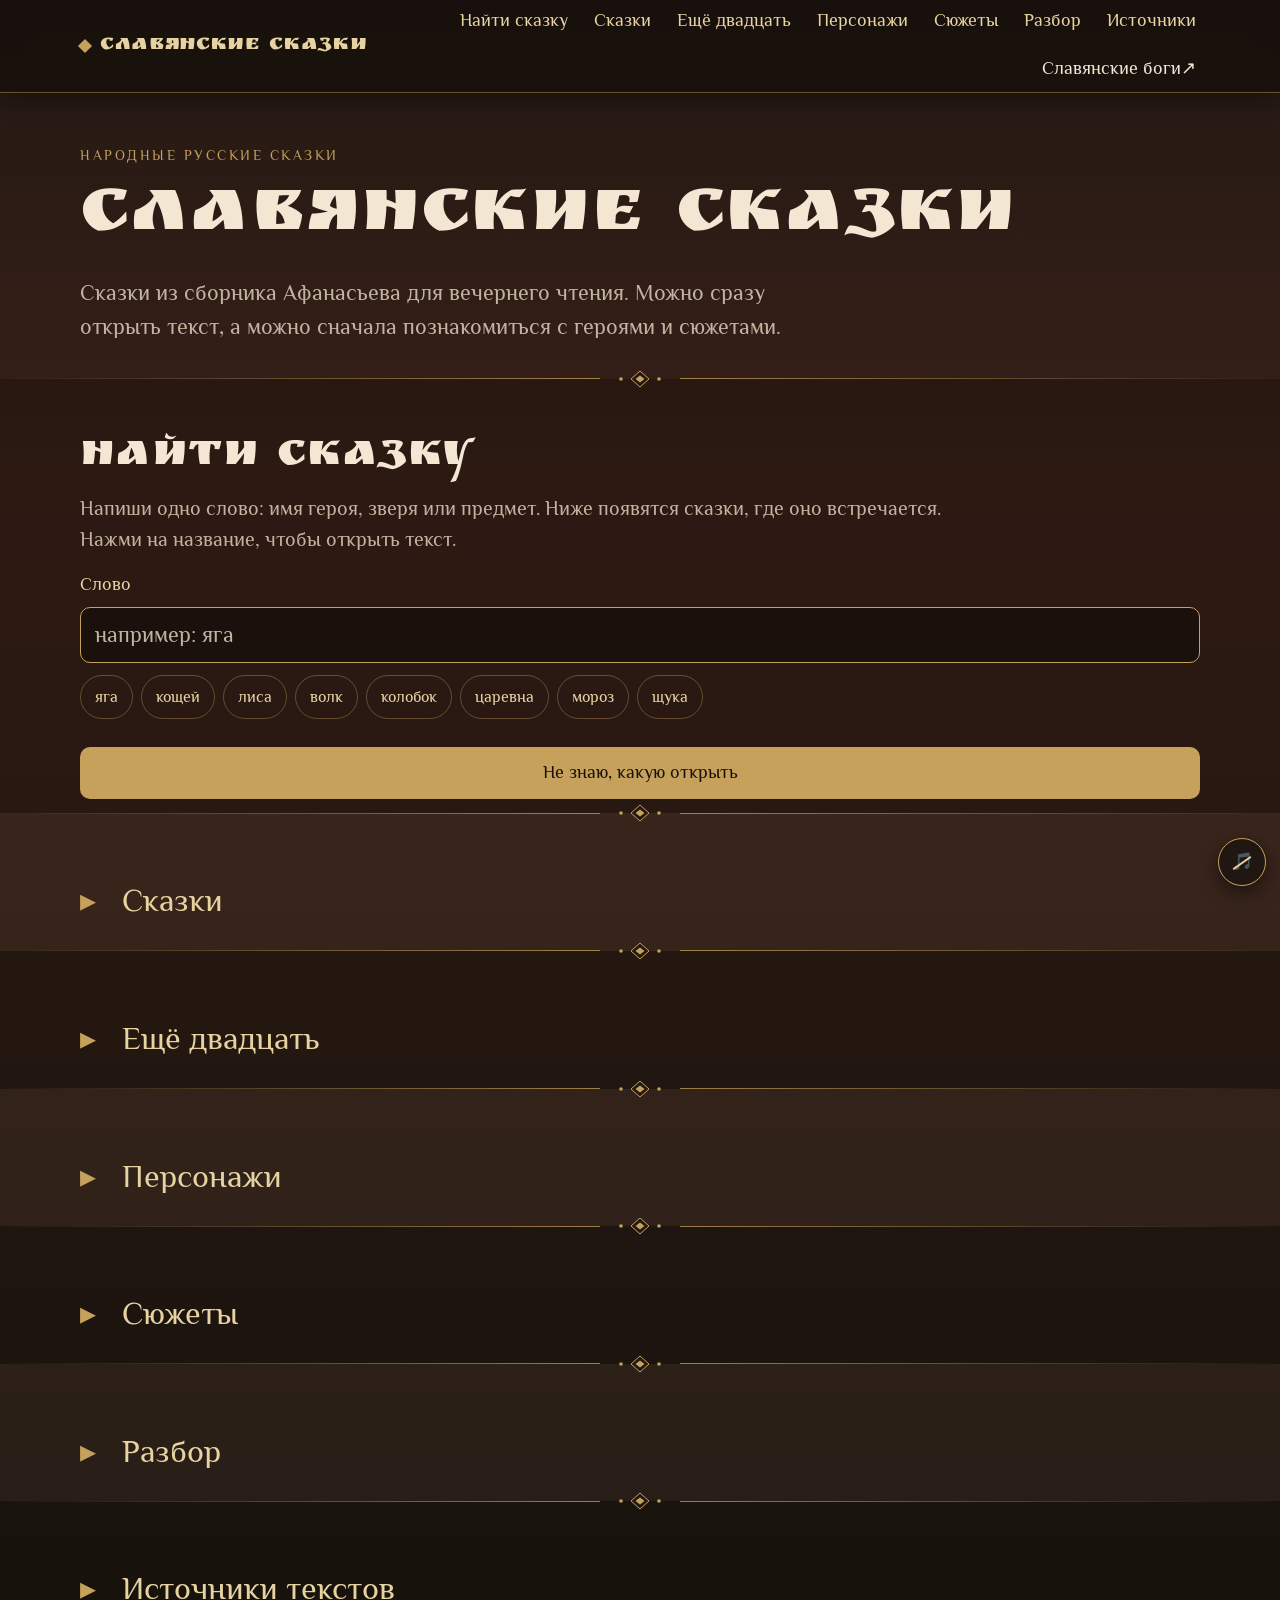
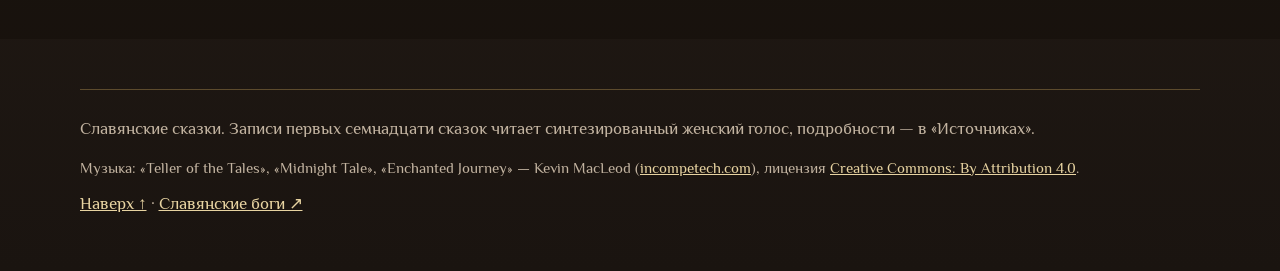
==== commit 615902b9: "Поиск: убрана лишняя подсказка" ====
--- a/index.html
+++ b/index.html
@@ -42,7 +42,7 @@
 <script>
 document.documentElement.className += ' js';
 (function () {
-  var BUILD = '28';
+  var BUILD = '29';
   try {
     if (sessionStorage.getItem('tales-build') !== BUILD && location.search.indexOf('build=' + BUILD) < 0) {
       sessionStorage.setItem('tales-build', BUILD);
@@ -3118,7 +3118,7 @@
   <button type="button" class="fab-music" id="music" aria-label="Фоновая музыка" aria-pressed="false" title="Фоновая музыка: выключена"><span aria-hidden="true">🎵</span></button>
 </div>
 
-<script src="app.js?v=19"></script>
+<script src="app.js?v=20"></script>
 <script src="gloss.js?v=1"></script>
 </body>
 </html>
